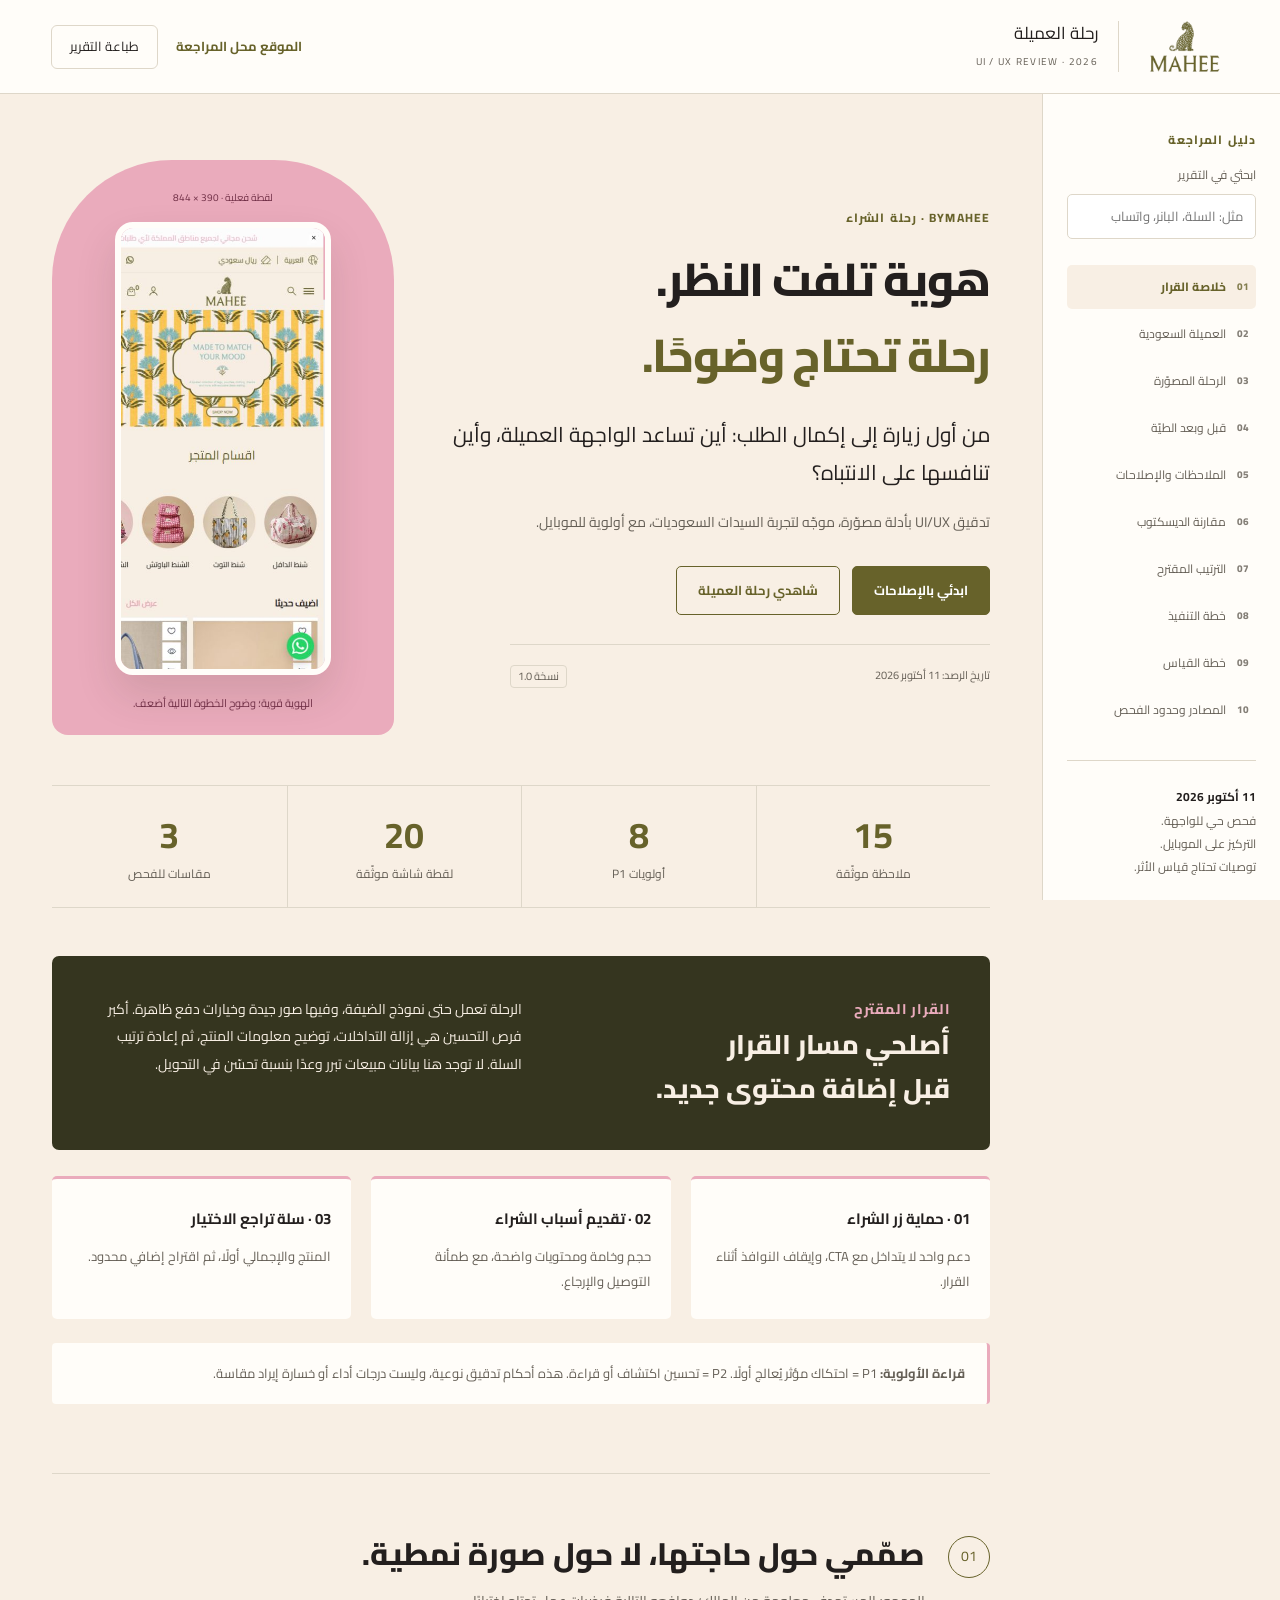
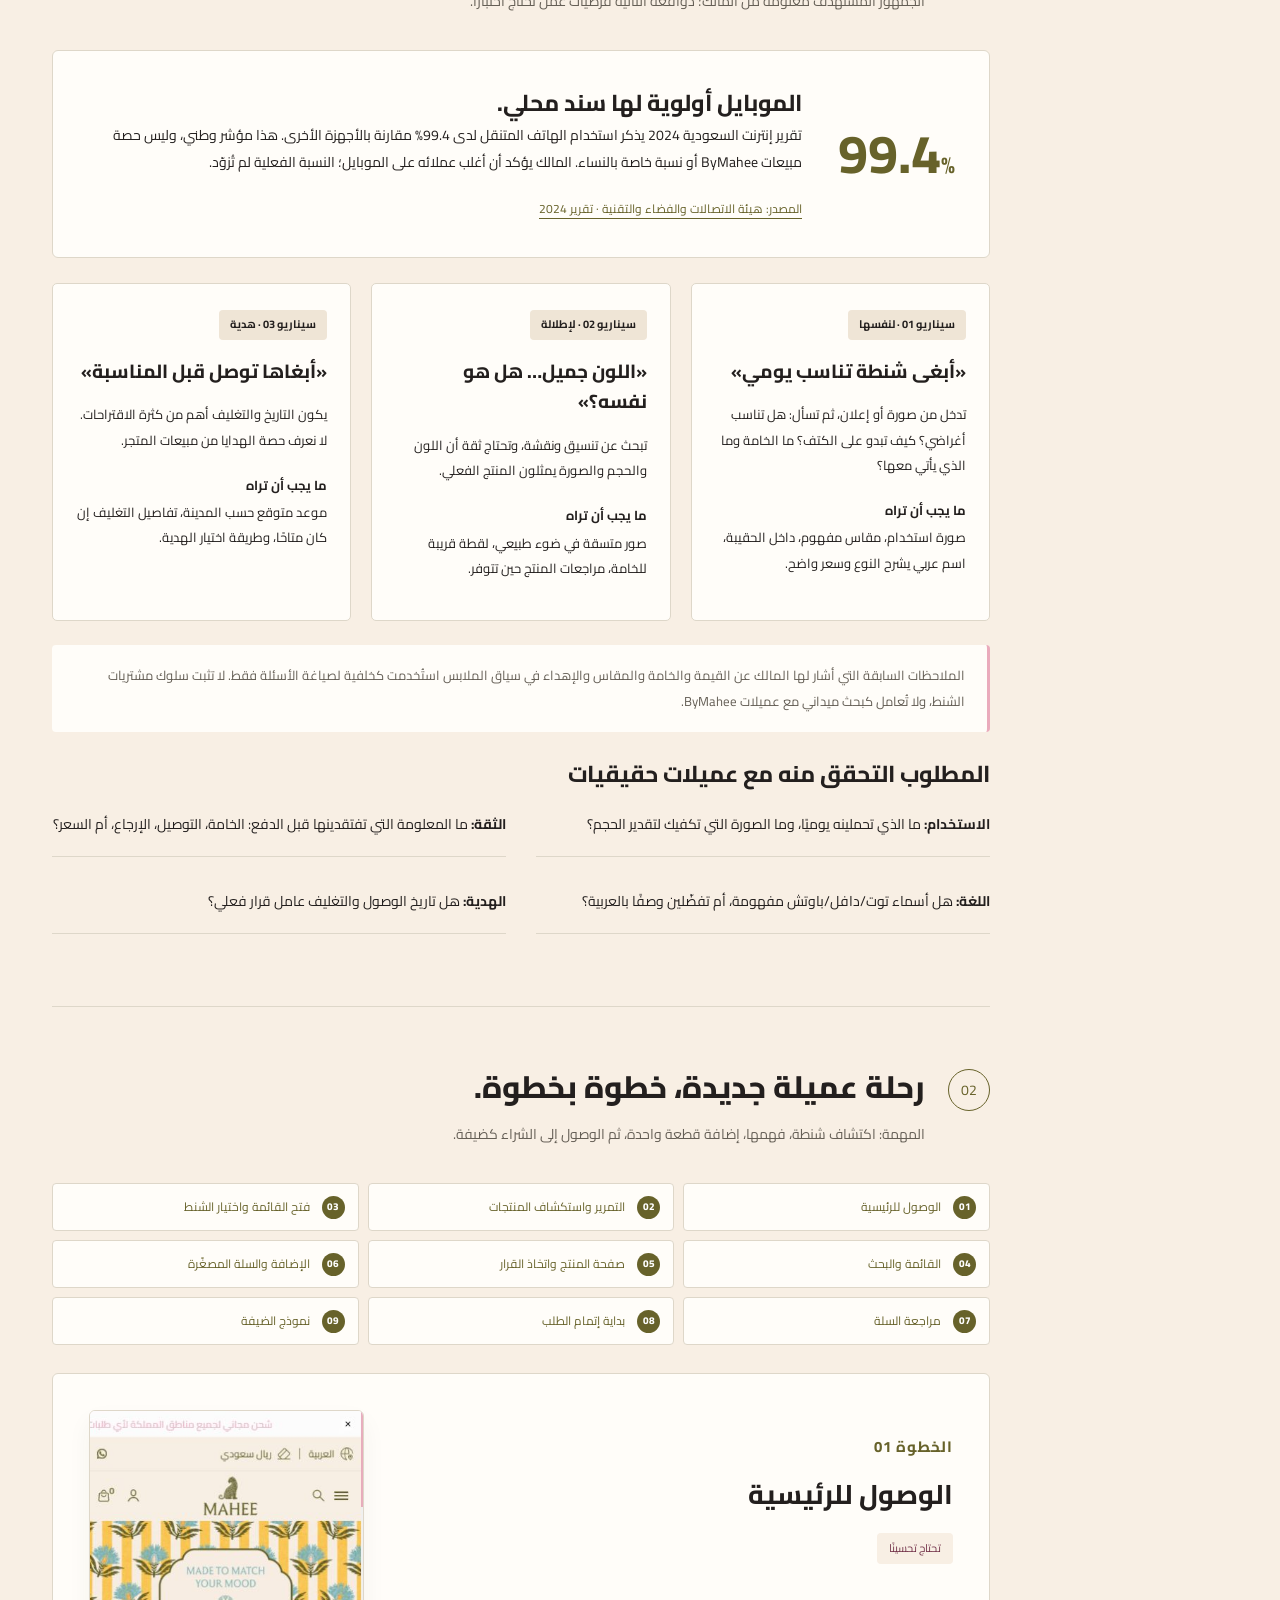
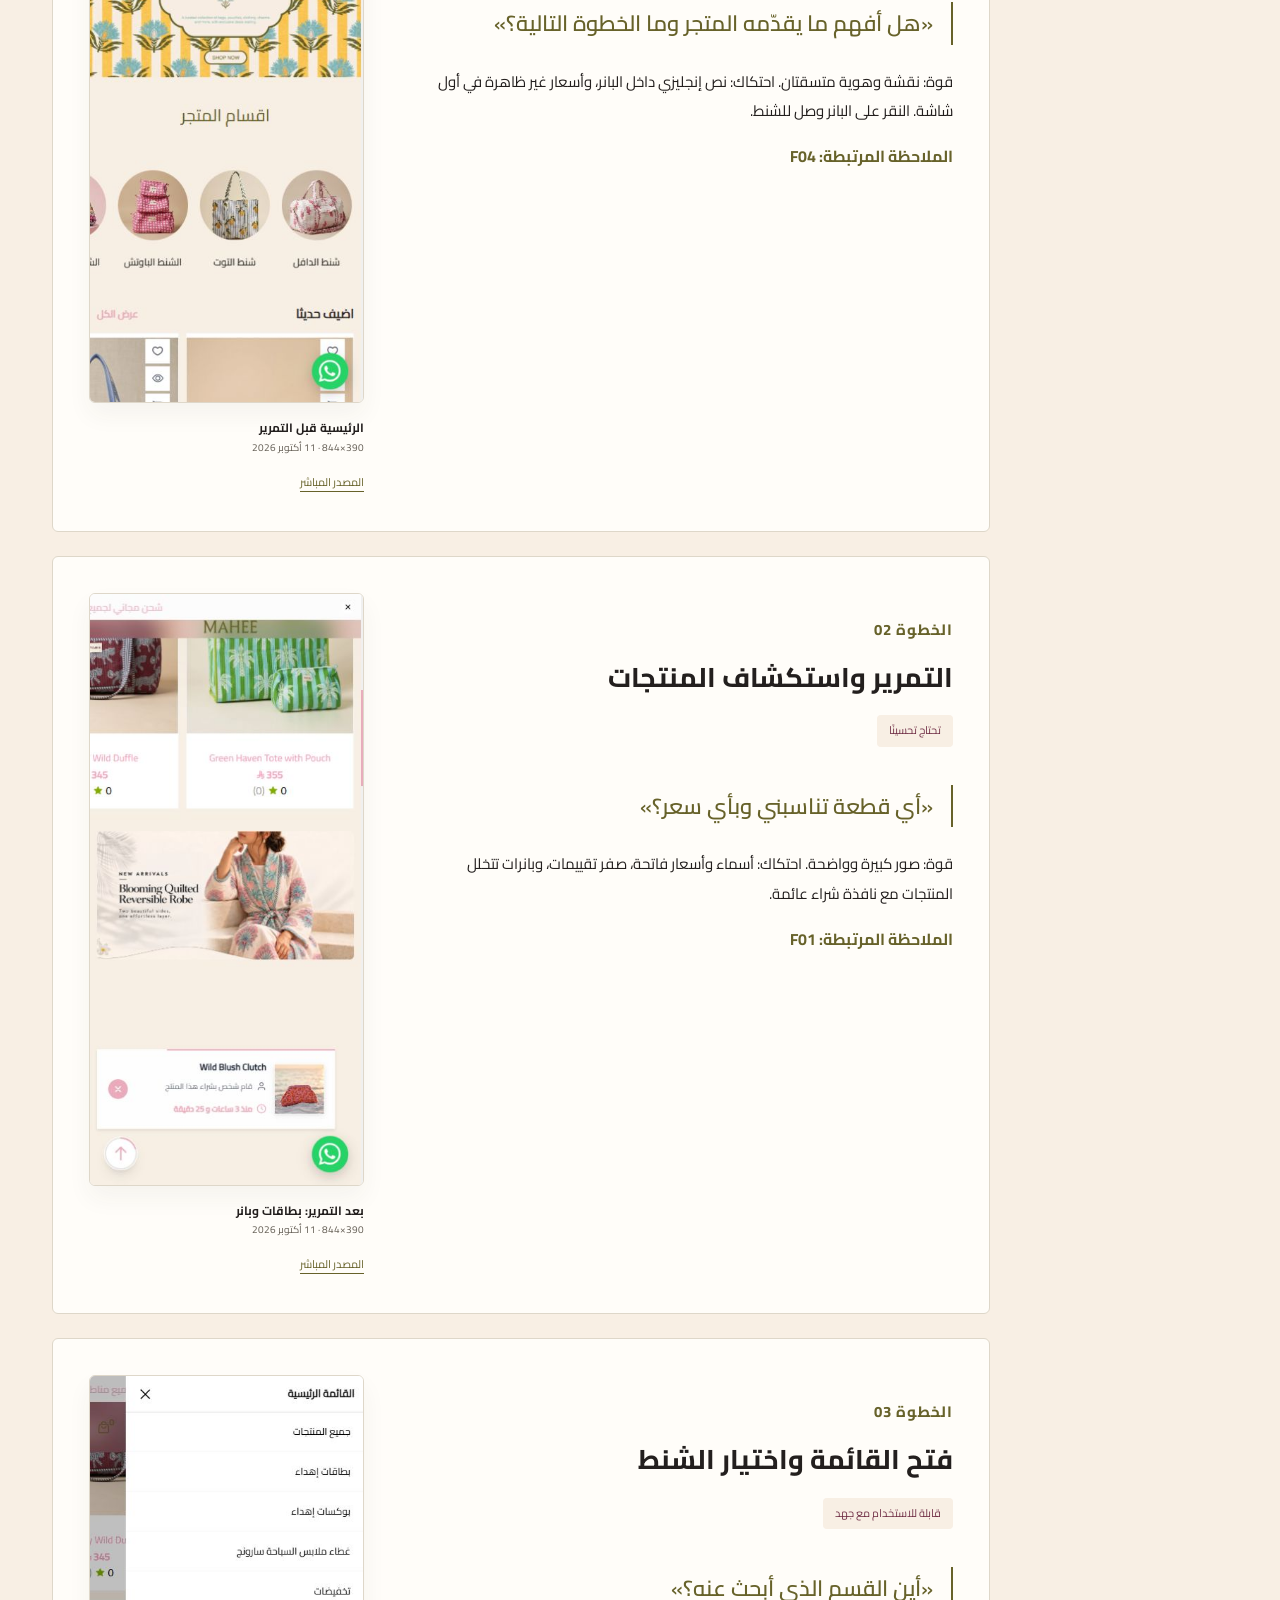
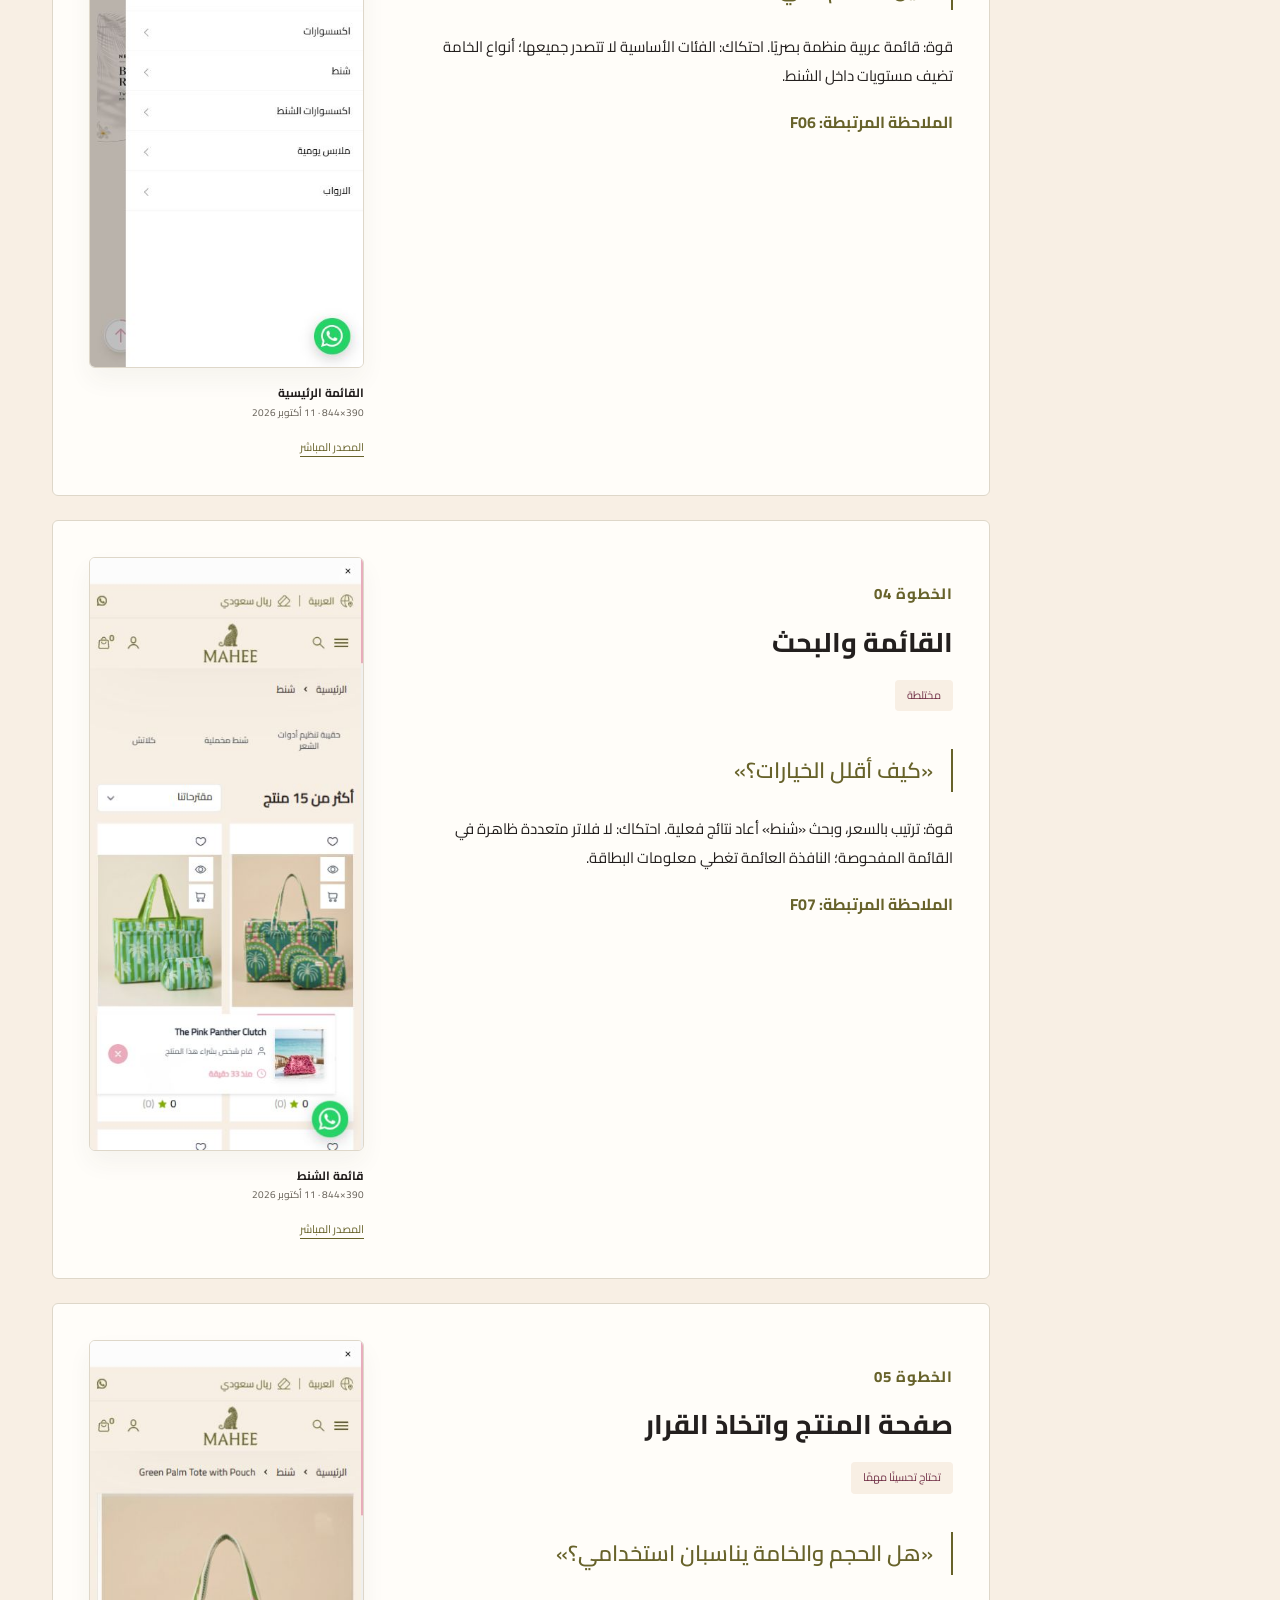
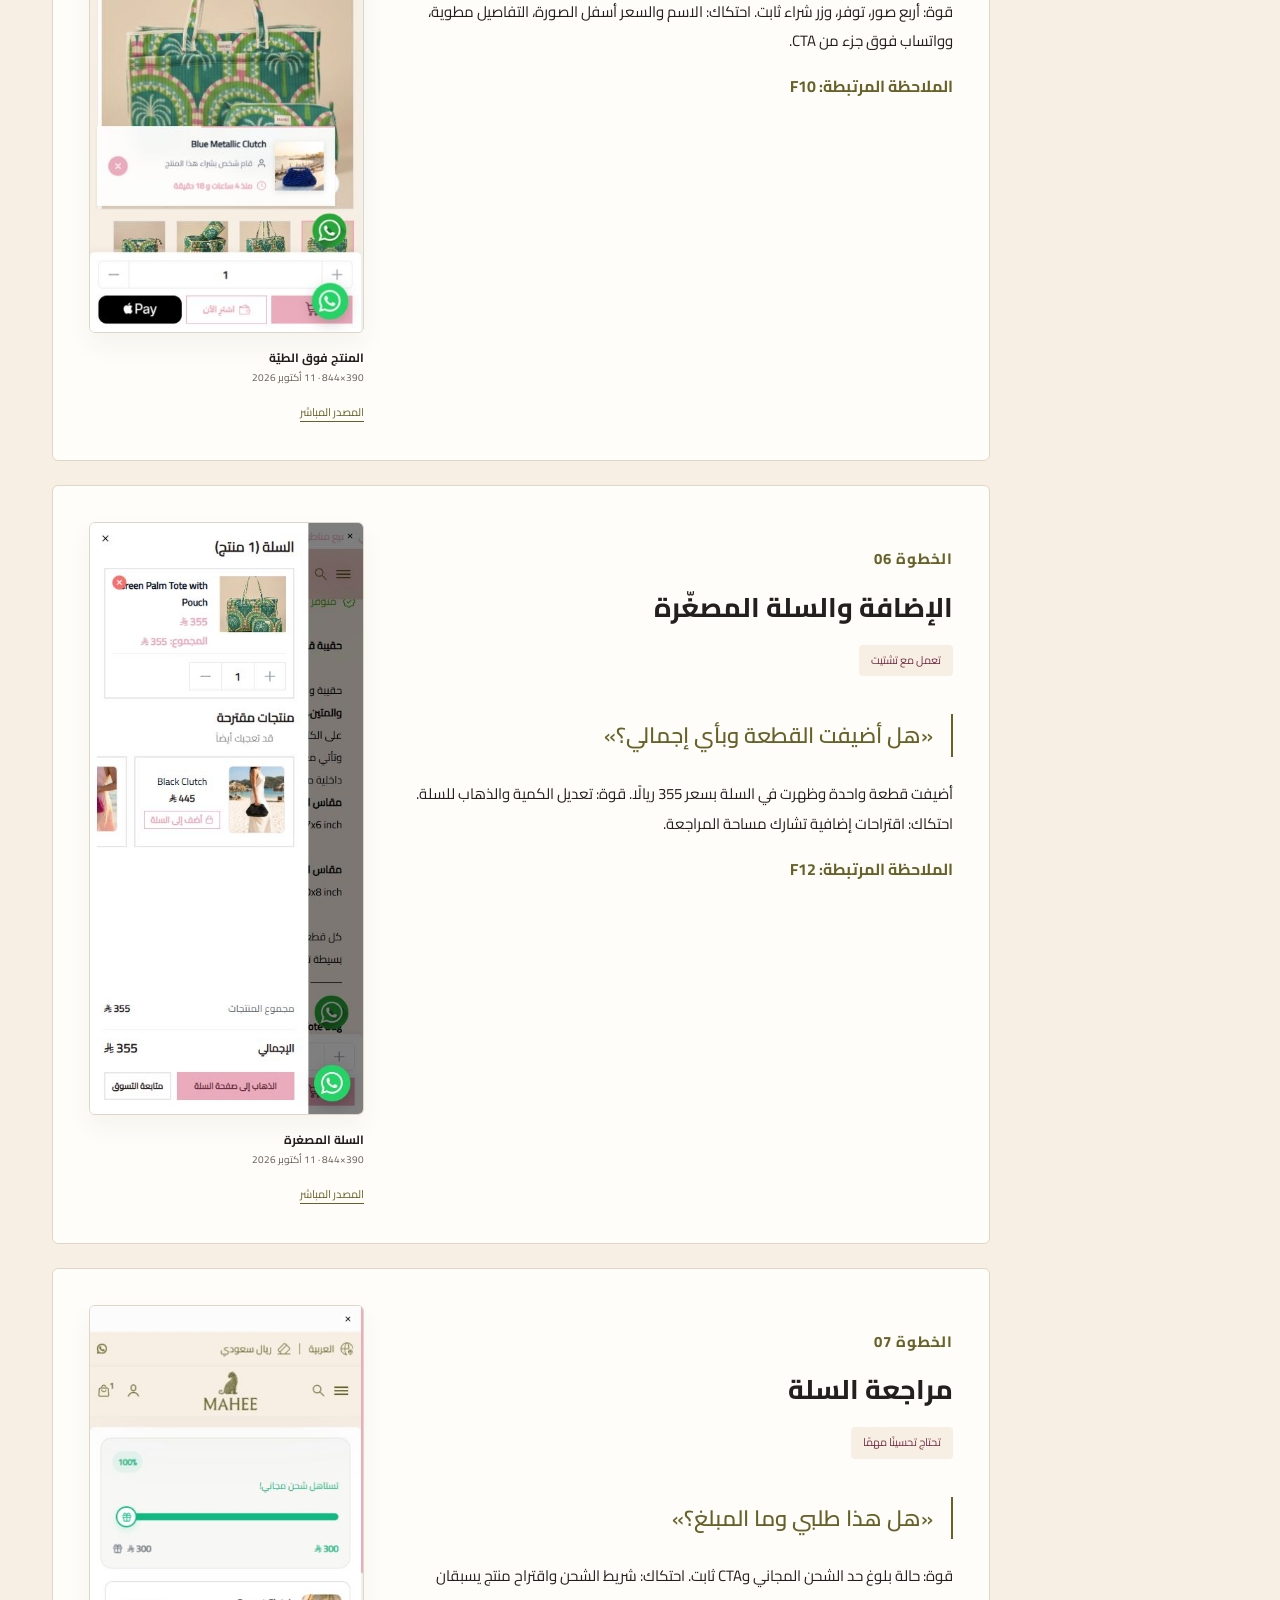
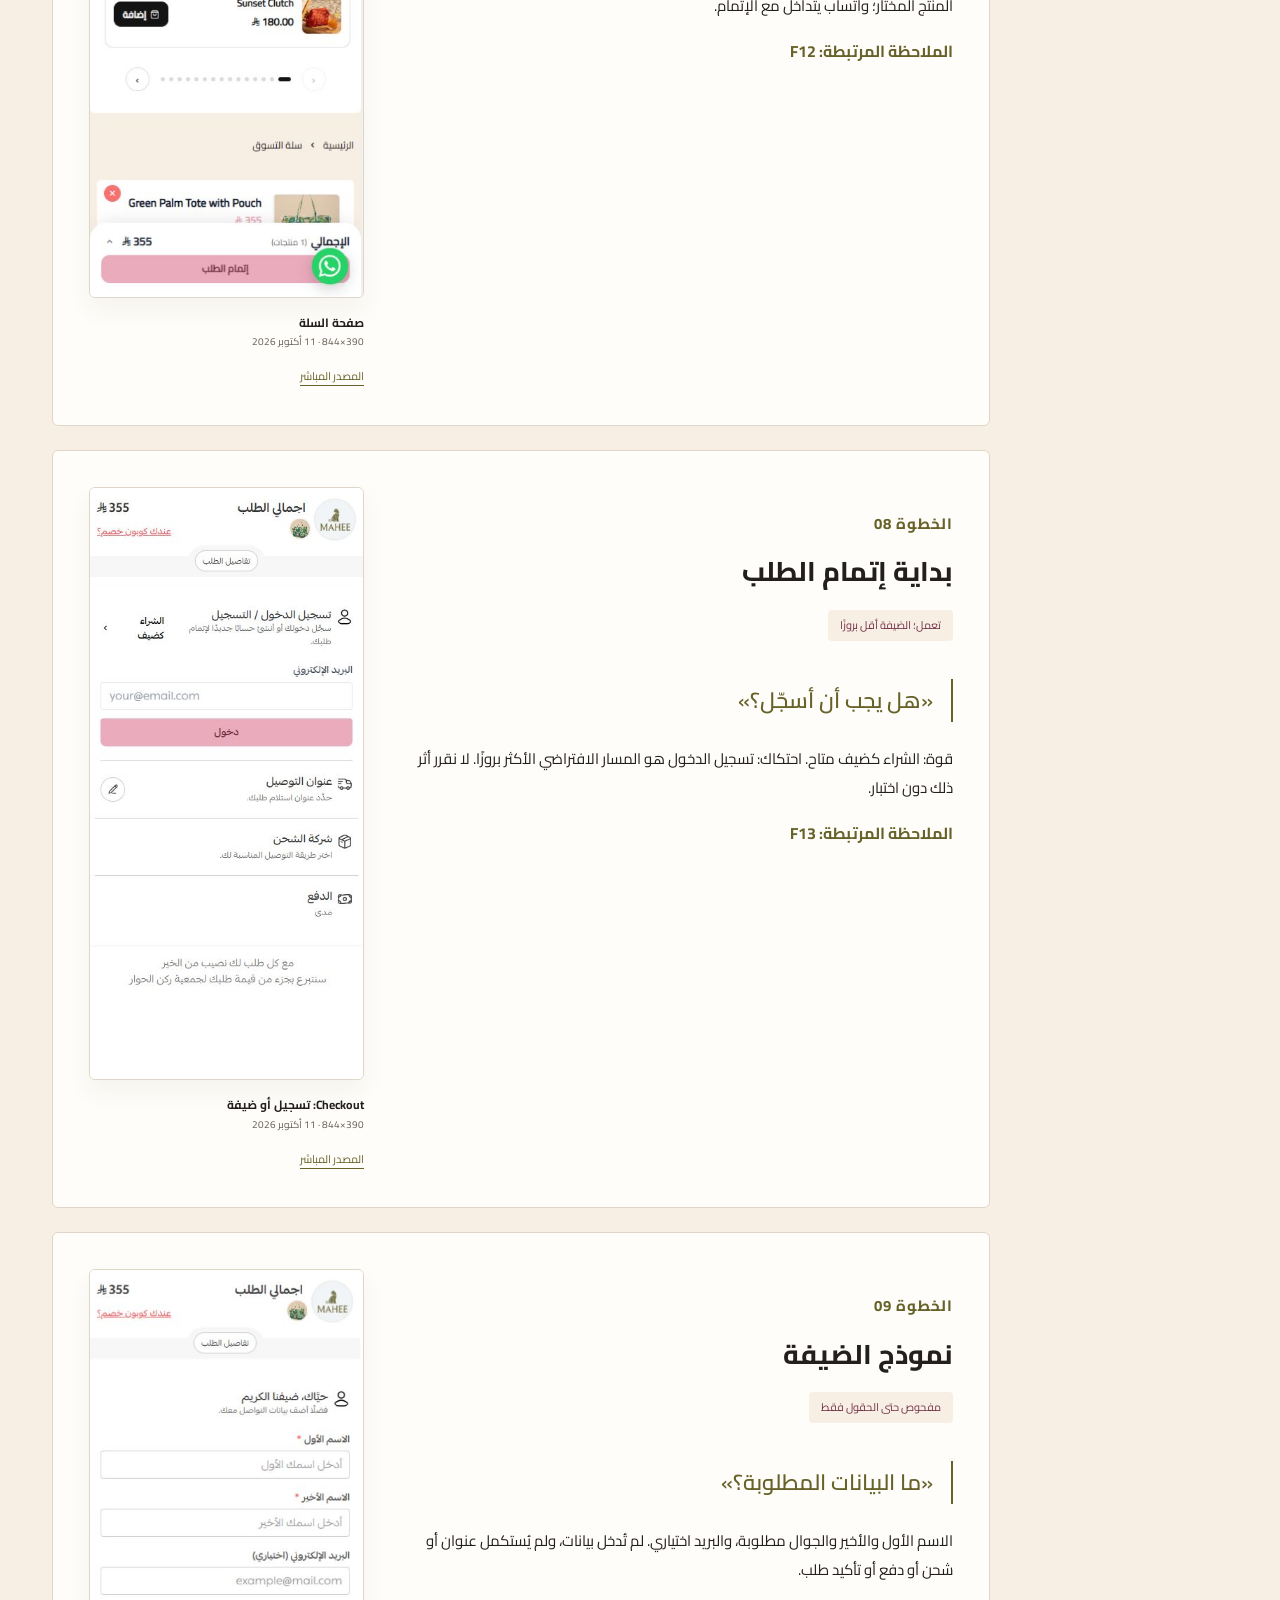
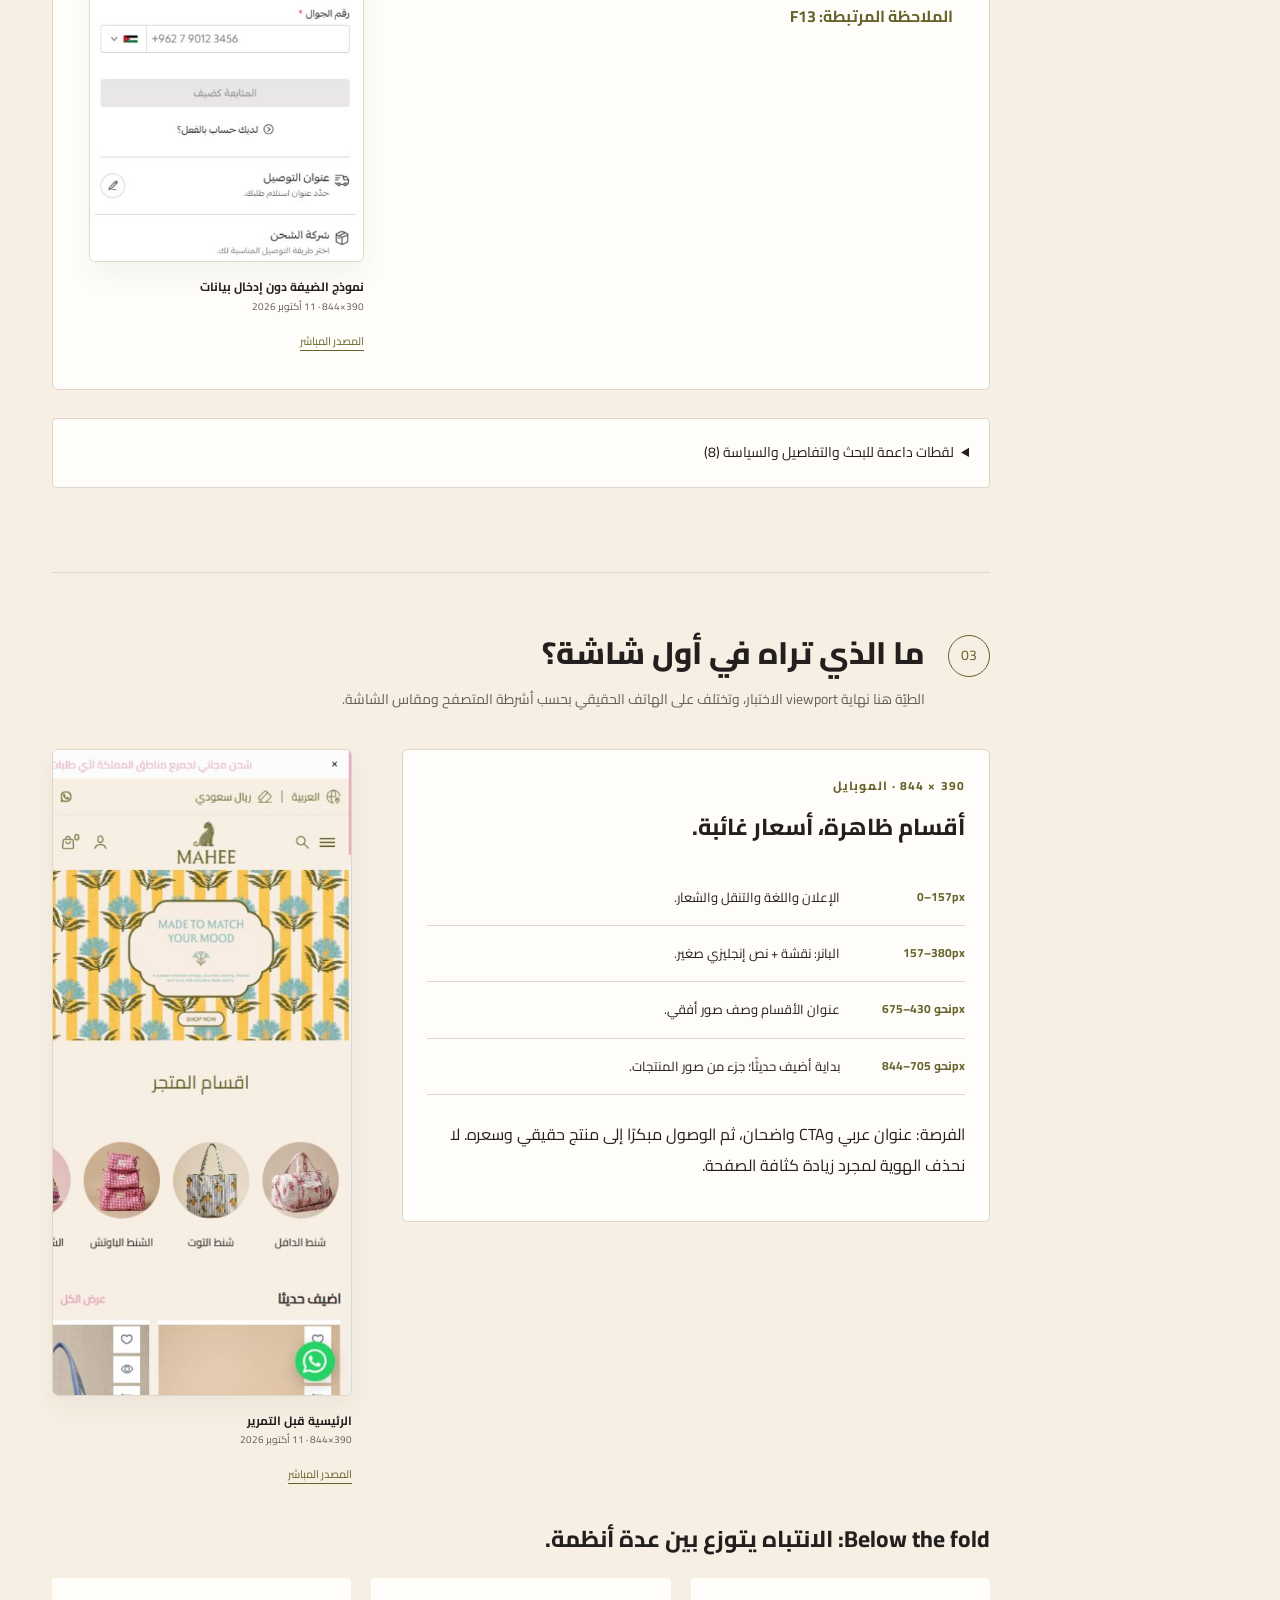
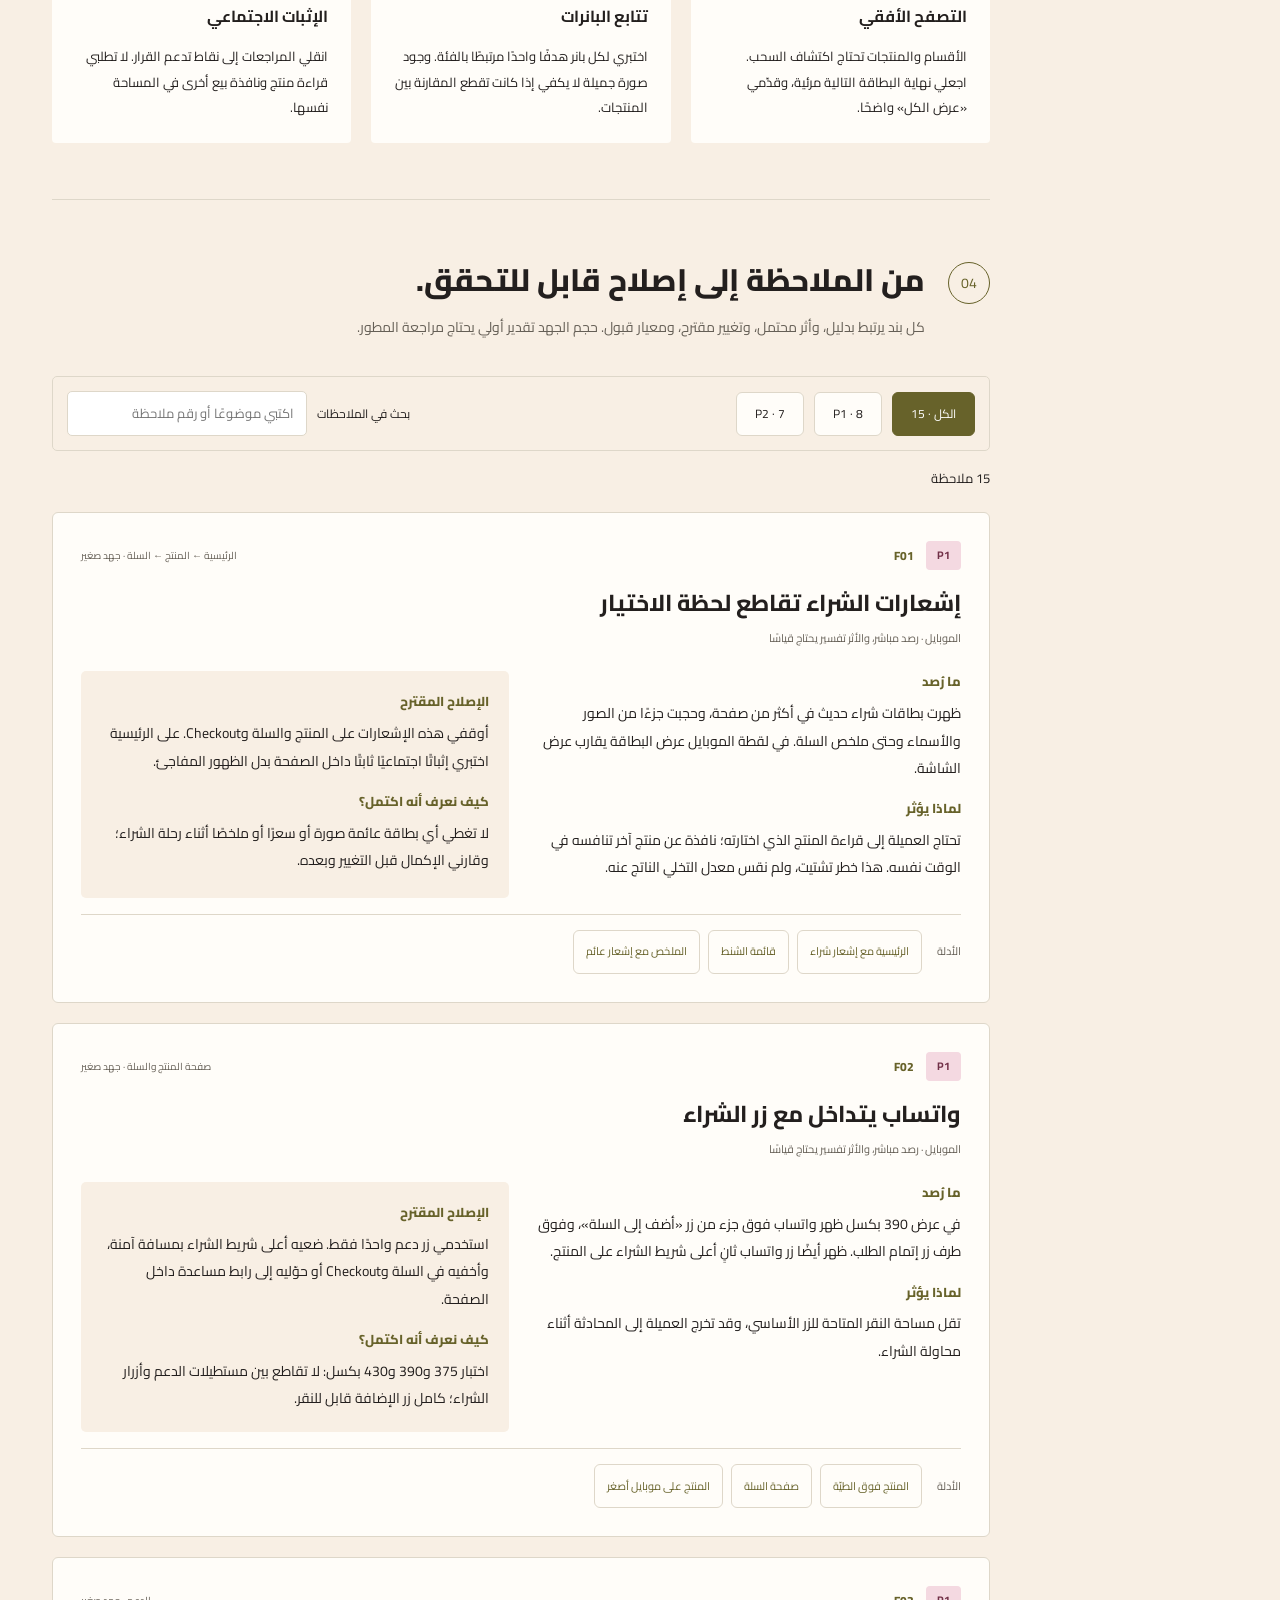
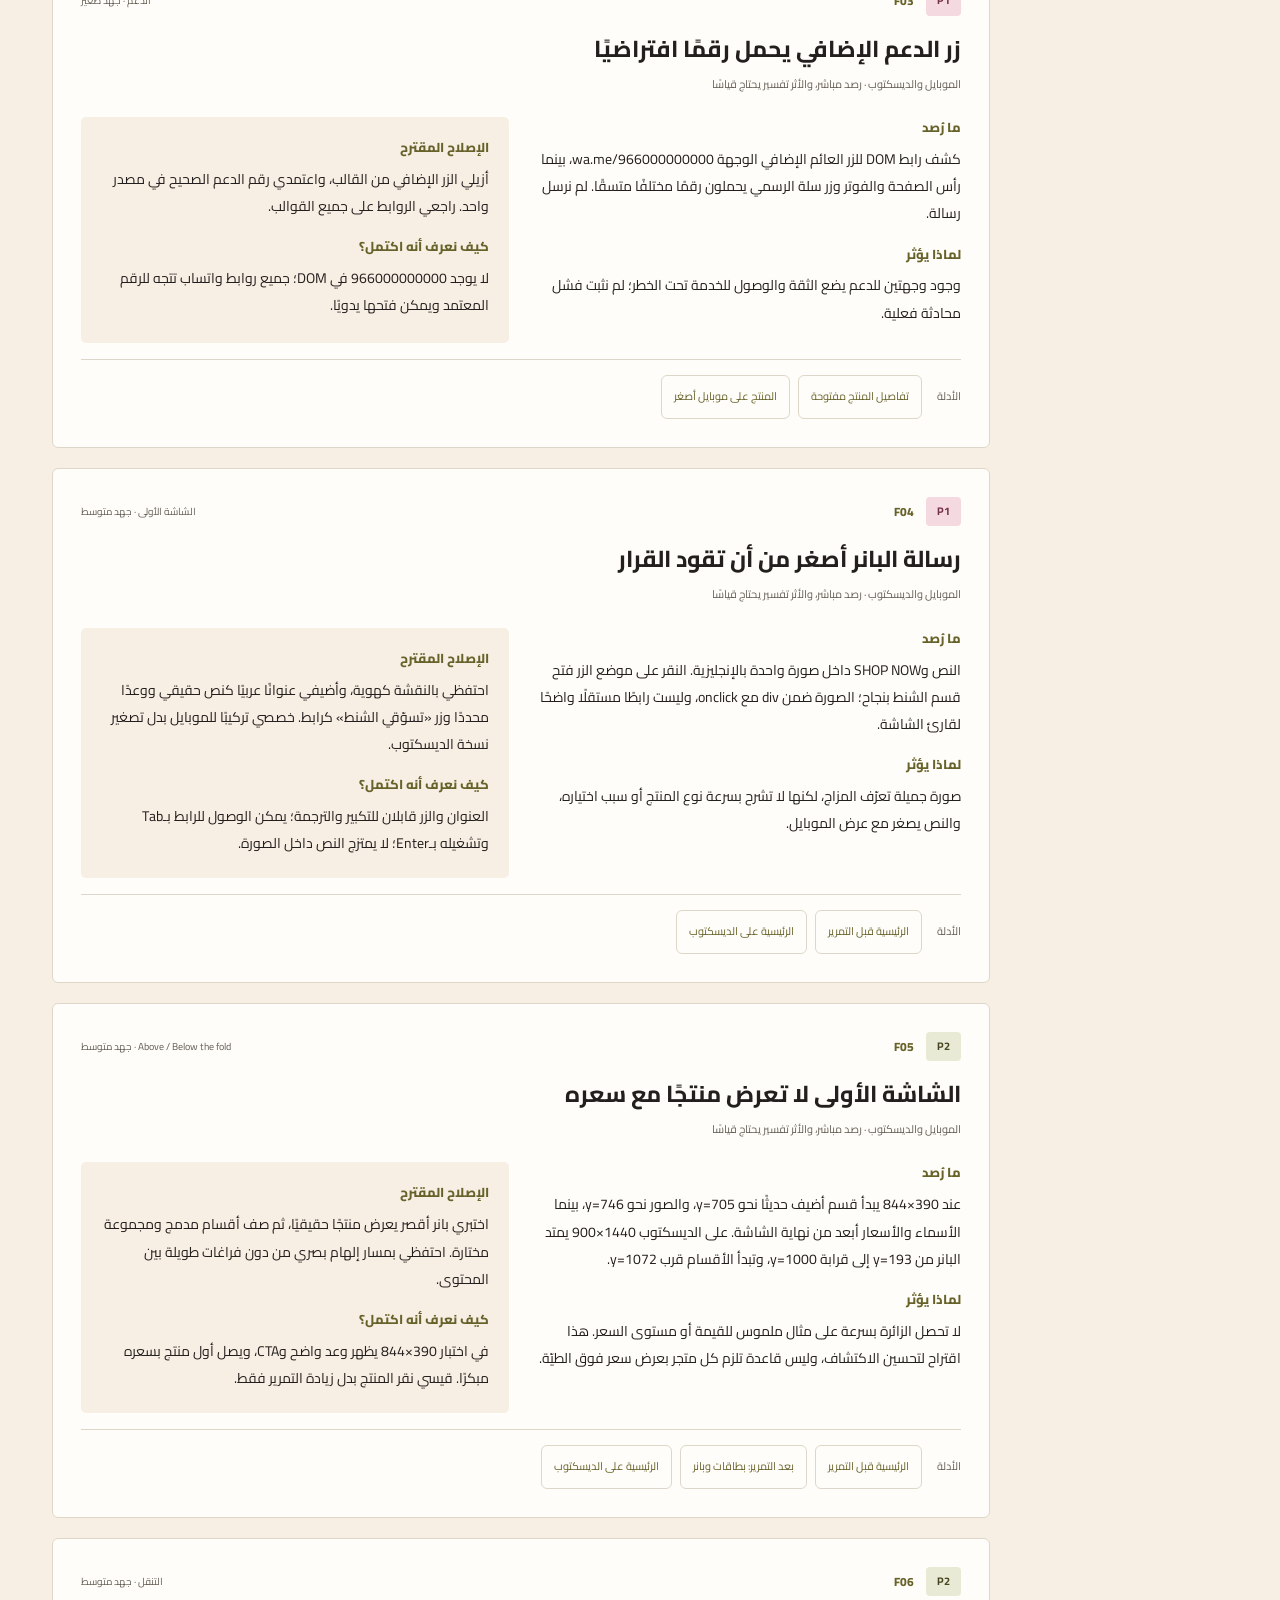
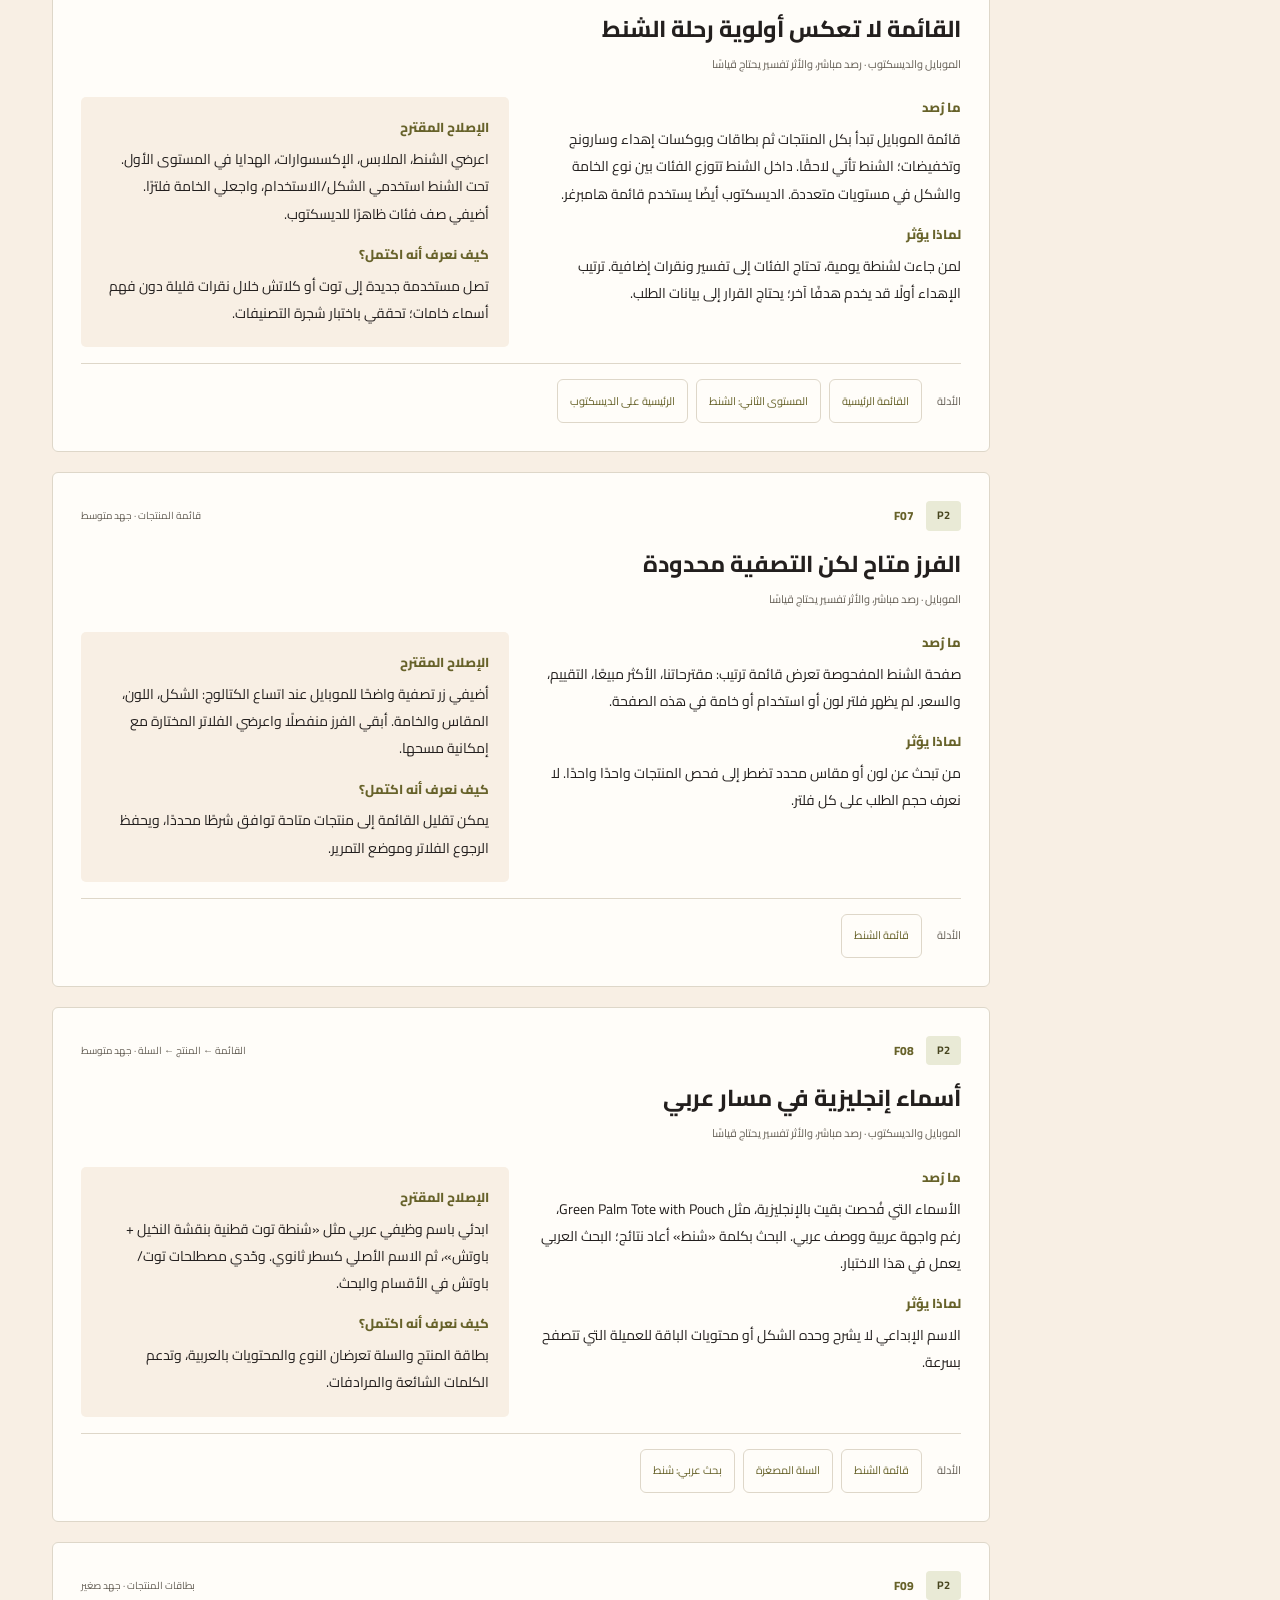
==== index.html @ 6c01fb43 "Refresh report script version for deployed navigation fix" ====
<!DOCTYPE html><html lang="ar" dir="rtl"><head><meta charset="utf-8"><meta name="viewport" content="width=device-width,initial-scale=1"><meta name="description" content="تقرير UI/UX مصوّر لرحلة شراء ByMahee مع تركيز على الموبايل والعميلة السعودية، وملاحظات قابلة للتنفيذ."><meta name="theme-color" content="#67622a"><title>ByMahee · رحلة العميلة | UI/UX Review</title><link rel="icon" href="assets/mahee-logo.webp" type="image/webp"><link rel="stylesheet" href="style.css"><script src="app.js?v=1.0.1" defer></script></head><body><a class="skip" href="#main">انتقلي إلى التقرير</a><header class="topbar"><a class="brand" href="#overview"><img src="assets/mahee-logo.webp" alt="MAHEE" width="100" height="56"><span>رحلة العميلة<br><small dir="ltr">UI / UX REVIEW · 2026</small></span></a><div class="top-actions"><a class="text-link" href="https://bymahee.com/ar" target="_blank" rel="noopener">الموقع محل المراجعة</a><button id="print">طباعة التقرير</button><button id="nav-toggle" aria-expanded="false" aria-controls="sidebar">فهرس التقرير</button></div></header><div class="layout"><aside id="sidebar"><p class="eyebrow">دليل المراجعة</p><label for="search">ابحثي في التقرير</label><input id="search" type="search" placeholder="مثل: السلة، البانر، واتساب"><div id="search-results" aria-live="polite"></div><nav aria-label="أقسام التقرير"><a href="#overview"><span>01</span>خلاصة القرار</a><a href="#audience"><span>02</span>العميلة السعودية</a><a href="#journey"><span>03</span>الرحلة المصوّرة</a><a href="#fold"><span>04</span>قبل وبعد الطيّة</a><a href="#findings"><span>05</span>الملاحظات والإصلاحات</a><a href="#desktop"><span>06</span>مقارنة الديسكتوب</a><a href="#direction"><span>07</span>الترتيب المقترح</a><a href="#roadmap"><span>08</span>خطة التنفيذ</a><a href="#testing"><span>09</span>خطة القياس</a><a href="#sources"><span>10</span>المصادر وحدود الفحص</a></nav><div class="side-note"><strong>11 أكتوبر 2026</strong><p>فحص حي للواجهة.<br>التركيز على الموبايل.<br>توصيات تحتاج قياس الأثر.</p></div><a class="repo-link" href="https://github.com/AhmadS-cell/bymahee-ux-journey" target="_blank" rel="noopener">المصدر على GitHub</a></aside><main id="main">
<section id="overview" data-title="خلاصة القرار"><div class="hero"><div class="hero-copy"><p class="eyebrow">BYMAHEE · رحلة الشراء</p><h1>هوية تلفت النظر.<br><em>رحلة تحتاج وضوحًا.</em></h1><p class="lead">من أول زيارة إلى إكمال الطلب: أين تساعد الواجهة العميلة، وأين تنافسها على الانتباه؟</p><p class="hero-note">تدقيق UI/UX بأدلة مصوّرة، موجّه لتجربة السيدات السعوديات، مع أولوية للموبايل.</p><div class="hero-actions"><a class="button primary" href="#findings">ابدئي بالإصلاحات</a><a class="button secondary" href="#journey">شاهدي رحلة العميلة</a></div><div class="edition">تاريخ الرصد: 11 أكتوبر 2026 <span>نسخة 1.0</span></div></div><div class="hero-visual"><span class="visual-label">لقطة فعلية · 390 × 844</span><div class="hero-phone"><img src="assets/17-hero-mobile-clean.jpg" alt="الشاشة الأولى الفعلية لموقع ByMahee على الموبايل" width="390" height="844"></div><p>الهوية قوية؛ وضوح الخطوة التالية أضعف.</p></div></div>
<div class="stats"><div><strong>15</strong><span>ملاحظة موثّقة</span></div><div><strong>8</strong><span>أولويات P1</span></div><div><strong>20</strong><span>لقطة شاشة موثّقة</span></div><div><strong>3</strong><span>مقاسات للفحص</span></div></div>
<div class="decision"><div><p class="eyebrow">القرار المقترح</p><h2>أصلحي مسار القرار<br>قبل إضافة محتوى جديد.</h2></div><p>الرحلة تعمل حتى نموذج الضيفة، وفيها صور جيدة وخيارات دفع ظاهرة. أكبر فرص التحسين هي إزالة التداخلات، توضيح معلومات المنتج، ثم إعادة ترتيب السلة. لا توجد هنا بيانات مبيعات تبرر وعدًا بنسبة تحسّن في التحويل.</p></div>
<div class="three-grid"><a class="summary-card" href="#F02"><b>01 · حماية زر الشراء</b><p>دعم واحد لا يتداخل مع CTA، وإيقاف النوافذ أثناء القرار.</p></a><a class="summary-card" href="#F10"><b>02 · تقديم أسباب الشراء</b><p>حجم وخامة ومحتويات واضحة، مع طمأنة التوصيل والإرجاع.</p></a><a class="summary-card" href="#F12"><b>03 · سلة تراجع الاختيار</b><p>المنتج والإجمالي أولًا، ثم اقتراح إضافي محدود.</p></a></div>
<div class="note"><b>قراءة الأولوية:</b> P1 = احتكاك مؤثر يُعالج أولًا. P2 = تحسين اكتشاف أو قراءة. هذه أحكام تدقيق نوعية، وليست درجات أداء أو خسارة إيراد مقاسة.</div></section><section id="audience" data-title="العميلة السعودية"><div class="section-head"><span class="section-no">01</span><div><h2>صمّمي حول حاجتها، لا حول صورة نمطية.</h2><p>الجمهور المستهدف معلومة من المالك؛ دوافعه التالية فرضيات عمل تحتاج اختبارًا.</p></div></div><div class="audience-intro"><div class="large-number">99.4<small>%</small></div><div><h3>الموبايل أولوية لها سند محلي.</h3><p>تقرير إنترنت السعودية 2024 يذكر استخدام الهاتف المتنقل لدى 99.4% مقارنة بالأجهزة الأخرى. هذا مؤشر وطني، وليس حصة مبيعات ByMahee أو نسبة خاصة بالنساء. المالك يؤكد أن أغلب عملائه على الموبايل؛ النسبة الفعلية لم تُزوّد.</p><a href="https://www.cst.gov.sa/media-center/news/CST-Issued-the-Saudi-Internet-Report-2024" target="_blank" rel="noopener">المصدر: هيئة الاتصالات والفضاء والتقنية · تقرير 2024</a></div></div>
<div class="three-grid persona-grid"><article><span class="tag">سيناريو 01 · لنفسها</span><h3>«أبغى شنطة تناسب يومي»</h3><p>تدخل من صورة أو إعلان، ثم تسأل: هل تناسب أغراضي؟ كيف تبدو على الكتف؟ ما الخامة وما الذي يأتي معها؟</p><b>ما يجب أن تراه</b><p>صورة استخدام، مقاس مفهوم، داخل الحقيبة، اسم عربي يشرح النوع وسعر واضح.</p></article><article><span class="tag">سيناريو 02 · لإطلالة</span><h3>«اللون جميل… هل هو نفسه؟»</h3><p>تبحث عن تنسيق ونقشة، وتحتاج ثقة أن اللون والحجم والصورة يمثلون المنتج الفعلي.</p><b>ما يجب أن تراه</b><p>صور متسقة في ضوء طبيعي، لقطة قريبة للخامة، مراجعات المنتج حين تتوفر.</p></article><article><span class="tag">سيناريو 03 · هدية</span><h3>«أبغاها توصل قبل المناسبة»</h3><p>يكون التاريخ والتغليف أهم من كثرة الاقتراحات. لا نعرف حصة الهدايا من مبيعات المتجر.</p><b>ما يجب أن تراه</b><p>موعد متوقع حسب المدينة، تفاصيل التغليف إن كان متاحًا، وطريقة اختيار الهدية.</p></article></div>
<div class="note">الملاحظات السابقة التي أشار لها المالك عن القيمة والخامة والمقاس والإهداء في سياق الملابس استُخدمت كخلفية لصياغة الأسئلة فقط. لا تثبت سلوك مشتريات الشنط، ولا تُعامل كبحث ميداني مع عميلات ByMahee.</div>
<h3>المطلوب التحقق منه مع عميلات حقيقيات</h3><div class="question-list"><p><b>الاستخدام:</b> ما الذي تحملينه يوميًا، وما الصورة التي تكفيك لتقدير الحجم؟</p><p><b>الثقة:</b> ما المعلومة التي تفتقدينها قبل الدفع: الخامة، التوصيل، الإرجاع، أم السعر؟</p><p><b>اللغة:</b> هل أسماء توت/دافل/باوتش مفهومة، أم تفضّلين وصفًا بالعربية؟</p><p><b>الهدية:</b> هل تاريخ الوصول والتغليف عامل قرار فعلي؟</p></div></section><section id="journey" data-title="الرحلة المصوّرة"><div class="section-head"><span class="section-no">02</span><div><h2>رحلة عميلة جديدة، خطوة بخطوة.</h2><p>المهمة: اكتشاف شنطة، فهمها، إضافة قطعة واحدة، ثم الوصول إلى الشراء كضيفة.</p></div></div><div class="journey-strip"><a href="#step-1"><span>01</span>الوصول للرئيسية</a><a href="#step-2"><span>02</span>التمرير واستكشاف المنتجات</a><a href="#step-3"><span>03</span>فتح القائمة واختيار الشنط</a><a href="#step-4"><span>04</span>القائمة والبحث</a><a href="#step-5"><span>05</span>صفحة المنتج واتخاذ القرار</a><a href="#step-6"><span>06</span>الإضافة والسلة المصغّرة</a><a href="#step-7"><span>07</span>مراجعة السلة</a><a href="#step-8"><span>08</span>بداية إتمام الطلب</a><a href="#step-9"><span>09</span>نموذج الضيفة</a></div><article class="journey-step" id="step-1"><div class="step-copy"><p class="eyebrow">الخطوة 01</p><h3>الوصول للرئيسية</h3><span class="health">تحتاج تحسينًا</span><blockquote>«هل أفهم ما يقدّمه المتجر وما الخطوة التالية؟»</blockquote><p>قوة: نقشة وهوية متسقتان. احتكاك: نص إنجليزي داخل البانر، وأسعار غير ظاهرة في أول شاشة. النقر على البانر وصل للشنط.</p><a class="text-link" href="#F04">الملاحظة المرتبطة: F04</a></div><figure class="evidence phone"><button class="zoom" data-image="assets/17-hero-mobile-clean.jpg" data-caption="الرئيسية قبل التمرير · 390×844 · 11 أكتوبر 2026" aria-label="تكبير لقطة الرئيسية قبل التمرير"><img src="assets/17-hero-mobile-clean.jpg" width="387" height="838" alt="الرئيسية قبل التمرير" loading="lazy"></button><figcaption><strong>الرئيسية قبل التمرير</strong><span>390×844 · 11 أكتوبر 2026</span><p></p><a href="https://bymahee.com/ar" target="_blank" rel="noopener">المصدر المباشر</a></figcaption></figure></article><article class="journey-step" id="step-2"><div class="step-copy"><p class="eyebrow">الخطوة 02</p><h3>التمرير واستكشاف المنتجات</h3><span class="health">تحتاج تحسينًا</span><blockquote>«أي قطعة تناسبني وبأي سعر؟»</blockquote><p>قوة: صور كبيرة وواضحة. احتكاك: أسماء وأسعار فاتحة، صفر تقييمات، وبانرات تتخلل المنتجات مع نافذة شراء عائمة.</p><a class="text-link" href="#F01">الملاحظة المرتبطة: F01</a></div><figure class="evidence phone"><button class="zoom" data-image="assets/02-home-below-fold.jpg" data-caption="بعد التمرير: بطاقات وبانر · 390×844 · 11 أكتوبر 2026" aria-label="تكبير لقطة بعد التمرير: بطاقات وبانر"><img src="assets/02-home-below-fold.jpg" width="387" height="838" alt="بعد التمرير: بطاقات وبانر" loading="lazy"></button><figcaption><strong>بعد التمرير: بطاقات وبانر</strong><span>390×844 · 11 أكتوبر 2026</span><p></p><a href="https://bymahee.com/ar" target="_blank" rel="noopener">المصدر المباشر</a></figcaption></figure></article><article class="journey-step" id="step-3"><div class="step-copy"><p class="eyebrow">الخطوة 03</p><h3>فتح القائمة واختيار الشنط</h3><span class="health">قابلة للاستخدام مع جهد</span><blockquote>«أين القسم الذي أبحث عنه؟»</blockquote><p>قوة: قائمة عربية منظمة بصريًا. احتكاك: الفئات الأساسية لا تتصدر جميعها؛ أنواع الخامة تضيف مستويات داخل الشنط.</p><a class="text-link" href="#F06">الملاحظة المرتبطة: F06</a></div><figure class="evidence phone"><button class="zoom" data-image="assets/03-menu-mobile.jpg" data-caption="القائمة الرئيسية · 390×844 · 11 أكتوبر 2026" aria-label="تكبير لقطة القائمة الرئيسية"><img src="assets/03-menu-mobile.jpg" width="390" height="844" alt="القائمة الرئيسية" loading="lazy"></button><figcaption><strong>القائمة الرئيسية</strong><span>390×844 · 11 أكتوبر 2026</span><p></p><a href="https://bymahee.com/ar" target="_blank" rel="noopener">المصدر المباشر</a></figcaption></figure></article><article class="journey-step" id="step-4"><div class="step-copy"><p class="eyebrow">الخطوة 04</p><h3>القائمة والبحث</h3><span class="health">مختلطة</span><blockquote>«كيف أقلل الخيارات؟»</blockquote><p>قوة: ترتيب بالسعر، وبحث «شنط» أعاد نتائج فعلية. احتكاك: لا فلاتر متعددة ظاهرة في القائمة المفحوصة؛ النافذة العائمة تغطي معلومات البطاقة.</p><a class="text-link" href="#F07">الملاحظة المرتبطة: F07</a></div><figure class="evidence phone"><button class="zoom" data-image="assets/05-category-mobile.jpg" data-caption="قائمة الشنط · 390×844 · 11 أكتوبر 2026" aria-label="تكبير لقطة قائمة الشنط"><img src="assets/05-category-mobile.jpg" width="387" height="838" alt="قائمة الشنط" loading="lazy"></button><figcaption><strong>قائمة الشنط</strong><span>390×844 · 11 أكتوبر 2026</span><p></p><a href="https://bymahee.com/ar/%D8%B4%D9%86%D8%B7/c541461361" target="_blank" rel="noopener">المصدر المباشر</a></figcaption></figure></article><article class="journey-step" id="step-5"><div class="step-copy"><p class="eyebrow">الخطوة 05</p><h3>صفحة المنتج واتخاذ القرار</h3><span class="health">تحتاج تحسينًا مهمًا</span><blockquote>«هل الحجم والخامة يناسبان استخدامي؟»</blockquote><p>قوة: أربع صور، توفر، وزر شراء ثابت. احتكاك: الاسم والسعر أسفل الصورة، التفاصيل مطوية، وواتساب فوق جزء من CTA.</p><a class="text-link" href="#F10">الملاحظة المرتبطة: F10</a></div><figure class="evidence phone"><button class="zoom" data-image="assets/06-product-mobile.jpg" data-caption="المنتج فوق الطيّة · 390×844 · 11 أكتوبر 2026" aria-label="تكبير لقطة المنتج فوق الطيّة"><img src="assets/06-product-mobile.jpg" width="387" height="838" alt="المنتج فوق الطيّة" loading="lazy"></button><figcaption><strong>المنتج فوق الطيّة</strong><span>390×844 · 11 أكتوبر 2026</span><p></p><a href="https://bymahee.com/ar/green-palm-tote-with-pouch/p1130514877" target="_blank" rel="noopener">المصدر المباشر</a></figcaption></figure></article><article class="journey-step" id="step-6"><div class="step-copy"><p class="eyebrow">الخطوة 06</p><h3>الإضافة والسلة المصغّرة</h3><span class="health">تعمل مع تشتيت</span><blockquote>«هل أضيفت القطعة وبأي إجمالي؟»</blockquote><p>أضيفت قطعة واحدة وظهرت في السلة بسعر 355 ريالًا. قوة: تعديل الكمية والذهاب للسلة. احتكاك: اقتراحات إضافية تشارك مساحة المراجعة.</p><a class="text-link" href="#F12">الملاحظة المرتبطة: F12</a></div><figure class="evidence phone"><button class="zoom" data-image="assets/10-cart-drawer.jpg" data-caption="السلة المصغرة · 390×844 · 11 أكتوبر 2026" aria-label="تكبير لقطة السلة المصغرة"><img src="assets/10-cart-drawer.jpg" width="390" height="844" alt="السلة المصغرة" loading="lazy"></button><figcaption><strong>السلة المصغرة</strong><span>390×844 · 11 أكتوبر 2026</span><p></p><a href="https://bymahee.com/ar/green-palm-tote-with-pouch/p1130514877" target="_blank" rel="noopener">المصدر المباشر</a></figcaption></figure></article><article class="journey-step" id="step-7"><div class="step-copy"><p class="eyebrow">الخطوة 07</p><h3>مراجعة السلة</h3><span class="health">تحتاج تحسينًا مهمًا</span><blockquote>«هل هذا طلبي وما المبلغ؟»</blockquote><p>قوة: حالة بلوغ حد الشحن المجاني وCTA ثابت. احتكاك: شريط الشحن واقتراح منتج يسبقان المنتج المختار؛ واتساب يتداخل مع الإتمام.</p><a class="text-link" href="#F12">الملاحظة المرتبطة: F12</a></div><figure class="evidence phone"><button class="zoom" data-image="assets/11-cart-mobile.jpg" data-caption="صفحة السلة · 390×844 · 11 أكتوبر 2026" aria-label="تكبير لقطة صفحة السلة"><img src="assets/11-cart-mobile.jpg" width="387" height="838" alt="صفحة السلة" loading="lazy"></button><figcaption><strong>صفحة السلة</strong><span>390×844 · 11 أكتوبر 2026</span><p></p><a href="https://bymahee.com/ar/cart" target="_blank" rel="noopener">المصدر المباشر</a></figcaption></figure></article><article class="journey-step" id="step-8"><div class="step-copy"><p class="eyebrow">الخطوة 08</p><h3>بداية إتمام الطلب</h3><span class="health">تعمل؛ الضيفة أقل بروزًا</span><blockquote>«هل يجب أن أسجّل؟»</blockquote><p>قوة: الشراء كضيف متاح. احتكاك: تسجيل الدخول هو المسار الافتراضي الأكثر بروزًا. لا نقرر أثر ذلك دون اختبار.</p><a class="text-link" href="#F13">الملاحظة المرتبطة: F13</a></div><figure class="evidence phone"><button class="zoom" data-image="assets/13-checkout-login.jpg" data-caption="Checkout: تسجيل أو ضيفة · 390×844 · 11 أكتوبر 2026" aria-label="تكبير لقطة Checkout: تسجيل أو ضيفة"><img src="assets/13-checkout-login.jpg" width="390" height="844" alt="Checkout: تسجيل أو ضيفة" loading="lazy"></button><figcaption><strong>Checkout: تسجيل أو ضيفة</strong><span>390×844 · 11 أكتوبر 2026</span><p></p><a href="https://bymahee.com/ar/cart" target="_blank" rel="noopener">المصدر المباشر</a></figcaption></figure></article><article class="journey-step" id="step-9"><div class="step-copy"><p class="eyebrow">الخطوة 09</p><h3>نموذج الضيفة</h3><span class="health">مفحوص حتى الحقول فقط</span><blockquote>«ما البيانات المطلوبة؟»</blockquote><p>الاسم الأول والأخير والجوال مطلوبة، والبريد اختياري. لم تُدخل بيانات، ولم يُستكمل عنوان أو شحن أو دفع أو تأكيد طلب.</p><a class="text-link" href="#F13">الملاحظة المرتبطة: F13</a></div><figure class="evidence phone"><button class="zoom" data-image="assets/14-guest-checkout.jpg" data-caption="نموذج الضيفة دون إدخال بيانات · 390×844 · 11 أكتوبر 2026" aria-label="تكبير لقطة نموذج الضيفة دون إدخال بيانات"><img src="assets/14-guest-checkout.jpg" width="386" height="835" alt="نموذج الضيفة دون إدخال بيانات" loading="lazy"></button><figcaption><strong>نموذج الضيفة دون إدخال بيانات</strong><span>390×844 · 11 أكتوبر 2026</span><p></p><a href="https://bymahee.com/ar/cart" target="_blank" rel="noopener">المصدر المباشر</a></figcaption></figure></article><details class="extra-shots"><summary>لقطات داعمة للبحث والتفاصيل والسياسة (8)</summary><div class="gallery"><figure class="evidence phone"><button class="zoom" data-image="assets/01-home-mobile.jpg" data-caption="الرئيسية مع إشعار شراء · 390×844 · 11 أكتوبر 2026" aria-label="تكبير لقطة الرئيسية مع إشعار شراء"><img src="assets/01-home-mobile.jpg" width="387" height="838" alt="الرئيسية مع إشعار شراء" loading="lazy"></button><figcaption><strong>الرئيسية مع إشعار شراء</strong><span>390×844 · 11 أكتوبر 2026</span><p></p><a href="https://bymahee.com/ar" target="_blank" rel="noopener">المصدر المباشر</a></figcaption></figure><figure class="evidence phone"><button class="zoom" data-image="assets/04-menu-bags.jpg" data-caption="المستوى الثاني: الشنط · 390×844 · 11 أكتوبر 2026" aria-label="تكبير لقطة المستوى الثاني: الشنط"><img src="assets/04-menu-bags.jpg" width="390" height="844" alt="المستوى الثاني: الشنط" loading="lazy"></button><figcaption><strong>المستوى الثاني: الشنط</strong><span>390×844 · 11 أكتوبر 2026</span><p></p><a href="https://bymahee.com/ar" target="_blank" rel="noopener">المصدر المباشر</a></figcaption></figure><figure class="evidence phone"><button class="zoom" data-image="assets/07-product-details.jpg" data-caption="تفاصيل المنتج مطوية · 390×844 · 11 أكتوبر 2026" aria-label="تكبير لقطة تفاصيل المنتج مطوية"><img src="assets/07-product-details.jpg" width="387" height="838" alt="تفاصيل المنتج مطوية" loading="lazy"></button><figcaption><strong>تفاصيل المنتج مطوية</strong><span>390×844 · 11 أكتوبر 2026</span><p></p><a href="https://bymahee.com/ar/green-palm-tote-with-pouch/p1130514877" target="_blank" rel="noopener">المصدر المباشر</a></figcaption></figure><figure class="evidence phone"><button class="zoom" data-image="assets/08-product-description.jpg" data-caption="تفاصيل المنتج مفتوحة · 390×844 · 11 أكتوبر 2026" aria-label="تكبير لقطة تفاصيل المنتج مفتوحة"><img src="assets/08-product-description.jpg" width="387" height="838" alt="تفاصيل المنتج مفتوحة" loading="lazy"></button><figcaption><strong>تفاصيل المنتج مفتوحة</strong><span>390×844 · 11 أكتوبر 2026</span><p></p><a href="https://bymahee.com/ar/green-palm-tote-with-pouch/p1130514877" target="_blank" rel="noopener">المصدر المباشر</a></figcaption></figure><figure class="evidence phone"><button class="zoom" data-image="assets/09-add-to-cart.jpg" data-caption="بعد إضافة قطعة واحدة · 390×844 · 11 أكتوبر 2026" aria-label="تكبير لقطة بعد إضافة قطعة واحدة"><img src="assets/09-add-to-cart.jpg" width="387" height="838" alt="بعد إضافة قطعة واحدة" loading="lazy"></button><figcaption><strong>بعد إضافة قطعة واحدة</strong><span>390×844 · 11 أكتوبر 2026</span><p></p><a href="https://bymahee.com/ar/green-palm-tote-with-pouch/p1130514877" target="_blank" rel="noopener">المصدر المباشر</a></figcaption></figure><figure class="evidence phone"><button class="zoom" data-image="assets/12-cart-summary.jpg" data-caption="الملخص مع إشعار عائم · 390×844 · 11 أكتوبر 2026" aria-label="تكبير لقطة الملخص مع إشعار عائم"><img src="assets/12-cart-summary.jpg" width="387" height="838" alt="الملخص مع إشعار عائم" loading="lazy"></button><figcaption><strong>الملخص مع إشعار عائم</strong><span>390×844 · 11 أكتوبر 2026</span><p></p><a href="https://bymahee.com/ar/cart" target="_blank" rel="noopener">المصدر المباشر</a></figcaption></figure><figure class="evidence wide"><button class="zoom" data-image="assets/15-return-policy.jpg" data-caption="سياسة الإرجاع · 1274×717 · 11 أكتوبر 2026" aria-label="تكبير لقطة سياسة الإرجاع"><img src="assets/15-return-policy.jpg" width="1274" height="717" alt="سياسة الإرجاع" loading="lazy"></button><figcaption><strong>سياسة الإرجاع</strong><span>1274×717 · 11 أكتوبر 2026</span><p></p><a href="https://bymahee.com/ar/%D8%B3%D9%8A%D8%A7%D8%B3%D8%A9-%D8%A7%D9%84%D8%A7%D8%B3%D8%AA%D8%A8%D8%AF%D8%A7%D9%84-%D9%88%D8%A7%D9%84%D8%A7%D8%B3%D8%AA%D8%B1%D8%AC%D8%A7%D8%B9/page-1145003807" target="_blank" rel="noopener">المصدر المباشر</a></figcaption></figure><figure class="evidence phone"><button class="zoom" data-image="assets/16-search-arabic.jpg" data-caption="بحث عربي: شنط · 390×844 · 11 أكتوبر 2026" aria-label="تكبير لقطة بحث عربي: شنط"><img src="assets/16-search-arabic.jpg" width="387" height="838" alt="بحث عربي: شنط" loading="lazy"></button><figcaption><strong>بحث عربي: شنط</strong><span>390×844 · 11 أكتوبر 2026</span><p></p><a href="https://bymahee.com/ar" target="_blank" rel="noopener">المصدر المباشر</a></figcaption></figure></div></details></section><section id="fold" data-title="قبل وبعد الطيّة"><div class="section-head"><span class="section-no">03</span><div><h2>ما الذي تراه في أول شاشة؟</h2><p>الطيّة هنا نهاية viewport الاختبار، وتختلف على الهاتف الحقيقي بحسب أشرطة المتصفح ومقاس الشاشة.</p></div></div><div class="fold-grid"><div><p class="eyebrow">390 × 844 · الموبايل</p><h3>أقسام ظاهرة، أسعار غائبة.</h3><ol class="measured"><li><b>0–157px</b><span>الإعلان واللغة والتنقل والشعار.</span></li><li><b>157–380px</b><span>البانر: نقشة + نص إنجليزي صغير.</span></li><li><b>نحو 430–675px</b><span>عنوان الأقسام وصف صور أفقي.</span></li><li><b>نحو 705–844px</b><span>بداية أضيف حديثًا؛ جزء من صور المنتجات.</span></li></ol><p>الفرصة: عنوان عربي وCTA واضحان، ثم الوصول مبكرًا إلى منتج حقيقي وسعره. لا نحذف الهوية لمجرد زيادة كثافة الصفحة.</p></div><figure class="evidence phone"><button class="zoom" data-image="assets/17-hero-mobile-clean.jpg" data-caption="الرئيسية قبل التمرير · 390×844 · 11 أكتوبر 2026" aria-label="تكبير لقطة الرئيسية قبل التمرير"><img src="assets/17-hero-mobile-clean.jpg" width="387" height="838" alt="الرئيسية قبل التمرير" loading="lazy"></button><figcaption><strong>الرئيسية قبل التمرير</strong><span>390×844 · 11 أكتوبر 2026</span><p></p><a href="https://bymahee.com/ar" target="_blank" rel="noopener">المصدر المباشر</a></figcaption></figure></div><div class="below-fold"><h3>Below the fold: الانتباه يتوزع بين عدة أنظمة.</h3><div class="three-grid"><article><b>التصفح الأفقي</b><p>الأقسام والمنتجات تحتاج اكتشاف السحب. اجعلي نهاية البطاقة التالية مرئية، وقدّمي «عرض الكل» واضحًا.</p></article><article><b>تتابع البانرات</b><p>اختبري لكل بانر هدفًا واحدًا مرتبطًا بالفئة. وجود صورة جميلة لا يكفي إذا كانت تقطع المقارنة بين المنتجات.</p></article><article><b>الإثبات الاجتماعي</b><p>انقلي المراجعات إلى نقاط تدعم القرار. لا تطلبي قراءة منتج ونافذة بيع أخرى في المساحة نفسها.</p></article></div></div></section><section id="findings" data-title="الملاحظات والإصلاحات"><div class="section-head"><span class="section-no">04</span><div><h2>من الملاحظة إلى إصلاح قابل للتحقق.</h2><p>كل بند يرتبط بدليل، وأثر محتمل، وتغيير مقترح، ومعيار قبول. حجم الجهد تقدير أولي يحتاج مراجعة المطور.</p></div></div><div class="filter-bar" role="group" aria-label="فلترة الملاحظات"><button data-filter="all" aria-pressed="true">الكل · 15</button><button data-filter="P1" aria-pressed="false">P1 · 8</button><button data-filter="P2" aria-pressed="false">P2 · 7</button><label for="finding-search">بحث في الملاحظات</label><input id="finding-search" type="search" placeholder="اكتبي موضوعًا أو رقم ملاحظة"></div><p id="finding-count" class="small" aria-live="polite">15 ملاحظة</p><div id="finding-list"><article class="finding" id="F01" data-priority="P1"><div class="finding-top"><span class="tag priority-P1">P1</span><a class="finding-id" href="#F01">F01</a><span>الرئيسية ← المنتج ← السلة · جهد صغير</span></div><h3>إشعارات الشراء تقاطع لحظة الاختيار</h3><p class="device-label">الموبايل · رصد مباشر، والأثر تفسير يحتاج قياسًا</p><div class="finding-grid"><div><h4>ما رُصد</h4><p>ظهرت بطاقات شراء حديث في أكثر من صفحة، وحجبت جزءًا من الصور والأسماء وحتى ملخص السلة. في لقطة الموبايل عرض البطاقة يقارب عرض الشاشة.</p><h4>لماذا يؤثر</h4><p>تحتاج العميلة إلى قراءة المنتج الذي اختارته؛ نافذة عن منتج آخر تنافسه في الوقت نفسه. هذا خطر تشتيت، ولم نقس معدل التخلي الناتج عنه.</p></div><div class="recommendation"><h4>الإصلاح المقترح</h4><p>أوقفي هذه الإشعارات على المنتج والسلة وCheckout. على الرئيسية اختبري إثباتًا اجتماعيًا ثابتًا داخل الصفحة بدل الظهور المفاجئ.</p><h4>كيف نعرف أنه اكتمل؟</h4><p>لا تغطي أي بطاقة عائمة صورة أو سعرًا أو ملخصًا أثناء رحلة الشراء؛ وقارني الإكمال قبل التغيير وبعده.</p></div></div><div class="evidence-links"><span>الأدلة</span><button class="evidence-link" data-image="assets/01-home-mobile.jpg" data-caption="الرئيسية مع إشعار شراء" aria-label="فتح دليل F01: الرئيسية مع إشعار شراء">الرئيسية مع إشعار شراء</button><button class="evidence-link" data-image="assets/05-category-mobile.jpg" data-caption="قائمة الشنط" aria-label="فتح دليل F01: قائمة الشنط">قائمة الشنط</button><button class="evidence-link" data-image="assets/12-cart-summary.jpg" data-caption="الملخص مع إشعار عائم" aria-label="فتح دليل F01: الملخص مع إشعار عائم">الملخص مع إشعار عائم</button></div></article><article class="finding" id="F02" data-priority="P1"><div class="finding-top"><span class="tag priority-P1">P1</span><a class="finding-id" href="#F02">F02</a><span>صفحة المنتج والسلة · جهد صغير</span></div><h3>واتساب يتداخل مع زر الشراء</h3><p class="device-label">الموبايل · رصد مباشر، والأثر تفسير يحتاج قياسًا</p><div class="finding-grid"><div><h4>ما رُصد</h4><p>في عرض 390 بكسل ظهر واتساب فوق جزء من زر «أضف إلى السلة»، وفوق طرف زر إتمام الطلب. ظهر أيضًا زر واتساب ثانٍ أعلى شريط الشراء على المنتج.</p><h4>لماذا يؤثر</h4><p>تقل مساحة النقر المتاحة للزر الأساسي، وقد تخرج العميلة إلى المحادثة أثناء محاولة الشراء.</p></div><div class="recommendation"><h4>الإصلاح المقترح</h4><p>استخدمي زر دعم واحدًا فقط. ضعيه أعلى شريط الشراء بمسافة آمنة، وأخفيه في السلة وCheckout أو حوّليه إلى رابط مساعدة داخل الصفحة.</p><h4>كيف نعرف أنه اكتمل؟</h4><p>اختبار 375 و390 و430 بكسل: لا تقاطع بين مستطيلات الدعم وأزرار الشراء؛ كامل زر الإضافة قابل للنقر.</p></div></div><div class="evidence-links"><span>الأدلة</span><button class="evidence-link" data-image="assets/06-product-mobile.jpg" data-caption="المنتج فوق الطيّة" aria-label="فتح دليل F02: المنتج فوق الطيّة">المنتج فوق الطيّة</button><button class="evidence-link" data-image="assets/11-cart-mobile.jpg" data-caption="صفحة السلة" aria-label="فتح دليل F02: صفحة السلة">صفحة السلة</button><button class="evidence-link" data-image="assets/20-product-375.jpg" data-caption="المنتج على موبايل أصغر" aria-label="فتح دليل F02: المنتج على موبايل أصغر">المنتج على موبايل أصغر</button></div></article><article class="finding" id="F03" data-priority="P1"><div class="finding-top"><span class="tag priority-P1">P1</span><a class="finding-id" href="#F03">F03</a><span>الدعم · جهد صغير</span></div><h3>زر الدعم الإضافي يحمل رقمًا افتراضيًا</h3><p class="device-label">الموبايل والديسكتوب · رصد مباشر، والأثر تفسير يحتاج قياسًا</p><div class="finding-grid"><div><h4>ما رُصد</h4><p>كشف رابط DOM للزر العائم الإضافي الوجهة wa.me/966000000000، بينما رأس الصفحة والفوتر وزر سلة الرسمي يحملون رقمًا مختلفًا متسقًا. لم نرسل رسالة.</p><h4>لماذا يؤثر</h4><p>وجود وجهتين للدعم يضع الثقة والوصول للخدمة تحت الخطر؛ لم نثبت فشل محادثة فعلية.</p></div><div class="recommendation"><h4>الإصلاح المقترح</h4><p>أزيلي الزر الإضافي من القالب، واعتمدي رقم الدعم الصحيح في مصدر واحد. راجعي الروابط على جميع القوالب.</p><h4>كيف نعرف أنه اكتمل؟</h4><p>لا يوجد 966000000000 في DOM؛ جميع روابط واتساب تتجه للرقم المعتمد ويمكن فتحها يدويًا.</p></div></div><div class="evidence-links"><span>الأدلة</span><button class="evidence-link" data-image="assets/08-product-description.jpg" data-caption="تفاصيل المنتج مفتوحة" aria-label="فتح دليل F03: تفاصيل المنتج مفتوحة">تفاصيل المنتج مفتوحة</button><button class="evidence-link" data-image="assets/20-product-375.jpg" data-caption="المنتج على موبايل أصغر" aria-label="فتح دليل F03: المنتج على موبايل أصغر">المنتج على موبايل أصغر</button></div></article><article class="finding" id="F04" data-priority="P1"><div class="finding-top"><span class="tag priority-P1">P1</span><a class="finding-id" href="#F04">F04</a><span>الشاشة الأولى · جهد متوسط</span></div><h3>رسالة البانر أصغر من أن تقود القرار</h3><p class="device-label">الموبايل والديسكتوب · رصد مباشر، والأثر تفسير يحتاج قياسًا</p><div class="finding-grid"><div><h4>ما رُصد</h4><p>النص وSHOP NOW داخل صورة واحدة بالإنجليزية. النقر على موضع الزر فتح قسم الشنط بنجاح؛ الصورة ضمن div مع onclick، وليست رابطًا مستقلًا واضحًا لقارئ الشاشة.</p><h4>لماذا يؤثر</h4><p>صورة جميلة تعرّف المزاج، لكنها لا تشرح بسرعة نوع المنتج أو سبب اختياره، والنص يصغر مع عرض الموبايل.</p></div><div class="recommendation"><h4>الإصلاح المقترح</h4><p>احتفظي بالنقشة كهوية، وأضيفي عنوانًا عربيًا كنص حقيقي ووعدًا محددًا وزر «تسوّقي الشنط» كرابط. خصصي تركيبًا للموبايل بدل تصغير نسخة الديسكتوب.</p><h4>كيف نعرف أنه اكتمل؟</h4><p>العنوان والزر قابلان للتكبير والترجمة؛ يمكن الوصول للرابط بـTab وتشغيله بـEnter؛ لا يمتزج النص داخل الصورة.</p></div></div><div class="evidence-links"><span>الأدلة</span><button class="evidence-link" data-image="assets/17-hero-mobile-clean.jpg" data-caption="الرئيسية قبل التمرير" aria-label="فتح دليل F04: الرئيسية قبل التمرير">الرئيسية قبل التمرير</button><button class="evidence-link" data-image="assets/18-home-desktop.jpg" data-caption="الرئيسية على الديسكتوب" aria-label="فتح دليل F04: الرئيسية على الديسكتوب">الرئيسية على الديسكتوب</button></div></article><article class="finding" id="F05" data-priority="P2"><div class="finding-top"><span class="tag priority-P2">P2</span><a class="finding-id" href="#F05">F05</a><span>Above / Below the fold · جهد متوسط</span></div><h3>الشاشة الأولى لا تعرض منتجًا مع سعره</h3><p class="device-label">الموبايل والديسكتوب · رصد مباشر، والأثر تفسير يحتاج قياسًا</p><div class="finding-grid"><div><h4>ما رُصد</h4><p>عند 390×844 يبدأ قسم أضيف حديثًا نحو y=705، والصور نحو y=746، بينما الأسماء والأسعار أبعد من نهاية الشاشة. على الديسكتوب 1440×900 يمتد البانر من y=193 إلى قرابة y=1000، وتبدأ الأقسام قرب y=1072.</p><h4>لماذا يؤثر</h4><p>لا تحصل الزائرة بسرعة على مثال ملموس للقيمة أو مستوى السعر. هذا اقتراح لتحسين الاكتشاف، وليس قاعدة تلزم كل متجر بعرض سعر فوق الطيّة.</p></div><div class="recommendation"><h4>الإصلاح المقترح</h4><p>اختبري بانر أقصر يعرض منتجًا حقيقيًا، ثم صف أقسام مدمج ومجموعة مختارة. احتفظي بمسار إلهام بصري من دون فراغات طويلة بين المحتوى.</p><h4>كيف نعرف أنه اكتمل؟</h4><p>في اختبار 390×844 يظهر وعد واضح وCTA، ويصل أول منتج بسعره مبكرًا. قيسي نقر المنتج بدل زيادة التمرير فقط.</p></div></div><div class="evidence-links"><span>الأدلة</span><button class="evidence-link" data-image="assets/17-hero-mobile-clean.jpg" data-caption="الرئيسية قبل التمرير" aria-label="فتح دليل F05: الرئيسية قبل التمرير">الرئيسية قبل التمرير</button><button class="evidence-link" data-image="assets/02-home-below-fold.jpg" data-caption="بعد التمرير: بطاقات وبانر" aria-label="فتح دليل F05: بعد التمرير: بطاقات وبانر">بعد التمرير: بطاقات وبانر</button><button class="evidence-link" data-image="assets/18-home-desktop.jpg" data-caption="الرئيسية على الديسكتوب" aria-label="فتح دليل F05: الرئيسية على الديسكتوب">الرئيسية على الديسكتوب</button></div></article><article class="finding" id="F06" data-priority="P2"><div class="finding-top"><span class="tag priority-P2">P2</span><a class="finding-id" href="#F06">F06</a><span>التنقل · جهد متوسط</span></div><h3>القائمة لا تعكس أولوية رحلة الشنط</h3><p class="device-label">الموبايل والديسكتوب · رصد مباشر، والأثر تفسير يحتاج قياسًا</p><div class="finding-grid"><div><h4>ما رُصد</h4><p>قائمة الموبايل تبدأ بكل المنتجات ثم بطاقات وبوكسات إهداء وسارونج وتخفيضات؛ الشنط تأتي لاحقًا. داخل الشنط تتوزع الفئات بين نوع الخامة والشكل في مستويات متعددة. الديسكتوب أيضًا يستخدم قائمة هامبرغر.</p><h4>لماذا يؤثر</h4><p>لمن جاءت لشنطة يومية، تحتاج الفئات إلى تفسير ونقرات إضافية. ترتيب الإهداء أولًا قد يخدم هدفًا آخر؛ يحتاج القرار إلى بيانات الطلب.</p></div><div class="recommendation"><h4>الإصلاح المقترح</h4><p>اعرضي الشنط، الملابس، الإكسسوارات، الهدايا في المستوى الأول. تحت الشنط استخدمي الشكل/الاستخدام، واجعلي الخامة فلترًا. أضيفي صف فئات ظاهرًا للديسكتوب.</p><h4>كيف نعرف أنه اكتمل؟</h4><p>تصل مستخدمة جديدة إلى توت أو كلاتش خلال نقرات قليلة دون فهم أسماء خامات؛ تحققي باختبار شجرة التصنيفات.</p></div></div><div class="evidence-links"><span>الأدلة</span><button class="evidence-link" data-image="assets/03-menu-mobile.jpg" data-caption="القائمة الرئيسية" aria-label="فتح دليل F06: القائمة الرئيسية">القائمة الرئيسية</button><button class="evidence-link" data-image="assets/04-menu-bags.jpg" data-caption="المستوى الثاني: الشنط" aria-label="فتح دليل F06: المستوى الثاني: الشنط">المستوى الثاني: الشنط</button><button class="evidence-link" data-image="assets/18-home-desktop.jpg" data-caption="الرئيسية على الديسكتوب" aria-label="فتح دليل F06: الرئيسية على الديسكتوب">الرئيسية على الديسكتوب</button></div></article><article class="finding" id="F07" data-priority="P2"><div class="finding-top"><span class="tag priority-P2">P2</span><a class="finding-id" href="#F07">F07</a><span>قائمة المنتجات · جهد متوسط</span></div><h3>الفرز متاح لكن التصفية محدودة</h3><p class="device-label">الموبايل · رصد مباشر، والأثر تفسير يحتاج قياسًا</p><div class="finding-grid"><div><h4>ما رُصد</h4><p>صفحة الشنط المفحوصة تعرض قائمة ترتيب: مقترحاتنا، الأكثر مبيعًا، التقييم، والسعر. لم يظهر فلتر لون أو استخدام أو خامة في هذه الصفحة.</p><h4>لماذا يؤثر</h4><p>من تبحث عن لون أو مقاس محدد تضطر إلى فحص المنتجات واحدًا واحدًا. لا نعرف حجم الطلب على كل فلتر.</p></div><div class="recommendation"><h4>الإصلاح المقترح</h4><p>أضيفي زر تصفية واضحًا للموبايل عند اتساع الكتالوج: الشكل، اللون، المقاس والخامة. أبقي الفرز منفصلًا واعرضي الفلاتر المختارة مع إمكانية مسحها.</p><h4>كيف نعرف أنه اكتمل؟</h4><p>يمكن تقليل القائمة إلى منتجات متاحة توافق شرطًا محددًا، ويحفظ الرجوع الفلاتر وموضع التمرير.</p></div></div><div class="evidence-links"><span>الأدلة</span><button class="evidence-link" data-image="assets/05-category-mobile.jpg" data-caption="قائمة الشنط" aria-label="فتح دليل F07: قائمة الشنط">قائمة الشنط</button></div></article><article class="finding" id="F08" data-priority="P2"><div class="finding-top"><span class="tag priority-P2">P2</span><a class="finding-id" href="#F08">F08</a><span>القائمة ← المنتج ← السلة · جهد متوسط</span></div><h3>أسماء إنجليزية في مسار عربي</h3><p class="device-label">الموبايل والديسكتوب · رصد مباشر، والأثر تفسير يحتاج قياسًا</p><div class="finding-grid"><div><h4>ما رُصد</h4><p>الأسماء التي فُحصت بقيت بالإنجليزية، مثل Green Palm Tote with Pouch، رغم واجهة عربية ووصف عربي. البحث بكلمة «شنط» أعاد نتائج؛ البحث العربي يعمل في هذا الاختبار.</p><h4>لماذا يؤثر</h4><p>الاسم الإبداعي لا يشرح وحده الشكل أو محتويات الباقة للعميلة التي تتصفح بسرعة.</p></div><div class="recommendation"><h4>الإصلاح المقترح</h4><p>ابدئي باسم وظيفي عربي مثل «شنطة توت قطنية بنقشة النخيل + باوتش»، ثم الاسم الأصلي كسطر ثانوي. وحّدي مصطلحات توت/باوتش في الأقسام والبحث.</p><h4>كيف نعرف أنه اكتمل؟</h4><p>بطاقة المنتج والسلة تعرضان النوع والمحتويات بالعربية، وتدعم الكلمات الشائعة والمرادفات.</p></div></div><div class="evidence-links"><span>الأدلة</span><button class="evidence-link" data-image="assets/05-category-mobile.jpg" data-caption="قائمة الشنط" aria-label="فتح دليل F08: قائمة الشنط">قائمة الشنط</button><button class="evidence-link" data-image="assets/10-cart-drawer.jpg" data-caption="السلة المصغرة" aria-label="فتح دليل F08: السلة المصغرة">السلة المصغرة</button><button class="evidence-link" data-image="assets/16-search-arabic.jpg" data-caption="بحث عربي: شنط" aria-label="فتح دليل F08: بحث عربي: شنط">بحث عربي: شنط</button></div></article><article class="finding" id="F09" data-priority="P2"><div class="finding-top"><span class="tag priority-P2">P2</span><a class="finding-id" href="#F09">F09</a><span>بطاقات المنتجات · جهد صغير</span></div><h3>صفر نجوم يوحي بجودة منخفضة</h3><p class="device-label">الموبايل · رصد مباشر، والأثر تفسير يحتاج قياسًا</p><div class="finding-grid"><div><h4>ما رُصد</h4><p>ظهرت علامة نجمة مع 0 و(0) تحت المنتجات المفحوصة. توجد شهادات عامة في الرئيسية، لكن عدد تقييمات المنتج الظاهر صفر.</p><h4>لماذا يؤثر</h4><p>قد تُقرأ على أنها تقييم صفر من خمس بدل عدم وجود تقييمات. لا يمكن إثبات هذا الفهم دون اختبار مستخدمات.</p></div><div class="recommendation"><h4>الإصلاح المقترح</h4><p>أخفي النجوم عندما يكون عدد التقييمات صفرًا، أو اكتبي «منتج جديد». لاحقًا اجمعي مراجعات موثقة مرتبطة بالمنتج والصور والمقاس.</p><h4>كيف نعرف أنه اكتمل؟</h4><p>لا تظهر قيمة تقييم صفر عندما لا توجد مراجعات؛ عدد المراجعات والتقييم واضحان حين تتوافر.</p></div></div><div class="evidence-links"><span>الأدلة</span><button class="evidence-link" data-image="assets/02-home-below-fold.jpg" data-caption="بعد التمرير: بطاقات وبانر" aria-label="فتح دليل F09: بعد التمرير: بطاقات وبانر">بعد التمرير: بطاقات وبانر</button><button class="evidence-link" data-image="assets/05-category-mobile.jpg" data-caption="قائمة الشنط" aria-label="فتح دليل F09: قائمة الشنط">قائمة الشنط</button></div></article><article class="finding" id="F10" data-priority="P1"><div class="finding-top"><span class="tag priority-P1">P1</span><a class="finding-id" href="#F10">F10</a><span>صفحة المنتج · جهد متوسط</span></div><h3>تفاصيل اتخاذ القرار مخفية ومقاسها بالبوصة</h3><p class="device-label">الموبايل والديسكتوب · رصد مباشر، والأثر تفسير يحتاج قياسًا</p><div class="finding-grid"><div><h4>ما رُصد</h4><p>قبل «اقرأ المزيد» يظهر وصف قصير جدًا. بعد فتحه تظهر الخامة والتبطين والمقاسات 19×17×6 inch و10×8 inch، ثم وصف إنجليزي يكرر المعلومات. توجد أربع صور مصغرة للمنتج.</p><h4>لماذا يؤثر</h4><p>تحتاج العميلة لتخيّل الحجم والاستعمال؛ إخفاء المعلومات وتحويل الوحدات يزيدان جهد القرار.</p></div><div class="recommendation"><h4>الإصلاح المقترح</h4><p>قدّمي الخامة، الحجم بالسنتيمتر، وما تتسع له الحقيبة في ثلاث نقاط مكشوفة قرب السعر. اذكري محاور القياس بعد تأكيدها، وصوّري الحقيبة على الكتف ومع أغراض حقيقية.</p><h4>كيف نعرف أنه اكتمل؟</h4><p>المقاس والخامة ومحتويات الباقة متاحة دون فتح نص طويل؛ الصورة توضّح الحجم. 19×17×6 بوصة ≈48.3×43.2×15.2 سم، مع التحقق من ترتيب المحاور.</p></div></div><div class="evidence-links"><span>الأدلة</span><button class="evidence-link" data-image="assets/07-product-details.jpg" data-caption="تفاصيل المنتج مطوية" aria-label="فتح دليل F10: تفاصيل المنتج مطوية">تفاصيل المنتج مطوية</button><button class="evidence-link" data-image="assets/08-product-description.jpg" data-caption="تفاصيل المنتج مفتوحة" aria-label="فتح دليل F10: تفاصيل المنتج مفتوحة">تفاصيل المنتج مفتوحة</button><button class="evidence-link" data-image="assets/19-product-desktop.jpg" data-caption="المنتج على الديسكتوب" aria-label="فتح دليل F10: المنتج على الديسكتوب">المنتج على الديسكتوب</button></div></article><article class="finding" id="F11" data-priority="P1"><div class="finding-top"><span class="tag priority-P1">P1</span><a class="finding-id" href="#F11">F11</a><span>المنتج ← السياسات · جهد متوسط</span></div><h3>طمأنة التوصيل والإرجاع بعيدة عن قرار الشراء</h3><p class="device-label">الموبايل والديسكتوب · رصد مباشر، والأثر تفسير يحتاج قياسًا</p><div class="finding-grid"><div><h4>ما رُصد</h4><p>المنتج يعرض التوفر والدفع وتمارا، ولم يظهر قرب زر الشراء موعد توصيل حسب المدينة أو ملخص إرجاع. صفحة السياسة المتاحة تذكر نافذة 24 ساعة للإرجاع/الاستبدال واستثناءات للعروض وشروطًا وتكاليف أخرى.</p><h4>لماذا يؤثر</h4><p>قبل دفع 355 ريالًا تحتاج العميلة إلى فهم متى يصل الطلب وما حدود الإرجاع. الرسالة العامة عن الجودة لا تجيب عن ذلك.</p></div><div class="recommendation"><h4>الإصلاح المقترح</h4><p>أضيفي موعدًا تقديريًا بعد اختيار المدينة وملخصًا أمينًا للشروط مع رابط السياسة. راجعي نافذة الإرجاع والاستثناءات مع المسؤول المختص قبل أي تعديل؛ لا تعدي بإرجاع مجاني أو مدد غير معتمدة.</p><h4>كيف نعرف أنه اكتمل؟</h4><p>الوعد على المنتج والسلة مطابق للسياسة المعتمدة؛ تكلفة الشحن والموعد واضحان قبل الدفع النهائي.</p></div></div><div class="evidence-links"><span>الأدلة</span><button class="evidence-link" data-image="assets/08-product-description.jpg" data-caption="تفاصيل المنتج مفتوحة" aria-label="فتح دليل F11: تفاصيل المنتج مفتوحة">تفاصيل المنتج مفتوحة</button><button class="evidence-link" data-image="assets/15-return-policy.jpg" data-caption="سياسة الإرجاع" aria-label="فتح دليل F11: سياسة الإرجاع">سياسة الإرجاع</button></div></article><article class="finding" id="F12" data-priority="P1"><div class="finding-top"><span class="tag priority-P1">P1</span><a class="finding-id" href="#F12">F12</a><span>السلة · جهد متوسط</span></div><h3>السلة تعرض الإضافة قبل تثبيت الاختيار</h3><p class="device-label">الموبايل · رصد مباشر، والأثر تفسير يحتاج قياسًا</p><div class="finding-grid"><div><h4>ما رُصد</h4><p>أعلى السلة شريط كبير يعلن بلوغ الشحن المجاني عند 300 ريال، ثم اقتراح منتج إضافي، ثم يبدأ المنتج المختار. في اللقطة يصل المنتج إلى الجزء السفلي بينما CTA ثابت. الإجمالي المعروض للقطعة المختبرة 355 ريالًا.</p><h4>لماذا يؤثر</h4><p>لمن تريد التأكد مما ستدفعه، السلة تتصرف كصفحة بيع إضافي أولًا. الاقتراح أقل صلة بعدما تحقق حد الشحن.</p></div><div class="recommendation"><h4>الإصلاح المقترح</h4><p>ابدئي بالمنتجات والكمية والإجمالي وحالة الشحن. اختصري الشحن المجاني إلى سطر، وانقلي اقتراحًا واحدًا مرتبطًا بعد الملخص. اخفي المنتهي من اقتراحات السلة.</p><h4>كيف نعرف أنه اكتمل؟</h4><p>أول شاشة تعرض المنتج المختار والإجمالي بوضوح. الاقتراحات لا تؤخر الإكمال ولا تغيّر الاختيار تلقائيًا.</p></div></div><div class="evidence-links"><span>الأدلة</span><button class="evidence-link" data-image="assets/11-cart-mobile.jpg" data-caption="صفحة السلة" aria-label="فتح دليل F12: صفحة السلة">صفحة السلة</button><button class="evidence-link" data-image="assets/12-cart-summary.jpg" data-caption="الملخص مع إشعار عائم" aria-label="فتح دليل F12: الملخص مع إشعار عائم">الملخص مع إشعار عائم</button></div></article><article class="finding" id="F13" data-priority="P2"><div class="finding-top"><span class="tag priority-P2">P2</span><a class="finding-id" href="#F13">F13</a><span>بداية Checkout · جهد متوسط</span></div><h3>الشراء كضيف موجود لكنه خيار ثانوي</h3><p class="device-label">الموبايل · رصد مباشر، والأثر تفسير يحتاج قياسًا</p><div class="finding-grid"><div><h4>ما رُصد</h4><p>تظهر شاشة تسجيل الدخول أولًا، وخيار الشراء كضيف على جانب العنوان. النقر عليه يفتح الاسم الأول والأخير والجوال، والبريد اختياري. في جلسة الفحص ظهر كود الأردن افتراضيًا.</p><h4>لماذا يؤثر</h4><p>قد تفهم زائرة جديدة أن إنشاء حساب شرط. كود البلد قد يتبع الموقع الجغرافي؛ ظهور الأردن هنا لا يثبت أنه يظهر للمستخدمات داخل السعودية.</p></div><div class="recommendation"><h4>الإصلاح المقترح</h4><p>اختبري زرًا واضحًا «إكمال الطلب كضيفة» قبل التسجيل. اختبري الافتراضي من السعودية ومن خارجها، مع إبقاء تغيير البلد سهلًا.</p><h4>كيف نعرف أنه اكتمل؟</h4><p>تكتشف زائرة جديدة خيار الضيفة دون مساعدة؛ البريد يبقى اختياريًا؛ اختبار سعودي يثبت البلد الافتراضي الصحيح.</p></div></div><div class="evidence-links"><span>الأدلة</span><button class="evidence-link" data-image="assets/13-checkout-login.jpg" data-caption="Checkout: تسجيل أو ضيفة" aria-label="فتح دليل F13: Checkout: تسجيل أو ضيفة">Checkout: تسجيل أو ضيفة</button><button class="evidence-link" data-image="assets/14-guest-checkout.jpg" data-caption="نموذج الضيفة دون إدخال بيانات" aria-label="فتح دليل F13: نموذج الضيفة دون إدخال بيانات">نموذج الضيفة دون إدخال بيانات</button></div></article><article class="finding" id="F14" data-priority="P1"><div class="finding-top"><span class="tag priority-P1">P1</span><a class="finding-id" href="#F14">F14</a><span>التباين · جهد صغير</span></div><h3>الوردي الفاتح يضعف قراءة الأسعار</h3><p class="device-label">الموبايل والديسكتوب · رصد مباشر، والأثر تفسير يحتاج قياسًا</p><div class="finding-grid"><div><h4>ما رُصد</h4><p>لون السعر المقروء من CSS هو #F5A3BC. حسابه مقابل الخلفية الكريم #F8EFE4 يعطي قرابة 1.7:1، ومقابل الأبيض 1.94:1. نص زر الإضافة الداكن #6B2C3D على #EAABBC أقوى تباينًا.</p><h4>لماذا يؤثر</h4><p>الأسعار والعناوين تحتاج قراءة سريعة، خاصة تحت الإضاءة القوية. زوج لون السعر أقل من 3:1 حتى للنص الكبير؛ يلزم تدقيق كل حالة تنفيذ.</p></div><div class="recommendation"><h4>الإصلاح المقترح</h4><p>استخدمي زيتونيًا داكنًا أو لون النص الأساسي للأسعار. احتفظي بالوردي كخلفية أو زخرفة، واختبري النصوص الأساسية عند 4.5:1 والعناوين الكبيرة عند 3:1.</p><h4>كيف نعرف أنه اكتمل؟</h4><p>قياس CSS لكل سعر وزر وحقل. لا تُعتمد لوحة جميلة وحدها دليلًا على اجتياز WCAG.</p></div></div><div class="evidence-links"><span>الأدلة</span><button class="evidence-link" data-image="assets/19-product-desktop.jpg" data-caption="المنتج على الديسكتوب" aria-label="فتح دليل F14: المنتج على الديسكتوب">المنتج على الديسكتوب</button><button class="evidence-link" data-image="assets/05-category-mobile.jpg" data-caption="قائمة الشنط" aria-label="فتح دليل F14: قائمة الشنط">قائمة الشنط</button></div></article><article class="finding" id="F15" data-priority="P2"><div class="finding-top"><span class="tag priority-P2">P2</span><a class="finding-id" href="#F15">F15</a><span>الوصول واللمس · جهد متوسط</span></div><h3>أهداف صغيرة وأسماء وصول ناقصة</h3><p class="device-label">الموبايل · رصد مباشر، والأثر تفسير يحتاج قياسًا</p><div class="finding-grid"><div><h4>ما رُصد</h4><p>زر إغلاق شريط الإعلان مقاسه 18×18، وأيقونة القائمة نحو 20×18، والبحث 20×20 بكسل. زر البحث لم يُظهر اسمًا وصفيًا في الشجرة. البانر عنصر div قابل للنقر باسم Slide عام.</p><h4>لماذا يؤثر</h4><p>صِغر الهدف وضعف الاسم يضيفان صعوبة للمس وقارئ الشاشة. WCAG 2.2 AA يطلب 24×24 أو استثناء تباعد؛ لم تُدقق جميع الاستثناءات.</p></div><div class="recommendation"><h4>الإصلاح المقترح</h4><p>وسّعي مناطق النقر إلى 44×44 كهدف عملي، وأضيفي أسماء عربية واضحة للبحث والسلة والدعم. استخدمي رابطًا دلاليًا للبانر واختبري لوحة المفاتيح والتركيز.</p><h4>كيف نعرف أنه اكتمل؟</h4><p>اختبار VoiceOver/TalkBack وTab مع ترتيب RTL مفهوم؛ لا يُحجب التركيز خلف الشريط الثابت.</p></div></div><div class="evidence-links"><span>الأدلة</span><button class="evidence-link" data-image="assets/17-hero-mobile-clean.jpg" data-caption="الرئيسية قبل التمرير" aria-label="فتح دليل F15: الرئيسية قبل التمرير">الرئيسية قبل التمرير</button><button class="evidence-link" data-image="assets/20-product-375.jpg" data-caption="المنتج على موبايل أصغر" aria-label="فتح دليل F15: المنتج على موبايل أصغر">المنتج على موبايل أصغر</button></div></article></div><div id="no-findings" hidden class="note">لا توجد ملاحظات مطابقة. جرّبي عبارة أقصر أو اختاري «الكل».</div></section><section id="desktop" data-title="مقارنة الديسكتوب"><div class="section-head"><span class="section-no">05</span><div><h2>المشكلة تتغير مع حجم الشاشة.</h2><p>الديسكتوب فُحص على 1440×900؛ الموبايل الرئيسي 390×844، وفحص إضافي للمنتج على 375×812.</p></div></div><figure class="evidence wide"><button class="zoom" data-image="assets/18-home-desktop.jpg" data-caption="الرئيسية على الديسكتوب · 1440×900 · 11 أكتوبر 2026" aria-label="تكبير لقطة الرئيسية على الديسكتوب"><img src="assets/18-home-desktop.jpg" width="1434" height="896" alt="الرئيسية على الديسكتوب" loading="lazy"></button><figcaption><strong>الرئيسية على الديسكتوب</strong><span>1440×900 · 11 أكتوبر 2026</span><p>البانر يبدأ نحو y=193 ويمتد إلى نحو y=1000؛ أول شاشة لا تعرض الأقسام، والزر المصوّر في أسفل البانر.</p><a href="https://bymahee.com/ar" target="_blank" rel="noopener">المصدر المباشر</a></figcaption></figure><div class="table-wrap"><table><caption>مقارنة تجربة الموبايل والديسكتوب</caption><thead><tr><th>البعد</th><th>الموبايل</th><th>الديسكتوب</th><th>القرار</th></tr></thead><tbody><tr><td>البانر</td><td>يتقلص النص مع الصورة؛ الأقسام ظاهرة</td><td>ارتفاع كبير؛ الأقسام أسفل أول شاشة</td><td>تركيب مستقل لكل حجم مع نص حي</td></tr><tr><td>التنقل</td><td>هامبرغر مفهوم لكنه يحتاج ترتيبًا</td><td>هامبرغر رغم اتساع المساحة</td><td>فئات ظاهرة على الديسكتوب</td></tr><tr><td>المنتج</td><td>صورة طويلة مع CTA ثابت</td><td>صورة ومعلومات بجانب بعضهما</td><td>الحفاظ على CTA وتقديم المعلومات الأساسية</td></tr><tr><td>الإشعارات</td><td>تغطي نسبة كبيرة من مساحة المحتوى</td><td>تغطي منطقة المعلومات والشراء</td><td>تعطيلها قرب القرار على الجهازين</td></tr><tr><td>الدعم</td><td>تداخل مباشر مع CTA</td><td>أقل تداخلًا في اللقطة المفحوصة</td><td>زر واحد مع قواعد موضع واضحة</td></tr><tr><td>السلة وCheckout</td><td>تدقيق فعلي حتى نموذج الضيفة</td><td>لم يُستكمل فحص مستقل كامل</td><td>إضافة اختبار مكتبي بعد الإصلاح</td></tr></tbody></table></div><figure class="evidence wide"><button class="zoom" data-image="assets/19-product-desktop.jpg" data-caption="المنتج على الديسكتوب · 1440×900 · 11 أكتوبر 2026" aria-label="تكبير لقطة المنتج على الديسكتوب"><img src="assets/19-product-desktop.jpg" width="1434" height="896" alt="المنتج على الديسكتوب" loading="lazy"></button><figcaption><strong>المنتج على الديسكتوب</strong><span>1440×900 · 11 أكتوبر 2026</span><p>العمودان أفضل للمقارنة، لكن النافذة العائمة تتداخل مع منطقة المعلومات والأزرار. السعر وردي فاتح.</p><a href="https://bymahee.com/ar/green-palm-tote-with-pouch/p1130514877" target="_blank" rel="noopener">المصدر المباشر</a></figcaption></figure><figure class="evidence phone"><button class="zoom" data-image="assets/20-product-375.jpg" data-caption="المنتج على موبايل أصغر · 375×812 · 11 أكتوبر 2026" aria-label="تكبير لقطة المنتج على موبايل أصغر"><img src="assets/20-product-375.jpg" width="372" height="806" alt="المنتج على موبايل أصغر" loading="lazy"></button><figcaption><strong>المنتج على موبايل أصغر</strong><span>375×812 · 11 أكتوبر 2026</span><p>في العرض الأصغر يتكرر تزاحم واتساب والشراء. هذه محاكاة viewport، وليست تجربة جهاز iPhone حقيقي.</p><a href="https://bymahee.com/ar/green-palm-tote-with-pouch/p1130514877" target="_blank" rel="noopener">المصدر المباشر</a></figcaption></figure></section><section id="direction" data-title="الترتيب المقترح"><div class="section-head"><span class="section-no">06</span><div><h2>هوية ByMahee، مع ترتيب يساعد الاختيار.</h2><p>تصور هيكلي مقترح، وليس تصميمًا معتمدًا أو تعديلًا للموقع الأصلي.</p></div></div><div class="direction-grid"><div class="proposed-phone"><div class="proposal-notice">مقترح ترتيب المحتوى</div><div class="proposal-brand"><img src="assets/mahee-logo.webp" alt="MAHEE" width="84" height="47"><span>شنط · ملابس · هدايا</span></div><div class="proposal-text"><span class="eyebrow">تفاصيل تضيف ليومك</span><h3>شنطة عملية.<br>ونقشة تشبه ذوقك.</h3><p>تعرّفي على الخامة والحجم قبل اختيار قطعتك.</p><a href="#F04" class="button primary">تسوّقي الشنط · مثال CTA</a></div><img class="proposal-product" src="assets/green-palm-tote.webp" alt="صورة المنتج الأصلية: شنطة توت بنقشة النخيل مع باوتش" width="730" height="933" loading="lazy"><div class="proposal-product-copy"><b>شنطة توت قطنية + باوتش</b><strong>355 ر.س</strong><span>سعر مرصود للمنتج · 11 أكتوبر 2026</span></div></div><div class="direction-copy"><p class="eyebrow">ترتيب الصفحة المقترح</p><ol class="order-list"><li><b>وعد واحد + منتج حقيقي</b><p>عنوان عربي يفهم سريعًا، مع صورة استخدام وCTA دلالي.</p></li><li><b>أقسام حسب المهمة</b><p>شنط يومية، للسفر، قطع صغيرة؛ تُختبر هذه التسميات مع العميلات قبل اعتمادها.</p></li><li><b>مجموعة مختارة بأسعار واضحة</b><p>أضيف حديثًا أو مختارات؛ لا تُسمّى «الأكثر مبيعًا» دون بيانات مبيعات.</p></li><li><b>مراجعات منتج حقيقية</b><p>صورة أو تجربة قابلة للربط بالقطعة، عندما تكون متوفرة.</p></li><li><b>توصيل وإرجاع مفهوم</b><p>ملخص مطابق للشروط، مع التفاصيل الكاملة في صفحة مستقلة.</p></li></ol><div class="note">الصورة والشعار أصلان من الموقع. السعر مرصود، والعنوان والترتيب صياغة مقترحة. الزر هنا يفتح توصية داخل التقرير.</div></div></div>
<h3>لغة بصرية تحافظ على الشخصية</h3><div class="palette"><div style="--swatch:#f8efe4"><span></span><b>كريم الموقع</b><code>#F8EFE4</code></div><div style="--swatch:#eaabbc"><span></span><b>وردي الهوية</b><code>#EAABBC</code></div><div style="--swatch:#67622a"><span></span><b>زيتوني التنقل</b><code>#67622A</code></div><div style="--swatch:#231f1e"><span></span><b>نص داكن</b><code>#231F1E</code></div></div>
<p>الخط Cairo من الموقع نفسه. استخدمي الوردي للخلفيات والتمييز، والداكن للقراءة والأسعار. قللي عناصر الواجهة العائمة، وخصصي مساحة ثابتة للصورة حتى لا يقفز المحتوى عند التحميل.</p>
<div class="copy-grid"><article><h4>صفحة المنتج</h4><p>«توت قطنية بنقشة النخيل + باوتش»<br>خامة · أبعاد بالسنتيمتر · ما الذي يأتي معها.<br>سطر توصيل حسب المدينة، ورابط شروط الإرجاع.</p></article><article><h4>سلة التسوق</h4><p>المنتج والكمية → الإجمالي → حالة الشحن → إكمال الطلب. الاقتراح الاختياري يأتي بعد ذلك، دون نافذة عائمة.</p></article><article><h4>بداية Checkout</h4><p>«إكمال الطلب كضيفة» كخيار واضح، ثم «لديك حساب؟». الحقول الضرورية فقط، مع رسائل خطأ قريبة من الحقل.</p></article></div></section><section id="roadmap" data-title="خطة التنفيذ"><div class="section-head"><span class="section-no">07</span><div><h2>ترتيب عمل واضح للفريق.</h2><p>مراحل مقترحة؛ لا توجد مواعيد أو مسؤولون معتمدون. التأشير يُحفظ على هذا المتصفح فقط.</p></div></div><div class="roadmap-grid"><article><h3>أولًا · إزالة الاحتكاك المباشر</h3><label class="task"><input type="checkbox" data-task="task-1"><span>إزالة واتساب المكرر وتصحيح وجهته<small>F02 / F03</small></span></label><label class="task"><input type="checkbox" data-task="task-2"><span>تعطيل نوافذ الشراء في المنتج والسلة<small>F01</small></span></label><label class="task"><input type="checkbox" data-task="task-3"><span>تغميق الأسعار وفحص تباينها<small>F14</small></span></label></article><article><h3>ثانيًا · تحسين قرار المنتج</h3><label class="task"><input type="checkbox" data-task="task-4"><span>عنوان عربي وCTA حقيقي للبانر<small>F04</small></span></label><label class="task"><input type="checkbox" data-task="task-5"><span>خامة ومقاس ومحتويات ظاهرة قبل النص الطويل<small>F10</small></span></label><label class="task"><input type="checkbox" data-task="task-6"><span>موعد توصيل وملخص إرجاع مطابق للسياسة<small>F11</small></span></label><label class="task"><input type="checkbox" data-task="task-7"><span>إزالة تقييم الصفر عند غياب المراجعات<small>F09</small></span></label></article><article><h3>ثالثًا · ترتيب الاكتشاف والإكمال</h3><label class="task"><input type="checkbox" data-task="task-8"><span>إعادة ترتيب القائمة وتوحيد المصطلحات<small>F06 / F08</small></span></label><label class="task"><input type="checkbox" data-task="task-9"><span>نقل اقتراحات السلة بعد المنتج والملخص<small>F12</small></span></label><label class="task"><input type="checkbox" data-task="task-10"><span>توضيح خيار الضيفة واختبار البلد الافتراضي<small>F13</small></span></label><label class="task"><input type="checkbox" data-task="task-11"><span>اختبار فلاتر الشكل/اللون حسب بيانات البحث<small>F07</small></span></label><label class="task"><input type="checkbox" data-task="task-12"><span>ضبط مناطق اللمس ودلالات الوصول<small>F15</small></span></label></article></div><div class="roadmap-footer"><p id="task-progress" aria-live="polite">0 من 12 بندًا مؤشّرًا</p><button id="reset-tasks">مسح التأشير المحلي</button></div><div class="note">تغييرات القالب والصفحات قد تتاح داخل سلة، بينما شاشة Checkout قد تملك قيودًا بحسب إعدادات المنصة. يجب تأكيد صلاحيات كل موضع قبل تقدير التنفيذ.</div></section><section id="testing" data-title="خطة القياس"><div class="section-head"><span class="section-no">08</span><div><h2>تحقّقي من الفهم قبل قياس التحويل.</h2><p>لا تكفي إزالة عنصر أو تغيير لون للحكم بنجاح الإصلاح.</p></div></div><div class="two-grid"><article class="test-card"><p class="eyebrow">اختبار مستخدمات مقترح</p><h3>5–8 عميلات من الجمهور المستهدف</h3><p>عينة نوعية لا تمثل جميع السعوديات. ضمّي عميلات جديدات ومتكررات، ومشتريات لنفسهن وأخريات لهدية، بحسب ما تثبته بيانات المتجر.</p><ol><li>اختاري شنطة تتسع لأغراضك ضمن ميزانية تحدد لك.</li><li>اشرحي الخامة والحجم وما الذي يأتي مع المنتج.</li><li>اكتشفي متى يصل الطلب وشروط الإرجاع.</li><li>أضيفي قطعة وراجعي المبلغ.</li><li>ابدئي كضيفة دون إتمام شراء في اختبار الواجهة.</li></ol><p><b>سجّلي:</b> إكمال المهمة، أول نقرة، نقاط التردد، والشرح الذي فهمته المشاركة. لا توجهيها إلى الحل.</p></article><article class="test-card"><p class="eyebrow">اختبار تقني مقترح</p><h3>هاتف حقيقي + لوحة مفاتيح</h3><ol><li>Safari على iPhone وChrome على Android، مع Safe Area ولوحة المفاتيح.</li><li>عروض 375، 390، 430؛ ثم 768، 1024، 1440.</li><li>VoiceOver/TalkBack، تكبير 200%، Tab وEnter.</li><li>سلة فارغة، قطعة واحدة، تعديل كمية، منتج منتهي.</li><li>عنوان سعودي تجريبي مصرح به، عروض الشحن، الخطأ والتعافي والدفع في بيئة اختبار.</li></ol><p><b>الأداء:</b> اجمعي LCP وINP وCLS ميدانيًا. الأهداف المرجعية الجيدة: LCP ≤2.5s، INP ≤200ms، CLS ≤0.1 عند المئين 75. لا توجد قياسات أداء للموقع في هذا التقرير.</p><a href="https://web.dev/articles/vitals" target="_blank" rel="noopener">مرجع Web Vitals</a></article></div>
<div class="table-wrap"><table><caption>أحداث ومؤشرات مقترحة قبل أي تجربة</caption><thead><tr><th>التغيير</th><th>المؤشر الأساسي</th><th>مؤشر الحماية</th></tr></thead><tbody><tr><td>إزالة التداخلات</td><td>add_to_cart ÷ جلسات مشاهدة المنتج</td><td>طلبات مساعدة الدعم والأخطاء</td></tr><tr><td>توضيح المعلومات</td><td>إكمال مهمة فهم المنتج في الاختبار</td><td>أسئلة المقاس والخامة والمرتجعات</td></tr><tr><td>ترتيب السلة</td><td>begin_checkout ÷ جلسات السلة</td><td>متوسط قيمة الطلب وهامش المساهمة</td></tr><tr><td>وضوح الضيفة</td><td>إكمال الطلب ÷ من بدأ Checkout</td><td>أخطاء الجوال والعنوان والدفع</td></tr></tbody></table></div>
<p>قسّمي القياس بحسب الجهاز، العميلة الجديدة/العائدة، قناة الوصول والفئة. راجعي الأحداث ومنع التكرار قبل المقارنة. حجم العينة ومدة التجربة يُحسبان من معدل التحويل الأساسي والأثر الأدنى المطلوب؛ لا نفترضهما مسبقًا.</p></section><section id="sources" data-title="المصادر وحدود الفحص"><div class="section-head"><span class="section-no">09</span><div><h2>الأدلة وحدود ما يمكن قوله.</h2><p>المراجعة بتاريخ 11 أكتوبر 2026 بتوقيت عمّان؛ المحتوى والمخزون والأسعار قد يتغيرون.</p></div></div><div class="two-grid"><article class="source-panel"><h3>ما تم فحصه</h3><p>الموقع العربي الحي، الرئيسية والتمرير والقائمة وقسم الشنط، بحث «شنط»، منتج Green Palm Tote with Pouch، الإضافة والسلة المصغرة والكاملة، بداية Checkout ونموذج الضيفة، وسياسة الإرجاع.</p><p>20 لقطة مقبولة مع قياسات DOM محدودة للألوان والأهداف والبانر. فُحصت الرئيسية والمنتج على الديسكتوب، والمنتج أيضًا بعرض 375 بكسل.</p><p><b>مثبت:</b> ظهور العناصر والنصوص والروابط ونجاح الوصول لنموذج الضيفة.<br><b>تفسير:</b> التأثير المحتمل على الفهم والانتباه.<br><b>اقتراح:</b> الترتيب والمحتوى والأولوية وخطة الاختبار.</p></article><article class="source-panel"><h3>ما لم يتم التحقق منه</h3><p>لم تُدخل بيانات شخصية أو عنوان، ولم يُنفّذ شراء. لا دليل على نجاح OTP أو احتساب الشحن النهائي أو الدفع أو التتبع أو تجربة ما بعد الشراء.</p><p>لا وصول إلى Analytics أو جلسات العملاء أو المبيعات. لا قياس معتمد للسرعة أو معدل التحويل أو حصة الموبايل. محاكاة حجم الشاشة لا تحاكي كل خصائص الهاتف والشبكة.</p><p>لا يُستنتج التوافق الكامل مع WCAG، ولا الحكم القانوني على السياسة. توقفت المراجعة قبل البيانات والشحن والدفع النهائي، ثم أُزيلت قطعة الاختبار من السلة.</p></article></div>
<ol class="source-list"><li><a href="https://bymahee.com/ar" target="_blank" rel="noopener">ByMahee · الرئيسية العربية</a><span>رصد حي · 11 أكتوبر 2026</span></li><li><a href="https://bymahee.com/ar/green-palm-tote-with-pouch/p1130514877" target="_blank" rel="noopener">ByMahee · المنتج المفحوص</a><span>سعر مرصود 355 ر.س؛ ليس إجمالي طلب لعنوان فعلي</span></li><li><a href="https://bymahee.com/ar/%D8%B3%D9%8A%D8%A7%D8%B3%D8%A9-%D8%A7%D9%84%D8%A7%D8%B3%D8%AA%D8%A8%D8%AF%D8%A7%D9%84-%D9%88%D8%A7%D9%84%D8%A7%D8%B3%D8%AA%D8%B1%D8%AC%D8%A7%D8%B9/page-1145003807" target="_blank" rel="noopener">ByMahee · سياسة الاستبدال والاسترجاع</a><span>ملخص واجهة وثقة؛ لم تُقيّم قانونيًا</span></li><li><a href="https://www.cst.gov.sa/media-center/news/CST-Issued-the-Saudi-Internet-Report-2024" target="_blank" rel="noopener">هيئة الاتصالات · إنترنت السعودية 2024</a><span>خلفية وطنية؛ إصدار مايو 2025، وليس بيانات المتجر أو النساء تحديدًا. بقي هذا الإصدار أساس الرقم المستخدم؛ لا يُقدّم كأحدث إحصاء 2026.</span></li><li><a href="https://www.w3.org/WAI/WCAG22/Understanding/contrast-minimum.html" target="_blank" rel="noopener">W3C · تباين النص 1.4.3</a><span>4.5:1 للنص العادي و3:1 للنص الكبير، مع استثناءات المعيار</span></li><li><a href="https://www.w3.org/WAI/WCAG22/Understanding/target-size-minimum" target="_blank" rel="noopener">W3C · حجم الهدف 2.5.8</a><span>24×24 أو استثناءات؛ 44×44 هدف عملي أوسع</span></li><li><a href="https://web.dev/articles/vitals" target="_blank" rel="noopener">Web.dev · Web Vitals</a><span>مرجع لخطة القياس، لا نتائج فعلية</span></li><li><a href="asset-sources.json">سجل مصادر الأصول</a> · <a href="findings.json">الملاحظات بصيغة JSON</a><span>مصادر قابلة للتعديل وتاريخها محفوظ على GitHub</span></li></ol>
<div class="method-data"><h3>ملاحظات القياس</h3><p>أصل لون الأسعار المقروء من CSS: <code>#F5A3BC</code>. حساب التباين باستخدام luminance لـsRGB مقابل الكريم يعطي <b>1.7:1</b>، ومقابل الأبيض <b>1.94:1</b>. نص CTA الداكن على الوردي يعطي <b>5.38:1</b>. القيم تخص أزواج الألوان المحددة، وليست اجتياز الصفحة بالكامل.</p><p>رابط البانر يعمل عبر onclick على div. رابط واتساب الإضافي يحمل رقمًا افتراضيًا. لم تُفتح جلسة دعم ولم يُرسل نص. رُموز البلد في نموذج الضيفة تعكس جلسة الاختبار من خارج السعودية.</p></div></section>
<footer class="report-footer"><img src="assets/mahee-logo.webp" width="100" height="56" alt="MAHEE"><p>تجربة أجمل حين تكون الخطوة التالية أوضح.</p><span>تقرير مستقل · 11 أكتوبر 2026 · نسخة 1.0</span><a href="#overview">العودة إلى البداية</a></footer></main></div><dialog id="image-dialog" aria-labelledby="image-title"><div class="dialog-toolbar"><p id="image-title"></p><button id="image-close">إغلاق</button></div><img id="image-full" alt=""><a id="image-original" target="_blank" rel="noopener">افتحي اللقطة بالحجم الأصلي</a></dialog></body></html>
---- style.css ----
@font-face{font-family:Cairo;src:url('assets/cairo-arabic.woff2') format('woff2');font-weight:200 1000;font-style:normal;font-display:swap;unicode-range:U+0600-06FF,U+0750-077F,U+08A0-08FF,U+FB50-FDFF,U+FE70-FEFF,U+10E60-10E7F,U+1EE00-1EEFF}
@font-face{font-family:Cairo;src:url('assets/cairo-latin.woff2') format('woff2');font-weight:200 1000;font-style:normal;font-display:swap}
:root{--cream:#f8efe4;--paper:#fffdf9;--olive:#67622a;--olive-dark:#35351f;--pink:#eaabbc;--rose:#713047;--ink:#231f1e;--muted:#655f56;--line:#ded7c9;--soft:#efe5d6;--header:94px}
*{box-sizing:border-box}html{scroll-behavior:smooth;scroll-padding-top:120px}body{margin:0;color:var(--ink);background:var(--cream);font-family:Cairo,Arial,sans-serif;font-size:16px;line-height:1.95}a{color:var(--olive);text-underline-offset:5px}a:hover{color:var(--rose)}button,input{font:inherit}button,.button{cursor:pointer}button{min-height:44px;border:1px solid var(--line);background:var(--paper);color:var(--ink);padding:8px 18px;border-radius:6px}button:hover{border-color:var(--olive);background:var(--soft)}:focus-visible{outline:3px solid var(--rose);outline-offset:4px}img{max-width:100%;height:auto;display:block}h1,h2,h3,h4,p,figure,blockquote{margin:0}p{margin-bottom:16px}h1,h2,h3,h4{line-height:1.6}h2{font-size:31px;font-weight:800}h3{font-size:23px;font-weight:750}h4{font-size:17px;font-weight:800}em{font-style:normal}small,.small{font-size:13px}.skip{position:fixed;top:-100px;right:20px;z-index:100;background:white;padding:10px}.skip:focus{top:15px}.topbar{height:var(--header);display:flex;align-items:center;justify-content:space-between;padding:14px 4%;background:var(--paper);border-bottom:1px solid var(--line);position:sticky;top:0;z-index:25}.brand{display:flex;align-items:center;gap:20px;text-decoration:none;color:var(--ink);font-size:17px;line-height:1.5}.brand img{width:90px;height:auto}.brand span{border-right:1px solid var(--line);padding-right:20px}.brand small{font-size:10px;letter-spacing:1.3px;color:var(--muted)}.top-actions{display:flex;gap:18px;align-items:center;font-size:13px}#nav-toggle{display:none}.text-link{font-weight:700;text-decoration:none}.layout{display:grid;grid-template-columns:238px minmax(0,1fr);max-width:1600px;margin:auto}aside{position:sticky;top:var(--header);height:calc(100vh - var(--header));overflow:auto;padding:34px 24px;border-left:1px solid var(--line);background:var(--paper)}.eyebrow{font-size:12px;letter-spacing:1.1px;font-weight:750;color:var(--olive);margin-bottom:12px}aside label{font-size:12px;display:block;color:var(--muted);margin-bottom:7px}input[type=search]{width:100%;border:1px solid var(--line);border-radius:5px;background:white;color:var(--ink);min-height:44px;padding:9px 12px;font-size:13px}aside nav{display:grid;gap:3px;margin-top:26px}aside nav a{padding:8px 7px;display:flex;gap:11px;text-decoration:none;font-size:12px;align-items:center;border-radius:5px;color:var(--muted);min-height:44px}aside nav a span{font-size:10px;font-weight:800;opacity:.8}aside nav a:hover,aside nav a.active{background:var(--cream);color:var(--olive);font-weight:750}.side-note{border-top:1px solid var(--line);padding-top:24px;margin-top:28px;font-size:12px;color:var(--muted)}.side-note strong{color:var(--ink)}.repo-link{font-size:12px}.layout main{min-width:0;padding:0 52px}.hero{display:grid;grid-template-columns:1.25fr .75fr;gap:25px;align-items:center;min-height:650px;padding:66px 0 50px}.hero h1{font-size:46px;line-height:1.65;font-weight:800;letter-spacing:-1.4px;margin-bottom:22px}.hero em{color:var(--olive)}.lead{font-size:21px;line-height:1.85;max-width:540px}.hero-note{font-size:14px;color:var(--muted);max-width:480px}.hero-actions{display:flex;gap:12px;margin:29px 0}.button{display:inline-flex;align-items:center;justify-content:center;padding:12px 21px;min-height:48px;text-decoration:none;font-size:13px;font-weight:700;border:1px solid var(--olive);border-radius:5px;line-height:1.8}.button.primary{background:var(--olive);color:white}.button.primary:hover{background:var(--olive-dark)}.button.secondary{background:transparent;color:var(--olive)}.edition{border-top:1px solid var(--line);padding-top:20px;font-size:11px;color:var(--muted);max-width:480px;display:flex;justify-content:space-between}.edition span{border:1px solid var(--line);border-radius:4px;padding:0 7px}.hero-visual{position:relative;display:flex;align-items:center;flex-direction:column;background:var(--pink);padding:28px 25px 20px;border-radius:120px 120px 16px 16px;max-width:360px;margin:auto;width:100%}.visual-label{font-size:10px;margin-bottom:14px;color:var(--rose)}.hero-phone{width:216px;border:6px solid var(--paper);border-radius:18px;overflow:hidden;box-shadow:0 20px 40px #35351f22}.hero-visual p{font-size:11px;color:var(--rose);margin:18px 0 0}.stats{display:grid;grid-template-columns:repeat(4,1fr);border-top:1px solid var(--line);border-bottom:1px solid var(--line);margin-bottom:48px}.stats div{display:grid;padding:22px;text-align:center;border-left:1px solid var(--line)}.stats div:last-child{border-left:0}.stats strong{font-size:36px;font-weight:700;color:var(--olive);line-height:1.5}.stats span{font-size:12px;color:var(--muted)}.decision{display:grid;grid-template-columns:1fr 1.1fr;gap:38px;background:var(--olive-dark);color:var(--cream);padding:40px;border-radius:7px;margin-bottom:26px}.decision .eyebrow{color:var(--pink)}.decision p{font-size:14px;margin-bottom:0}.decision h2{font-size:27px}.three-grid,.two-grid{display:grid;gap:20px;grid-template-columns:repeat(3,minmax(0,1fr))}.two-grid{grid-template-columns:repeat(2,minmax(0,1fr))}.summary-card{border-top:3px solid var(--pink);padding:24px 20px;background:var(--paper);text-decoration:none;color:var(--ink);border-radius:5px}.summary-card p{font-size:13px;color:var(--muted);margin:10px 0 0}.summary-card b{font-size:15px}.note{border-right:3px solid var(--pink);background:var(--paper);padding:18px 22px;border-radius:4px;font-size:13px;line-height:1.95;margin:24px 0;color:var(--muted)}section{padding:56px 0;border-bottom:1px solid var(--line);scroll-margin-top:25px}section#overview{padding:0 0 45px}.section-head{display:flex;gap:23px;align-items:flex-start;margin-bottom:35px}.section-no{font-size:14px;color:var(--olive);border:1px solid var(--olive);border-radius:50%;width:42px;height:42px;flex:0 0 42px;display:grid;place-items:center;margin-top:6px}.section-head p{font-size:14px;color:var(--muted);margin:8px 0 0}.audience-intro{display:flex;align-items:center;gap:36px;background:var(--paper);padding:34px;margin-bottom:25px;border:1px solid var(--line);border-radius:6px}.audience-intro p{font-size:14px}.audience-intro a{font-size:12px}.large-number{font-size:54px;line-height:1;color:var(--olive);direction:ltr;font-weight:750;white-space:nowrap}.large-number small{font-size:23px}.persona-grid article{background:var(--paper);border:1px solid var(--line);padding:23px;border-radius:5px}.persona-grid h3{font-size:19px;margin:16px 0}.persona-grid p,.persona-grid b{font-size:13px}.tag{font-size:11px;display:inline-block;border-radius:4px;background:var(--soft);padding:4px 11px;font-weight:700}.question-list{display:grid;grid-template-columns:1fr 1fr;gap:15px 30px;margin-top:18px;font-size:14px}.question-list p{border-bottom:1px solid var(--line);padding-bottom:18px}.journey-strip{display:grid;grid-template-columns:repeat(3,1fr);gap:9px;margin-bottom:28px}.journey-strip a{display:flex;align-items:center;gap:12px;border:1px solid var(--line);padding:10px 13px;min-height:48px;text-decoration:none;font-size:12px;background:var(--paper);border-radius:4px}.journey-strip span{font-size:10px;font-weight:800;background:var(--olive);color:white;border-radius:50%;width:23px;height:23px;flex:0 0 23px;display:grid;place-items:center}.journey-step{display:grid;grid-template-columns:minmax(0,1fr) 275px;gap:50px;background:var(--paper);padding:36px;margin:24px 0;border:1px solid var(--line);border-radius:6px;align-items:start;scroll-margin-top:120px}.step-copy{padding-top:22px}.step-copy h3{font-size:27px}.step-copy p{font-size:15px}.health{font-size:11px;display:inline-block;background:var(--cream);padding:5px 12px;border-radius:4px;margin:16px 0;color:var(--rose)}blockquote{font-size:22px;font-weight:600;color:var(--olive);border-right:2px solid var(--olive);padding-right:18px;margin:22px 0}.evidence{margin:0}.evidence.phone{max-width:300px;margin-inline:auto;width:100%}.zoom{display:block;border:1px solid var(--line);background:white;padding:0;width:100%;border-radius:6px;overflow:hidden;min-height:0}.zoom:hover{border-color:var(--olive)}.zoom img{width:100%;height:auto}.phone .zoom{box-shadow:0 12px 25px #35351f0d}figcaption{padding-top:14px;color:var(--muted);line-height:1.8}figcaption strong{display:block;font-size:12px;color:var(--ink)}figcaption span{display:block;font-size:10px}figcaption p{font-size:13px;margin:9px 0}figcaption a{font-size:11px}.wide{margin:24px 0 35px}.extra-shots{margin:28px 0}.extra-shots summary{background:var(--paper);padding:20px;border:1px solid var(--line);cursor:pointer;border-radius:4px;font-size:14px}.gallery{display:grid;grid-template-columns:repeat(3,minmax(0,1fr));gap:30px;margin-top:30px;align-items:start}.gallery .wide{grid-column:1/-1}.fold-grid{display:grid;grid-template-columns:minmax(0,1fr) 300px;gap:50px;align-items:start}.fold-grid>div{padding:24px;background:var(--paper);border:1px solid var(--line);border-radius:6px}.measured{list-style:none;padding:0;margin:24px 0}.measured li{display:grid;grid-template-columns:110px minmax(0,1fr);gap:15px;border-bottom:1px solid var(--line);padding:15px 0;font-size:13px}.measured b{direction:ltr;text-align:right;color:var(--olive);font-size:12px}.below-fold{margin-top:34px}.below-fold h3{margin-bottom:20px}.below-fold article{padding:23px;background:var(--paper);border-radius:4px}.below-fold article p{font-size:13px;margin:12px 0 0}.filter-bar{display:flex;flex-wrap:wrap;gap:10px;align-items:center;position:sticky;top:var(--header);z-index:10;padding:14px;background:var(--cream);border:1px solid var(--line);border-radius:5px}.filter-bar button{font-size:12px;padding:7px 18px}.filter-bar button[aria-pressed=true]{background:var(--olive);color:white;border-color:var(--olive)}.filter-bar label{font-size:12px;margin-right:auto}.filter-bar input{width:240px}#finding-count{margin:15px 0}.finding{background:var(--paper);border:1px solid var(--line);border-radius:6px;padding:28px;margin:20px 0;scroll-margin-top:190px}.finding-top{display:flex;align-items:center;gap:12px;font-size:10px;color:var(--muted);margin-bottom:15px}.finding-top>span:last-child{margin-right:auto}.priority-P1{background:#f4d9e1;color:var(--rose)}.priority-P2{background:#e9ead6;color:#47451f}.finding-id{font-size:12px;font-weight:800;text-decoration:none}.finding h3{font-size:23px}.device-label{font-size:11px;color:var(--muted);margin:6px 0 22px}.finding-grid{display:grid;grid-template-columns:1fr 1fr;gap:25px}.finding-grid h4{font-size:13px;color:var(--olive);margin-bottom:8px}.finding-grid p{font-size:14px}.recommendation{background:var(--cream);padding:20px;border-radius:5px}.recommendation p:last-child{margin-bottom:0}.evidence-links{border-top:1px solid var(--line);margin-top:16px;padding-top:15px;display:flex;flex-wrap:wrap;gap:8px;align-items:center}.evidence-links>span{font-size:11px;color:var(--muted);margin-left:7px}.evidence-link{font-size:11px;min-height:44px;padding:4px 12px;color:var(--olive);background:transparent}.table-wrap{overflow:auto;background:var(--paper);border:1px solid var(--line);border-radius:5px;margin:25px 0}table{border-collapse:collapse;width:100%;font-size:13px;min-width:640px}caption{text-align:right;padding:18px;font-weight:750;background:var(--soft)}th{text-align:right;background:#eeeada;color:var(--olive-dark)}th,td{padding:17px 18px;border-bottom:1px solid var(--line);vertical-align:top}tr:last-child td{border-bottom:0}.direction-grid{display:grid;grid-template-columns:340px minmax(0,1fr);gap:46px;align-items:start}.proposed-phone{border:1px solid var(--line);background:var(--paper);border-radius:12px;overflow:hidden;box-shadow:0 15px 35px #35351f0b}.proposal-notice{background:var(--pink);color:var(--rose);padding:8px;text-align:center;font-size:11px}.proposal-brand{display:flex;align-items:center;justify-content:space-between;padding:18px}.proposal-brand span{font-size:11px;color:var(--olive)}.proposal-brand img{width:74px}.proposal-text{padding:20px;background:var(--cream)}.proposal-text h3{font-size:28px;color:var(--olive-dark)}.proposal-text p{font-size:12px;margin:12px 0}.proposal-text .button{font-size:11px;min-height:44px}.proposal-product{width:100%;height:300px;object-fit:cover;object-position:center 45%}.proposal-product-copy{padding:18px;display:grid;gap:6px}.proposal-product-copy b{font-size:14px}.proposal-product-copy strong{font-size:19px;color:var(--olive)}.proposal-product-copy span{font-size:10px;color:var(--muted)}.order-list{padding-right:24px;list-style:decimal-leading-zero;margin:20px 0}.order-list li{padding-right:9px;margin-bottom:22px}.order-list li::marker{color:var(--olive);font-weight:800;font-size:14px}.order-list b{font-size:16px}.order-list p{font-size:13px;margin:4px 0}.palette{display:grid;grid-template-columns:repeat(4,1fr);gap:16px;margin:24px 0}.palette div{border:1px solid var(--line);border-radius:5px;overflow:hidden;background:var(--paper);display:grid;padding-bottom:14px}.palette span{height:66px;background:var(--swatch);display:block;margin-bottom:14px}.palette b{font-size:12px;padding:0 15px}.palette code{font-size:11px;direction:ltr;padding:0 15px;color:var(--muted)}#direction>h3{margin-top:30px}.copy-grid{display:grid;grid-template-columns:repeat(3,1fr);gap:20px}.copy-grid article{border-top:3px solid var(--pink);padding:22px;background:var(--paper);border-radius:4px}.copy-grid h4{color:var(--olive);margin-bottom:12px}.copy-grid p{font-size:13px;margin-bottom:0}.roadmap-grid{display:grid;grid-template-columns:repeat(3,1fr);gap:18px}.roadmap-grid article{background:var(--paper);padding:22px;border:1px solid var(--line);border-radius:5px}.roadmap-grid h3{font-size:17px;margin-bottom:20px}.task{display:flex;align-items:flex-start;gap:10px;font-size:13px;border-top:1px solid var(--line);padding:16px 0;cursor:pointer}.task input{flex:0 0 20px;width:20px;height:20px;margin-top:7px;accent-color:var(--olive)}.task small{display:block;font-size:10px;color:var(--muted);direction:ltr;text-align:right}.task.done span{text-decoration:line-through;color:var(--muted)}.roadmap-footer{display:flex;align-items:center;justify-content:space-between;gap:20px;margin-top:18px;font-size:12px}.roadmap-footer p{margin:0}.roadmap-footer button{font-size:11px}.test-card,.source-panel{background:var(--paper);padding:28px;border:1px solid var(--line);border-radius:5px;font-size:14px}.test-card h3,.source-panel h3{font-size:21px;margin-bottom:15px}.test-card ol{padding-right:22px}.test-card li{margin-bottom:15px}.test-card a{font-size:12px}.source-list{padding:0;list-style:none;margin:28px 0}.source-list li{padding:18px 0;border-bottom:1px solid var(--line);font-size:14px}.source-list span{display:block;font-size:12px;color:var(--muted);margin-top:5px}.method-data{padding:24px;background:var(--soft);border-radius:5px;font-size:13px}.method-data h3{font-size:18px;margin-bottom:10px}.method-data p:last-child{margin:0}.report-footer{text-align:center;padding:45px 20px 60px;color:var(--muted)}.report-footer img{margin:0 auto 18px;width:80px}.report-footer p{font-size:18px;color:var(--olive);margin-bottom:10px}.report-footer span{display:block;font-size:11px;margin-bottom:14px}.report-footer a{font-size:12px}dialog{border:0;border-radius:9px;width:calc(100% - 40px);max-width:1150px;padding:0;background:var(--paper);max-height:94vh;overflow:auto;box-shadow:0 30px 80px #0004}dialog::backdrop{background:#19180fde;backdrop-filter:blur(3px)}.dialog-toolbar{display:flex;justify-content:space-between;gap:20px;align-items:center;padding:14px 20px;position:sticky;top:0;background:var(--paper);border-bottom:1px solid var(--line)}.dialog-toolbar p{font-size:13px;margin:0}.dialog-toolbar button{font-size:12px}#image-full{margin:20px auto;max-height:none;max-width:100%;width:auto}#image-original{display:block;text-align:center;font-size:13px;padding:20px}#search-results:empty{display:none}#search-results{margin-top:10px;font-size:11px;max-height:260px;overflow:auto;border-bottom:1px solid var(--line)}#search-results a{display:block;padding:10px;background:var(--cream);margin:5px 0;text-decoration:none;border-radius:4px}#search-results p{margin-bottom:7px}body.nav-open aside{display:block}[hidden]{display:none!important}
@media(min-width:1500px){.layout main{padding:0 70px}.hero h1{font-size:52px}.hero{gap:50px}}
@media(max-width:1180px){.layout{grid-template-columns:205px minmax(0,1fr)}aside{padding:28px 16px}.layout main{padding:0 30px}.hero h1{font-size:36px}.hero-visual{padding:24px 12px}.hero-phone{width:190px}.lead{font-size:18px}.journey-step{gap:28px;padding:28px;grid-template-columns:minmax(0,1fr) 220px}.finding-grid{gap:16px}.three-grid,.roadmap-grid{gap:14px}.decision{padding:30px;gap:25px}.direction-grid{grid-template-columns:285px minmax(0,1fr);gap:30px}}
@media(max-width:960px){:root{--header:82px}.layout{display:block}.topbar{padding:10px 24px}.top-actions .text-link{display:none}#nav-toggle{display:block}aside{display:none;position:fixed;top:var(--header);right:0;width:min(340px,100%);z-index:30;box-shadow:-15px 20px 35px #0002}aside nav a{font-size:14px}.layout main{padding:0 30px}.hero h1{font-size:43px}.hero-phone{width:210px}.three-grid,.roadmap-grid{grid-template-columns:repeat(3,1fr)}.hero{min-height:620px}.finding-top>span:last-child{max-width:60%}}
@media(max-width:680px){:root{--header:76px}html{scroll-padding-top:100px}body{font-size:15px}.topbar{padding:8px 16px}.brand{gap:12px}.brand img{width:61px}.brand span{font-size:13px;padding-right:12px}.brand small{font-size:8px;letter-spacing:.5px}.top-actions{gap:8px}.top-actions button{font-size:10px;padding:7px 10px}#print{display:none}.layout main{padding:0 20px}.hero{display:flex;flex-direction:column;gap:32px;padding:42px 0 35px;min-height:0;align-items:stretch}.hero h1{font-size:35px;letter-spacing:-.8px;margin-bottom:17px}.hero-copy .eyebrow{font-size:10px}.lead{font-size:18px}.hero-note{font-size:13px}.hero-actions{gap:10px;margin:22px 0}.button{font-size:12px;padding:11px 15px}.hero-visual{width:100%;max-width:340px;align-self:center;border-radius:90px 90px 12px 12px}.hero-phone{width:195px}.hero-visual p{font-size:11px}.edition{font-size:10px}.stats{grid-template-columns:repeat(2,1fr);margin-bottom:28px}.stats div{padding:16px}.stats div:nth-child(2){border-left:0}.stats div:nth-child(-n+2){border-bottom:1px solid var(--line)}.stats strong{font-size:31px}.stats span{font-size:11px}.decision{grid-template-columns:1fr;padding:26px;gap:18px}.decision h2{font-size:24px}.decision p{font-size:14px}.three-grid,.two-grid,.roadmap-grid,.copy-grid{grid-template-columns:1fr}.summary-card{padding:21px}.summary-card p{font-size:14px}section{padding:38px 0}.section-head{gap:14px;margin-bottom:25px}.section-head h2{font-size:24px}.section-head p{font-size:13px}.section-no{width:34px;height:34px;flex-basis:34px;font-size:11px}.note{font-size:12px;padding:17px}.audience-intro{display:block;padding:24px}.large-number{font-size:46px;margin-bottom:22px}.audience-intro h3{font-size:21px}.persona-grid h3{font-size:21px}.persona-grid p{font-size:14px}.question-list{grid-template-columns:1fr;gap:0}.journey-strip{grid-template-columns:1fr 1fr;gap:8px}.journey-strip a{font-size:10px;padding:10px 8px;gap:8px}.journey-step{grid-template-columns:1fr;gap:24px;padding:24px}.step-copy{padding-top:0}.step-copy h3{font-size:23px}.step-copy p{font-size:14px}blockquote{font-size:20px;margin:18px 0}.evidence.phone{max-width:280px}.gallery{grid-template-columns:1fr;gap:30px}.gallery .wide{grid-column:auto}.fold-grid{grid-template-columns:1fr;gap:25px}.fold-grid>div{padding:23px}.fold-grid h3{font-size:22px}.measured li{grid-template-columns:94px minmax(0,1fr);gap:11px}.filter-bar{padding:10px;gap:7px;position:relative;top:auto}.filter-bar button{font-size:11px;flex:1;padding:7px 8px}.filter-bar label{width:100%;font-size:11px;margin-top:5px}.filter-bar input{width:100%}.finding{padding:22px;margin:17px 0;scroll-margin-top:105px}.finding-top{flex-wrap:wrap;gap:8px}.finding-top>span:last-child{max-width:none;width:100%;margin:0}.finding h3{font-size:22px}.finding-grid{grid-template-columns:1fr;gap:8px}.finding-grid p{font-size:14px}.recommendation{padding:18px}.evidence-links{gap:7px}.evidence-links>span{width:100%}.evidence-link{font-size:10px;padding:6px 10px}.direction-grid{grid-template-columns:1fr;gap:30px}.proposed-phone{max-width:340px;width:100%;margin:auto}.direction-copy{padding:0 4px}.palette{grid-template-columns:1fr 1fr;gap:12px}.palette span{height:58px}.order-list b{font-size:16px}.order-list p{font-size:14px}.test-card,.source-panel{padding:23px}.roadmap-footer{align-items:flex-start}.source-list{overflow-wrap:anywhere}.source-list a{font-size:13px}.method-data{padding:20px}.report-footer{padding-inline:0}.report-footer p{font-size:16px}dialog{width:calc(100% - 20px)}.dialog-toolbar{padding:10px;gap:10px}.dialog-toolbar p{font-size:11px}.dialog-toolbar button{padding:6px 12px}.dialog-toolbar~img{max-width:100%}}
@media(prefers-reduced-motion:reduce){html{scroll-behavior:auto}*{transition:none!important}}
@media print{body{background:white;color:black;font-size:11pt;line-height:1.6}.topbar,aside,.filter-bar,.hero-actions,.roadmap-footer button,dialog,.skip{display:none!important}.layout{display:block}.layout main{padding:0}.hero{padding:20px 0;min-height:0}.hero h1{font-size:30px}.hero-phone{width:130px}.hero-visual{background:transparent;padding:0}.hero-visual p{display:none}.stats{margin-bottom:20px}.stats strong{font-size:23px}.stats div{padding:12px}.decision{background:#f1f1e8;color:black;padding:20px}section{padding:24px 0}.section-head h2{font-size:23px}.finding,.journey-step{break-inside:avoid;padding:20px;margin:15px 0}.journey-step{grid-template-columns:1fr 165px;gap:25px}.finding h3{font-size:20px}.finding-grid p{font-size:10pt}.finding-grid{grid-template-columns:1fr 1fr}.finding-top{font-size:9pt}.zoom{border:1px solid #aaa}.evidence.phone{max-width:165px}.wide img{max-height:360px;object-fit:contain}.three-grid,.roadmap-grid{grid-template-columns:repeat(3,1fr)}.source-panel,.test-card{padding:20px}.gallery{grid-template-columns:repeat(3,1fr)}.direction-grid{grid-template-columns:240px 1fr}.proposed-phone{max-width:240px}.proposal-product{height:180px}.proposal-text h3{font-size:22px}.report-footer{padding:20px}.evidence-link{border:none;min-height:0;padding:3px;font-size:9pt}a{color:inherit}table{min-width:0;font-size:9pt}th,td{padding:10px}.table-wrap{overflow:visible}.note{font-size:10pt}.task input{width:15px;height:15px;flex-basis:15px}details{display:block}.recommendation{background:#f5f1e9}.palette span{print-color-adjust:exact}.priority-P1,.priority-P2,.decision{print-color-adjust:exact}}
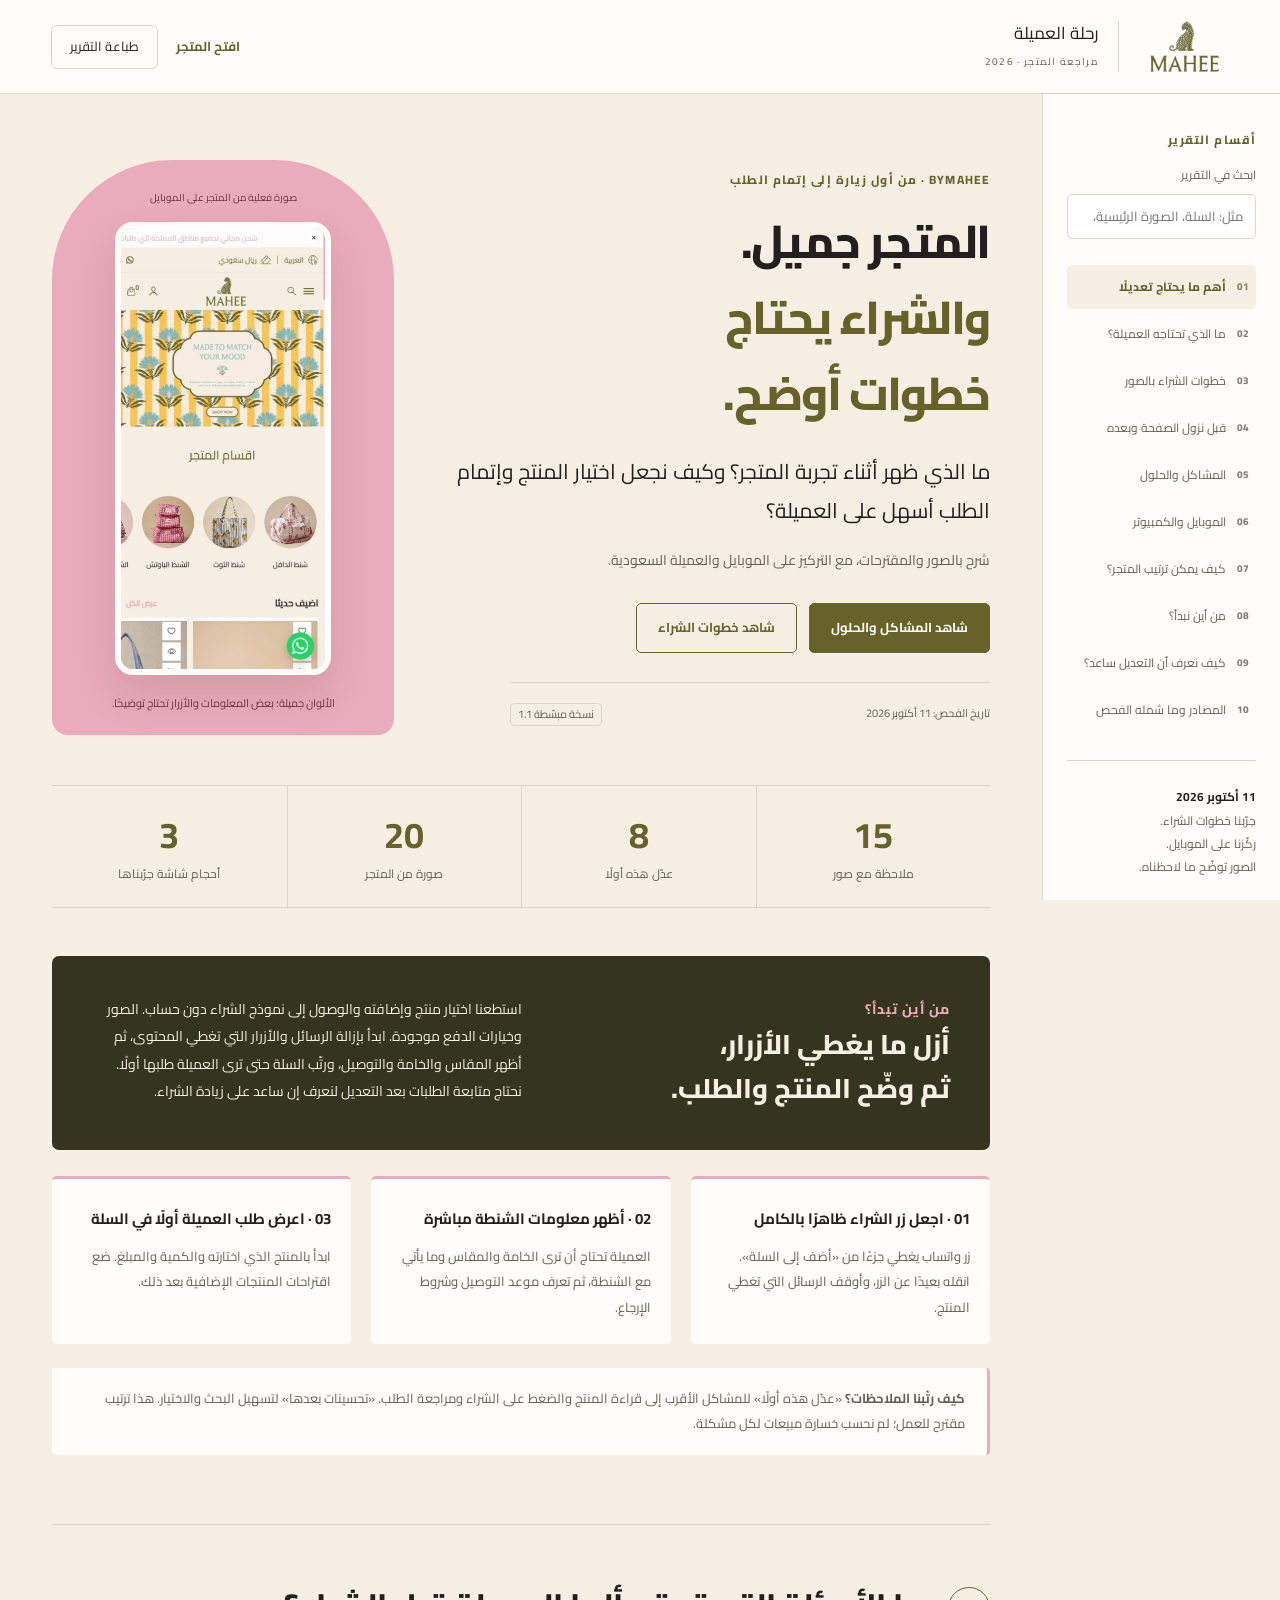
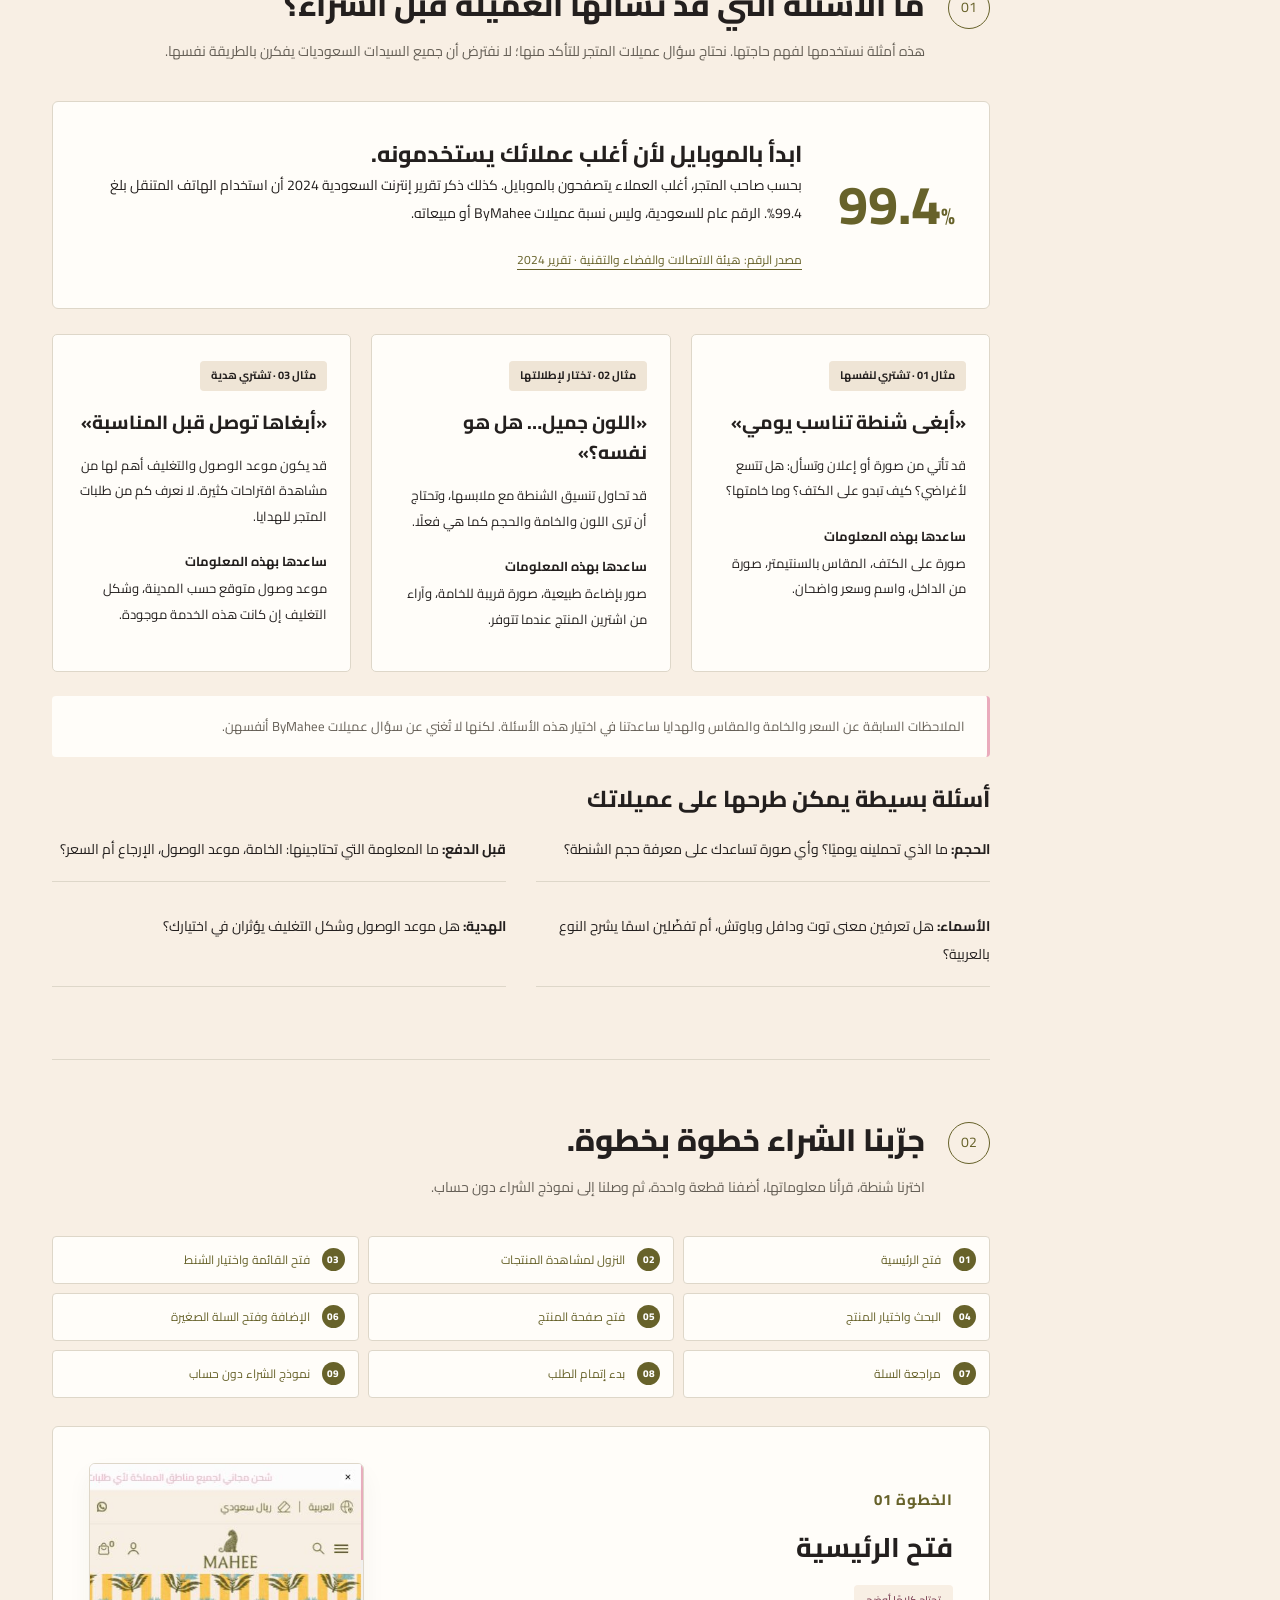
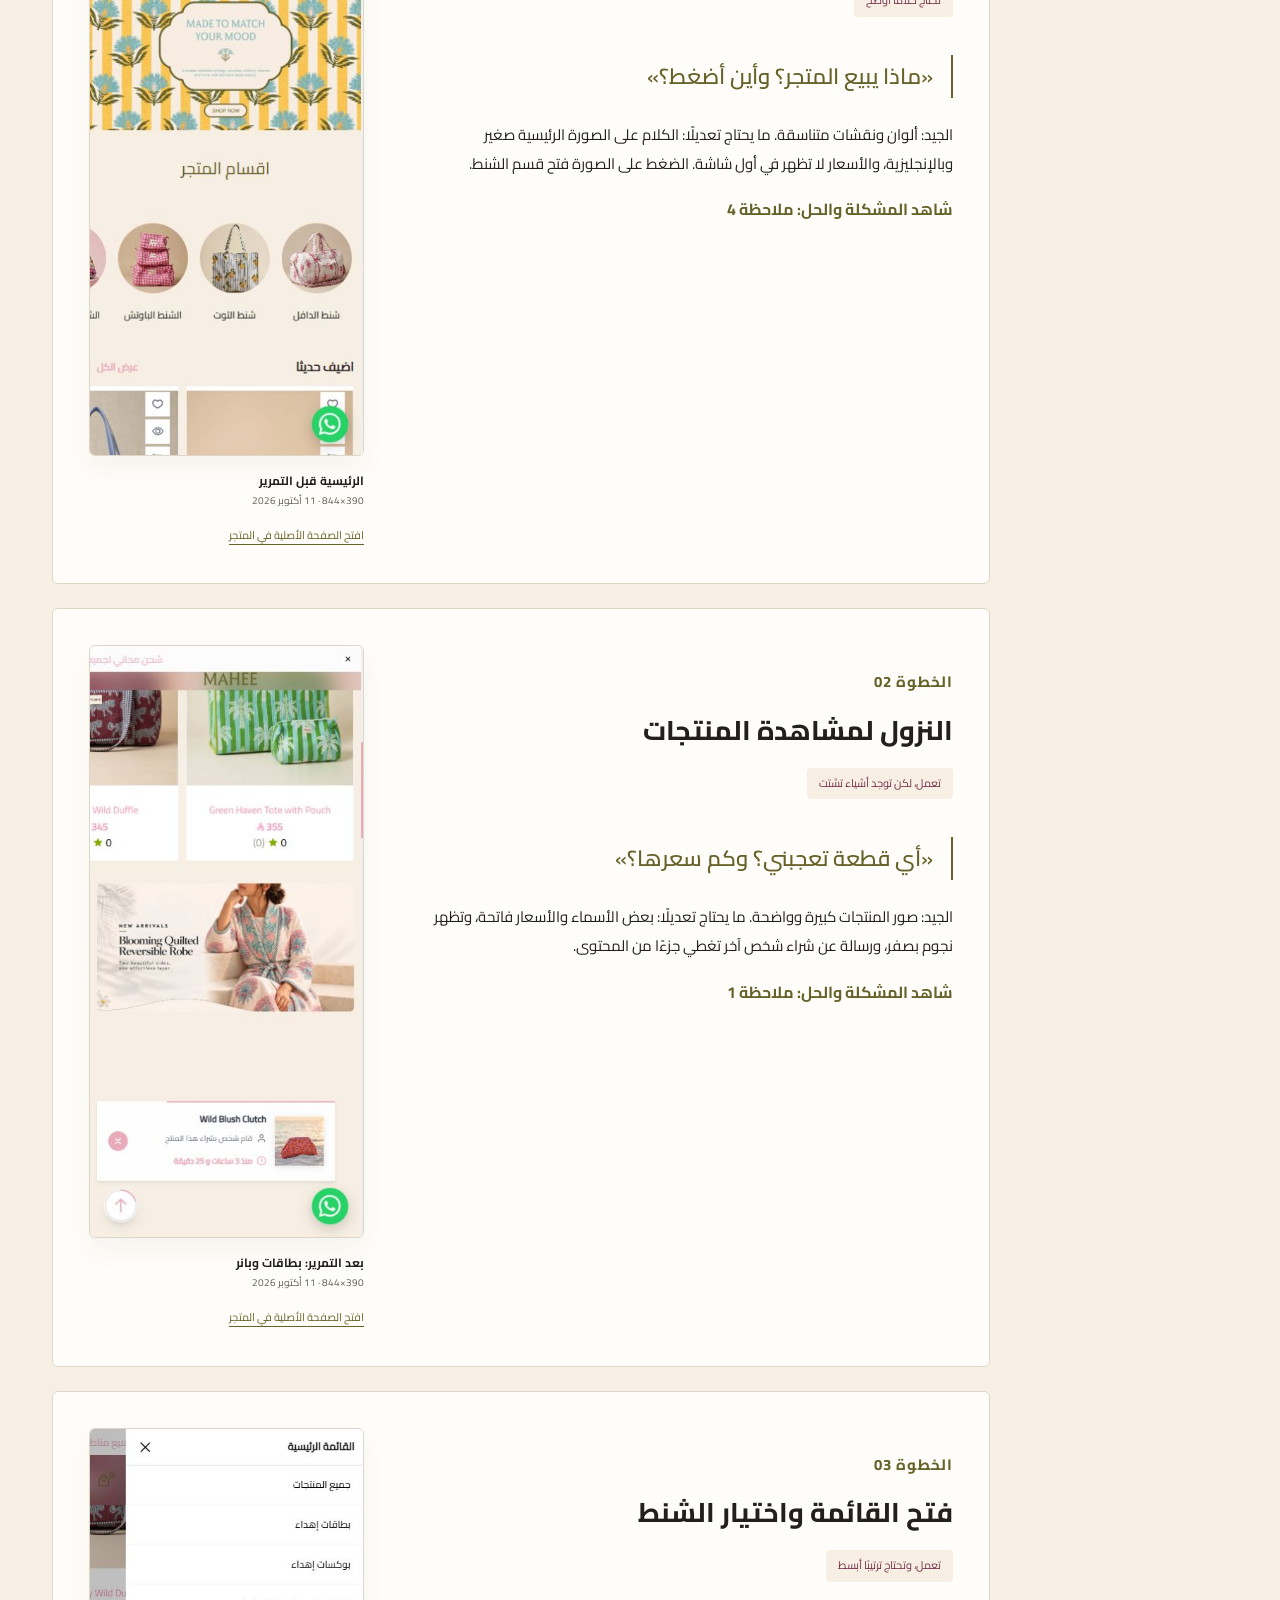
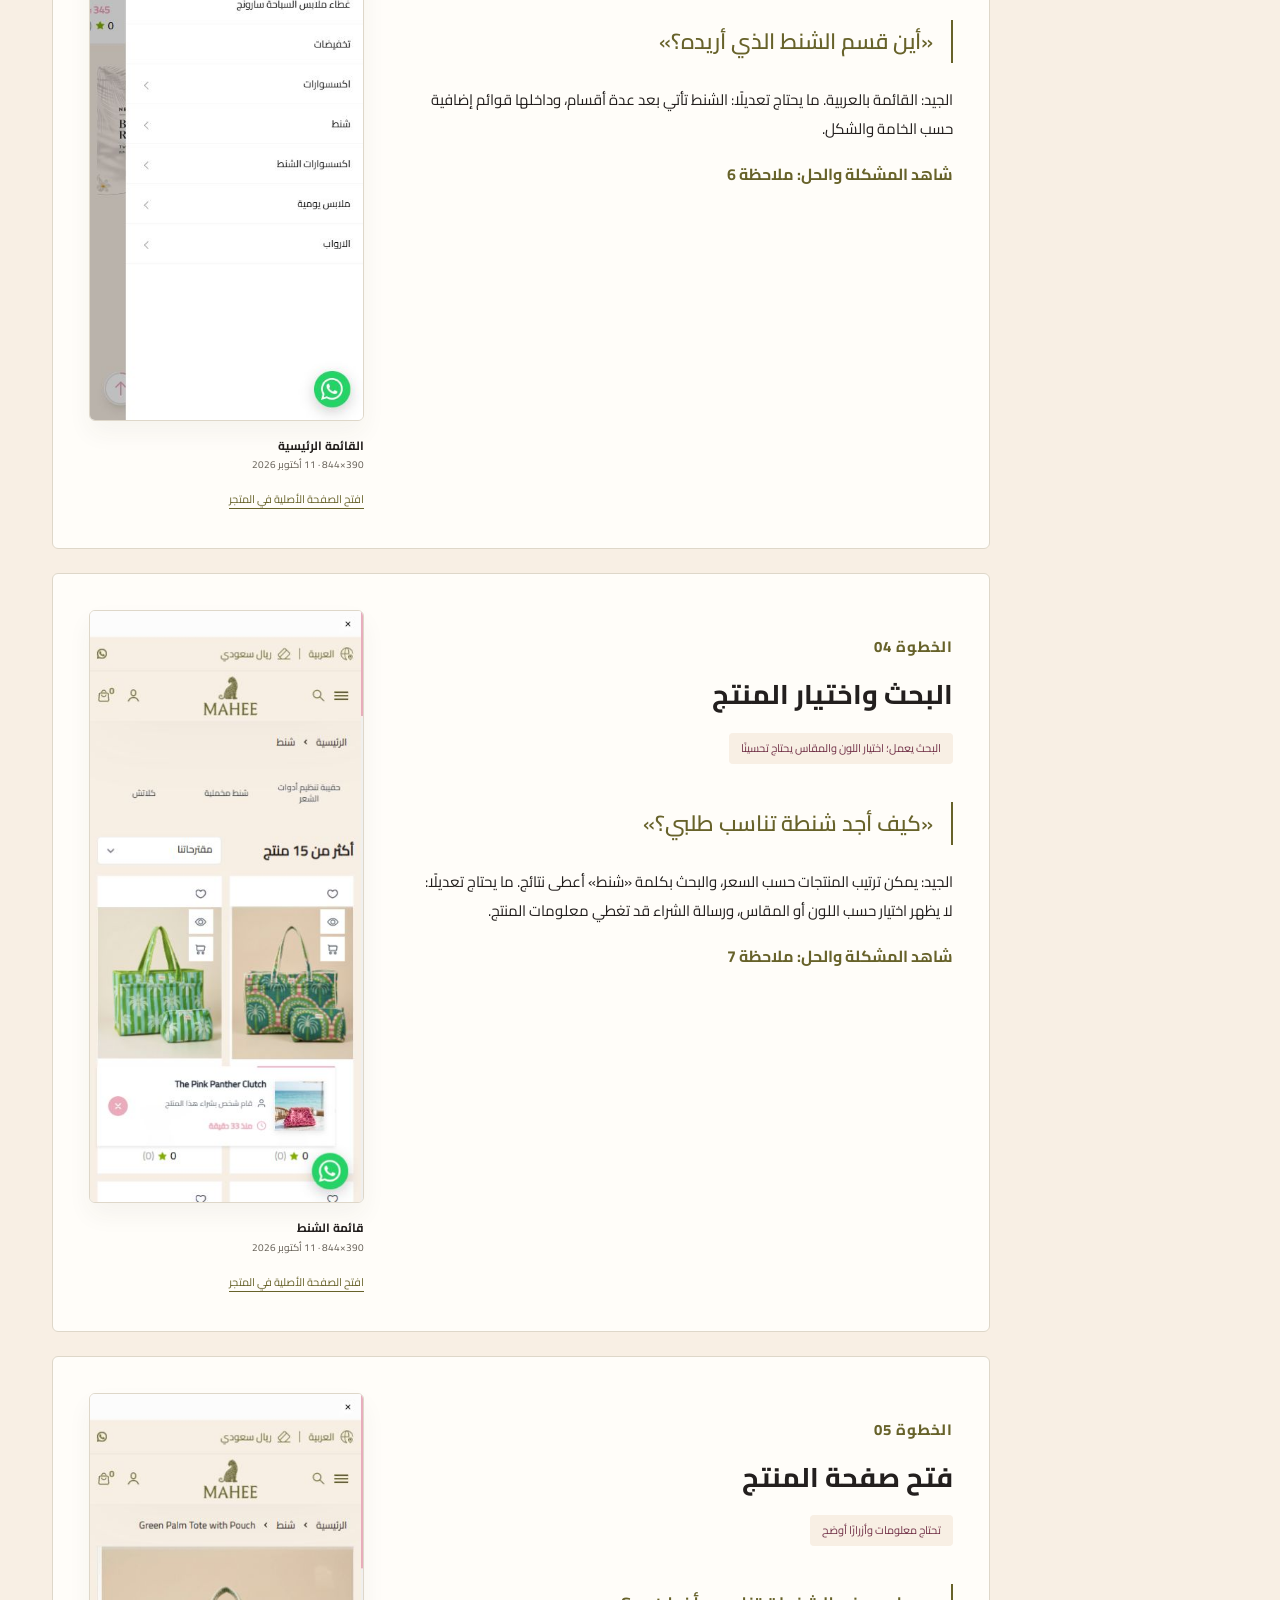
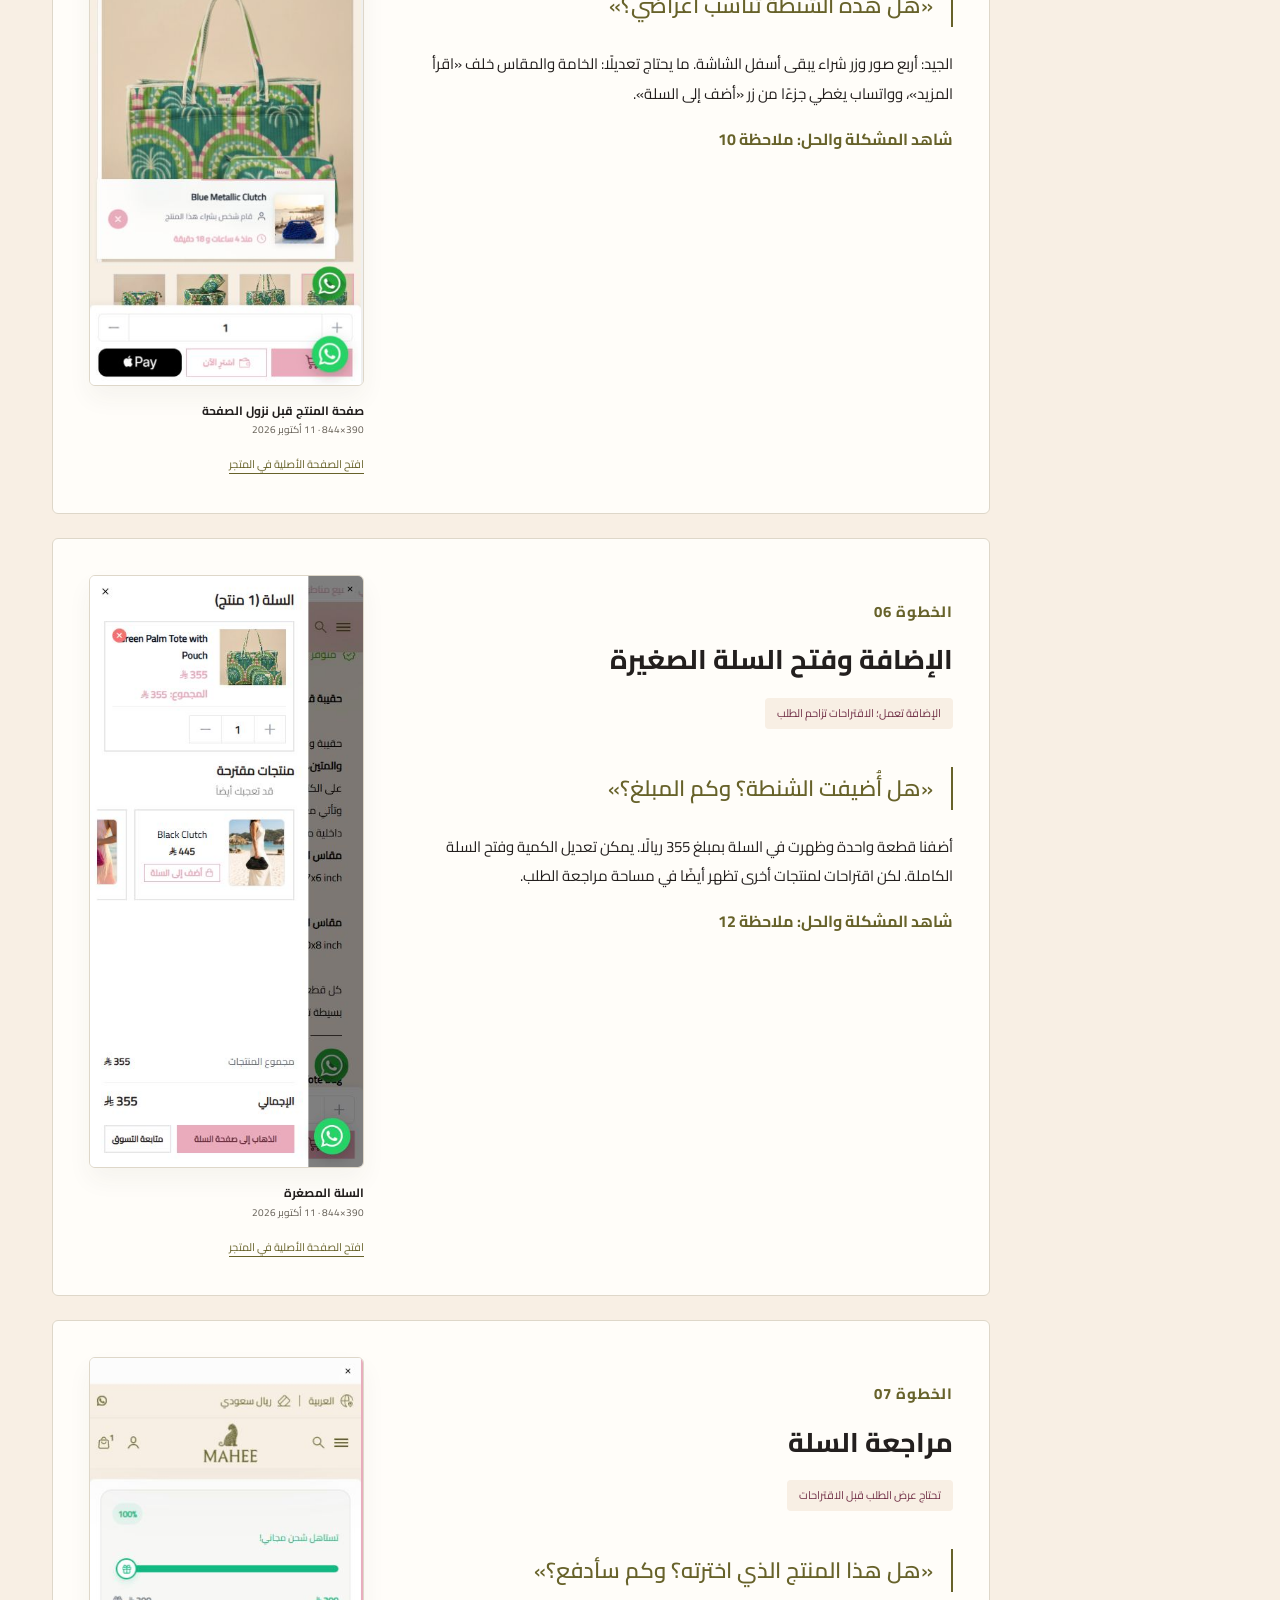
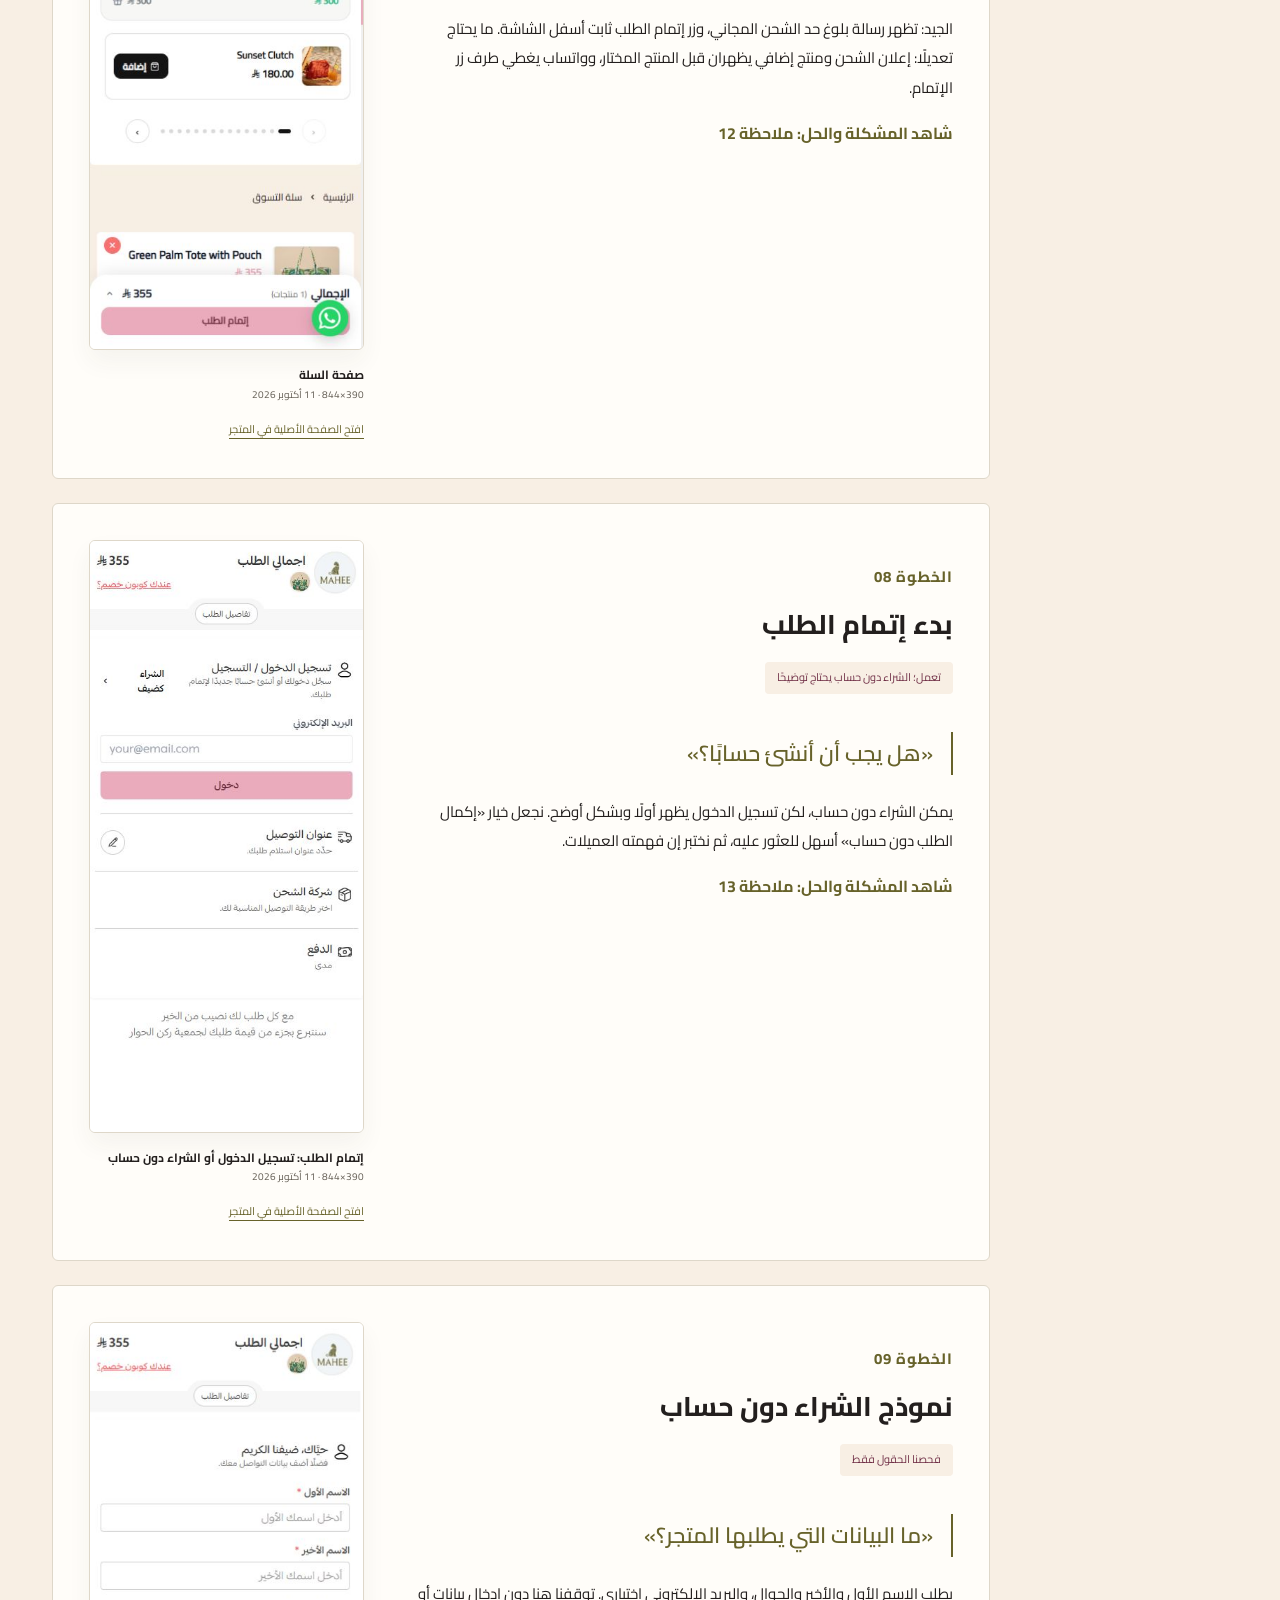
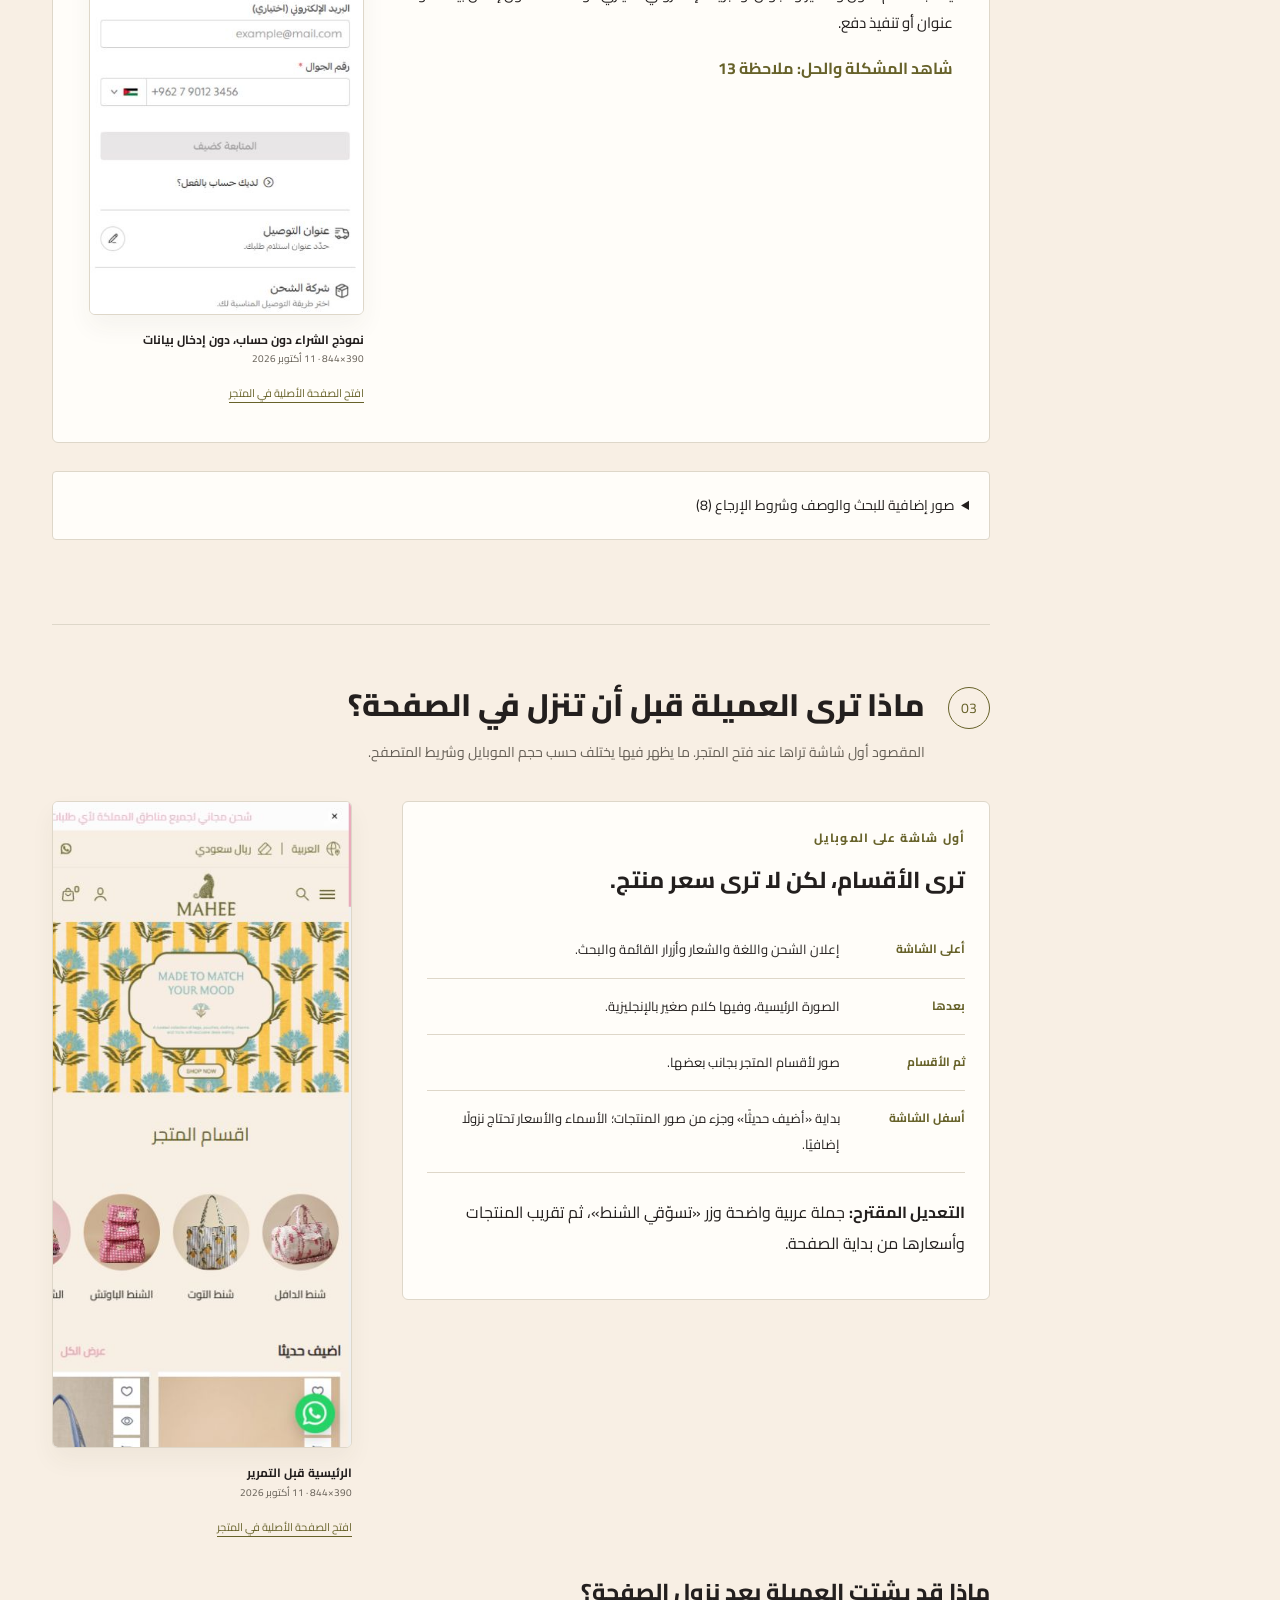
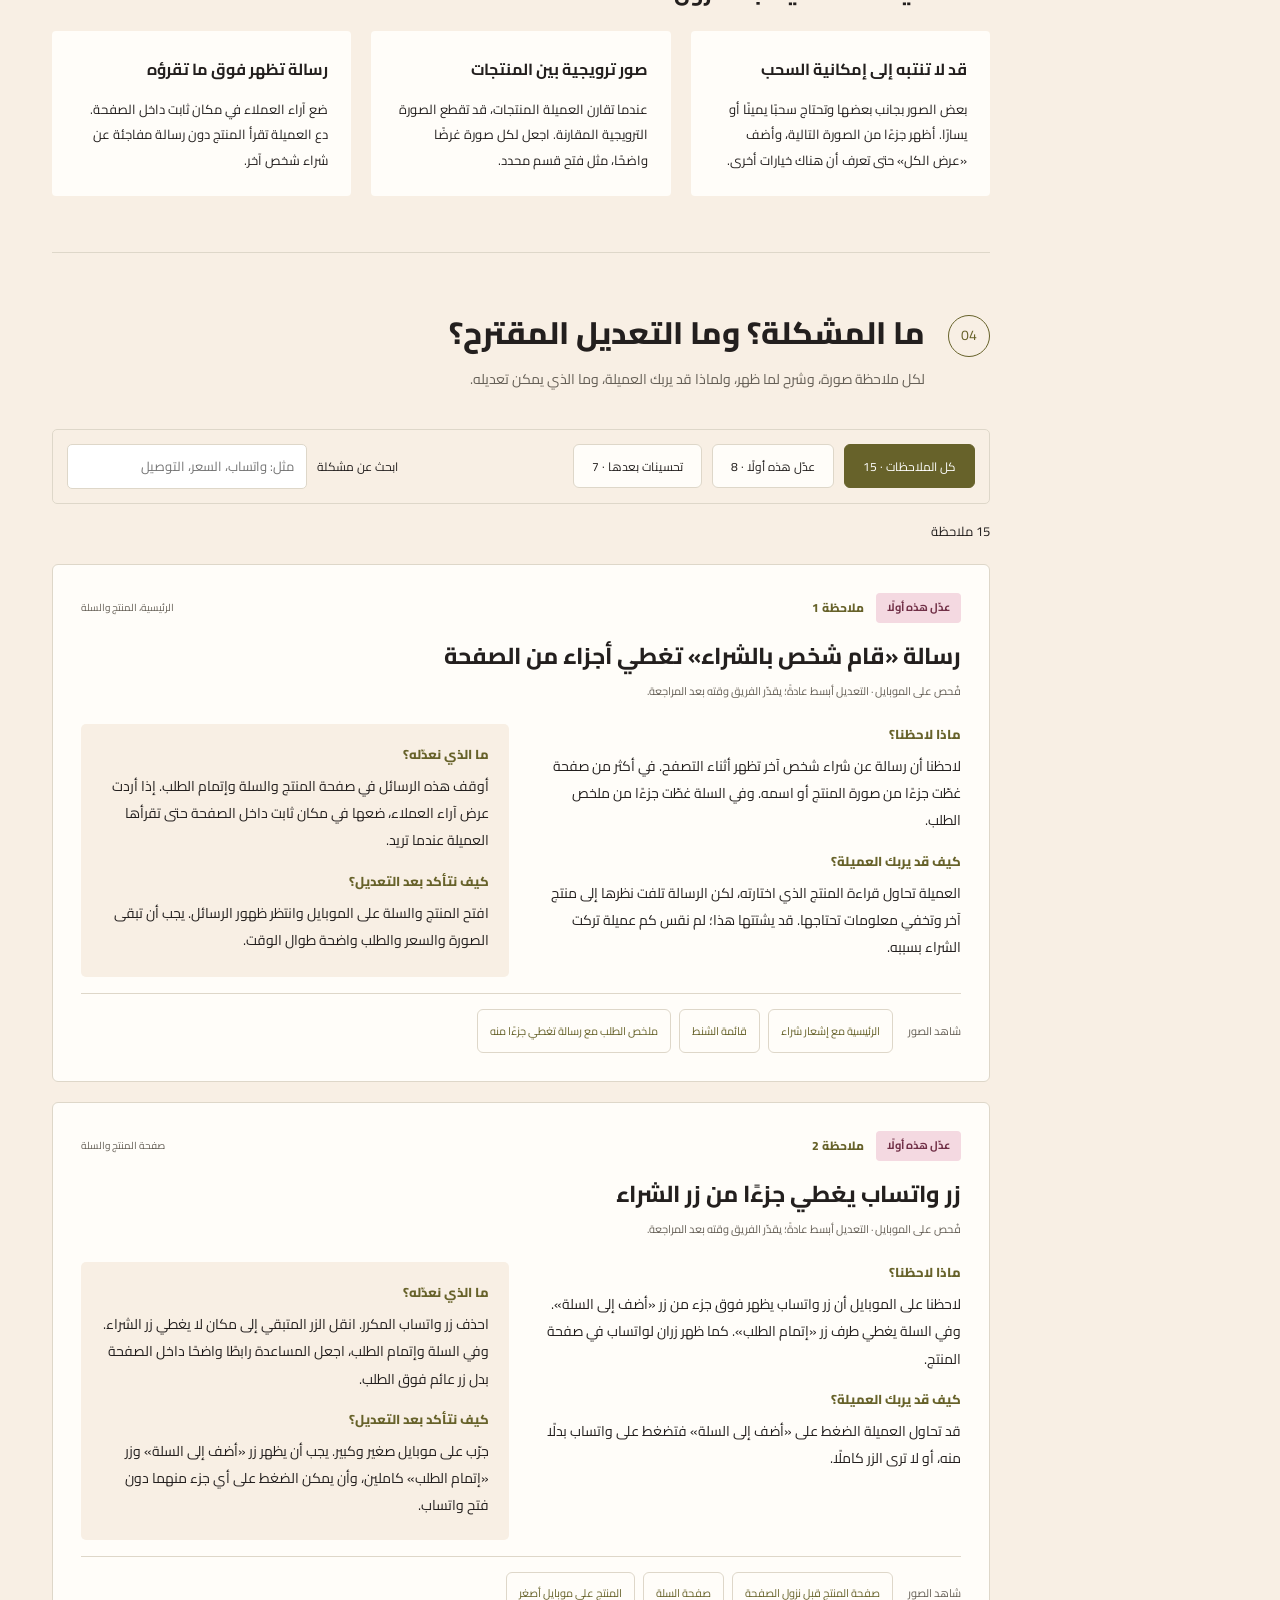
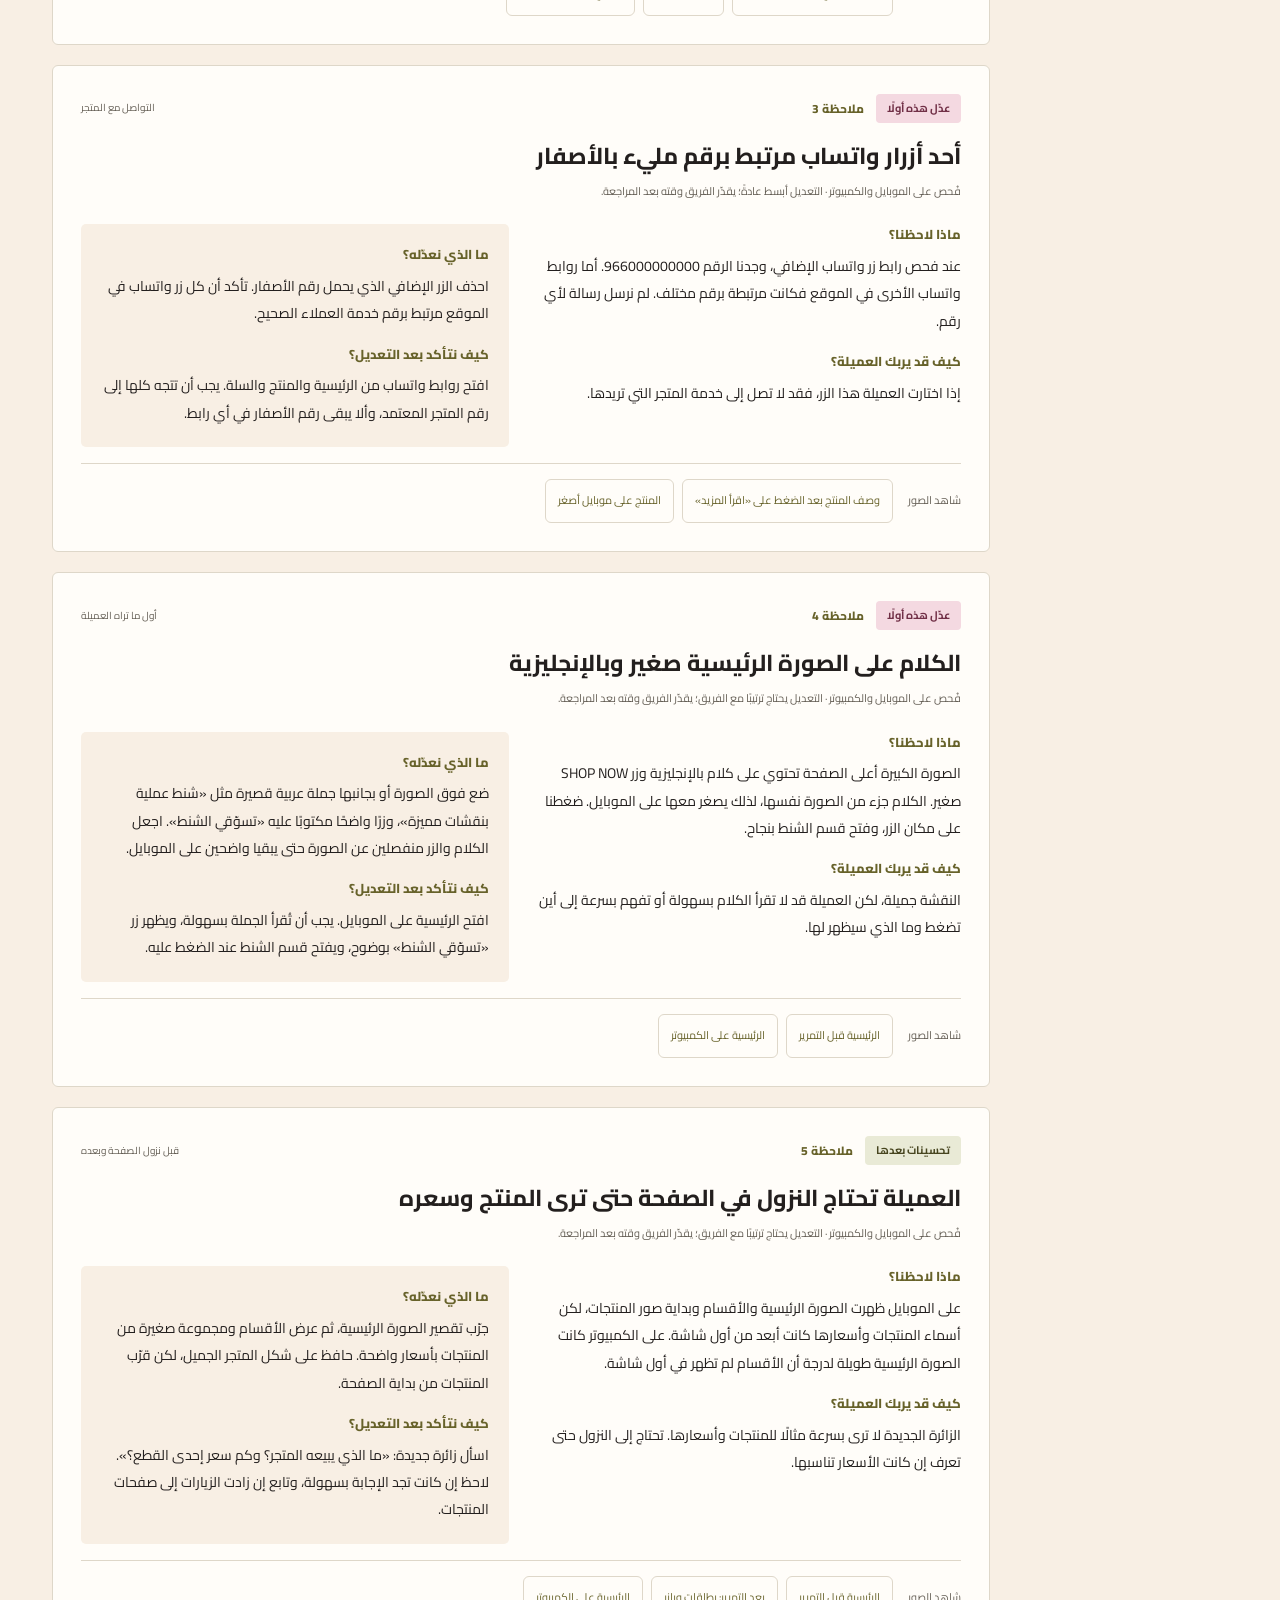
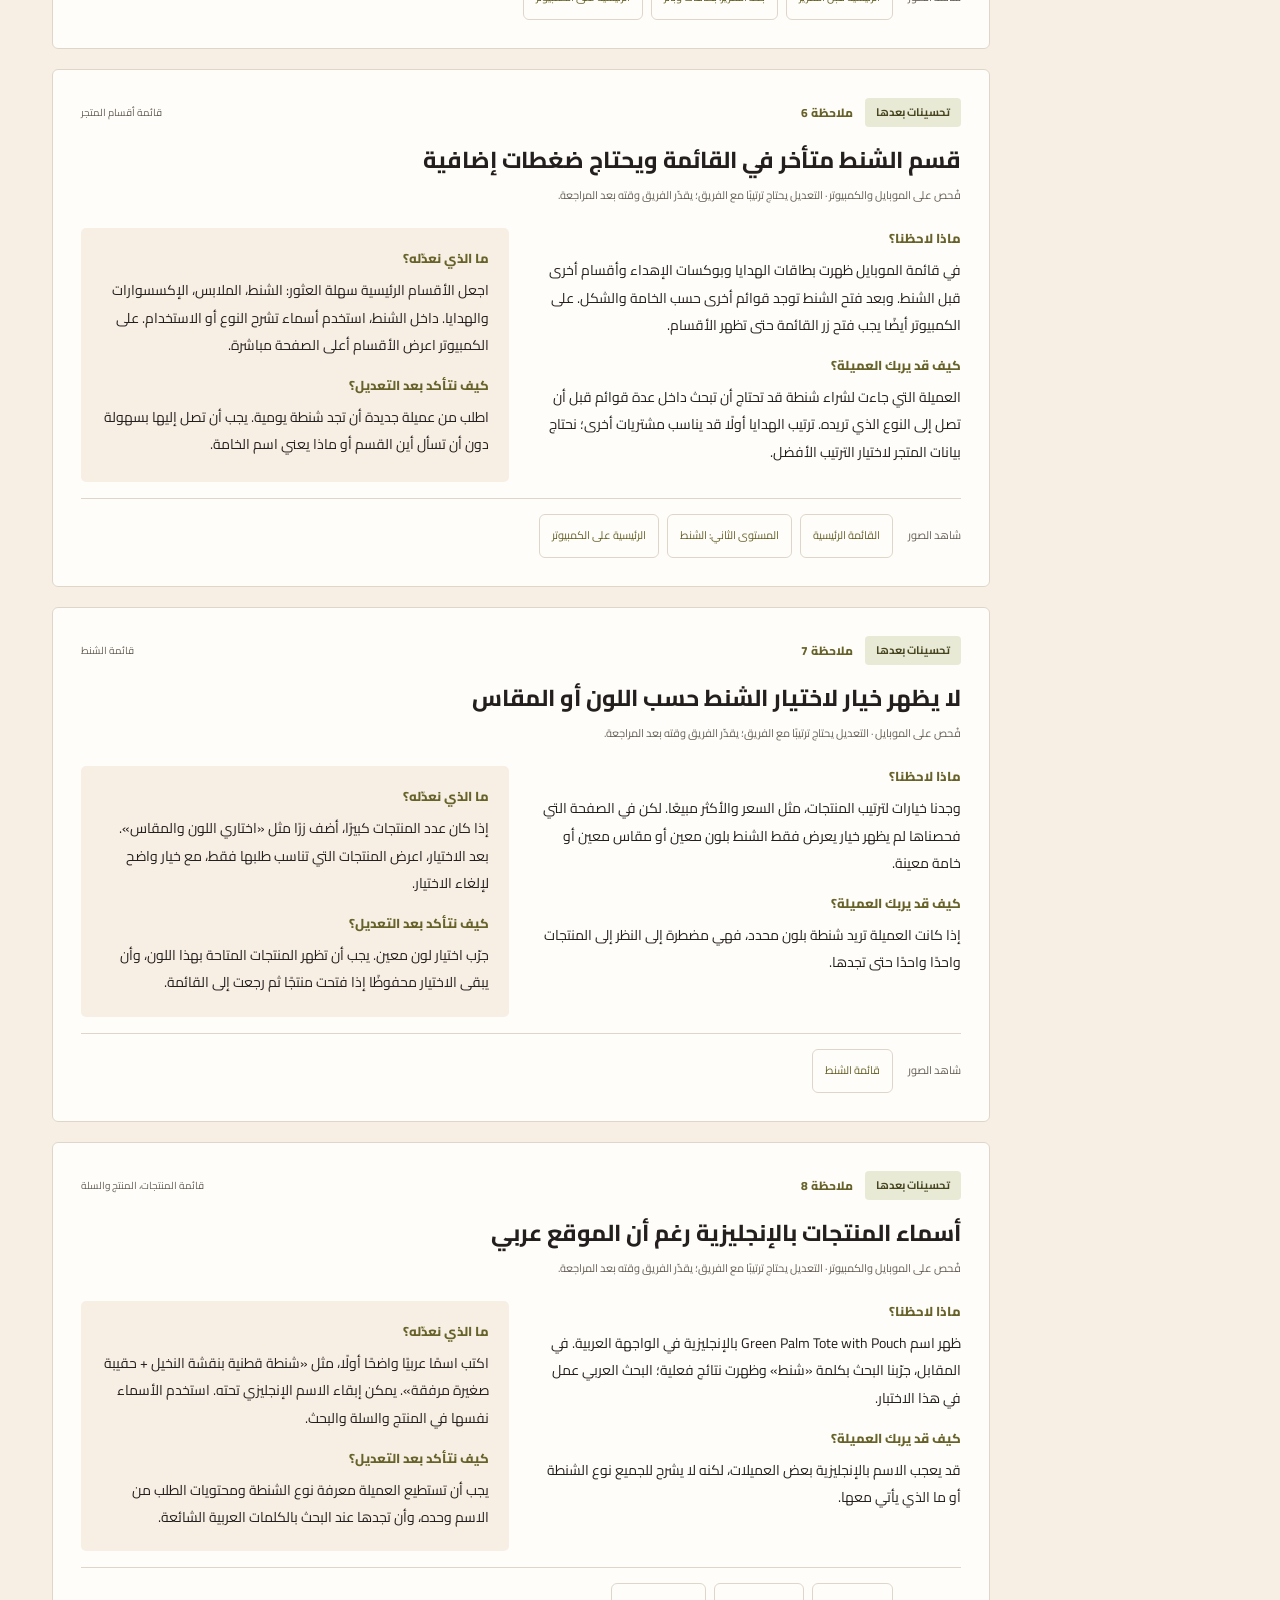
==== commit 84e60742: "Simplify report language for store owners and explain each problem directly" ====
--- a/index.html
+++ b/index.html
@@ -1,17 +1,15 @@
-<!DOCTYPE html><html lang="ar" dir="rtl"><head><meta charset="utf-8"><meta name="viewport" content="width=device-width,initial-scale=1"><meta name="description" content="تقرير UI/UX مصوّر لرحلة شراء ByMahee مع تركيز على الموبايل والعميلة السعودية، وملاحظات قابلة للتنفيذ."><meta name="theme-color" content="#67622a"><title>ByMahee · رحلة العميلة | UI/UX Review</title><link rel="icon" href="assets/mahee-logo.webp" type="image/webp"><link rel="stylesheet" href="style.css"><script src="app.js?v=1.0.1" defer></script></head><body><a class="skip" href="#main">انتقلي إلى التقرير</a><header class="topbar"><a class="brand" href="#overview"><img src="assets/mahee-logo.webp" alt="MAHEE" width="100" height="56"><span>رحلة العميلة<br><small dir="ltr">UI / UX REVIEW · 2026</small></span></a><div class="top-actions"><a class="text-link" href="https://bymahee.com/ar" target="_blank" rel="noopener">الموقع محل المراجعة</a><button id="print">طباعة التقرير</button><button id="nav-toggle" aria-expanded="false" aria-controls="sidebar">فهرس التقرير</button></div></header><div class="layout"><aside id="sidebar"><p class="eyebrow">دليل المراجعة</p><label for="search">ابحثي في التقرير</label><input id="search" type="search" placeholder="مثل: السلة، البانر، واتساب"><div id="search-results" aria-live="polite"></div><nav aria-label="أقسام التقرير"><a href="#overview"><span>01</span>خلاصة القرار</a><a href="#audience"><span>02</span>العميلة السعودية</a><a href="#journey"><span>03</span>الرحلة المصوّرة</a><a href="#fold"><span>04</span>قبل وبعد الطيّة</a><a href="#findings"><span>05</span>الملاحظات والإصلاحات</a><a href="#desktop"><span>06</span>مقارنة الديسكتوب</a><a href="#direction"><span>07</span>الترتيب المقترح</a><a href="#roadmap"><span>08</span>خطة التنفيذ</a><a href="#testing"><span>09</span>خطة القياس</a><a href="#sources"><span>10</span>المصادر وحدود الفحص</a></nav><div class="side-note"><strong>11 أكتوبر 2026</strong><p>فحص حي للواجهة.<br>التركيز على الموبايل.<br>توصيات تحتاج قياس الأثر.</p></div><a class="repo-link" href="https://github.com/AhmadS-cell/bymahee-ux-journey" target="_blank" rel="noopener">المصدر على GitHub</a></aside><main id="main">
-<section id="overview" data-title="خلاصة القرار"><div class="hero"><div class="hero-copy"><p class="eyebrow">BYMAHEE · رحلة الشراء</p><h1>هوية تلفت النظر.<br><em>رحلة تحتاج وضوحًا.</em></h1><p class="lead">من أول زيارة إلى إكمال الطلب: أين تساعد الواجهة العميلة، وأين تنافسها على الانتباه؟</p><p class="hero-note">تدقيق UI/UX بأدلة مصوّرة، موجّه لتجربة السيدات السعوديات، مع أولوية للموبايل.</p><div class="hero-actions"><a class="button primary" href="#findings">ابدئي بالإصلاحات</a><a class="button secondary" href="#journey">شاهدي رحلة العميلة</a></div><div class="edition">تاريخ الرصد: 11 أكتوبر 2026 <span>نسخة 1.0</span></div></div><div class="hero-visual"><span class="visual-label">لقطة فعلية · 390 × 844</span><div class="hero-phone"><img src="assets/17-hero-mobile-clean.jpg" alt="الشاشة الأولى الفعلية لموقع ByMahee على الموبايل" width="390" height="844"></div><p>الهوية قوية؛ وضوح الخطوة التالية أضعف.</p></div></div>
-<div class="stats"><div><strong>15</strong><span>ملاحظة موثّقة</span></div><div><strong>8</strong><span>أولويات P1</span></div><div><strong>20</strong><span>لقطة شاشة موثّقة</span></div><div><strong>3</strong><span>مقاسات للفحص</span></div></div>
-<div class="decision"><div><p class="eyebrow">القرار المقترح</p><h2>أصلحي مسار القرار<br>قبل إضافة محتوى جديد.</h2></div><p>الرحلة تعمل حتى نموذج الضيفة، وفيها صور جيدة وخيارات دفع ظاهرة. أكبر فرص التحسين هي إزالة التداخلات، توضيح معلومات المنتج، ثم إعادة ترتيب السلة. لا توجد هنا بيانات مبيعات تبرر وعدًا بنسبة تحسّن في التحويل.</p></div>
-<div class="three-grid"><a class="summary-card" href="#F02"><b>01 · حماية زر الشراء</b><p>دعم واحد لا يتداخل مع CTA، وإيقاف النوافذ أثناء القرار.</p></a><a class="summary-card" href="#F10"><b>02 · تقديم أسباب الشراء</b><p>حجم وخامة ومحتويات واضحة، مع طمأنة التوصيل والإرجاع.</p></a><a class="summary-card" href="#F12"><b>03 · سلة تراجع الاختيار</b><p>المنتج والإجمالي أولًا، ثم اقتراح إضافي محدود.</p></a></div>
-<div class="note"><b>قراءة الأولوية:</b> P1 = احتكاك مؤثر يُعالج أولًا. P2 = تحسين اكتشاف أو قراءة. هذه أحكام تدقيق نوعية، وليست درجات أداء أو خسارة إيراد مقاسة.</div></section><section id="audience" data-title="العميلة السعودية"><div class="section-head"><span class="section-no">01</span><div><h2>صمّمي حول حاجتها، لا حول صورة نمطية.</h2><p>الجمهور المستهدف معلومة من المالك؛ دوافعه التالية فرضيات عمل تحتاج اختبارًا.</p></div></div><div class="audience-intro"><div class="large-number">99.4<small>%</small></div><div><h3>الموبايل أولوية لها سند محلي.</h3><p>تقرير إنترنت السعودية 2024 يذكر استخدام الهاتف المتنقل لدى 99.4% مقارنة بالأجهزة الأخرى. هذا مؤشر وطني، وليس حصة مبيعات ByMahee أو نسبة خاصة بالنساء. المالك يؤكد أن أغلب عملائه على الموبايل؛ النسبة الفعلية لم تُزوّد.</p><a href="https://www.cst.gov.sa/media-center/news/CST-Issued-the-Saudi-Internet-Report-2024" target="_blank" rel="noopener">المصدر: هيئة الاتصالات والفضاء والتقنية · تقرير 2024</a></div></div>
-<div class="three-grid persona-grid"><article><span class="tag">سيناريو 01 · لنفسها</span><h3>«أبغى شنطة تناسب يومي»</h3><p>تدخل من صورة أو إعلان، ثم تسأل: هل تناسب أغراضي؟ كيف تبدو على الكتف؟ ما الخامة وما الذي يأتي معها؟</p><b>ما يجب أن تراه</b><p>صورة استخدام، مقاس مفهوم، داخل الحقيبة، اسم عربي يشرح النوع وسعر واضح.</p></article><article><span class="tag">سيناريو 02 · لإطلالة</span><h3>«اللون جميل… هل هو نفسه؟»</h3><p>تبحث عن تنسيق ونقشة، وتحتاج ثقة أن اللون والحجم والصورة يمثلون المنتج الفعلي.</p><b>ما يجب أن تراه</b><p>صور متسقة في ضوء طبيعي، لقطة قريبة للخامة، مراجعات المنتج حين تتوفر.</p></article><article><span class="tag">سيناريو 03 · هدية</span><h3>«أبغاها توصل قبل المناسبة»</h3><p>يكون التاريخ والتغليف أهم من كثرة الاقتراحات. لا نعرف حصة الهدايا من مبيعات المتجر.</p><b>ما يجب أن تراه</b><p>موعد متوقع حسب المدينة، تفاصيل التغليف إن كان متاحًا، وطريقة اختيار الهدية.</p></article></div>
-<div class="note">الملاحظات السابقة التي أشار لها المالك عن القيمة والخامة والمقاس والإهداء في سياق الملابس استُخدمت كخلفية لصياغة الأسئلة فقط. لا تثبت سلوك مشتريات الشنط، ولا تُعامل كبحث ميداني مع عميلات ByMahee.</div>
-<h3>المطلوب التحقق منه مع عميلات حقيقيات</h3><div class="question-list"><p><b>الاستخدام:</b> ما الذي تحملينه يوميًا، وما الصورة التي تكفيك لتقدير الحجم؟</p><p><b>الثقة:</b> ما المعلومة التي تفتقدينها قبل الدفع: الخامة، التوصيل، الإرجاع، أم السعر؟</p><p><b>اللغة:</b> هل أسماء توت/دافل/باوتش مفهومة، أم تفضّلين وصفًا بالعربية؟</p><p><b>الهدية:</b> هل تاريخ الوصول والتغليف عامل قرار فعلي؟</p></div></section><section id="journey" data-title="الرحلة المصوّرة"><div class="section-head"><span class="section-no">02</span><div><h2>رحلة عميلة جديدة، خطوة بخطوة.</h2><p>المهمة: اكتشاف شنطة، فهمها، إضافة قطعة واحدة، ثم الوصول إلى الشراء كضيفة.</p></div></div><div class="journey-strip"><a href="#step-1"><span>01</span>الوصول للرئيسية</a><a href="#step-2"><span>02</span>التمرير واستكشاف المنتجات</a><a href="#step-3"><span>03</span>فتح القائمة واختيار الشنط</a><a href="#step-4"><span>04</span>القائمة والبحث</a><a href="#step-5"><span>05</span>صفحة المنتج واتخاذ القرار</a><a href="#step-6"><span>06</span>الإضافة والسلة المصغّرة</a><a href="#step-7"><span>07</span>مراجعة السلة</a><a href="#step-8"><span>08</span>بداية إتمام الطلب</a><a href="#step-9"><span>09</span>نموذج الضيفة</a></div><article class="journey-step" id="step-1"><div class="step-copy"><p class="eyebrow">الخطوة 01</p><h3>الوصول للرئيسية</h3><span class="health">تحتاج تحسينًا</span><blockquote>«هل أفهم ما يقدّمه المتجر وما الخطوة التالية؟»</blockquote><p>قوة: نقشة وهوية متسقتان. احتكاك: نص إنجليزي داخل البانر، وأسعار غير ظاهرة في أول شاشة. النقر على البانر وصل للشنط.</p><a class="text-link" href="#F04">الملاحظة المرتبطة: F04</a></div><figure class="evidence phone"><button class="zoom" data-image="assets/17-hero-mobile-clean.jpg" data-caption="الرئيسية قبل التمرير · 390×844 · 11 أكتوبر 2026" aria-label="تكبير لقطة الرئيسية قبل التمرير"><img src="assets/17-hero-mobile-clean.jpg" width="387" height="838" alt="الرئيسية قبل التمرير" loading="lazy"></button><figcaption><strong>الرئيسية قبل التمرير</strong><span>390×844 · 11 أكتوبر 2026</span><p></p><a href="https://bymahee.com/ar" target="_blank" rel="noopener">المصدر المباشر</a></figcaption></figure></article><article class="journey-step" id="step-2"><div class="step-copy"><p class="eyebrow">الخطوة 02</p><h3>التمرير واستكشاف المنتجات</h3><span class="health">تحتاج تحسينًا</span><blockquote>«أي قطعة تناسبني وبأي سعر؟»</blockquote><p>قوة: صور كبيرة وواضحة. احتكاك: أسماء وأسعار فاتحة، صفر تقييمات، وبانرات تتخلل المنتجات مع نافذة شراء عائمة.</p><a class="text-link" href="#F01">الملاحظة المرتبطة: F01</a></div><figure class="evidence phone"><button class="zoom" data-image="assets/02-home-below-fold.jpg" data-caption="بعد التمرير: بطاقات وبانر · 390×844 · 11 أكتوبر 2026" aria-label="تكبير لقطة بعد التمرير: بطاقات وبانر"><img src="assets/02-home-below-fold.jpg" width="387" height="838" alt="بعد التمرير: بطاقات وبانر" loading="lazy"></button><figcaption><strong>بعد التمرير: بطاقات وبانر</strong><span>390×844 · 11 أكتوبر 2026</span><p></p><a href="https://bymahee.com/ar" target="_blank" rel="noopener">المصدر المباشر</a></figcaption></figure></article><article class="journey-step" id="step-3"><div class="step-copy"><p class="eyebrow">الخطوة 03</p><h3>فتح القائمة واختيار الشنط</h3><span class="health">قابلة للاستخدام مع جهد</span><blockquote>«أين القسم الذي أبحث عنه؟»</blockquote><p>قوة: قائمة عربية منظمة بصريًا. احتكاك: الفئات الأساسية لا تتصدر جميعها؛ أنواع الخامة تضيف مستويات داخل الشنط.</p><a class="text-link" href="#F06">الملاحظة المرتبطة: F06</a></div><figure class="evidence phone"><button class="zoom" data-image="assets/03-menu-mobile.jpg" data-caption="القائمة الرئيسية · 390×844 · 11 أكتوبر 2026" aria-label="تكبير لقطة القائمة الرئيسية"><img src="assets/03-menu-mobile.jpg" width="390" height="844" alt="القائمة الرئيسية" loading="lazy"></button><figcaption><strong>القائمة الرئيسية</strong><span>390×844 · 11 أكتوبر 2026</span><p></p><a href="https://bymahee.com/ar" target="_blank" rel="noopener">المصدر المباشر</a></figcaption></figure></article><article class="journey-step" id="step-4"><div class="step-copy"><p class="eyebrow">الخطوة 04</p><h3>القائمة والبحث</h3><span class="health">مختلطة</span><blockquote>«كيف أقلل الخيارات؟»</blockquote><p>قوة: ترتيب بالسعر، وبحث «شنط» أعاد نتائج فعلية. احتكاك: لا فلاتر متعددة ظاهرة في القائمة المفحوصة؛ النافذة العائمة تغطي معلومات البطاقة.</p><a class="text-link" href="#F07">الملاحظة المرتبطة: F07</a></div><figure class="evidence phone"><button class="zoom" data-image="assets/05-category-mobile.jpg" data-caption="قائمة الشنط · 390×844 · 11 أكتوبر 2026" aria-label="تكبير لقطة قائمة الشنط"><img src="assets/05-category-mobile.jpg" width="387" height="838" alt="قائمة الشنط" loading="lazy"></button><figcaption><strong>قائمة الشنط</strong><span>390×844 · 11 أكتوبر 2026</span><p></p><a href="https://bymahee.com/ar/%D8%B4%D9%86%D8%B7/c541461361" target="_blank" rel="noopener">المصدر المباشر</a></figcaption></figure></article><article class="journey-step" id="step-5"><div class="step-copy"><p class="eyebrow">الخطوة 05</p><h3>صفحة المنتج واتخاذ القرار</h3><span class="health">تحتاج تحسينًا مهمًا</span><blockquote>«هل الحجم والخامة يناسبان استخدامي؟»</blockquote><p>قوة: أربع صور، توفر، وزر شراء ثابت. احتكاك: الاسم والسعر أسفل الصورة، التفاصيل مطوية، وواتساب فوق جزء من CTA.</p><a class="text-link" href="#F10">الملاحظة المرتبطة: F10</a></div><figure class="evidence phone"><button class="zoom" data-image="assets/06-product-mobile.jpg" data-caption="المنتج فوق الطيّة · 390×844 · 11 أكتوبر 2026" aria-label="تكبير لقطة المنتج فوق الطيّة"><img src="assets/06-product-mobile.jpg" width="387" height="838" alt="المنتج فوق الطيّة" loading="lazy"></button><figcaption><strong>المنتج فوق الطيّة</strong><span>390×844 · 11 أكتوبر 2026</span><p></p><a href="https://bymahee.com/ar/green-palm-tote-with-pouch/p1130514877" target="_blank" rel="noopener">المصدر المباشر</a></figcaption></figure></article><article class="journey-step" id="step-6"><div class="step-copy"><p class="eyebrow">الخطوة 06</p><h3>الإضافة والسلة المصغّرة</h3><span class="health">تعمل مع تشتيت</span><blockquote>«هل أضيفت القطعة وبأي إجمالي؟»</blockquote><p>أضيفت قطعة واحدة وظهرت في السلة بسعر 355 ريالًا. قوة: تعديل الكمية والذهاب للسلة. احتكاك: اقتراحات إضافية تشارك مساحة المراجعة.</p><a class="text-link" href="#F12">الملاحظة المرتبطة: F12</a></div><figure class="evidence phone"><button class="zoom" data-image="assets/10-cart-drawer.jpg" data-caption="السلة المصغرة · 390×844 · 11 أكتوبر 2026" aria-label="تكبير لقطة السلة المصغرة"><img src="assets/10-cart-drawer.jpg" width="390" height="844" alt="السلة المصغرة" loading="lazy"></button><figcaption><strong>السلة المصغرة</strong><span>390×844 · 11 أكتوبر 2026</span><p></p><a href="https://bymahee.com/ar/green-palm-tote-with-pouch/p1130514877" target="_blank" rel="noopener">المصدر المباشر</a></figcaption></figure></article><article class="journey-step" id="step-7"><div class="step-copy"><p class="eyebrow">الخطوة 07</p><h3>مراجعة السلة</h3><span class="health">تحتاج تحسينًا مهمًا</span><blockquote>«هل هذا طلبي وما المبلغ؟»</blockquote><p>قوة: حالة بلوغ حد الشحن المجاني وCTA ثابت. احتكاك: شريط الشحن واقتراح منتج يسبقان المنتج المختار؛ واتساب يتداخل مع الإتمام.</p><a class="text-link" href="#F12">الملاحظة المرتبطة: F12</a></div><figure class="evidence phone"><button class="zoom" data-image="assets/11-cart-mobile.jpg" data-caption="صفحة السلة · 390×844 · 11 أكتوبر 2026" aria-label="تكبير لقطة صفحة السلة"><img src="assets/11-cart-mobile.jpg" width="387" height="838" alt="صفحة السلة" loading="lazy"></button><figcaption><strong>صفحة السلة</strong><span>390×844 · 11 أكتوبر 2026</span><p></p><a href="https://bymahee.com/ar/cart" target="_blank" rel="noopener">المصدر المباشر</a></figcaption></figure></article><article class="journey-step" id="step-8"><div class="step-copy"><p class="eyebrow">الخطوة 08</p><h3>بداية إتمام الطلب</h3><span class="health">تعمل؛ الضيفة أقل بروزًا</span><blockquote>«هل يجب أن أسجّل؟»</blockquote><p>قوة: الشراء كضيف متاح. احتكاك: تسجيل الدخول هو المسار الافتراضي الأكثر بروزًا. لا نقرر أثر ذلك دون اختبار.</p><a class="text-link" href="#F13">الملاحظة المرتبطة: F13</a></div><figure class="evidence phone"><button class="zoom" data-image="assets/13-checkout-login.jpg" data-caption="Checkout: تسجيل أو ضيفة · 390×844 · 11 أكتوبر 2026" aria-label="تكبير لقطة Checkout: تسجيل أو ضيفة"><img src="assets/13-checkout-login.jpg" width="390" height="844" alt="Checkout: تسجيل أو ضيفة" loading="lazy"></button><figcaption><strong>Checkout: تسجيل أو ضيفة</strong><span>390×844 · 11 أكتوبر 2026</span><p></p><a href="https://bymahee.com/ar/cart" target="_blank" rel="noopener">المصدر المباشر</a></figcaption></figure></article><article class="journey-step" id="step-9"><div class="step-copy"><p class="eyebrow">الخطوة 09</p><h3>نموذج الضيفة</h3><span class="health">مفحوص حتى الحقول فقط</span><blockquote>«ما البيانات المطلوبة؟»</blockquote><p>الاسم الأول والأخير والجوال مطلوبة، والبريد اختياري. لم تُدخل بيانات، ولم يُستكمل عنوان أو شحن أو دفع أو تأكيد طلب.</p><a class="text-link" href="#F13">الملاحظة المرتبطة: F13</a></div><figure class="evidence phone"><button class="zoom" data-image="assets/14-guest-checkout.jpg" data-caption="نموذج الضيفة دون إدخال بيانات · 390×844 · 11 أكتوبر 2026" aria-label="تكبير لقطة نموذج الضيفة دون إدخال بيانات"><img src="assets/14-guest-checkout.jpg" width="386" height="835" alt="نموذج الضيفة دون إدخال بيانات" loading="lazy"></button><figcaption><strong>نموذج الضيفة دون إدخال بيانات</strong><span>390×844 · 11 أكتوبر 2026</span><p></p><a href="https://bymahee.com/ar/cart" target="_blank" rel="noopener">المصدر المباشر</a></figcaption></figure></article><details class="extra-shots"><summary>لقطات داعمة للبحث والتفاصيل والسياسة (8)</summary><div class="gallery"><figure class="evidence phone"><button class="zoom" data-image="assets/01-home-mobile.jpg" data-caption="الرئيسية مع إشعار شراء · 390×844 · 11 أكتوبر 2026" aria-label="تكبير لقطة الرئيسية مع إشعار شراء"><img src="assets/01-home-mobile.jpg" width="387" height="838" alt="الرئيسية مع إشعار شراء" loading="lazy"></button><figcaption><strong>الرئيسية مع إشعار شراء</strong><span>390×844 · 11 أكتوبر 2026</span><p></p><a href="https://bymahee.com/ar" target="_blank" rel="noopener">المصدر المباشر</a></figcaption></figure><figure class="evidence phone"><button class="zoom" data-image="assets/04-menu-bags.jpg" data-caption="المستوى الثاني: الشنط · 390×844 · 11 أكتوبر 2026" aria-label="تكبير لقطة المستوى الثاني: الشنط"><img src="assets/04-menu-bags.jpg" width="390" height="844" alt="المستوى الثاني: الشنط" loading="lazy"></button><figcaption><strong>المستوى الثاني: الشنط</strong><span>390×844 · 11 أكتوبر 2026</span><p></p><a href="https://bymahee.com/ar" target="_blank" rel="noopener">المصدر المباشر</a></figcaption></figure><figure class="evidence phone"><button class="zoom" data-image="assets/07-product-details.jpg" data-caption="تفاصيل المنتج مطوية · 390×844 · 11 أكتوبر 2026" aria-label="تكبير لقطة تفاصيل المنتج مطوية"><img src="assets/07-product-details.jpg" width="387" height="838" alt="تفاصيل المنتج مطوية" loading="lazy"></button><figcaption><strong>تفاصيل المنتج مطوية</strong><span>390×844 · 11 أكتوبر 2026</span><p></p><a href="https://bymahee.com/ar/green-palm-tote-with-pouch/p1130514877" target="_blank" rel="noopener">المصدر المباشر</a></figcaption></figure><figure class="evidence phone"><button class="zoom" data-image="assets/08-product-description.jpg" data-caption="تفاصيل المنتج مفتوحة · 390×844 · 11 أكتوبر 2026" aria-label="تكبير لقطة تفاصيل المنتج مفتوحة"><img src="assets/08-product-description.jpg" width="387" height="838" alt="تفاصيل المنتج مفتوحة" loading="lazy"></button><figcaption><strong>تفاصيل المنتج مفتوحة</strong><span>390×844 · 11 أكتوبر 2026</span><p></p><a href="https://bymahee.com/ar/green-palm-tote-with-pouch/p1130514877" target="_blank" rel="noopener">المصدر المباشر</a></figcaption></figure><figure class="evidence phone"><button class="zoom" data-image="assets/09-add-to-cart.jpg" data-caption="بعد إضافة قطعة واحدة · 390×844 · 11 أكتوبر 2026" aria-label="تكبير لقطة بعد إضافة قطعة واحدة"><img src="assets/09-add-to-cart.jpg" width="387" height="838" alt="بعد إضافة قطعة واحدة" loading="lazy"></button><figcaption><strong>بعد إضافة قطعة واحدة</strong><span>390×844 · 11 أكتوبر 2026</span><p></p><a href="https://bymahee.com/ar/green-palm-tote-with-pouch/p1130514877" target="_blank" rel="noopener">المصدر المباشر</a></figcaption></figure><figure class="evidence phone"><button class="zoom" data-image="assets/12-cart-summary.jpg" data-caption="الملخص مع إشعار عائم · 390×844 · 11 أكتوبر 2026" aria-label="تكبير لقطة الملخص مع إشعار عائم"><img src="assets/12-cart-summary.jpg" width="387" height="838" alt="الملخص مع إشعار عائم" loading="lazy"></button><figcaption><strong>الملخص مع إشعار عائم</strong><span>390×844 · 11 أكتوبر 2026</span><p></p><a href="https://bymahee.com/ar/cart" target="_blank" rel="noopener">المصدر المباشر</a></figcaption></figure><figure class="evidence wide"><button class="zoom" data-image="assets/15-return-policy.jpg" data-caption="سياسة الإرجاع · 1274×717 · 11 أكتوبر 2026" aria-label="تكبير لقطة سياسة الإرجاع"><img src="assets/15-return-policy.jpg" width="1274" height="717" alt="سياسة الإرجاع" loading="lazy"></button><figcaption><strong>سياسة الإرجاع</strong><span>1274×717 · 11 أكتوبر 2026</span><p></p><a href="https://bymahee.com/ar/%D8%B3%D9%8A%D8%A7%D8%B3%D8%A9-%D8%A7%D9%84%D8%A7%D8%B3%D8%AA%D8%A8%D8%AF%D8%A7%D9%84-%D9%88%D8%A7%D9%84%D8%A7%D8%B3%D8%AA%D8%B1%D8%AC%D8%A7%D8%B9/page-1145003807" target="_blank" rel="noopener">المصدر المباشر</a></figcaption></figure><figure class="evidence phone"><button class="zoom" data-image="assets/16-search-arabic.jpg" data-caption="بحث عربي: شنط · 390×844 · 11 أكتوبر 2026" aria-label="تكبير لقطة بحث عربي: شنط"><img src="assets/16-search-arabic.jpg" width="387" height="838" alt="بحث عربي: شنط" loading="lazy"></button><figcaption><strong>بحث عربي: شنط</strong><span>390×844 · 11 أكتوبر 2026</span><p></p><a href="https://bymahee.com/ar" target="_blank" rel="noopener">المصدر المباشر</a></figcaption></figure></div></details></section><section id="fold" data-title="قبل وبعد الطيّة"><div class="section-head"><span class="section-no">03</span><div><h2>ما الذي تراه في أول شاشة؟</h2><p>الطيّة هنا نهاية viewport الاختبار، وتختلف على الهاتف الحقيقي بحسب أشرطة المتصفح ومقاس الشاشة.</p></div></div><div class="fold-grid"><div><p class="eyebrow">390 × 844 · الموبايل</p><h3>أقسام ظاهرة، أسعار غائبة.</h3><ol class="measured"><li><b>0–157px</b><span>الإعلان واللغة والتنقل والشعار.</span></li><li><b>157–380px</b><span>البانر: نقشة + نص إنجليزي صغير.</span></li><li><b>نحو 430–675px</b><span>عنوان الأقسام وصف صور أفقي.</span></li><li><b>نحو 705–844px</b><span>بداية أضيف حديثًا؛ جزء من صور المنتجات.</span></li></ol><p>الفرصة: عنوان عربي وCTA واضحان، ثم الوصول مبكرًا إلى منتج حقيقي وسعره. لا نحذف الهوية لمجرد زيادة كثافة الصفحة.</p></div><figure class="evidence phone"><button class="zoom" data-image="assets/17-hero-mobile-clean.jpg" data-caption="الرئيسية قبل التمرير · 390×844 · 11 أكتوبر 2026" aria-label="تكبير لقطة الرئيسية قبل التمرير"><img src="assets/17-hero-mobile-clean.jpg" width="387" height="838" alt="الرئيسية قبل التمرير" loading="lazy"></button><figcaption><strong>الرئيسية قبل التمرير</strong><span>390×844 · 11 أكتوبر 2026</span><p></p><a href="https://bymahee.com/ar" target="_blank" rel="noopener">المصدر المباشر</a></figcaption></figure></div><div class="below-fold"><h3>Below the fold: الانتباه يتوزع بين عدة أنظمة.</h3><div class="three-grid"><article><b>التصفح الأفقي</b><p>الأقسام والمنتجات تحتاج اكتشاف السحب. اجعلي نهاية البطاقة التالية مرئية، وقدّمي «عرض الكل» واضحًا.</p></article><article><b>تتابع البانرات</b><p>اختبري لكل بانر هدفًا واحدًا مرتبطًا بالفئة. وجود صورة جميلة لا يكفي إذا كانت تقطع المقارنة بين المنتجات.</p></article><article><b>الإثبات الاجتماعي</b><p>انقلي المراجعات إلى نقاط تدعم القرار. لا تطلبي قراءة منتج ونافذة بيع أخرى في المساحة نفسها.</p></article></div></div></section><section id="findings" data-title="الملاحظات والإصلاحات"><div class="section-head"><span class="section-no">04</span><div><h2>من الملاحظة إلى إصلاح قابل للتحقق.</h2><p>كل بند يرتبط بدليل، وأثر محتمل، وتغيير مقترح، ومعيار قبول. حجم الجهد تقدير أولي يحتاج مراجعة المطور.</p></div></div><div class="filter-bar" role="group" aria-label="فلترة الملاحظات"><button data-filter="all" aria-pressed="true">الكل · 15</button><button data-filter="P1" aria-pressed="false">P1 · 8</button><button data-filter="P2" aria-pressed="false">P2 · 7</button><label for="finding-search">بحث في الملاحظات</label><input id="finding-search" type="search" placeholder="اكتبي موضوعًا أو رقم ملاحظة"></div><p id="finding-count" class="small" aria-live="polite">15 ملاحظة</p><div id="finding-list"><article class="finding" id="F01" data-priority="P1"><div class="finding-top"><span class="tag priority-P1">P1</span><a class="finding-id" href="#F01">F01</a><span>الرئيسية ← المنتج ← السلة · جهد صغير</span></div><h3>إشعارات الشراء تقاطع لحظة الاختيار</h3><p class="device-label">الموبايل · رصد مباشر، والأثر تفسير يحتاج قياسًا</p><div class="finding-grid"><div><h4>ما رُصد</h4><p>ظهرت بطاقات شراء حديث في أكثر من صفحة، وحجبت جزءًا من الصور والأسماء وحتى ملخص السلة. في لقطة الموبايل عرض البطاقة يقارب عرض الشاشة.</p><h4>لماذا يؤثر</h4><p>تحتاج العميلة إلى قراءة المنتج الذي اختارته؛ نافذة عن منتج آخر تنافسه في الوقت نفسه. هذا خطر تشتيت، ولم نقس معدل التخلي الناتج عنه.</p></div><div class="recommendation"><h4>الإصلاح المقترح</h4><p>أوقفي هذه الإشعارات على المنتج والسلة وCheckout. على الرئيسية اختبري إثباتًا اجتماعيًا ثابتًا داخل الصفحة بدل الظهور المفاجئ.</p><h4>كيف نعرف أنه اكتمل؟</h4><p>لا تغطي أي بطاقة عائمة صورة أو سعرًا أو ملخصًا أثناء رحلة الشراء؛ وقارني الإكمال قبل التغيير وبعده.</p></div></div><div class="evidence-links"><span>الأدلة</span><button class="evidence-link" data-image="assets/01-home-mobile.jpg" data-caption="الرئيسية مع إشعار شراء" aria-label="فتح دليل F01: الرئيسية مع إشعار شراء">الرئيسية مع إشعار شراء</button><button class="evidence-link" data-image="assets/05-category-mobile.jpg" data-caption="قائمة الشنط" aria-label="فتح دليل F01: قائمة الشنط">قائمة الشنط</button><button class="evidence-link" data-image="assets/12-cart-summary.jpg" data-caption="الملخص مع إشعار عائم" aria-label="فتح دليل F01: الملخص مع إشعار عائم">الملخص مع إشعار عائم</button></div></article><article class="finding" id="F02" data-priority="P1"><div class="finding-top"><span class="tag priority-P1">P1</span><a class="finding-id" href="#F02">F02</a><span>صفحة المنتج والسلة · جهد صغير</span></div><h3>واتساب يتداخل مع زر الشراء</h3><p class="device-label">الموبايل · رصد مباشر، والأثر تفسير يحتاج قياسًا</p><div class="finding-grid"><div><h4>ما رُصد</h4><p>في عرض 390 بكسل ظهر واتساب فوق جزء من زر «أضف إلى السلة»، وفوق طرف زر إتمام الطلب. ظهر أيضًا زر واتساب ثانٍ أعلى شريط الشراء على المنتج.</p><h4>لماذا يؤثر</h4><p>تقل مساحة النقر المتاحة للزر الأساسي، وقد تخرج العميلة إلى المحادثة أثناء محاولة الشراء.</p></div><div class="recommendation"><h4>الإصلاح المقترح</h4><p>استخدمي زر دعم واحدًا فقط. ضعيه أعلى شريط الشراء بمسافة آمنة، وأخفيه في السلة وCheckout أو حوّليه إلى رابط مساعدة داخل الصفحة.</p><h4>كيف نعرف أنه اكتمل؟</h4><p>اختبار 375 و390 و430 بكسل: لا تقاطع بين مستطيلات الدعم وأزرار الشراء؛ كامل زر الإضافة قابل للنقر.</p></div></div><div class="evidence-links"><span>الأدلة</span><button class="evidence-link" data-image="assets/06-product-mobile.jpg" data-caption="المنتج فوق الطيّة" aria-label="فتح دليل F02: المنتج فوق الطيّة">المنتج فوق الطيّة</button><button class="evidence-link" data-image="assets/11-cart-mobile.jpg" data-caption="صفحة السلة" aria-label="فتح دليل F02: صفحة السلة">صفحة السلة</button><button class="evidence-link" data-image="assets/20-product-375.jpg" data-caption="المنتج على موبايل أصغر" aria-label="فتح دليل F02: المنتج على موبايل أصغر">المنتج على موبايل أصغر</button></div></article><article class="finding" id="F03" data-priority="P1"><div class="finding-top"><span class="tag priority-P1">P1</span><a class="finding-id" href="#F03">F03</a><span>الدعم · جهد صغير</span></div><h3>زر الدعم الإضافي يحمل رقمًا افتراضيًا</h3><p class="device-label">الموبايل والديسكتوب · رصد مباشر، والأثر تفسير يحتاج قياسًا</p><div class="finding-grid"><div><h4>ما رُصد</h4><p>كشف رابط DOM للزر العائم الإضافي الوجهة wa.me/966000000000، بينما رأس الصفحة والفوتر وزر سلة الرسمي يحملون رقمًا مختلفًا متسقًا. لم نرسل رسالة.</p><h4>لماذا يؤثر</h4><p>وجود وجهتين للدعم يضع الثقة والوصول للخدمة تحت الخطر؛ لم نثبت فشل محادثة فعلية.</p></div><div class="recommendation"><h4>الإصلاح المقترح</h4><p>أزيلي الزر الإضافي من القالب، واعتمدي رقم الدعم الصحيح في مصدر واحد. راجعي الروابط على جميع القوالب.</p><h4>كيف نعرف أنه اكتمل؟</h4><p>لا يوجد 966000000000 في DOM؛ جميع روابط واتساب تتجه للرقم المعتمد ويمكن فتحها يدويًا.</p></div></div><div class="evidence-links"><span>الأدلة</span><button class="evidence-link" data-image="assets/08-product-description.jpg" data-caption="تفاصيل المنتج مفتوحة" aria-label="فتح دليل F03: تفاصيل المنتج مفتوحة">تفاصيل المنتج مفتوحة</button><button class="evidence-link" data-image="assets/20-product-375.jpg" data-caption="المنتج على موبايل أصغر" aria-label="فتح دليل F03: المنتج على موبايل أصغر">المنتج على موبايل أصغر</button></div></article><article class="finding" id="F04" data-priority="P1"><div class="finding-top"><span class="tag priority-P1">P1</span><a class="finding-id" href="#F04">F04</a><span>الشاشة الأولى · جهد متوسط</span></div><h3>رسالة البانر أصغر من أن تقود القرار</h3><p class="device-label">الموبايل والديسكتوب · رصد مباشر، والأثر تفسير يحتاج قياسًا</p><div class="finding-grid"><div><h4>ما رُصد</h4><p>النص وSHOP NOW داخل صورة واحدة بالإنجليزية. النقر على موضع الزر فتح قسم الشنط بنجاح؛ الصورة ضمن div مع onclick، وليست رابطًا مستقلًا واضحًا لقارئ الشاشة.</p><h4>لماذا يؤثر</h4><p>صورة جميلة تعرّف المزاج، لكنها لا تشرح بسرعة نوع المنتج أو سبب اختياره، والنص يصغر مع عرض الموبايل.</p></div><div class="recommendation"><h4>الإصلاح المقترح</h4><p>احتفظي بالنقشة كهوية، وأضيفي عنوانًا عربيًا كنص حقيقي ووعدًا محددًا وزر «تسوّقي الشنط» كرابط. خصصي تركيبًا للموبايل بدل تصغير نسخة الديسكتوب.</p><h4>كيف نعرف أنه اكتمل؟</h4><p>العنوان والزر قابلان للتكبير والترجمة؛ يمكن الوصول للرابط بـTab وتشغيله بـEnter؛ لا يمتزج النص داخل الصورة.</p></div></div><div class="evidence-links"><span>الأدلة</span><button class="evidence-link" data-image="assets/17-hero-mobile-clean.jpg" data-caption="الرئيسية قبل التمرير" aria-label="فتح دليل F04: الرئيسية قبل التمرير">الرئيسية قبل التمرير</button><button class="evidence-link" data-image="assets/18-home-desktop.jpg" data-caption="الرئيسية على الديسكتوب" aria-label="فتح دليل F04: الرئيسية على الديسكتوب">الرئيسية على الديسكتوب</button></div></article><article class="finding" id="F05" data-priority="P2"><div class="finding-top"><span class="tag priority-P2">P2</span><a class="finding-id" href="#F05">F05</a><span>Above / Below the fold · جهد متوسط</span></div><h3>الشاشة الأولى لا تعرض منتجًا مع سعره</h3><p class="device-label">الموبايل والديسكتوب · رصد مباشر، والأثر تفسير يحتاج قياسًا</p><div class="finding-grid"><div><h4>ما رُصد</h4><p>عند 390×844 يبدأ قسم أضيف حديثًا نحو y=705، والصور نحو y=746، بينما الأسماء والأسعار أبعد من نهاية الشاشة. على الديسكتوب 1440×900 يمتد البانر من y=193 إلى قرابة y=1000، وتبدأ الأقسام قرب y=1072.</p><h4>لماذا يؤثر</h4><p>لا تحصل الزائرة بسرعة على مثال ملموس للقيمة أو مستوى السعر. هذا اقتراح لتحسين الاكتشاف، وليس قاعدة تلزم كل متجر بعرض سعر فوق الطيّة.</p></div><div class="recommendation"><h4>الإصلاح المقترح</h4><p>اختبري بانر أقصر يعرض منتجًا حقيقيًا، ثم صف أقسام مدمج ومجموعة مختارة. احتفظي بمسار إلهام بصري من دون فراغات طويلة بين المحتوى.</p><h4>كيف نعرف أنه اكتمل؟</h4><p>في اختبار 390×844 يظهر وعد واضح وCTA، ويصل أول منتج بسعره مبكرًا. قيسي نقر المنتج بدل زيادة التمرير فقط.</p></div></div><div class="evidence-links"><span>الأدلة</span><button class="evidence-link" data-image="assets/17-hero-mobile-clean.jpg" data-caption="الرئيسية قبل التمرير" aria-label="فتح دليل F05: الرئيسية قبل التمرير">الرئيسية قبل التمرير</button><button class="evidence-link" data-image="assets/02-home-below-fold.jpg" data-caption="بعد التمرير: بطاقات وبانر" aria-label="فتح دليل F05: بعد التمرير: بطاقات وبانر">بعد التمرير: بطاقات وبانر</button><button class="evidence-link" data-image="assets/18-home-desktop.jpg" data-caption="الرئيسية على الديسكتوب" aria-label="فتح دليل F05: الرئيسية على الديسكتوب">الرئيسية على الديسكتوب</button></div></article><article class="finding" id="F06" data-priority="P2"><div class="finding-top"><span class="tag priority-P2">P2</span><a class="finding-id" href="#F06">F06</a><span>التنقل · جهد متوسط</span></div><h3>القائمة لا تعكس أولوية رحلة الشنط</h3><p class="device-label">الموبايل والديسكتوب · رصد مباشر، والأثر تفسير يحتاج قياسًا</p><div class="finding-grid"><div><h4>ما رُصد</h4><p>قائمة الموبايل تبدأ بكل المنتجات ثم بطاقات وبوكسات إهداء وسارونج وتخفيضات؛ الشنط تأتي لاحقًا. داخل الشنط تتوزع الفئات بين نوع الخامة والشكل في مستويات متعددة. الديسكتوب أيضًا يستخدم قائمة هامبرغر.</p><h4>لماذا يؤثر</h4><p>لمن جاءت لشنطة يومية، تحتاج الفئات إلى تفسير ونقرات إضافية. ترتيب الإهداء أولًا قد يخدم هدفًا آخر؛ يحتاج القرار إلى بيانات الطلب.</p></div><div class="recommendation"><h4>الإصلاح المقترح</h4><p>اعرضي الشنط، الملابس، الإكسسوارات، الهدايا في المستوى الأول. تحت الشنط استخدمي الشكل/الاستخدام، واجعلي الخامة فلترًا. أضيفي صف فئات ظاهرًا للديسكتوب.</p><h4>كيف نعرف أنه اكتمل؟</h4><p>تصل مستخدمة جديدة إلى توت أو كلاتش خلال نقرات قليلة دون فهم أسماء خامات؛ تحققي باختبار شجرة التصنيفات.</p></div></div><div class="evidence-links"><span>الأدلة</span><button class="evidence-link" data-image="assets/03-menu-mobile.jpg" data-caption="القائمة الرئيسية" aria-label="فتح دليل F06: القائمة الرئيسية">القائمة الرئيسية</button><button class="evidence-link" data-image="assets/04-menu-bags.jpg" data-caption="المستوى الثاني: الشنط" aria-label="فتح دليل F06: المستوى الثاني: الشنط">المستوى الثاني: الشنط</button><button class="evidence-link" data-image="assets/18-home-desktop.jpg" data-caption="الرئيسية على الديسكتوب" aria-label="فتح دليل F06: الرئيسية على الديسكتوب">الرئيسية على الديسكتوب</button></div></article><article class="finding" id="F07" data-priority="P2"><div class="finding-top"><span class="tag priority-P2">P2</span><a class="finding-id" href="#F07">F07</a><span>قائمة المنتجات · جهد متوسط</span></div><h3>الفرز متاح لكن التصفية محدودة</h3><p class="device-label">الموبايل · رصد مباشر، والأثر تفسير يحتاج قياسًا</p><div class="finding-grid"><div><h4>ما رُصد</h4><p>صفحة الشنط المفحوصة تعرض قائمة ترتيب: مقترحاتنا، الأكثر مبيعًا، التقييم، والسعر. لم يظهر فلتر لون أو استخدام أو خامة في هذه الصفحة.</p><h4>لماذا يؤثر</h4><p>من تبحث عن لون أو مقاس محدد تضطر إلى فحص المنتجات واحدًا واحدًا. لا نعرف حجم الطلب على كل فلتر.</p></div><div class="recommendation"><h4>الإصلاح المقترح</h4><p>أضيفي زر تصفية واضحًا للموبايل عند اتساع الكتالوج: الشكل، اللون، المقاس والخامة. أبقي الفرز منفصلًا واعرضي الفلاتر المختارة مع إمكانية مسحها.</p><h4>كيف نعرف أنه اكتمل؟</h4><p>يمكن تقليل القائمة إلى منتجات متاحة توافق شرطًا محددًا، ويحفظ الرجوع الفلاتر وموضع التمرير.</p></div></div><div class="evidence-links"><span>الأدلة</span><button class="evidence-link" data-image="assets/05-category-mobile.jpg" data-caption="قائمة الشنط" aria-label="فتح دليل F07: قائمة الشنط">قائمة الشنط</button></div></article><article class="finding" id="F08" data-priority="P2"><div class="finding-top"><span class="tag priority-P2">P2</span><a class="finding-id" href="#F08">F08</a><span>القائمة ← المنتج ← السلة · جهد متوسط</span></div><h3>أسماء إنجليزية في مسار عربي</h3><p class="device-label">الموبايل والديسكتوب · رصد مباشر، والأثر تفسير يحتاج قياسًا</p><div class="finding-grid"><div><h4>ما رُصد</h4><p>الأسماء التي فُحصت بقيت بالإنجليزية، مثل Green Palm Tote with Pouch، رغم واجهة عربية ووصف عربي. البحث بكلمة «شنط» أعاد نتائج؛ البحث العربي يعمل في هذا الاختبار.</p><h4>لماذا يؤثر</h4><p>الاسم الإبداعي لا يشرح وحده الشكل أو محتويات الباقة للعميلة التي تتصفح بسرعة.</p></div><div class="recommendation"><h4>الإصلاح المقترح</h4><p>ابدئي باسم وظيفي عربي مثل «شنطة توت قطنية بنقشة النخيل + باوتش»، ثم الاسم الأصلي كسطر ثانوي. وحّدي مصطلحات توت/باوتش في الأقسام والبحث.</p><h4>كيف نعرف أنه اكتمل؟</h4><p>بطاقة المنتج والسلة تعرضان النوع والمحتويات بالعربية، وتدعم الكلمات الشائعة والمرادفات.</p></div></div><div class="evidence-links"><span>الأدلة</span><button class="evidence-link" data-image="assets/05-category-mobile.jpg" data-caption="قائمة الشنط" aria-label="فتح دليل F08: قائمة الشنط">قائمة الشنط</button><button class="evidence-link" data-image="assets/10-cart-drawer.jpg" data-caption="السلة المصغرة" aria-label="فتح دليل F08: السلة المصغرة">السلة المصغرة</button><button class="evidence-link" data-image="assets/16-search-arabic.jpg" data-caption="بحث عربي: شنط" aria-label="فتح دليل F08: بحث عربي: شنط">بحث عربي: شنط</button></div></article><article class="finding" id="F09" data-priority="P2"><div class="finding-top"><span class="tag priority-P2">P2</span><a class="finding-id" href="#F09">F09</a><span>بطاقات المنتجات · جهد صغير</span></div><h3>صفر نجوم يوحي بجودة منخفضة</h3><p class="device-label">الموبايل · رصد مباشر، والأثر تفسير يحتاج قياسًا</p><div class="finding-grid"><div><h4>ما رُصد</h4><p>ظهرت علامة نجمة مع 0 و(0) تحت المنتجات المفحوصة. توجد شهادات عامة في الرئيسية، لكن عدد تقييمات المنتج الظاهر صفر.</p><h4>لماذا يؤثر</h4><p>قد تُقرأ على أنها تقييم صفر من خمس بدل عدم وجود تقييمات. لا يمكن إثبات هذا الفهم دون اختبار مستخدمات.</p></div><div class="recommendation"><h4>الإصلاح المقترح</h4><p>أخفي النجوم عندما يكون عدد التقييمات صفرًا، أو اكتبي «منتج جديد». لاحقًا اجمعي مراجعات موثقة مرتبطة بالمنتج والصور والمقاس.</p><h4>كيف نعرف أنه اكتمل؟</h4><p>لا تظهر قيمة تقييم صفر عندما لا توجد مراجعات؛ عدد المراجعات والتقييم واضحان حين تتوافر.</p></div></div><div class="evidence-links"><span>الأدلة</span><button class="evidence-link" data-image="assets/02-home-below-fold.jpg" data-caption="بعد التمرير: بطاقات وبانر" aria-label="فتح دليل F09: بعد التمرير: بطاقات وبانر">بعد التمرير: بطاقات وبانر</button><button class="evidence-link" data-image="assets/05-category-mobile.jpg" data-caption="قائمة الشنط" aria-label="فتح دليل F09: قائمة الشنط">قائمة الشنط</button></div></article><article class="finding" id="F10" data-priority="P1"><div class="finding-top"><span class="tag priority-P1">P1</span><a class="finding-id" href="#F10">F10</a><span>صفحة المنتج · جهد متوسط</span></div><h3>تفاصيل اتخاذ القرار مخفية ومقاسها بالبوصة</h3><p class="device-label">الموبايل والديسكتوب · رصد مباشر، والأثر تفسير يحتاج قياسًا</p><div class="finding-grid"><div><h4>ما رُصد</h4><p>قبل «اقرأ المزيد» يظهر وصف قصير جدًا. بعد فتحه تظهر الخامة والتبطين والمقاسات 19×17×6 inch و10×8 inch، ثم وصف إنجليزي يكرر المعلومات. توجد أربع صور مصغرة للمنتج.</p><h4>لماذا يؤثر</h4><p>تحتاج العميلة لتخيّل الحجم والاستعمال؛ إخفاء المعلومات وتحويل الوحدات يزيدان جهد القرار.</p></div><div class="recommendation"><h4>الإصلاح المقترح</h4><p>قدّمي الخامة، الحجم بالسنتيمتر، وما تتسع له الحقيبة في ثلاث نقاط مكشوفة قرب السعر. اذكري محاور القياس بعد تأكيدها، وصوّري الحقيبة على الكتف ومع أغراض حقيقية.</p><h4>كيف نعرف أنه اكتمل؟</h4><p>المقاس والخامة ومحتويات الباقة متاحة دون فتح نص طويل؛ الصورة توضّح الحجم. 19×17×6 بوصة ≈48.3×43.2×15.2 سم، مع التحقق من ترتيب المحاور.</p></div></div><div class="evidence-links"><span>الأدلة</span><button class="evidence-link" data-image="assets/07-product-details.jpg" data-caption="تفاصيل المنتج مطوية" aria-label="فتح دليل F10: تفاصيل المنتج مطوية">تفاصيل المنتج مطوية</button><button class="evidence-link" data-image="assets/08-product-description.jpg" data-caption="تفاصيل المنتج مفتوحة" aria-label="فتح دليل F10: تفاصيل المنتج مفتوحة">تفاصيل المنتج مفتوحة</button><button class="evidence-link" data-image="assets/19-product-desktop.jpg" data-caption="المنتج على الديسكتوب" aria-label="فتح دليل F10: المنتج على الديسكتوب">المنتج على الديسكتوب</button></div></article><article class="finding" id="F11" data-priority="P1"><div class="finding-top"><span class="tag priority-P1">P1</span><a class="finding-id" href="#F11">F11</a><span>المنتج ← السياسات · جهد متوسط</span></div><h3>طمأنة التوصيل والإرجاع بعيدة عن قرار الشراء</h3><p class="device-label">الموبايل والديسكتوب · رصد مباشر، والأثر تفسير يحتاج قياسًا</p><div class="finding-grid"><div><h4>ما رُصد</h4><p>المنتج يعرض التوفر والدفع وتمارا، ولم يظهر قرب زر الشراء موعد توصيل حسب المدينة أو ملخص إرجاع. صفحة السياسة المتاحة تذكر نافذة 24 ساعة للإرجاع/الاستبدال واستثناءات للعروض وشروطًا وتكاليف أخرى.</p><h4>لماذا يؤثر</h4><p>قبل دفع 355 ريالًا تحتاج العميلة إلى فهم متى يصل الطلب وما حدود الإرجاع. الرسالة العامة عن الجودة لا تجيب عن ذلك.</p></div><div class="recommendation"><h4>الإصلاح المقترح</h4><p>أضيفي موعدًا تقديريًا بعد اختيار المدينة وملخصًا أمينًا للشروط مع رابط السياسة. راجعي نافذة الإرجاع والاستثناءات مع المسؤول المختص قبل أي تعديل؛ لا تعدي بإرجاع مجاني أو مدد غير معتمدة.</p><h4>كيف نعرف أنه اكتمل؟</h4><p>الوعد على المنتج والسلة مطابق للسياسة المعتمدة؛ تكلفة الشحن والموعد واضحان قبل الدفع النهائي.</p></div></div><div class="evidence-links"><span>الأدلة</span><button class="evidence-link" data-image="assets/08-product-description.jpg" data-caption="تفاصيل المنتج مفتوحة" aria-label="فتح دليل F11: تفاصيل المنتج مفتوحة">تفاصيل المنتج مفتوحة</button><button class="evidence-link" data-image="assets/15-return-policy.jpg" data-caption="سياسة الإرجاع" aria-label="فتح دليل F11: سياسة الإرجاع">سياسة الإرجاع</button></div></article><article class="finding" id="F12" data-priority="P1"><div class="finding-top"><span class="tag priority-P1">P1</span><a class="finding-id" href="#F12">F12</a><span>السلة · جهد متوسط</span></div><h3>السلة تعرض الإضافة قبل تثبيت الاختيار</h3><p class="device-label">الموبايل · رصد مباشر، والأثر تفسير يحتاج قياسًا</p><div class="finding-grid"><div><h4>ما رُصد</h4><p>أعلى السلة شريط كبير يعلن بلوغ الشحن المجاني عند 300 ريال، ثم اقتراح منتج إضافي، ثم يبدأ المنتج المختار. في اللقطة يصل المنتج إلى الجزء السفلي بينما CTA ثابت. الإجمالي المعروض للقطعة المختبرة 355 ريالًا.</p><h4>لماذا يؤثر</h4><p>لمن تريد التأكد مما ستدفعه، السلة تتصرف كصفحة بيع إضافي أولًا. الاقتراح أقل صلة بعدما تحقق حد الشحن.</p></div><div class="recommendation"><h4>الإصلاح المقترح</h4><p>ابدئي بالمنتجات والكمية والإجمالي وحالة الشحن. اختصري الشحن المجاني إلى سطر، وانقلي اقتراحًا واحدًا مرتبطًا بعد الملخص. اخفي المنتهي من اقتراحات السلة.</p><h4>كيف نعرف أنه اكتمل؟</h4><p>أول شاشة تعرض المنتج المختار والإجمالي بوضوح. الاقتراحات لا تؤخر الإكمال ولا تغيّر الاختيار تلقائيًا.</p></div></div><div class="evidence-links"><span>الأدلة</span><button class="evidence-link" data-image="assets/11-cart-mobile.jpg" data-caption="صفحة السلة" aria-label="فتح دليل F12: صفحة السلة">صفحة السلة</button><button class="evidence-link" data-image="assets/12-cart-summary.jpg" data-caption="الملخص مع إشعار عائم" aria-label="فتح دليل F12: الملخص مع إشعار عائم">الملخص مع إشعار عائم</button></div></article><article class="finding" id="F13" data-priority="P2"><div class="finding-top"><span class="tag priority-P2">P2</span><a class="finding-id" href="#F13">F13</a><span>بداية Checkout · جهد متوسط</span></div><h3>الشراء كضيف موجود لكنه خيار ثانوي</h3><p class="device-label">الموبايل · رصد مباشر، والأثر تفسير يحتاج قياسًا</p><div class="finding-grid"><div><h4>ما رُصد</h4><p>تظهر شاشة تسجيل الدخول أولًا، وخيار الشراء كضيف على جانب العنوان. النقر عليه يفتح الاسم الأول والأخير والجوال، والبريد اختياري. في جلسة الفحص ظهر كود الأردن افتراضيًا.</p><h4>لماذا يؤثر</h4><p>قد تفهم زائرة جديدة أن إنشاء حساب شرط. كود البلد قد يتبع الموقع الجغرافي؛ ظهور الأردن هنا لا يثبت أنه يظهر للمستخدمات داخل السعودية.</p></div><div class="recommendation"><h4>الإصلاح المقترح</h4><p>اختبري زرًا واضحًا «إكمال الطلب كضيفة» قبل التسجيل. اختبري الافتراضي من السعودية ومن خارجها، مع إبقاء تغيير البلد سهلًا.</p><h4>كيف نعرف أنه اكتمل؟</h4><p>تكتشف زائرة جديدة خيار الضيفة دون مساعدة؛ البريد يبقى اختياريًا؛ اختبار سعودي يثبت البلد الافتراضي الصحيح.</p></div></div><div class="evidence-links"><span>الأدلة</span><button class="evidence-link" data-image="assets/13-checkout-login.jpg" data-caption="Checkout: تسجيل أو ضيفة" aria-label="فتح دليل F13: Checkout: تسجيل أو ضيفة">Checkout: تسجيل أو ضيفة</button><button class="evidence-link" data-image="assets/14-guest-checkout.jpg" data-caption="نموذج الضيفة دون إدخال بيانات" aria-label="فتح دليل F13: نموذج الضيفة دون إدخال بيانات">نموذج الضيفة دون إدخال بيانات</button></div></article><article class="finding" id="F14" data-priority="P1"><div class="finding-top"><span class="tag priority-P1">P1</span><a class="finding-id" href="#F14">F14</a><span>التباين · جهد صغير</span></div><h3>الوردي الفاتح يضعف قراءة الأسعار</h3><p class="device-label">الموبايل والديسكتوب · رصد مباشر، والأثر تفسير يحتاج قياسًا</p><div class="finding-grid"><div><h4>ما رُصد</h4><p>لون السعر المقروء من CSS هو #F5A3BC. حسابه مقابل الخلفية الكريم #F8EFE4 يعطي قرابة 1.7:1، ومقابل الأبيض 1.94:1. نص زر الإضافة الداكن #6B2C3D على #EAABBC أقوى تباينًا.</p><h4>لماذا يؤثر</h4><p>الأسعار والعناوين تحتاج قراءة سريعة، خاصة تحت الإضاءة القوية. زوج لون السعر أقل من 3:1 حتى للنص الكبير؛ يلزم تدقيق كل حالة تنفيذ.</p></div><div class="recommendation"><h4>الإصلاح المقترح</h4><p>استخدمي زيتونيًا داكنًا أو لون النص الأساسي للأسعار. احتفظي بالوردي كخلفية أو زخرفة، واختبري النصوص الأساسية عند 4.5:1 والعناوين الكبيرة عند 3:1.</p><h4>كيف نعرف أنه اكتمل؟</h4><p>قياس CSS لكل سعر وزر وحقل. لا تُعتمد لوحة جميلة وحدها دليلًا على اجتياز WCAG.</p></div></div><div class="evidence-links"><span>الأدلة</span><button class="evidence-link" data-image="assets/19-product-desktop.jpg" data-caption="المنتج على الديسكتوب" aria-label="فتح دليل F14: المنتج على الديسكتوب">المنتج على الديسكتوب</button><button class="evidence-link" data-image="assets/05-category-mobile.jpg" data-caption="قائمة الشنط" aria-label="فتح دليل F14: قائمة الشنط">قائمة الشنط</button></div></article><article class="finding" id="F15" data-priority="P2"><div class="finding-top"><span class="tag priority-P2">P2</span><a class="finding-id" href="#F15">F15</a><span>الوصول واللمس · جهد متوسط</span></div><h3>أهداف صغيرة وأسماء وصول ناقصة</h3><p class="device-label">الموبايل · رصد مباشر، والأثر تفسير يحتاج قياسًا</p><div class="finding-grid"><div><h4>ما رُصد</h4><p>زر إغلاق شريط الإعلان مقاسه 18×18، وأيقونة القائمة نحو 20×18، والبحث 20×20 بكسل. زر البحث لم يُظهر اسمًا وصفيًا في الشجرة. البانر عنصر div قابل للنقر باسم Slide عام.</p><h4>لماذا يؤثر</h4><p>صِغر الهدف وضعف الاسم يضيفان صعوبة للمس وقارئ الشاشة. WCAG 2.2 AA يطلب 24×24 أو استثناء تباعد؛ لم تُدقق جميع الاستثناءات.</p></div><div class="recommendation"><h4>الإصلاح المقترح</h4><p>وسّعي مناطق النقر إلى 44×44 كهدف عملي، وأضيفي أسماء عربية واضحة للبحث والسلة والدعم. استخدمي رابطًا دلاليًا للبانر واختبري لوحة المفاتيح والتركيز.</p><h4>كيف نعرف أنه اكتمل؟</h4><p>اختبار VoiceOver/TalkBack وTab مع ترتيب RTL مفهوم؛ لا يُحجب التركيز خلف الشريط الثابت.</p></div></div><div class="evidence-links"><span>الأدلة</span><button class="evidence-link" data-image="assets/17-hero-mobile-clean.jpg" data-caption="الرئيسية قبل التمرير" aria-label="فتح دليل F15: الرئيسية قبل التمرير">الرئيسية قبل التمرير</button><button class="evidence-link" data-image="assets/20-product-375.jpg" data-caption="المنتج على موبايل أصغر" aria-label="فتح دليل F15: المنتج على موبايل أصغر">المنتج على موبايل أصغر</button></div></article></div><div id="no-findings" hidden class="note">لا توجد ملاحظات مطابقة. جرّبي عبارة أقصر أو اختاري «الكل».</div></section><section id="desktop" data-title="مقارنة الديسكتوب"><div class="section-head"><span class="section-no">05</span><div><h2>المشكلة تتغير مع حجم الشاشة.</h2><p>الديسكتوب فُحص على 1440×900؛ الموبايل الرئيسي 390×844، وفحص إضافي للمنتج على 375×812.</p></div></div><figure class="evidence wide"><button class="zoom" data-image="assets/18-home-desktop.jpg" data-caption="الرئيسية على الديسكتوب · 1440×900 · 11 أكتوبر 2026" aria-label="تكبير لقطة الرئيسية على الديسكتوب"><img src="assets/18-home-desktop.jpg" width="1434" height="896" alt="الرئيسية على الديسكتوب" loading="lazy"></button><figcaption><strong>الرئيسية على الديسكتوب</strong><span>1440×900 · 11 أكتوبر 2026</span><p>البانر يبدأ نحو y=193 ويمتد إلى نحو y=1000؛ أول شاشة لا تعرض الأقسام، والزر المصوّر في أسفل البانر.</p><a href="https://bymahee.com/ar" target="_blank" rel="noopener">المصدر المباشر</a></figcaption></figure><div class="table-wrap"><table><caption>مقارنة تجربة الموبايل والديسكتوب</caption><thead><tr><th>البعد</th><th>الموبايل</th><th>الديسكتوب</th><th>القرار</th></tr></thead><tbody><tr><td>البانر</td><td>يتقلص النص مع الصورة؛ الأقسام ظاهرة</td><td>ارتفاع كبير؛ الأقسام أسفل أول شاشة</td><td>تركيب مستقل لكل حجم مع نص حي</td></tr><tr><td>التنقل</td><td>هامبرغر مفهوم لكنه يحتاج ترتيبًا</td><td>هامبرغر رغم اتساع المساحة</td><td>فئات ظاهرة على الديسكتوب</td></tr><tr><td>المنتج</td><td>صورة طويلة مع CTA ثابت</td><td>صورة ومعلومات بجانب بعضهما</td><td>الحفاظ على CTA وتقديم المعلومات الأساسية</td></tr><tr><td>الإشعارات</td><td>تغطي نسبة كبيرة من مساحة المحتوى</td><td>تغطي منطقة المعلومات والشراء</td><td>تعطيلها قرب القرار على الجهازين</td></tr><tr><td>الدعم</td><td>تداخل مباشر مع CTA</td><td>أقل تداخلًا في اللقطة المفحوصة</td><td>زر واحد مع قواعد موضع واضحة</td></tr><tr><td>السلة وCheckout</td><td>تدقيق فعلي حتى نموذج الضيفة</td><td>لم يُستكمل فحص مستقل كامل</td><td>إضافة اختبار مكتبي بعد الإصلاح</td></tr></tbody></table></div><figure class="evidence wide"><button class="zoom" data-image="assets/19-product-desktop.jpg" data-caption="المنتج على الديسكتوب · 1440×900 · 11 أكتوبر 2026" aria-label="تكبير لقطة المنتج على الديسكتوب"><img src="assets/19-product-desktop.jpg" width="1434" height="896" alt="المنتج على الديسكتوب" loading="lazy"></button><figcaption><strong>المنتج على الديسكتوب</strong><span>1440×900 · 11 أكتوبر 2026</span><p>العمودان أفضل للمقارنة، لكن النافذة العائمة تتداخل مع منطقة المعلومات والأزرار. السعر وردي فاتح.</p><a href="https://bymahee.com/ar/green-palm-tote-with-pouch/p1130514877" target="_blank" rel="noopener">المصدر المباشر</a></figcaption></figure><figure class="evidence phone"><button class="zoom" data-image="assets/20-product-375.jpg" data-caption="المنتج على موبايل أصغر · 375×812 · 11 أكتوبر 2026" aria-label="تكبير لقطة المنتج على موبايل أصغر"><img src="assets/20-product-375.jpg" width="372" height="806" alt="المنتج على موبايل أصغر" loading="lazy"></button><figcaption><strong>المنتج على موبايل أصغر</strong><span>375×812 · 11 أكتوبر 2026</span><p>في العرض الأصغر يتكرر تزاحم واتساب والشراء. هذه محاكاة viewport، وليست تجربة جهاز iPhone حقيقي.</p><a href="https://bymahee.com/ar/green-palm-tote-with-pouch/p1130514877" target="_blank" rel="noopener">المصدر المباشر</a></figcaption></figure></section><section id="direction" data-title="الترتيب المقترح"><div class="section-head"><span class="section-no">06</span><div><h2>هوية ByMahee، مع ترتيب يساعد الاختيار.</h2><p>تصور هيكلي مقترح، وليس تصميمًا معتمدًا أو تعديلًا للموقع الأصلي.</p></div></div><div class="direction-grid"><div class="proposed-phone"><div class="proposal-notice">مقترح ترتيب المحتوى</div><div class="proposal-brand"><img src="assets/mahee-logo.webp" alt="MAHEE" width="84" height="47"><span>شنط · ملابس · هدايا</span></div><div class="proposal-text"><span class="eyebrow">تفاصيل تضيف ليومك</span><h3>شنطة عملية.<br>ونقشة تشبه ذوقك.</h3><p>تعرّفي على الخامة والحجم قبل اختيار قطعتك.</p><a href="#F04" class="button primary">تسوّقي الشنط · مثال CTA</a></div><img class="proposal-product" src="assets/green-palm-tote.webp" alt="صورة المنتج الأصلية: شنطة توت بنقشة النخيل مع باوتش" width="730" height="933" loading="lazy"><div class="proposal-product-copy"><b>شنطة توت قطنية + باوتش</b><strong>355 ر.س</strong><span>سعر مرصود للمنتج · 11 أكتوبر 2026</span></div></div><div class="direction-copy"><p class="eyebrow">ترتيب الصفحة المقترح</p><ol class="order-list"><li><b>وعد واحد + منتج حقيقي</b><p>عنوان عربي يفهم سريعًا، مع صورة استخدام وCTA دلالي.</p></li><li><b>أقسام حسب المهمة</b><p>شنط يومية، للسفر، قطع صغيرة؛ تُختبر هذه التسميات مع العميلات قبل اعتمادها.</p></li><li><b>مجموعة مختارة بأسعار واضحة</b><p>أضيف حديثًا أو مختارات؛ لا تُسمّى «الأكثر مبيعًا» دون بيانات مبيعات.</p></li><li><b>مراجعات منتج حقيقية</b><p>صورة أو تجربة قابلة للربط بالقطعة، عندما تكون متوفرة.</p></li><li><b>توصيل وإرجاع مفهوم</b><p>ملخص مطابق للشروط، مع التفاصيل الكاملة في صفحة مستقلة.</p></li></ol><div class="note">الصورة والشعار أصلان من الموقع. السعر مرصود، والعنوان والترتيب صياغة مقترحة. الزر هنا يفتح توصية داخل التقرير.</div></div></div>
-<h3>لغة بصرية تحافظ على الشخصية</h3><div class="palette"><div style="--swatch:#f8efe4"><span></span><b>كريم الموقع</b><code>#F8EFE4</code></div><div style="--swatch:#eaabbc"><span></span><b>وردي الهوية</b><code>#EAABBC</code></div><div style="--swatch:#67622a"><span></span><b>زيتوني التنقل</b><code>#67622A</code></div><div style="--swatch:#231f1e"><span></span><b>نص داكن</b><code>#231F1E</code></div></div>
-<p>الخط Cairo من الموقع نفسه. استخدمي الوردي للخلفيات والتمييز، والداكن للقراءة والأسعار. قللي عناصر الواجهة العائمة، وخصصي مساحة ثابتة للصورة حتى لا يقفز المحتوى عند التحميل.</p>
-<div class="copy-grid"><article><h4>صفحة المنتج</h4><p>«توت قطنية بنقشة النخيل + باوتش»<br>خامة · أبعاد بالسنتيمتر · ما الذي يأتي معها.<br>سطر توصيل حسب المدينة، ورابط شروط الإرجاع.</p></article><article><h4>سلة التسوق</h4><p>المنتج والكمية → الإجمالي → حالة الشحن → إكمال الطلب. الاقتراح الاختياري يأتي بعد ذلك، دون نافذة عائمة.</p></article><article><h4>بداية Checkout</h4><p>«إكمال الطلب كضيفة» كخيار واضح، ثم «لديك حساب؟». الحقول الضرورية فقط، مع رسائل خطأ قريبة من الحقل.</p></article></div></section><section id="roadmap" data-title="خطة التنفيذ"><div class="section-head"><span class="section-no">07</span><div><h2>ترتيب عمل واضح للفريق.</h2><p>مراحل مقترحة؛ لا توجد مواعيد أو مسؤولون معتمدون. التأشير يُحفظ على هذا المتصفح فقط.</p></div></div><div class="roadmap-grid"><article><h3>أولًا · إزالة الاحتكاك المباشر</h3><label class="task"><input type="checkbox" data-task="task-1"><span>إزالة واتساب المكرر وتصحيح وجهته<small>F02 / F03</small></span></label><label class="task"><input type="checkbox" data-task="task-2"><span>تعطيل نوافذ الشراء في المنتج والسلة<small>F01</small></span></label><label class="task"><input type="checkbox" data-task="task-3"><span>تغميق الأسعار وفحص تباينها<small>F14</small></span></label></article><article><h3>ثانيًا · تحسين قرار المنتج</h3><label class="task"><input type="checkbox" data-task="task-4"><span>عنوان عربي وCTA حقيقي للبانر<small>F04</small></span></label><label class="task"><input type="checkbox" data-task="task-5"><span>خامة ومقاس ومحتويات ظاهرة قبل النص الطويل<small>F10</small></span></label><label class="task"><input type="checkbox" data-task="task-6"><span>موعد توصيل وملخص إرجاع مطابق للسياسة<small>F11</small></span></label><label class="task"><input type="checkbox" data-task="task-7"><span>إزالة تقييم الصفر عند غياب المراجعات<small>F09</small></span></label></article><article><h3>ثالثًا · ترتيب الاكتشاف والإكمال</h3><label class="task"><input type="checkbox" data-task="task-8"><span>إعادة ترتيب القائمة وتوحيد المصطلحات<small>F06 / F08</small></span></label><label class="task"><input type="checkbox" data-task="task-9"><span>نقل اقتراحات السلة بعد المنتج والملخص<small>F12</small></span></label><label class="task"><input type="checkbox" data-task="task-10"><span>توضيح خيار الضيفة واختبار البلد الافتراضي<small>F13</small></span></label><label class="task"><input type="checkbox" data-task="task-11"><span>اختبار فلاتر الشكل/اللون حسب بيانات البحث<small>F07</small></span></label><label class="task"><input type="checkbox" data-task="task-12"><span>ضبط مناطق اللمس ودلالات الوصول<small>F15</small></span></label></article></div><div class="roadmap-footer"><p id="task-progress" aria-live="polite">0 من 12 بندًا مؤشّرًا</p><button id="reset-tasks">مسح التأشير المحلي</button></div><div class="note">تغييرات القالب والصفحات قد تتاح داخل سلة، بينما شاشة Checkout قد تملك قيودًا بحسب إعدادات المنصة. يجب تأكيد صلاحيات كل موضع قبل تقدير التنفيذ.</div></section><section id="testing" data-title="خطة القياس"><div class="section-head"><span class="section-no">08</span><div><h2>تحقّقي من الفهم قبل قياس التحويل.</h2><p>لا تكفي إزالة عنصر أو تغيير لون للحكم بنجاح الإصلاح.</p></div></div><div class="two-grid"><article class="test-card"><p class="eyebrow">اختبار مستخدمات مقترح</p><h3>5–8 عميلات من الجمهور المستهدف</h3><p>عينة نوعية لا تمثل جميع السعوديات. ضمّي عميلات جديدات ومتكررات، ومشتريات لنفسهن وأخريات لهدية، بحسب ما تثبته بيانات المتجر.</p><ol><li>اختاري شنطة تتسع لأغراضك ضمن ميزانية تحدد لك.</li><li>اشرحي الخامة والحجم وما الذي يأتي مع المنتج.</li><li>اكتشفي متى يصل الطلب وشروط الإرجاع.</li><li>أضيفي قطعة وراجعي المبلغ.</li><li>ابدئي كضيفة دون إتمام شراء في اختبار الواجهة.</li></ol><p><b>سجّلي:</b> إكمال المهمة، أول نقرة، نقاط التردد، والشرح الذي فهمته المشاركة. لا توجهيها إلى الحل.</p></article><article class="test-card"><p class="eyebrow">اختبار تقني مقترح</p><h3>هاتف حقيقي + لوحة مفاتيح</h3><ol><li>Safari على iPhone وChrome على Android، مع Safe Area ولوحة المفاتيح.</li><li>عروض 375، 390، 430؛ ثم 768، 1024، 1440.</li><li>VoiceOver/TalkBack، تكبير 200%، Tab وEnter.</li><li>سلة فارغة، قطعة واحدة، تعديل كمية، منتج منتهي.</li><li>عنوان سعودي تجريبي مصرح به، عروض الشحن، الخطأ والتعافي والدفع في بيئة اختبار.</li></ol><p><b>الأداء:</b> اجمعي LCP وINP وCLS ميدانيًا. الأهداف المرجعية الجيدة: LCP ≤2.5s، INP ≤200ms، CLS ≤0.1 عند المئين 75. لا توجد قياسات أداء للموقع في هذا التقرير.</p><a href="https://web.dev/articles/vitals" target="_blank" rel="noopener">مرجع Web Vitals</a></article></div>
-<div class="table-wrap"><table><caption>أحداث ومؤشرات مقترحة قبل أي تجربة</caption><thead><tr><th>التغيير</th><th>المؤشر الأساسي</th><th>مؤشر الحماية</th></tr></thead><tbody><tr><td>إزالة التداخلات</td><td>add_to_cart ÷ جلسات مشاهدة المنتج</td><td>طلبات مساعدة الدعم والأخطاء</td></tr><tr><td>توضيح المعلومات</td><td>إكمال مهمة فهم المنتج في الاختبار</td><td>أسئلة المقاس والخامة والمرتجعات</td></tr><tr><td>ترتيب السلة</td><td>begin_checkout ÷ جلسات السلة</td><td>متوسط قيمة الطلب وهامش المساهمة</td></tr><tr><td>وضوح الضيفة</td><td>إكمال الطلب ÷ من بدأ Checkout</td><td>أخطاء الجوال والعنوان والدفع</td></tr></tbody></table></div>
-<p>قسّمي القياس بحسب الجهاز، العميلة الجديدة/العائدة، قناة الوصول والفئة. راجعي الأحداث ومنع التكرار قبل المقارنة. حجم العينة ومدة التجربة يُحسبان من معدل التحويل الأساسي والأثر الأدنى المطلوب؛ لا نفترضهما مسبقًا.</p></section><section id="sources" data-title="المصادر وحدود الفحص"><div class="section-head"><span class="section-no">09</span><div><h2>الأدلة وحدود ما يمكن قوله.</h2><p>المراجعة بتاريخ 11 أكتوبر 2026 بتوقيت عمّان؛ المحتوى والمخزون والأسعار قد يتغيرون.</p></div></div><div class="two-grid"><article class="source-panel"><h3>ما تم فحصه</h3><p>الموقع العربي الحي، الرئيسية والتمرير والقائمة وقسم الشنط، بحث «شنط»، منتج Green Palm Tote with Pouch، الإضافة والسلة المصغرة والكاملة، بداية Checkout ونموذج الضيفة، وسياسة الإرجاع.</p><p>20 لقطة مقبولة مع قياسات DOM محدودة للألوان والأهداف والبانر. فُحصت الرئيسية والمنتج على الديسكتوب، والمنتج أيضًا بعرض 375 بكسل.</p><p><b>مثبت:</b> ظهور العناصر والنصوص والروابط ونجاح الوصول لنموذج الضيفة.<br><b>تفسير:</b> التأثير المحتمل على الفهم والانتباه.<br><b>اقتراح:</b> الترتيب والمحتوى والأولوية وخطة الاختبار.</p></article><article class="source-panel"><h3>ما لم يتم التحقق منه</h3><p>لم تُدخل بيانات شخصية أو عنوان، ولم يُنفّذ شراء. لا دليل على نجاح OTP أو احتساب الشحن النهائي أو الدفع أو التتبع أو تجربة ما بعد الشراء.</p><p>لا وصول إلى Analytics أو جلسات العملاء أو المبيعات. لا قياس معتمد للسرعة أو معدل التحويل أو حصة الموبايل. محاكاة حجم الشاشة لا تحاكي كل خصائص الهاتف والشبكة.</p><p>لا يُستنتج التوافق الكامل مع WCAG، ولا الحكم القانوني على السياسة. توقفت المراجعة قبل البيانات والشحن والدفع النهائي، ثم أُزيلت قطعة الاختبار من السلة.</p></article></div>
-<ol class="source-list"><li><a href="https://bymahee.com/ar" target="_blank" rel="noopener">ByMahee · الرئيسية العربية</a><span>رصد حي · 11 أكتوبر 2026</span></li><li><a href="https://bymahee.com/ar/green-palm-tote-with-pouch/p1130514877" target="_blank" rel="noopener">ByMahee · المنتج المفحوص</a><span>سعر مرصود 355 ر.س؛ ليس إجمالي طلب لعنوان فعلي</span></li><li><a href="https://bymahee.com/ar/%D8%B3%D9%8A%D8%A7%D8%B3%D8%A9-%D8%A7%D9%84%D8%A7%D8%B3%D8%AA%D8%A8%D8%AF%D8%A7%D9%84-%D9%88%D8%A7%D9%84%D8%A7%D8%B3%D8%AA%D8%B1%D8%AC%D8%A7%D8%B9/page-1145003807" target="_blank" rel="noopener">ByMahee · سياسة الاستبدال والاسترجاع</a><span>ملخص واجهة وثقة؛ لم تُقيّم قانونيًا</span></li><li><a href="https://www.cst.gov.sa/media-center/news/CST-Issued-the-Saudi-Internet-Report-2024" target="_blank" rel="noopener">هيئة الاتصالات · إنترنت السعودية 2024</a><span>خلفية وطنية؛ إصدار مايو 2025، وليس بيانات المتجر أو النساء تحديدًا. بقي هذا الإصدار أساس الرقم المستخدم؛ لا يُقدّم كأحدث إحصاء 2026.</span></li><li><a href="https://www.w3.org/WAI/WCAG22/Understanding/contrast-minimum.html" target="_blank" rel="noopener">W3C · تباين النص 1.4.3</a><span>4.5:1 للنص العادي و3:1 للنص الكبير، مع استثناءات المعيار</span></li><li><a href="https://www.w3.org/WAI/WCAG22/Understanding/target-size-minimum" target="_blank" rel="noopener">W3C · حجم الهدف 2.5.8</a><span>24×24 أو استثناءات؛ 44×44 هدف عملي أوسع</span></li><li><a href="https://web.dev/articles/vitals" target="_blank" rel="noopener">Web.dev · Web Vitals</a><span>مرجع لخطة القياس، لا نتائج فعلية</span></li><li><a href="asset-sources.json">سجل مصادر الأصول</a> · <a href="findings.json">الملاحظات بصيغة JSON</a><span>مصادر قابلة للتعديل وتاريخها محفوظ على GitHub</span></li></ol>
-<div class="method-data"><h3>ملاحظات القياس</h3><p>أصل لون الأسعار المقروء من CSS: <code>#F5A3BC</code>. حساب التباين باستخدام luminance لـsRGB مقابل الكريم يعطي <b>1.7:1</b>، ومقابل الأبيض <b>1.94:1</b>. نص CTA الداكن على الوردي يعطي <b>5.38:1</b>. القيم تخص أزواج الألوان المحددة، وليست اجتياز الصفحة بالكامل.</p><p>رابط البانر يعمل عبر onclick على div. رابط واتساب الإضافي يحمل رقمًا افتراضيًا. لم تُفتح جلسة دعم ولم يُرسل نص. رُموز البلد في نموذج الضيفة تعكس جلسة الاختبار من خارج السعودية.</p></div></section>
-<footer class="report-footer"><img src="assets/mahee-logo.webp" width="100" height="56" alt="MAHEE"><p>تجربة أجمل حين تكون الخطوة التالية أوضح.</p><span>تقرير مستقل · 11 أكتوبر 2026 · نسخة 1.0</span><a href="#overview">العودة إلى البداية</a></footer></main></div><dialog id="image-dialog" aria-labelledby="image-title"><div class="dialog-toolbar"><p id="image-title"></p><button id="image-close">إغلاق</button></div><img id="image-full" alt=""><a id="image-original" target="_blank" rel="noopener">افتحي اللقطة بالحجم الأصلي</a></dialog></body></html>+<!DOCTYPE html><html lang="ar" dir="rtl"><head><meta charset="utf-8"><meta name="viewport" content="width=device-width,initial-scale=1"><meta name="description" content="مراجعة مبسّطة لمتجر ByMahee: ما الذي قد يصعّب الشراء على العميلة، وكيف نسهّله؟ مع صور ومقترحات واضحة للموبايل والكمبيوتر."><meta name="theme-color" content="#67622a"><title>ByMahee · رحلة العميلة | تقرير مبسّط</title><link rel="icon" href="assets/mahee-logo.webp" type="image/webp"><link rel="stylesheet" href="style.css?v=1.1"><script src="app.js?v=1.1" defer></script></head><body><a class="skip" href="#main">انتقل إلى التقرير</a><header class="topbar"><a class="brand" href="#overview"><img src="assets/mahee-logo.webp" alt="MAHEE" width="100" height="56"><span>رحلة العميلة<br><small>مراجعة المتجر · 2026</small></span></a><div class="top-actions"><a class="text-link" href="https://bymahee.com/ar" target="_blank" rel="noopener">افتح المتجر</a><button id="print">طباعة التقرير</button><button id="nav-toggle" aria-expanded="false" aria-controls="sidebar">فهرس التقرير</button></div></header><div class="layout"><aside id="sidebar"><p class="eyebrow">أقسام التقرير</p><label for="search">ابحث في التقرير</label><input id="search" type="search" placeholder="مثل: السلة، الصورة الرئيسية، واتساب"><div id="search-results" aria-live="polite"></div><nav aria-label="أقسام التقرير"><a href="#overview"><span>01</span>أهم ما يحتاج تعديلًا</a><a href="#audience"><span>02</span>ما الذي تحتاجه العميلة؟</a><a href="#journey"><span>03</span>خطوات الشراء بالصور</a><a href="#fold"><span>04</span>قبل نزول الصفحة وبعده</a><a href="#findings"><span>05</span>المشاكل والحلول</a><a href="#desktop"><span>06</span>الموبايل والكمبيوتر</a><a href="#direction"><span>07</span>كيف يمكن ترتيب المتجر؟</a><a href="#roadmap"><span>08</span>من أين نبدأ؟</a><a href="#testing"><span>09</span>كيف نعرف أن التعديل ساعد؟</a><a href="#sources"><span>10</span>المصادر وما شمله الفحص</a></nav><div class="side-note"><strong>11 أكتوبر 2026</strong><p>جرّبنا خطوات الشراء.<br>ركّزنا على الموبايل.<br>الصور توضّح ما لاحظناه.</p></div><a class="repo-link" href="https://github.com/AhmadS-cell/bymahee-ux-journey" target="_blank" rel="noopener">ملفات التقرير على GitHub</a></aside><main id="main">
+<section id="overview" data-title="أهم ما يحتاج تعديلًا"><div class="hero"><div class="hero-copy"><p class="eyebrow">BYMAHEE · من أول زيارة إلى إتمام الطلب</p><h1>المتجر جميل.<br><em>والشراء يحتاج<br>خطوات أوضح.</em></h1><p class="lead">ما الذي ظهر أثناء تجربة المتجر؟ وكيف نجعل اختيار المنتج وإتمام الطلب أسهل على العميلة؟</p><p class="hero-note">شرح بالصور والمقترحات، مع التركيز على الموبايل والعميلة السعودية.</p><div class="hero-actions"><a class="button primary" href="#findings">شاهد المشاكل والحلول</a><a class="button secondary" href="#journey">شاهد خطوات الشراء</a></div><div class="edition">تاريخ الفحص: 11 أكتوبر 2026 <span>نسخة مبسّطة 1.1</span></div></div><div class="hero-visual"><span class="visual-label">صورة فعلية من المتجر على الموبايل</span><div class="hero-phone"><img src="assets/17-hero-mobile-clean.jpg" alt="أول شاشة من متجر ByMahee على الموبايل" width="390" height="844"></div><p>الألوان جميلة؛ بعض المعلومات والأزرار تحتاج توضيحًا.</p></div></div>
+<div class="stats"><div><strong>15</strong><span>ملاحظة مع صور</span></div><div><strong>8</strong><span>عدّل هذه أولًا</span></div><div><strong>20</strong><span>صورة من المتجر</span></div><div><strong>3</strong><span>أحجام شاشة جرّبناها</span></div></div>
+<div class="decision"><div><p class="eyebrow">من أين تبدأ؟</p><h2>أزل ما يغطي الأزرار،<br>ثم وضّح المنتج والطلب.</h2></div><p>استطعنا اختيار منتج وإضافته والوصول إلى نموذج الشراء دون حساب. الصور وخيارات الدفع موجودة. ابدأ بإزالة الرسائل والأزرار التي تغطي المحتوى، ثم أظهر المقاس والخامة والتوصيل، ورتّب السلة حتى ترى العميلة طلبها أولًا. نحتاج متابعة الطلبات بعد التعديل لنعرف إن ساعد على زيادة الشراء.</p></div>
+<div class="three-grid"><a class="summary-card" href="#F02"><b>01 · اجعل زر الشراء ظاهرًا بالكامل</b><p>زر واتساب يغطي جزءًا من «أضف إلى السلة». انقله بعيدًا عن الزر، وأوقف الرسائل التي تغطي المنتج.</p></a><a class="summary-card" href="#F10"><b>02 · أظهر معلومات الشنطة مباشرة</b><p>العميلة تحتاج أن ترى الخامة والمقاس وما يأتي مع الشنطة، ثم تعرف موعد التوصيل وشروط الإرجاع.</p></a><a class="summary-card" href="#F12"><b>03 · اعرض طلب العميلة أولًا في السلة</b><p>ابدأ بالمنتج الذي اختارته والكمية والمبلغ. ضع اقتراحات المنتجات الإضافية بعد ذلك.</p></a></div>
+<div class="note"><b>كيف رتّبنا الملاحظات؟</b> «عدّل هذه أولًا» للمشاكل الأقرب إلى قراءة المنتج والضغط على الشراء ومراجعة الطلب. «تحسينات بعدها» لتسهيل البحث والاختيار. هذا ترتيب مقترح للعمل؛ لم نحسب خسارة مبيعات لكل مشكلة.</div></section><section id="audience" data-title="ما الذي تحتاجه العميلة؟"><div class="section-head"><span class="section-no">01</span><div><h2>ما الأسئلة التي قد تسألها العميلة قبل الشراء؟</h2><p>هذه أمثلة نستخدمها لفهم حاجتها. نحتاج سؤال عميلات المتجر للتأكد منها؛ لا نفترض أن جميع السيدات السعوديات يفكرن بالطريقة نفسها.</p></div></div><div class="audience-intro"><div class="large-number">99.4<small>%</small></div><div><h3>ابدأ بالموبايل لأن أغلب عملائك يستخدمونه.</h3><p>بحسب صاحب المتجر، أغلب العملاء يتصفحون بالموبايل. كذلك ذكر تقرير إنترنت السعودية 2024 أن استخدام الهاتف المتنقل بلغ 99.4%. الرقم عام للسعودية، وليس نسبة عميلات ByMahee أو مبيعاته.</p><a href="https://www.cst.gov.sa/media-center/news/CST-Issued-the-Saudi-Internet-Report-2024" target="_blank" rel="noopener">مصدر الرقم: هيئة الاتصالات والفضاء والتقنية · تقرير 2024</a></div></div>
+<div class="three-grid persona-grid"><article><span class="tag">مثال 01 · تشتري لنفسها</span><h3>«أبغى شنطة تناسب يومي»</h3><p>قد تأتي من صورة أو إعلان وتسأل: هل تتسع لأغراضي؟ كيف تبدو على الكتف؟ وما خامتها؟</p><b>ساعدها بهذه المعلومات</b><p>صورة على الكتف، المقاس بالسنتيمتر، صورة من الداخل، واسم وسعر واضحان.</p></article><article><span class="tag">مثال 02 · تختار لإطلالتها</span><h3>«اللون جميل… هل هو نفسه؟»</h3><p>قد تحاول تنسيق الشنطة مع ملابسها، وتحتاج أن ترى اللون والخامة والحجم كما هي فعلًا.</p><b>ساعدها بهذه المعلومات</b><p>صور بإضاءة طبيعية، صورة قريبة للخامة، وآراء من اشترين المنتج عندما تتوفر.</p></article><article><span class="tag">مثال 03 · تشتري هدية</span><h3>«أبغاها توصل قبل المناسبة»</h3><p>قد يكون موعد الوصول والتغليف أهم لها من مشاهدة اقتراحات كثيرة. لا نعرف كم من طلبات المتجر للهدايا.</p><b>ساعدها بهذه المعلومات</b><p>موعد وصول متوقع حسب المدينة، وشكل التغليف إن كانت هذه الخدمة موجودة.</p></article></div>
+<div class="note">الملاحظات السابقة عن السعر والخامة والمقاس والهدايا ساعدتنا في اختيار هذه الأسئلة. لكنها لا تُغني عن سؤال عميلات ByMahee أنفسهن.</div>
+<h3>أسئلة بسيطة يمكن طرحها على عميلاتك</h3><div class="question-list"><p><b>الحجم:</b> ما الذي تحملينه يوميًا؟ وأي صورة تساعدك على معرفة حجم الشنطة؟</p><p><b>قبل الدفع:</b> ما المعلومة التي تحتاجينها: الخامة، موعد الوصول، الإرجاع أم السعر؟</p><p><b>الأسماء:</b> هل تعرفين معنى توت ودافل وباوتش، أم تفضّلين اسمًا يشرح النوع بالعربية؟</p><p><b>الهدية:</b> هل موعد الوصول وشكل التغليف يؤثران في اختيارك؟</p></div></section><section id="journey" data-title="خطوات الشراء بالصور"><div class="section-head"><span class="section-no">02</span><div><h2>جرّبنا الشراء خطوة بخطوة.</h2><p>اخترنا شنطة، قرأنا معلوماتها، أضفنا قطعة واحدة، ثم وصلنا إلى نموذج الشراء دون حساب.</p></div></div><div class="journey-strip"><a href="#step-1"><span>01</span>فتح الرئيسية</a><a href="#step-2"><span>02</span>النزول لمشاهدة المنتجات</a><a href="#step-3"><span>03</span>فتح القائمة واختيار الشنط</a><a href="#step-4"><span>04</span>البحث واختيار المنتج</a><a href="#step-5"><span>05</span>فتح صفحة المنتج</a><a href="#step-6"><span>06</span>الإضافة وفتح السلة الصغيرة</a><a href="#step-7"><span>07</span>مراجعة السلة</a><a href="#step-8"><span>08</span>بدء إتمام الطلب</a><a href="#step-9"><span>09</span>نموذج الشراء دون حساب</a></div><article class="journey-step" id="step-1"><div class="step-copy"><p class="eyebrow">الخطوة 01</p><h3>فتح الرئيسية</h3><span class="health">تحتاج كلامًا أوضح</span><blockquote>«ماذا يبيع المتجر؟ وأين أضغط؟»</blockquote><p>الجيد: ألوان ونقشات متناسقة. ما يحتاج تعديلًا: الكلام على الصورة الرئيسية صغير وبالإنجليزية، والأسعار لا تظهر في أول شاشة. الضغط على الصورة فتح قسم الشنط.</p><a class="text-link" href="#F04">شاهد المشكلة والحل: ملاحظة 4</a></div><figure class="evidence phone"><button class="zoom" data-image="assets/17-hero-mobile-clean.jpg" data-caption="الرئيسية قبل التمرير · 390×844 · 11 أكتوبر 2026" aria-label="تكبير صورة الرئيسية قبل التمرير"><img src="assets/17-hero-mobile-clean.jpg" width="387" height="838" alt="الرئيسية قبل التمرير" loading="lazy"></button><figcaption><strong>الرئيسية قبل التمرير</strong><span>390×844 · 11 أكتوبر 2026</span><p></p><a href="https://bymahee.com/ar" target="_blank" rel="noopener">افتح الصفحة الأصلية في المتجر</a></figcaption></figure></article><article class="journey-step" id="step-2"><div class="step-copy"><p class="eyebrow">الخطوة 02</p><h3>النزول لمشاهدة المنتجات</h3><span class="health">تعمل، لكن توجد أشياء تشتت</span><blockquote>«أي قطعة تعجبني؟ وكم سعرها؟»</blockquote><p>الجيد: صور المنتجات كبيرة وواضحة. ما يحتاج تعديلًا: بعض الأسماء والأسعار فاتحة، وتظهر نجوم بصفر، ورسالة عن شراء شخص آخر تغطي جزءًا من المحتوى.</p><a class="text-link" href="#F01">شاهد المشكلة والحل: ملاحظة 1</a></div><figure class="evidence phone"><button class="zoom" data-image="assets/02-home-below-fold.jpg" data-caption="بعد التمرير: بطاقات وبانر · 390×844 · 11 أكتوبر 2026" aria-label="تكبير صورة بعد التمرير: بطاقات وبانر"><img src="assets/02-home-below-fold.jpg" width="387" height="838" alt="بعد التمرير: بطاقات وبانر" loading="lazy"></button><figcaption><strong>بعد التمرير: بطاقات وبانر</strong><span>390×844 · 11 أكتوبر 2026</span><p></p><a href="https://bymahee.com/ar" target="_blank" rel="noopener">افتح الصفحة الأصلية في المتجر</a></figcaption></figure></article><article class="journey-step" id="step-3"><div class="step-copy"><p class="eyebrow">الخطوة 03</p><h3>فتح القائمة واختيار الشنط</h3><span class="health">تعمل، وتحتاج ترتيبًا أبسط</span><blockquote>«أين قسم الشنط الذي أريده؟»</blockquote><p>الجيد: القائمة بالعربية. ما يحتاج تعديلًا: الشنط تأتي بعد عدة أقسام، وداخلها قوائم إضافية حسب الخامة والشكل.</p><a class="text-link" href="#F06">شاهد المشكلة والحل: ملاحظة 6</a></div><figure class="evidence phone"><button class="zoom" data-image="assets/03-menu-mobile.jpg" data-caption="القائمة الرئيسية · 390×844 · 11 أكتوبر 2026" aria-label="تكبير صورة القائمة الرئيسية"><img src="assets/03-menu-mobile.jpg" width="390" height="844" alt="القائمة الرئيسية" loading="lazy"></button><figcaption><strong>القائمة الرئيسية</strong><span>390×844 · 11 أكتوبر 2026</span><p></p><a href="https://bymahee.com/ar" target="_blank" rel="noopener">افتح الصفحة الأصلية في المتجر</a></figcaption></figure></article><article class="journey-step" id="step-4"><div class="step-copy"><p class="eyebrow">الخطوة 04</p><h3>البحث واختيار المنتج</h3><span class="health">البحث يعمل؛ اختيار اللون والمقاس يحتاج تحسينًا</span><blockquote>«كيف أجد شنطة تناسب طلبي؟»</blockquote><p>الجيد: يمكن ترتيب المنتجات حسب السعر، والبحث بكلمة «شنط» أعطى نتائج. ما يحتاج تعديلًا: لا يظهر اختيار حسب اللون أو المقاس، ورسالة الشراء قد تغطي معلومات المنتج.</p><a class="text-link" href="#F07">شاهد المشكلة والحل: ملاحظة 7</a></div><figure class="evidence phone"><button class="zoom" data-image="assets/05-category-mobile.jpg" data-caption="قائمة الشنط · 390×844 · 11 أكتوبر 2026" aria-label="تكبير صورة قائمة الشنط"><img src="assets/05-category-mobile.jpg" width="387" height="838" alt="قائمة الشنط" loading="lazy"></button><figcaption><strong>قائمة الشنط</strong><span>390×844 · 11 أكتوبر 2026</span><p></p><a href="https://bymahee.com/ar/%D8%B4%D9%86%D8%B7/c541461361" target="_blank" rel="noopener">افتح الصفحة الأصلية في المتجر</a></figcaption></figure></article><article class="journey-step" id="step-5"><div class="step-copy"><p class="eyebrow">الخطوة 05</p><h3>فتح صفحة المنتج</h3><span class="health">تحتاج معلومات وأزرارًا أوضح</span><blockquote>«هل هذه الشنطة تناسب أغراضي؟»</blockquote><p>الجيد: أربع صور وزر شراء يبقى أسفل الشاشة. ما يحتاج تعديلًا: الخامة والمقاس خلف «اقرأ المزيد»، وواتساب يغطي جزءًا من زر «أضف إلى السلة».</p><a class="text-link" href="#F10">شاهد المشكلة والحل: ملاحظة 10</a></div><figure class="evidence phone"><button class="zoom" data-image="assets/06-product-mobile.jpg" data-caption="صفحة المنتج قبل نزول الصفحة · 390×844 · 11 أكتوبر 2026" aria-label="تكبير صورة صفحة المنتج قبل نزول الصفحة"><img src="assets/06-product-mobile.jpg" width="387" height="838" alt="صفحة المنتج قبل نزول الصفحة" loading="lazy"></button><figcaption><strong>صفحة المنتج قبل نزول الصفحة</strong><span>390×844 · 11 أكتوبر 2026</span><p></p><a href="https://bymahee.com/ar/green-palm-tote-with-pouch/p1130514877" target="_blank" rel="noopener">افتح الصفحة الأصلية في المتجر</a></figcaption></figure></article><article class="journey-step" id="step-6"><div class="step-copy"><p class="eyebrow">الخطوة 06</p><h3>الإضافة وفتح السلة الصغيرة</h3><span class="health">الإضافة تعمل؛ الاقتراحات تزاحم الطلب</span><blockquote>«هل أُضيفت الشنطة؟ وكم المبلغ؟»</blockquote><p>أضفنا قطعة واحدة وظهرت في السلة بمبلغ 355 ريالًا. يمكن تعديل الكمية وفتح السلة الكاملة. لكن اقتراحات لمنتجات أخرى تظهر أيضًا في مساحة مراجعة الطلب.</p><a class="text-link" href="#F12">شاهد المشكلة والحل: ملاحظة 12</a></div><figure class="evidence phone"><button class="zoom" data-image="assets/10-cart-drawer.jpg" data-caption="السلة المصغرة · 390×844 · 11 أكتوبر 2026" aria-label="تكبير صورة السلة المصغرة"><img src="assets/10-cart-drawer.jpg" width="390" height="844" alt="السلة المصغرة" loading="lazy"></button><figcaption><strong>السلة المصغرة</strong><span>390×844 · 11 أكتوبر 2026</span><p></p><a href="https://bymahee.com/ar/green-palm-tote-with-pouch/p1130514877" target="_blank" rel="noopener">افتح الصفحة الأصلية في المتجر</a></figcaption></figure></article><article class="journey-step" id="step-7"><div class="step-copy"><p class="eyebrow">الخطوة 07</p><h3>مراجعة السلة</h3><span class="health">تحتاج عرض الطلب قبل الاقتراحات</span><blockquote>«هل هذا المنتج الذي اخترته؟ وكم سأدفع؟»</blockquote><p>الجيد: تظهر رسالة بلوغ حد الشحن المجاني، وزر إتمام الطلب ثابت أسفل الشاشة. ما يحتاج تعديلًا: إعلان الشحن ومنتج إضافي يظهران قبل المنتج المختار، وواتساب يغطي طرف زر الإتمام.</p><a class="text-link" href="#F12">شاهد المشكلة والحل: ملاحظة 12</a></div><figure class="evidence phone"><button class="zoom" data-image="assets/11-cart-mobile.jpg" data-caption="صفحة السلة · 390×844 · 11 أكتوبر 2026" aria-label="تكبير صورة صفحة السلة"><img src="assets/11-cart-mobile.jpg" width="387" height="838" alt="صفحة السلة" loading="lazy"></button><figcaption><strong>صفحة السلة</strong><span>390×844 · 11 أكتوبر 2026</span><p></p><a href="https://bymahee.com/ar/cart" target="_blank" rel="noopener">افتح الصفحة الأصلية في المتجر</a></figcaption></figure></article><article class="journey-step" id="step-8"><div class="step-copy"><p class="eyebrow">الخطوة 08</p><h3>بدء إتمام الطلب</h3><span class="health">تعمل؛ الشراء دون حساب يحتاج توضيحًا</span><blockquote>«هل يجب أن أنشئ حسابًا؟»</blockquote><p>يمكن الشراء دون حساب، لكن تسجيل الدخول يظهر أولًا وبشكل أوضح. نجعل خيار «إكمال الطلب دون حساب» أسهل للعثور عليه، ثم نختبر إن فهمته العميلات.</p><a class="text-link" href="#F13">شاهد المشكلة والحل: ملاحظة 13</a></div><figure class="evidence phone"><button class="zoom" data-image="assets/13-checkout-login.jpg" data-caption="إتمام الطلب: تسجيل الدخول أو الشراء دون حساب · 390×844 · 11 أكتوبر 2026" aria-label="تكبير صورة إتمام الطلب: تسجيل الدخول أو الشراء دون حساب"><img src="assets/13-checkout-login.jpg" width="390" height="844" alt="إتمام الطلب: تسجيل الدخول أو الشراء دون حساب" loading="lazy"></button><figcaption><strong>إتمام الطلب: تسجيل الدخول أو الشراء دون حساب</strong><span>390×844 · 11 أكتوبر 2026</span><p></p><a href="https://bymahee.com/ar/cart" target="_blank" rel="noopener">افتح الصفحة الأصلية في المتجر</a></figcaption></figure></article><article class="journey-step" id="step-9"><div class="step-copy"><p class="eyebrow">الخطوة 09</p><h3>نموذج الشراء دون حساب</h3><span class="health">فحصنا الحقول فقط</span><blockquote>«ما البيانات التي يطلبها المتجر؟»</blockquote><p>يطلب الاسم الأول والأخير والجوال، والبريد الإلكتروني اختياري. توقفنا هنا دون إدخال بيانات أو عنوان أو تنفيذ دفع.</p><a class="text-link" href="#F13">شاهد المشكلة والحل: ملاحظة 13</a></div><figure class="evidence phone"><button class="zoom" data-image="assets/14-guest-checkout.jpg" data-caption="نموذج الشراء دون حساب، دون إدخال بيانات · 390×844 · 11 أكتوبر 2026" aria-label="تكبير صورة نموذج الشراء دون حساب، دون إدخال بيانات"><img src="assets/14-guest-checkout.jpg" width="386" height="835" alt="نموذج الشراء دون حساب، دون إدخال بيانات" loading="lazy"></button><figcaption><strong>نموذج الشراء دون حساب، دون إدخال بيانات</strong><span>390×844 · 11 أكتوبر 2026</span><p></p><a href="https://bymahee.com/ar/cart" target="_blank" rel="noopener">افتح الصفحة الأصلية في المتجر</a></figcaption></figure></article><details class="extra-shots"><summary>صور إضافية للبحث والوصف وشروط الإرجاع (8)</summary><div class="gallery"><figure class="evidence phone"><button class="zoom" data-image="assets/01-home-mobile.jpg" data-caption="الرئيسية مع إشعار شراء · 390×844 · 11 أكتوبر 2026" aria-label="تكبير صورة الرئيسية مع إشعار شراء"><img src="assets/01-home-mobile.jpg" width="387" height="838" alt="الرئيسية مع إشعار شراء" loading="lazy"></button><figcaption><strong>الرئيسية مع إشعار شراء</strong><span>390×844 · 11 أكتوبر 2026</span><p></p><a href="https://bymahee.com/ar" target="_blank" rel="noopener">افتح الصفحة الأصلية في المتجر</a></figcaption></figure><figure class="evidence phone"><button class="zoom" data-image="assets/04-menu-bags.jpg" data-caption="المستوى الثاني: الشنط · 390×844 · 11 أكتوبر 2026" aria-label="تكبير صورة المستوى الثاني: الشنط"><img src="assets/04-menu-bags.jpg" width="390" height="844" alt="المستوى الثاني: الشنط" loading="lazy"></button><figcaption><strong>المستوى الثاني: الشنط</strong><span>390×844 · 11 أكتوبر 2026</span><p></p><a href="https://bymahee.com/ar" target="_blank" rel="noopener">افتح الصفحة الأصلية في المتجر</a></figcaption></figure><figure class="evidence phone"><button class="zoom" data-image="assets/07-product-details.jpg" data-caption="وصف المنتج قبل الضغط على «اقرأ المزيد» · 390×844 · 11 أكتوبر 2026" aria-label="تكبير صورة وصف المنتج قبل الضغط على «اقرأ المزيد»"><img src="assets/07-product-details.jpg" width="387" height="838" alt="وصف المنتج قبل الضغط على «اقرأ المزيد»" loading="lazy"></button><figcaption><strong>وصف المنتج قبل الضغط على «اقرأ المزيد»</strong><span>390×844 · 11 أكتوبر 2026</span><p></p><a href="https://bymahee.com/ar/green-palm-tote-with-pouch/p1130514877" target="_blank" rel="noopener">افتح الصفحة الأصلية في المتجر</a></figcaption></figure><figure class="evidence phone"><button class="zoom" data-image="assets/08-product-description.jpg" data-caption="وصف المنتج بعد الضغط على «اقرأ المزيد» · 390×844 · 11 أكتوبر 2026" aria-label="تكبير صورة وصف المنتج بعد الضغط على «اقرأ المزيد»"><img src="assets/08-product-description.jpg" width="387" height="838" alt="وصف المنتج بعد الضغط على «اقرأ المزيد»" loading="lazy"></button><figcaption><strong>وصف المنتج بعد الضغط على «اقرأ المزيد»</strong><span>390×844 · 11 أكتوبر 2026</span><p></p><a href="https://bymahee.com/ar/green-palm-tote-with-pouch/p1130514877" target="_blank" rel="noopener">افتح الصفحة الأصلية في المتجر</a></figcaption></figure><figure class="evidence phone"><button class="zoom" data-image="assets/09-add-to-cart.jpg" data-caption="بعد إضافة قطعة واحدة · 390×844 · 11 أكتوبر 2026" aria-label="تكبير صورة بعد إضافة قطعة واحدة"><img src="assets/09-add-to-cart.jpg" width="387" height="838" alt="بعد إضافة قطعة واحدة" loading="lazy"></button><figcaption><strong>بعد إضافة قطعة واحدة</strong><span>390×844 · 11 أكتوبر 2026</span><p></p><a href="https://bymahee.com/ar/green-palm-tote-with-pouch/p1130514877" target="_blank" rel="noopener">افتح الصفحة الأصلية في المتجر</a></figcaption></figure><figure class="evidence phone"><button class="zoom" data-image="assets/12-cart-summary.jpg" data-caption="ملخص الطلب مع رسالة تغطي جزءًا منه · 390×844 · 11 أكتوبر 2026" aria-label="تكبير صورة ملخص الطلب مع رسالة تغطي جزءًا منه"><img src="assets/12-cart-summary.jpg" width="387" height="838" alt="ملخص الطلب مع رسالة تغطي جزءًا منه" loading="lazy"></button><figcaption><strong>ملخص الطلب مع رسالة تغطي جزءًا منه</strong><span>390×844 · 11 أكتوبر 2026</span><p></p><a href="https://bymahee.com/ar/cart" target="_blank" rel="noopener">افتح الصفحة الأصلية في المتجر</a></figcaption></figure><figure class="evidence wide"><button class="zoom" data-image="assets/15-return-policy.jpg" data-caption="سياسة الإرجاع · 1274×717 · 11 أكتوبر 2026" aria-label="تكبير صورة سياسة الإرجاع"><img src="assets/15-return-policy.jpg" width="1274" height="717" alt="سياسة الإرجاع" loading="lazy"></button><figcaption><strong>سياسة الإرجاع</strong><span>1274×717 · 11 أكتوبر 2026</span><p></p><a href="https://bymahee.com/ar/%D8%B3%D9%8A%D8%A7%D8%B3%D8%A9-%D8%A7%D9%84%D8%A7%D8%B3%D8%AA%D8%A8%D8%AF%D8%A7%D9%84-%D9%88%D8%A7%D9%84%D8%A7%D8%B3%D8%AA%D8%B1%D8%AC%D8%A7%D8%B9/page-1145003807" target="_blank" rel="noopener">افتح الصفحة الأصلية في المتجر</a></figcaption></figure><figure class="evidence phone"><button class="zoom" data-image="assets/16-search-arabic.jpg" data-caption="بحث عربي: شنط · 390×844 · 11 أكتوبر 2026" aria-label="تكبير صورة بحث عربي: شنط"><img src="assets/16-search-arabic.jpg" width="387" height="838" alt="بحث عربي: شنط" loading="lazy"></button><figcaption><strong>بحث عربي: شنط</strong><span>390×844 · 11 أكتوبر 2026</span><p></p><a href="https://bymahee.com/ar" target="_blank" rel="noopener">افتح الصفحة الأصلية في المتجر</a></figcaption></figure></div></details></section><section id="fold" data-title="قبل نزول الصفحة وبعده"><div class="section-head"><span class="section-no">03</span><div><h2>ماذا ترى العميلة قبل أن تنزل في الصفحة؟</h2><p>المقصود أول شاشة تراها عند فتح المتجر. ما يظهر فيها يختلف حسب حجم الموبايل وشريط المتصفح.</p></div></div><div class="fold-grid"><div><p class="eyebrow">أول شاشة على الموبايل</p><h3>ترى الأقسام، لكن لا ترى سعر منتج.</h3><ol class="measured"><li><b>أعلى الشاشة</b><span>إعلان الشحن واللغة والشعار وأزرار القائمة والبحث.</span></li><li><b>بعدها</b><span>الصورة الرئيسية، وفيها كلام صغير بالإنجليزية.</span></li><li><b>ثم الأقسام</b><span>صور لأقسام المتجر بجانب بعضها.</span></li><li><b>أسفل الشاشة</b><span>بداية «أضيف حديثًا» وجزء من صور المنتجات؛ الأسماء والأسعار تحتاج نزولًا إضافيًا.</span></li></ol><p><b>التعديل المقترح:</b> جملة عربية واضحة وزر «تسوّقي الشنط»، ثم تقريب المنتجات وأسعارها من بداية الصفحة.</p></div><figure class="evidence phone"><button class="zoom" data-image="assets/17-hero-mobile-clean.jpg" data-caption="الرئيسية قبل التمرير · 390×844 · 11 أكتوبر 2026" aria-label="تكبير صورة الرئيسية قبل التمرير"><img src="assets/17-hero-mobile-clean.jpg" width="387" height="838" alt="الرئيسية قبل التمرير" loading="lazy"></button><figcaption><strong>الرئيسية قبل التمرير</strong><span>390×844 · 11 أكتوبر 2026</span><p></p><a href="https://bymahee.com/ar" target="_blank" rel="noopener">افتح الصفحة الأصلية في المتجر</a></figcaption></figure></div><div class="below-fold"><h3>ماذا قد يشتت العميلة بعد نزول الصفحة؟</h3><div class="three-grid"><article><b>قد لا تنتبه إلى إمكانية السحب</b><p>بعض الصور بجانب بعضها وتحتاج سحبًا يمينًا أو يسارًا. أظهر جزءًا من الصورة التالية، وأضف «عرض الكل» حتى تعرف أن هناك خيارات أخرى.</p></article><article><b>صور ترويجية بين المنتجات</b><p>عندما تقارن العميلة المنتجات، قد تقطع الصورة الترويجية المقارنة. اجعل لكل صورة غرضًا واضحًا، مثل فتح قسم محدد.</p></article><article><b>رسالة تظهر فوق ما تقرؤه</b><p>ضع آراء العملاء في مكان ثابت داخل الصفحة. دع العميلة تقرأ المنتج دون رسالة مفاجئة عن شراء شخص آخر.</p></article></div></div></section><section id="findings" data-title="المشاكل والحلول"><div class="section-head"><span class="section-no">04</span><div><h2>ما المشكلة؟ وما التعديل المقترح؟</h2><p>لكل ملاحظة صورة، وشرح لما ظهر، ولماذا قد يربك العميلة، وما الذي يمكن تعديله.</p></div></div><div class="filter-bar" role="group" aria-label="اختيار الملاحظات حسب ترتيب العمل"><button data-filter="all" aria-pressed="true">كل الملاحظات · 15</button><button data-filter="P1" aria-pressed="false">عدّل هذه أولًا · 8</button><button data-filter="P2" aria-pressed="false">تحسينات بعدها · 7</button><label for="finding-search">ابحث عن مشكلة</label><input id="finding-search" type="search" placeholder="مثل: واتساب، السعر، التوصيل"></div><p id="finding-count" class="small" aria-live="polite">15 ملاحظة</p><div id="finding-list"><article class="finding" id="F01" data-priority="P1"><div class="finding-top"><span class="tag priority-P1">عدّل هذه أولًا</span><a class="finding-id" href="#F01">ملاحظة 1</a><span>الرئيسية، المنتج والسلة</span></div><h3>رسالة «قام شخص بالشراء» تغطي أجزاء من الصفحة</h3><p class="device-label">فُحص على الموبايل · التعديل أبسط عادةً؛ يقدّر الفريق وقته بعد المراجعة.</p><div class="finding-grid"><div><h4>ماذا لاحظنا؟</h4><p>لاحظنا أن رسالة عن شراء شخص آخر تظهر أثناء التصفح. في أكثر من صفحة غطّت جزءًا من صورة المنتج أو اسمه. وفي السلة غطّت جزءًا من ملخص الطلب.</p><h4>كيف قد يربك العميلة؟</h4><p>العميلة تحاول قراءة المنتج الذي اختارته، لكن الرسالة تلفت نظرها إلى منتج آخر وتخفي معلومات تحتاجها. قد يشتتها هذا؛ لم نقس كم عميلة تركت الشراء بسببه.</p></div><div class="recommendation"><h4>ما الذي نعدّله؟</h4><p>أوقف هذه الرسائل في صفحة المنتج والسلة وإتمام الطلب. إذا أردت عرض آراء العملاء، ضعها في مكان ثابت داخل الصفحة حتى تقرأها العميلة عندما تريد.</p><h4>كيف نتأكد بعد التعديل؟</h4><p>افتح المنتج والسلة على الموبايل وانتظر ظهور الرسائل. يجب أن تبقى الصورة والسعر والطلب واضحة طوال الوقت.</p></div></div><div class="evidence-links"><span>شاهد الصور</span><button class="evidence-link" data-image="assets/01-home-mobile.jpg" data-caption="الرئيسية مع إشعار شراء" aria-label="شاهد صورة الملاحظة 1: الرئيسية مع إشعار شراء">الرئيسية مع إشعار شراء</button><button class="evidence-link" data-image="assets/05-category-mobile.jpg" data-caption="قائمة الشنط" aria-label="شاهد صورة الملاحظة 1: قائمة الشنط">قائمة الشنط</button><button class="evidence-link" data-image="assets/12-cart-summary.jpg" data-caption="ملخص الطلب مع رسالة تغطي جزءًا منه" aria-label="شاهد صورة الملاحظة 1: ملخص الطلب مع رسالة تغطي جزءًا منه">ملخص الطلب مع رسالة تغطي جزءًا منه</button></div></article><article class="finding" id="F02" data-priority="P1"><div class="finding-top"><span class="tag priority-P1">عدّل هذه أولًا</span><a class="finding-id" href="#F02">ملاحظة 2</a><span>صفحة المنتج والسلة</span></div><h3>زر واتساب يغطي جزءًا من زر الشراء</h3><p class="device-label">فُحص على الموبايل · التعديل أبسط عادةً؛ يقدّر الفريق وقته بعد المراجعة.</p><div class="finding-grid"><div><h4>ماذا لاحظنا؟</h4><p>لاحظنا على الموبايل أن زر واتساب يظهر فوق جزء من زر «أضف إلى السلة». وفي السلة يغطي طرف زر «إتمام الطلب». كما ظهر زران لواتساب في صفحة المنتج.</p><h4>كيف قد يربك العميلة؟</h4><p>قد تحاول العميلة الضغط على «أضف إلى السلة» فتضغط على واتساب بدلًا منه، أو لا ترى الزر كاملًا.</p></div><div class="recommendation"><h4>ما الذي نعدّله؟</h4><p>احذف زر واتساب المكرر. انقل الزر المتبقي إلى مكان لا يغطي زر الشراء. وفي السلة وإتمام الطلب، اجعل المساعدة رابطًا واضحًا داخل الصفحة بدل زر عائم فوق الطلب.</p><h4>كيف نتأكد بعد التعديل؟</h4><p>جرّب على موبايل صغير وكبير. يجب أن يظهر زر «أضف إلى السلة» وزر «إتمام الطلب» كاملين، وأن يمكن الضغط على أي جزء منهما دون فتح واتساب.</p></div></div><div class="evidence-links"><span>شاهد الصور</span><button class="evidence-link" data-image="assets/06-product-mobile.jpg" data-caption="صفحة المنتج قبل نزول الصفحة" aria-label="شاهد صورة الملاحظة 2: صفحة المنتج قبل نزول الصفحة">صفحة المنتج قبل نزول الصفحة</button><button class="evidence-link" data-image="assets/11-cart-mobile.jpg" data-caption="صفحة السلة" aria-label="شاهد صورة الملاحظة 2: صفحة السلة">صفحة السلة</button><button class="evidence-link" data-image="assets/20-product-375.jpg" data-caption="المنتج على موبايل أصغر" aria-label="شاهد صورة الملاحظة 2: المنتج على موبايل أصغر">المنتج على موبايل أصغر</button></div></article><article class="finding" id="F03" data-priority="P1"><div class="finding-top"><span class="tag priority-P1">عدّل هذه أولًا</span><a class="finding-id" href="#F03">ملاحظة 3</a><span>التواصل مع المتجر</span></div><h3>أحد أزرار واتساب مرتبط برقم مليء بالأصفار</h3><p class="device-label">فُحص على الموبايل والكمبيوتر · التعديل أبسط عادةً؛ يقدّر الفريق وقته بعد المراجعة.</p><div class="finding-grid"><div><h4>ماذا لاحظنا؟</h4><p>عند فحص رابط زر واتساب الإضافي، وجدنا الرقم 966000000000. أما روابط واتساب الأخرى في الموقع فكانت مرتبطة برقم مختلف. لم نرسل رسالة لأي رقم.</p><h4>كيف قد يربك العميلة؟</h4><p>إذا اختارت العميلة هذا الزر، فقد لا تصل إلى خدمة المتجر التي تريدها.</p></div><div class="recommendation"><h4>ما الذي نعدّله؟</h4><p>احذف الزر الإضافي الذي يحمل رقم الأصفار. تأكد أن كل زر واتساب في الموقع مرتبط برقم خدمة العملاء الصحيح.</p><h4>كيف نتأكد بعد التعديل؟</h4><p>افتح روابط واتساب من الرئيسية والمنتج والسلة. يجب أن تتجه كلها إلى رقم المتجر المعتمد، وألا يبقى رقم الأصفار في أي رابط.</p></div></div><div class="evidence-links"><span>شاهد الصور</span><button class="evidence-link" data-image="assets/08-product-description.jpg" data-caption="وصف المنتج بعد الضغط على «اقرأ المزيد»" aria-label="شاهد صورة الملاحظة 3: وصف المنتج بعد الضغط على «اقرأ المزيد»">وصف المنتج بعد الضغط على «اقرأ المزيد»</button><button class="evidence-link" data-image="assets/20-product-375.jpg" data-caption="المنتج على موبايل أصغر" aria-label="شاهد صورة الملاحظة 3: المنتج على موبايل أصغر">المنتج على موبايل أصغر</button></div></article><article class="finding" id="F04" data-priority="P1"><div class="finding-top"><span class="tag priority-P1">عدّل هذه أولًا</span><a class="finding-id" href="#F04">ملاحظة 4</a><span>أول ما تراه العميلة</span></div><h3>الكلام على الصورة الرئيسية صغير وبالإنجليزية</h3><p class="device-label">فُحص على الموبايل والكمبيوتر · التعديل يحتاج ترتيبًا مع الفريق؛ يقدّر الفريق وقته بعد المراجعة.</p><div class="finding-grid"><div><h4>ماذا لاحظنا؟</h4><p>الصورة الكبيرة أعلى الصفحة تحتوي على كلام بالإنجليزية وزر SHOP NOW صغير. الكلام جزء من الصورة نفسها، لذلك يصغر معها على الموبايل. ضغطنا على مكان الزر، وفتح قسم الشنط بنجاح.</p><h4>كيف قد يربك العميلة؟</h4><p>النقشة جميلة، لكن العميلة قد لا تقرأ الكلام بسهولة أو تفهم بسرعة إلى أين تضغط وما الذي سيظهر لها.</p></div><div class="recommendation"><h4>ما الذي نعدّله؟</h4><p>ضع فوق الصورة أو بجانبها جملة عربية قصيرة مثل «شنط عملية بنقشات مميزة»، وزرًا واضحًا مكتوبًا عليه «تسوّقي الشنط». اجعل الكلام والزر منفصلين عن الصورة حتى يبقيا واضحين على الموبايل.</p><h4>كيف نتأكد بعد التعديل؟</h4><p>افتح الرئيسية على الموبايل. يجب أن تُقرأ الجملة بسهولة، ويظهر زر «تسوّقي الشنط» بوضوح، ويفتح قسم الشنط عند الضغط عليه.</p></div></div><div class="evidence-links"><span>شاهد الصور</span><button class="evidence-link" data-image="assets/17-hero-mobile-clean.jpg" data-caption="الرئيسية قبل التمرير" aria-label="شاهد صورة الملاحظة 4: الرئيسية قبل التمرير">الرئيسية قبل التمرير</button><button class="evidence-link" data-image="assets/18-home-desktop.jpg" data-caption="الرئيسية على الكمبيوتر" aria-label="شاهد صورة الملاحظة 4: الرئيسية على الكمبيوتر">الرئيسية على الكمبيوتر</button></div></article><article class="finding" id="F05" data-priority="P2"><div class="finding-top"><span class="tag priority-P2">تحسينات بعدها</span><a class="finding-id" href="#F05">ملاحظة 5</a><span>قبل نزول الصفحة وبعده</span></div><h3>العميلة تحتاج النزول في الصفحة حتى ترى المنتج وسعره</h3><p class="device-label">فُحص على الموبايل والكمبيوتر · التعديل يحتاج ترتيبًا مع الفريق؛ يقدّر الفريق وقته بعد المراجعة.</p><div class="finding-grid"><div><h4>ماذا لاحظنا؟</h4><p>على الموبايل ظهرت الصورة الرئيسية والأقسام وبداية صور المنتجات، لكن أسماء المنتجات وأسعارها كانت أبعد من أول شاشة. على الكمبيوتر كانت الصورة الرئيسية طويلة لدرجة أن الأقسام لم تظهر في أول شاشة.</p><h4>كيف قد يربك العميلة؟</h4><p>الزائرة الجديدة لا ترى بسرعة مثالًا للمنتجات وأسعارها. تحتاج إلى النزول حتى تعرف إن كانت الأسعار تناسبها.</p></div><div class="recommendation"><h4>ما الذي نعدّله؟</h4><p>جرّب تقصير الصورة الرئيسية، ثم عرض الأقسام ومجموعة صغيرة من المنتجات بأسعار واضحة. حافظ على شكل المتجر الجميل، لكن قرّب المنتجات من بداية الصفحة.</p><h4>كيف نتأكد بعد التعديل؟</h4><p>اسأل زائرة جديدة: «ما الذي يبيعه المتجر؟ وكم سعر إحدى القطع؟». لاحظ إن كانت تجد الإجابة بسهولة، وتابع إن زادت الزيارات إلى صفحات المنتجات.</p></div></div><div class="evidence-links"><span>شاهد الصور</span><button class="evidence-link" data-image="assets/17-hero-mobile-clean.jpg" data-caption="الرئيسية قبل التمرير" aria-label="شاهد صورة الملاحظة 5: الرئيسية قبل التمرير">الرئيسية قبل التمرير</button><button class="evidence-link" data-image="assets/02-home-below-fold.jpg" data-caption="بعد التمرير: بطاقات وبانر" aria-label="شاهد صورة الملاحظة 5: بعد التمرير: بطاقات وبانر">بعد التمرير: بطاقات وبانر</button><button class="evidence-link" data-image="assets/18-home-desktop.jpg" data-caption="الرئيسية على الكمبيوتر" aria-label="شاهد صورة الملاحظة 5: الرئيسية على الكمبيوتر">الرئيسية على الكمبيوتر</button></div></article><article class="finding" id="F06" data-priority="P2"><div class="finding-top"><span class="tag priority-P2">تحسينات بعدها</span><a class="finding-id" href="#F06">ملاحظة 6</a><span>قائمة أقسام المتجر</span></div><h3>قسم الشنط متأخر في القائمة ويحتاج ضغطات إضافية</h3><p class="device-label">فُحص على الموبايل والكمبيوتر · التعديل يحتاج ترتيبًا مع الفريق؛ يقدّر الفريق وقته بعد المراجعة.</p><div class="finding-grid"><div><h4>ماذا لاحظنا؟</h4><p>في قائمة الموبايل ظهرت بطاقات الهدايا وبوكسات الإهداء وأقسام أخرى قبل الشنط. وبعد فتح الشنط توجد قوائم أخرى حسب الخامة والشكل. على الكمبيوتر أيضًا يجب فتح زر القائمة حتى تظهر الأقسام.</p><h4>كيف قد يربك العميلة؟</h4><p>العميلة التي جاءت لشراء شنطة قد تحتاج أن تبحث داخل عدة قوائم قبل أن تصل إلى النوع الذي تريده. ترتيب الهدايا أولًا قد يناسب مشتريات أخرى؛ نحتاج بيانات المتجر لاختيار الترتيب الأفضل.</p></div><div class="recommendation"><h4>ما الذي نعدّله؟</h4><p>اجعل الأقسام الرئيسية سهلة العثور: الشنط، الملابس، الإكسسوارات والهدايا. داخل الشنط، استخدم أسماء تشرح النوع أو الاستخدام. على الكمبيوتر اعرض الأقسام أعلى الصفحة مباشرة.</p><h4>كيف نتأكد بعد التعديل؟</h4><p>اطلب من عميلة جديدة أن تجد شنطة يومية. يجب أن تصل إليها بسهولة دون أن تسأل أين القسم أو ماذا يعني اسم الخامة.</p></div></div><div class="evidence-links"><span>شاهد الصور</span><button class="evidence-link" data-image="assets/03-menu-mobile.jpg" data-caption="القائمة الرئيسية" aria-label="شاهد صورة الملاحظة 6: القائمة الرئيسية">القائمة الرئيسية</button><button class="evidence-link" data-image="assets/04-menu-bags.jpg" data-caption="المستوى الثاني: الشنط" aria-label="شاهد صورة الملاحظة 6: المستوى الثاني: الشنط">المستوى الثاني: الشنط</button><button class="evidence-link" data-image="assets/18-home-desktop.jpg" data-caption="الرئيسية على الكمبيوتر" aria-label="شاهد صورة الملاحظة 6: الرئيسية على الكمبيوتر">الرئيسية على الكمبيوتر</button></div></article><article class="finding" id="F07" data-priority="P2"><div class="finding-top"><span class="tag priority-P2">تحسينات بعدها</span><a class="finding-id" href="#F07">ملاحظة 7</a><span>قائمة الشنط</span></div><h3>لا يظهر خيار لاختيار الشنط حسب اللون أو المقاس</h3><p class="device-label">فُحص على الموبايل · التعديل يحتاج ترتيبًا مع الفريق؛ يقدّر الفريق وقته بعد المراجعة.</p><div class="finding-grid"><div><h4>ماذا لاحظنا؟</h4><p>وجدنا خيارات لترتيب المنتجات، مثل السعر والأكثر مبيعًا. لكن في الصفحة التي فحصناها لم يظهر خيار يعرض فقط الشنط بلون معين أو مقاس معين أو خامة معينة.</p><h4>كيف قد يربك العميلة؟</h4><p>إذا كانت العميلة تريد شنطة بلون محدد، فهي مضطرة إلى النظر إلى المنتجات واحدًا واحدًا حتى تجدها.</p></div><div class="recommendation"><h4>ما الذي نعدّله؟</h4><p>إذا كان عدد المنتجات كبيرًا، أضف زرًا مثل «اختاري اللون والمقاس». بعد الاختيار، اعرض المنتجات التي تناسب طلبها فقط، مع خيار واضح لإلغاء الاختيار.</p><h4>كيف نتأكد بعد التعديل؟</h4><p>جرّب اختيار لون معين. يجب أن تظهر المنتجات المتاحة بهذا اللون، وأن يبقى الاختيار محفوظًا إذا فتحت منتجًا ثم رجعت إلى القائمة.</p></div></div><div class="evidence-links"><span>شاهد الصور</span><button class="evidence-link" data-image="assets/05-category-mobile.jpg" data-caption="قائمة الشنط" aria-label="شاهد صورة الملاحظة 7: قائمة الشنط">قائمة الشنط</button></div></article><article class="finding" id="F08" data-priority="P2"><div class="finding-top"><span class="tag priority-P2">تحسينات بعدها</span><a class="finding-id" href="#F08">ملاحظة 8</a><span>قائمة المنتجات، المنتج والسلة</span></div><h3>أسماء المنتجات بالإنجليزية رغم أن الموقع عربي</h3><p class="device-label">فُحص على الموبايل والكمبيوتر · التعديل يحتاج ترتيبًا مع الفريق؛ يقدّر الفريق وقته بعد المراجعة.</p><div class="finding-grid"><div><h4>ماذا لاحظنا؟</h4><p>ظهر اسم Green Palm Tote with Pouch بالإنجليزية في الواجهة العربية. في المقابل، جرّبنا البحث بكلمة «شنط» وظهرت نتائج فعلية؛ البحث العربي عمل في هذا الاختبار.</p><h4>كيف قد يربك العميلة؟</h4><p>قد يعجب الاسم بالإنجليزية بعض العميلات، لكنه لا يشرح للجميع نوع الشنطة أو ما الذي يأتي معها.</p></div><div class="recommendation"><h4>ما الذي نعدّله؟</h4><p>اكتب اسمًا عربيًا واضحًا أولًا، مثل «شنطة قطنية بنقشة النخيل + حقيبة صغيرة مرفقة». يمكن إبقاء الاسم الإنجليزي تحته. استخدم الأسماء نفسها في المنتج والسلة والبحث.</p><h4>كيف نتأكد بعد التعديل؟</h4><p>يجب أن تستطيع العميلة معرفة نوع الشنطة ومحتويات الطلب من الاسم وحده، وأن تجدها عند البحث بالكلمات العربية الشائعة.</p></div></div><div class="evidence-links"><span>شاهد الصور</span><button class="evidence-link" data-image="assets/05-category-mobile.jpg" data-caption="قائمة الشنط" aria-label="شاهد صورة الملاحظة 8: قائمة الشنط">قائمة الشنط</button><button class="evidence-link" data-image="assets/10-cart-drawer.jpg" data-caption="السلة المصغرة" aria-label="شاهد صورة الملاحظة 8: السلة المصغرة">السلة المصغرة</button><button class="evidence-link" data-image="assets/16-search-arabic.jpg" data-caption="بحث عربي: شنط" aria-label="شاهد صورة الملاحظة 8: بحث عربي: شنط">بحث عربي: شنط</button></div></article><article class="finding" id="F09" data-priority="P2"><div class="finding-top"><span class="tag priority-P2">تحسينات بعدها</span><a class="finding-id" href="#F09">ملاحظة 9</a><span>صور المنتجات وأسعارها</span></div><h3>ظهور صفر بجانب النجمة قد يوحي بأن المنتج سيئ</h3><p class="device-label">فُحص على الموبايل · التعديل أبسط عادةً؛ يقدّر الفريق وقته بعد المراجعة.</p><div class="finding-grid"><div><h4>ماذا لاحظنا؟</h4><p>لاحظنا نجمة وبجانبها الرقم 0 و(0) تحت المنتجات التي فحصناها. لم تظهر لها تقييمات مسجلة، رغم وجود آراء عامة عن المتجر في الرئيسية.</p><h4>كيف قد يربك العميلة؟</h4><p>قد تفهم العميلة أن تقييم المنتج صفر من خمسة، بينما المقصود أنه لم يحصل على تقييم بعد. نحتاج سؤال عميلات للتأكد من طريقة فهمه.</p></div><div class="recommendation"><h4>ما الذي نعدّله؟</h4><p>عندما لا توجد تقييمات، أخفِ النجمة والصفر أو اكتب «لا توجد تقييمات بعد». اعرض النجوم عندما توجد تقييمات حقيقية لهذا المنتج.</p><h4>كيف نتأكد بعد التعديل؟</h4><p>راجع منتجًا لا توجد له تقييمات. يجب أن يظهر ذلك بوضوح، دون أن يبدو كأنه حصل على تقييم سيئ.</p></div></div><div class="evidence-links"><span>شاهد الصور</span><button class="evidence-link" data-image="assets/02-home-below-fold.jpg" data-caption="بعد التمرير: بطاقات وبانر" aria-label="شاهد صورة الملاحظة 9: بعد التمرير: بطاقات وبانر">بعد التمرير: بطاقات وبانر</button><button class="evidence-link" data-image="assets/05-category-mobile.jpg" data-caption="قائمة الشنط" aria-label="شاهد صورة الملاحظة 9: قائمة الشنط">قائمة الشنط</button></div></article><article class="finding" id="F10" data-priority="P1"><div class="finding-top"><span class="tag priority-P1">عدّل هذه أولًا</span><a class="finding-id" href="#F10">ملاحظة 10</a><span>صفحة المنتج</span></div><h3>الخامة والمقاس مخفيان خلف «اقرأ المزيد»</h3><p class="device-label">فُحص على الموبايل والكمبيوتر · التعديل يحتاج ترتيبًا مع الفريق؛ يقدّر الفريق وقته بعد المراجعة.</p><div class="finding-grid"><div><h4>ماذا لاحظنا؟</h4><p>قبل الضغط على «اقرأ المزيد» يظهر وصف قصير جدًا. بعد الضغط تظهر الخامة والتبطين والمقاسات بالبوصة، ثم وصف إنجليزي يكرر المعلومات. توجد أربع صور للمنتج.</p><h4>كيف قد يربك العميلة؟</h4><p>العميلة تريد أن تعرف: هل الشنطة كبيرة؟ هل تتسع لأغراضي؟ وما خامتها؟ قد تفوتها هذه المعلومات إذا لم تفتح الوصف، والمقاس بالبوصة قد لا يكون مألوفًا لها.</p></div><div class="recommendation"><h4>ما الذي نعدّله؟</h4><p>ضع ثلاث معلومات واضحة قرب السعر: الخامة، المقاس بالسنتيمتر، وما الذي يأتي مع الشنطة. أضف صورة على الكتف أو بجانب أغراض يومية حتى يظهر حجمها الحقيقي.</p><h4>كيف نتأكد بعد التعديل؟</h4><p>افتح المنتج دون الضغط على «اقرأ المزيد». يجب أن تجد الخامة والمقاس والمحتويات مباشرة. المقاس 19×17×6 بوصة يساوي تقريبًا 48.3×43.2×15.2 سم؛ تأكد أي رقم للطول والعرض والعمق قبل كتابته.</p></div></div><div class="evidence-links"><span>شاهد الصور</span><button class="evidence-link" data-image="assets/07-product-details.jpg" data-caption="وصف المنتج قبل الضغط على «اقرأ المزيد»" aria-label="شاهد صورة الملاحظة 10: وصف المنتج قبل الضغط على «اقرأ المزيد»">وصف المنتج قبل الضغط على «اقرأ المزيد»</button><button class="evidence-link" data-image="assets/08-product-description.jpg" data-caption="وصف المنتج بعد الضغط على «اقرأ المزيد»" aria-label="شاهد صورة الملاحظة 10: وصف المنتج بعد الضغط على «اقرأ المزيد»">وصف المنتج بعد الضغط على «اقرأ المزيد»</button><button class="evidence-link" data-image="assets/19-product-desktop.jpg" data-caption="صفحة المنتج على الكمبيوتر" aria-label="شاهد صورة الملاحظة 10: صفحة المنتج على الكمبيوتر">صفحة المنتج على الكمبيوتر</button></div></article><article class="finding" id="F11" data-priority="P1"><div class="finding-top"><span class="tag priority-P1">عدّل هذه أولًا</span><a class="finding-id" href="#F11">ملاحظة 11</a><span>المنتج وشروط المتجر</span></div><h3>موعد التوصيل وشروط الإرجاع بعيدان عن زر الشراء</h3><p class="device-label">فُحص على الموبايل والكمبيوتر · التعديل يحتاج ترتيبًا مع الفريق؛ يقدّر الفريق وقته بعد المراجعة.</p><div class="finding-grid"><div><h4>ماذا لاحظنا؟</h4><p>في صفحة المنتج ظهرت معلومات عن التوفر والدفع وتمارا، لكن لم نجد قرب زر الشراء موعد توصيل حسب المدينة أو شرحًا مختصرًا للإرجاع. صفحة الشروط تذكر 24 ساعة للإرجاع أو الاستبدال، مع استثناءات وتكاليف أخرى.</p><h4>كيف قد يربك العميلة؟</h4><p>قبل دفع 355 ريالًا، قد تسأل العميلة: متى يصل الطلب؟ وإذا لم يناسبني، هل أستطيع إرجاعه؟ البحث عن هذه الإجابات في صفحة أخرى يزيد الخطوات المطلوبة منها.</p></div><div class="recommendation"><h4>ما الذي نعدّله؟</h4><p>قرب زر الشراء، اعرض موعدًا متوقعًا حسب المدينة وملخصًا واضحًا لشروط الإرجاع مع رابط التفاصيل. يجب أن يطابق الكلام شروط المتجر الفعلية. راجع الشروط مع المسؤول عنها قبل تعديلها.</p><h4>كيف نتأكد بعد التعديل؟</h4><p>تستطيع العميلة معرفة تكلفة الشحن والموعد المتوقع وشروط الإرجاع قبل الدفع. يجب ألا يَعِد ملخص المنتج بإرجاع مجاني أو مدة مختلفة عن الشروط المعتمدة.</p></div></div><div class="evidence-links"><span>شاهد الصور</span><button class="evidence-link" data-image="assets/08-product-description.jpg" data-caption="وصف المنتج بعد الضغط على «اقرأ المزيد»" aria-label="شاهد صورة الملاحظة 11: وصف المنتج بعد الضغط على «اقرأ المزيد»">وصف المنتج بعد الضغط على «اقرأ المزيد»</button><button class="evidence-link" data-image="assets/15-return-policy.jpg" data-caption="سياسة الإرجاع" aria-label="شاهد صورة الملاحظة 11: سياسة الإرجاع">سياسة الإرجاع</button></div></article><article class="finding" id="F12" data-priority="P1"><div class="finding-top"><span class="tag priority-P1">عدّل هذه أولًا</span><a class="finding-id" href="#F12">ملاحظة 12</a><span>سلة التسوق</span></div><h3>السلة تعرض منتجًا إضافيًا قبل المنتج الذي اختارته العميلة</h3><p class="device-label">فُحص على الموبايل · التعديل يحتاج ترتيبًا مع الفريق؛ يقدّر الفريق وقته بعد المراجعة.</p><div class="finding-grid"><div><h4>ماذا لاحظنا؟</h4><p>أعلى السلة ظهر إعلان كبير عن الشحن المجاني للطلبات التي تبلغ 300 ريال، ثم اقتراح لمنتج إضافي، وبعده المنتج المختار. كان مبلغ القطعة التي جرّبناها 355 ريالًا، وزر «إتمام الطلب» ثابتًا أسفل الشاشة.</p><h4>كيف قد يربك العميلة؟</h4><p>عند فتح السلة، تريد العميلة التأكد من المنتج والكمية والمبلغ. لكنها ترى اقتراحًا جديدًا قبل أن ترى طلبها بوضوح.</p></div><div class="recommendation"><h4>ما الذي نعدّله؟</h4><p>اعرض المنتج المختار والكمية والمبلغ أولًا. اختصر رسالة الشحن المجاني إلى سطر. ضع الاقتراح الإضافي بعد ملخص الطلب، واعرض فيه منتجات متاحة فقط.</p><h4>كيف نتأكد بعد التعديل؟</h4><p>افتح السلة على الموبايل. يجب أن ترى المنتج الذي اخترته والمبلغ بسهولة، وأن تستطيع إكمال الطلب دون أن تعيقك اقتراحات أخرى.</p></div></div><div class="evidence-links"><span>شاهد الصور</span><button class="evidence-link" data-image="assets/11-cart-mobile.jpg" data-caption="صفحة السلة" aria-label="شاهد صورة الملاحظة 12: صفحة السلة">صفحة السلة</button><button class="evidence-link" data-image="assets/12-cart-summary.jpg" data-caption="ملخص الطلب مع رسالة تغطي جزءًا منه" aria-label="شاهد صورة الملاحظة 12: ملخص الطلب مع رسالة تغطي جزءًا منه">ملخص الطلب مع رسالة تغطي جزءًا منه</button></div></article><article class="finding" id="F13" data-priority="P2"><div class="finding-top"><span class="tag priority-P2">تحسينات بعدها</span><a class="finding-id" href="#F13">ملاحظة 13</a><span>بداية إتمام الطلب</span></div><h3>الشراء دون حساب موجود، لكنه أقل وضوحًا من تسجيل الدخول</h3><p class="device-label">فُحص على الموبايل · التعديل يحتاج ترتيبًا مع الفريق؛ يقدّر الفريق وقته بعد المراجعة.</p><div class="finding-grid"><div><h4>ماذا لاحظنا؟</h4><p>ظهر تسجيل الدخول أولًا، وبجانبه خيار «الشراء كضيف». عند الضغط عليه ظهرت حقول الاسم والجوال، والبريد الإلكتروني اختياري. ظهر رمز الاتصال الأردني في جلسة الفحص من خارج السعودية.</p><h4>كيف قد يربك العميلة؟</h4><p>قد تظن الزائرة الجديدة أنها ملزمة بإنشاء حساب قبل الشراء. ظهور رمز الأردن في اختبارنا لا يعني أنه يظهر للعميلات داخل السعودية.</p></div><div class="recommendation"><h4>ما الذي نعدّله؟</h4><p>اجعل خيار «إكمال الطلب دون حساب» واضحًا قبل تسجيل الدخول. اطلب من شخص داخل السعودية تجربة رمز الاتصال الذي يظهر تلقائيًا، مع إبقاء تغيير البلد سهلًا.</p><h4>كيف نتأكد بعد التعديل؟</h4><p>يجب أن تجد زائرة جديدة طريقة الشراء دون حساب ودون مساعدة. جرّب من داخل السعودية للتأكد أن رمز الاتصال المناسب يظهر، وأن البريد يبقى اختياريًا.</p></div></div><div class="evidence-links"><span>شاهد الصور</span><button class="evidence-link" data-image="assets/13-checkout-login.jpg" data-caption="إتمام الطلب: تسجيل الدخول أو الشراء دون حساب" aria-label="شاهد صورة الملاحظة 13: إتمام الطلب: تسجيل الدخول أو الشراء دون حساب">إتمام الطلب: تسجيل الدخول أو الشراء دون حساب</button><button class="evidence-link" data-image="assets/14-guest-checkout.jpg" data-caption="نموذج الشراء دون حساب، دون إدخال بيانات" aria-label="شاهد صورة الملاحظة 13: نموذج الشراء دون حساب، دون إدخال بيانات">نموذج الشراء دون حساب، دون إدخال بيانات</button></div></article><article class="finding" id="F14" data-priority="P1"><div class="finding-top"><span class="tag priority-P1">عدّل هذه أولًا</span><a class="finding-id" href="#F14">ملاحظة 14</a><span>وضوح الأسعار</span></div><h3>لون السعر فاتح ويصعب تمييزه عن الخلفية</h3><p class="device-label">فُحص على الموبايل والكمبيوتر · التعديل أبسط عادةً؛ يقدّر الفريق وقته بعد المراجعة.</p><div class="finding-grid"><div><h4>ماذا لاحظنا؟</h4><p>لاحظنا أن الأسعار مكتوبة بالوردي الفاتح على خلفية فاتحة. عند فحص اللون وجدنا أن الفرق بينهما ضعيف. في المقابل، الكتابة الداكنة داخل زر «أضف إلى السلة» أوضح.</p><h4>كيف قد يربك العميلة؟</h4><p>قد تضطر العميلة إلى التدقيق حتى تقرأ السعر، خاصة على الموبايل في ضوء قوي.</p></div><div class="recommendation"><h4>ما الذي نعدّله؟</h4><p>اكتب الأسعار بلون داكن، مثل الزيتوني أو لون النص الأساسي. يمكن الاحتفاظ بالوردي في الخلفيات والزينة. اطلب من المصمم أو المطور التأكد أن الكلام واضح على خلفيته.</p><h4>كيف نتأكد بعد التعديل؟</h4><p>افتح قائمة المنتجات وصفحة المنتج على الموبايل. يجب أن تقرأ السعر بسهولة دون تكبير الشاشة. التفاصيل الرقمية لفحص الألوان موجودة في قسم المصادر لمن يحتاجها.</p></div></div><div class="evidence-links"><span>شاهد الصور</span><button class="evidence-link" data-image="assets/19-product-desktop.jpg" data-caption="صفحة المنتج على الكمبيوتر" aria-label="شاهد صورة الملاحظة 14: صفحة المنتج على الكمبيوتر">صفحة المنتج على الكمبيوتر</button><button class="evidence-link" data-image="assets/05-category-mobile.jpg" data-caption="قائمة الشنط" aria-label="شاهد صورة الملاحظة 14: قائمة الشنط">قائمة الشنط</button></div></article><article class="finding" id="F15" data-priority="P2"><div class="finding-top"><span class="tag priority-P2">تحسينات بعدها</span><a class="finding-id" href="#F15">ملاحظة 15</a><span>البحث والقائمة وإغلاق الإعلان</span></div><h3>بعض الأزرار صغيرة وتحتاج مساحة أسهل للضغط</h3><p class="device-label">فُحص على الموبايل · التعديل يحتاج ترتيبًا مع الفريق؛ يقدّر الفريق وقته بعد المراجعة.</p><div class="finding-grid"><div><h4>ماذا لاحظنا؟</h4><p>وجدنا أن زر إغلاق الإعلان وأزرار القائمة والبحث صغيرة. كما لم يظهر اسم يشرح زر البحث عند فحصه بأداة تقرأ محتوى الشاشة بصوت، وهي أداة يستخدمها بعض ضعاف البصر.</p><h4>كيف قد يربك العميلة؟</h4><p>قد تضغط العميلة بجانب الزر بدلًا منه. ومن تستخدم القراءة الصوتية قد لا تعرف وظيفة زر لا يحمل اسمًا واضحًا.</p></div><div class="recommendation"><h4>ما الذي نعدّله؟</h4><p>كبّر مساحة الضغط حول الأزرار، حتى لو بقي شكل الأيقونة صغيرًا. اطلب من المطور إضافة أسماء واضحة مثل «بحث» و«سلة التسوق»، بحيث تقرؤها أدوات القراءة الصوتية.</p><h4>كيف نتأكد بعد التعديل؟</h4><p>جرّب الأزرار بيد واحدة على موبايل صغير، ثم جرّب القراءة الصوتية والتنقل بلوحة المفاتيح. يجب أن تكون وظيفة كل زر واضحة ويسهل الوصول إليه.</p></div></div><div class="evidence-links"><span>شاهد الصور</span><button class="evidence-link" data-image="assets/17-hero-mobile-clean.jpg" data-caption="الرئيسية قبل التمرير" aria-label="شاهد صورة الملاحظة 15: الرئيسية قبل التمرير">الرئيسية قبل التمرير</button><button class="evidence-link" data-image="assets/20-product-375.jpg" data-caption="المنتج على موبايل أصغر" aria-label="شاهد صورة الملاحظة 15: المنتج على موبايل أصغر">المنتج على موبايل أصغر</button></div></article></div><div id="no-findings" hidden class="note">لا توجد ملاحظات بهذا البحث. جرّب كلمة أخرى أو اختر «كل الملاحظات».</div></section><section id="desktop" data-title="الموبايل والكمبيوتر"><div class="section-head"><span class="section-no">05</span><div><h2>ما الذي يختلف بين الموبايل والكمبيوتر؟</h2><p>جرّبنا الرئيسية والمنتج على الكمبيوتر، والرحلة حتى نموذج الشراء دون حساب على الموبايل.</p></div></div><figure class="evidence wide"><button class="zoom" data-image="assets/18-home-desktop.jpg" data-caption="الرئيسية على الكمبيوتر · 1440×900 · 11 أكتوبر 2026" aria-label="تكبير صورة الرئيسية على الكمبيوتر"><img src="assets/18-home-desktop.jpg" width="1434" height="896" alt="الرئيسية على الكمبيوتر" loading="lazy"></button><figcaption><strong>الرئيسية على الكمبيوتر</strong><span>1440×900 · 11 أكتوبر 2026</span><p>الصورة الرئيسية طويلة؛ أقسام المتجر لا تظهر قبل نزول الصفحة على شاشة الكمبيوتر التي جرّبناها.</p><a href="https://bymahee.com/ar" target="_blank" rel="noopener">افتح الصفحة الأصلية في المتجر</a></figcaption></figure><div class="table-wrap"><table><caption>المشكلة وما يمكن تعديله على كل جهاز</caption><thead><tr><th>المكان</th><th>على الموبايل</th><th>على الكمبيوتر</th><th>ماذا نعدّل؟</th></tr></thead><tbody><tr><td>الصورة الرئيسية</td><td>الكلام صغير لأن الصورة تصغر</td><td>الصورة طويلة وتؤخر ظهور الأقسام</td><td>صورة مناسبة لكل شاشة مع كلام وزر واضحين</td></tr><tr><td>أقسام المتجر</td><td>تحتاج فتح القائمة ثم أقسام داخلية</td><td>الأقسام مخفية داخل زر القائمة رغم وجود مساحة</td><td>تبسيط القائمة، وإظهار الأقسام أعلى الصفحة على الكمبيوتر</td></tr><tr><td>صفحة المنتج</td><td>صورة طويلة وزر شراء يبقى أسفل الشاشة</td><td>الصورة والمعلومات بجانب بعضهما</td><td>الإبقاء على سهولة الوصول لزر الشراء، وإظهار الخامة والمقاس</td></tr><tr><td>رسائل الشراء</td><td>تغطي جزءًا كبيرًا من الشاشة</td><td>تغطي بعض معلومات المنتج والأزرار</td><td>إيقافها في المنتج والسلة وإتمام الطلب</td></tr><tr><td>واتساب</td><td>يغطي جزءًا من زر الشراء</td><td>أقل تغطية للأزرار في الصورة التي فحصناها</td><td>زر واحد بعيد عن أزرار الشراء</td></tr><tr><td>السلة وإتمام الطلب</td><td>فحصنا حتى نموذج الشراء دون حساب</td><td>لم نفحص هذه الخطوات كاملة بشكل مستقل</td><td>تجربتها أيضًا على الكمبيوتر بعد التعديل</td></tr></tbody></table></div><figure class="evidence wide"><button class="zoom" data-image="assets/19-product-desktop.jpg" data-caption="صفحة المنتج على الكمبيوتر · 1440×900 · 11 أكتوبر 2026" aria-label="تكبير صورة صفحة المنتج على الكمبيوتر"><img src="assets/19-product-desktop.jpg" width="1434" height="896" alt="صفحة المنتج على الكمبيوتر" loading="lazy"></button><figcaption><strong>صفحة المنتج على الكمبيوتر</strong><span>1440×900 · 11 أكتوبر 2026</span><p>الصورة والمعلومات بجانب بعضهما، لكن رسالة الشراء تظهر فوق منطقة المعلومات والأزرار. السعر لونه فاتح.</p><a href="https://bymahee.com/ar/green-palm-tote-with-pouch/p1130514877" target="_blank" rel="noopener">افتح الصفحة الأصلية في المتجر</a></figcaption></figure><figure class="evidence phone"><button class="zoom" data-image="assets/20-product-375.jpg" data-caption="المنتج على موبايل أصغر · 375×812 · 11 أكتوبر 2026" aria-label="تكبير صورة المنتج على موبايل أصغر"><img src="assets/20-product-375.jpg" width="372" height="806" alt="المنتج على موبايل أصغر" loading="lazy"></button><figcaption><strong>المنتج على موبايل أصغر</strong><span>375×812 · 11 أكتوبر 2026</span><p>على شاشة موبايل أصغر بقي واتساب قريبًا من أزرار الشراء. الفحص بتغيير حجم الشاشة في المتصفح؛ لم نستخدم هاتفًا فعليًا.</p><a href="https://bymahee.com/ar/green-palm-tote-with-pouch/p1130514877" target="_blank" rel="noopener">افتح الصفحة الأصلية في المتجر</a></figcaption></figure></section><section id="direction" data-title="كيف يمكن ترتيب المتجر؟"><div class="section-head"><span class="section-no">06</span><div><h2>نحافظ على الألوان، ونرتّب الصفحة بشكل أوضح.</h2><p>هذا مثال لما نقترحه داخل التقرير. لم يُطبّق على المتجر الأصلي.</p></div></div><div class="direction-grid"><div class="proposed-phone"><div class="proposal-notice">مثال مقترح لترتيب الصفحة</div><div class="proposal-brand"><img src="assets/mahee-logo.webp" alt="MAHEE" width="84" height="47"><span>شنط · ملابس · هدايا</span></div><div class="proposal-text"><span class="eyebrow">تفاصيل تضيف ليومك</span><h3>شنطة عملية.<br>ونقشة تشبه ذوقك.</h3><p>تعرّفي على الخامة والحجم قبل اختيار قطعتك.</p><a href="#F04" class="button primary">تسوّقي الشنط</a></div><img class="proposal-product" src="assets/green-palm-tote.webp" alt="صورة المنتج الأصلي: شنطة بنقشة النخيل مع حقيبة صغيرة مرفقة" width="730" height="933" loading="lazy"><div class="proposal-product-copy"><b>شنطة قطنية + حقيبة صغيرة مرفقة</b><strong>355 ر.س</strong><span>السعر الذي ظهر أثناء الفحص · 11 أكتوبر 2026</span></div></div><div class="direction-copy"><p class="eyebrow">الترتيب من أعلى الصفحة إلى أسفلها</p><ol class="order-list"><li><b>جملة تشرح المنتج وزر واضح</b><p>مثل «شنط عملية بنقشات مميزة»، مع صورة استخدام وزر «تسوّقي الشنط».</p></li><li><b>أقسام بأسماء سهلة</b><p>مثل شنط يومية، شنط سفر وشنط صغيرة. اسأل العميلات إن كانت هذه الأسماء مفهومة قبل اعتمادها.</p></li><li><b>منتجات وأسعار واضحة</b><p>اعرض مجموعة مختارة أو المنتجات الجديدة. استخدم «الأكثر مبيعًا» فقط إذا أكدت بيانات المتجر ذلك.</p></li><li><b>آراء من اشترين المنتج</b><p>ضع التقييم بجانب المنتج الذي يخصه، مع صور العميلات إذا توفرت وبإذنهن.</p></li><li><b>موعد التوصيل وشروط الإرجاع</b><p>اكتب شرحًا مختصرًا، مع رابط الشروط الكاملة.</p></li></ol><div class="note">الصورة والشعار من المتجر، والسعر ظهر أثناء الفحص. الكلمات والترتيب مقترحان. زر «تسوّقي الشنط» في هذا المثال يفتح الملاحظة المتعلقة به داخل التقرير.</div></div></div>
+<h3>نفس الألوان، مع كتابة أسهل للقراءة</h3><div class="palette"><div style="--swatch:#f8efe4"><span></span><b>الخلفية الكريمية</b><code>#F8EFE4</code></div><div style="--swatch:#eaabbc"><span></span><b>الوردي</b><code>#EAABBC</code></div><div style="--swatch:#67622a"><span></span><b>الزيتوني</b><code>#67622A</code></div><div style="--swatch:#231f1e"><span></span><b>الكتابة الداكنة</b><code>#231F1E</code></div></div>
+<p>احتفظ بخط الموقع وألوانه. استخدم الوردي في الخلفيات والزينة، واللون الداكن للأسعار والكتابة المهمة. قلّل الرسائل والأزرار التي تظهر فوق الصفحة، واحجز مساحة الصور قبل تحميلها حتى لا يتحرك الكلام فجأة أثناء القراءة.</p>
+<div class="copy-grid"><article><h4>في صفحة المنتج</h4><p>اسم يشرح الشنطة ومحتوياتها، ثم الخامة والمقاس بالسنتيمتر. قرب زر الشراء: التوصيل وشروط الإرجاع.</p></article><article><h4>في السلة</h4><p>المنتج والكمية، ثم المبلغ والشحن، ثم زر «إتمام الطلب». الاقتراح الإضافي يأتي بعد مراجعة الطلب.</p></article><article><h4>عند إتمام الطلب</h4><p>زر واضح «إكمال الطلب دون حساب»، ثم خيار تسجيل الدخول. اطلب البيانات الضرورية، واشرح أي خطأ بجانب الحقل الذي يحتاج تصحيحًا.</p></article></div></section><section id="roadmap" data-title="من أين نبدأ؟"><div class="section-head"><span class="section-no">07</span><div><h2>هذه قائمة عمل بالترتيب المقترح.</h2><p>يمكنك وضع علامة على البنود لمتابعتها. العلامات تُحفظ في متصفحك فقط، ولا تعني أن التعديل طُبّق على المتجر.</p></div></div><div class="roadmap-grid"><article><h3>أولًا · ما يغطي الأزرار ويصعّب القراءة</h3><label class="task"><input type="checkbox" data-task="task-1"><span>إزالة واتساب المكرر وإبعاده عن أزرار الشراء<small>الملاحظات: 2، 3</small></span></label><label class="task"><input type="checkbox" data-task="task-2"><span>إيقاف رسائل شراء الآخرين في المنتج والسلة<small>الملاحظات: 1</small></span></label><label class="task"><input type="checkbox" data-task="task-3"><span>جعل لون الأسعار داكنًا وواضحًا<small>الملاحظات: 14</small></span></label></article><article><h3>ثانيًا · معلومات تساعد العميلة على الاختيار</h3><label class="task"><input type="checkbox" data-task="task-4"><span>كلام عربي وزر واضح على الصورة الرئيسية<small>الملاحظات: 4</small></span></label><label class="task"><input type="checkbox" data-task="task-5"><span>إظهار الخامة والمقاس والمحتويات دون «اقرأ المزيد»<small>الملاحظات: 10</small></span></label><label class="task"><input type="checkbox" data-task="task-6"><span>توضيح موعد التوصيل وشروط الإرجاع قرب الشراء<small>الملاحظات: 11</small></span></label><label class="task"><input type="checkbox" data-task="task-7"><span>إخفاء نجمة الصفر عندما لا توجد تقييمات<small>الملاحظات: 9</small></span></label></article><article><h3>ثالثًا · البحث ومراجعة الطلب</h3><label class="task"><input type="checkbox" data-task="task-8"><span>تبسيط القائمة وكتابة أسماء منتجات عربية<small>الملاحظات: 6، 8</small></span></label><label class="task"><input type="checkbox" data-task="task-9"><span>عرض طلب العميلة قبل اقتراحات السلة<small>الملاحظات: 12</small></span></label><label class="task"><input type="checkbox" data-task="task-10"><span>توضيح الشراء دون حساب وتجربة رمز الاتصال<small>الملاحظات: 13</small></span></label><label class="task"><input type="checkbox" data-task="task-11"><span>إضافة اختيار اللون والمقاس إذا احتاجته العميلات<small>الملاحظات: 7</small></span></label><label class="task"><input type="checkbox" data-task="task-12"><span>تكبير مساحة الأزرار وتوضيح أسمائها<small>الملاحظات: 15</small></span></label></article></div><div class="roadmap-footer"><p id="task-progress" aria-live="polite">0 من 12 بندًا عليه علامة</p><button id="reset-tasks">إزالة كل العلامات</button></div><div class="note">بعض التعديلات يقدر فريق المتجر تنفيذها داخل منصة سلة. بعض خطوات إتمام الطلب قد تتحكم بها المنصة. اطلب من الفريق تحديد ما يستطيع تعديله وكم يحتاج وقتًا قبل الاتفاق على التنفيذ.</div></section><section id="testing" data-title="كيف نعرف أن التعديل ساعد؟"><div class="section-head"><span class="section-no">08</span><div><h2>جرّب مع عميلات، ثم تابع الطلبات.</h2><p>تحسن شكل الصفحة وحده لا يكفي. نريد أن تفهم العميلة المنتج وتجد الأزرار وتكمل الخطوات بسهولة.</p></div></div><div class="two-grid"><article class="test-card"><p class="eyebrow">تجربة بسيطة مع عميلاتك</p><h3>ابدأ مع 5 إلى 8 عميلات</h3><p>اختر عميلات جديدات وأخريات اشترين من قبل. هذه المجموعة تساعدك على اكتشاف الصعوبات، لكنها لا تمثل جميع السعوديات.</p><ol><li>اطلب منها اختيار شنطة تناسب أغراضها وميزانيتها.</li><li>اسألها عن الخامة والمقاس وما يأتي مع الشنطة.</li><li>اطلب منها العثور على موعد التوصيل وشروط الإرجاع.</li><li>اطلب منها إضافة قطعة وشرح ما تراه في السلة والمبلغ.</li><li>اطلب منها بدء الطلب دون حساب، والتوقف قبل الدفع.</li></ol><p><b>راقب:</b> أين تتردد؟ هل تطلب مساعدة؟ هل فهمت المقاس والمبلغ؟ دعها تحاول أولًا دون أن تشرح لها أين تضغط.</p></article><article class="test-card"><p class="eyebrow">فحص مع فريق المتجر</p><h3>جرّب على هواتف فعلية</h3><ol><li>هاتف آيفون وهاتف أندرويد، وشاشة صغيرة وأخرى أكبر.</li><li>تأكد أن واتساب لا يغطي الأزرار، حتى عند فتح لوحة كتابة الجوال.</li><li>كبّر الكتابة، وجرّب قراءة الشاشة بالصوت والتنقل بلوحة المفاتيح.</li><li>جرّب سلة فارغة، قطعة واحدة، تغيير الكمية ومنتجًا غير متاح.</li><li>في بيئة اختبار مخصصة، جرّب عنوانًا سعوديًا والشحن ورسائل الخطأ والدفع، دون طلب حقيقي.</li></ol><p><b>السرعة:</b> اطلب من المطور فحص وقت ظهور الصفحة، وسرعة استجابة الأزرار، وهل تتحرك عناصر الصفحة أثناء تحميلها. لم نقس هذه الأمور في التقرير الحالي.</p></article></div>
+<div class="table-wrap"><table><caption>ما الذي نتابعه بعد كل تعديل؟</caption><thead><tr><th>التعديل</th><th>السؤال الأساسي</th><th>ماذا نتابع أيضًا؟</th></tr></thead><tbody><tr><td>إبعاد ما يغطي أزرار الشراء</td><td>من كل 100 زائرة لصفحة المنتج، هل أصبح عدد من يضفن إلى السلة أكبر؟</td><td>هل قلت طلبات المساعدة والأخطاء؟</td></tr><tr><td>إظهار الخامة والمقاس</td><td>هل تستطيع العميلة شرح المنتج وحجمه دون مساعدة؟</td><td>هل قلت أسئلة المقاس والخامة؟ وما الذي يحدث للمرتجعات؟</td></tr><tr><td>ترتيب السلة</td><td>من كل 100 زائرة للسلة، هل أصبح عدد من يبدأن إتمام الطلب أكبر؟</td><td>هل بقي متوسط مبلغ الطلب والربح مناسبين؟</td></tr><tr><td>توضيح الشراء دون حساب</td><td>من كل 100 عميلة بدأت إتمام الطلب، هل أصبح عدد من يكملنه أكبر؟</td><td>هل توجد أخطاء في الجوال أو العنوان أو الدفع؟</td></tr></tbody></table></div>
+<p>قارن عددًا كافيًا من الزيارات قبل التعديل وبعده، وافصل الموبايل عن الكمبيوتر. انتبه إذا تغيّر الإعلان أو السعر أو المخزون أثناء المقارنة، لأن هذه التغييرات قد تؤثر في الطلبات أيضًا. يساعدك مسؤول بيانات المتجر على تحديد المدة المناسبة للتجربة.</p></section><section id="sources" data-title="المصادر وما شمله الفحص"><div class="section-head"><span class="section-no">09</span><div><h2>ما الذي جرّبناه؟ وما الذي بقي دون فحص؟</h2><p>الصور والملاحظات من 11 أكتوبر 2026. قد تتغير الأسعار والمنتجات والمحتوى بعد ذلك.</p></div></div><div class="two-grid"><article class="source-panel"><h3>ما الذي جرّبناه؟</h3><p>الرئيسية العربية، النزول في الصفحة، القائمة وقسم الشنط، البحث بكلمة «شنط»، المنتج، إضافته، السلة الصغيرة والكاملة، بداية إتمام الطلب والشراء دون حساب، وشروط الإرجاع.</p><p>حفظنا 20 صورة. جرّبنا الرئيسية والمنتج على الكمبيوتر، والمنتج على حجمين للموبايل.</p><p><b>ما لاحظناه:</b> ما ظهر فعلًا في الموقع، وما حدث عند الضغط.<br><b>ما نقترحه:</b> كيف يمكن تبسيط الخطوات.<br><b>ما يحتاج متابعة:</b> هل ساعد التعديل على الفهم وزيادة الطلبات؟</p></article><article class="source-panel"><h3>ما الذي لم نجرّبه؟</h3><p>توقفنا عند نموذج الشراء دون حساب، دون إدخال بيانات شخصية أو عنوان أو دفع. لم نختبر رسالة التحقق بالجوال أو مبلغ الشحن النهائي أو الدفع أو تتبع الطلب بعد الشراء. أزلنا قطعة الاختبار من السلة بعد انتهاء الفحص.</p><p>لا نملك بيانات مبيعات المتجر أو تسجيلات زيارات العملاء، لذلك لا نذكر نسبة زيادة أو خسارة في المبيعات. تجربة حجم الشاشة في المتصفح لا تغني عن هاتف فعلي.</p><p>مراجعة شروط الإرجاع هنا تتعلق بوضوحها للعميلة؛ لم نقدم حكمًا قانونيًا عليها. كذلك نحتاج فحصًا إضافيًا للتأكد أن المتجر سهل الاستخدام لذوي الإعاقة.</p></article></div><ol class="source-list"><li><a href="https://bymahee.com/ar" target="_blank" rel="noopener">ByMahee · الرئيسية</a><span>صفحة المتجر الأصلية التي فحصناها.</span></li><li><a href="https://bymahee.com/ar/green-palm-tote-with-pouch/p1130514877" target="_blank" rel="noopener">ByMahee · المنتج الذي جرّبناه</a><span>ظهر بسعر 355 ريالًا. هذا سعر القطعة أثناء الفحص، وليس مبلغ طلب نهائي لعنوان فعلي.</span></li><li><a href="https://bymahee.com/ar/%D8%B3%D9%8A%D8%A7%D8%B3%D8%A9-%D8%A7%D9%84%D8%A7%D8%B3%D8%AA%D8%A8%D8%AF%D8%A7%D9%84-%D9%88%D8%A7%D9%84%D8%A7%D8%B3%D8%AA%D8%B1%D8%AC%D8%A7%D8%B9/page-1145003807" target="_blank" rel="noopener">ByMahee · شروط الاستبدال والإرجاع</a><span>استندنا إلى هذه الصفحة عند مراجعة وضوح شروط المتجر.</span></li><li><a href="https://www.cst.gov.sa/media-center/news/CST-Issued-the-Saudi-Internet-Report-2024" target="_blank" rel="noopener">هيئة الاتصالات · تقرير إنترنت السعودية 2024</a><span>مصدر رقم استخدام الموبايل. صدر في مايو 2025، ولا نقدمه باعتباره أحدث رقم لعام 2026.</span></li><li><a href="https://www.w3.org/WAI/WCAG22/Understanding/contrast-minimum.html" target="_blank" rel="noopener">مرجع للمطور: وضوح الكتابة على الخلفية</a><span>يشرح كيف يُفحص الفرق بين لون الكتابة ولون الخلفية.</span></li><li><a href="https://www.w3.org/WAI/WCAG22/Understanding/target-size-minimum" target="_blank" rel="noopener">مرجع للمطور: مساحة الضغط على الأزرار</a><span>يشرح أحجام مناطق الضغط والمسافات بين الأزرار.</span></li><li><a href="https://web.dev/articles/vitals" target="_blank" rel="noopener">مرجع للمطور: سرعة الصفحة واستجابة الأزرار</a><span>لإجراء فحص السرعة لاحقًا؛ لا توجد نتائج سرعة للموقع في هذا التقرير.</span></li><li><a href="asset-sources.json">مصادر الصور والخط</a> · <a href="findings.json">ملف الملاحظات للفريق</a><span>ملفات تساعد الفريق على حفظ المعلومات وتحديث التقرير.</span></li></ol><details class="extra-shots"><summary>تفاصيل فنية للمطور عند التنفيذ — يمكن تجاوزها</summary><div class="method-data"><h3>الألوان والأزرار التي فحصناها</h3><p>لون السعر <code>#F5A3BC</code> على الخلفية <code>#F8EFE4</code> يعطي فرق ألوان بنسبة <b>1.70:1</b>، وعلى الأبيض <b>1.94:1</b>. كتابة زر الإضافة <code>#6B2C3D</code> على <code>#EAABBC</code> أوضح، بنسبة <b>5.38:1</b>. معيار WCAG يحتاج عادةً 4.5:1 للكتابة العادية و3:1 للكلام الكبير، مع استثناءات. هذه ألوان محددة؛ لم نفحص توافق الصفحة كلها.</p><p>أحجام العناصر المقروءة: إغلاق الإعلان 18×18، القائمة نحو 20×18، البحث 20×20 بكسل. وسّع مناطق الضغط إلى 44×44 كهدف عملي، وافحص استثناءات الحجم والتباعد في المعيار.</p><p>الصورة الرئيسية تنفذ الضغط عبر <code>onclick</code> على <code>div</code>، وليست رابطًا مستقلًا واضحًا لأدوات القراءة الصوتية. اجعل زر التسوق رابطًا حقيقيًا، وافحص أسماء الأزرار والتنقل بلوحة المفاتيح.</p><p>رابط واتساب الإضافي كان يحمل <code>wa.me/966000000000</code>. لم نرسل رسالة. رمز الاتصال الأردني ظهر في جلسة اختبار من خارج السعودية؛ يلزم فحص من داخل السعودية.</p><h3>قياسات الشاشة والسرعة</h3><p>الموبايل الرئيسي 390×844، وفحص إضافي للمنتج 375×812، والكمبيوتر 1440×900. على الموبايل بدأ البانر عند 157 بكسل وانتهى قرب 380، وبدأ عنوان «أضيف حديثًا» قرب 705 والصور قرب 746. على الكمبيوتر بدأ البانر قرب 193 وانتهى قرب 1000، وبدأت الأقسام قرب 1072. نهاية أول شاشة تختلف حسب الجهاز والمتصفح.</p><p>لفحص الأداء لاحقًا: LCP ≤2.5 ثانية، INP ≤200 ملّي ثانية، CLS ≤0.1 عند المئين 75. المقصود سرعة ظهور المحتوى، وسرعة استجابة التفاعل، وثبات الصفحة أثناء التحميل. لم نقس أداء المتجر في هذه المراجعة.</p></div></details></section>
+<footer class="report-footer"><img src="assets/mahee-logo.webp" width="100" height="56" alt="MAHEE"><p>كلما كانت المعلومة والزر أوضح، أصبحت الخطوة التالية أسهل.</p><span>تقرير مستقل · فحص 11 أكتوبر 2026 · نسخة مبسّطة 1.1</span><a href="#overview">العودة إلى البداية</a></footer></main></div><dialog id="image-dialog" aria-labelledby="image-title"><div class="dialog-toolbar"><p id="image-title"></p><button id="image-close">إغلاق</button></div><img id="image-full" alt=""><a id="image-original" target="_blank" rel="noopener">افتح الصورة بالحجم الأصلي</a></dialog></body></html>
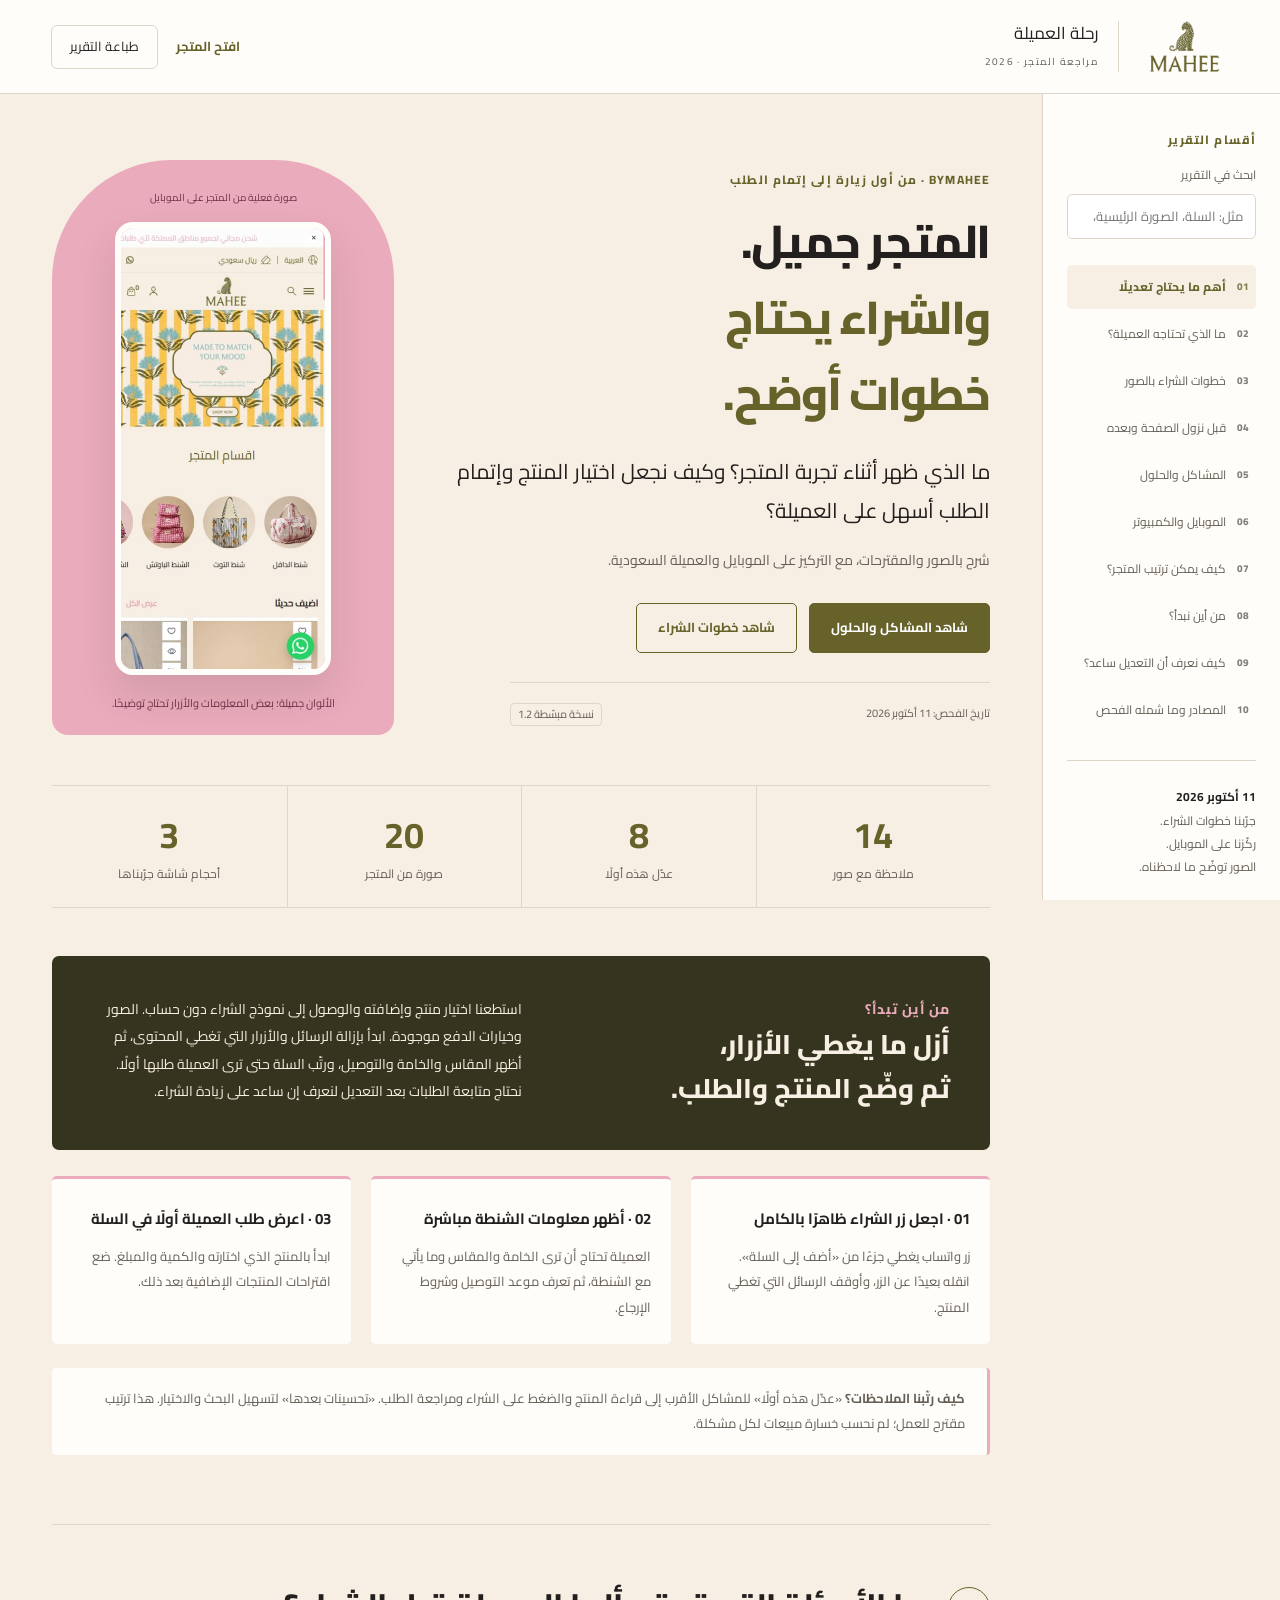
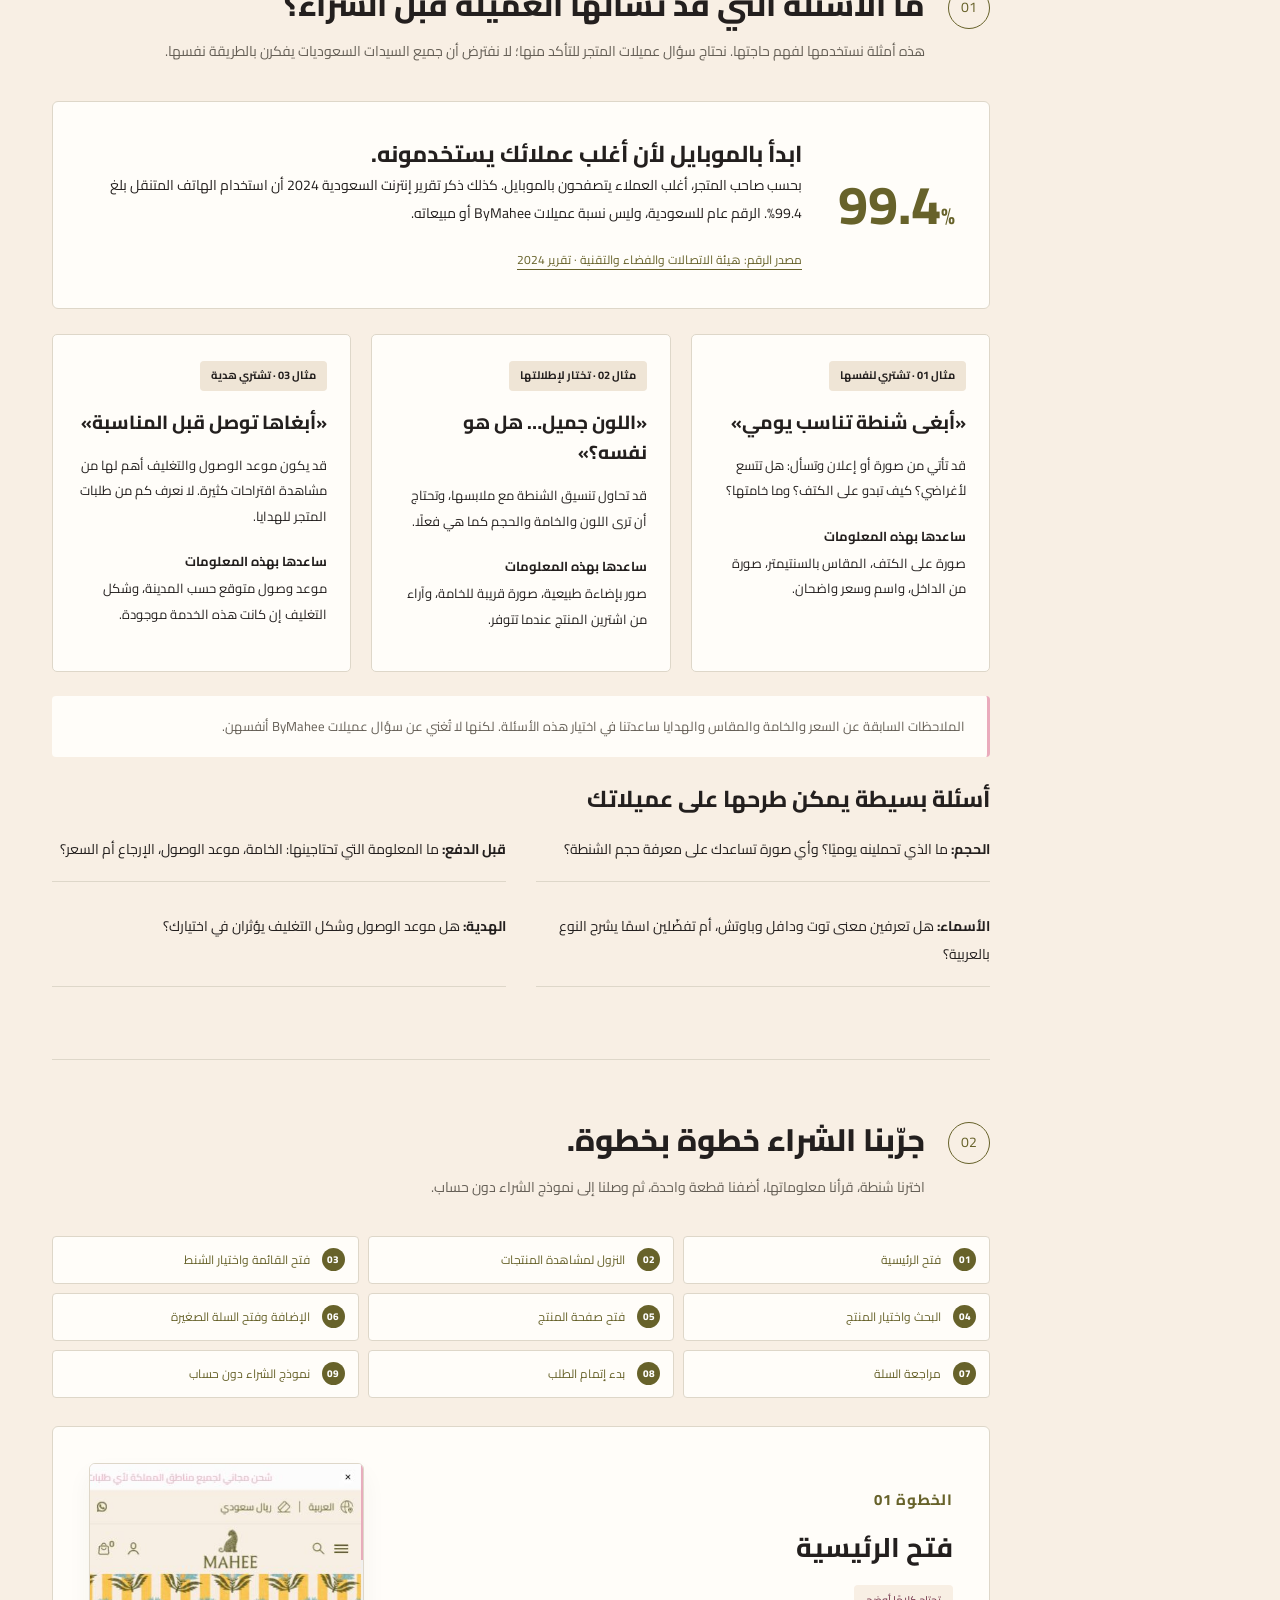
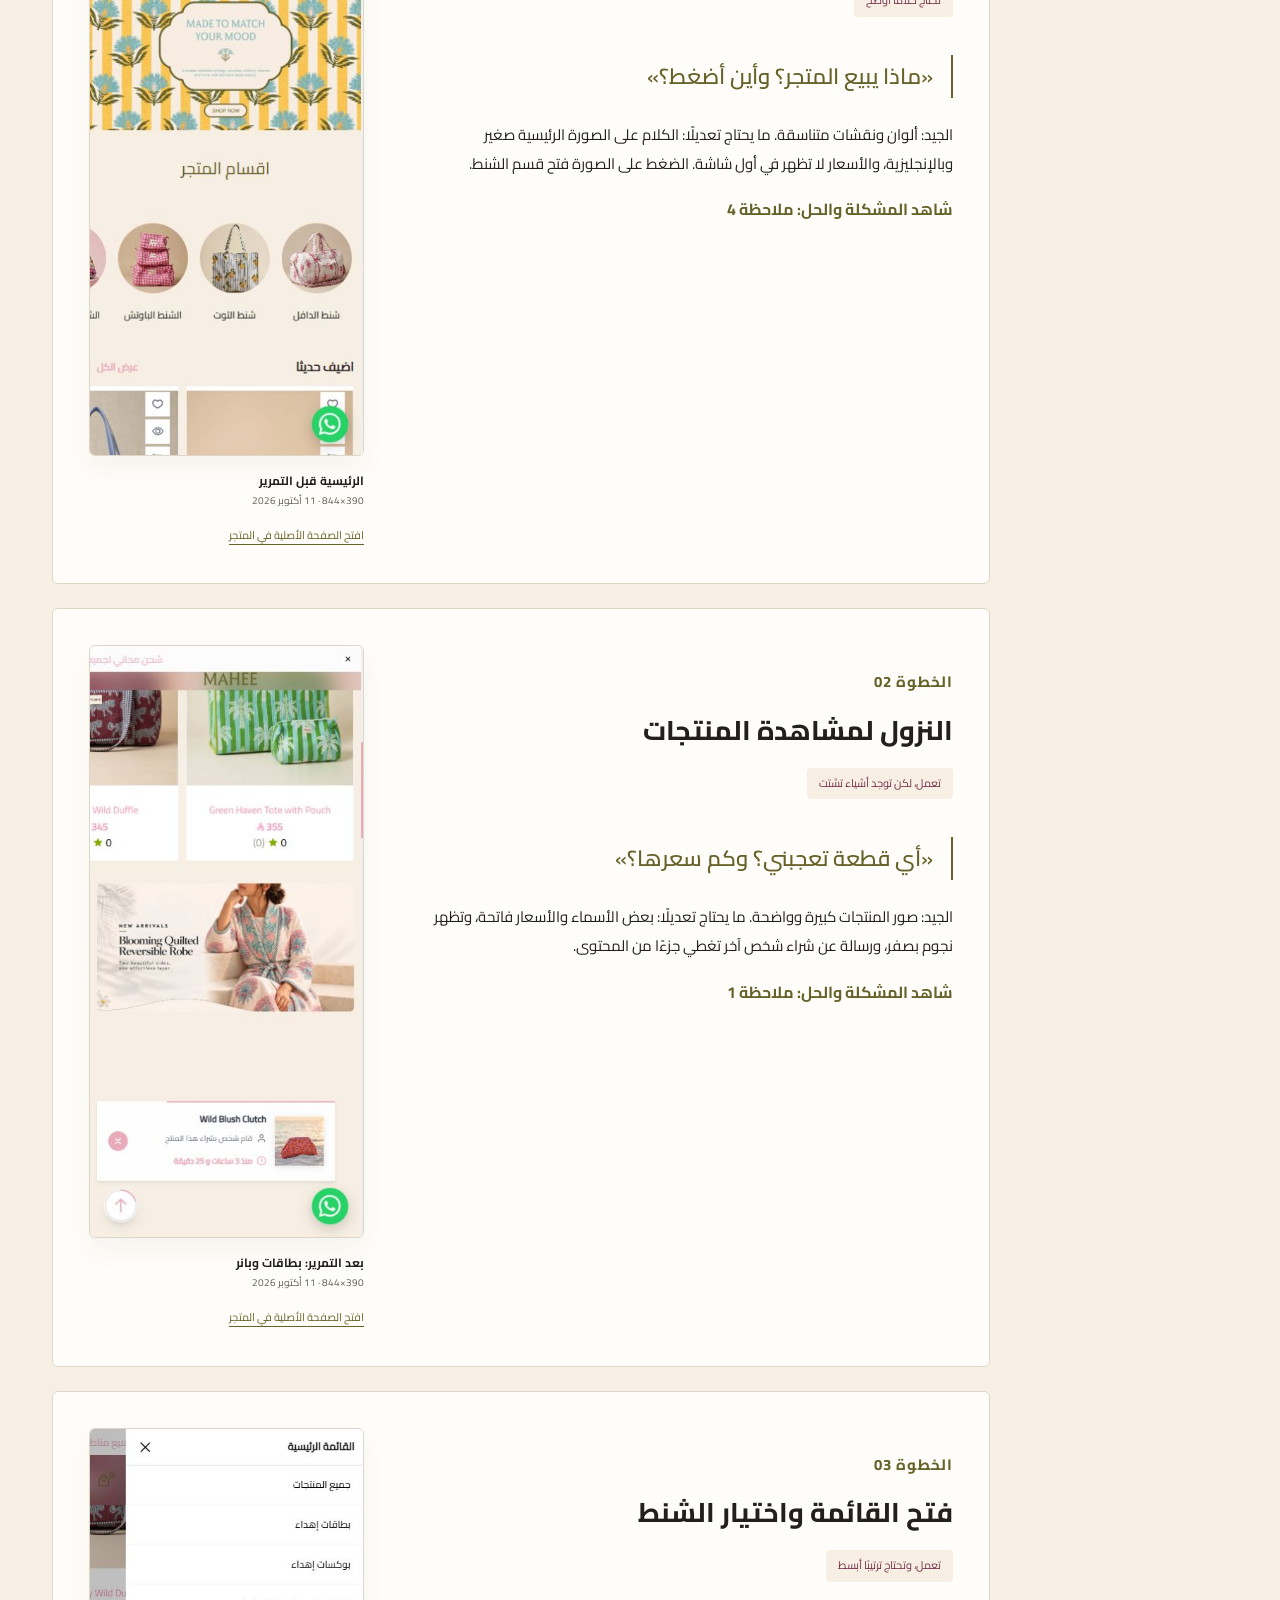
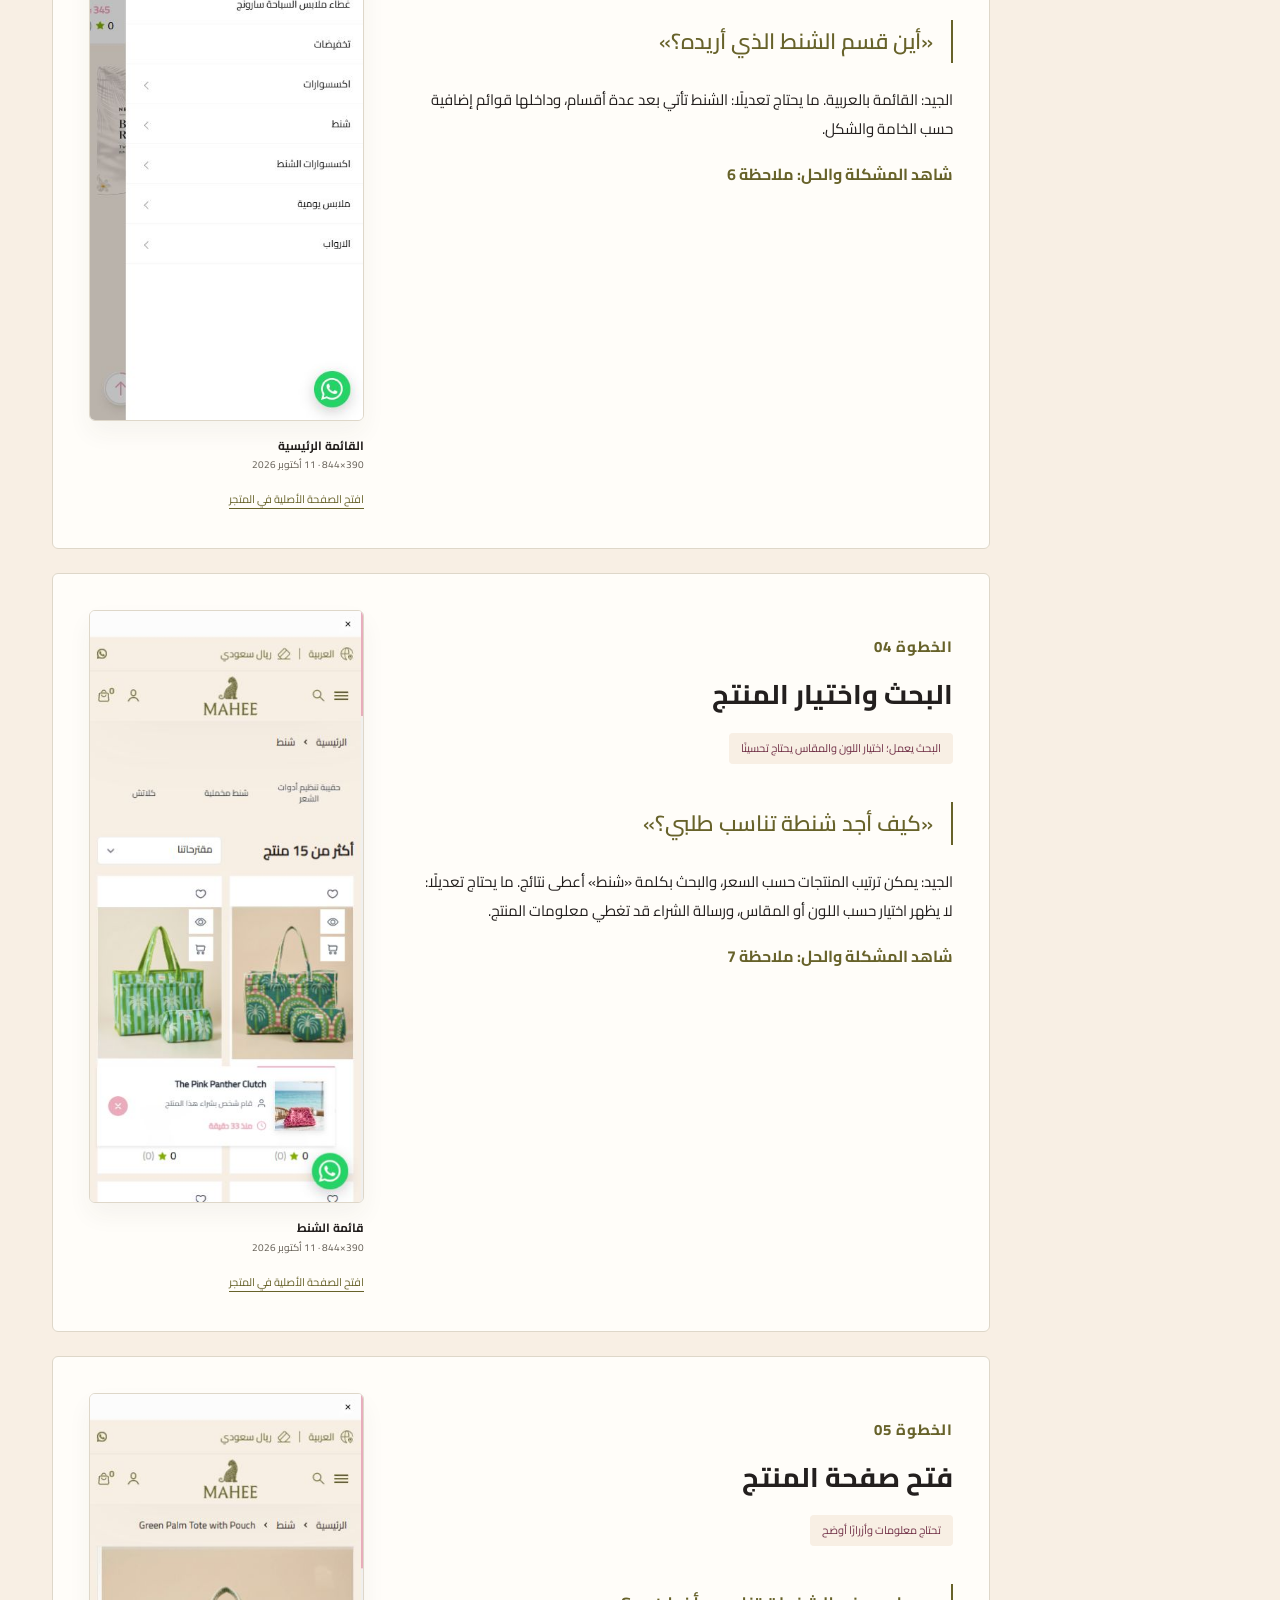
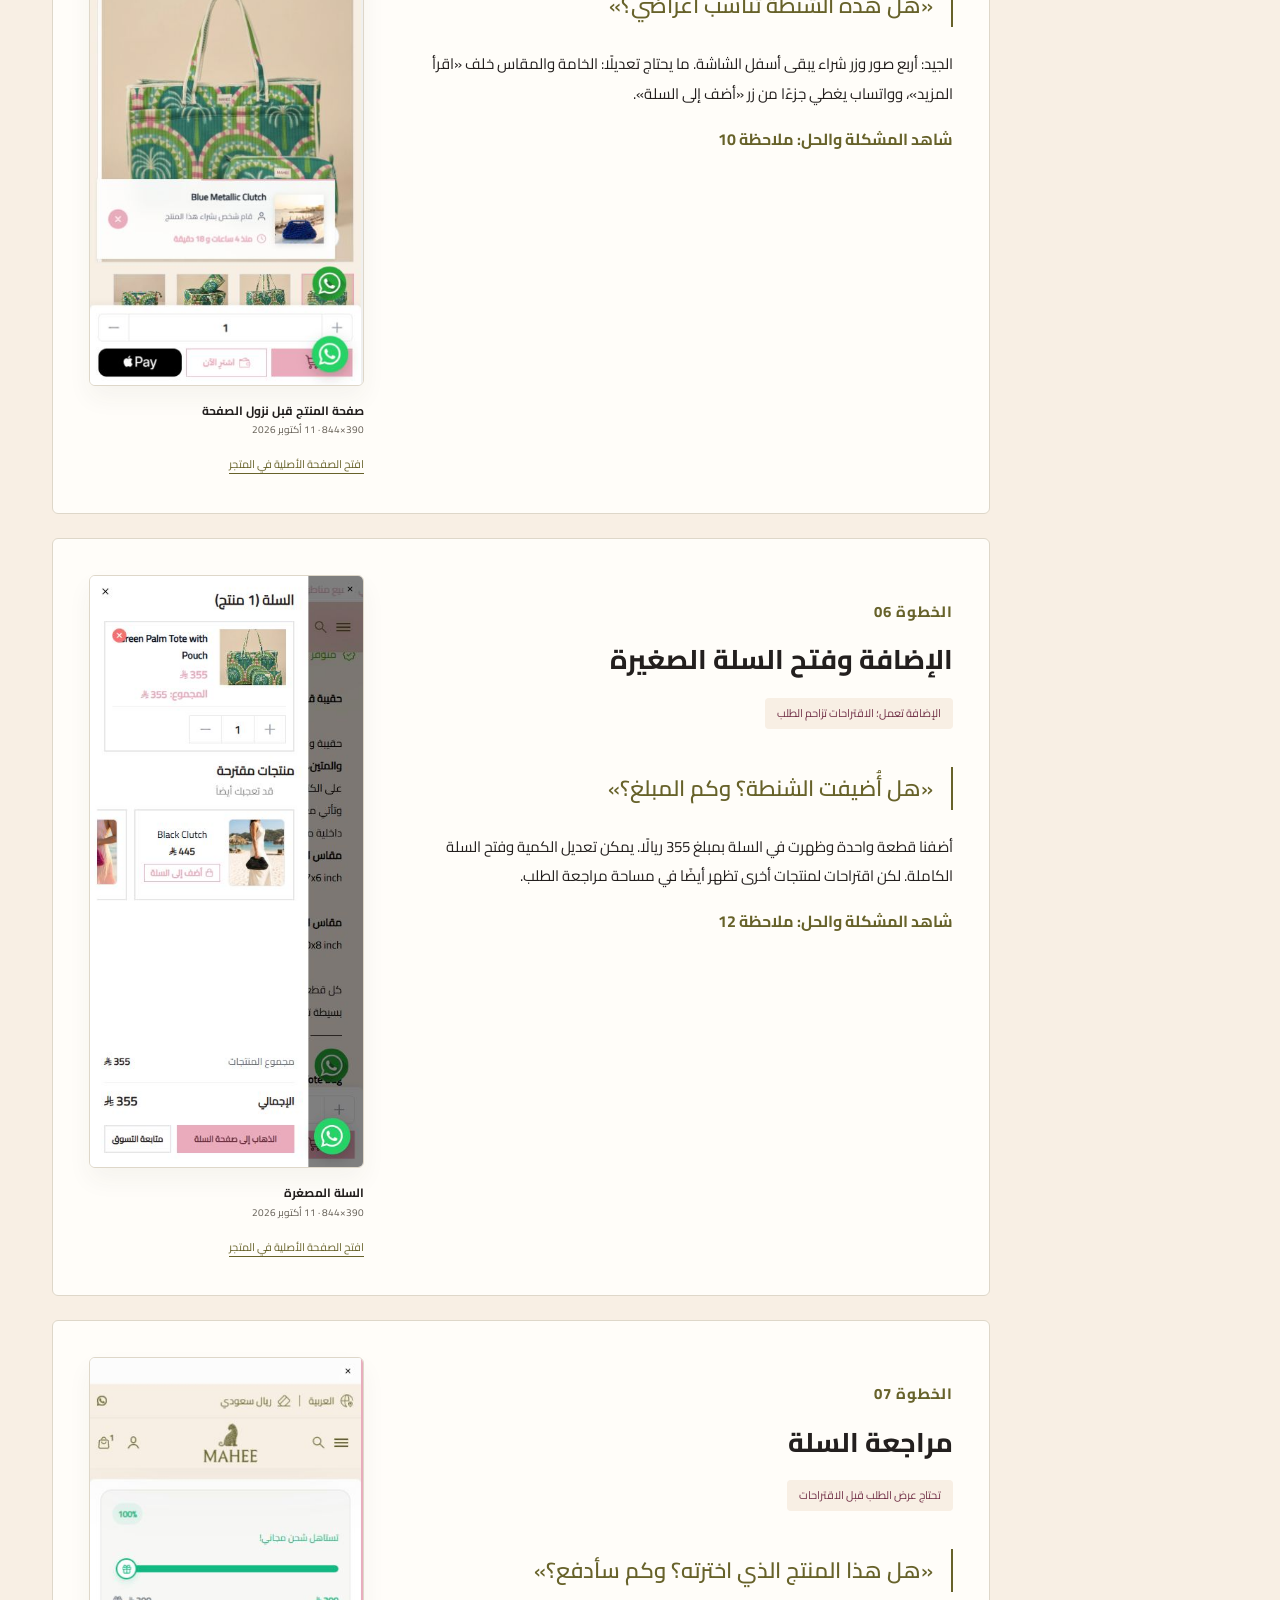
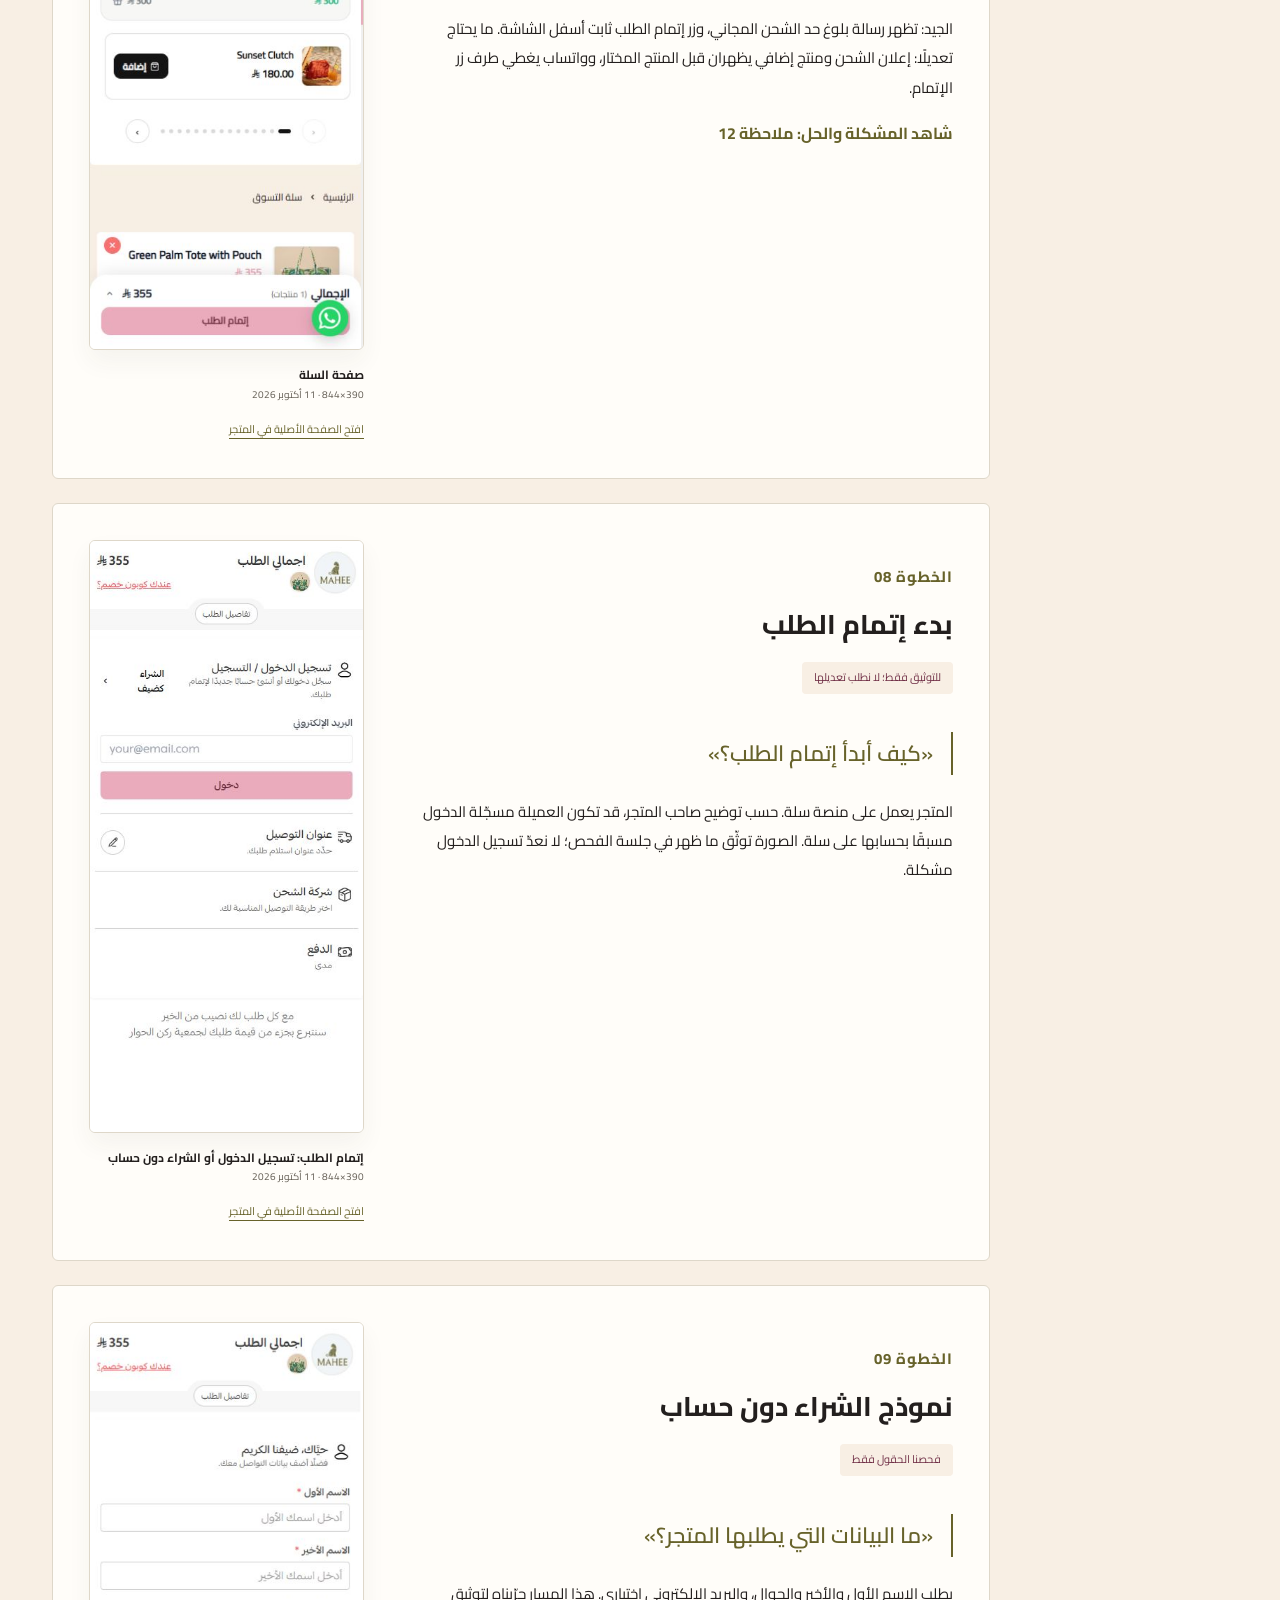
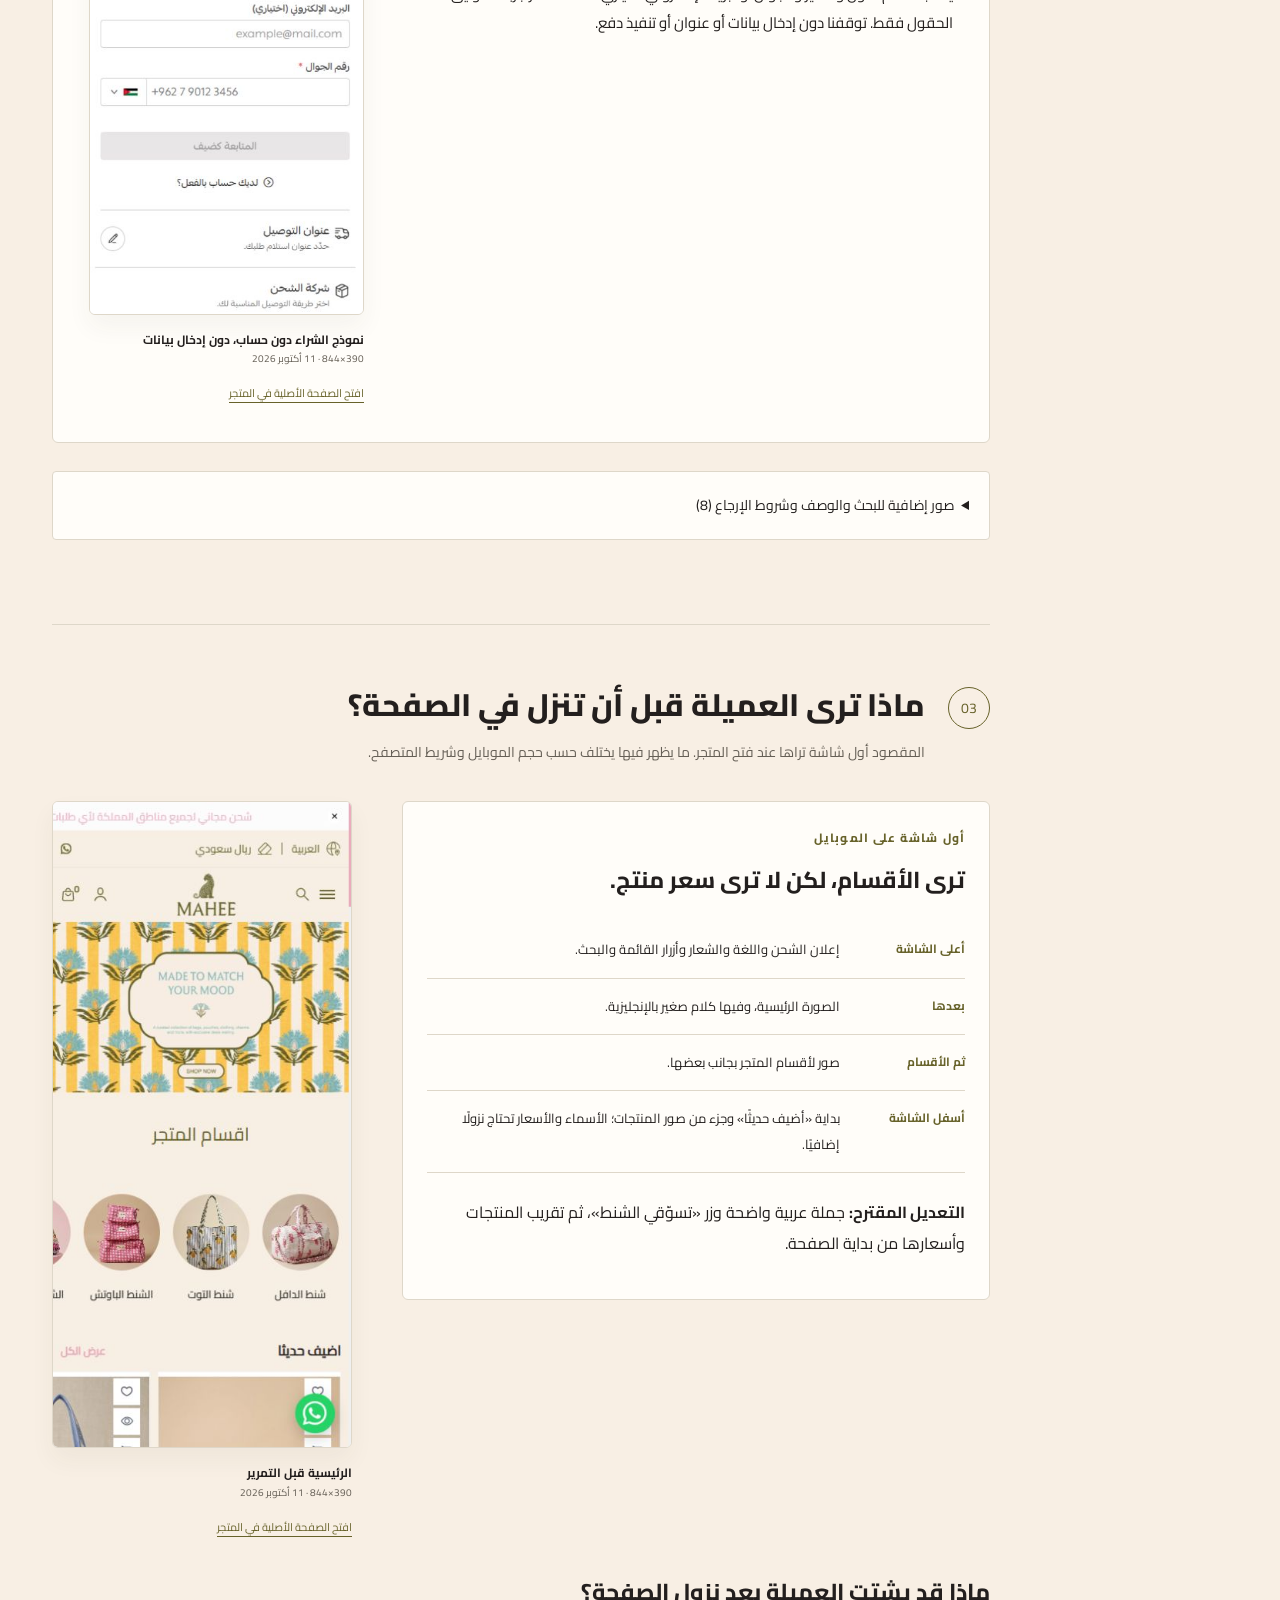
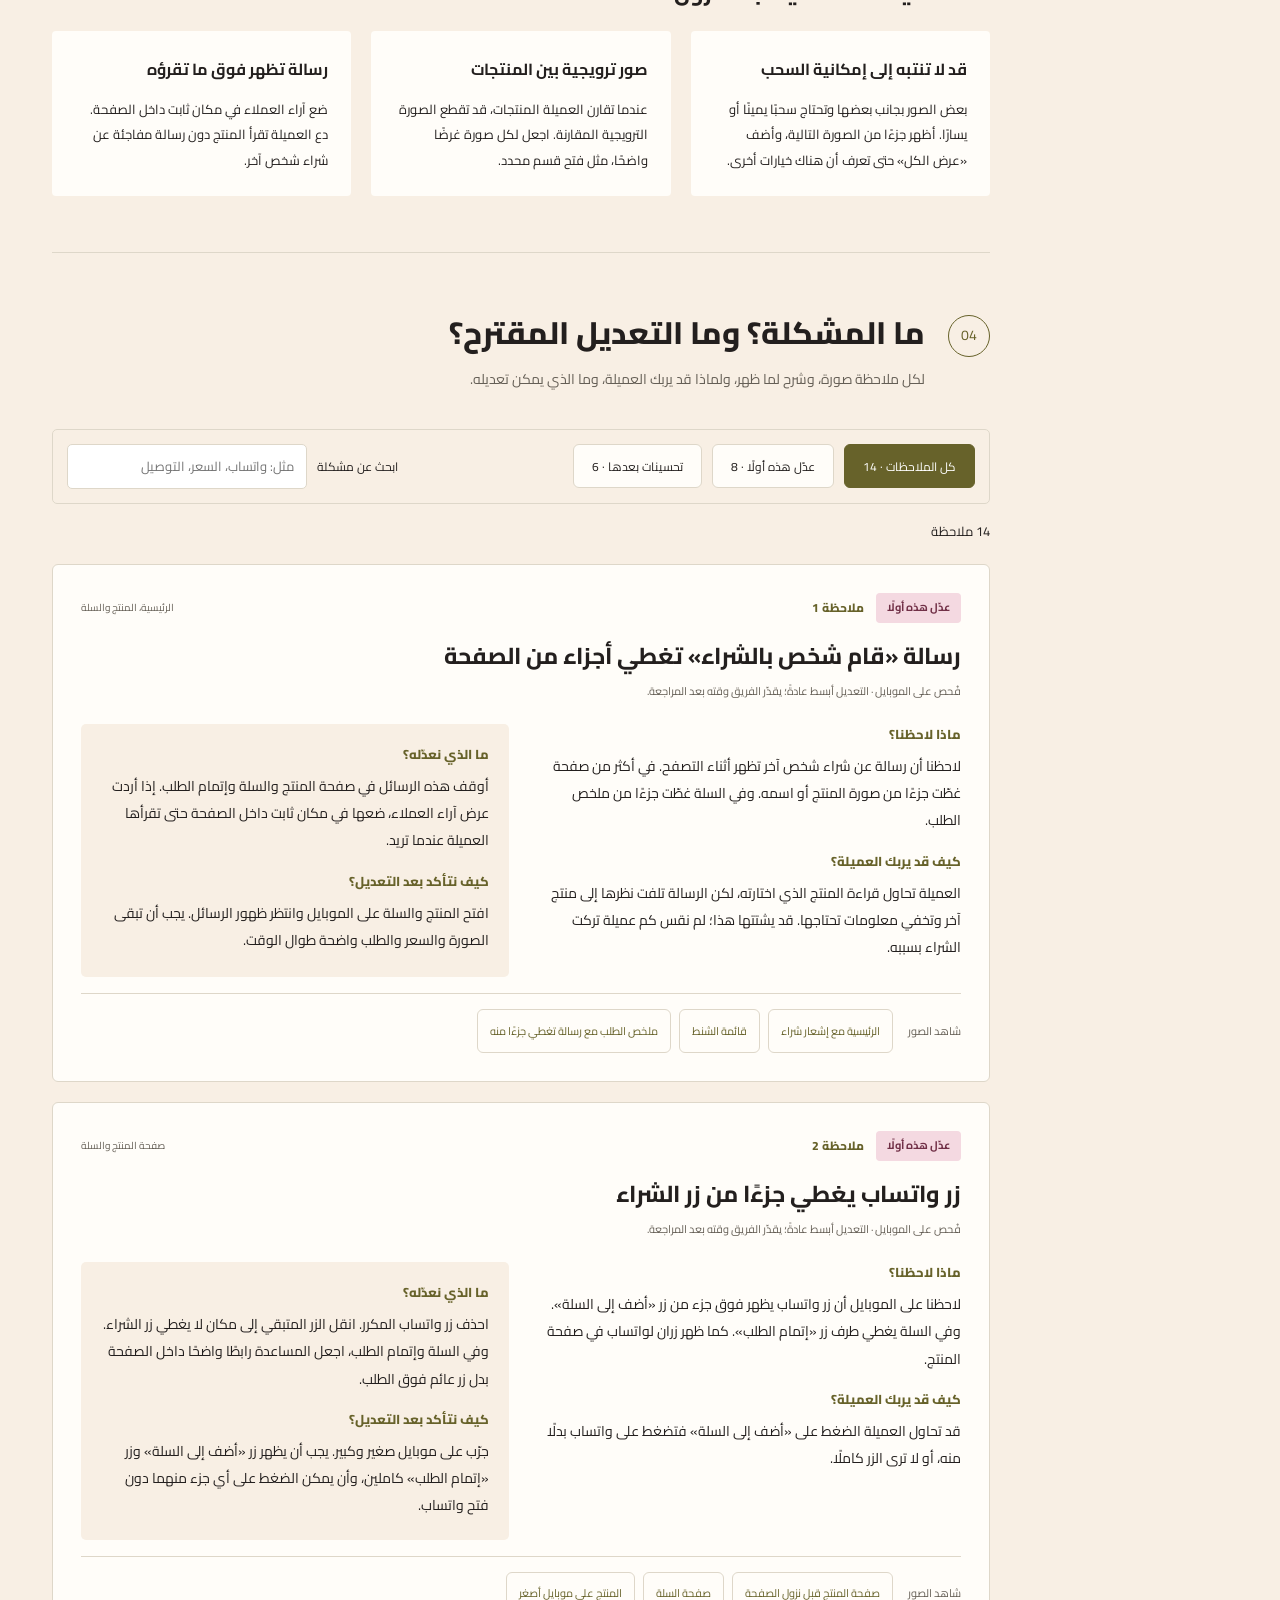
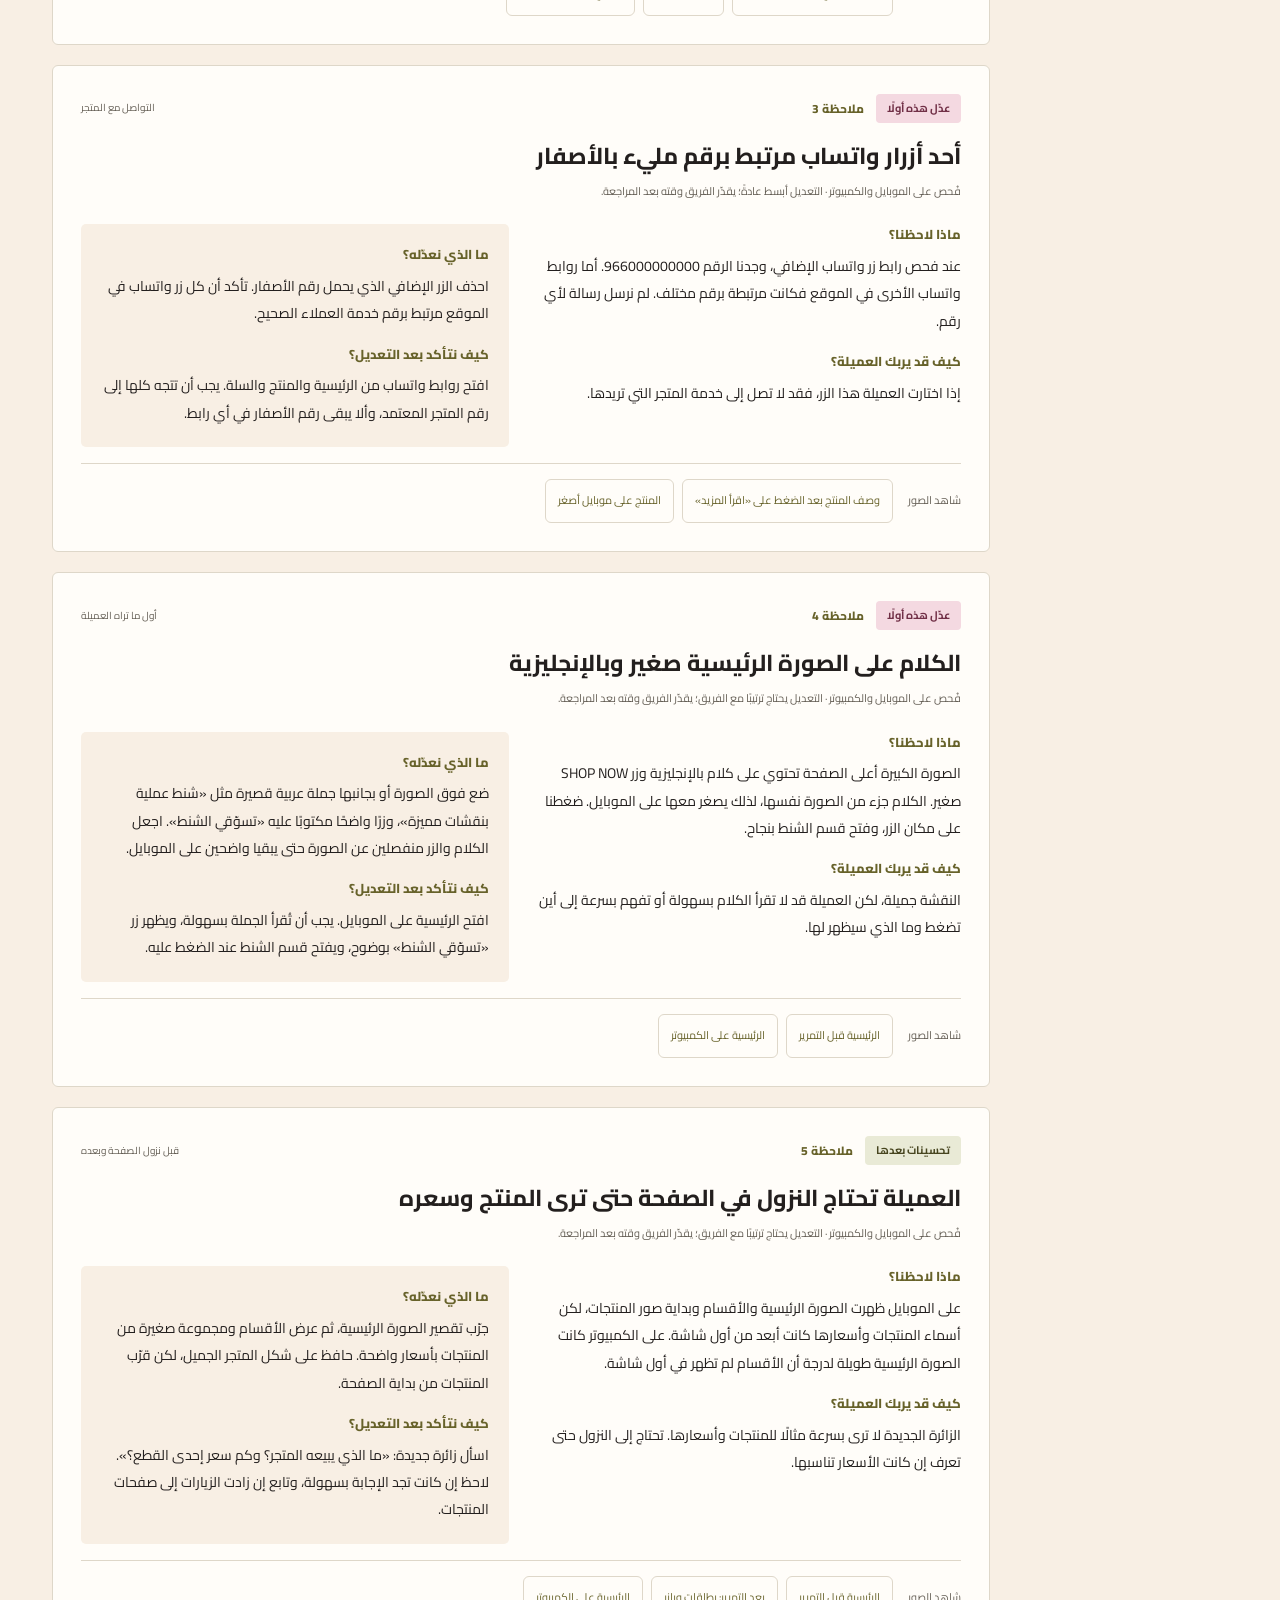
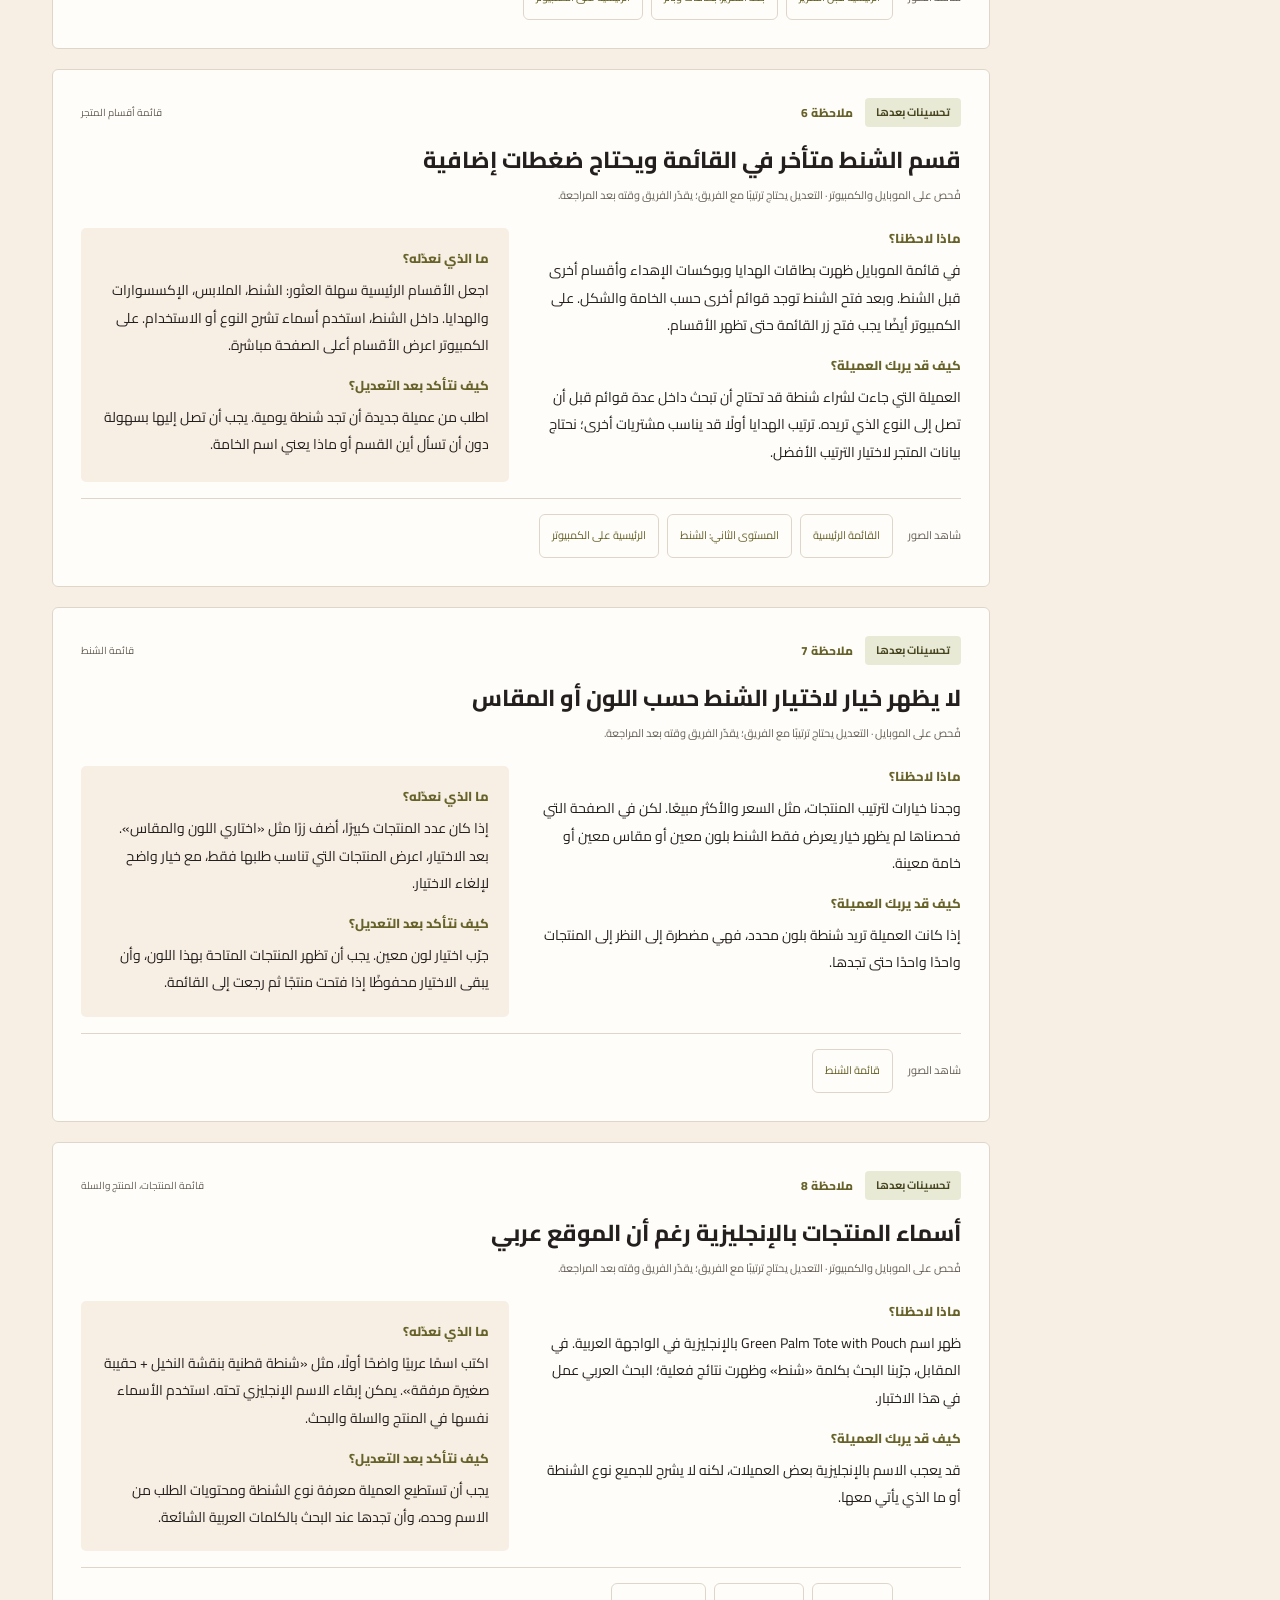
==== commit 7a266e3c: "Remove guest checkout recommendation based on Salla store context" ====
--- a/index.html
+++ b/index.html
@@ -1,15 +1,15 @@
-<!DOCTYPE html><html lang="ar" dir="rtl"><head><meta charset="utf-8"><meta name="viewport" content="width=device-width,initial-scale=1"><meta name="description" content="مراجعة مبسّطة لمتجر ByMahee: ما الذي قد يصعّب الشراء على العميلة، وكيف نسهّله؟ مع صور ومقترحات واضحة للموبايل والكمبيوتر."><meta name="theme-color" content="#67622a"><title>ByMahee · رحلة العميلة | تقرير مبسّط</title><link rel="icon" href="assets/mahee-logo.webp" type="image/webp"><link rel="stylesheet" href="style.css?v=1.1"><script src="app.js?v=1.1" defer></script></head><body><a class="skip" href="#main">انتقل إلى التقرير</a><header class="topbar"><a class="brand" href="#overview"><img src="assets/mahee-logo.webp" alt="MAHEE" width="100" height="56"><span>رحلة العميلة<br><small>مراجعة المتجر · 2026</small></span></a><div class="top-actions"><a class="text-link" href="https://bymahee.com/ar" target="_blank" rel="noopener">افتح المتجر</a><button id="print">طباعة التقرير</button><button id="nav-toggle" aria-expanded="false" aria-controls="sidebar">فهرس التقرير</button></div></header><div class="layout"><aside id="sidebar"><p class="eyebrow">أقسام التقرير</p><label for="search">ابحث في التقرير</label><input id="search" type="search" placeholder="مثل: السلة، الصورة الرئيسية، واتساب"><div id="search-results" aria-live="polite"></div><nav aria-label="أقسام التقرير"><a href="#overview"><span>01</span>أهم ما يحتاج تعديلًا</a><a href="#audience"><span>02</span>ما الذي تحتاجه العميلة؟</a><a href="#journey"><span>03</span>خطوات الشراء بالصور</a><a href="#fold"><span>04</span>قبل نزول الصفحة وبعده</a><a href="#findings"><span>05</span>المشاكل والحلول</a><a href="#desktop"><span>06</span>الموبايل والكمبيوتر</a><a href="#direction"><span>07</span>كيف يمكن ترتيب المتجر؟</a><a href="#roadmap"><span>08</span>من أين نبدأ؟</a><a href="#testing"><span>09</span>كيف نعرف أن التعديل ساعد؟</a><a href="#sources"><span>10</span>المصادر وما شمله الفحص</a></nav><div class="side-note"><strong>11 أكتوبر 2026</strong><p>جرّبنا خطوات الشراء.<br>ركّزنا على الموبايل.<br>الصور توضّح ما لاحظناه.</p></div><a class="repo-link" href="https://github.com/AhmadS-cell/bymahee-ux-journey" target="_blank" rel="noopener">ملفات التقرير على GitHub</a></aside><main id="main">
-<section id="overview" data-title="أهم ما يحتاج تعديلًا"><div class="hero"><div class="hero-copy"><p class="eyebrow">BYMAHEE · من أول زيارة إلى إتمام الطلب</p><h1>المتجر جميل.<br><em>والشراء يحتاج<br>خطوات أوضح.</em></h1><p class="lead">ما الذي ظهر أثناء تجربة المتجر؟ وكيف نجعل اختيار المنتج وإتمام الطلب أسهل على العميلة؟</p><p class="hero-note">شرح بالصور والمقترحات، مع التركيز على الموبايل والعميلة السعودية.</p><div class="hero-actions"><a class="button primary" href="#findings">شاهد المشاكل والحلول</a><a class="button secondary" href="#journey">شاهد خطوات الشراء</a></div><div class="edition">تاريخ الفحص: 11 أكتوبر 2026 <span>نسخة مبسّطة 1.1</span></div></div><div class="hero-visual"><span class="visual-label">صورة فعلية من المتجر على الموبايل</span><div class="hero-phone"><img src="assets/17-hero-mobile-clean.jpg" alt="أول شاشة من متجر ByMahee على الموبايل" width="390" height="844"></div><p>الألوان جميلة؛ بعض المعلومات والأزرار تحتاج توضيحًا.</p></div></div>
-<div class="stats"><div><strong>15</strong><span>ملاحظة مع صور</span></div><div><strong>8</strong><span>عدّل هذه أولًا</span></div><div><strong>20</strong><span>صورة من المتجر</span></div><div><strong>3</strong><span>أحجام شاشة جرّبناها</span></div></div>
+<!DOCTYPE html><html lang="ar" dir="rtl"><head><meta charset="utf-8"><meta name="viewport" content="width=device-width,initial-scale=1"><meta name="description" content="مراجعة مبسّطة لمتجر ByMahee: ما الذي قد يصعّب الشراء على العميلة، وكيف نسهّله؟ مع صور ومقترحات واضحة للموبايل والكمبيوتر."><meta name="theme-color" content="#67622a"><title>ByMahee · رحلة العميلة | تقرير مبسّط</title><link rel="icon" href="assets/mahee-logo.webp" type="image/webp"><link rel="stylesheet" href="style.css?v=1.2"><script src="app.js?v=1.2" defer></script></head><body><a class="skip" href="#main">انتقل إلى التقرير</a><header class="topbar"><a class="brand" href="#overview"><img src="assets/mahee-logo.webp" alt="MAHEE" width="100" height="56"><span>رحلة العميلة<br><small>مراجعة المتجر · 2026</small></span></a><div class="top-actions"><a class="text-link" href="https://bymahee.com/ar" target="_blank" rel="noopener">افتح المتجر</a><button id="print">طباعة التقرير</button><button id="nav-toggle" aria-expanded="false" aria-controls="sidebar">فهرس التقرير</button></div></header><div class="layout"><aside id="sidebar"><p class="eyebrow">أقسام التقرير</p><label for="search">ابحث في التقرير</label><input id="search" type="search" placeholder="مثل: السلة، الصورة الرئيسية، واتساب"><div id="search-results" aria-live="polite"></div><nav aria-label="أقسام التقرير"><a href="#overview"><span>01</span>أهم ما يحتاج تعديلًا</a><a href="#audience"><span>02</span>ما الذي تحتاجه العميلة؟</a><a href="#journey"><span>03</span>خطوات الشراء بالصور</a><a href="#fold"><span>04</span>قبل نزول الصفحة وبعده</a><a href="#findings"><span>05</span>المشاكل والحلول</a><a href="#desktop"><span>06</span>الموبايل والكمبيوتر</a><a href="#direction"><span>07</span>كيف يمكن ترتيب المتجر؟</a><a href="#roadmap"><span>08</span>من أين نبدأ؟</a><a href="#testing"><span>09</span>كيف نعرف أن التعديل ساعد؟</a><a href="#sources"><span>10</span>المصادر وما شمله الفحص</a></nav><div class="side-note"><strong>11 أكتوبر 2026</strong><p>جرّبنا خطوات الشراء.<br>ركّزنا على الموبايل.<br>الصور توضّح ما لاحظناه.</p></div><a class="repo-link" href="https://github.com/AhmadS-cell/bymahee-ux-journey" target="_blank" rel="noopener">ملفات التقرير على GitHub</a></aside><main id="main">
+<section id="overview" data-title="أهم ما يحتاج تعديلًا"><div class="hero"><div class="hero-copy"><p class="eyebrow">BYMAHEE · من أول زيارة إلى إتمام الطلب</p><h1>المتجر جميل.<br><em>والشراء يحتاج<br>خطوات أوضح.</em></h1><p class="lead">ما الذي ظهر أثناء تجربة المتجر؟ وكيف نجعل اختيار المنتج وإتمام الطلب أسهل على العميلة؟</p><p class="hero-note">شرح بالصور والمقترحات، مع التركيز على الموبايل والعميلة السعودية.</p><div class="hero-actions"><a class="button primary" href="#findings">شاهد المشاكل والحلول</a><a class="button secondary" href="#journey">شاهد خطوات الشراء</a></div><div class="edition">تاريخ الفحص: 11 أكتوبر 2026 <span>نسخة مبسّطة 1.2</span></div></div><div class="hero-visual"><span class="visual-label">صورة فعلية من المتجر على الموبايل</span><div class="hero-phone"><img src="assets/17-hero-mobile-clean.jpg" alt="أول شاشة من متجر ByMahee على الموبايل" width="390" height="844"></div><p>الألوان جميلة؛ بعض المعلومات والأزرار تحتاج توضيحًا.</p></div></div>
+<div class="stats"><div><strong>14</strong><span>ملاحظة مع صور</span></div><div><strong>8</strong><span>عدّل هذه أولًا</span></div><div><strong>20</strong><span>صورة من المتجر</span></div><div><strong>3</strong><span>أحجام شاشة جرّبناها</span></div></div>
 <div class="decision"><div><p class="eyebrow">من أين تبدأ؟</p><h2>أزل ما يغطي الأزرار،<br>ثم وضّح المنتج والطلب.</h2></div><p>استطعنا اختيار منتج وإضافته والوصول إلى نموذج الشراء دون حساب. الصور وخيارات الدفع موجودة. ابدأ بإزالة الرسائل والأزرار التي تغطي المحتوى، ثم أظهر المقاس والخامة والتوصيل، ورتّب السلة حتى ترى العميلة طلبها أولًا. نحتاج متابعة الطلبات بعد التعديل لنعرف إن ساعد على زيادة الشراء.</p></div>
 <div class="three-grid"><a class="summary-card" href="#F02"><b>01 · اجعل زر الشراء ظاهرًا بالكامل</b><p>زر واتساب يغطي جزءًا من «أضف إلى السلة». انقله بعيدًا عن الزر، وأوقف الرسائل التي تغطي المنتج.</p></a><a class="summary-card" href="#F10"><b>02 · أظهر معلومات الشنطة مباشرة</b><p>العميلة تحتاج أن ترى الخامة والمقاس وما يأتي مع الشنطة، ثم تعرف موعد التوصيل وشروط الإرجاع.</p></a><a class="summary-card" href="#F12"><b>03 · اعرض طلب العميلة أولًا في السلة</b><p>ابدأ بالمنتج الذي اختارته والكمية والمبلغ. ضع اقتراحات المنتجات الإضافية بعد ذلك.</p></a></div>
 <div class="note"><b>كيف رتّبنا الملاحظات؟</b> «عدّل هذه أولًا» للمشاكل الأقرب إلى قراءة المنتج والضغط على الشراء ومراجعة الطلب. «تحسينات بعدها» لتسهيل البحث والاختيار. هذا ترتيب مقترح للعمل؛ لم نحسب خسارة مبيعات لكل مشكلة.</div></section><section id="audience" data-title="ما الذي تحتاجه العميلة؟"><div class="section-head"><span class="section-no">01</span><div><h2>ما الأسئلة التي قد تسألها العميلة قبل الشراء؟</h2><p>هذه أمثلة نستخدمها لفهم حاجتها. نحتاج سؤال عميلات المتجر للتأكد منها؛ لا نفترض أن جميع السيدات السعوديات يفكرن بالطريقة نفسها.</p></div></div><div class="audience-intro"><div class="large-number">99.4<small>%</small></div><div><h3>ابدأ بالموبايل لأن أغلب عملائك يستخدمونه.</h3><p>بحسب صاحب المتجر، أغلب العملاء يتصفحون بالموبايل. كذلك ذكر تقرير إنترنت السعودية 2024 أن استخدام الهاتف المتنقل بلغ 99.4%. الرقم عام للسعودية، وليس نسبة عميلات ByMahee أو مبيعاته.</p><a href="https://www.cst.gov.sa/media-center/news/CST-Issued-the-Saudi-Internet-Report-2024" target="_blank" rel="noopener">مصدر الرقم: هيئة الاتصالات والفضاء والتقنية · تقرير 2024</a></div></div>
 <div class="three-grid persona-grid"><article><span class="tag">مثال 01 · تشتري لنفسها</span><h3>«أبغى شنطة تناسب يومي»</h3><p>قد تأتي من صورة أو إعلان وتسأل: هل تتسع لأغراضي؟ كيف تبدو على الكتف؟ وما خامتها؟</p><b>ساعدها بهذه المعلومات</b><p>صورة على الكتف، المقاس بالسنتيمتر، صورة من الداخل، واسم وسعر واضحان.</p></article><article><span class="tag">مثال 02 · تختار لإطلالتها</span><h3>«اللون جميل… هل هو نفسه؟»</h3><p>قد تحاول تنسيق الشنطة مع ملابسها، وتحتاج أن ترى اللون والخامة والحجم كما هي فعلًا.</p><b>ساعدها بهذه المعلومات</b><p>صور بإضاءة طبيعية، صورة قريبة للخامة، وآراء من اشترين المنتج عندما تتوفر.</p></article><article><span class="tag">مثال 03 · تشتري هدية</span><h3>«أبغاها توصل قبل المناسبة»</h3><p>قد يكون موعد الوصول والتغليف أهم لها من مشاهدة اقتراحات كثيرة. لا نعرف كم من طلبات المتجر للهدايا.</p><b>ساعدها بهذه المعلومات</b><p>موعد وصول متوقع حسب المدينة، وشكل التغليف إن كانت هذه الخدمة موجودة.</p></article></div>
 <div class="note">الملاحظات السابقة عن السعر والخامة والمقاس والهدايا ساعدتنا في اختيار هذه الأسئلة. لكنها لا تُغني عن سؤال عميلات ByMahee أنفسهن.</div>
-<h3>أسئلة بسيطة يمكن طرحها على عميلاتك</h3><div class="question-list"><p><b>الحجم:</b> ما الذي تحملينه يوميًا؟ وأي صورة تساعدك على معرفة حجم الشنطة؟</p><p><b>قبل الدفع:</b> ما المعلومة التي تحتاجينها: الخامة، موعد الوصول، الإرجاع أم السعر؟</p><p><b>الأسماء:</b> هل تعرفين معنى توت ودافل وباوتش، أم تفضّلين اسمًا يشرح النوع بالعربية؟</p><p><b>الهدية:</b> هل موعد الوصول وشكل التغليف يؤثران في اختيارك؟</p></div></section><section id="journey" data-title="خطوات الشراء بالصور"><div class="section-head"><span class="section-no">02</span><div><h2>جرّبنا الشراء خطوة بخطوة.</h2><p>اخترنا شنطة، قرأنا معلوماتها، أضفنا قطعة واحدة، ثم وصلنا إلى نموذج الشراء دون حساب.</p></div></div><div class="journey-strip"><a href="#step-1"><span>01</span>فتح الرئيسية</a><a href="#step-2"><span>02</span>النزول لمشاهدة المنتجات</a><a href="#step-3"><span>03</span>فتح القائمة واختيار الشنط</a><a href="#step-4"><span>04</span>البحث واختيار المنتج</a><a href="#step-5"><span>05</span>فتح صفحة المنتج</a><a href="#step-6"><span>06</span>الإضافة وفتح السلة الصغيرة</a><a href="#step-7"><span>07</span>مراجعة السلة</a><a href="#step-8"><span>08</span>بدء إتمام الطلب</a><a href="#step-9"><span>09</span>نموذج الشراء دون حساب</a></div><article class="journey-step" id="step-1"><div class="step-copy"><p class="eyebrow">الخطوة 01</p><h3>فتح الرئيسية</h3><span class="health">تحتاج كلامًا أوضح</span><blockquote>«ماذا يبيع المتجر؟ وأين أضغط؟»</blockquote><p>الجيد: ألوان ونقشات متناسقة. ما يحتاج تعديلًا: الكلام على الصورة الرئيسية صغير وبالإنجليزية، والأسعار لا تظهر في أول شاشة. الضغط على الصورة فتح قسم الشنط.</p><a class="text-link" href="#F04">شاهد المشكلة والحل: ملاحظة 4</a></div><figure class="evidence phone"><button class="zoom" data-image="assets/17-hero-mobile-clean.jpg" data-caption="الرئيسية قبل التمرير · 390×844 · 11 أكتوبر 2026" aria-label="تكبير صورة الرئيسية قبل التمرير"><img src="assets/17-hero-mobile-clean.jpg" width="387" height="838" alt="الرئيسية قبل التمرير" loading="lazy"></button><figcaption><strong>الرئيسية قبل التمرير</strong><span>390×844 · 11 أكتوبر 2026</span><p></p><a href="https://bymahee.com/ar" target="_blank" rel="noopener">افتح الصفحة الأصلية في المتجر</a></figcaption></figure></article><article class="journey-step" id="step-2"><div class="step-copy"><p class="eyebrow">الخطوة 02</p><h3>النزول لمشاهدة المنتجات</h3><span class="health">تعمل، لكن توجد أشياء تشتت</span><blockquote>«أي قطعة تعجبني؟ وكم سعرها؟»</blockquote><p>الجيد: صور المنتجات كبيرة وواضحة. ما يحتاج تعديلًا: بعض الأسماء والأسعار فاتحة، وتظهر نجوم بصفر، ورسالة عن شراء شخص آخر تغطي جزءًا من المحتوى.</p><a class="text-link" href="#F01">شاهد المشكلة والحل: ملاحظة 1</a></div><figure class="evidence phone"><button class="zoom" data-image="assets/02-home-below-fold.jpg" data-caption="بعد التمرير: بطاقات وبانر · 390×844 · 11 أكتوبر 2026" aria-label="تكبير صورة بعد التمرير: بطاقات وبانر"><img src="assets/02-home-below-fold.jpg" width="387" height="838" alt="بعد التمرير: بطاقات وبانر" loading="lazy"></button><figcaption><strong>بعد التمرير: بطاقات وبانر</strong><span>390×844 · 11 أكتوبر 2026</span><p></p><a href="https://bymahee.com/ar" target="_blank" rel="noopener">افتح الصفحة الأصلية في المتجر</a></figcaption></figure></article><article class="journey-step" id="step-3"><div class="step-copy"><p class="eyebrow">الخطوة 03</p><h3>فتح القائمة واختيار الشنط</h3><span class="health">تعمل، وتحتاج ترتيبًا أبسط</span><blockquote>«أين قسم الشنط الذي أريده؟»</blockquote><p>الجيد: القائمة بالعربية. ما يحتاج تعديلًا: الشنط تأتي بعد عدة أقسام، وداخلها قوائم إضافية حسب الخامة والشكل.</p><a class="text-link" href="#F06">شاهد المشكلة والحل: ملاحظة 6</a></div><figure class="evidence phone"><button class="zoom" data-image="assets/03-menu-mobile.jpg" data-caption="القائمة الرئيسية · 390×844 · 11 أكتوبر 2026" aria-label="تكبير صورة القائمة الرئيسية"><img src="assets/03-menu-mobile.jpg" width="390" height="844" alt="القائمة الرئيسية" loading="lazy"></button><figcaption><strong>القائمة الرئيسية</strong><span>390×844 · 11 أكتوبر 2026</span><p></p><a href="https://bymahee.com/ar" target="_blank" rel="noopener">افتح الصفحة الأصلية في المتجر</a></figcaption></figure></article><article class="journey-step" id="step-4"><div class="step-copy"><p class="eyebrow">الخطوة 04</p><h3>البحث واختيار المنتج</h3><span class="health">البحث يعمل؛ اختيار اللون والمقاس يحتاج تحسينًا</span><blockquote>«كيف أجد شنطة تناسب طلبي؟»</blockquote><p>الجيد: يمكن ترتيب المنتجات حسب السعر، والبحث بكلمة «شنط» أعطى نتائج. ما يحتاج تعديلًا: لا يظهر اختيار حسب اللون أو المقاس، ورسالة الشراء قد تغطي معلومات المنتج.</p><a class="text-link" href="#F07">شاهد المشكلة والحل: ملاحظة 7</a></div><figure class="evidence phone"><button class="zoom" data-image="assets/05-category-mobile.jpg" data-caption="قائمة الشنط · 390×844 · 11 أكتوبر 2026" aria-label="تكبير صورة قائمة الشنط"><img src="assets/05-category-mobile.jpg" width="387" height="838" alt="قائمة الشنط" loading="lazy"></button><figcaption><strong>قائمة الشنط</strong><span>390×844 · 11 أكتوبر 2026</span><p></p><a href="https://bymahee.com/ar/%D8%B4%D9%86%D8%B7/c541461361" target="_blank" rel="noopener">افتح الصفحة الأصلية في المتجر</a></figcaption></figure></article><article class="journey-step" id="step-5"><div class="step-copy"><p class="eyebrow">الخطوة 05</p><h3>فتح صفحة المنتج</h3><span class="health">تحتاج معلومات وأزرارًا أوضح</span><blockquote>«هل هذه الشنطة تناسب أغراضي؟»</blockquote><p>الجيد: أربع صور وزر شراء يبقى أسفل الشاشة. ما يحتاج تعديلًا: الخامة والمقاس خلف «اقرأ المزيد»، وواتساب يغطي جزءًا من زر «أضف إلى السلة».</p><a class="text-link" href="#F10">شاهد المشكلة والحل: ملاحظة 10</a></div><figure class="evidence phone"><button class="zoom" data-image="assets/06-product-mobile.jpg" data-caption="صفحة المنتج قبل نزول الصفحة · 390×844 · 11 أكتوبر 2026" aria-label="تكبير صورة صفحة المنتج قبل نزول الصفحة"><img src="assets/06-product-mobile.jpg" width="387" height="838" alt="صفحة المنتج قبل نزول الصفحة" loading="lazy"></button><figcaption><strong>صفحة المنتج قبل نزول الصفحة</strong><span>390×844 · 11 أكتوبر 2026</span><p></p><a href="https://bymahee.com/ar/green-palm-tote-with-pouch/p1130514877" target="_blank" rel="noopener">افتح الصفحة الأصلية في المتجر</a></figcaption></figure></article><article class="journey-step" id="step-6"><div class="step-copy"><p class="eyebrow">الخطوة 06</p><h3>الإضافة وفتح السلة الصغيرة</h3><span class="health">الإضافة تعمل؛ الاقتراحات تزاحم الطلب</span><blockquote>«هل أُضيفت الشنطة؟ وكم المبلغ؟»</blockquote><p>أضفنا قطعة واحدة وظهرت في السلة بمبلغ 355 ريالًا. يمكن تعديل الكمية وفتح السلة الكاملة. لكن اقتراحات لمنتجات أخرى تظهر أيضًا في مساحة مراجعة الطلب.</p><a class="text-link" href="#F12">شاهد المشكلة والحل: ملاحظة 12</a></div><figure class="evidence phone"><button class="zoom" data-image="assets/10-cart-drawer.jpg" data-caption="السلة المصغرة · 390×844 · 11 أكتوبر 2026" aria-label="تكبير صورة السلة المصغرة"><img src="assets/10-cart-drawer.jpg" width="390" height="844" alt="السلة المصغرة" loading="lazy"></button><figcaption><strong>السلة المصغرة</strong><span>390×844 · 11 أكتوبر 2026</span><p></p><a href="https://bymahee.com/ar/green-palm-tote-with-pouch/p1130514877" target="_blank" rel="noopener">افتح الصفحة الأصلية في المتجر</a></figcaption></figure></article><article class="journey-step" id="step-7"><div class="step-copy"><p class="eyebrow">الخطوة 07</p><h3>مراجعة السلة</h3><span class="health">تحتاج عرض الطلب قبل الاقتراحات</span><blockquote>«هل هذا المنتج الذي اخترته؟ وكم سأدفع؟»</blockquote><p>الجيد: تظهر رسالة بلوغ حد الشحن المجاني، وزر إتمام الطلب ثابت أسفل الشاشة. ما يحتاج تعديلًا: إعلان الشحن ومنتج إضافي يظهران قبل المنتج المختار، وواتساب يغطي طرف زر الإتمام.</p><a class="text-link" href="#F12">شاهد المشكلة والحل: ملاحظة 12</a></div><figure class="evidence phone"><button class="zoom" data-image="assets/11-cart-mobile.jpg" data-caption="صفحة السلة · 390×844 · 11 أكتوبر 2026" aria-label="تكبير صورة صفحة السلة"><img src="assets/11-cart-mobile.jpg" width="387" height="838" alt="صفحة السلة" loading="lazy"></button><figcaption><strong>صفحة السلة</strong><span>390×844 · 11 أكتوبر 2026</span><p></p><a href="https://bymahee.com/ar/cart" target="_blank" rel="noopener">افتح الصفحة الأصلية في المتجر</a></figcaption></figure></article><article class="journey-step" id="step-8"><div class="step-copy"><p class="eyebrow">الخطوة 08</p><h3>بدء إتمام الطلب</h3><span class="health">تعمل؛ الشراء دون حساب يحتاج توضيحًا</span><blockquote>«هل يجب أن أنشئ حسابًا؟»</blockquote><p>يمكن الشراء دون حساب، لكن تسجيل الدخول يظهر أولًا وبشكل أوضح. نجعل خيار «إكمال الطلب دون حساب» أسهل للعثور عليه، ثم نختبر إن فهمته العميلات.</p><a class="text-link" href="#F13">شاهد المشكلة والحل: ملاحظة 13</a></div><figure class="evidence phone"><button class="zoom" data-image="assets/13-checkout-login.jpg" data-caption="إتمام الطلب: تسجيل الدخول أو الشراء دون حساب · 390×844 · 11 أكتوبر 2026" aria-label="تكبير صورة إتمام الطلب: تسجيل الدخول أو الشراء دون حساب"><img src="assets/13-checkout-login.jpg" width="390" height="844" alt="إتمام الطلب: تسجيل الدخول أو الشراء دون حساب" loading="lazy"></button><figcaption><strong>إتمام الطلب: تسجيل الدخول أو الشراء دون حساب</strong><span>390×844 · 11 أكتوبر 2026</span><p></p><a href="https://bymahee.com/ar/cart" target="_blank" rel="noopener">افتح الصفحة الأصلية في المتجر</a></figcaption></figure></article><article class="journey-step" id="step-9"><div class="step-copy"><p class="eyebrow">الخطوة 09</p><h3>نموذج الشراء دون حساب</h3><span class="health">فحصنا الحقول فقط</span><blockquote>«ما البيانات التي يطلبها المتجر؟»</blockquote><p>يطلب الاسم الأول والأخير والجوال، والبريد الإلكتروني اختياري. توقفنا هنا دون إدخال بيانات أو عنوان أو تنفيذ دفع.</p><a class="text-link" href="#F13">شاهد المشكلة والحل: ملاحظة 13</a></div><figure class="evidence phone"><button class="zoom" data-image="assets/14-guest-checkout.jpg" data-caption="نموذج الشراء دون حساب، دون إدخال بيانات · 390×844 · 11 أكتوبر 2026" aria-label="تكبير صورة نموذج الشراء دون حساب، دون إدخال بيانات"><img src="assets/14-guest-checkout.jpg" width="386" height="835" alt="نموذج الشراء دون حساب، دون إدخال بيانات" loading="lazy"></button><figcaption><strong>نموذج الشراء دون حساب، دون إدخال بيانات</strong><span>390×844 · 11 أكتوبر 2026</span><p></p><a href="https://bymahee.com/ar/cart" target="_blank" rel="noopener">افتح الصفحة الأصلية في المتجر</a></figcaption></figure></article><details class="extra-shots"><summary>صور إضافية للبحث والوصف وشروط الإرجاع (8)</summary><div class="gallery"><figure class="evidence phone"><button class="zoom" data-image="assets/01-home-mobile.jpg" data-caption="الرئيسية مع إشعار شراء · 390×844 · 11 أكتوبر 2026" aria-label="تكبير صورة الرئيسية مع إشعار شراء"><img src="assets/01-home-mobile.jpg" width="387" height="838" alt="الرئيسية مع إشعار شراء" loading="lazy"></button><figcaption><strong>الرئيسية مع إشعار شراء</strong><span>390×844 · 11 أكتوبر 2026</span><p></p><a href="https://bymahee.com/ar" target="_blank" rel="noopener">افتح الصفحة الأصلية في المتجر</a></figcaption></figure><figure class="evidence phone"><button class="zoom" data-image="assets/04-menu-bags.jpg" data-caption="المستوى الثاني: الشنط · 390×844 · 11 أكتوبر 2026" aria-label="تكبير صورة المستوى الثاني: الشنط"><img src="assets/04-menu-bags.jpg" width="390" height="844" alt="المستوى الثاني: الشنط" loading="lazy"></button><figcaption><strong>المستوى الثاني: الشنط</strong><span>390×844 · 11 أكتوبر 2026</span><p></p><a href="https://bymahee.com/ar" target="_blank" rel="noopener">افتح الصفحة الأصلية في المتجر</a></figcaption></figure><figure class="evidence phone"><button class="zoom" data-image="assets/07-product-details.jpg" data-caption="وصف المنتج قبل الضغط على «اقرأ المزيد» · 390×844 · 11 أكتوبر 2026" aria-label="تكبير صورة وصف المنتج قبل الضغط على «اقرأ المزيد»"><img src="assets/07-product-details.jpg" width="387" height="838" alt="وصف المنتج قبل الضغط على «اقرأ المزيد»" loading="lazy"></button><figcaption><strong>وصف المنتج قبل الضغط على «اقرأ المزيد»</strong><span>390×844 · 11 أكتوبر 2026</span><p></p><a href="https://bymahee.com/ar/green-palm-tote-with-pouch/p1130514877" target="_blank" rel="noopener">افتح الصفحة الأصلية في المتجر</a></figcaption></figure><figure class="evidence phone"><button class="zoom" data-image="assets/08-product-description.jpg" data-caption="وصف المنتج بعد الضغط على «اقرأ المزيد» · 390×844 · 11 أكتوبر 2026" aria-label="تكبير صورة وصف المنتج بعد الضغط على «اقرأ المزيد»"><img src="assets/08-product-description.jpg" width="387" height="838" alt="وصف المنتج بعد الضغط على «اقرأ المزيد»" loading="lazy"></button><figcaption><strong>وصف المنتج بعد الضغط على «اقرأ المزيد»</strong><span>390×844 · 11 أكتوبر 2026</span><p></p><a href="https://bymahee.com/ar/green-palm-tote-with-pouch/p1130514877" target="_blank" rel="noopener">افتح الصفحة الأصلية في المتجر</a></figcaption></figure><figure class="evidence phone"><button class="zoom" data-image="assets/09-add-to-cart.jpg" data-caption="بعد إضافة قطعة واحدة · 390×844 · 11 أكتوبر 2026" aria-label="تكبير صورة بعد إضافة قطعة واحدة"><img src="assets/09-add-to-cart.jpg" width="387" height="838" alt="بعد إضافة قطعة واحدة" loading="lazy"></button><figcaption><strong>بعد إضافة قطعة واحدة</strong><span>390×844 · 11 أكتوبر 2026</span><p></p><a href="https://bymahee.com/ar/green-palm-tote-with-pouch/p1130514877" target="_blank" rel="noopener">افتح الصفحة الأصلية في المتجر</a></figcaption></figure><figure class="evidence phone"><button class="zoom" data-image="assets/12-cart-summary.jpg" data-caption="ملخص الطلب مع رسالة تغطي جزءًا منه · 390×844 · 11 أكتوبر 2026" aria-label="تكبير صورة ملخص الطلب مع رسالة تغطي جزءًا منه"><img src="assets/12-cart-summary.jpg" width="387" height="838" alt="ملخص الطلب مع رسالة تغطي جزءًا منه" loading="lazy"></button><figcaption><strong>ملخص الطلب مع رسالة تغطي جزءًا منه</strong><span>390×844 · 11 أكتوبر 2026</span><p></p><a href="https://bymahee.com/ar/cart" target="_blank" rel="noopener">افتح الصفحة الأصلية في المتجر</a></figcaption></figure><figure class="evidence wide"><button class="zoom" data-image="assets/15-return-policy.jpg" data-caption="سياسة الإرجاع · 1274×717 · 11 أكتوبر 2026" aria-label="تكبير صورة سياسة الإرجاع"><img src="assets/15-return-policy.jpg" width="1274" height="717" alt="سياسة الإرجاع" loading="lazy"></button><figcaption><strong>سياسة الإرجاع</strong><span>1274×717 · 11 أكتوبر 2026</span><p></p><a href="https://bymahee.com/ar/%D8%B3%D9%8A%D8%A7%D8%B3%D8%A9-%D8%A7%D9%84%D8%A7%D8%B3%D8%AA%D8%A8%D8%AF%D8%A7%D9%84-%D9%88%D8%A7%D9%84%D8%A7%D8%B3%D8%AA%D8%B1%D8%AC%D8%A7%D8%B9/page-1145003807" target="_blank" rel="noopener">افتح الصفحة الأصلية في المتجر</a></figcaption></figure><figure class="evidence phone"><button class="zoom" data-image="assets/16-search-arabic.jpg" data-caption="بحث عربي: شنط · 390×844 · 11 أكتوبر 2026" aria-label="تكبير صورة بحث عربي: شنط"><img src="assets/16-search-arabic.jpg" width="387" height="838" alt="بحث عربي: شنط" loading="lazy"></button><figcaption><strong>بحث عربي: شنط</strong><span>390×844 · 11 أكتوبر 2026</span><p></p><a href="https://bymahee.com/ar" target="_blank" rel="noopener">افتح الصفحة الأصلية في المتجر</a></figcaption></figure></div></details></section><section id="fold" data-title="قبل نزول الصفحة وبعده"><div class="section-head"><span class="section-no">03</span><div><h2>ماذا ترى العميلة قبل أن تنزل في الصفحة؟</h2><p>المقصود أول شاشة تراها عند فتح المتجر. ما يظهر فيها يختلف حسب حجم الموبايل وشريط المتصفح.</p></div></div><div class="fold-grid"><div><p class="eyebrow">أول شاشة على الموبايل</p><h3>ترى الأقسام، لكن لا ترى سعر منتج.</h3><ol class="measured"><li><b>أعلى الشاشة</b><span>إعلان الشحن واللغة والشعار وأزرار القائمة والبحث.</span></li><li><b>بعدها</b><span>الصورة الرئيسية، وفيها كلام صغير بالإنجليزية.</span></li><li><b>ثم الأقسام</b><span>صور لأقسام المتجر بجانب بعضها.</span></li><li><b>أسفل الشاشة</b><span>بداية «أضيف حديثًا» وجزء من صور المنتجات؛ الأسماء والأسعار تحتاج نزولًا إضافيًا.</span></li></ol><p><b>التعديل المقترح:</b> جملة عربية واضحة وزر «تسوّقي الشنط»، ثم تقريب المنتجات وأسعارها من بداية الصفحة.</p></div><figure class="evidence phone"><button class="zoom" data-image="assets/17-hero-mobile-clean.jpg" data-caption="الرئيسية قبل التمرير · 390×844 · 11 أكتوبر 2026" aria-label="تكبير صورة الرئيسية قبل التمرير"><img src="assets/17-hero-mobile-clean.jpg" width="387" height="838" alt="الرئيسية قبل التمرير" loading="lazy"></button><figcaption><strong>الرئيسية قبل التمرير</strong><span>390×844 · 11 أكتوبر 2026</span><p></p><a href="https://bymahee.com/ar" target="_blank" rel="noopener">افتح الصفحة الأصلية في المتجر</a></figcaption></figure></div><div class="below-fold"><h3>ماذا قد يشتت العميلة بعد نزول الصفحة؟</h3><div class="three-grid"><article><b>قد لا تنتبه إلى إمكانية السحب</b><p>بعض الصور بجانب بعضها وتحتاج سحبًا يمينًا أو يسارًا. أظهر جزءًا من الصورة التالية، وأضف «عرض الكل» حتى تعرف أن هناك خيارات أخرى.</p></article><article><b>صور ترويجية بين المنتجات</b><p>عندما تقارن العميلة المنتجات، قد تقطع الصورة الترويجية المقارنة. اجعل لكل صورة غرضًا واضحًا، مثل فتح قسم محدد.</p></article><article><b>رسالة تظهر فوق ما تقرؤه</b><p>ضع آراء العملاء في مكان ثابت داخل الصفحة. دع العميلة تقرأ المنتج دون رسالة مفاجئة عن شراء شخص آخر.</p></article></div></div></section><section id="findings" data-title="المشاكل والحلول"><div class="section-head"><span class="section-no">04</span><div><h2>ما المشكلة؟ وما التعديل المقترح؟</h2><p>لكل ملاحظة صورة، وشرح لما ظهر، ولماذا قد يربك العميلة، وما الذي يمكن تعديله.</p></div></div><div class="filter-bar" role="group" aria-label="اختيار الملاحظات حسب ترتيب العمل"><button data-filter="all" aria-pressed="true">كل الملاحظات · 15</button><button data-filter="P1" aria-pressed="false">عدّل هذه أولًا · 8</button><button data-filter="P2" aria-pressed="false">تحسينات بعدها · 7</button><label for="finding-search">ابحث عن مشكلة</label><input id="finding-search" type="search" placeholder="مثل: واتساب، السعر، التوصيل"></div><p id="finding-count" class="small" aria-live="polite">15 ملاحظة</p><div id="finding-list"><article class="finding" id="F01" data-priority="P1"><div class="finding-top"><span class="tag priority-P1">عدّل هذه أولًا</span><a class="finding-id" href="#F01">ملاحظة 1</a><span>الرئيسية، المنتج والسلة</span></div><h3>رسالة «قام شخص بالشراء» تغطي أجزاء من الصفحة</h3><p class="device-label">فُحص على الموبايل · التعديل أبسط عادةً؛ يقدّر الفريق وقته بعد المراجعة.</p><div class="finding-grid"><div><h4>ماذا لاحظنا؟</h4><p>لاحظنا أن رسالة عن شراء شخص آخر تظهر أثناء التصفح. في أكثر من صفحة غطّت جزءًا من صورة المنتج أو اسمه. وفي السلة غطّت جزءًا من ملخص الطلب.</p><h4>كيف قد يربك العميلة؟</h4><p>العميلة تحاول قراءة المنتج الذي اختارته، لكن الرسالة تلفت نظرها إلى منتج آخر وتخفي معلومات تحتاجها. قد يشتتها هذا؛ لم نقس كم عميلة تركت الشراء بسببه.</p></div><div class="recommendation"><h4>ما الذي نعدّله؟</h4><p>أوقف هذه الرسائل في صفحة المنتج والسلة وإتمام الطلب. إذا أردت عرض آراء العملاء، ضعها في مكان ثابت داخل الصفحة حتى تقرأها العميلة عندما تريد.</p><h4>كيف نتأكد بعد التعديل؟</h4><p>افتح المنتج والسلة على الموبايل وانتظر ظهور الرسائل. يجب أن تبقى الصورة والسعر والطلب واضحة طوال الوقت.</p></div></div><div class="evidence-links"><span>شاهد الصور</span><button class="evidence-link" data-image="assets/01-home-mobile.jpg" data-caption="الرئيسية مع إشعار شراء" aria-label="شاهد صورة الملاحظة 1: الرئيسية مع إشعار شراء">الرئيسية مع إشعار شراء</button><button class="evidence-link" data-image="assets/05-category-mobile.jpg" data-caption="قائمة الشنط" aria-label="شاهد صورة الملاحظة 1: قائمة الشنط">قائمة الشنط</button><button class="evidence-link" data-image="assets/12-cart-summary.jpg" data-caption="ملخص الطلب مع رسالة تغطي جزءًا منه" aria-label="شاهد صورة الملاحظة 1: ملخص الطلب مع رسالة تغطي جزءًا منه">ملخص الطلب مع رسالة تغطي جزءًا منه</button></div></article><article class="finding" id="F02" data-priority="P1"><div class="finding-top"><span class="tag priority-P1">عدّل هذه أولًا</span><a class="finding-id" href="#F02">ملاحظة 2</a><span>صفحة المنتج والسلة</span></div><h3>زر واتساب يغطي جزءًا من زر الشراء</h3><p class="device-label">فُحص على الموبايل · التعديل أبسط عادةً؛ يقدّر الفريق وقته بعد المراجعة.</p><div class="finding-grid"><div><h4>ماذا لاحظنا؟</h4><p>لاحظنا على الموبايل أن زر واتساب يظهر فوق جزء من زر «أضف إلى السلة». وفي السلة يغطي طرف زر «إتمام الطلب». كما ظهر زران لواتساب في صفحة المنتج.</p><h4>كيف قد يربك العميلة؟</h4><p>قد تحاول العميلة الضغط على «أضف إلى السلة» فتضغط على واتساب بدلًا منه، أو لا ترى الزر كاملًا.</p></div><div class="recommendation"><h4>ما الذي نعدّله؟</h4><p>احذف زر واتساب المكرر. انقل الزر المتبقي إلى مكان لا يغطي زر الشراء. وفي السلة وإتمام الطلب، اجعل المساعدة رابطًا واضحًا داخل الصفحة بدل زر عائم فوق الطلب.</p><h4>كيف نتأكد بعد التعديل؟</h4><p>جرّب على موبايل صغير وكبير. يجب أن يظهر زر «أضف إلى السلة» وزر «إتمام الطلب» كاملين، وأن يمكن الضغط على أي جزء منهما دون فتح واتساب.</p></div></div><div class="evidence-links"><span>شاهد الصور</span><button class="evidence-link" data-image="assets/06-product-mobile.jpg" data-caption="صفحة المنتج قبل نزول الصفحة" aria-label="شاهد صورة الملاحظة 2: صفحة المنتج قبل نزول الصفحة">صفحة المنتج قبل نزول الصفحة</button><button class="evidence-link" data-image="assets/11-cart-mobile.jpg" data-caption="صفحة السلة" aria-label="شاهد صورة الملاحظة 2: صفحة السلة">صفحة السلة</button><button class="evidence-link" data-image="assets/20-product-375.jpg" data-caption="المنتج على موبايل أصغر" aria-label="شاهد صورة الملاحظة 2: المنتج على موبايل أصغر">المنتج على موبايل أصغر</button></div></article><article class="finding" id="F03" data-priority="P1"><div class="finding-top"><span class="tag priority-P1">عدّل هذه أولًا</span><a class="finding-id" href="#F03">ملاحظة 3</a><span>التواصل مع المتجر</span></div><h3>أحد أزرار واتساب مرتبط برقم مليء بالأصفار</h3><p class="device-label">فُحص على الموبايل والكمبيوتر · التعديل أبسط عادةً؛ يقدّر الفريق وقته بعد المراجعة.</p><div class="finding-grid"><div><h4>ماذا لاحظنا؟</h4><p>عند فحص رابط زر واتساب الإضافي، وجدنا الرقم 966000000000. أما روابط واتساب الأخرى في الموقع فكانت مرتبطة برقم مختلف. لم نرسل رسالة لأي رقم.</p><h4>كيف قد يربك العميلة؟</h4><p>إذا اختارت العميلة هذا الزر، فقد لا تصل إلى خدمة المتجر التي تريدها.</p></div><div class="recommendation"><h4>ما الذي نعدّله؟</h4><p>احذف الزر الإضافي الذي يحمل رقم الأصفار. تأكد أن كل زر واتساب في الموقع مرتبط برقم خدمة العملاء الصحيح.</p><h4>كيف نتأكد بعد التعديل؟</h4><p>افتح روابط واتساب من الرئيسية والمنتج والسلة. يجب أن تتجه كلها إلى رقم المتجر المعتمد، وألا يبقى رقم الأصفار في أي رابط.</p></div></div><div class="evidence-links"><span>شاهد الصور</span><button class="evidence-link" data-image="assets/08-product-description.jpg" data-caption="وصف المنتج بعد الضغط على «اقرأ المزيد»" aria-label="شاهد صورة الملاحظة 3: وصف المنتج بعد الضغط على «اقرأ المزيد»">وصف المنتج بعد الضغط على «اقرأ المزيد»</button><button class="evidence-link" data-image="assets/20-product-375.jpg" data-caption="المنتج على موبايل أصغر" aria-label="شاهد صورة الملاحظة 3: المنتج على موبايل أصغر">المنتج على موبايل أصغر</button></div></article><article class="finding" id="F04" data-priority="P1"><div class="finding-top"><span class="tag priority-P1">عدّل هذه أولًا</span><a class="finding-id" href="#F04">ملاحظة 4</a><span>أول ما تراه العميلة</span></div><h3>الكلام على الصورة الرئيسية صغير وبالإنجليزية</h3><p class="device-label">فُحص على الموبايل والكمبيوتر · التعديل يحتاج ترتيبًا مع الفريق؛ يقدّر الفريق وقته بعد المراجعة.</p><div class="finding-grid"><div><h4>ماذا لاحظنا؟</h4><p>الصورة الكبيرة أعلى الصفحة تحتوي على كلام بالإنجليزية وزر SHOP NOW صغير. الكلام جزء من الصورة نفسها، لذلك يصغر معها على الموبايل. ضغطنا على مكان الزر، وفتح قسم الشنط بنجاح.</p><h4>كيف قد يربك العميلة؟</h4><p>النقشة جميلة، لكن العميلة قد لا تقرأ الكلام بسهولة أو تفهم بسرعة إلى أين تضغط وما الذي سيظهر لها.</p></div><div class="recommendation"><h4>ما الذي نعدّله؟</h4><p>ضع فوق الصورة أو بجانبها جملة عربية قصيرة مثل «شنط عملية بنقشات مميزة»، وزرًا واضحًا مكتوبًا عليه «تسوّقي الشنط». اجعل الكلام والزر منفصلين عن الصورة حتى يبقيا واضحين على الموبايل.</p><h4>كيف نتأكد بعد التعديل؟</h4><p>افتح الرئيسية على الموبايل. يجب أن تُقرأ الجملة بسهولة، ويظهر زر «تسوّقي الشنط» بوضوح، ويفتح قسم الشنط عند الضغط عليه.</p></div></div><div class="evidence-links"><span>شاهد الصور</span><button class="evidence-link" data-image="assets/17-hero-mobile-clean.jpg" data-caption="الرئيسية قبل التمرير" aria-label="شاهد صورة الملاحظة 4: الرئيسية قبل التمرير">الرئيسية قبل التمرير</button><button class="evidence-link" data-image="assets/18-home-desktop.jpg" data-caption="الرئيسية على الكمبيوتر" aria-label="شاهد صورة الملاحظة 4: الرئيسية على الكمبيوتر">الرئيسية على الكمبيوتر</button></div></article><article class="finding" id="F05" data-priority="P2"><div class="finding-top"><span class="tag priority-P2">تحسينات بعدها</span><a class="finding-id" href="#F05">ملاحظة 5</a><span>قبل نزول الصفحة وبعده</span></div><h3>العميلة تحتاج النزول في الصفحة حتى ترى المنتج وسعره</h3><p class="device-label">فُحص على الموبايل والكمبيوتر · التعديل يحتاج ترتيبًا مع الفريق؛ يقدّر الفريق وقته بعد المراجعة.</p><div class="finding-grid"><div><h4>ماذا لاحظنا؟</h4><p>على الموبايل ظهرت الصورة الرئيسية والأقسام وبداية صور المنتجات، لكن أسماء المنتجات وأسعارها كانت أبعد من أول شاشة. على الكمبيوتر كانت الصورة الرئيسية طويلة لدرجة أن الأقسام لم تظهر في أول شاشة.</p><h4>كيف قد يربك العميلة؟</h4><p>الزائرة الجديدة لا ترى بسرعة مثالًا للمنتجات وأسعارها. تحتاج إلى النزول حتى تعرف إن كانت الأسعار تناسبها.</p></div><div class="recommendation"><h4>ما الذي نعدّله؟</h4><p>جرّب تقصير الصورة الرئيسية، ثم عرض الأقسام ومجموعة صغيرة من المنتجات بأسعار واضحة. حافظ على شكل المتجر الجميل، لكن قرّب المنتجات من بداية الصفحة.</p><h4>كيف نتأكد بعد التعديل؟</h4><p>اسأل زائرة جديدة: «ما الذي يبيعه المتجر؟ وكم سعر إحدى القطع؟». لاحظ إن كانت تجد الإجابة بسهولة، وتابع إن زادت الزيارات إلى صفحات المنتجات.</p></div></div><div class="evidence-links"><span>شاهد الصور</span><button class="evidence-link" data-image="assets/17-hero-mobile-clean.jpg" data-caption="الرئيسية قبل التمرير" aria-label="شاهد صورة الملاحظة 5: الرئيسية قبل التمرير">الرئيسية قبل التمرير</button><button class="evidence-link" data-image="assets/02-home-below-fold.jpg" data-caption="بعد التمرير: بطاقات وبانر" aria-label="شاهد صورة الملاحظة 5: بعد التمرير: بطاقات وبانر">بعد التمرير: بطاقات وبانر</button><button class="evidence-link" data-image="assets/18-home-desktop.jpg" data-caption="الرئيسية على الكمبيوتر" aria-label="شاهد صورة الملاحظة 5: الرئيسية على الكمبيوتر">الرئيسية على الكمبيوتر</button></div></article><article class="finding" id="F06" data-priority="P2"><div class="finding-top"><span class="tag priority-P2">تحسينات بعدها</span><a class="finding-id" href="#F06">ملاحظة 6</a><span>قائمة أقسام المتجر</span></div><h3>قسم الشنط متأخر في القائمة ويحتاج ضغطات إضافية</h3><p class="device-label">فُحص على الموبايل والكمبيوتر · التعديل يحتاج ترتيبًا مع الفريق؛ يقدّر الفريق وقته بعد المراجعة.</p><div class="finding-grid"><div><h4>ماذا لاحظنا؟</h4><p>في قائمة الموبايل ظهرت بطاقات الهدايا وبوكسات الإهداء وأقسام أخرى قبل الشنط. وبعد فتح الشنط توجد قوائم أخرى حسب الخامة والشكل. على الكمبيوتر أيضًا يجب فتح زر القائمة حتى تظهر الأقسام.</p><h4>كيف قد يربك العميلة؟</h4><p>العميلة التي جاءت لشراء شنطة قد تحتاج أن تبحث داخل عدة قوائم قبل أن تصل إلى النوع الذي تريده. ترتيب الهدايا أولًا قد يناسب مشتريات أخرى؛ نحتاج بيانات المتجر لاختيار الترتيب الأفضل.</p></div><div class="recommendation"><h4>ما الذي نعدّله؟</h4><p>اجعل الأقسام الرئيسية سهلة العثور: الشنط، الملابس، الإكسسوارات والهدايا. داخل الشنط، استخدم أسماء تشرح النوع أو الاستخدام. على الكمبيوتر اعرض الأقسام أعلى الصفحة مباشرة.</p><h4>كيف نتأكد بعد التعديل؟</h4><p>اطلب من عميلة جديدة أن تجد شنطة يومية. يجب أن تصل إليها بسهولة دون أن تسأل أين القسم أو ماذا يعني اسم الخامة.</p></div></div><div class="evidence-links"><span>شاهد الصور</span><button class="evidence-link" data-image="assets/03-menu-mobile.jpg" data-caption="القائمة الرئيسية" aria-label="شاهد صورة الملاحظة 6: القائمة الرئيسية">القائمة الرئيسية</button><button class="evidence-link" data-image="assets/04-menu-bags.jpg" data-caption="المستوى الثاني: الشنط" aria-label="شاهد صورة الملاحظة 6: المستوى الثاني: الشنط">المستوى الثاني: الشنط</button><button class="evidence-link" data-image="assets/18-home-desktop.jpg" data-caption="الرئيسية على الكمبيوتر" aria-label="شاهد صورة الملاحظة 6: الرئيسية على الكمبيوتر">الرئيسية على الكمبيوتر</button></div></article><article class="finding" id="F07" data-priority="P2"><div class="finding-top"><span class="tag priority-P2">تحسينات بعدها</span><a class="finding-id" href="#F07">ملاحظة 7</a><span>قائمة الشنط</span></div><h3>لا يظهر خيار لاختيار الشنط حسب اللون أو المقاس</h3><p class="device-label">فُحص على الموبايل · التعديل يحتاج ترتيبًا مع الفريق؛ يقدّر الفريق وقته بعد المراجعة.</p><div class="finding-grid"><div><h4>ماذا لاحظنا؟</h4><p>وجدنا خيارات لترتيب المنتجات، مثل السعر والأكثر مبيعًا. لكن في الصفحة التي فحصناها لم يظهر خيار يعرض فقط الشنط بلون معين أو مقاس معين أو خامة معينة.</p><h4>كيف قد يربك العميلة؟</h4><p>إذا كانت العميلة تريد شنطة بلون محدد، فهي مضطرة إلى النظر إلى المنتجات واحدًا واحدًا حتى تجدها.</p></div><div class="recommendation"><h4>ما الذي نعدّله؟</h4><p>إذا كان عدد المنتجات كبيرًا، أضف زرًا مثل «اختاري اللون والمقاس». بعد الاختيار، اعرض المنتجات التي تناسب طلبها فقط، مع خيار واضح لإلغاء الاختيار.</p><h4>كيف نتأكد بعد التعديل؟</h4><p>جرّب اختيار لون معين. يجب أن تظهر المنتجات المتاحة بهذا اللون، وأن يبقى الاختيار محفوظًا إذا فتحت منتجًا ثم رجعت إلى القائمة.</p></div></div><div class="evidence-links"><span>شاهد الصور</span><button class="evidence-link" data-image="assets/05-category-mobile.jpg" data-caption="قائمة الشنط" aria-label="شاهد صورة الملاحظة 7: قائمة الشنط">قائمة الشنط</button></div></article><article class="finding" id="F08" data-priority="P2"><div class="finding-top"><span class="tag priority-P2">تحسينات بعدها</span><a class="finding-id" href="#F08">ملاحظة 8</a><span>قائمة المنتجات، المنتج والسلة</span></div><h3>أسماء المنتجات بالإنجليزية رغم أن الموقع عربي</h3><p class="device-label">فُحص على الموبايل والكمبيوتر · التعديل يحتاج ترتيبًا مع الفريق؛ يقدّر الفريق وقته بعد المراجعة.</p><div class="finding-grid"><div><h4>ماذا لاحظنا؟</h4><p>ظهر اسم Green Palm Tote with Pouch بالإنجليزية في الواجهة العربية. في المقابل، جرّبنا البحث بكلمة «شنط» وظهرت نتائج فعلية؛ البحث العربي عمل في هذا الاختبار.</p><h4>كيف قد يربك العميلة؟</h4><p>قد يعجب الاسم بالإنجليزية بعض العميلات، لكنه لا يشرح للجميع نوع الشنطة أو ما الذي يأتي معها.</p></div><div class="recommendation"><h4>ما الذي نعدّله؟</h4><p>اكتب اسمًا عربيًا واضحًا أولًا، مثل «شنطة قطنية بنقشة النخيل + حقيبة صغيرة مرفقة». يمكن إبقاء الاسم الإنجليزي تحته. استخدم الأسماء نفسها في المنتج والسلة والبحث.</p><h4>كيف نتأكد بعد التعديل؟</h4><p>يجب أن تستطيع العميلة معرفة نوع الشنطة ومحتويات الطلب من الاسم وحده، وأن تجدها عند البحث بالكلمات العربية الشائعة.</p></div></div><div class="evidence-links"><span>شاهد الصور</span><button class="evidence-link" data-image="assets/05-category-mobile.jpg" data-caption="قائمة الشنط" aria-label="شاهد صورة الملاحظة 8: قائمة الشنط">قائمة الشنط</button><button class="evidence-link" data-image="assets/10-cart-drawer.jpg" data-caption="السلة المصغرة" aria-label="شاهد صورة الملاحظة 8: السلة المصغرة">السلة المصغرة</button><button class="evidence-link" data-image="assets/16-search-arabic.jpg" data-caption="بحث عربي: شنط" aria-label="شاهد صورة الملاحظة 8: بحث عربي: شنط">بحث عربي: شنط</button></div></article><article class="finding" id="F09" data-priority="P2"><div class="finding-top"><span class="tag priority-P2">تحسينات بعدها</span><a class="finding-id" href="#F09">ملاحظة 9</a><span>صور المنتجات وأسعارها</span></div><h3>ظهور صفر بجانب النجمة قد يوحي بأن المنتج سيئ</h3><p class="device-label">فُحص على الموبايل · التعديل أبسط عادةً؛ يقدّر الفريق وقته بعد المراجعة.</p><div class="finding-grid"><div><h4>ماذا لاحظنا؟</h4><p>لاحظنا نجمة وبجانبها الرقم 0 و(0) تحت المنتجات التي فحصناها. لم تظهر لها تقييمات مسجلة، رغم وجود آراء عامة عن المتجر في الرئيسية.</p><h4>كيف قد يربك العميلة؟</h4><p>قد تفهم العميلة أن تقييم المنتج صفر من خمسة، بينما المقصود أنه لم يحصل على تقييم بعد. نحتاج سؤال عميلات للتأكد من طريقة فهمه.</p></div><div class="recommendation"><h4>ما الذي نعدّله؟</h4><p>عندما لا توجد تقييمات، أخفِ النجمة والصفر أو اكتب «لا توجد تقييمات بعد». اعرض النجوم عندما توجد تقييمات حقيقية لهذا المنتج.</p><h4>كيف نتأكد بعد التعديل؟</h4><p>راجع منتجًا لا توجد له تقييمات. يجب أن يظهر ذلك بوضوح، دون أن يبدو كأنه حصل على تقييم سيئ.</p></div></div><div class="evidence-links"><span>شاهد الصور</span><button class="evidence-link" data-image="assets/02-home-below-fold.jpg" data-caption="بعد التمرير: بطاقات وبانر" aria-label="شاهد صورة الملاحظة 9: بعد التمرير: بطاقات وبانر">بعد التمرير: بطاقات وبانر</button><button class="evidence-link" data-image="assets/05-category-mobile.jpg" data-caption="قائمة الشنط" aria-label="شاهد صورة الملاحظة 9: قائمة الشنط">قائمة الشنط</button></div></article><article class="finding" id="F10" data-priority="P1"><div class="finding-top"><span class="tag priority-P1">عدّل هذه أولًا</span><a class="finding-id" href="#F10">ملاحظة 10</a><span>صفحة المنتج</span></div><h3>الخامة والمقاس مخفيان خلف «اقرأ المزيد»</h3><p class="device-label">فُحص على الموبايل والكمبيوتر · التعديل يحتاج ترتيبًا مع الفريق؛ يقدّر الفريق وقته بعد المراجعة.</p><div class="finding-grid"><div><h4>ماذا لاحظنا؟</h4><p>قبل الضغط على «اقرأ المزيد» يظهر وصف قصير جدًا. بعد الضغط تظهر الخامة والتبطين والمقاسات بالبوصة، ثم وصف إنجليزي يكرر المعلومات. توجد أربع صور للمنتج.</p><h4>كيف قد يربك العميلة؟</h4><p>العميلة تريد أن تعرف: هل الشنطة كبيرة؟ هل تتسع لأغراضي؟ وما خامتها؟ قد تفوتها هذه المعلومات إذا لم تفتح الوصف، والمقاس بالبوصة قد لا يكون مألوفًا لها.</p></div><div class="recommendation"><h4>ما الذي نعدّله؟</h4><p>ضع ثلاث معلومات واضحة قرب السعر: الخامة، المقاس بالسنتيمتر، وما الذي يأتي مع الشنطة. أضف صورة على الكتف أو بجانب أغراض يومية حتى يظهر حجمها الحقيقي.</p><h4>كيف نتأكد بعد التعديل؟</h4><p>افتح المنتج دون الضغط على «اقرأ المزيد». يجب أن تجد الخامة والمقاس والمحتويات مباشرة. المقاس 19×17×6 بوصة يساوي تقريبًا 48.3×43.2×15.2 سم؛ تأكد أي رقم للطول والعرض والعمق قبل كتابته.</p></div></div><div class="evidence-links"><span>شاهد الصور</span><button class="evidence-link" data-image="assets/07-product-details.jpg" data-caption="وصف المنتج قبل الضغط على «اقرأ المزيد»" aria-label="شاهد صورة الملاحظة 10: وصف المنتج قبل الضغط على «اقرأ المزيد»">وصف المنتج قبل الضغط على «اقرأ المزيد»</button><button class="evidence-link" data-image="assets/08-product-description.jpg" data-caption="وصف المنتج بعد الضغط على «اقرأ المزيد»" aria-label="شاهد صورة الملاحظة 10: وصف المنتج بعد الضغط على «اقرأ المزيد»">وصف المنتج بعد الضغط على «اقرأ المزيد»</button><button class="evidence-link" data-image="assets/19-product-desktop.jpg" data-caption="صفحة المنتج على الكمبيوتر" aria-label="شاهد صورة الملاحظة 10: صفحة المنتج على الكمبيوتر">صفحة المنتج على الكمبيوتر</button></div></article><article class="finding" id="F11" data-priority="P1"><div class="finding-top"><span class="tag priority-P1">عدّل هذه أولًا</span><a class="finding-id" href="#F11">ملاحظة 11</a><span>المنتج وشروط المتجر</span></div><h3>موعد التوصيل وشروط الإرجاع بعيدان عن زر الشراء</h3><p class="device-label">فُحص على الموبايل والكمبيوتر · التعديل يحتاج ترتيبًا مع الفريق؛ يقدّر الفريق وقته بعد المراجعة.</p><div class="finding-grid"><div><h4>ماذا لاحظنا؟</h4><p>في صفحة المنتج ظهرت معلومات عن التوفر والدفع وتمارا، لكن لم نجد قرب زر الشراء موعد توصيل حسب المدينة أو شرحًا مختصرًا للإرجاع. صفحة الشروط تذكر 24 ساعة للإرجاع أو الاستبدال، مع استثناءات وتكاليف أخرى.</p><h4>كيف قد يربك العميلة؟</h4><p>قبل دفع 355 ريالًا، قد تسأل العميلة: متى يصل الطلب؟ وإذا لم يناسبني، هل أستطيع إرجاعه؟ البحث عن هذه الإجابات في صفحة أخرى يزيد الخطوات المطلوبة منها.</p></div><div class="recommendation"><h4>ما الذي نعدّله؟</h4><p>قرب زر الشراء، اعرض موعدًا متوقعًا حسب المدينة وملخصًا واضحًا لشروط الإرجاع مع رابط التفاصيل. يجب أن يطابق الكلام شروط المتجر الفعلية. راجع الشروط مع المسؤول عنها قبل تعديلها.</p><h4>كيف نتأكد بعد التعديل؟</h4><p>تستطيع العميلة معرفة تكلفة الشحن والموعد المتوقع وشروط الإرجاع قبل الدفع. يجب ألا يَعِد ملخص المنتج بإرجاع مجاني أو مدة مختلفة عن الشروط المعتمدة.</p></div></div><div class="evidence-links"><span>شاهد الصور</span><button class="evidence-link" data-image="assets/08-product-description.jpg" data-caption="وصف المنتج بعد الضغط على «اقرأ المزيد»" aria-label="شاهد صورة الملاحظة 11: وصف المنتج بعد الضغط على «اقرأ المزيد»">وصف المنتج بعد الضغط على «اقرأ المزيد»</button><button class="evidence-link" data-image="assets/15-return-policy.jpg" data-caption="سياسة الإرجاع" aria-label="شاهد صورة الملاحظة 11: سياسة الإرجاع">سياسة الإرجاع</button></div></article><article class="finding" id="F12" data-priority="P1"><div class="finding-top"><span class="tag priority-P1">عدّل هذه أولًا</span><a class="finding-id" href="#F12">ملاحظة 12</a><span>سلة التسوق</span></div><h3>السلة تعرض منتجًا إضافيًا قبل المنتج الذي اختارته العميلة</h3><p class="device-label">فُحص على الموبايل · التعديل يحتاج ترتيبًا مع الفريق؛ يقدّر الفريق وقته بعد المراجعة.</p><div class="finding-grid"><div><h4>ماذا لاحظنا؟</h4><p>أعلى السلة ظهر إعلان كبير عن الشحن المجاني للطلبات التي تبلغ 300 ريال، ثم اقتراح لمنتج إضافي، وبعده المنتج المختار. كان مبلغ القطعة التي جرّبناها 355 ريالًا، وزر «إتمام الطلب» ثابتًا أسفل الشاشة.</p><h4>كيف قد يربك العميلة؟</h4><p>عند فتح السلة، تريد العميلة التأكد من المنتج والكمية والمبلغ. لكنها ترى اقتراحًا جديدًا قبل أن ترى طلبها بوضوح.</p></div><div class="recommendation"><h4>ما الذي نعدّله؟</h4><p>اعرض المنتج المختار والكمية والمبلغ أولًا. اختصر رسالة الشحن المجاني إلى سطر. ضع الاقتراح الإضافي بعد ملخص الطلب، واعرض فيه منتجات متاحة فقط.</p><h4>كيف نتأكد بعد التعديل؟</h4><p>افتح السلة على الموبايل. يجب أن ترى المنتج الذي اخترته والمبلغ بسهولة، وأن تستطيع إكمال الطلب دون أن تعيقك اقتراحات أخرى.</p></div></div><div class="evidence-links"><span>شاهد الصور</span><button class="evidence-link" data-image="assets/11-cart-mobile.jpg" data-caption="صفحة السلة" aria-label="شاهد صورة الملاحظة 12: صفحة السلة">صفحة السلة</button><button class="evidence-link" data-image="assets/12-cart-summary.jpg" data-caption="ملخص الطلب مع رسالة تغطي جزءًا منه" aria-label="شاهد صورة الملاحظة 12: ملخص الطلب مع رسالة تغطي جزءًا منه">ملخص الطلب مع رسالة تغطي جزءًا منه</button></div></article><article class="finding" id="F13" data-priority="P2"><div class="finding-top"><span class="tag priority-P2">تحسينات بعدها</span><a class="finding-id" href="#F13">ملاحظة 13</a><span>بداية إتمام الطلب</span></div><h3>الشراء دون حساب موجود، لكنه أقل وضوحًا من تسجيل الدخول</h3><p class="device-label">فُحص على الموبايل · التعديل يحتاج ترتيبًا مع الفريق؛ يقدّر الفريق وقته بعد المراجعة.</p><div class="finding-grid"><div><h4>ماذا لاحظنا؟</h4><p>ظهر تسجيل الدخول أولًا، وبجانبه خيار «الشراء كضيف». عند الضغط عليه ظهرت حقول الاسم والجوال، والبريد الإلكتروني اختياري. ظهر رمز الاتصال الأردني في جلسة الفحص من خارج السعودية.</p><h4>كيف قد يربك العميلة؟</h4><p>قد تظن الزائرة الجديدة أنها ملزمة بإنشاء حساب قبل الشراء. ظهور رمز الأردن في اختبارنا لا يعني أنه يظهر للعميلات داخل السعودية.</p></div><div class="recommendation"><h4>ما الذي نعدّله؟</h4><p>اجعل خيار «إكمال الطلب دون حساب» واضحًا قبل تسجيل الدخول. اطلب من شخص داخل السعودية تجربة رمز الاتصال الذي يظهر تلقائيًا، مع إبقاء تغيير البلد سهلًا.</p><h4>كيف نتأكد بعد التعديل؟</h4><p>يجب أن تجد زائرة جديدة طريقة الشراء دون حساب ودون مساعدة. جرّب من داخل السعودية للتأكد أن رمز الاتصال المناسب يظهر، وأن البريد يبقى اختياريًا.</p></div></div><div class="evidence-links"><span>شاهد الصور</span><button class="evidence-link" data-image="assets/13-checkout-login.jpg" data-caption="إتمام الطلب: تسجيل الدخول أو الشراء دون حساب" aria-label="شاهد صورة الملاحظة 13: إتمام الطلب: تسجيل الدخول أو الشراء دون حساب">إتمام الطلب: تسجيل الدخول أو الشراء دون حساب</button><button class="evidence-link" data-image="assets/14-guest-checkout.jpg" data-caption="نموذج الشراء دون حساب، دون إدخال بيانات" aria-label="شاهد صورة الملاحظة 13: نموذج الشراء دون حساب، دون إدخال بيانات">نموذج الشراء دون حساب، دون إدخال بيانات</button></div></article><article class="finding" id="F14" data-priority="P1"><div class="finding-top"><span class="tag priority-P1">عدّل هذه أولًا</span><a class="finding-id" href="#F14">ملاحظة 14</a><span>وضوح الأسعار</span></div><h3>لون السعر فاتح ويصعب تمييزه عن الخلفية</h3><p class="device-label">فُحص على الموبايل والكمبيوتر · التعديل أبسط عادةً؛ يقدّر الفريق وقته بعد المراجعة.</p><div class="finding-grid"><div><h4>ماذا لاحظنا؟</h4><p>لاحظنا أن الأسعار مكتوبة بالوردي الفاتح على خلفية فاتحة. عند فحص اللون وجدنا أن الفرق بينهما ضعيف. في المقابل، الكتابة الداكنة داخل زر «أضف إلى السلة» أوضح.</p><h4>كيف قد يربك العميلة؟</h4><p>قد تضطر العميلة إلى التدقيق حتى تقرأ السعر، خاصة على الموبايل في ضوء قوي.</p></div><div class="recommendation"><h4>ما الذي نعدّله؟</h4><p>اكتب الأسعار بلون داكن، مثل الزيتوني أو لون النص الأساسي. يمكن الاحتفاظ بالوردي في الخلفيات والزينة. اطلب من المصمم أو المطور التأكد أن الكلام واضح على خلفيته.</p><h4>كيف نتأكد بعد التعديل؟</h4><p>افتح قائمة المنتجات وصفحة المنتج على الموبايل. يجب أن تقرأ السعر بسهولة دون تكبير الشاشة. التفاصيل الرقمية لفحص الألوان موجودة في قسم المصادر لمن يحتاجها.</p></div></div><div class="evidence-links"><span>شاهد الصور</span><button class="evidence-link" data-image="assets/19-product-desktop.jpg" data-caption="صفحة المنتج على الكمبيوتر" aria-label="شاهد صورة الملاحظة 14: صفحة المنتج على الكمبيوتر">صفحة المنتج على الكمبيوتر</button><button class="evidence-link" data-image="assets/05-category-mobile.jpg" data-caption="قائمة الشنط" aria-label="شاهد صورة الملاحظة 14: قائمة الشنط">قائمة الشنط</button></div></article><article class="finding" id="F15" data-priority="P2"><div class="finding-top"><span class="tag priority-P2">تحسينات بعدها</span><a class="finding-id" href="#F15">ملاحظة 15</a><span>البحث والقائمة وإغلاق الإعلان</span></div><h3>بعض الأزرار صغيرة وتحتاج مساحة أسهل للضغط</h3><p class="device-label">فُحص على الموبايل · التعديل يحتاج ترتيبًا مع الفريق؛ يقدّر الفريق وقته بعد المراجعة.</p><div class="finding-grid"><div><h4>ماذا لاحظنا؟</h4><p>وجدنا أن زر إغلاق الإعلان وأزرار القائمة والبحث صغيرة. كما لم يظهر اسم يشرح زر البحث عند فحصه بأداة تقرأ محتوى الشاشة بصوت، وهي أداة يستخدمها بعض ضعاف البصر.</p><h4>كيف قد يربك العميلة؟</h4><p>قد تضغط العميلة بجانب الزر بدلًا منه. ومن تستخدم القراءة الصوتية قد لا تعرف وظيفة زر لا يحمل اسمًا واضحًا.</p></div><div class="recommendation"><h4>ما الذي نعدّله؟</h4><p>كبّر مساحة الضغط حول الأزرار، حتى لو بقي شكل الأيقونة صغيرًا. اطلب من المطور إضافة أسماء واضحة مثل «بحث» و«سلة التسوق»، بحيث تقرؤها أدوات القراءة الصوتية.</p><h4>كيف نتأكد بعد التعديل؟</h4><p>جرّب الأزرار بيد واحدة على موبايل صغير، ثم جرّب القراءة الصوتية والتنقل بلوحة المفاتيح. يجب أن تكون وظيفة كل زر واضحة ويسهل الوصول إليه.</p></div></div><div class="evidence-links"><span>شاهد الصور</span><button class="evidence-link" data-image="assets/17-hero-mobile-clean.jpg" data-caption="الرئيسية قبل التمرير" aria-label="شاهد صورة الملاحظة 15: الرئيسية قبل التمرير">الرئيسية قبل التمرير</button><button class="evidence-link" data-image="assets/20-product-375.jpg" data-caption="المنتج على موبايل أصغر" aria-label="شاهد صورة الملاحظة 15: المنتج على موبايل أصغر">المنتج على موبايل أصغر</button></div></article></div><div id="no-findings" hidden class="note">لا توجد ملاحظات بهذا البحث. جرّب كلمة أخرى أو اختر «كل الملاحظات».</div></section><section id="desktop" data-title="الموبايل والكمبيوتر"><div class="section-head"><span class="section-no">05</span><div><h2>ما الذي يختلف بين الموبايل والكمبيوتر؟</h2><p>جرّبنا الرئيسية والمنتج على الكمبيوتر، والرحلة حتى نموذج الشراء دون حساب على الموبايل.</p></div></div><figure class="evidence wide"><button class="zoom" data-image="assets/18-home-desktop.jpg" data-caption="الرئيسية على الكمبيوتر · 1440×900 · 11 أكتوبر 2026" aria-label="تكبير صورة الرئيسية على الكمبيوتر"><img src="assets/18-home-desktop.jpg" width="1434" height="896" alt="الرئيسية على الكمبيوتر" loading="lazy"></button><figcaption><strong>الرئيسية على الكمبيوتر</strong><span>1440×900 · 11 أكتوبر 2026</span><p>الصورة الرئيسية طويلة؛ أقسام المتجر لا تظهر قبل نزول الصفحة على شاشة الكمبيوتر التي جرّبناها.</p><a href="https://bymahee.com/ar" target="_blank" rel="noopener">افتح الصفحة الأصلية في المتجر</a></figcaption></figure><div class="table-wrap"><table><caption>المشكلة وما يمكن تعديله على كل جهاز</caption><thead><tr><th>المكان</th><th>على الموبايل</th><th>على الكمبيوتر</th><th>ماذا نعدّل؟</th></tr></thead><tbody><tr><td>الصورة الرئيسية</td><td>الكلام صغير لأن الصورة تصغر</td><td>الصورة طويلة وتؤخر ظهور الأقسام</td><td>صورة مناسبة لكل شاشة مع كلام وزر واضحين</td></tr><tr><td>أقسام المتجر</td><td>تحتاج فتح القائمة ثم أقسام داخلية</td><td>الأقسام مخفية داخل زر القائمة رغم وجود مساحة</td><td>تبسيط القائمة، وإظهار الأقسام أعلى الصفحة على الكمبيوتر</td></tr><tr><td>صفحة المنتج</td><td>صورة طويلة وزر شراء يبقى أسفل الشاشة</td><td>الصورة والمعلومات بجانب بعضهما</td><td>الإبقاء على سهولة الوصول لزر الشراء، وإظهار الخامة والمقاس</td></tr><tr><td>رسائل الشراء</td><td>تغطي جزءًا كبيرًا من الشاشة</td><td>تغطي بعض معلومات المنتج والأزرار</td><td>إيقافها في المنتج والسلة وإتمام الطلب</td></tr><tr><td>واتساب</td><td>يغطي جزءًا من زر الشراء</td><td>أقل تغطية للأزرار في الصورة التي فحصناها</td><td>زر واحد بعيد عن أزرار الشراء</td></tr><tr><td>السلة وإتمام الطلب</td><td>فحصنا حتى نموذج الشراء دون حساب</td><td>لم نفحص هذه الخطوات كاملة بشكل مستقل</td><td>تجربتها أيضًا على الكمبيوتر بعد التعديل</td></tr></tbody></table></div><figure class="evidence wide"><button class="zoom" data-image="assets/19-product-desktop.jpg" data-caption="صفحة المنتج على الكمبيوتر · 1440×900 · 11 أكتوبر 2026" aria-label="تكبير صورة صفحة المنتج على الكمبيوتر"><img src="assets/19-product-desktop.jpg" width="1434" height="896" alt="صفحة المنتج على الكمبيوتر" loading="lazy"></button><figcaption><strong>صفحة المنتج على الكمبيوتر</strong><span>1440×900 · 11 أكتوبر 2026</span><p>الصورة والمعلومات بجانب بعضهما، لكن رسالة الشراء تظهر فوق منطقة المعلومات والأزرار. السعر لونه فاتح.</p><a href="https://bymahee.com/ar/green-palm-tote-with-pouch/p1130514877" target="_blank" rel="noopener">افتح الصفحة الأصلية في المتجر</a></figcaption></figure><figure class="evidence phone"><button class="zoom" data-image="assets/20-product-375.jpg" data-caption="المنتج على موبايل أصغر · 375×812 · 11 أكتوبر 2026" aria-label="تكبير صورة المنتج على موبايل أصغر"><img src="assets/20-product-375.jpg" width="372" height="806" alt="المنتج على موبايل أصغر" loading="lazy"></button><figcaption><strong>المنتج على موبايل أصغر</strong><span>375×812 · 11 أكتوبر 2026</span><p>على شاشة موبايل أصغر بقي واتساب قريبًا من أزرار الشراء. الفحص بتغيير حجم الشاشة في المتصفح؛ لم نستخدم هاتفًا فعليًا.</p><a href="https://bymahee.com/ar/green-palm-tote-with-pouch/p1130514877" target="_blank" rel="noopener">افتح الصفحة الأصلية في المتجر</a></figcaption></figure></section><section id="direction" data-title="كيف يمكن ترتيب المتجر؟"><div class="section-head"><span class="section-no">06</span><div><h2>نحافظ على الألوان، ونرتّب الصفحة بشكل أوضح.</h2><p>هذا مثال لما نقترحه داخل التقرير. لم يُطبّق على المتجر الأصلي.</p></div></div><div class="direction-grid"><div class="proposed-phone"><div class="proposal-notice">مثال مقترح لترتيب الصفحة</div><div class="proposal-brand"><img src="assets/mahee-logo.webp" alt="MAHEE" width="84" height="47"><span>شنط · ملابس · هدايا</span></div><div class="proposal-text"><span class="eyebrow">تفاصيل تضيف ليومك</span><h3>شنطة عملية.<br>ونقشة تشبه ذوقك.</h3><p>تعرّفي على الخامة والحجم قبل اختيار قطعتك.</p><a href="#F04" class="button primary">تسوّقي الشنط</a></div><img class="proposal-product" src="assets/green-palm-tote.webp" alt="صورة المنتج الأصلي: شنطة بنقشة النخيل مع حقيبة صغيرة مرفقة" width="730" height="933" loading="lazy"><div class="proposal-product-copy"><b>شنطة قطنية + حقيبة صغيرة مرفقة</b><strong>355 ر.س</strong><span>السعر الذي ظهر أثناء الفحص · 11 أكتوبر 2026</span></div></div><div class="direction-copy"><p class="eyebrow">الترتيب من أعلى الصفحة إلى أسفلها</p><ol class="order-list"><li><b>جملة تشرح المنتج وزر واضح</b><p>مثل «شنط عملية بنقشات مميزة»، مع صورة استخدام وزر «تسوّقي الشنط».</p></li><li><b>أقسام بأسماء سهلة</b><p>مثل شنط يومية، شنط سفر وشنط صغيرة. اسأل العميلات إن كانت هذه الأسماء مفهومة قبل اعتمادها.</p></li><li><b>منتجات وأسعار واضحة</b><p>اعرض مجموعة مختارة أو المنتجات الجديدة. استخدم «الأكثر مبيعًا» فقط إذا أكدت بيانات المتجر ذلك.</p></li><li><b>آراء من اشترين المنتج</b><p>ضع التقييم بجانب المنتج الذي يخصه، مع صور العميلات إذا توفرت وبإذنهن.</p></li><li><b>موعد التوصيل وشروط الإرجاع</b><p>اكتب شرحًا مختصرًا، مع رابط الشروط الكاملة.</p></li></ol><div class="note">الصورة والشعار من المتجر، والسعر ظهر أثناء الفحص. الكلمات والترتيب مقترحان. زر «تسوّقي الشنط» في هذا المثال يفتح الملاحظة المتعلقة به داخل التقرير.</div></div></div>
+<h3>أسئلة بسيطة يمكن طرحها على عميلاتك</h3><div class="question-list"><p><b>الحجم:</b> ما الذي تحملينه يوميًا؟ وأي صورة تساعدك على معرفة حجم الشنطة؟</p><p><b>قبل الدفع:</b> ما المعلومة التي تحتاجينها: الخامة، موعد الوصول، الإرجاع أم السعر؟</p><p><b>الأسماء:</b> هل تعرفين معنى توت ودافل وباوتش، أم تفضّلين اسمًا يشرح النوع بالعربية؟</p><p><b>الهدية:</b> هل موعد الوصول وشكل التغليف يؤثران في اختيارك؟</p></div></section><section id="journey" data-title="خطوات الشراء بالصور"><div class="section-head"><span class="section-no">02</span><div><h2>جرّبنا الشراء خطوة بخطوة.</h2><p>اخترنا شنطة، قرأنا معلوماتها، أضفنا قطعة واحدة، ثم وصلنا إلى نموذج الشراء دون حساب.</p></div></div><div class="journey-strip"><a href="#step-1"><span>01</span>فتح الرئيسية</a><a href="#step-2"><span>02</span>النزول لمشاهدة المنتجات</a><a href="#step-3"><span>03</span>فتح القائمة واختيار الشنط</a><a href="#step-4"><span>04</span>البحث واختيار المنتج</a><a href="#step-5"><span>05</span>فتح صفحة المنتج</a><a href="#step-6"><span>06</span>الإضافة وفتح السلة الصغيرة</a><a href="#step-7"><span>07</span>مراجعة السلة</a><a href="#step-8"><span>08</span>بدء إتمام الطلب</a><a href="#step-9"><span>09</span>نموذج الشراء دون حساب</a></div><article class="journey-step" id="step-1"><div class="step-copy"><p class="eyebrow">الخطوة 01</p><h3>فتح الرئيسية</h3><span class="health">تحتاج كلامًا أوضح</span><blockquote>«ماذا يبيع المتجر؟ وأين أضغط؟»</blockquote><p>الجيد: ألوان ونقشات متناسقة. ما يحتاج تعديلًا: الكلام على الصورة الرئيسية صغير وبالإنجليزية، والأسعار لا تظهر في أول شاشة. الضغط على الصورة فتح قسم الشنط.</p><a class="text-link" href="#F04">شاهد المشكلة والحل: ملاحظة 4</a></div><figure class="evidence phone"><button class="zoom" data-image="assets/17-hero-mobile-clean.jpg" data-caption="الرئيسية قبل التمرير · 390×844 · 11 أكتوبر 2026" aria-label="تكبير صورة الرئيسية قبل التمرير"><img src="assets/17-hero-mobile-clean.jpg" width="387" height="838" alt="الرئيسية قبل التمرير" loading="lazy"></button><figcaption><strong>الرئيسية قبل التمرير</strong><span>390×844 · 11 أكتوبر 2026</span><p></p><a href="https://bymahee.com/ar" target="_blank" rel="noopener">افتح الصفحة الأصلية في المتجر</a></figcaption></figure></article><article class="journey-step" id="step-2"><div class="step-copy"><p class="eyebrow">الخطوة 02</p><h3>النزول لمشاهدة المنتجات</h3><span class="health">تعمل، لكن توجد أشياء تشتت</span><blockquote>«أي قطعة تعجبني؟ وكم سعرها؟»</blockquote><p>الجيد: صور المنتجات كبيرة وواضحة. ما يحتاج تعديلًا: بعض الأسماء والأسعار فاتحة، وتظهر نجوم بصفر، ورسالة عن شراء شخص آخر تغطي جزءًا من المحتوى.</p><a class="text-link" href="#F01">شاهد المشكلة والحل: ملاحظة 1</a></div><figure class="evidence phone"><button class="zoom" data-image="assets/02-home-below-fold.jpg" data-caption="بعد التمرير: بطاقات وبانر · 390×844 · 11 أكتوبر 2026" aria-label="تكبير صورة بعد التمرير: بطاقات وبانر"><img src="assets/02-home-below-fold.jpg" width="387" height="838" alt="بعد التمرير: بطاقات وبانر" loading="lazy"></button><figcaption><strong>بعد التمرير: بطاقات وبانر</strong><span>390×844 · 11 أكتوبر 2026</span><p></p><a href="https://bymahee.com/ar" target="_blank" rel="noopener">افتح الصفحة الأصلية في المتجر</a></figcaption></figure></article><article class="journey-step" id="step-3"><div class="step-copy"><p class="eyebrow">الخطوة 03</p><h3>فتح القائمة واختيار الشنط</h3><span class="health">تعمل، وتحتاج ترتيبًا أبسط</span><blockquote>«أين قسم الشنط الذي أريده؟»</blockquote><p>الجيد: القائمة بالعربية. ما يحتاج تعديلًا: الشنط تأتي بعد عدة أقسام، وداخلها قوائم إضافية حسب الخامة والشكل.</p><a class="text-link" href="#F06">شاهد المشكلة والحل: ملاحظة 6</a></div><figure class="evidence phone"><button class="zoom" data-image="assets/03-menu-mobile.jpg" data-caption="القائمة الرئيسية · 390×844 · 11 أكتوبر 2026" aria-label="تكبير صورة القائمة الرئيسية"><img src="assets/03-menu-mobile.jpg" width="390" height="844" alt="القائمة الرئيسية" loading="lazy"></button><figcaption><strong>القائمة الرئيسية</strong><span>390×844 · 11 أكتوبر 2026</span><p></p><a href="https://bymahee.com/ar" target="_blank" rel="noopener">افتح الصفحة الأصلية في المتجر</a></figcaption></figure></article><article class="journey-step" id="step-4"><div class="step-copy"><p class="eyebrow">الخطوة 04</p><h3>البحث واختيار المنتج</h3><span class="health">البحث يعمل؛ اختيار اللون والمقاس يحتاج تحسينًا</span><blockquote>«كيف أجد شنطة تناسب طلبي؟»</blockquote><p>الجيد: يمكن ترتيب المنتجات حسب السعر، والبحث بكلمة «شنط» أعطى نتائج. ما يحتاج تعديلًا: لا يظهر اختيار حسب اللون أو المقاس، ورسالة الشراء قد تغطي معلومات المنتج.</p><a class="text-link" href="#F07">شاهد المشكلة والحل: ملاحظة 7</a></div><figure class="evidence phone"><button class="zoom" data-image="assets/05-category-mobile.jpg" data-caption="قائمة الشنط · 390×844 · 11 أكتوبر 2026" aria-label="تكبير صورة قائمة الشنط"><img src="assets/05-category-mobile.jpg" width="387" height="838" alt="قائمة الشنط" loading="lazy"></button><figcaption><strong>قائمة الشنط</strong><span>390×844 · 11 أكتوبر 2026</span><p></p><a href="https://bymahee.com/ar/%D8%B4%D9%86%D8%B7/c541461361" target="_blank" rel="noopener">افتح الصفحة الأصلية في المتجر</a></figcaption></figure></article><article class="journey-step" id="step-5"><div class="step-copy"><p class="eyebrow">الخطوة 05</p><h3>فتح صفحة المنتج</h3><span class="health">تحتاج معلومات وأزرارًا أوضح</span><blockquote>«هل هذه الشنطة تناسب أغراضي؟»</blockquote><p>الجيد: أربع صور وزر شراء يبقى أسفل الشاشة. ما يحتاج تعديلًا: الخامة والمقاس خلف «اقرأ المزيد»، وواتساب يغطي جزءًا من زر «أضف إلى السلة».</p><a class="text-link" href="#F10">شاهد المشكلة والحل: ملاحظة 10</a></div><figure class="evidence phone"><button class="zoom" data-image="assets/06-product-mobile.jpg" data-caption="صفحة المنتج قبل نزول الصفحة · 390×844 · 11 أكتوبر 2026" aria-label="تكبير صورة صفحة المنتج قبل نزول الصفحة"><img src="assets/06-product-mobile.jpg" width="387" height="838" alt="صفحة المنتج قبل نزول الصفحة" loading="lazy"></button><figcaption><strong>صفحة المنتج قبل نزول الصفحة</strong><span>390×844 · 11 أكتوبر 2026</span><p></p><a href="https://bymahee.com/ar/green-palm-tote-with-pouch/p1130514877" target="_blank" rel="noopener">افتح الصفحة الأصلية في المتجر</a></figcaption></figure></article><article class="journey-step" id="step-6"><div class="step-copy"><p class="eyebrow">الخطوة 06</p><h3>الإضافة وفتح السلة الصغيرة</h3><span class="health">الإضافة تعمل؛ الاقتراحات تزاحم الطلب</span><blockquote>«هل أُضيفت الشنطة؟ وكم المبلغ؟»</blockquote><p>أضفنا قطعة واحدة وظهرت في السلة بمبلغ 355 ريالًا. يمكن تعديل الكمية وفتح السلة الكاملة. لكن اقتراحات لمنتجات أخرى تظهر أيضًا في مساحة مراجعة الطلب.</p><a class="text-link" href="#F12">شاهد المشكلة والحل: ملاحظة 12</a></div><figure class="evidence phone"><button class="zoom" data-image="assets/10-cart-drawer.jpg" data-caption="السلة المصغرة · 390×844 · 11 أكتوبر 2026" aria-label="تكبير صورة السلة المصغرة"><img src="assets/10-cart-drawer.jpg" width="390" height="844" alt="السلة المصغرة" loading="lazy"></button><figcaption><strong>السلة المصغرة</strong><span>390×844 · 11 أكتوبر 2026</span><p></p><a href="https://bymahee.com/ar/green-palm-tote-with-pouch/p1130514877" target="_blank" rel="noopener">افتح الصفحة الأصلية في المتجر</a></figcaption></figure></article><article class="journey-step" id="step-7"><div class="step-copy"><p class="eyebrow">الخطوة 07</p><h3>مراجعة السلة</h3><span class="health">تحتاج عرض الطلب قبل الاقتراحات</span><blockquote>«هل هذا المنتج الذي اخترته؟ وكم سأدفع؟»</blockquote><p>الجيد: تظهر رسالة بلوغ حد الشحن المجاني، وزر إتمام الطلب ثابت أسفل الشاشة. ما يحتاج تعديلًا: إعلان الشحن ومنتج إضافي يظهران قبل المنتج المختار، وواتساب يغطي طرف زر الإتمام.</p><a class="text-link" href="#F12">شاهد المشكلة والحل: ملاحظة 12</a></div><figure class="evidence phone"><button class="zoom" data-image="assets/11-cart-mobile.jpg" data-caption="صفحة السلة · 390×844 · 11 أكتوبر 2026" aria-label="تكبير صورة صفحة السلة"><img src="assets/11-cart-mobile.jpg" width="387" height="838" alt="صفحة السلة" loading="lazy"></button><figcaption><strong>صفحة السلة</strong><span>390×844 · 11 أكتوبر 2026</span><p></p><a href="https://bymahee.com/ar/cart" target="_blank" rel="noopener">افتح الصفحة الأصلية في المتجر</a></figcaption></figure></article><article class="journey-step" id="step-8"><div class="step-copy"><p class="eyebrow">الخطوة 08</p><h3>بدء إتمام الطلب</h3><span class="health">للتوثيق فقط؛ لا نطلب تعديلها</span><blockquote>«كيف أبدأ إتمام الطلب؟»</blockquote><p>المتجر يعمل على منصة سلة. حسب توضيح صاحب المتجر، قد تكون العميلة مسجّلة الدخول مسبقًا بحسابها على سلة. الصورة توثّق ما ظهر في جلسة الفحص؛ لا نعدّ تسجيل الدخول مشكلة.</p></div><figure class="evidence phone"><button class="zoom" data-image="assets/13-checkout-login.jpg" data-caption="إتمام الطلب: تسجيل الدخول أو الشراء دون حساب · 390×844 · 11 أكتوبر 2026" aria-label="تكبير صورة إتمام الطلب: تسجيل الدخول أو الشراء دون حساب"><img src="assets/13-checkout-login.jpg" width="390" height="844" alt="إتمام الطلب: تسجيل الدخول أو الشراء دون حساب" loading="lazy"></button><figcaption><strong>إتمام الطلب: تسجيل الدخول أو الشراء دون حساب</strong><span>390×844 · 11 أكتوبر 2026</span><p></p><a href="https://bymahee.com/ar/cart" target="_blank" rel="noopener">افتح الصفحة الأصلية في المتجر</a></figcaption></figure></article><article class="journey-step" id="step-9"><div class="step-copy"><p class="eyebrow">الخطوة 09</p><h3>نموذج الشراء دون حساب</h3><span class="health">فحصنا الحقول فقط</span><blockquote>«ما البيانات التي يطلبها المتجر؟»</blockquote><p>يطلب الاسم الأول والأخير والجوال، والبريد الإلكتروني اختياري. هذا المسار جرّبناه لتوثيق الحقول فقط. توقفنا دون إدخال بيانات أو عنوان أو تنفيذ دفع.</p></div><figure class="evidence phone"><button class="zoom" data-image="assets/14-guest-checkout.jpg" data-caption="نموذج الشراء دون حساب، دون إدخال بيانات · 390×844 · 11 أكتوبر 2026" aria-label="تكبير صورة نموذج الشراء دون حساب، دون إدخال بيانات"><img src="assets/14-guest-checkout.jpg" width="386" height="835" alt="نموذج الشراء دون حساب، دون إدخال بيانات" loading="lazy"></button><figcaption><strong>نموذج الشراء دون حساب، دون إدخال بيانات</strong><span>390×844 · 11 أكتوبر 2026</span><p></p><a href="https://bymahee.com/ar/cart" target="_blank" rel="noopener">افتح الصفحة الأصلية في المتجر</a></figcaption></figure></article><details class="extra-shots"><summary>صور إضافية للبحث والوصف وشروط الإرجاع (8)</summary><div class="gallery"><figure class="evidence phone"><button class="zoom" data-image="assets/01-home-mobile.jpg" data-caption="الرئيسية مع إشعار شراء · 390×844 · 11 أكتوبر 2026" aria-label="تكبير صورة الرئيسية مع إشعار شراء"><img src="assets/01-home-mobile.jpg" width="387" height="838" alt="الرئيسية مع إشعار شراء" loading="lazy"></button><figcaption><strong>الرئيسية مع إشعار شراء</strong><span>390×844 · 11 أكتوبر 2026</span><p></p><a href="https://bymahee.com/ar" target="_blank" rel="noopener">افتح الصفحة الأصلية في المتجر</a></figcaption></figure><figure class="evidence phone"><button class="zoom" data-image="assets/04-menu-bags.jpg" data-caption="المستوى الثاني: الشنط · 390×844 · 11 أكتوبر 2026" aria-label="تكبير صورة المستوى الثاني: الشنط"><img src="assets/04-menu-bags.jpg" width="390" height="844" alt="المستوى الثاني: الشنط" loading="lazy"></button><figcaption><strong>المستوى الثاني: الشنط</strong><span>390×844 · 11 أكتوبر 2026</span><p></p><a href="https://bymahee.com/ar" target="_blank" rel="noopener">افتح الصفحة الأصلية في المتجر</a></figcaption></figure><figure class="evidence phone"><button class="zoom" data-image="assets/07-product-details.jpg" data-caption="وصف المنتج قبل الضغط على «اقرأ المزيد» · 390×844 · 11 أكتوبر 2026" aria-label="تكبير صورة وصف المنتج قبل الضغط على «اقرأ المزيد»"><img src="assets/07-product-details.jpg" width="387" height="838" alt="وصف المنتج قبل الضغط على «اقرأ المزيد»" loading="lazy"></button><figcaption><strong>وصف المنتج قبل الضغط على «اقرأ المزيد»</strong><span>390×844 · 11 أكتوبر 2026</span><p></p><a href="https://bymahee.com/ar/green-palm-tote-with-pouch/p1130514877" target="_blank" rel="noopener">افتح الصفحة الأصلية في المتجر</a></figcaption></figure><figure class="evidence phone"><button class="zoom" data-image="assets/08-product-description.jpg" data-caption="وصف المنتج بعد الضغط على «اقرأ المزيد» · 390×844 · 11 أكتوبر 2026" aria-label="تكبير صورة وصف المنتج بعد الضغط على «اقرأ المزيد»"><img src="assets/08-product-description.jpg" width="387" height="838" alt="وصف المنتج بعد الضغط على «اقرأ المزيد»" loading="lazy"></button><figcaption><strong>وصف المنتج بعد الضغط على «اقرأ المزيد»</strong><span>390×844 · 11 أكتوبر 2026</span><p></p><a href="https://bymahee.com/ar/green-palm-tote-with-pouch/p1130514877" target="_blank" rel="noopener">افتح الصفحة الأصلية في المتجر</a></figcaption></figure><figure class="evidence phone"><button class="zoom" data-image="assets/09-add-to-cart.jpg" data-caption="بعد إضافة قطعة واحدة · 390×844 · 11 أكتوبر 2026" aria-label="تكبير صورة بعد إضافة قطعة واحدة"><img src="assets/09-add-to-cart.jpg" width="387" height="838" alt="بعد إضافة قطعة واحدة" loading="lazy"></button><figcaption><strong>بعد إضافة قطعة واحدة</strong><span>390×844 · 11 أكتوبر 2026</span><p></p><a href="https://bymahee.com/ar/green-palm-tote-with-pouch/p1130514877" target="_blank" rel="noopener">افتح الصفحة الأصلية في المتجر</a></figcaption></figure><figure class="evidence phone"><button class="zoom" data-image="assets/12-cart-summary.jpg" data-caption="ملخص الطلب مع رسالة تغطي جزءًا منه · 390×844 · 11 أكتوبر 2026" aria-label="تكبير صورة ملخص الطلب مع رسالة تغطي جزءًا منه"><img src="assets/12-cart-summary.jpg" width="387" height="838" alt="ملخص الطلب مع رسالة تغطي جزءًا منه" loading="lazy"></button><figcaption><strong>ملخص الطلب مع رسالة تغطي جزءًا منه</strong><span>390×844 · 11 أكتوبر 2026</span><p></p><a href="https://bymahee.com/ar/cart" target="_blank" rel="noopener">افتح الصفحة الأصلية في المتجر</a></figcaption></figure><figure class="evidence wide"><button class="zoom" data-image="assets/15-return-policy.jpg" data-caption="سياسة الإرجاع · 1274×717 · 11 أكتوبر 2026" aria-label="تكبير صورة سياسة الإرجاع"><img src="assets/15-return-policy.jpg" width="1274" height="717" alt="سياسة الإرجاع" loading="lazy"></button><figcaption><strong>سياسة الإرجاع</strong><span>1274×717 · 11 أكتوبر 2026</span><p></p><a href="https://bymahee.com/ar/%D8%B3%D9%8A%D8%A7%D8%B3%D8%A9-%D8%A7%D9%84%D8%A7%D8%B3%D8%AA%D8%A8%D8%AF%D8%A7%D9%84-%D9%88%D8%A7%D9%84%D8%A7%D8%B3%D8%AA%D8%B1%D8%AC%D8%A7%D8%B9/page-1145003807" target="_blank" rel="noopener">افتح الصفحة الأصلية في المتجر</a></figcaption></figure><figure class="evidence phone"><button class="zoom" data-image="assets/16-search-arabic.jpg" data-caption="بحث عربي: شنط · 390×844 · 11 أكتوبر 2026" aria-label="تكبير صورة بحث عربي: شنط"><img src="assets/16-search-arabic.jpg" width="387" height="838" alt="بحث عربي: شنط" loading="lazy"></button><figcaption><strong>بحث عربي: شنط</strong><span>390×844 · 11 أكتوبر 2026</span><p></p><a href="https://bymahee.com/ar" target="_blank" rel="noopener">افتح الصفحة الأصلية في المتجر</a></figcaption></figure></div></details></section><section id="fold" data-title="قبل نزول الصفحة وبعده"><div class="section-head"><span class="section-no">03</span><div><h2>ماذا ترى العميلة قبل أن تنزل في الصفحة؟</h2><p>المقصود أول شاشة تراها عند فتح المتجر. ما يظهر فيها يختلف حسب حجم الموبايل وشريط المتصفح.</p></div></div><div class="fold-grid"><div><p class="eyebrow">أول شاشة على الموبايل</p><h3>ترى الأقسام، لكن لا ترى سعر منتج.</h3><ol class="measured"><li><b>أعلى الشاشة</b><span>إعلان الشحن واللغة والشعار وأزرار القائمة والبحث.</span></li><li><b>بعدها</b><span>الصورة الرئيسية، وفيها كلام صغير بالإنجليزية.</span></li><li><b>ثم الأقسام</b><span>صور لأقسام المتجر بجانب بعضها.</span></li><li><b>أسفل الشاشة</b><span>بداية «أضيف حديثًا» وجزء من صور المنتجات؛ الأسماء والأسعار تحتاج نزولًا إضافيًا.</span></li></ol><p><b>التعديل المقترح:</b> جملة عربية واضحة وزر «تسوّقي الشنط»، ثم تقريب المنتجات وأسعارها من بداية الصفحة.</p></div><figure class="evidence phone"><button class="zoom" data-image="assets/17-hero-mobile-clean.jpg" data-caption="الرئيسية قبل التمرير · 390×844 · 11 أكتوبر 2026" aria-label="تكبير صورة الرئيسية قبل التمرير"><img src="assets/17-hero-mobile-clean.jpg" width="387" height="838" alt="الرئيسية قبل التمرير" loading="lazy"></button><figcaption><strong>الرئيسية قبل التمرير</strong><span>390×844 · 11 أكتوبر 2026</span><p></p><a href="https://bymahee.com/ar" target="_blank" rel="noopener">افتح الصفحة الأصلية في المتجر</a></figcaption></figure></div><div class="below-fold"><h3>ماذا قد يشتت العميلة بعد نزول الصفحة؟</h3><div class="three-grid"><article><b>قد لا تنتبه إلى إمكانية السحب</b><p>بعض الصور بجانب بعضها وتحتاج سحبًا يمينًا أو يسارًا. أظهر جزءًا من الصورة التالية، وأضف «عرض الكل» حتى تعرف أن هناك خيارات أخرى.</p></article><article><b>صور ترويجية بين المنتجات</b><p>عندما تقارن العميلة المنتجات، قد تقطع الصورة الترويجية المقارنة. اجعل لكل صورة غرضًا واضحًا، مثل فتح قسم محدد.</p></article><article><b>رسالة تظهر فوق ما تقرؤه</b><p>ضع آراء العملاء في مكان ثابت داخل الصفحة. دع العميلة تقرأ المنتج دون رسالة مفاجئة عن شراء شخص آخر.</p></article></div></div></section><section id="findings" data-title="المشاكل والحلول"><div class="section-head"><span class="section-no">04</span><div><h2>ما المشكلة؟ وما التعديل المقترح؟</h2><p>لكل ملاحظة صورة، وشرح لما ظهر، ولماذا قد يربك العميلة، وما الذي يمكن تعديله.</p></div></div><div class="filter-bar" role="group" aria-label="اختيار الملاحظات حسب ترتيب العمل"><button data-filter="all" aria-pressed="true">كل الملاحظات · 14</button><button data-filter="P1" aria-pressed="false">عدّل هذه أولًا · 8</button><button data-filter="P2" aria-pressed="false">تحسينات بعدها · 6</button><label for="finding-search">ابحث عن مشكلة</label><input id="finding-search" type="search" placeholder="مثل: واتساب، السعر، التوصيل"></div><p id="finding-count" class="small" aria-live="polite">14 ملاحظة</p><div id="finding-list"><article class="finding" id="F01" data-number="1" data-priority="P1"><div class="finding-top"><span class="tag priority-P1">عدّل هذه أولًا</span><a class="finding-id" href="#F01">ملاحظة 1</a><span>الرئيسية، المنتج والسلة</span></div><h3>رسالة «قام شخص بالشراء» تغطي أجزاء من الصفحة</h3><p class="device-label">فُحص على الموبايل · التعديل أبسط عادةً؛ يقدّر الفريق وقته بعد المراجعة.</p><div class="finding-grid"><div><h4>ماذا لاحظنا؟</h4><p>لاحظنا أن رسالة عن شراء شخص آخر تظهر أثناء التصفح. في أكثر من صفحة غطّت جزءًا من صورة المنتج أو اسمه. وفي السلة غطّت جزءًا من ملخص الطلب.</p><h4>كيف قد يربك العميلة؟</h4><p>العميلة تحاول قراءة المنتج الذي اختارته، لكن الرسالة تلفت نظرها إلى منتج آخر وتخفي معلومات تحتاجها. قد يشتتها هذا؛ لم نقس كم عميلة تركت الشراء بسببه.</p></div><div class="recommendation"><h4>ما الذي نعدّله؟</h4><p>أوقف هذه الرسائل في صفحة المنتج والسلة وإتمام الطلب. إذا أردت عرض آراء العملاء، ضعها في مكان ثابت داخل الصفحة حتى تقرأها العميلة عندما تريد.</p><h4>كيف نتأكد بعد التعديل؟</h4><p>افتح المنتج والسلة على الموبايل وانتظر ظهور الرسائل. يجب أن تبقى الصورة والسعر والطلب واضحة طوال الوقت.</p></div></div><div class="evidence-links"><span>شاهد الصور</span><button class="evidence-link" data-image="assets/01-home-mobile.jpg" data-caption="الرئيسية مع إشعار شراء" aria-label="شاهد صورة الملاحظة 1: الرئيسية مع إشعار شراء">الرئيسية مع إشعار شراء</button><button class="evidence-link" data-image="assets/05-category-mobile.jpg" data-caption="قائمة الشنط" aria-label="شاهد صورة الملاحظة 1: قائمة الشنط">قائمة الشنط</button><button class="evidence-link" data-image="assets/12-cart-summary.jpg" data-caption="ملخص الطلب مع رسالة تغطي جزءًا منه" aria-label="شاهد صورة الملاحظة 1: ملخص الطلب مع رسالة تغطي جزءًا منه">ملخص الطلب مع رسالة تغطي جزءًا منه</button></div></article><article class="finding" id="F02" data-number="2" data-priority="P1"><div class="finding-top"><span class="tag priority-P1">عدّل هذه أولًا</span><a class="finding-id" href="#F02">ملاحظة 2</a><span>صفحة المنتج والسلة</span></div><h3>زر واتساب يغطي جزءًا من زر الشراء</h3><p class="device-label">فُحص على الموبايل · التعديل أبسط عادةً؛ يقدّر الفريق وقته بعد المراجعة.</p><div class="finding-grid"><div><h4>ماذا لاحظنا؟</h4><p>لاحظنا على الموبايل أن زر واتساب يظهر فوق جزء من زر «أضف إلى السلة». وفي السلة يغطي طرف زر «إتمام الطلب». كما ظهر زران لواتساب في صفحة المنتج.</p><h4>كيف قد يربك العميلة؟</h4><p>قد تحاول العميلة الضغط على «أضف إلى السلة» فتضغط على واتساب بدلًا منه، أو لا ترى الزر كاملًا.</p></div><div class="recommendation"><h4>ما الذي نعدّله؟</h4><p>احذف زر واتساب المكرر. انقل الزر المتبقي إلى مكان لا يغطي زر الشراء. وفي السلة وإتمام الطلب، اجعل المساعدة رابطًا واضحًا داخل الصفحة بدل زر عائم فوق الطلب.</p><h4>كيف نتأكد بعد التعديل؟</h4><p>جرّب على موبايل صغير وكبير. يجب أن يظهر زر «أضف إلى السلة» وزر «إتمام الطلب» كاملين، وأن يمكن الضغط على أي جزء منهما دون فتح واتساب.</p></div></div><div class="evidence-links"><span>شاهد الصور</span><button class="evidence-link" data-image="assets/06-product-mobile.jpg" data-caption="صفحة المنتج قبل نزول الصفحة" aria-label="شاهد صورة الملاحظة 2: صفحة المنتج قبل نزول الصفحة">صفحة المنتج قبل نزول الصفحة</button><button class="evidence-link" data-image="assets/11-cart-mobile.jpg" data-caption="صفحة السلة" aria-label="شاهد صورة الملاحظة 2: صفحة السلة">صفحة السلة</button><button class="evidence-link" data-image="assets/20-product-375.jpg" data-caption="المنتج على موبايل أصغر" aria-label="شاهد صورة الملاحظة 2: المنتج على موبايل أصغر">المنتج على موبايل أصغر</button></div></article><article class="finding" id="F03" data-number="3" data-priority="P1"><div class="finding-top"><span class="tag priority-P1">عدّل هذه أولًا</span><a class="finding-id" href="#F03">ملاحظة 3</a><span>التواصل مع المتجر</span></div><h3>أحد أزرار واتساب مرتبط برقم مليء بالأصفار</h3><p class="device-label">فُحص على الموبايل والكمبيوتر · التعديل أبسط عادةً؛ يقدّر الفريق وقته بعد المراجعة.</p><div class="finding-grid"><div><h4>ماذا لاحظنا؟</h4><p>عند فحص رابط زر واتساب الإضافي، وجدنا الرقم 966000000000. أما روابط واتساب الأخرى في الموقع فكانت مرتبطة برقم مختلف. لم نرسل رسالة لأي رقم.</p><h4>كيف قد يربك العميلة؟</h4><p>إذا اختارت العميلة هذا الزر، فقد لا تصل إلى خدمة المتجر التي تريدها.</p></div><div class="recommendation"><h4>ما الذي نعدّله؟</h4><p>احذف الزر الإضافي الذي يحمل رقم الأصفار. تأكد أن كل زر واتساب في الموقع مرتبط برقم خدمة العملاء الصحيح.</p><h4>كيف نتأكد بعد التعديل؟</h4><p>افتح روابط واتساب من الرئيسية والمنتج والسلة. يجب أن تتجه كلها إلى رقم المتجر المعتمد، وألا يبقى رقم الأصفار في أي رابط.</p></div></div><div class="evidence-links"><span>شاهد الصور</span><button class="evidence-link" data-image="assets/08-product-description.jpg" data-caption="وصف المنتج بعد الضغط على «اقرأ المزيد»" aria-label="شاهد صورة الملاحظة 3: وصف المنتج بعد الضغط على «اقرأ المزيد»">وصف المنتج بعد الضغط على «اقرأ المزيد»</button><button class="evidence-link" data-image="assets/20-product-375.jpg" data-caption="المنتج على موبايل أصغر" aria-label="شاهد صورة الملاحظة 3: المنتج على موبايل أصغر">المنتج على موبايل أصغر</button></div></article><article class="finding" id="F04" data-number="4" data-priority="P1"><div class="finding-top"><span class="tag priority-P1">عدّل هذه أولًا</span><a class="finding-id" href="#F04">ملاحظة 4</a><span>أول ما تراه العميلة</span></div><h3>الكلام على الصورة الرئيسية صغير وبالإنجليزية</h3><p class="device-label">فُحص على الموبايل والكمبيوتر · التعديل يحتاج ترتيبًا مع الفريق؛ يقدّر الفريق وقته بعد المراجعة.</p><div class="finding-grid"><div><h4>ماذا لاحظنا؟</h4><p>الصورة الكبيرة أعلى الصفحة تحتوي على كلام بالإنجليزية وزر SHOP NOW صغير. الكلام جزء من الصورة نفسها، لذلك يصغر معها على الموبايل. ضغطنا على مكان الزر، وفتح قسم الشنط بنجاح.</p><h4>كيف قد يربك العميلة؟</h4><p>النقشة جميلة، لكن العميلة قد لا تقرأ الكلام بسهولة أو تفهم بسرعة إلى أين تضغط وما الذي سيظهر لها.</p></div><div class="recommendation"><h4>ما الذي نعدّله؟</h4><p>ضع فوق الصورة أو بجانبها جملة عربية قصيرة مثل «شنط عملية بنقشات مميزة»، وزرًا واضحًا مكتوبًا عليه «تسوّقي الشنط». اجعل الكلام والزر منفصلين عن الصورة حتى يبقيا واضحين على الموبايل.</p><h4>كيف نتأكد بعد التعديل؟</h4><p>افتح الرئيسية على الموبايل. يجب أن تُقرأ الجملة بسهولة، ويظهر زر «تسوّقي الشنط» بوضوح، ويفتح قسم الشنط عند الضغط عليه.</p></div></div><div class="evidence-links"><span>شاهد الصور</span><button class="evidence-link" data-image="assets/17-hero-mobile-clean.jpg" data-caption="الرئيسية قبل التمرير" aria-label="شاهد صورة الملاحظة 4: الرئيسية قبل التمرير">الرئيسية قبل التمرير</button><button class="evidence-link" data-image="assets/18-home-desktop.jpg" data-caption="الرئيسية على الكمبيوتر" aria-label="شاهد صورة الملاحظة 4: الرئيسية على الكمبيوتر">الرئيسية على الكمبيوتر</button></div></article><article class="finding" id="F05" data-number="5" data-priority="P2"><div class="finding-top"><span class="tag priority-P2">تحسينات بعدها</span><a class="finding-id" href="#F05">ملاحظة 5</a><span>قبل نزول الصفحة وبعده</span></div><h3>العميلة تحتاج النزول في الصفحة حتى ترى المنتج وسعره</h3><p class="device-label">فُحص على الموبايل والكمبيوتر · التعديل يحتاج ترتيبًا مع الفريق؛ يقدّر الفريق وقته بعد المراجعة.</p><div class="finding-grid"><div><h4>ماذا لاحظنا؟</h4><p>على الموبايل ظهرت الصورة الرئيسية والأقسام وبداية صور المنتجات، لكن أسماء المنتجات وأسعارها كانت أبعد من أول شاشة. على الكمبيوتر كانت الصورة الرئيسية طويلة لدرجة أن الأقسام لم تظهر في أول شاشة.</p><h4>كيف قد يربك العميلة؟</h4><p>الزائرة الجديدة لا ترى بسرعة مثالًا للمنتجات وأسعارها. تحتاج إلى النزول حتى تعرف إن كانت الأسعار تناسبها.</p></div><div class="recommendation"><h4>ما الذي نعدّله؟</h4><p>جرّب تقصير الصورة الرئيسية، ثم عرض الأقسام ومجموعة صغيرة من المنتجات بأسعار واضحة. حافظ على شكل المتجر الجميل، لكن قرّب المنتجات من بداية الصفحة.</p><h4>كيف نتأكد بعد التعديل؟</h4><p>اسأل زائرة جديدة: «ما الذي يبيعه المتجر؟ وكم سعر إحدى القطع؟». لاحظ إن كانت تجد الإجابة بسهولة، وتابع إن زادت الزيارات إلى صفحات المنتجات.</p></div></div><div class="evidence-links"><span>شاهد الصور</span><button class="evidence-link" data-image="assets/17-hero-mobile-clean.jpg" data-caption="الرئيسية قبل التمرير" aria-label="شاهد صورة الملاحظة 5: الرئيسية قبل التمرير">الرئيسية قبل التمرير</button><button class="evidence-link" data-image="assets/02-home-below-fold.jpg" data-caption="بعد التمرير: بطاقات وبانر" aria-label="شاهد صورة الملاحظة 5: بعد التمرير: بطاقات وبانر">بعد التمرير: بطاقات وبانر</button><button class="evidence-link" data-image="assets/18-home-desktop.jpg" data-caption="الرئيسية على الكمبيوتر" aria-label="شاهد صورة الملاحظة 5: الرئيسية على الكمبيوتر">الرئيسية على الكمبيوتر</button></div></article><article class="finding" id="F06" data-number="6" data-priority="P2"><div class="finding-top"><span class="tag priority-P2">تحسينات بعدها</span><a class="finding-id" href="#F06">ملاحظة 6</a><span>قائمة أقسام المتجر</span></div><h3>قسم الشنط متأخر في القائمة ويحتاج ضغطات إضافية</h3><p class="device-label">فُحص على الموبايل والكمبيوتر · التعديل يحتاج ترتيبًا مع الفريق؛ يقدّر الفريق وقته بعد المراجعة.</p><div class="finding-grid"><div><h4>ماذا لاحظنا؟</h4><p>في قائمة الموبايل ظهرت بطاقات الهدايا وبوكسات الإهداء وأقسام أخرى قبل الشنط. وبعد فتح الشنط توجد قوائم أخرى حسب الخامة والشكل. على الكمبيوتر أيضًا يجب فتح زر القائمة حتى تظهر الأقسام.</p><h4>كيف قد يربك العميلة؟</h4><p>العميلة التي جاءت لشراء شنطة قد تحتاج أن تبحث داخل عدة قوائم قبل أن تصل إلى النوع الذي تريده. ترتيب الهدايا أولًا قد يناسب مشتريات أخرى؛ نحتاج بيانات المتجر لاختيار الترتيب الأفضل.</p></div><div class="recommendation"><h4>ما الذي نعدّله؟</h4><p>اجعل الأقسام الرئيسية سهلة العثور: الشنط، الملابس، الإكسسوارات والهدايا. داخل الشنط، استخدم أسماء تشرح النوع أو الاستخدام. على الكمبيوتر اعرض الأقسام أعلى الصفحة مباشرة.</p><h4>كيف نتأكد بعد التعديل؟</h4><p>اطلب من عميلة جديدة أن تجد شنطة يومية. يجب أن تصل إليها بسهولة دون أن تسأل أين القسم أو ماذا يعني اسم الخامة.</p></div></div><div class="evidence-links"><span>شاهد الصور</span><button class="evidence-link" data-image="assets/03-menu-mobile.jpg" data-caption="القائمة الرئيسية" aria-label="شاهد صورة الملاحظة 6: القائمة الرئيسية">القائمة الرئيسية</button><button class="evidence-link" data-image="assets/04-menu-bags.jpg" data-caption="المستوى الثاني: الشنط" aria-label="شاهد صورة الملاحظة 6: المستوى الثاني: الشنط">المستوى الثاني: الشنط</button><button class="evidence-link" data-image="assets/18-home-desktop.jpg" data-caption="الرئيسية على الكمبيوتر" aria-label="شاهد صورة الملاحظة 6: الرئيسية على الكمبيوتر">الرئيسية على الكمبيوتر</button></div></article><article class="finding" id="F07" data-number="7" data-priority="P2"><div class="finding-top"><span class="tag priority-P2">تحسينات بعدها</span><a class="finding-id" href="#F07">ملاحظة 7</a><span>قائمة الشنط</span></div><h3>لا يظهر خيار لاختيار الشنط حسب اللون أو المقاس</h3><p class="device-label">فُحص على الموبايل · التعديل يحتاج ترتيبًا مع الفريق؛ يقدّر الفريق وقته بعد المراجعة.</p><div class="finding-grid"><div><h4>ماذا لاحظنا؟</h4><p>وجدنا خيارات لترتيب المنتجات، مثل السعر والأكثر مبيعًا. لكن في الصفحة التي فحصناها لم يظهر خيار يعرض فقط الشنط بلون معين أو مقاس معين أو خامة معينة.</p><h4>كيف قد يربك العميلة؟</h4><p>إذا كانت العميلة تريد شنطة بلون محدد، فهي مضطرة إلى النظر إلى المنتجات واحدًا واحدًا حتى تجدها.</p></div><div class="recommendation"><h4>ما الذي نعدّله؟</h4><p>إذا كان عدد المنتجات كبيرًا، أضف زرًا مثل «اختاري اللون والمقاس». بعد الاختيار، اعرض المنتجات التي تناسب طلبها فقط، مع خيار واضح لإلغاء الاختيار.</p><h4>كيف نتأكد بعد التعديل؟</h4><p>جرّب اختيار لون معين. يجب أن تظهر المنتجات المتاحة بهذا اللون، وأن يبقى الاختيار محفوظًا إذا فتحت منتجًا ثم رجعت إلى القائمة.</p></div></div><div class="evidence-links"><span>شاهد الصور</span><button class="evidence-link" data-image="assets/05-category-mobile.jpg" data-caption="قائمة الشنط" aria-label="شاهد صورة الملاحظة 7: قائمة الشنط">قائمة الشنط</button></div></article><article class="finding" id="F08" data-number="8" data-priority="P2"><div class="finding-top"><span class="tag priority-P2">تحسينات بعدها</span><a class="finding-id" href="#F08">ملاحظة 8</a><span>قائمة المنتجات، المنتج والسلة</span></div><h3>أسماء المنتجات بالإنجليزية رغم أن الموقع عربي</h3><p class="device-label">فُحص على الموبايل والكمبيوتر · التعديل يحتاج ترتيبًا مع الفريق؛ يقدّر الفريق وقته بعد المراجعة.</p><div class="finding-grid"><div><h4>ماذا لاحظنا؟</h4><p>ظهر اسم Green Palm Tote with Pouch بالإنجليزية في الواجهة العربية. في المقابل، جرّبنا البحث بكلمة «شنط» وظهرت نتائج فعلية؛ البحث العربي عمل في هذا الاختبار.</p><h4>كيف قد يربك العميلة؟</h4><p>قد يعجب الاسم بالإنجليزية بعض العميلات، لكنه لا يشرح للجميع نوع الشنطة أو ما الذي يأتي معها.</p></div><div class="recommendation"><h4>ما الذي نعدّله؟</h4><p>اكتب اسمًا عربيًا واضحًا أولًا، مثل «شنطة قطنية بنقشة النخيل + حقيبة صغيرة مرفقة». يمكن إبقاء الاسم الإنجليزي تحته. استخدم الأسماء نفسها في المنتج والسلة والبحث.</p><h4>كيف نتأكد بعد التعديل؟</h4><p>يجب أن تستطيع العميلة معرفة نوع الشنطة ومحتويات الطلب من الاسم وحده، وأن تجدها عند البحث بالكلمات العربية الشائعة.</p></div></div><div class="evidence-links"><span>شاهد الصور</span><button class="evidence-link" data-image="assets/05-category-mobile.jpg" data-caption="قائمة الشنط" aria-label="شاهد صورة الملاحظة 8: قائمة الشنط">قائمة الشنط</button><button class="evidence-link" data-image="assets/10-cart-drawer.jpg" data-caption="السلة المصغرة" aria-label="شاهد صورة الملاحظة 8: السلة المصغرة">السلة المصغرة</button><button class="evidence-link" data-image="assets/16-search-arabic.jpg" data-caption="بحث عربي: شنط" aria-label="شاهد صورة الملاحظة 8: بحث عربي: شنط">بحث عربي: شنط</button></div></article><article class="finding" id="F09" data-number="9" data-priority="P2"><div class="finding-top"><span class="tag priority-P2">تحسينات بعدها</span><a class="finding-id" href="#F09">ملاحظة 9</a><span>صور المنتجات وأسعارها</span></div><h3>ظهور صفر بجانب النجمة قد يوحي بأن المنتج سيئ</h3><p class="device-label">فُحص على الموبايل · التعديل أبسط عادةً؛ يقدّر الفريق وقته بعد المراجعة.</p><div class="finding-grid"><div><h4>ماذا لاحظنا؟</h4><p>لاحظنا نجمة وبجانبها الرقم 0 و(0) تحت المنتجات التي فحصناها. لم تظهر لها تقييمات مسجلة، رغم وجود آراء عامة عن المتجر في الرئيسية.</p><h4>كيف قد يربك العميلة؟</h4><p>قد تفهم العميلة أن تقييم المنتج صفر من خمسة، بينما المقصود أنه لم يحصل على تقييم بعد. نحتاج سؤال عميلات للتأكد من طريقة فهمه.</p></div><div class="recommendation"><h4>ما الذي نعدّله؟</h4><p>عندما لا توجد تقييمات، أخفِ النجمة والصفر أو اكتب «لا توجد تقييمات بعد». اعرض النجوم عندما توجد تقييمات حقيقية لهذا المنتج.</p><h4>كيف نتأكد بعد التعديل؟</h4><p>راجع منتجًا لا توجد له تقييمات. يجب أن يظهر ذلك بوضوح، دون أن يبدو كأنه حصل على تقييم سيئ.</p></div></div><div class="evidence-links"><span>شاهد الصور</span><button class="evidence-link" data-image="assets/02-home-below-fold.jpg" data-caption="بعد التمرير: بطاقات وبانر" aria-label="شاهد صورة الملاحظة 9: بعد التمرير: بطاقات وبانر">بعد التمرير: بطاقات وبانر</button><button class="evidence-link" data-image="assets/05-category-mobile.jpg" data-caption="قائمة الشنط" aria-label="شاهد صورة الملاحظة 9: قائمة الشنط">قائمة الشنط</button></div></article><article class="finding" id="F10" data-number="10" data-priority="P1"><div class="finding-top"><span class="tag priority-P1">عدّل هذه أولًا</span><a class="finding-id" href="#F10">ملاحظة 10</a><span>صفحة المنتج</span></div><h3>الخامة والمقاس مخفيان خلف «اقرأ المزيد»</h3><p class="device-label">فُحص على الموبايل والكمبيوتر · التعديل يحتاج ترتيبًا مع الفريق؛ يقدّر الفريق وقته بعد المراجعة.</p><div class="finding-grid"><div><h4>ماذا لاحظنا؟</h4><p>قبل الضغط على «اقرأ المزيد» يظهر وصف قصير جدًا. بعد الضغط تظهر الخامة والتبطين والمقاسات بالبوصة، ثم وصف إنجليزي يكرر المعلومات. توجد أربع صور للمنتج.</p><h4>كيف قد يربك العميلة؟</h4><p>العميلة تريد أن تعرف: هل الشنطة كبيرة؟ هل تتسع لأغراضي؟ وما خامتها؟ قد تفوتها هذه المعلومات إذا لم تفتح الوصف، والمقاس بالبوصة قد لا يكون مألوفًا لها.</p></div><div class="recommendation"><h4>ما الذي نعدّله؟</h4><p>ضع ثلاث معلومات واضحة قرب السعر: الخامة، المقاس بالسنتيمتر، وما الذي يأتي مع الشنطة. أضف صورة على الكتف أو بجانب أغراض يومية حتى يظهر حجمها الحقيقي.</p><h4>كيف نتأكد بعد التعديل؟</h4><p>افتح المنتج دون الضغط على «اقرأ المزيد». يجب أن تجد الخامة والمقاس والمحتويات مباشرة. المقاس 19×17×6 بوصة يساوي تقريبًا 48.3×43.2×15.2 سم؛ تأكد أي رقم للطول والعرض والعمق قبل كتابته.</p></div></div><div class="evidence-links"><span>شاهد الصور</span><button class="evidence-link" data-image="assets/07-product-details.jpg" data-caption="وصف المنتج قبل الضغط على «اقرأ المزيد»" aria-label="شاهد صورة الملاحظة 10: وصف المنتج قبل الضغط على «اقرأ المزيد»">وصف المنتج قبل الضغط على «اقرأ المزيد»</button><button class="evidence-link" data-image="assets/08-product-description.jpg" data-caption="وصف المنتج بعد الضغط على «اقرأ المزيد»" aria-label="شاهد صورة الملاحظة 10: وصف المنتج بعد الضغط على «اقرأ المزيد»">وصف المنتج بعد الضغط على «اقرأ المزيد»</button><button class="evidence-link" data-image="assets/19-product-desktop.jpg" data-caption="صفحة المنتج على الكمبيوتر" aria-label="شاهد صورة الملاحظة 10: صفحة المنتج على الكمبيوتر">صفحة المنتج على الكمبيوتر</button></div></article><article class="finding" id="F11" data-number="11" data-priority="P1"><div class="finding-top"><span class="tag priority-P1">عدّل هذه أولًا</span><a class="finding-id" href="#F11">ملاحظة 11</a><span>المنتج وشروط المتجر</span></div><h3>موعد التوصيل وشروط الإرجاع بعيدان عن زر الشراء</h3><p class="device-label">فُحص على الموبايل والكمبيوتر · التعديل يحتاج ترتيبًا مع الفريق؛ يقدّر الفريق وقته بعد المراجعة.</p><div class="finding-grid"><div><h4>ماذا لاحظنا؟</h4><p>في صفحة المنتج ظهرت معلومات عن التوفر والدفع وتمارا، لكن لم نجد قرب زر الشراء موعد توصيل حسب المدينة أو شرحًا مختصرًا للإرجاع. صفحة الشروط تذكر 24 ساعة للإرجاع أو الاستبدال، مع استثناءات وتكاليف أخرى.</p><h4>كيف قد يربك العميلة؟</h4><p>قبل دفع 355 ريالًا، قد تسأل العميلة: متى يصل الطلب؟ وإذا لم يناسبني، هل أستطيع إرجاعه؟ البحث عن هذه الإجابات في صفحة أخرى يزيد الخطوات المطلوبة منها.</p></div><div class="recommendation"><h4>ما الذي نعدّله؟</h4><p>قرب زر الشراء، اعرض موعدًا متوقعًا حسب المدينة وملخصًا واضحًا لشروط الإرجاع مع رابط التفاصيل. يجب أن يطابق الكلام شروط المتجر الفعلية. راجع الشروط مع المسؤول عنها قبل تعديلها.</p><h4>كيف نتأكد بعد التعديل؟</h4><p>تستطيع العميلة معرفة تكلفة الشحن والموعد المتوقع وشروط الإرجاع قبل الدفع. يجب ألا يَعِد ملخص المنتج بإرجاع مجاني أو مدة مختلفة عن الشروط المعتمدة.</p></div></div><div class="evidence-links"><span>شاهد الصور</span><button class="evidence-link" data-image="assets/08-product-description.jpg" data-caption="وصف المنتج بعد الضغط على «اقرأ المزيد»" aria-label="شاهد صورة الملاحظة 11: وصف المنتج بعد الضغط على «اقرأ المزيد»">وصف المنتج بعد الضغط على «اقرأ المزيد»</button><button class="evidence-link" data-image="assets/15-return-policy.jpg" data-caption="سياسة الإرجاع" aria-label="شاهد صورة الملاحظة 11: سياسة الإرجاع">سياسة الإرجاع</button></div></article><article class="finding" id="F12" data-number="12" data-priority="P1"><div class="finding-top"><span class="tag priority-P1">عدّل هذه أولًا</span><a class="finding-id" href="#F12">ملاحظة 12</a><span>سلة التسوق</span></div><h3>السلة تعرض منتجًا إضافيًا قبل المنتج الذي اختارته العميلة</h3><p class="device-label">فُحص على الموبايل · التعديل يحتاج ترتيبًا مع الفريق؛ يقدّر الفريق وقته بعد المراجعة.</p><div class="finding-grid"><div><h4>ماذا لاحظنا؟</h4><p>أعلى السلة ظهر إعلان كبير عن الشحن المجاني للطلبات التي تبلغ 300 ريال، ثم اقتراح لمنتج إضافي، وبعده المنتج المختار. كان مبلغ القطعة التي جرّبناها 355 ريالًا، وزر «إتمام الطلب» ثابتًا أسفل الشاشة.</p><h4>كيف قد يربك العميلة؟</h4><p>عند فتح السلة، تريد العميلة التأكد من المنتج والكمية والمبلغ. لكنها ترى اقتراحًا جديدًا قبل أن ترى طلبها بوضوح.</p></div><div class="recommendation"><h4>ما الذي نعدّله؟</h4><p>اعرض المنتج المختار والكمية والمبلغ أولًا. اختصر رسالة الشحن المجاني إلى سطر. ضع الاقتراح الإضافي بعد ملخص الطلب، واعرض فيه منتجات متاحة فقط.</p><h4>كيف نتأكد بعد التعديل؟</h4><p>افتح السلة على الموبايل. يجب أن ترى المنتج الذي اخترته والمبلغ بسهولة، وأن تستطيع إكمال الطلب دون أن تعيقك اقتراحات أخرى.</p></div></div><div class="evidence-links"><span>شاهد الصور</span><button class="evidence-link" data-image="assets/11-cart-mobile.jpg" data-caption="صفحة السلة" aria-label="شاهد صورة الملاحظة 12: صفحة السلة">صفحة السلة</button><button class="evidence-link" data-image="assets/12-cart-summary.jpg" data-caption="ملخص الطلب مع رسالة تغطي جزءًا منه" aria-label="شاهد صورة الملاحظة 12: ملخص الطلب مع رسالة تغطي جزءًا منه">ملخص الطلب مع رسالة تغطي جزءًا منه</button></div></article><article class="finding" id="F14" data-number="13" data-priority="P1"><div class="finding-top"><span class="tag priority-P1">عدّل هذه أولًا</span><a class="finding-id" href="#F14">ملاحظة 13</a><span>وضوح الأسعار</span></div><h3>لون السعر فاتح ويصعب تمييزه عن الخلفية</h3><p class="device-label">فُحص على الموبايل والكمبيوتر · التعديل أبسط عادةً؛ يقدّر الفريق وقته بعد المراجعة.</p><div class="finding-grid"><div><h4>ماذا لاحظنا؟</h4><p>لاحظنا أن الأسعار مكتوبة بالوردي الفاتح على خلفية فاتحة. عند فحص اللون وجدنا أن الفرق بينهما ضعيف. في المقابل، الكتابة الداكنة داخل زر «أضف إلى السلة» أوضح.</p><h4>كيف قد يربك العميلة؟</h4><p>قد تضطر العميلة إلى التدقيق حتى تقرأ السعر، خاصة على الموبايل في ضوء قوي.</p></div><div class="recommendation"><h4>ما الذي نعدّله؟</h4><p>اكتب الأسعار بلون داكن، مثل الزيتوني أو لون النص الأساسي. يمكن الاحتفاظ بالوردي في الخلفيات والزينة. اطلب من المصمم أو المطور التأكد أن الكلام واضح على خلفيته.</p><h4>كيف نتأكد بعد التعديل؟</h4><p>افتح قائمة المنتجات وصفحة المنتج على الموبايل. يجب أن تقرأ السعر بسهولة دون تكبير الشاشة. التفاصيل الرقمية لفحص الألوان موجودة في قسم المصادر لمن يحتاجها.</p></div></div><div class="evidence-links"><span>شاهد الصور</span><button class="evidence-link" data-image="assets/19-product-desktop.jpg" data-caption="صفحة المنتج على الكمبيوتر" aria-label="شاهد صورة الملاحظة 13: صفحة المنتج على الكمبيوتر">صفحة المنتج على الكمبيوتر</button><button class="evidence-link" data-image="assets/05-category-mobile.jpg" data-caption="قائمة الشنط" aria-label="شاهد صورة الملاحظة 13: قائمة الشنط">قائمة الشنط</button></div></article><article class="finding" id="F15" data-number="14" data-priority="P2"><div class="finding-top"><span class="tag priority-P2">تحسينات بعدها</span><a class="finding-id" href="#F15">ملاحظة 14</a><span>البحث والقائمة وإغلاق الإعلان</span></div><h3>بعض الأزرار صغيرة وتحتاج مساحة أسهل للضغط</h3><p class="device-label">فُحص على الموبايل · التعديل يحتاج ترتيبًا مع الفريق؛ يقدّر الفريق وقته بعد المراجعة.</p><div class="finding-grid"><div><h4>ماذا لاحظنا؟</h4><p>وجدنا أن زر إغلاق الإعلان وأزرار القائمة والبحث صغيرة. كما لم يظهر اسم يشرح زر البحث عند فحصه بأداة تقرأ محتوى الشاشة بصوت، وهي أداة يستخدمها بعض ضعاف البصر.</p><h4>كيف قد يربك العميلة؟</h4><p>قد تضغط العميلة بجانب الزر بدلًا منه. ومن تستخدم القراءة الصوتية قد لا تعرف وظيفة زر لا يحمل اسمًا واضحًا.</p></div><div class="recommendation"><h4>ما الذي نعدّله؟</h4><p>كبّر مساحة الضغط حول الأزرار، حتى لو بقي شكل الأيقونة صغيرًا. اطلب من المطور إضافة أسماء واضحة مثل «بحث» و«سلة التسوق»، بحيث تقرؤها أدوات القراءة الصوتية.</p><h4>كيف نتأكد بعد التعديل؟</h4><p>جرّب الأزرار بيد واحدة على موبايل صغير، ثم جرّب القراءة الصوتية والتنقل بلوحة المفاتيح. يجب أن تكون وظيفة كل زر واضحة ويسهل الوصول إليه.</p></div></div><div class="evidence-links"><span>شاهد الصور</span><button class="evidence-link" data-image="assets/17-hero-mobile-clean.jpg" data-caption="الرئيسية قبل التمرير" aria-label="شاهد صورة الملاحظة 14: الرئيسية قبل التمرير">الرئيسية قبل التمرير</button><button class="evidence-link" data-image="assets/20-product-375.jpg" data-caption="المنتج على موبايل أصغر" aria-label="شاهد صورة الملاحظة 14: المنتج على موبايل أصغر">المنتج على موبايل أصغر</button></div></article></div><div id="no-findings" hidden class="note">لا توجد ملاحظات بهذا البحث. جرّب كلمة أخرى أو اختر «كل الملاحظات».</div></section><section id="desktop" data-title="الموبايل والكمبيوتر"><div class="section-head"><span class="section-no">05</span><div><h2>ما الذي يختلف بين الموبايل والكمبيوتر؟</h2><p>جرّبنا الرئيسية والمنتج على الكمبيوتر، والرحلة حتى نموذج الشراء دون حساب على الموبايل.</p></div></div><figure class="evidence wide"><button class="zoom" data-image="assets/18-home-desktop.jpg" data-caption="الرئيسية على الكمبيوتر · 1440×900 · 11 أكتوبر 2026" aria-label="تكبير صورة الرئيسية على الكمبيوتر"><img src="assets/18-home-desktop.jpg" width="1434" height="896" alt="الرئيسية على الكمبيوتر" loading="lazy"></button><figcaption><strong>الرئيسية على الكمبيوتر</strong><span>1440×900 · 11 أكتوبر 2026</span><p>الصورة الرئيسية طويلة؛ أقسام المتجر لا تظهر قبل نزول الصفحة على شاشة الكمبيوتر التي جرّبناها.</p><a href="https://bymahee.com/ar" target="_blank" rel="noopener">افتح الصفحة الأصلية في المتجر</a></figcaption></figure><div class="table-wrap"><table><caption>المشكلة وما يمكن تعديله على كل جهاز</caption><thead><tr><th>المكان</th><th>على الموبايل</th><th>على الكمبيوتر</th><th>ماذا نعدّل؟</th></tr></thead><tbody><tr><td>الصورة الرئيسية</td><td>الكلام صغير لأن الصورة تصغر</td><td>الصورة طويلة وتؤخر ظهور الأقسام</td><td>صورة مناسبة لكل شاشة مع كلام وزر واضحين</td></tr><tr><td>أقسام المتجر</td><td>تحتاج فتح القائمة ثم أقسام داخلية</td><td>الأقسام مخفية داخل زر القائمة رغم وجود مساحة</td><td>تبسيط القائمة، وإظهار الأقسام أعلى الصفحة على الكمبيوتر</td></tr><tr><td>صفحة المنتج</td><td>صورة طويلة وزر شراء يبقى أسفل الشاشة</td><td>الصورة والمعلومات بجانب بعضهما</td><td>الإبقاء على سهولة الوصول لزر الشراء، وإظهار الخامة والمقاس</td></tr><tr><td>رسائل الشراء</td><td>تغطي جزءًا كبيرًا من الشاشة</td><td>تغطي بعض معلومات المنتج والأزرار</td><td>إيقافها في المنتج والسلة وإتمام الطلب</td></tr><tr><td>واتساب</td><td>يغطي جزءًا من زر الشراء</td><td>أقل تغطية للأزرار في الصورة التي فحصناها</td><td>زر واحد بعيد عن أزرار الشراء</td></tr><tr><td>السلة وإتمام الطلب</td><td>فحصنا حتى نموذج الشراء دون حساب</td><td>لم نفحص هذه الخطوات كاملة بشكل مستقل</td><td>تجربتها أيضًا على الكمبيوتر بعد التعديل</td></tr></tbody></table></div><figure class="evidence wide"><button class="zoom" data-image="assets/19-product-desktop.jpg" data-caption="صفحة المنتج على الكمبيوتر · 1440×900 · 11 أكتوبر 2026" aria-label="تكبير صورة صفحة المنتج على الكمبيوتر"><img src="assets/19-product-desktop.jpg" width="1434" height="896" alt="صفحة المنتج على الكمبيوتر" loading="lazy"></button><figcaption><strong>صفحة المنتج على الكمبيوتر</strong><span>1440×900 · 11 أكتوبر 2026</span><p>الصورة والمعلومات بجانب بعضهما، لكن رسالة الشراء تظهر فوق منطقة المعلومات والأزرار. السعر لونه فاتح.</p><a href="https://bymahee.com/ar/green-palm-tote-with-pouch/p1130514877" target="_blank" rel="noopener">افتح الصفحة الأصلية في المتجر</a></figcaption></figure><figure class="evidence phone"><button class="zoom" data-image="assets/20-product-375.jpg" data-caption="المنتج على موبايل أصغر · 375×812 · 11 أكتوبر 2026" aria-label="تكبير صورة المنتج على موبايل أصغر"><img src="assets/20-product-375.jpg" width="372" height="806" alt="المنتج على موبايل أصغر" loading="lazy"></button><figcaption><strong>المنتج على موبايل أصغر</strong><span>375×812 · 11 أكتوبر 2026</span><p>على شاشة موبايل أصغر بقي واتساب قريبًا من أزرار الشراء. الفحص بتغيير حجم الشاشة في المتصفح؛ لم نستخدم هاتفًا فعليًا.</p><a href="https://bymahee.com/ar/green-palm-tote-with-pouch/p1130514877" target="_blank" rel="noopener">افتح الصفحة الأصلية في المتجر</a></figcaption></figure></section><section id="direction" data-title="كيف يمكن ترتيب المتجر؟"><div class="section-head"><span class="section-no">06</span><div><h2>نحافظ على الألوان، ونرتّب الصفحة بشكل أوضح.</h2><p>هذا مثال لما نقترحه داخل التقرير. لم يُطبّق على المتجر الأصلي.</p></div></div><div class="direction-grid"><div class="proposed-phone"><div class="proposal-notice">مثال مقترح لترتيب الصفحة</div><div class="proposal-brand"><img src="assets/mahee-logo.webp" alt="MAHEE" width="84" height="47"><span>شنط · ملابس · هدايا</span></div><div class="proposal-text"><span class="eyebrow">تفاصيل تضيف ليومك</span><h3>شنطة عملية.<br>ونقشة تشبه ذوقك.</h3><p>تعرّفي على الخامة والحجم قبل اختيار قطعتك.</p><a href="#F04" class="button primary">تسوّقي الشنط</a></div><img class="proposal-product" src="assets/green-palm-tote.webp" alt="صورة المنتج الأصلي: شنطة بنقشة النخيل مع حقيبة صغيرة مرفقة" width="730" height="933" loading="lazy"><div class="proposal-product-copy"><b>شنطة قطنية + حقيبة صغيرة مرفقة</b><strong>355 ر.س</strong><span>السعر الذي ظهر أثناء الفحص · 11 أكتوبر 2026</span></div></div><div class="direction-copy"><p class="eyebrow">الترتيب من أعلى الصفحة إلى أسفلها</p><ol class="order-list"><li><b>جملة تشرح المنتج وزر واضح</b><p>مثل «شنط عملية بنقشات مميزة»، مع صورة استخدام وزر «تسوّقي الشنط».</p></li><li><b>أقسام بأسماء سهلة</b><p>مثل شنط يومية، شنط سفر وشنط صغيرة. اسأل العميلات إن كانت هذه الأسماء مفهومة قبل اعتمادها.</p></li><li><b>منتجات وأسعار واضحة</b><p>اعرض مجموعة مختارة أو المنتجات الجديدة. استخدم «الأكثر مبيعًا» فقط إذا أكدت بيانات المتجر ذلك.</p></li><li><b>آراء من اشترين المنتج</b><p>ضع التقييم بجانب المنتج الذي يخصه، مع صور العميلات إذا توفرت وبإذنهن.</p></li><li><b>موعد التوصيل وشروط الإرجاع</b><p>اكتب شرحًا مختصرًا، مع رابط الشروط الكاملة.</p></li></ol><div class="note">الصورة والشعار من المتجر، والسعر ظهر أثناء الفحص. الكلمات والترتيب مقترحان. زر «تسوّقي الشنط» في هذا المثال يفتح الملاحظة المتعلقة به داخل التقرير.</div></div></div>
 <h3>نفس الألوان، مع كتابة أسهل للقراءة</h3><div class="palette"><div style="--swatch:#f8efe4"><span></span><b>الخلفية الكريمية</b><code>#F8EFE4</code></div><div style="--swatch:#eaabbc"><span></span><b>الوردي</b><code>#EAABBC</code></div><div style="--swatch:#67622a"><span></span><b>الزيتوني</b><code>#67622A</code></div><div style="--swatch:#231f1e"><span></span><b>الكتابة الداكنة</b><code>#231F1E</code></div></div>
 <p>احتفظ بخط الموقع وألوانه. استخدم الوردي في الخلفيات والزينة، واللون الداكن للأسعار والكتابة المهمة. قلّل الرسائل والأزرار التي تظهر فوق الصفحة، واحجز مساحة الصور قبل تحميلها حتى لا يتحرك الكلام فجأة أثناء القراءة.</p>
-<div class="copy-grid"><article><h4>في صفحة المنتج</h4><p>اسم يشرح الشنطة ومحتوياتها، ثم الخامة والمقاس بالسنتيمتر. قرب زر الشراء: التوصيل وشروط الإرجاع.</p></article><article><h4>في السلة</h4><p>المنتج والكمية، ثم المبلغ والشحن، ثم زر «إتمام الطلب». الاقتراح الإضافي يأتي بعد مراجعة الطلب.</p></article><article><h4>عند إتمام الطلب</h4><p>زر واضح «إكمال الطلب دون حساب»، ثم خيار تسجيل الدخول. اطلب البيانات الضرورية، واشرح أي خطأ بجانب الحقل الذي يحتاج تصحيحًا.</p></article></div></section><section id="roadmap" data-title="من أين نبدأ؟"><div class="section-head"><span class="section-no">07</span><div><h2>هذه قائمة عمل بالترتيب المقترح.</h2><p>يمكنك وضع علامة على البنود لمتابعتها. العلامات تُحفظ في متصفحك فقط، ولا تعني أن التعديل طُبّق على المتجر.</p></div></div><div class="roadmap-grid"><article><h3>أولًا · ما يغطي الأزرار ويصعّب القراءة</h3><label class="task"><input type="checkbox" data-task="task-1"><span>إزالة واتساب المكرر وإبعاده عن أزرار الشراء<small>الملاحظات: 2، 3</small></span></label><label class="task"><input type="checkbox" data-task="task-2"><span>إيقاف رسائل شراء الآخرين في المنتج والسلة<small>الملاحظات: 1</small></span></label><label class="task"><input type="checkbox" data-task="task-3"><span>جعل لون الأسعار داكنًا وواضحًا<small>الملاحظات: 14</small></span></label></article><article><h3>ثانيًا · معلومات تساعد العميلة على الاختيار</h3><label class="task"><input type="checkbox" data-task="task-4"><span>كلام عربي وزر واضح على الصورة الرئيسية<small>الملاحظات: 4</small></span></label><label class="task"><input type="checkbox" data-task="task-5"><span>إظهار الخامة والمقاس والمحتويات دون «اقرأ المزيد»<small>الملاحظات: 10</small></span></label><label class="task"><input type="checkbox" data-task="task-6"><span>توضيح موعد التوصيل وشروط الإرجاع قرب الشراء<small>الملاحظات: 11</small></span></label><label class="task"><input type="checkbox" data-task="task-7"><span>إخفاء نجمة الصفر عندما لا توجد تقييمات<small>الملاحظات: 9</small></span></label></article><article><h3>ثالثًا · البحث ومراجعة الطلب</h3><label class="task"><input type="checkbox" data-task="task-8"><span>تبسيط القائمة وكتابة أسماء منتجات عربية<small>الملاحظات: 6، 8</small></span></label><label class="task"><input type="checkbox" data-task="task-9"><span>عرض طلب العميلة قبل اقتراحات السلة<small>الملاحظات: 12</small></span></label><label class="task"><input type="checkbox" data-task="task-10"><span>توضيح الشراء دون حساب وتجربة رمز الاتصال<small>الملاحظات: 13</small></span></label><label class="task"><input type="checkbox" data-task="task-11"><span>إضافة اختيار اللون والمقاس إذا احتاجته العميلات<small>الملاحظات: 7</small></span></label><label class="task"><input type="checkbox" data-task="task-12"><span>تكبير مساحة الأزرار وتوضيح أسمائها<small>الملاحظات: 15</small></span></label></article></div><div class="roadmap-footer"><p id="task-progress" aria-live="polite">0 من 12 بندًا عليه علامة</p><button id="reset-tasks">إزالة كل العلامات</button></div><div class="note">بعض التعديلات يقدر فريق المتجر تنفيذها داخل منصة سلة. بعض خطوات إتمام الطلب قد تتحكم بها المنصة. اطلب من الفريق تحديد ما يستطيع تعديله وكم يحتاج وقتًا قبل الاتفاق على التنفيذ.</div></section><section id="testing" data-title="كيف نعرف أن التعديل ساعد؟"><div class="section-head"><span class="section-no">08</span><div><h2>جرّب مع عميلات، ثم تابع الطلبات.</h2><p>تحسن شكل الصفحة وحده لا يكفي. نريد أن تفهم العميلة المنتج وتجد الأزرار وتكمل الخطوات بسهولة.</p></div></div><div class="two-grid"><article class="test-card"><p class="eyebrow">تجربة بسيطة مع عميلاتك</p><h3>ابدأ مع 5 إلى 8 عميلات</h3><p>اختر عميلات جديدات وأخريات اشترين من قبل. هذه المجموعة تساعدك على اكتشاف الصعوبات، لكنها لا تمثل جميع السعوديات.</p><ol><li>اطلب منها اختيار شنطة تناسب أغراضها وميزانيتها.</li><li>اسألها عن الخامة والمقاس وما يأتي مع الشنطة.</li><li>اطلب منها العثور على موعد التوصيل وشروط الإرجاع.</li><li>اطلب منها إضافة قطعة وشرح ما تراه في السلة والمبلغ.</li><li>اطلب منها بدء الطلب دون حساب، والتوقف قبل الدفع.</li></ol><p><b>راقب:</b> أين تتردد؟ هل تطلب مساعدة؟ هل فهمت المقاس والمبلغ؟ دعها تحاول أولًا دون أن تشرح لها أين تضغط.</p></article><article class="test-card"><p class="eyebrow">فحص مع فريق المتجر</p><h3>جرّب على هواتف فعلية</h3><ol><li>هاتف آيفون وهاتف أندرويد، وشاشة صغيرة وأخرى أكبر.</li><li>تأكد أن واتساب لا يغطي الأزرار، حتى عند فتح لوحة كتابة الجوال.</li><li>كبّر الكتابة، وجرّب قراءة الشاشة بالصوت والتنقل بلوحة المفاتيح.</li><li>جرّب سلة فارغة، قطعة واحدة، تغيير الكمية ومنتجًا غير متاح.</li><li>في بيئة اختبار مخصصة، جرّب عنوانًا سعوديًا والشحن ورسائل الخطأ والدفع، دون طلب حقيقي.</li></ol><p><b>السرعة:</b> اطلب من المطور فحص وقت ظهور الصفحة، وسرعة استجابة الأزرار، وهل تتحرك عناصر الصفحة أثناء تحميلها. لم نقس هذه الأمور في التقرير الحالي.</p></article></div>
-<div class="table-wrap"><table><caption>ما الذي نتابعه بعد كل تعديل؟</caption><thead><tr><th>التعديل</th><th>السؤال الأساسي</th><th>ماذا نتابع أيضًا؟</th></tr></thead><tbody><tr><td>إبعاد ما يغطي أزرار الشراء</td><td>من كل 100 زائرة لصفحة المنتج، هل أصبح عدد من يضفن إلى السلة أكبر؟</td><td>هل قلت طلبات المساعدة والأخطاء؟</td></tr><tr><td>إظهار الخامة والمقاس</td><td>هل تستطيع العميلة شرح المنتج وحجمه دون مساعدة؟</td><td>هل قلت أسئلة المقاس والخامة؟ وما الذي يحدث للمرتجعات؟</td></tr><tr><td>ترتيب السلة</td><td>من كل 100 زائرة للسلة، هل أصبح عدد من يبدأن إتمام الطلب أكبر؟</td><td>هل بقي متوسط مبلغ الطلب والربح مناسبين؟</td></tr><tr><td>توضيح الشراء دون حساب</td><td>من كل 100 عميلة بدأت إتمام الطلب، هل أصبح عدد من يكملنه أكبر؟</td><td>هل توجد أخطاء في الجوال أو العنوان أو الدفع؟</td></tr></tbody></table></div>
-<p>قارن عددًا كافيًا من الزيارات قبل التعديل وبعده، وافصل الموبايل عن الكمبيوتر. انتبه إذا تغيّر الإعلان أو السعر أو المخزون أثناء المقارنة، لأن هذه التغييرات قد تؤثر في الطلبات أيضًا. يساعدك مسؤول بيانات المتجر على تحديد المدة المناسبة للتجربة.</p></section><section id="sources" data-title="المصادر وما شمله الفحص"><div class="section-head"><span class="section-no">09</span><div><h2>ما الذي جرّبناه؟ وما الذي بقي دون فحص؟</h2><p>الصور والملاحظات من 11 أكتوبر 2026. قد تتغير الأسعار والمنتجات والمحتوى بعد ذلك.</p></div></div><div class="two-grid"><article class="source-panel"><h3>ما الذي جرّبناه؟</h3><p>الرئيسية العربية، النزول في الصفحة، القائمة وقسم الشنط، البحث بكلمة «شنط»، المنتج، إضافته، السلة الصغيرة والكاملة، بداية إتمام الطلب والشراء دون حساب، وشروط الإرجاع.</p><p>حفظنا 20 صورة. جرّبنا الرئيسية والمنتج على الكمبيوتر، والمنتج على حجمين للموبايل.</p><p><b>ما لاحظناه:</b> ما ظهر فعلًا في الموقع، وما حدث عند الضغط.<br><b>ما نقترحه:</b> كيف يمكن تبسيط الخطوات.<br><b>ما يحتاج متابعة:</b> هل ساعد التعديل على الفهم وزيادة الطلبات؟</p></article><article class="source-panel"><h3>ما الذي لم نجرّبه؟</h3><p>توقفنا عند نموذج الشراء دون حساب، دون إدخال بيانات شخصية أو عنوان أو دفع. لم نختبر رسالة التحقق بالجوال أو مبلغ الشحن النهائي أو الدفع أو تتبع الطلب بعد الشراء. أزلنا قطعة الاختبار من السلة بعد انتهاء الفحص.</p><p>لا نملك بيانات مبيعات المتجر أو تسجيلات زيارات العملاء، لذلك لا نذكر نسبة زيادة أو خسارة في المبيعات. تجربة حجم الشاشة في المتصفح لا تغني عن هاتف فعلي.</p><p>مراجعة شروط الإرجاع هنا تتعلق بوضوحها للعميلة؛ لم نقدم حكمًا قانونيًا عليها. كذلك نحتاج فحصًا إضافيًا للتأكد أن المتجر سهل الاستخدام لذوي الإعاقة.</p></article></div><ol class="source-list"><li><a href="https://bymahee.com/ar" target="_blank" rel="noopener">ByMahee · الرئيسية</a><span>صفحة المتجر الأصلية التي فحصناها.</span></li><li><a href="https://bymahee.com/ar/green-palm-tote-with-pouch/p1130514877" target="_blank" rel="noopener">ByMahee · المنتج الذي جرّبناه</a><span>ظهر بسعر 355 ريالًا. هذا سعر القطعة أثناء الفحص، وليس مبلغ طلب نهائي لعنوان فعلي.</span></li><li><a href="https://bymahee.com/ar/%D8%B3%D9%8A%D8%A7%D8%B3%D8%A9-%D8%A7%D9%84%D8%A7%D8%B3%D8%AA%D8%A8%D8%AF%D8%A7%D9%84-%D9%88%D8%A7%D9%84%D8%A7%D8%B3%D8%AA%D8%B1%D8%AC%D8%A7%D8%B9/page-1145003807" target="_blank" rel="noopener">ByMahee · شروط الاستبدال والإرجاع</a><span>استندنا إلى هذه الصفحة عند مراجعة وضوح شروط المتجر.</span></li><li><a href="https://www.cst.gov.sa/media-center/news/CST-Issued-the-Saudi-Internet-Report-2024" target="_blank" rel="noopener">هيئة الاتصالات · تقرير إنترنت السعودية 2024</a><span>مصدر رقم استخدام الموبايل. صدر في مايو 2025، ولا نقدمه باعتباره أحدث رقم لعام 2026.</span></li><li><a href="https://www.w3.org/WAI/WCAG22/Understanding/contrast-minimum.html" target="_blank" rel="noopener">مرجع للمطور: وضوح الكتابة على الخلفية</a><span>يشرح كيف يُفحص الفرق بين لون الكتابة ولون الخلفية.</span></li><li><a href="https://www.w3.org/WAI/WCAG22/Understanding/target-size-minimum" target="_blank" rel="noopener">مرجع للمطور: مساحة الضغط على الأزرار</a><span>يشرح أحجام مناطق الضغط والمسافات بين الأزرار.</span></li><li><a href="https://web.dev/articles/vitals" target="_blank" rel="noopener">مرجع للمطور: سرعة الصفحة واستجابة الأزرار</a><span>لإجراء فحص السرعة لاحقًا؛ لا توجد نتائج سرعة للموقع في هذا التقرير.</span></li><li><a href="asset-sources.json">مصادر الصور والخط</a> · <a href="findings.json">ملف الملاحظات للفريق</a><span>ملفات تساعد الفريق على حفظ المعلومات وتحديث التقرير.</span></li></ol><details class="extra-shots"><summary>تفاصيل فنية للمطور عند التنفيذ — يمكن تجاوزها</summary><div class="method-data"><h3>الألوان والأزرار التي فحصناها</h3><p>لون السعر <code>#F5A3BC</code> على الخلفية <code>#F8EFE4</code> يعطي فرق ألوان بنسبة <b>1.70:1</b>، وعلى الأبيض <b>1.94:1</b>. كتابة زر الإضافة <code>#6B2C3D</code> على <code>#EAABBC</code> أوضح، بنسبة <b>5.38:1</b>. معيار WCAG يحتاج عادةً 4.5:1 للكتابة العادية و3:1 للكلام الكبير، مع استثناءات. هذه ألوان محددة؛ لم نفحص توافق الصفحة كلها.</p><p>أحجام العناصر المقروءة: إغلاق الإعلان 18×18، القائمة نحو 20×18، البحث 20×20 بكسل. وسّع مناطق الضغط إلى 44×44 كهدف عملي، وافحص استثناءات الحجم والتباعد في المعيار.</p><p>الصورة الرئيسية تنفذ الضغط عبر <code>onclick</code> على <code>div</code>، وليست رابطًا مستقلًا واضحًا لأدوات القراءة الصوتية. اجعل زر التسوق رابطًا حقيقيًا، وافحص أسماء الأزرار والتنقل بلوحة المفاتيح.</p><p>رابط واتساب الإضافي كان يحمل <code>wa.me/966000000000</code>. لم نرسل رسالة. رمز الاتصال الأردني ظهر في جلسة اختبار من خارج السعودية؛ يلزم فحص من داخل السعودية.</p><h3>قياسات الشاشة والسرعة</h3><p>الموبايل الرئيسي 390×844، وفحص إضافي للمنتج 375×812، والكمبيوتر 1440×900. على الموبايل بدأ البانر عند 157 بكسل وانتهى قرب 380، وبدأ عنوان «أضيف حديثًا» قرب 705 والصور قرب 746. على الكمبيوتر بدأ البانر قرب 193 وانتهى قرب 1000، وبدأت الأقسام قرب 1072. نهاية أول شاشة تختلف حسب الجهاز والمتصفح.</p><p>لفحص الأداء لاحقًا: LCP ≤2.5 ثانية، INP ≤200 ملّي ثانية، CLS ≤0.1 عند المئين 75. المقصود سرعة ظهور المحتوى، وسرعة استجابة التفاعل، وثبات الصفحة أثناء التحميل. لم نقس أداء المتجر في هذه المراجعة.</p></div></details></section>
-<footer class="report-footer"><img src="assets/mahee-logo.webp" width="100" height="56" alt="MAHEE"><p>كلما كانت المعلومة والزر أوضح، أصبحت الخطوة التالية أسهل.</p><span>تقرير مستقل · فحص 11 أكتوبر 2026 · نسخة مبسّطة 1.1</span><a href="#overview">العودة إلى البداية</a></footer></main></div><dialog id="image-dialog" aria-labelledby="image-title"><div class="dialog-toolbar"><p id="image-title"></p><button id="image-close">إغلاق</button></div><img id="image-full" alt=""><a id="image-original" target="_blank" rel="noopener">افتح الصورة بالحجم الأصلي</a></dialog></body></html>+<div class="copy-grid"><article><h4>في صفحة المنتج</h4><p>اسم يشرح الشنطة ومحتوياتها، ثم الخامة والمقاس بالسنتيمتر. قرب زر الشراء: التوصيل وشروط الإرجاع.</p></article><article><h4>في السلة</h4><p>المنتج والكمية، ثم المبلغ والشحن، ثم زر «إتمام الطلب». الاقتراح الإضافي يأتي بعد مراجعة الطلب.</p></article><article><h4>عند إتمام الطلب</h4><p>اعرض المبلغ والشحن بوضوح قبل الدفع، واشرح أي خطأ بجانب الحقل الذي يحتاج تصحيحًا.</p></article></div></section><section id="roadmap" data-title="من أين نبدأ؟"><div class="section-head"><span class="section-no">07</span><div><h2>هذه قائمة عمل بالترتيب المقترح.</h2><p>يمكنك وضع علامة على البنود لمتابعتها. العلامات تُحفظ في متصفحك فقط، ولا تعني أن التعديل طُبّق على المتجر.</p></div></div><div class="roadmap-grid"><article><h3>أولًا · ما يغطي الأزرار ويصعّب القراءة</h3><label class="task"><input type="checkbox" data-task="F02-F03"><span>إزالة واتساب المكرر وإبعاده عن أزرار الشراء<small>الملاحظات: 2، 3</small></span></label><label class="task"><input type="checkbox" data-task="F01"><span>إيقاف رسائل شراء الآخرين في المنتج والسلة<small>الملاحظات: 1</small></span></label><label class="task"><input type="checkbox" data-task="F14"><span>جعل لون الأسعار داكنًا وواضحًا<small>الملاحظات: 13</small></span></label></article><article><h3>ثانيًا · معلومات تساعد العميلة على الاختيار</h3><label class="task"><input type="checkbox" data-task="F04"><span>كلام عربي وزر واضح على الصورة الرئيسية<small>الملاحظات: 4</small></span></label><label class="task"><input type="checkbox" data-task="F10"><span>إظهار الخامة والمقاس والمحتويات دون «اقرأ المزيد»<small>الملاحظات: 10</small></span></label><label class="task"><input type="checkbox" data-task="F11"><span>توضيح موعد التوصيل وشروط الإرجاع قرب الشراء<small>الملاحظات: 11</small></span></label><label class="task"><input type="checkbox" data-task="F09"><span>إخفاء نجمة الصفر عندما لا توجد تقييمات<small>الملاحظات: 9</small></span></label></article><article><h3>ثالثًا · البحث ومراجعة الطلب</h3><label class="task"><input type="checkbox" data-task="F06-F08"><span>تبسيط القائمة وكتابة أسماء منتجات عربية<small>الملاحظات: 6، 8</small></span></label><label class="task"><input type="checkbox" data-task="F12"><span>عرض طلب العميلة قبل اقتراحات السلة<small>الملاحظات: 12</small></span></label><label class="task"><input type="checkbox" data-task="F07"><span>إضافة اختيار اللون والمقاس إذا احتاجته العميلات<small>الملاحظات: 7</small></span></label><label class="task"><input type="checkbox" data-task="F15"><span>تكبير مساحة الأزرار وتوضيح أسمائها<small>الملاحظات: 14</small></span></label></article></div><div class="roadmap-footer"><p id="task-progress" aria-live="polite">0 من 11 بندًا عليه علامة</p><button id="reset-tasks">إزالة كل العلامات</button></div><div class="note">بعض التعديلات يقدر فريق المتجر تنفيذها داخل منصة سلة. بعض خطوات إتمام الطلب قد تتحكم بها المنصة. اطلب من الفريق تحديد ما يستطيع تعديله وكم يحتاج وقتًا قبل الاتفاق على التنفيذ.</div></section><section id="testing" data-title="كيف نعرف أن التعديل ساعد؟"><div class="section-head"><span class="section-no">08</span><div><h2>جرّب مع عميلات، ثم تابع الطلبات.</h2><p>تحسن شكل الصفحة وحده لا يكفي. نريد أن تفهم العميلة المنتج وتجد الأزرار وتكمل الخطوات بسهولة.</p></div></div><div class="two-grid"><article class="test-card"><p class="eyebrow">تجربة بسيطة مع عميلاتك</p><h3>ابدأ مع 5 إلى 8 عميلات</h3><p>اختر عميلات جديدات وأخريات اشترين من قبل. هذه المجموعة تساعدك على اكتشاف الصعوبات، لكنها لا تمثل جميع السعوديات.</p><ol><li>اطلب منها اختيار شنطة تناسب أغراضها وميزانيتها.</li><li>اسألها عن الخامة والمقاس وما يأتي مع الشنطة.</li><li>اطلب منها العثور على موعد التوصيل وشروط الإرجاع.</li><li>اطلب منها إضافة قطعة وشرح ما تراه في السلة والمبلغ.</li><li>اطلب منها بدء إتمام الطلب بالطريقة المتاحة لها، والتوقف قبل الدفع.</li></ol><p><b>راقب:</b> أين تتردد؟ هل تطلب مساعدة؟ هل فهمت المقاس والمبلغ؟ دعها تحاول أولًا دون أن تشرح لها أين تضغط.</p></article><article class="test-card"><p class="eyebrow">فحص مع فريق المتجر</p><h3>جرّب على هواتف فعلية</h3><ol><li>هاتف آيفون وهاتف أندرويد، وشاشة صغيرة وأخرى أكبر.</li><li>تأكد أن واتساب لا يغطي الأزرار، حتى عند فتح لوحة كتابة الجوال.</li><li>كبّر الكتابة، وجرّب قراءة الشاشة بالصوت والتنقل بلوحة المفاتيح.</li><li>جرّب سلة فارغة، قطعة واحدة، تغيير الكمية ومنتجًا غير متاح.</li><li>في بيئة اختبار مخصصة، جرّب عنوانًا سعوديًا والشحن ورسائل الخطأ والدفع، دون طلب حقيقي.</li></ol><p><b>السرعة:</b> اطلب من المطور فحص وقت ظهور الصفحة، وسرعة استجابة الأزرار، وهل تتحرك عناصر الصفحة أثناء تحميلها. لم نقس هذه الأمور في التقرير الحالي.</p></article></div>
+<div class="table-wrap"><table><caption>ما الذي نتابعه بعد كل تعديل؟</caption><thead><tr><th>التعديل</th><th>السؤال الأساسي</th><th>ماذا نتابع أيضًا؟</th></tr></thead><tbody><tr><td>إبعاد ما يغطي أزرار الشراء</td><td>من كل 100 زائرة لصفحة المنتج، هل أصبح عدد من يضفن إلى السلة أكبر؟</td><td>هل قلت طلبات المساعدة والأخطاء؟</td></tr><tr><td>إظهار الخامة والمقاس</td><td>هل تستطيع العميلة شرح المنتج وحجمه دون مساعدة؟</td><td>هل قلت أسئلة المقاس والخامة؟ وما الذي يحدث للمرتجعات؟</td></tr><tr><td>ترتيب السلة</td><td>من كل 100 زائرة للسلة، هل أصبح عدد من يبدأن إتمام الطلب أكبر؟</td><td>هل بقي متوسط مبلغ الطلب والربح مناسبين؟</td></tr></tbody></table></div>
+<p>قارن عددًا كافيًا من الزيارات قبل التعديل وبعده، وافصل الموبايل عن الكمبيوتر. انتبه إذا تغيّر الإعلان أو السعر أو المخزون أثناء المقارنة، لأن هذه التغييرات قد تؤثر في الطلبات أيضًا. يساعدك مسؤول بيانات المتجر على تحديد المدة المناسبة للتجربة.</p></section><section id="sources" data-title="المصادر وما شمله الفحص"><div class="section-head"><span class="section-no">09</span><div><h2>ما الذي جرّبناه؟ وما الذي بقي دون فحص؟</h2><p>الصور والملاحظات من 11 أكتوبر 2026. قد تتغير الأسعار والمنتجات والمحتوى بعد ذلك.</p></div></div><div class="two-grid"><article class="source-panel"><h3>ما الذي جرّبناه؟</h3><p>الرئيسية العربية، النزول في الصفحة، القائمة وقسم الشنط، البحث بكلمة «شنط»، المنتج، إضافته، السلة الصغيرة والكاملة، بداية إتمام الطلب والشراء دون حساب، وشروط الإرجاع.</p><p>حفظنا 20 صورة. جرّبنا الرئيسية والمنتج على الكمبيوتر، والمنتج على حجمين للموبايل.</p><p><b>ما لاحظناه:</b> ما ظهر فعلًا في الموقع، وما حدث عند الضغط.<br><b>ما نقترحه:</b> كيف يمكن تبسيط الخطوات.<br><b>ما يحتاج متابعة:</b> هل ساعد التعديل على الفهم وزيادة الطلبات؟</p></article><article class="source-panel"><h3>ما الذي لم نجرّبه؟</h3><p>توقفنا عند نموذج الشراء دون حساب، دون إدخال بيانات شخصية أو عنوان أو دفع. لم نختبر رسالة التحقق بالجوال أو مبلغ الشحن النهائي أو الدفع أو تتبع الطلب بعد الشراء. أزلنا قطعة الاختبار من السلة بعد انتهاء الفحص.</p><p>لا نملك بيانات مبيعات المتجر أو تسجيلات زيارات العملاء، لذلك لا نذكر نسبة زيادة أو خسارة في المبيعات. تجربة حجم الشاشة في المتصفح لا تغني عن هاتف فعلي.</p><p>مراجعة شروط الإرجاع هنا تتعلق بوضوحها للعميلة؛ لم نقدم حكمًا قانونيًا عليها. كذلك نحتاج فحصًا إضافيًا للتأكد أن المتجر سهل الاستخدام لذوي الإعاقة.</p></article></div><ol class="source-list"><li><a href="https://bymahee.com/ar" target="_blank" rel="noopener">ByMahee · الرئيسية</a><span>صفحة المتجر الأصلية التي فحصناها.</span></li><li><a href="https://bymahee.com/ar/green-palm-tote-with-pouch/p1130514877" target="_blank" rel="noopener">ByMahee · المنتج الذي جرّبناه</a><span>ظهر بسعر 355 ريالًا. هذا سعر القطعة أثناء الفحص، وليس مبلغ طلب نهائي لعنوان فعلي.</span></li><li><a href="https://bymahee.com/ar/%D8%B3%D9%8A%D8%A7%D8%B3%D8%A9-%D8%A7%D9%84%D8%A7%D8%B3%D8%AA%D8%A8%D8%AF%D8%A7%D9%84-%D9%88%D8%A7%D9%84%D8%A7%D8%B3%D8%AA%D8%B1%D8%AC%D8%A7%D8%B9/page-1145003807" target="_blank" rel="noopener">ByMahee · شروط الاستبدال والإرجاع</a><span>استندنا إلى هذه الصفحة عند مراجعة وضوح شروط المتجر.</span></li><li><a href="https://www.cst.gov.sa/media-center/news/CST-Issued-the-Saudi-Internet-Report-2024" target="_blank" rel="noopener">هيئة الاتصالات · تقرير إنترنت السعودية 2024</a><span>مصدر رقم استخدام الموبايل. صدر في مايو 2025، ولا نقدمه باعتباره أحدث رقم لعام 2026.</span></li><li><a href="https://www.w3.org/WAI/WCAG22/Understanding/contrast-minimum.html" target="_blank" rel="noopener">مرجع للمطور: وضوح الكتابة على الخلفية</a><span>يشرح كيف يُفحص الفرق بين لون الكتابة ولون الخلفية.</span></li><li><a href="https://www.w3.org/WAI/WCAG22/Understanding/target-size-minimum" target="_blank" rel="noopener">مرجع للمطور: مساحة الضغط على الأزرار</a><span>يشرح أحجام مناطق الضغط والمسافات بين الأزرار.</span></li><li><a href="https://web.dev/articles/vitals" target="_blank" rel="noopener">مرجع للمطور: سرعة الصفحة واستجابة الأزرار</a><span>لإجراء فحص السرعة لاحقًا؛ لا توجد نتائج سرعة للموقع في هذا التقرير.</span></li><li><a href="asset-sources.json">مصادر الصور والخط</a> · <a href="findings.json">ملف الملاحظات للفريق</a><span>ملفات تساعد الفريق على حفظ المعلومات وتحديث التقرير.</span></li></ol><details class="extra-shots"><summary>تفاصيل فنية للمطور عند التنفيذ — يمكن تجاوزها</summary><div class="method-data"><h3>الألوان والأزرار التي فحصناها</h3><p>لون السعر <code>#F5A3BC</code> على الخلفية <code>#F8EFE4</code> يعطي فرق ألوان بنسبة <b>1.70:1</b>، وعلى الأبيض <b>1.94:1</b>. كتابة زر الإضافة <code>#6B2C3D</code> على <code>#EAABBC</code> أوضح، بنسبة <b>5.38:1</b>. معيار WCAG يحتاج عادةً 4.5:1 للكتابة العادية و3:1 للكلام الكبير، مع استثناءات. هذه ألوان محددة؛ لم نفحص توافق الصفحة كلها.</p><p>أحجام العناصر المقروءة: إغلاق الإعلان 18×18، القائمة نحو 20×18، البحث 20×20 بكسل. وسّع مناطق الضغط إلى 44×44 كهدف عملي، وافحص استثناءات الحجم والتباعد في المعيار.</p><p>الصورة الرئيسية تنفذ الضغط عبر <code>onclick</code> على <code>div</code>، وليست رابطًا مستقلًا واضحًا لأدوات القراءة الصوتية. اجعل زر التسوق رابطًا حقيقيًا، وافحص أسماء الأزرار والتنقل بلوحة المفاتيح.</p><p>رابط واتساب الإضافي كان يحمل <code>wa.me/966000000000</code>. لم نرسل رسالة.</p><h3>قياسات الشاشة والسرعة</h3><p>الموبايل الرئيسي 390×844، وفحص إضافي للمنتج 375×812، والكمبيوتر 1440×900. على الموبايل بدأ البانر عند 157 بكسل وانتهى قرب 380، وبدأ عنوان «أضيف حديثًا» قرب 705 والصور قرب 746. على الكمبيوتر بدأ البانر قرب 193 وانتهى قرب 1000، وبدأت الأقسام قرب 1072. نهاية أول شاشة تختلف حسب الجهاز والمتصفح.</p><p>لفحص الأداء لاحقًا: LCP ≤2.5 ثانية، INP ≤200 ملّي ثانية، CLS ≤0.1 عند المئين 75. المقصود سرعة ظهور المحتوى، وسرعة استجابة التفاعل، وثبات الصفحة أثناء التحميل. لم نقس أداء المتجر في هذه المراجعة.</p></div></details></section>
+<footer class="report-footer"><img src="assets/mahee-logo.webp" width="100" height="56" alt="MAHEE"><p>كلما كانت المعلومة والزر أوضح، أصبحت الخطوة التالية أسهل.</p><span>تقرير مستقل · فحص 11 أكتوبر 2026 · نسخة مبسّطة 1.2</span><a href="#overview">العودة إلى البداية</a></footer></main></div><dialog id="image-dialog" aria-labelledby="image-title"><div class="dialog-toolbar"><p id="image-title"></p><button id="image-close">إغلاق</button></div><img id="image-full" alt=""><a id="image-original" target="_blank" rel="noopener">افتح الصورة بالحجم الأصلي</a></dialog></body></html>
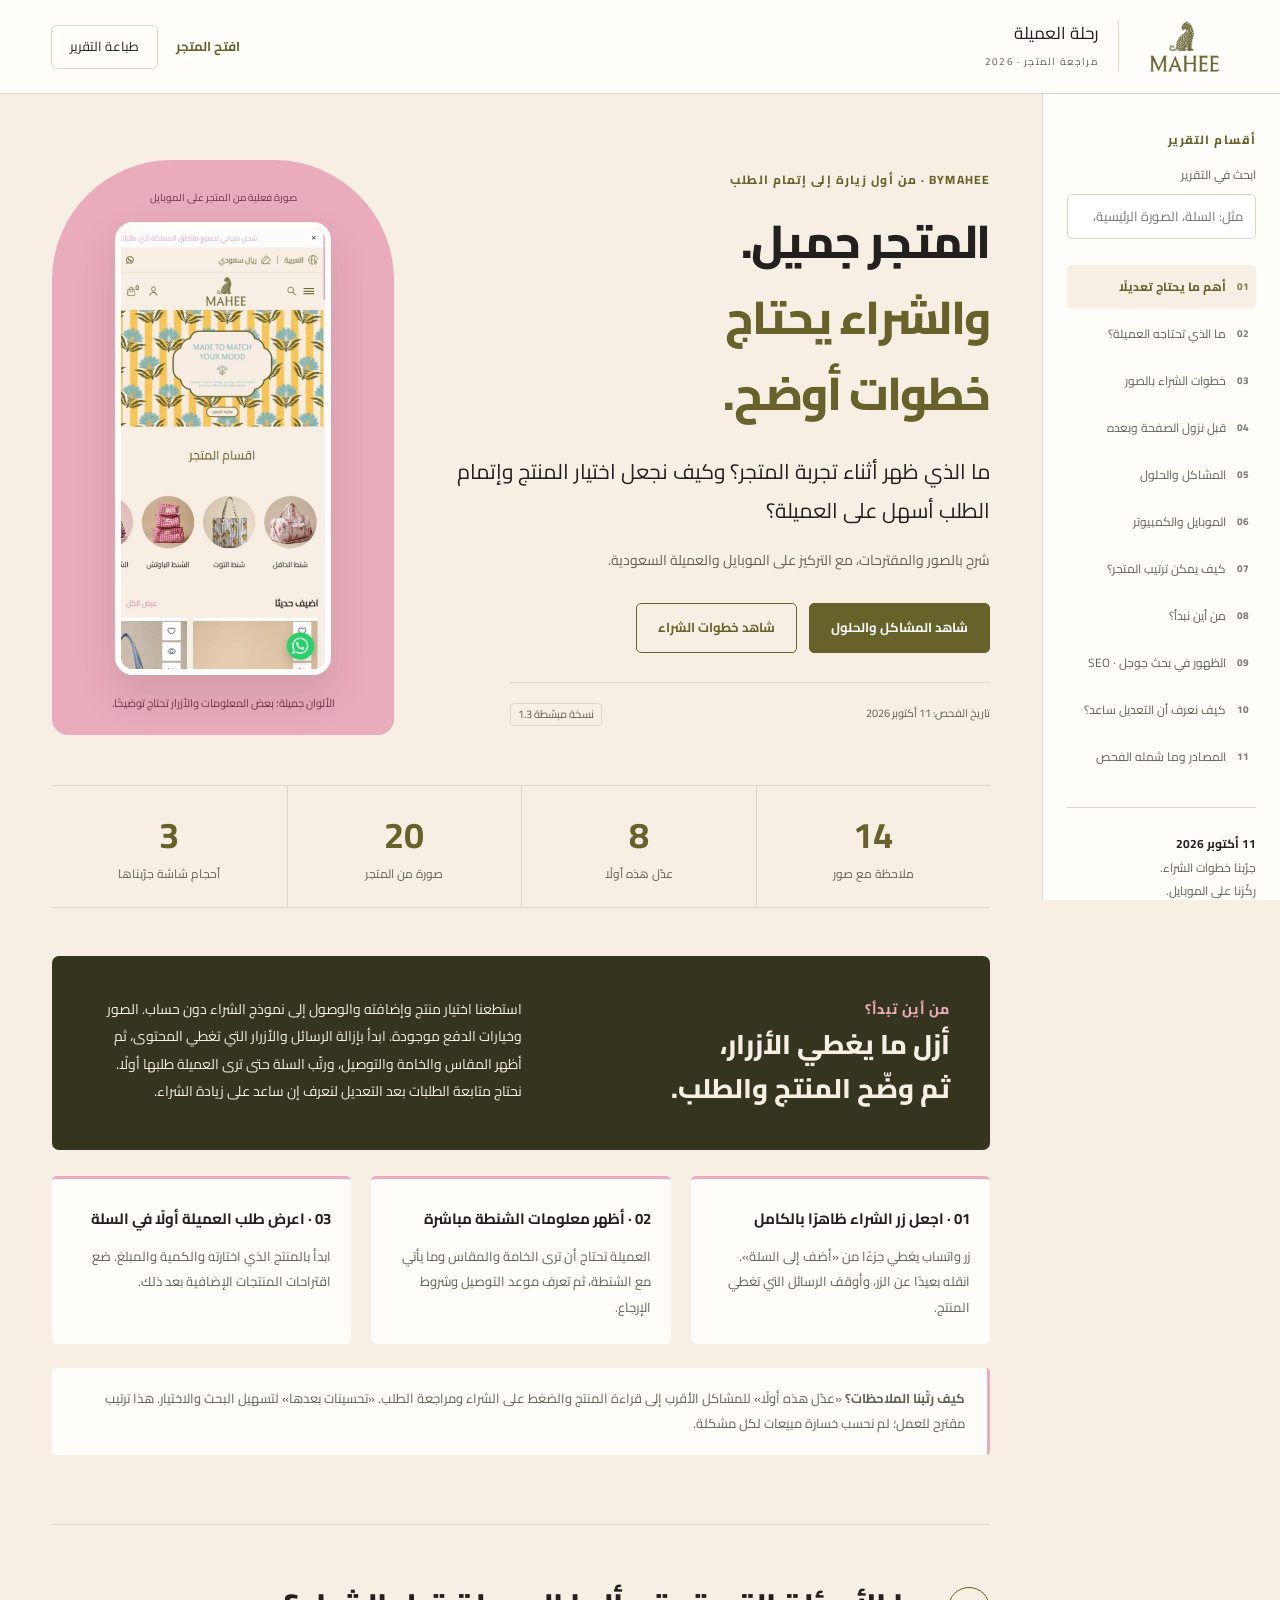
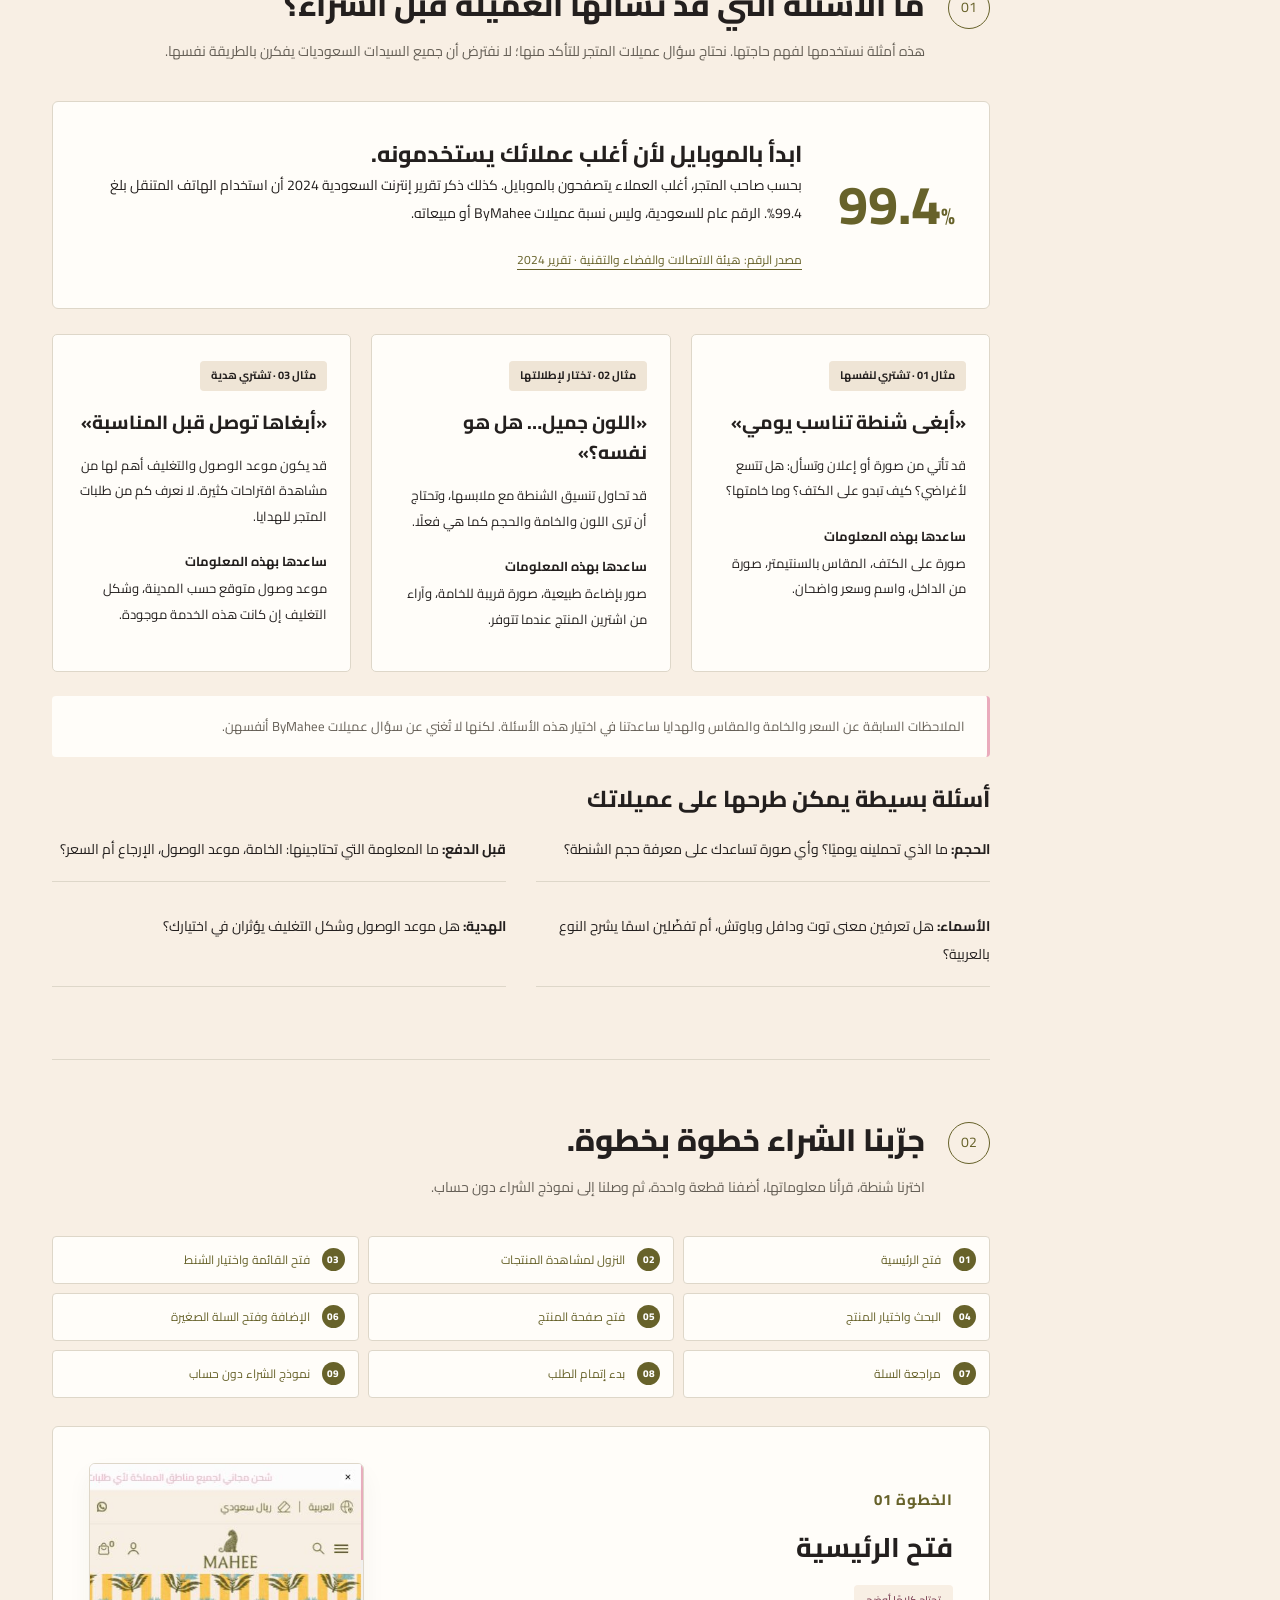
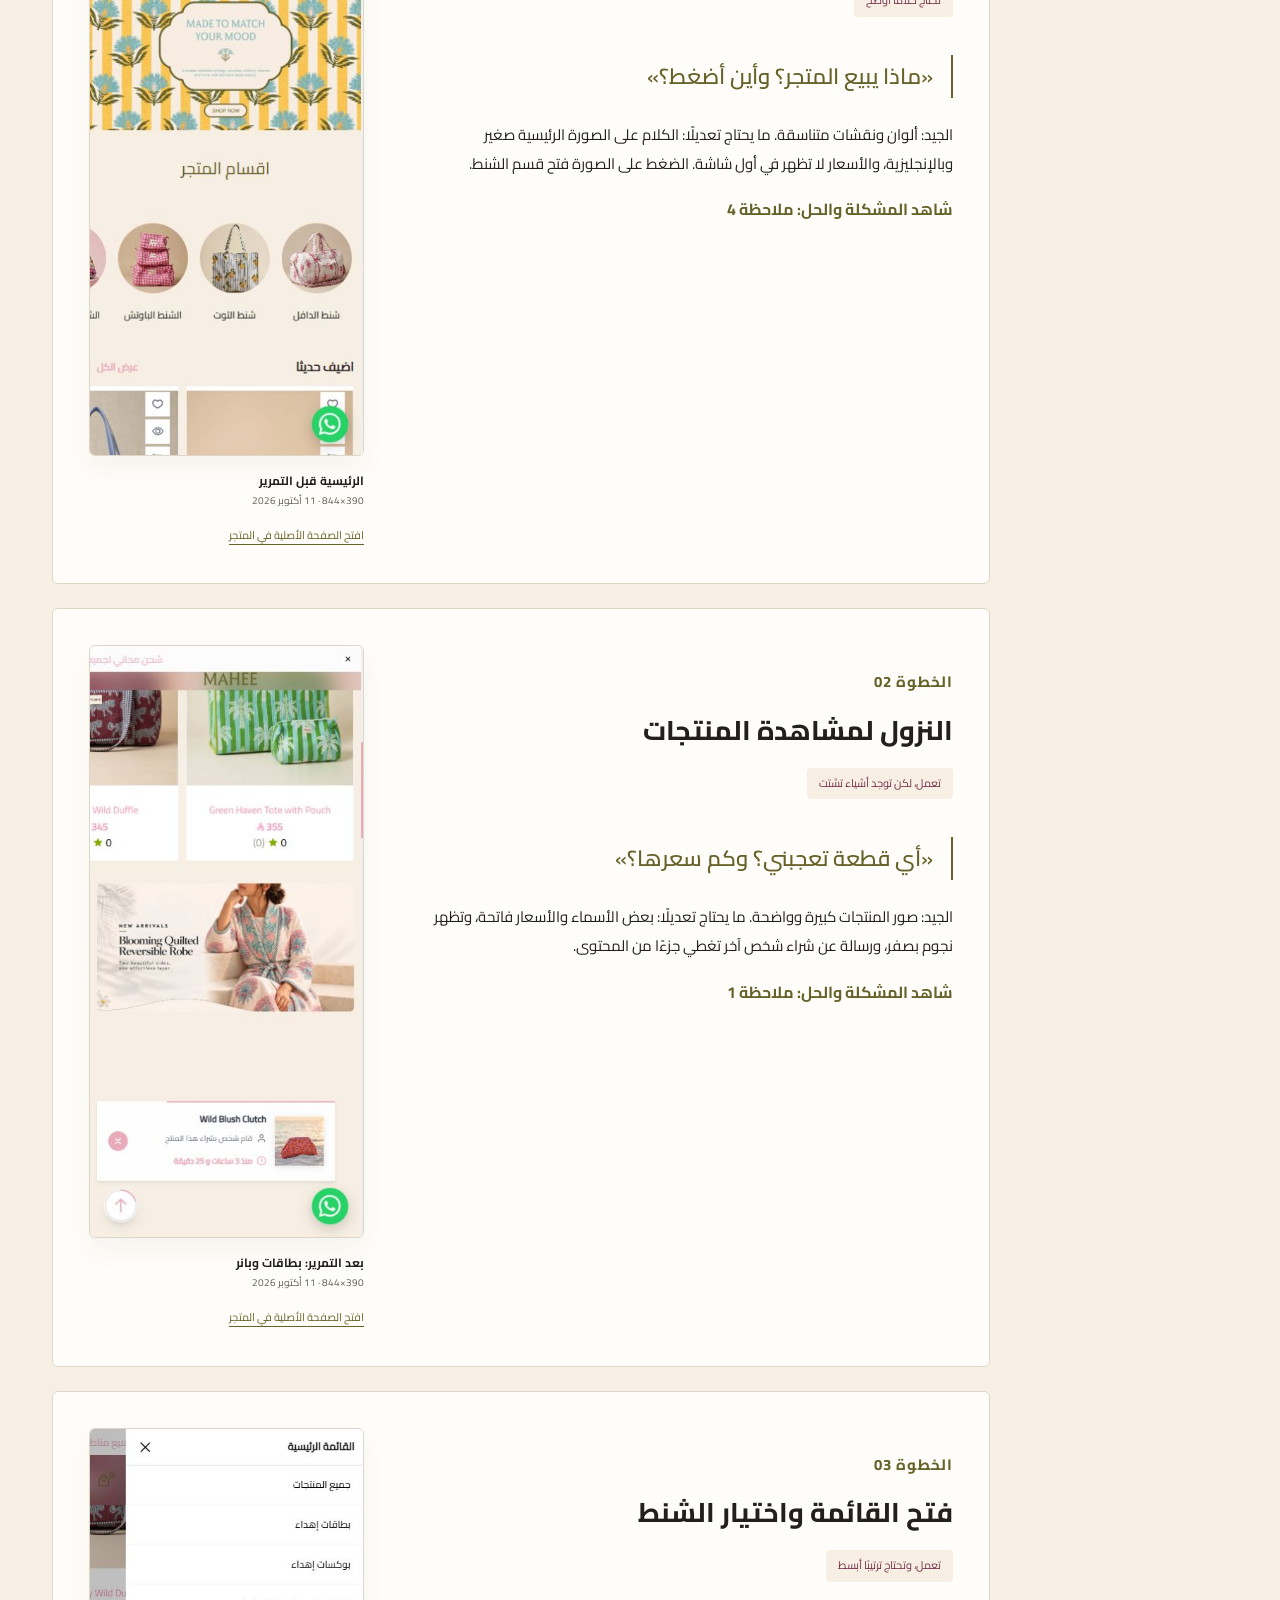
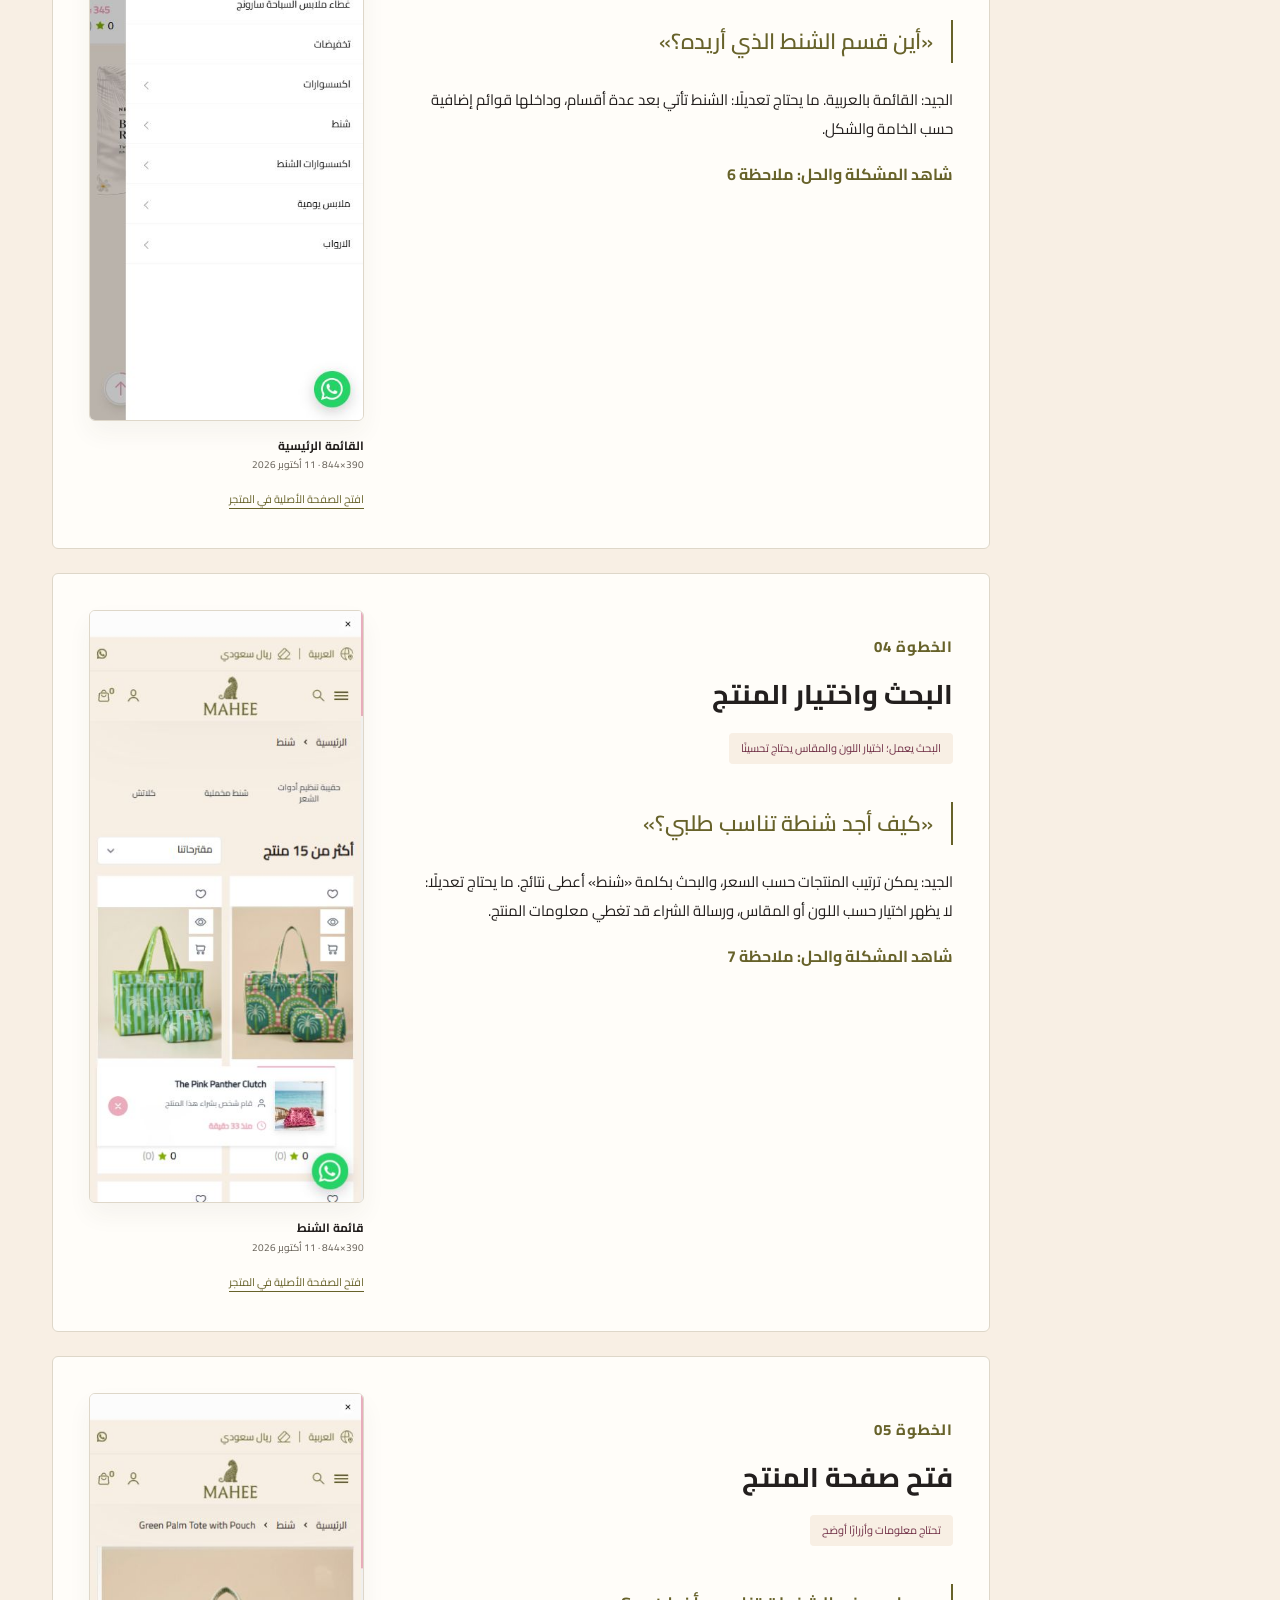
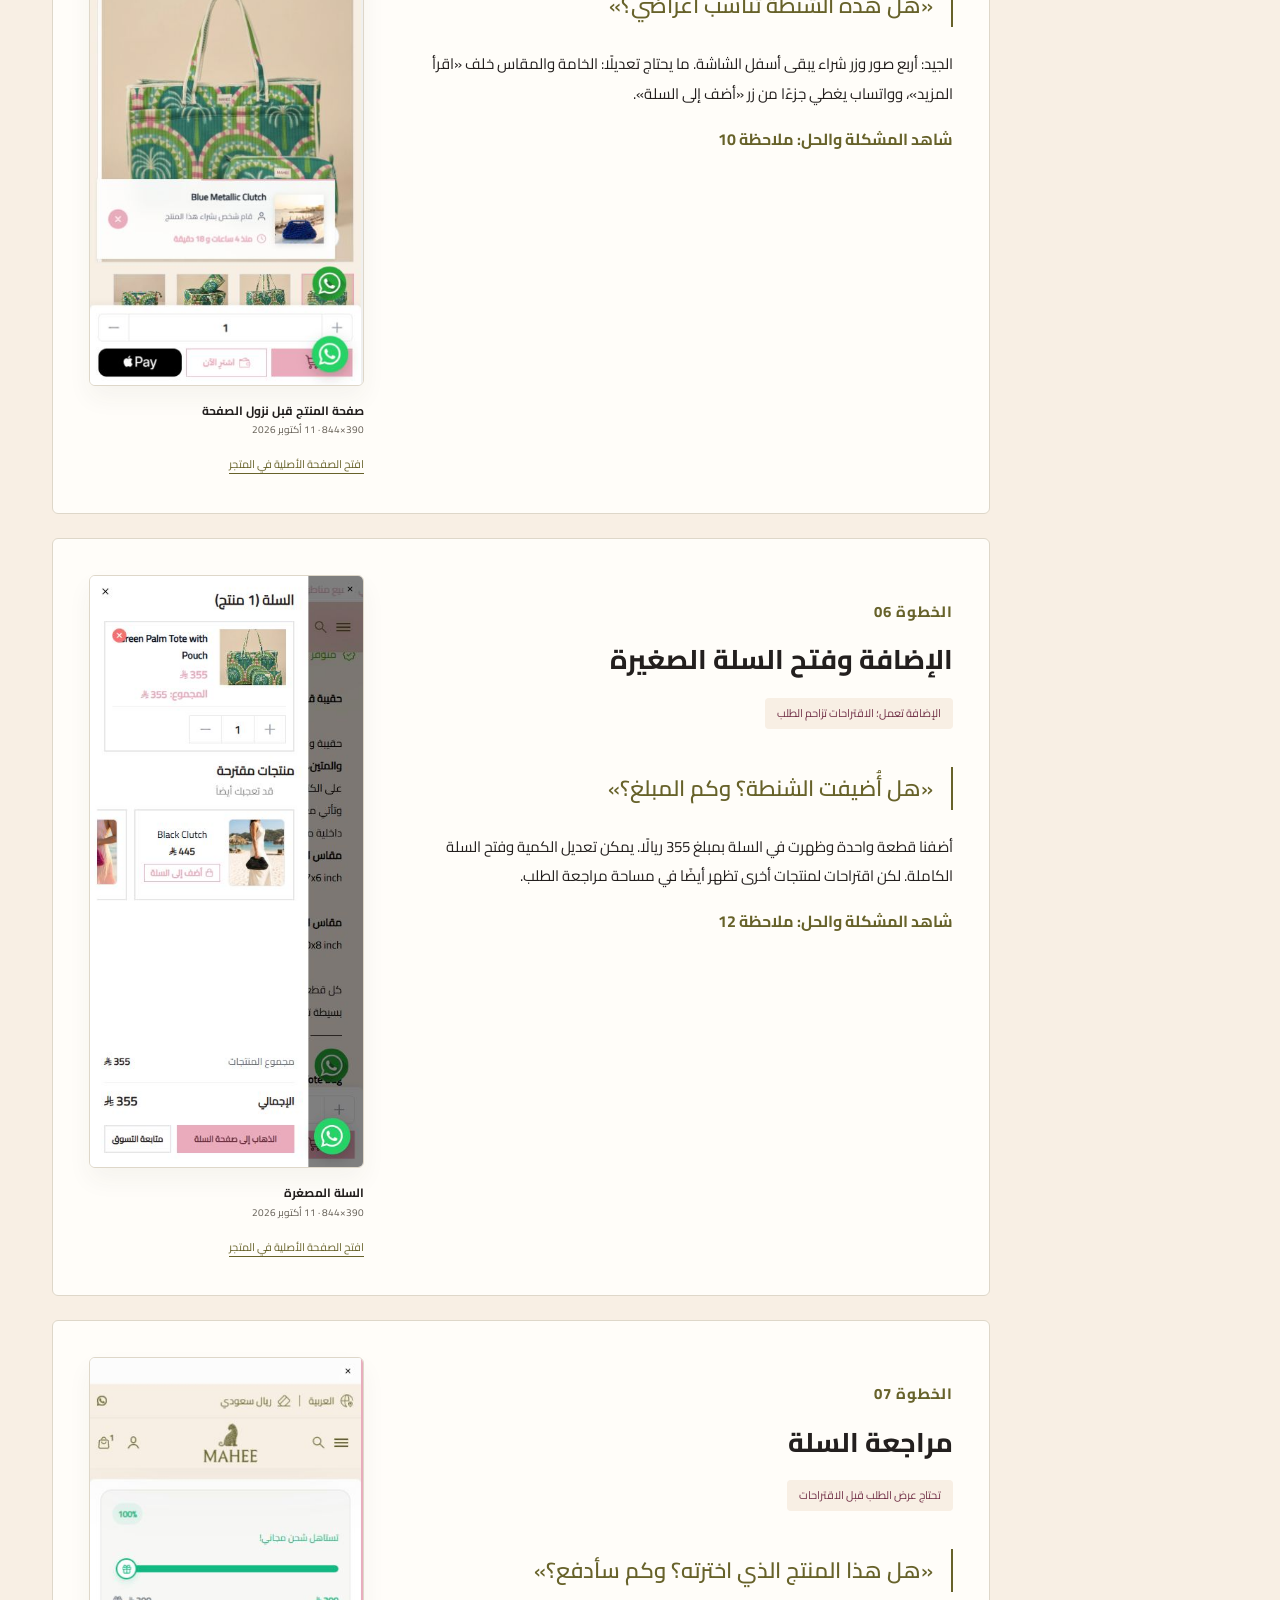
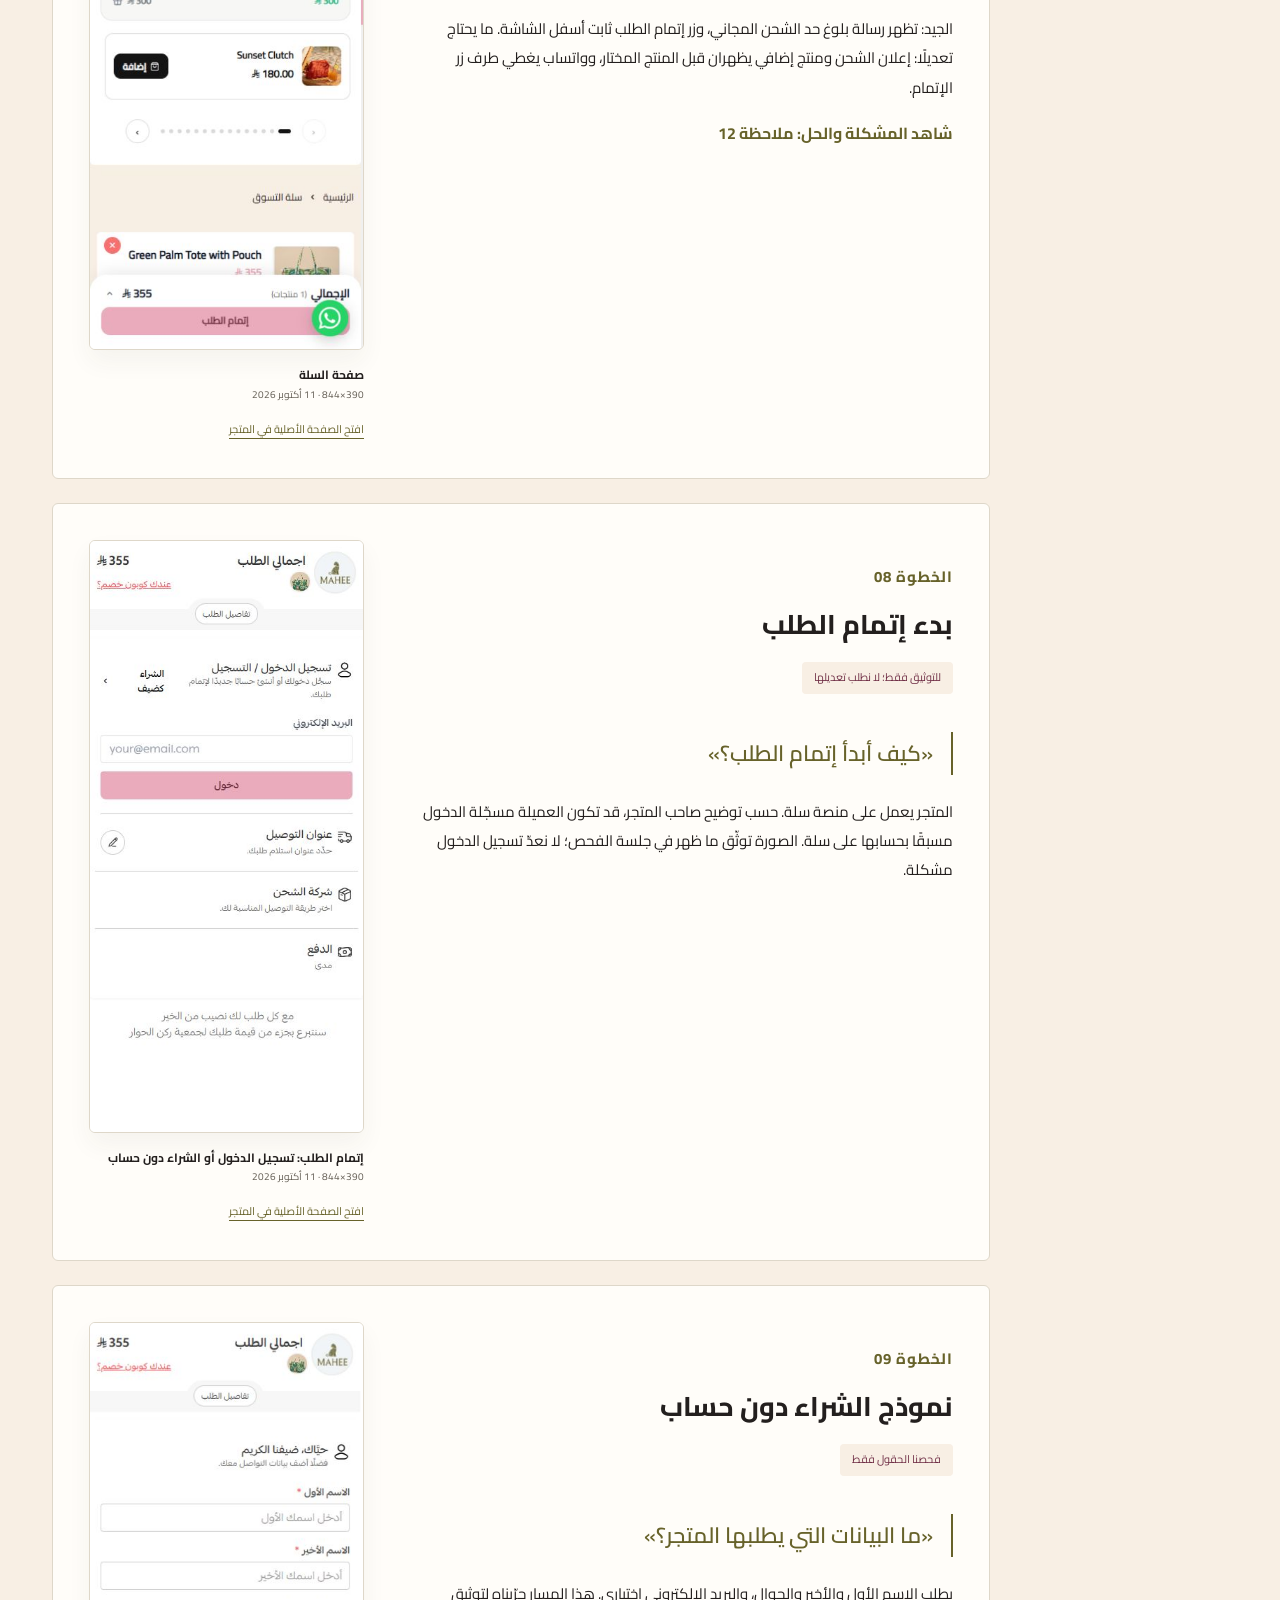
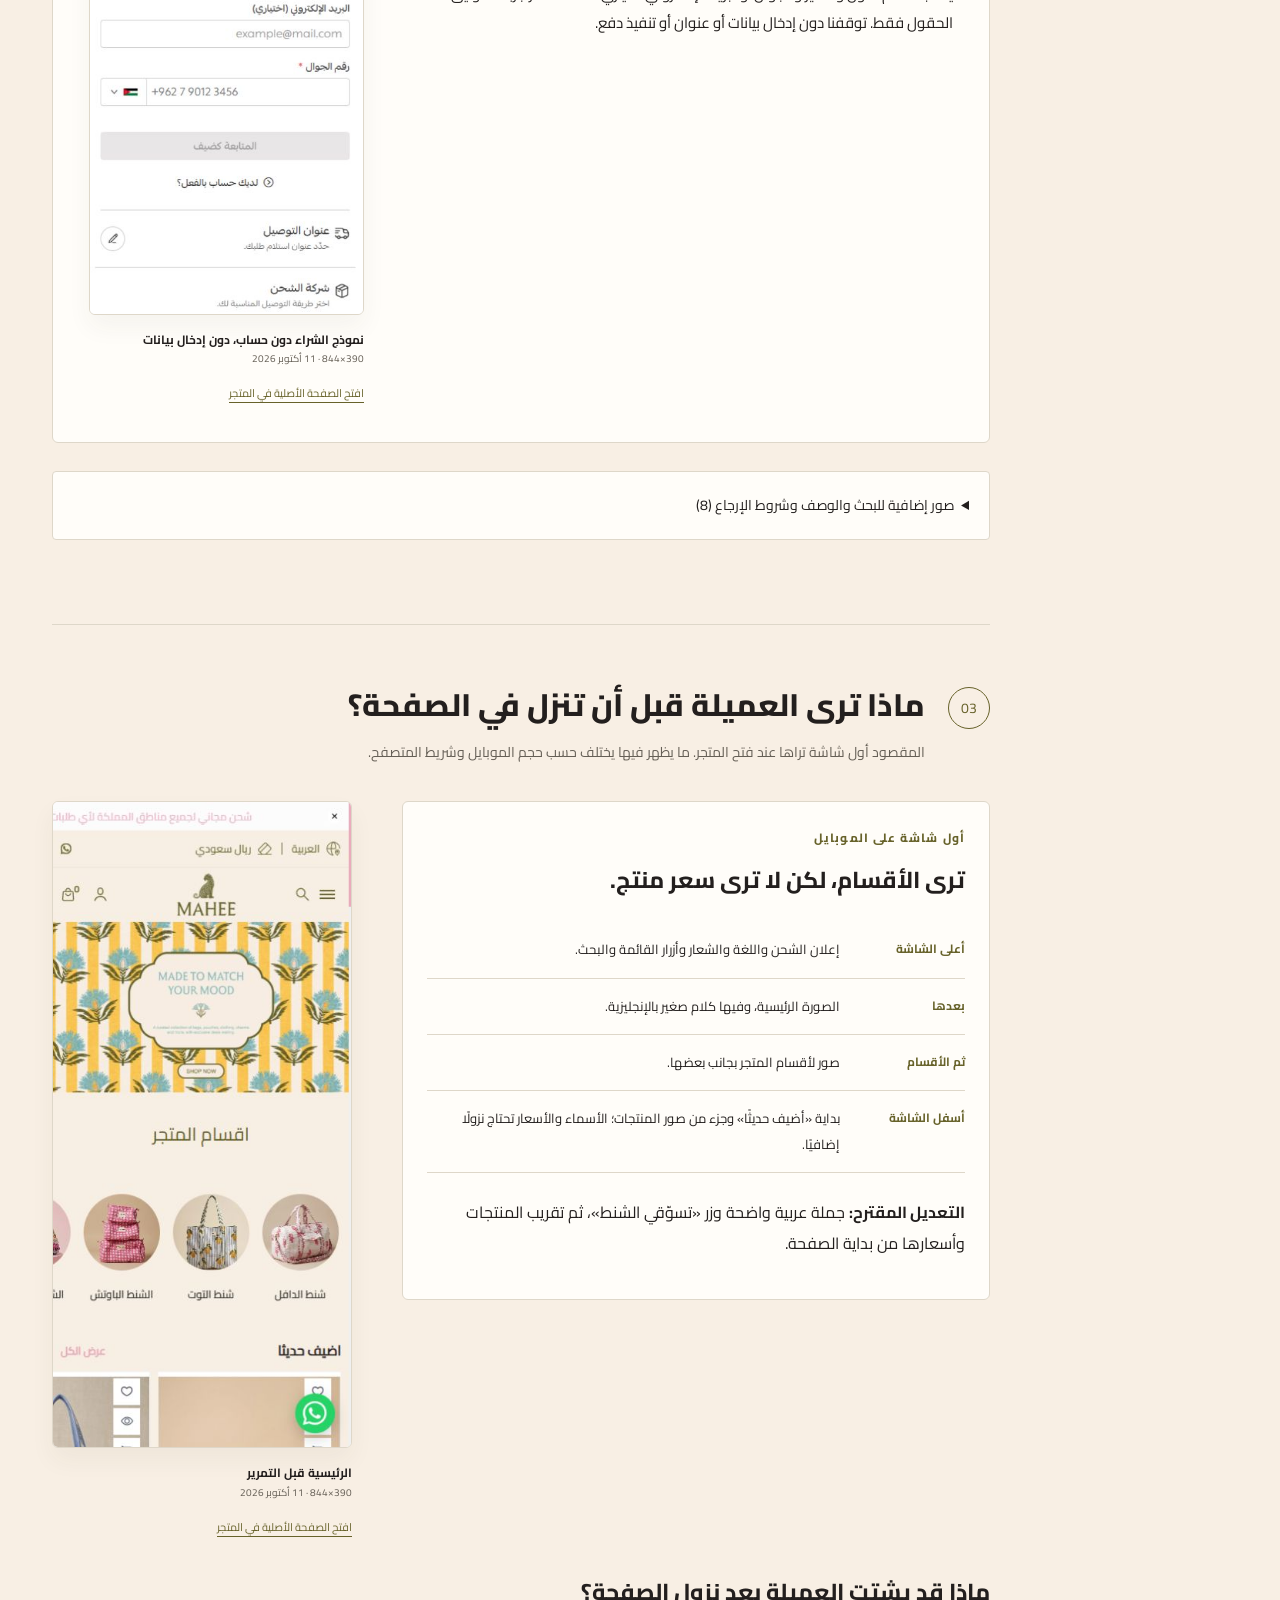
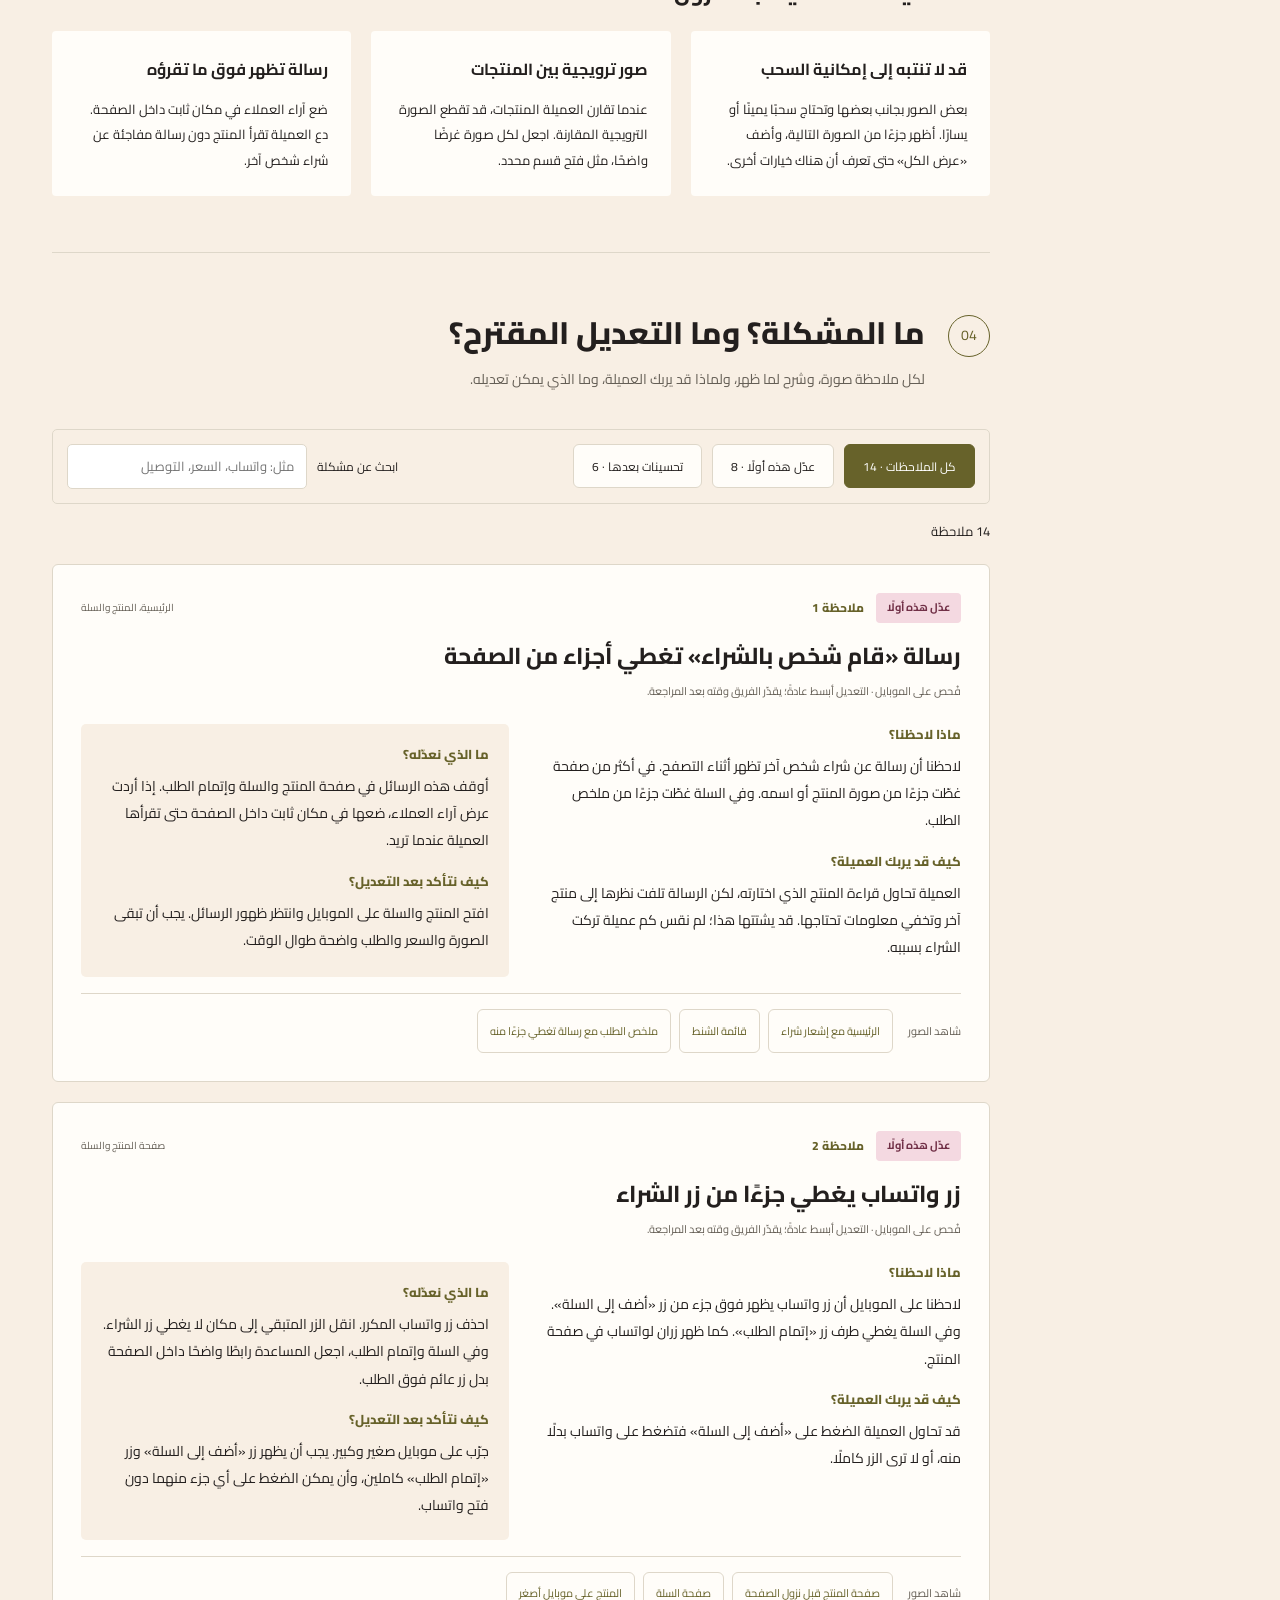
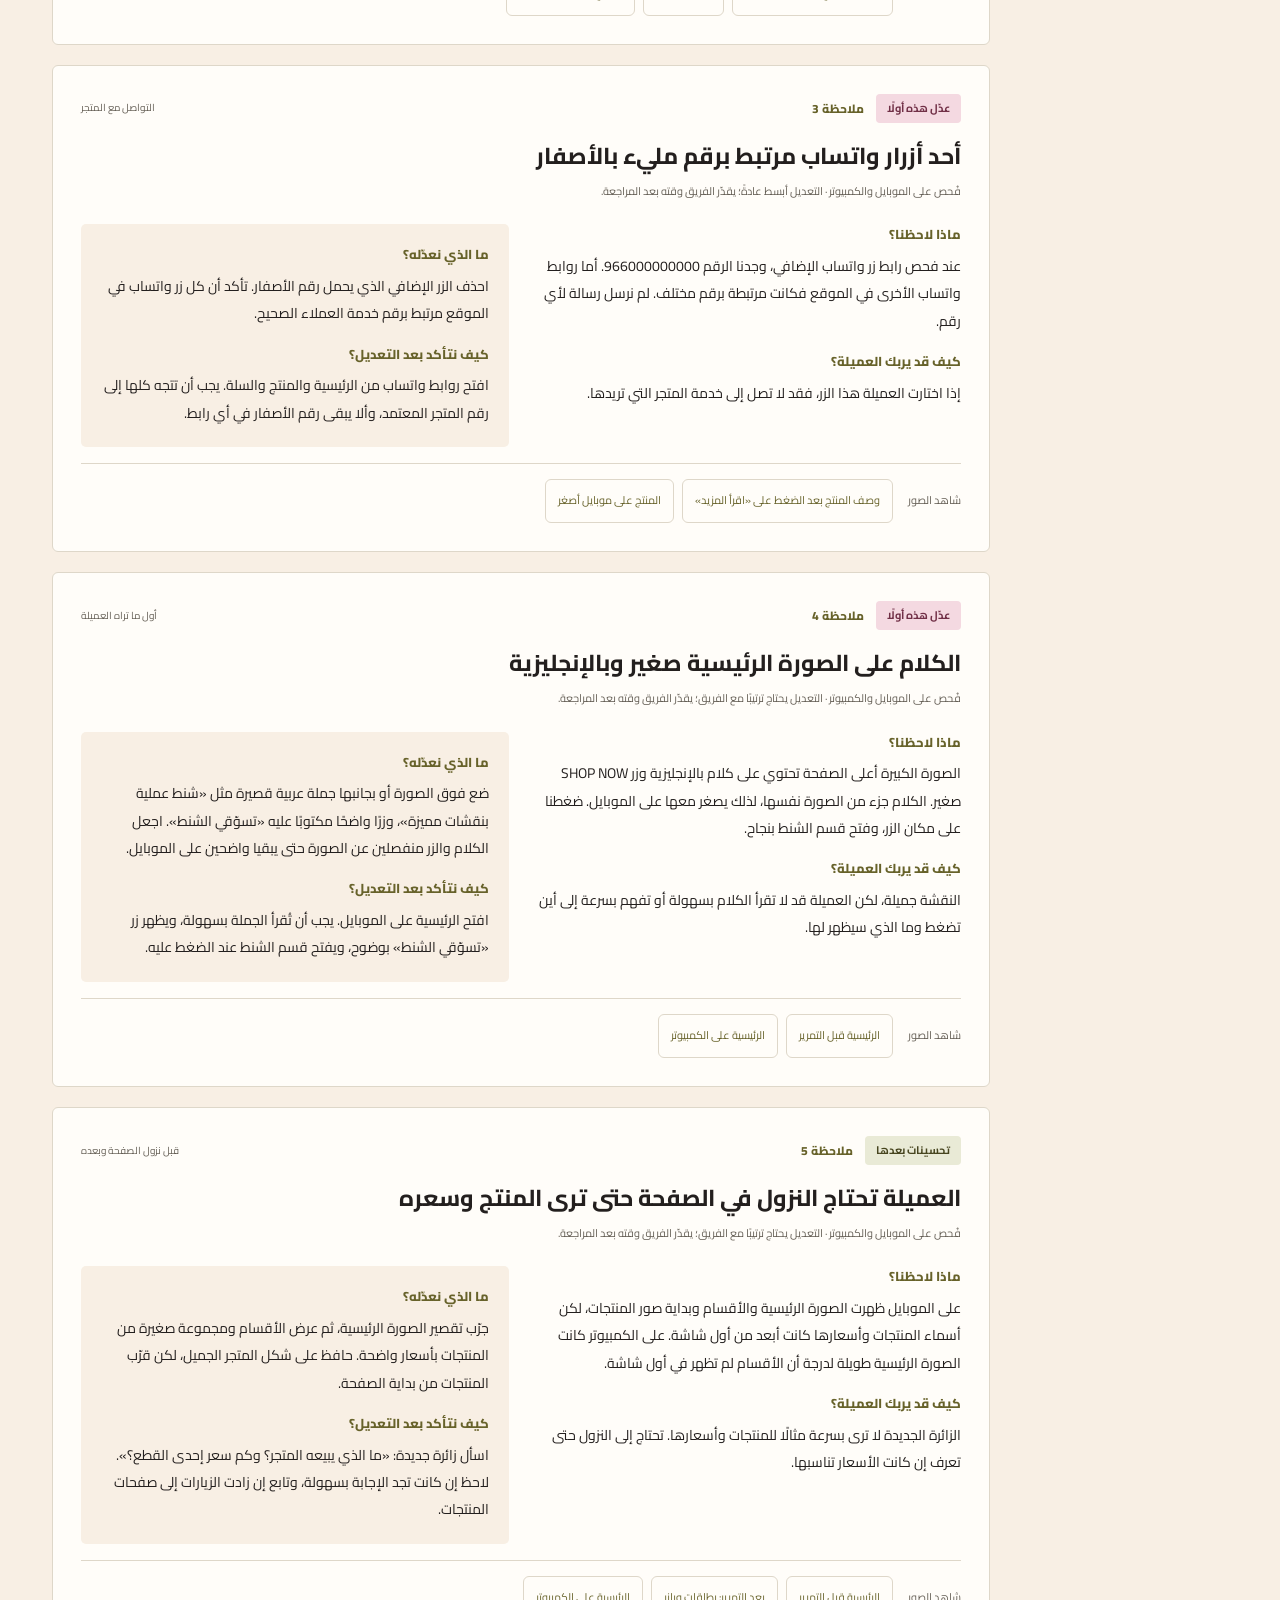
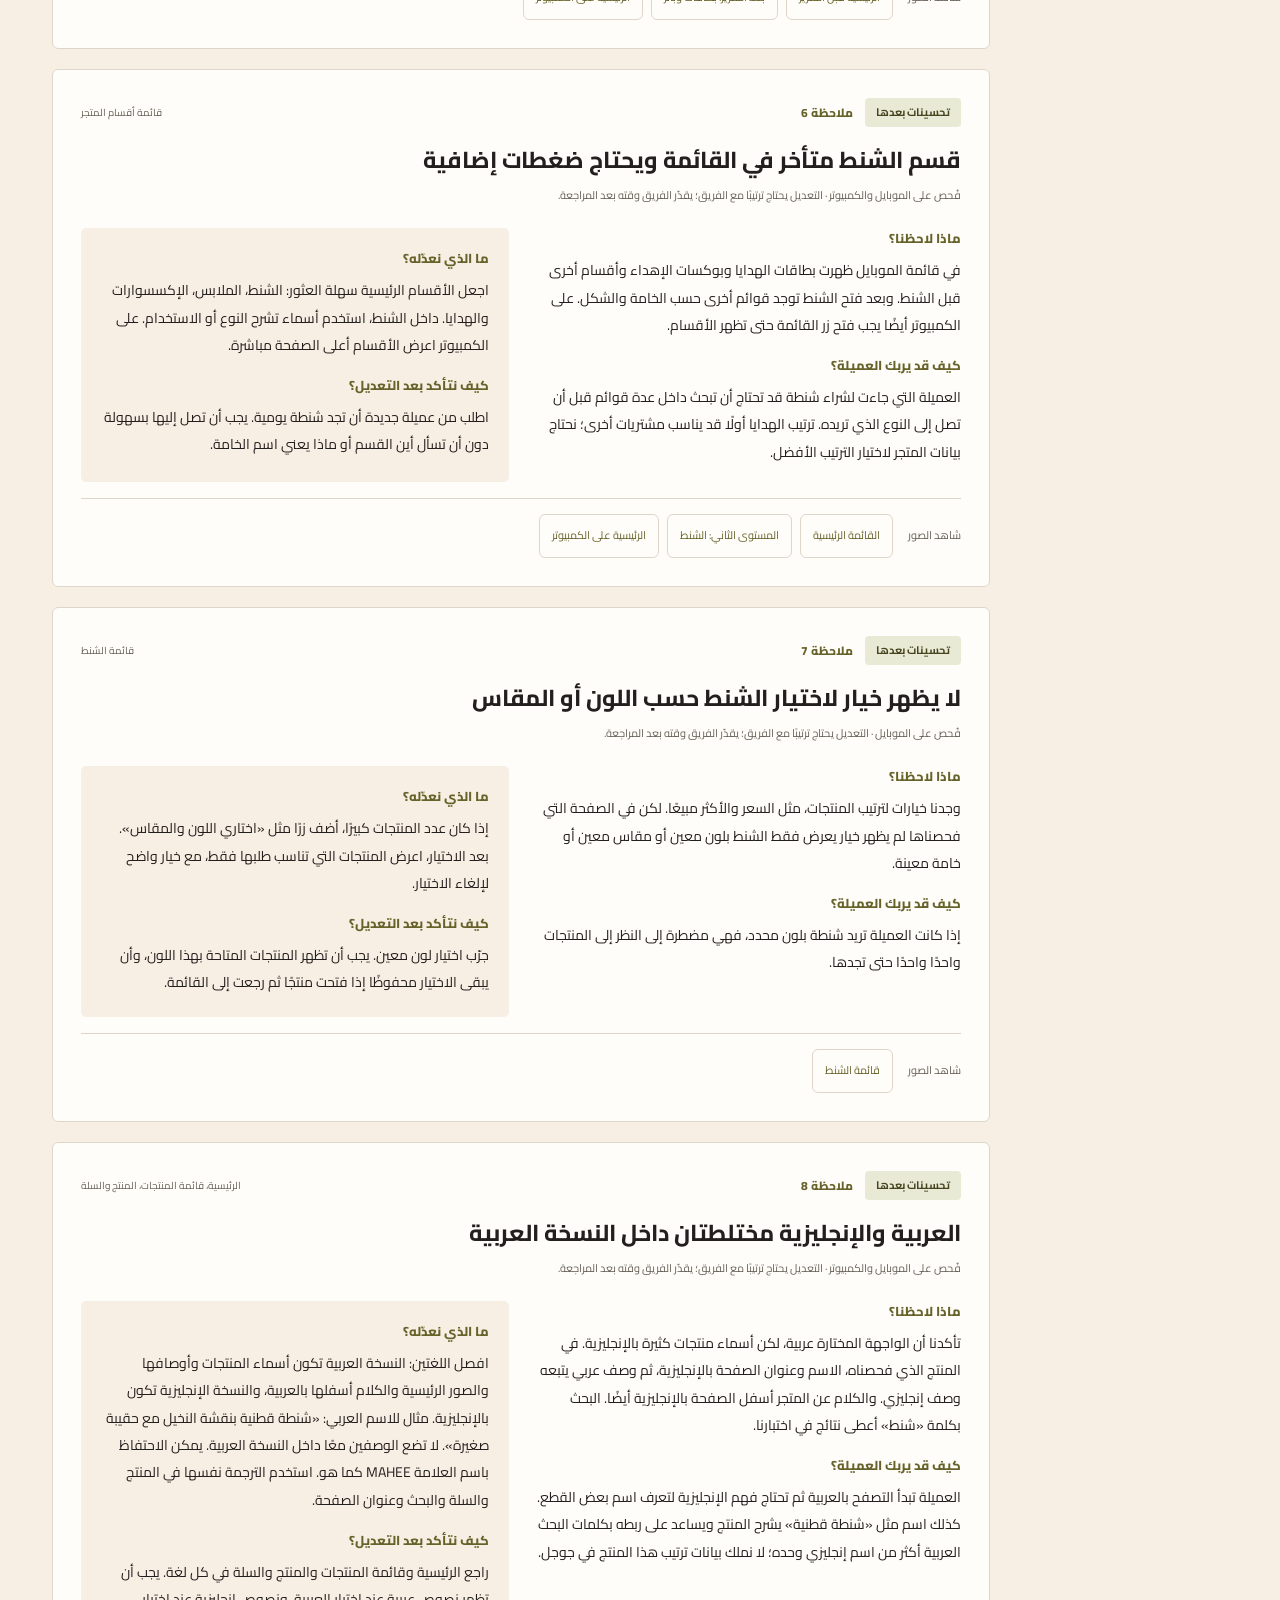
==== commit 0cdf173a: "Add plain Arabic SEO guidance and separate storefront languages" ====
--- a/index.html
+++ b/index.html
@@ -1,15 +1,61 @@
-<!DOCTYPE html><html lang="ar" dir="rtl"><head><meta charset="utf-8"><meta name="viewport" content="width=device-width,initial-scale=1"><meta name="description" content="مراجعة مبسّطة لمتجر ByMahee: ما الذي قد يصعّب الشراء على العميلة، وكيف نسهّله؟ مع صور ومقترحات واضحة للموبايل والكمبيوتر."><meta name="theme-color" content="#67622a"><title>ByMahee · رحلة العميلة | تقرير مبسّط</title><link rel="icon" href="assets/mahee-logo.webp" type="image/webp"><link rel="stylesheet" href="style.css?v=1.2"><script src="app.js?v=1.2" defer></script></head><body><a class="skip" href="#main">انتقل إلى التقرير</a><header class="topbar"><a class="brand" href="#overview"><img src="assets/mahee-logo.webp" alt="MAHEE" width="100" height="56"><span>رحلة العميلة<br><small>مراجعة المتجر · 2026</small></span></a><div class="top-actions"><a class="text-link" href="https://bymahee.com/ar" target="_blank" rel="noopener">افتح المتجر</a><button id="print">طباعة التقرير</button><button id="nav-toggle" aria-expanded="false" aria-controls="sidebar">فهرس التقرير</button></div></header><div class="layout"><aside id="sidebar"><p class="eyebrow">أقسام التقرير</p><label for="search">ابحث في التقرير</label><input id="search" type="search" placeholder="مثل: السلة، الصورة الرئيسية، واتساب"><div id="search-results" aria-live="polite"></div><nav aria-label="أقسام التقرير"><a href="#overview"><span>01</span>أهم ما يحتاج تعديلًا</a><a href="#audience"><span>02</span>ما الذي تحتاجه العميلة؟</a><a href="#journey"><span>03</span>خطوات الشراء بالصور</a><a href="#fold"><span>04</span>قبل نزول الصفحة وبعده</a><a href="#findings"><span>05</span>المشاكل والحلول</a><a href="#desktop"><span>06</span>الموبايل والكمبيوتر</a><a href="#direction"><span>07</span>كيف يمكن ترتيب المتجر؟</a><a href="#roadmap"><span>08</span>من أين نبدأ؟</a><a href="#testing"><span>09</span>كيف نعرف أن التعديل ساعد؟</a><a href="#sources"><span>10</span>المصادر وما شمله الفحص</a></nav><div class="side-note"><strong>11 أكتوبر 2026</strong><p>جرّبنا خطوات الشراء.<br>ركّزنا على الموبايل.<br>الصور توضّح ما لاحظناه.</p></div><a class="repo-link" href="https://github.com/AhmadS-cell/bymahee-ux-journey" target="_blank" rel="noopener">ملفات التقرير على GitHub</a></aside><main id="main">
-<section id="overview" data-title="أهم ما يحتاج تعديلًا"><div class="hero"><div class="hero-copy"><p class="eyebrow">BYMAHEE · من أول زيارة إلى إتمام الطلب</p><h1>المتجر جميل.<br><em>والشراء يحتاج<br>خطوات أوضح.</em></h1><p class="lead">ما الذي ظهر أثناء تجربة المتجر؟ وكيف نجعل اختيار المنتج وإتمام الطلب أسهل على العميلة؟</p><p class="hero-note">شرح بالصور والمقترحات، مع التركيز على الموبايل والعميلة السعودية.</p><div class="hero-actions"><a class="button primary" href="#findings">شاهد المشاكل والحلول</a><a class="button secondary" href="#journey">شاهد خطوات الشراء</a></div><div class="edition">تاريخ الفحص: 11 أكتوبر 2026 <span>نسخة مبسّطة 1.2</span></div></div><div class="hero-visual"><span class="visual-label">صورة فعلية من المتجر على الموبايل</span><div class="hero-phone"><img src="assets/17-hero-mobile-clean.jpg" alt="أول شاشة من متجر ByMahee على الموبايل" width="390" height="844"></div><p>الألوان جميلة؛ بعض المعلومات والأزرار تحتاج توضيحًا.</p></div></div>
+<!DOCTYPE html><html lang="ar" dir="rtl"><head><meta charset="utf-8"><meta name="viewport" content="width=device-width,initial-scale=1"><meta name="description" content="مراجعة مبسّطة لمتجر ByMahee: ما الذي قد يصعّب الشراء على العميلة، وكيف نسهّله؟ مع صور ومقترحات واضحة للموبايل والكمبيوتر وأساسيات الظهور في بحث جوجل."><meta name="theme-color" content="#67622a"><title>ByMahee · رحلة العميلة | تقرير مبسّط</title><link rel="icon" href="assets/mahee-logo.webp" type="image/webp"><link rel="stylesheet" href="style.css?v=1.3"><script src="app.js?v=1.3" defer></script></head><body><a class="skip" href="#main">انتقل إلى التقرير</a><header class="topbar"><a class="brand" href="#overview"><img src="assets/mahee-logo.webp" alt="MAHEE" width="100" height="56"><span>رحلة العميلة<br><small>مراجعة المتجر · 2026</small></span></a><div class="top-actions"><a class="text-link" href="https://bymahee.com/ar" target="_blank" rel="noopener">افتح المتجر</a><button id="print">طباعة التقرير</button><button id="nav-toggle" aria-expanded="false" aria-controls="sidebar">فهرس التقرير</button></div></header><div class="layout"><aside id="sidebar"><p class="eyebrow">أقسام التقرير</p><label for="search">ابحث في التقرير</label><input id="search" type="search" placeholder="مثل: السلة، الصورة الرئيسية، واتساب"><div id="search-results" aria-live="polite"></div><nav aria-label="أقسام التقرير"><a href="#overview"><span>01</span>أهم ما يحتاج تعديلًا</a><a href="#audience"><span>02</span>ما الذي تحتاجه العميلة؟</a><a href="#journey"><span>03</span>خطوات الشراء بالصور</a><a href="#fold"><span>04</span>قبل نزول الصفحة وبعده</a><a href="#findings"><span>05</span>المشاكل والحلول</a><a href="#desktop"><span>06</span>الموبايل والكمبيوتر</a><a href="#direction"><span>07</span>كيف يمكن ترتيب المتجر؟</a><a href="#roadmap"><span>08</span>من أين نبدأ؟</a><a href="#seo"><span>09</span>الظهور في بحث جوجل · SEO</a><a href="#testing"><span>10</span>كيف نعرف أن التعديل ساعد؟</a><a href="#sources"><span>11</span>المصادر وما شمله الفحص</a></nav><div class="side-note"><strong>11 أكتوبر 2026</strong><p>جرّبنا خطوات الشراء.<br>ركّزنا على الموبايل.<br>الصور توضّح ما لاحظناه.</p></div><a class="repo-link" href="https://github.com/AhmadS-cell/bymahee-ux-journey" target="_blank" rel="noopener">ملفات التقرير على GitHub</a></aside><main id="main">
+<section id="overview" data-title="أهم ما يحتاج تعديلًا"><div class="hero"><div class="hero-copy"><p class="eyebrow">BYMAHEE · من أول زيارة إلى إتمام الطلب</p><h1>المتجر جميل.<br><em>والشراء يحتاج<br>خطوات أوضح.</em></h1><p class="lead">ما الذي ظهر أثناء تجربة المتجر؟ وكيف نجعل اختيار المنتج وإتمام الطلب أسهل على العميلة؟</p><p class="hero-note">شرح بالصور والمقترحات، مع التركيز على الموبايل والعميلة السعودية.</p><div class="hero-actions"><a class="button primary" href="#findings">شاهد المشاكل والحلول</a><a class="button secondary" href="#journey">شاهد خطوات الشراء</a></div><div class="edition">تاريخ الفحص: 11 أكتوبر 2026 <span>نسخة مبسّطة 1.3</span></div></div><div class="hero-visual"><span class="visual-label">صورة فعلية من المتجر على الموبايل</span><div class="hero-phone"><img src="assets/17-hero-mobile-clean.jpg" alt="أول شاشة من متجر ByMahee على الموبايل" width="390" height="844"></div><p>الألوان جميلة؛ بعض المعلومات والأزرار تحتاج توضيحًا.</p></div></div>
 <div class="stats"><div><strong>14</strong><span>ملاحظة مع صور</span></div><div><strong>8</strong><span>عدّل هذه أولًا</span></div><div><strong>20</strong><span>صورة من المتجر</span></div><div><strong>3</strong><span>أحجام شاشة جرّبناها</span></div></div>
 <div class="decision"><div><p class="eyebrow">من أين تبدأ؟</p><h2>أزل ما يغطي الأزرار،<br>ثم وضّح المنتج والطلب.</h2></div><p>استطعنا اختيار منتج وإضافته والوصول إلى نموذج الشراء دون حساب. الصور وخيارات الدفع موجودة. ابدأ بإزالة الرسائل والأزرار التي تغطي المحتوى، ثم أظهر المقاس والخامة والتوصيل، ورتّب السلة حتى ترى العميلة طلبها أولًا. نحتاج متابعة الطلبات بعد التعديل لنعرف إن ساعد على زيادة الشراء.</p></div>
 <div class="three-grid"><a class="summary-card" href="#F02"><b>01 · اجعل زر الشراء ظاهرًا بالكامل</b><p>زر واتساب يغطي جزءًا من «أضف إلى السلة». انقله بعيدًا عن الزر، وأوقف الرسائل التي تغطي المنتج.</p></a><a class="summary-card" href="#F10"><b>02 · أظهر معلومات الشنطة مباشرة</b><p>العميلة تحتاج أن ترى الخامة والمقاس وما يأتي مع الشنطة، ثم تعرف موعد التوصيل وشروط الإرجاع.</p></a><a class="summary-card" href="#F12"><b>03 · اعرض طلب العميلة أولًا في السلة</b><p>ابدأ بالمنتج الذي اختارته والكمية والمبلغ. ضع اقتراحات المنتجات الإضافية بعد ذلك.</p></a></div>
 <div class="note"><b>كيف رتّبنا الملاحظات؟</b> «عدّل هذه أولًا» للمشاكل الأقرب إلى قراءة المنتج والضغط على الشراء ومراجعة الطلب. «تحسينات بعدها» لتسهيل البحث والاختيار. هذا ترتيب مقترح للعمل؛ لم نحسب خسارة مبيعات لكل مشكلة.</div></section><section id="audience" data-title="ما الذي تحتاجه العميلة؟"><div class="section-head"><span class="section-no">01</span><div><h2>ما الأسئلة التي قد تسألها العميلة قبل الشراء؟</h2><p>هذه أمثلة نستخدمها لفهم حاجتها. نحتاج سؤال عميلات المتجر للتأكد منها؛ لا نفترض أن جميع السيدات السعوديات يفكرن بالطريقة نفسها.</p></div></div><div class="audience-intro"><div class="large-number">99.4<small>%</small></div><div><h3>ابدأ بالموبايل لأن أغلب عملائك يستخدمونه.</h3><p>بحسب صاحب المتجر، أغلب العملاء يتصفحون بالموبايل. كذلك ذكر تقرير إنترنت السعودية 2024 أن استخدام الهاتف المتنقل بلغ 99.4%. الرقم عام للسعودية، وليس نسبة عميلات ByMahee أو مبيعاته.</p><a href="https://www.cst.gov.sa/media-center/news/CST-Issued-the-Saudi-Internet-Report-2024" target="_blank" rel="noopener">مصدر الرقم: هيئة الاتصالات والفضاء والتقنية · تقرير 2024</a></div></div>
 <div class="three-grid persona-grid"><article><span class="tag">مثال 01 · تشتري لنفسها</span><h3>«أبغى شنطة تناسب يومي»</h3><p>قد تأتي من صورة أو إعلان وتسأل: هل تتسع لأغراضي؟ كيف تبدو على الكتف؟ وما خامتها؟</p><b>ساعدها بهذه المعلومات</b><p>صورة على الكتف، المقاس بالسنتيمتر، صورة من الداخل، واسم وسعر واضحان.</p></article><article><span class="tag">مثال 02 · تختار لإطلالتها</span><h3>«اللون جميل… هل هو نفسه؟»</h3><p>قد تحاول تنسيق الشنطة مع ملابسها، وتحتاج أن ترى اللون والخامة والحجم كما هي فعلًا.</p><b>ساعدها بهذه المعلومات</b><p>صور بإضاءة طبيعية، صورة قريبة للخامة، وآراء من اشترين المنتج عندما تتوفر.</p></article><article><span class="tag">مثال 03 · تشتري هدية</span><h3>«أبغاها توصل قبل المناسبة»</h3><p>قد يكون موعد الوصول والتغليف أهم لها من مشاهدة اقتراحات كثيرة. لا نعرف كم من طلبات المتجر للهدايا.</p><b>ساعدها بهذه المعلومات</b><p>موعد وصول متوقع حسب المدينة، وشكل التغليف إن كانت هذه الخدمة موجودة.</p></article></div>
 <div class="note">الملاحظات السابقة عن السعر والخامة والمقاس والهدايا ساعدتنا في اختيار هذه الأسئلة. لكنها لا تُغني عن سؤال عميلات ByMahee أنفسهن.</div>
-<h3>أسئلة بسيطة يمكن طرحها على عميلاتك</h3><div class="question-list"><p><b>الحجم:</b> ما الذي تحملينه يوميًا؟ وأي صورة تساعدك على معرفة حجم الشنطة؟</p><p><b>قبل الدفع:</b> ما المعلومة التي تحتاجينها: الخامة، موعد الوصول، الإرجاع أم السعر؟</p><p><b>الأسماء:</b> هل تعرفين معنى توت ودافل وباوتش، أم تفضّلين اسمًا يشرح النوع بالعربية؟</p><p><b>الهدية:</b> هل موعد الوصول وشكل التغليف يؤثران في اختيارك؟</p></div></section><section id="journey" data-title="خطوات الشراء بالصور"><div class="section-head"><span class="section-no">02</span><div><h2>جرّبنا الشراء خطوة بخطوة.</h2><p>اخترنا شنطة، قرأنا معلوماتها، أضفنا قطعة واحدة، ثم وصلنا إلى نموذج الشراء دون حساب.</p></div></div><div class="journey-strip"><a href="#step-1"><span>01</span>فتح الرئيسية</a><a href="#step-2"><span>02</span>النزول لمشاهدة المنتجات</a><a href="#step-3"><span>03</span>فتح القائمة واختيار الشنط</a><a href="#step-4"><span>04</span>البحث واختيار المنتج</a><a href="#step-5"><span>05</span>فتح صفحة المنتج</a><a href="#step-6"><span>06</span>الإضافة وفتح السلة الصغيرة</a><a href="#step-7"><span>07</span>مراجعة السلة</a><a href="#step-8"><span>08</span>بدء إتمام الطلب</a><a href="#step-9"><span>09</span>نموذج الشراء دون حساب</a></div><article class="journey-step" id="step-1"><div class="step-copy"><p class="eyebrow">الخطوة 01</p><h3>فتح الرئيسية</h3><span class="health">تحتاج كلامًا أوضح</span><blockquote>«ماذا يبيع المتجر؟ وأين أضغط؟»</blockquote><p>الجيد: ألوان ونقشات متناسقة. ما يحتاج تعديلًا: الكلام على الصورة الرئيسية صغير وبالإنجليزية، والأسعار لا تظهر في أول شاشة. الضغط على الصورة فتح قسم الشنط.</p><a class="text-link" href="#F04">شاهد المشكلة والحل: ملاحظة 4</a></div><figure class="evidence phone"><button class="zoom" data-image="assets/17-hero-mobile-clean.jpg" data-caption="الرئيسية قبل التمرير · 390×844 · 11 أكتوبر 2026" aria-label="تكبير صورة الرئيسية قبل التمرير"><img src="assets/17-hero-mobile-clean.jpg" width="387" height="838" alt="الرئيسية قبل التمرير" loading="lazy"></button><figcaption><strong>الرئيسية قبل التمرير</strong><span>390×844 · 11 أكتوبر 2026</span><p></p><a href="https://bymahee.com/ar" target="_blank" rel="noopener">افتح الصفحة الأصلية في المتجر</a></figcaption></figure></article><article class="journey-step" id="step-2"><div class="step-copy"><p class="eyebrow">الخطوة 02</p><h3>النزول لمشاهدة المنتجات</h3><span class="health">تعمل، لكن توجد أشياء تشتت</span><blockquote>«أي قطعة تعجبني؟ وكم سعرها؟»</blockquote><p>الجيد: صور المنتجات كبيرة وواضحة. ما يحتاج تعديلًا: بعض الأسماء والأسعار فاتحة، وتظهر نجوم بصفر، ورسالة عن شراء شخص آخر تغطي جزءًا من المحتوى.</p><a class="text-link" href="#F01">شاهد المشكلة والحل: ملاحظة 1</a></div><figure class="evidence phone"><button class="zoom" data-image="assets/02-home-below-fold.jpg" data-caption="بعد التمرير: بطاقات وبانر · 390×844 · 11 أكتوبر 2026" aria-label="تكبير صورة بعد التمرير: بطاقات وبانر"><img src="assets/02-home-below-fold.jpg" width="387" height="838" alt="بعد التمرير: بطاقات وبانر" loading="lazy"></button><figcaption><strong>بعد التمرير: بطاقات وبانر</strong><span>390×844 · 11 أكتوبر 2026</span><p></p><a href="https://bymahee.com/ar" target="_blank" rel="noopener">افتح الصفحة الأصلية في المتجر</a></figcaption></figure></article><article class="journey-step" id="step-3"><div class="step-copy"><p class="eyebrow">الخطوة 03</p><h3>فتح القائمة واختيار الشنط</h3><span class="health">تعمل، وتحتاج ترتيبًا أبسط</span><blockquote>«أين قسم الشنط الذي أريده؟»</blockquote><p>الجيد: القائمة بالعربية. ما يحتاج تعديلًا: الشنط تأتي بعد عدة أقسام، وداخلها قوائم إضافية حسب الخامة والشكل.</p><a class="text-link" href="#F06">شاهد المشكلة والحل: ملاحظة 6</a></div><figure class="evidence phone"><button class="zoom" data-image="assets/03-menu-mobile.jpg" data-caption="القائمة الرئيسية · 390×844 · 11 أكتوبر 2026" aria-label="تكبير صورة القائمة الرئيسية"><img src="assets/03-menu-mobile.jpg" width="390" height="844" alt="القائمة الرئيسية" loading="lazy"></button><figcaption><strong>القائمة الرئيسية</strong><span>390×844 · 11 أكتوبر 2026</span><p></p><a href="https://bymahee.com/ar" target="_blank" rel="noopener">افتح الصفحة الأصلية في المتجر</a></figcaption></figure></article><article class="journey-step" id="step-4"><div class="step-copy"><p class="eyebrow">الخطوة 04</p><h3>البحث واختيار المنتج</h3><span class="health">البحث يعمل؛ اختيار اللون والمقاس يحتاج تحسينًا</span><blockquote>«كيف أجد شنطة تناسب طلبي؟»</blockquote><p>الجيد: يمكن ترتيب المنتجات حسب السعر، والبحث بكلمة «شنط» أعطى نتائج. ما يحتاج تعديلًا: لا يظهر اختيار حسب اللون أو المقاس، ورسالة الشراء قد تغطي معلومات المنتج.</p><a class="text-link" href="#F07">شاهد المشكلة والحل: ملاحظة 7</a></div><figure class="evidence phone"><button class="zoom" data-image="assets/05-category-mobile.jpg" data-caption="قائمة الشنط · 390×844 · 11 أكتوبر 2026" aria-label="تكبير صورة قائمة الشنط"><img src="assets/05-category-mobile.jpg" width="387" height="838" alt="قائمة الشنط" loading="lazy"></button><figcaption><strong>قائمة الشنط</strong><span>390×844 · 11 أكتوبر 2026</span><p></p><a href="https://bymahee.com/ar/%D8%B4%D9%86%D8%B7/c541461361" target="_blank" rel="noopener">افتح الصفحة الأصلية في المتجر</a></figcaption></figure></article><article class="journey-step" id="step-5"><div class="step-copy"><p class="eyebrow">الخطوة 05</p><h3>فتح صفحة المنتج</h3><span class="health">تحتاج معلومات وأزرارًا أوضح</span><blockquote>«هل هذه الشنطة تناسب أغراضي؟»</blockquote><p>الجيد: أربع صور وزر شراء يبقى أسفل الشاشة. ما يحتاج تعديلًا: الخامة والمقاس خلف «اقرأ المزيد»، وواتساب يغطي جزءًا من زر «أضف إلى السلة».</p><a class="text-link" href="#F10">شاهد المشكلة والحل: ملاحظة 10</a></div><figure class="evidence phone"><button class="zoom" data-image="assets/06-product-mobile.jpg" data-caption="صفحة المنتج قبل نزول الصفحة · 390×844 · 11 أكتوبر 2026" aria-label="تكبير صورة صفحة المنتج قبل نزول الصفحة"><img src="assets/06-product-mobile.jpg" width="387" height="838" alt="صفحة المنتج قبل نزول الصفحة" loading="lazy"></button><figcaption><strong>صفحة المنتج قبل نزول الصفحة</strong><span>390×844 · 11 أكتوبر 2026</span><p></p><a href="https://bymahee.com/ar/green-palm-tote-with-pouch/p1130514877" target="_blank" rel="noopener">افتح الصفحة الأصلية في المتجر</a></figcaption></figure></article><article class="journey-step" id="step-6"><div class="step-copy"><p class="eyebrow">الخطوة 06</p><h3>الإضافة وفتح السلة الصغيرة</h3><span class="health">الإضافة تعمل؛ الاقتراحات تزاحم الطلب</span><blockquote>«هل أُضيفت الشنطة؟ وكم المبلغ؟»</blockquote><p>أضفنا قطعة واحدة وظهرت في السلة بمبلغ 355 ريالًا. يمكن تعديل الكمية وفتح السلة الكاملة. لكن اقتراحات لمنتجات أخرى تظهر أيضًا في مساحة مراجعة الطلب.</p><a class="text-link" href="#F12">شاهد المشكلة والحل: ملاحظة 12</a></div><figure class="evidence phone"><button class="zoom" data-image="assets/10-cart-drawer.jpg" data-caption="السلة المصغرة · 390×844 · 11 أكتوبر 2026" aria-label="تكبير صورة السلة المصغرة"><img src="assets/10-cart-drawer.jpg" width="390" height="844" alt="السلة المصغرة" loading="lazy"></button><figcaption><strong>السلة المصغرة</strong><span>390×844 · 11 أكتوبر 2026</span><p></p><a href="https://bymahee.com/ar/green-palm-tote-with-pouch/p1130514877" target="_blank" rel="noopener">افتح الصفحة الأصلية في المتجر</a></figcaption></figure></article><article class="journey-step" id="step-7"><div class="step-copy"><p class="eyebrow">الخطوة 07</p><h3>مراجعة السلة</h3><span class="health">تحتاج عرض الطلب قبل الاقتراحات</span><blockquote>«هل هذا المنتج الذي اخترته؟ وكم سأدفع؟»</blockquote><p>الجيد: تظهر رسالة بلوغ حد الشحن المجاني، وزر إتمام الطلب ثابت أسفل الشاشة. ما يحتاج تعديلًا: إعلان الشحن ومنتج إضافي يظهران قبل المنتج المختار، وواتساب يغطي طرف زر الإتمام.</p><a class="text-link" href="#F12">شاهد المشكلة والحل: ملاحظة 12</a></div><figure class="evidence phone"><button class="zoom" data-image="assets/11-cart-mobile.jpg" data-caption="صفحة السلة · 390×844 · 11 أكتوبر 2026" aria-label="تكبير صورة صفحة السلة"><img src="assets/11-cart-mobile.jpg" width="387" height="838" alt="صفحة السلة" loading="lazy"></button><figcaption><strong>صفحة السلة</strong><span>390×844 · 11 أكتوبر 2026</span><p></p><a href="https://bymahee.com/ar/cart" target="_blank" rel="noopener">افتح الصفحة الأصلية في المتجر</a></figcaption></figure></article><article class="journey-step" id="step-8"><div class="step-copy"><p class="eyebrow">الخطوة 08</p><h3>بدء إتمام الطلب</h3><span class="health">للتوثيق فقط؛ لا نطلب تعديلها</span><blockquote>«كيف أبدأ إتمام الطلب؟»</blockquote><p>المتجر يعمل على منصة سلة. حسب توضيح صاحب المتجر، قد تكون العميلة مسجّلة الدخول مسبقًا بحسابها على سلة. الصورة توثّق ما ظهر في جلسة الفحص؛ لا نعدّ تسجيل الدخول مشكلة.</p></div><figure class="evidence phone"><button class="zoom" data-image="assets/13-checkout-login.jpg" data-caption="إتمام الطلب: تسجيل الدخول أو الشراء دون حساب · 390×844 · 11 أكتوبر 2026" aria-label="تكبير صورة إتمام الطلب: تسجيل الدخول أو الشراء دون حساب"><img src="assets/13-checkout-login.jpg" width="390" height="844" alt="إتمام الطلب: تسجيل الدخول أو الشراء دون حساب" loading="lazy"></button><figcaption><strong>إتمام الطلب: تسجيل الدخول أو الشراء دون حساب</strong><span>390×844 · 11 أكتوبر 2026</span><p></p><a href="https://bymahee.com/ar/cart" target="_blank" rel="noopener">افتح الصفحة الأصلية في المتجر</a></figcaption></figure></article><article class="journey-step" id="step-9"><div class="step-copy"><p class="eyebrow">الخطوة 09</p><h3>نموذج الشراء دون حساب</h3><span class="health">فحصنا الحقول فقط</span><blockquote>«ما البيانات التي يطلبها المتجر؟»</blockquote><p>يطلب الاسم الأول والأخير والجوال، والبريد الإلكتروني اختياري. هذا المسار جرّبناه لتوثيق الحقول فقط. توقفنا دون إدخال بيانات أو عنوان أو تنفيذ دفع.</p></div><figure class="evidence phone"><button class="zoom" data-image="assets/14-guest-checkout.jpg" data-caption="نموذج الشراء دون حساب، دون إدخال بيانات · 390×844 · 11 أكتوبر 2026" aria-label="تكبير صورة نموذج الشراء دون حساب، دون إدخال بيانات"><img src="assets/14-guest-checkout.jpg" width="386" height="835" alt="نموذج الشراء دون حساب، دون إدخال بيانات" loading="lazy"></button><figcaption><strong>نموذج الشراء دون حساب، دون إدخال بيانات</strong><span>390×844 · 11 أكتوبر 2026</span><p></p><a href="https://bymahee.com/ar/cart" target="_blank" rel="noopener">افتح الصفحة الأصلية في المتجر</a></figcaption></figure></article><details class="extra-shots"><summary>صور إضافية للبحث والوصف وشروط الإرجاع (8)</summary><div class="gallery"><figure class="evidence phone"><button class="zoom" data-image="assets/01-home-mobile.jpg" data-caption="الرئيسية مع إشعار شراء · 390×844 · 11 أكتوبر 2026" aria-label="تكبير صورة الرئيسية مع إشعار شراء"><img src="assets/01-home-mobile.jpg" width="387" height="838" alt="الرئيسية مع إشعار شراء" loading="lazy"></button><figcaption><strong>الرئيسية مع إشعار شراء</strong><span>390×844 · 11 أكتوبر 2026</span><p></p><a href="https://bymahee.com/ar" target="_blank" rel="noopener">افتح الصفحة الأصلية في المتجر</a></figcaption></figure><figure class="evidence phone"><button class="zoom" data-image="assets/04-menu-bags.jpg" data-caption="المستوى الثاني: الشنط · 390×844 · 11 أكتوبر 2026" aria-label="تكبير صورة المستوى الثاني: الشنط"><img src="assets/04-menu-bags.jpg" width="390" height="844" alt="المستوى الثاني: الشنط" loading="lazy"></button><figcaption><strong>المستوى الثاني: الشنط</strong><span>390×844 · 11 أكتوبر 2026</span><p></p><a href="https://bymahee.com/ar" target="_blank" rel="noopener">افتح الصفحة الأصلية في المتجر</a></figcaption></figure><figure class="evidence phone"><button class="zoom" data-image="assets/07-product-details.jpg" data-caption="وصف المنتج قبل الضغط على «اقرأ المزيد» · 390×844 · 11 أكتوبر 2026" aria-label="تكبير صورة وصف المنتج قبل الضغط على «اقرأ المزيد»"><img src="assets/07-product-details.jpg" width="387" height="838" alt="وصف المنتج قبل الضغط على «اقرأ المزيد»" loading="lazy"></button><figcaption><strong>وصف المنتج قبل الضغط على «اقرأ المزيد»</strong><span>390×844 · 11 أكتوبر 2026</span><p></p><a href="https://bymahee.com/ar/green-palm-tote-with-pouch/p1130514877" target="_blank" rel="noopener">افتح الصفحة الأصلية في المتجر</a></figcaption></figure><figure class="evidence phone"><button class="zoom" data-image="assets/08-product-description.jpg" data-caption="وصف المنتج بعد الضغط على «اقرأ المزيد» · 390×844 · 11 أكتوبر 2026" aria-label="تكبير صورة وصف المنتج بعد الضغط على «اقرأ المزيد»"><img src="assets/08-product-description.jpg" width="387" height="838" alt="وصف المنتج بعد الضغط على «اقرأ المزيد»" loading="lazy"></button><figcaption><strong>وصف المنتج بعد الضغط على «اقرأ المزيد»</strong><span>390×844 · 11 أكتوبر 2026</span><p></p><a href="https://bymahee.com/ar/green-palm-tote-with-pouch/p1130514877" target="_blank" rel="noopener">افتح الصفحة الأصلية في المتجر</a></figcaption></figure><figure class="evidence phone"><button class="zoom" data-image="assets/09-add-to-cart.jpg" data-caption="بعد إضافة قطعة واحدة · 390×844 · 11 أكتوبر 2026" aria-label="تكبير صورة بعد إضافة قطعة واحدة"><img src="assets/09-add-to-cart.jpg" width="387" height="838" alt="بعد إضافة قطعة واحدة" loading="lazy"></button><figcaption><strong>بعد إضافة قطعة واحدة</strong><span>390×844 · 11 أكتوبر 2026</span><p></p><a href="https://bymahee.com/ar/green-palm-tote-with-pouch/p1130514877" target="_blank" rel="noopener">افتح الصفحة الأصلية في المتجر</a></figcaption></figure><figure class="evidence phone"><button class="zoom" data-image="assets/12-cart-summary.jpg" data-caption="ملخص الطلب مع رسالة تغطي جزءًا منه · 390×844 · 11 أكتوبر 2026" aria-label="تكبير صورة ملخص الطلب مع رسالة تغطي جزءًا منه"><img src="assets/12-cart-summary.jpg" width="387" height="838" alt="ملخص الطلب مع رسالة تغطي جزءًا منه" loading="lazy"></button><figcaption><strong>ملخص الطلب مع رسالة تغطي جزءًا منه</strong><span>390×844 · 11 أكتوبر 2026</span><p></p><a href="https://bymahee.com/ar/cart" target="_blank" rel="noopener">افتح الصفحة الأصلية في المتجر</a></figcaption></figure><figure class="evidence wide"><button class="zoom" data-image="assets/15-return-policy.jpg" data-caption="سياسة الإرجاع · 1274×717 · 11 أكتوبر 2026" aria-label="تكبير صورة سياسة الإرجاع"><img src="assets/15-return-policy.jpg" width="1274" height="717" alt="سياسة الإرجاع" loading="lazy"></button><figcaption><strong>سياسة الإرجاع</strong><span>1274×717 · 11 أكتوبر 2026</span><p></p><a href="https://bymahee.com/ar/%D8%B3%D9%8A%D8%A7%D8%B3%D8%A9-%D8%A7%D9%84%D8%A7%D8%B3%D8%AA%D8%A8%D8%AF%D8%A7%D9%84-%D9%88%D8%A7%D9%84%D8%A7%D8%B3%D8%AA%D8%B1%D8%AC%D8%A7%D8%B9/page-1145003807" target="_blank" rel="noopener">افتح الصفحة الأصلية في المتجر</a></figcaption></figure><figure class="evidence phone"><button class="zoom" data-image="assets/16-search-arabic.jpg" data-caption="بحث عربي: شنط · 390×844 · 11 أكتوبر 2026" aria-label="تكبير صورة بحث عربي: شنط"><img src="assets/16-search-arabic.jpg" width="387" height="838" alt="بحث عربي: شنط" loading="lazy"></button><figcaption><strong>بحث عربي: شنط</strong><span>390×844 · 11 أكتوبر 2026</span><p></p><a href="https://bymahee.com/ar" target="_blank" rel="noopener">افتح الصفحة الأصلية في المتجر</a></figcaption></figure></div></details></section><section id="fold" data-title="قبل نزول الصفحة وبعده"><div class="section-head"><span class="section-no">03</span><div><h2>ماذا ترى العميلة قبل أن تنزل في الصفحة؟</h2><p>المقصود أول شاشة تراها عند فتح المتجر. ما يظهر فيها يختلف حسب حجم الموبايل وشريط المتصفح.</p></div></div><div class="fold-grid"><div><p class="eyebrow">أول شاشة على الموبايل</p><h3>ترى الأقسام، لكن لا ترى سعر منتج.</h3><ol class="measured"><li><b>أعلى الشاشة</b><span>إعلان الشحن واللغة والشعار وأزرار القائمة والبحث.</span></li><li><b>بعدها</b><span>الصورة الرئيسية، وفيها كلام صغير بالإنجليزية.</span></li><li><b>ثم الأقسام</b><span>صور لأقسام المتجر بجانب بعضها.</span></li><li><b>أسفل الشاشة</b><span>بداية «أضيف حديثًا» وجزء من صور المنتجات؛ الأسماء والأسعار تحتاج نزولًا إضافيًا.</span></li></ol><p><b>التعديل المقترح:</b> جملة عربية واضحة وزر «تسوّقي الشنط»، ثم تقريب المنتجات وأسعارها من بداية الصفحة.</p></div><figure class="evidence phone"><button class="zoom" data-image="assets/17-hero-mobile-clean.jpg" data-caption="الرئيسية قبل التمرير · 390×844 · 11 أكتوبر 2026" aria-label="تكبير صورة الرئيسية قبل التمرير"><img src="assets/17-hero-mobile-clean.jpg" width="387" height="838" alt="الرئيسية قبل التمرير" loading="lazy"></button><figcaption><strong>الرئيسية قبل التمرير</strong><span>390×844 · 11 أكتوبر 2026</span><p></p><a href="https://bymahee.com/ar" target="_blank" rel="noopener">افتح الصفحة الأصلية في المتجر</a></figcaption></figure></div><div class="below-fold"><h3>ماذا قد يشتت العميلة بعد نزول الصفحة؟</h3><div class="three-grid"><article><b>قد لا تنتبه إلى إمكانية السحب</b><p>بعض الصور بجانب بعضها وتحتاج سحبًا يمينًا أو يسارًا. أظهر جزءًا من الصورة التالية، وأضف «عرض الكل» حتى تعرف أن هناك خيارات أخرى.</p></article><article><b>صور ترويجية بين المنتجات</b><p>عندما تقارن العميلة المنتجات، قد تقطع الصورة الترويجية المقارنة. اجعل لكل صورة غرضًا واضحًا، مثل فتح قسم محدد.</p></article><article><b>رسالة تظهر فوق ما تقرؤه</b><p>ضع آراء العملاء في مكان ثابت داخل الصفحة. دع العميلة تقرأ المنتج دون رسالة مفاجئة عن شراء شخص آخر.</p></article></div></div></section><section id="findings" data-title="المشاكل والحلول"><div class="section-head"><span class="section-no">04</span><div><h2>ما المشكلة؟ وما التعديل المقترح؟</h2><p>لكل ملاحظة صورة، وشرح لما ظهر، ولماذا قد يربك العميلة، وما الذي يمكن تعديله.</p></div></div><div class="filter-bar" role="group" aria-label="اختيار الملاحظات حسب ترتيب العمل"><button data-filter="all" aria-pressed="true">كل الملاحظات · 14</button><button data-filter="P1" aria-pressed="false">عدّل هذه أولًا · 8</button><button data-filter="P2" aria-pressed="false">تحسينات بعدها · 6</button><label for="finding-search">ابحث عن مشكلة</label><input id="finding-search" type="search" placeholder="مثل: واتساب، السعر، التوصيل"></div><p id="finding-count" class="small" aria-live="polite">14 ملاحظة</p><div id="finding-list"><article class="finding" id="F01" data-number="1" data-priority="P1"><div class="finding-top"><span class="tag priority-P1">عدّل هذه أولًا</span><a class="finding-id" href="#F01">ملاحظة 1</a><span>الرئيسية، المنتج والسلة</span></div><h3>رسالة «قام شخص بالشراء» تغطي أجزاء من الصفحة</h3><p class="device-label">فُحص على الموبايل · التعديل أبسط عادةً؛ يقدّر الفريق وقته بعد المراجعة.</p><div class="finding-grid"><div><h4>ماذا لاحظنا؟</h4><p>لاحظنا أن رسالة عن شراء شخص آخر تظهر أثناء التصفح. في أكثر من صفحة غطّت جزءًا من صورة المنتج أو اسمه. وفي السلة غطّت جزءًا من ملخص الطلب.</p><h4>كيف قد يربك العميلة؟</h4><p>العميلة تحاول قراءة المنتج الذي اختارته، لكن الرسالة تلفت نظرها إلى منتج آخر وتخفي معلومات تحتاجها. قد يشتتها هذا؛ لم نقس كم عميلة تركت الشراء بسببه.</p></div><div class="recommendation"><h4>ما الذي نعدّله؟</h4><p>أوقف هذه الرسائل في صفحة المنتج والسلة وإتمام الطلب. إذا أردت عرض آراء العملاء، ضعها في مكان ثابت داخل الصفحة حتى تقرأها العميلة عندما تريد.</p><h4>كيف نتأكد بعد التعديل؟</h4><p>افتح المنتج والسلة على الموبايل وانتظر ظهور الرسائل. يجب أن تبقى الصورة والسعر والطلب واضحة طوال الوقت.</p></div></div><div class="evidence-links"><span>شاهد الصور</span><button class="evidence-link" data-image="assets/01-home-mobile.jpg" data-caption="الرئيسية مع إشعار شراء" aria-label="شاهد صورة الملاحظة 1: الرئيسية مع إشعار شراء">الرئيسية مع إشعار شراء</button><button class="evidence-link" data-image="assets/05-category-mobile.jpg" data-caption="قائمة الشنط" aria-label="شاهد صورة الملاحظة 1: قائمة الشنط">قائمة الشنط</button><button class="evidence-link" data-image="assets/12-cart-summary.jpg" data-caption="ملخص الطلب مع رسالة تغطي جزءًا منه" aria-label="شاهد صورة الملاحظة 1: ملخص الطلب مع رسالة تغطي جزءًا منه">ملخص الطلب مع رسالة تغطي جزءًا منه</button></div></article><article class="finding" id="F02" data-number="2" data-priority="P1"><div class="finding-top"><span class="tag priority-P1">عدّل هذه أولًا</span><a class="finding-id" href="#F02">ملاحظة 2</a><span>صفحة المنتج والسلة</span></div><h3>زر واتساب يغطي جزءًا من زر الشراء</h3><p class="device-label">فُحص على الموبايل · التعديل أبسط عادةً؛ يقدّر الفريق وقته بعد المراجعة.</p><div class="finding-grid"><div><h4>ماذا لاحظنا؟</h4><p>لاحظنا على الموبايل أن زر واتساب يظهر فوق جزء من زر «أضف إلى السلة». وفي السلة يغطي طرف زر «إتمام الطلب». كما ظهر زران لواتساب في صفحة المنتج.</p><h4>كيف قد يربك العميلة؟</h4><p>قد تحاول العميلة الضغط على «أضف إلى السلة» فتضغط على واتساب بدلًا منه، أو لا ترى الزر كاملًا.</p></div><div class="recommendation"><h4>ما الذي نعدّله؟</h4><p>احذف زر واتساب المكرر. انقل الزر المتبقي إلى مكان لا يغطي زر الشراء. وفي السلة وإتمام الطلب، اجعل المساعدة رابطًا واضحًا داخل الصفحة بدل زر عائم فوق الطلب.</p><h4>كيف نتأكد بعد التعديل؟</h4><p>جرّب على موبايل صغير وكبير. يجب أن يظهر زر «أضف إلى السلة» وزر «إتمام الطلب» كاملين، وأن يمكن الضغط على أي جزء منهما دون فتح واتساب.</p></div></div><div class="evidence-links"><span>شاهد الصور</span><button class="evidence-link" data-image="assets/06-product-mobile.jpg" data-caption="صفحة المنتج قبل نزول الصفحة" aria-label="شاهد صورة الملاحظة 2: صفحة المنتج قبل نزول الصفحة">صفحة المنتج قبل نزول الصفحة</button><button class="evidence-link" data-image="assets/11-cart-mobile.jpg" data-caption="صفحة السلة" aria-label="شاهد صورة الملاحظة 2: صفحة السلة">صفحة السلة</button><button class="evidence-link" data-image="assets/20-product-375.jpg" data-caption="المنتج على موبايل أصغر" aria-label="شاهد صورة الملاحظة 2: المنتج على موبايل أصغر">المنتج على موبايل أصغر</button></div></article><article class="finding" id="F03" data-number="3" data-priority="P1"><div class="finding-top"><span class="tag priority-P1">عدّل هذه أولًا</span><a class="finding-id" href="#F03">ملاحظة 3</a><span>التواصل مع المتجر</span></div><h3>أحد أزرار واتساب مرتبط برقم مليء بالأصفار</h3><p class="device-label">فُحص على الموبايل والكمبيوتر · التعديل أبسط عادةً؛ يقدّر الفريق وقته بعد المراجعة.</p><div class="finding-grid"><div><h4>ماذا لاحظنا؟</h4><p>عند فحص رابط زر واتساب الإضافي، وجدنا الرقم 966000000000. أما روابط واتساب الأخرى في الموقع فكانت مرتبطة برقم مختلف. لم نرسل رسالة لأي رقم.</p><h4>كيف قد يربك العميلة؟</h4><p>إذا اختارت العميلة هذا الزر، فقد لا تصل إلى خدمة المتجر التي تريدها.</p></div><div class="recommendation"><h4>ما الذي نعدّله؟</h4><p>احذف الزر الإضافي الذي يحمل رقم الأصفار. تأكد أن كل زر واتساب في الموقع مرتبط برقم خدمة العملاء الصحيح.</p><h4>كيف نتأكد بعد التعديل؟</h4><p>افتح روابط واتساب من الرئيسية والمنتج والسلة. يجب أن تتجه كلها إلى رقم المتجر المعتمد، وألا يبقى رقم الأصفار في أي رابط.</p></div></div><div class="evidence-links"><span>شاهد الصور</span><button class="evidence-link" data-image="assets/08-product-description.jpg" data-caption="وصف المنتج بعد الضغط على «اقرأ المزيد»" aria-label="شاهد صورة الملاحظة 3: وصف المنتج بعد الضغط على «اقرأ المزيد»">وصف المنتج بعد الضغط على «اقرأ المزيد»</button><button class="evidence-link" data-image="assets/20-product-375.jpg" data-caption="المنتج على موبايل أصغر" aria-label="شاهد صورة الملاحظة 3: المنتج على موبايل أصغر">المنتج على موبايل أصغر</button></div></article><article class="finding" id="F04" data-number="4" data-priority="P1"><div class="finding-top"><span class="tag priority-P1">عدّل هذه أولًا</span><a class="finding-id" href="#F04">ملاحظة 4</a><span>أول ما تراه العميلة</span></div><h3>الكلام على الصورة الرئيسية صغير وبالإنجليزية</h3><p class="device-label">فُحص على الموبايل والكمبيوتر · التعديل يحتاج ترتيبًا مع الفريق؛ يقدّر الفريق وقته بعد المراجعة.</p><div class="finding-grid"><div><h4>ماذا لاحظنا؟</h4><p>الصورة الكبيرة أعلى الصفحة تحتوي على كلام بالإنجليزية وزر SHOP NOW صغير. الكلام جزء من الصورة نفسها، لذلك يصغر معها على الموبايل. ضغطنا على مكان الزر، وفتح قسم الشنط بنجاح.</p><h4>كيف قد يربك العميلة؟</h4><p>النقشة جميلة، لكن العميلة قد لا تقرأ الكلام بسهولة أو تفهم بسرعة إلى أين تضغط وما الذي سيظهر لها.</p></div><div class="recommendation"><h4>ما الذي نعدّله؟</h4><p>ضع فوق الصورة أو بجانبها جملة عربية قصيرة مثل «شنط عملية بنقشات مميزة»، وزرًا واضحًا مكتوبًا عليه «تسوّقي الشنط». اجعل الكلام والزر منفصلين عن الصورة حتى يبقيا واضحين على الموبايل.</p><h4>كيف نتأكد بعد التعديل؟</h4><p>افتح الرئيسية على الموبايل. يجب أن تُقرأ الجملة بسهولة، ويظهر زر «تسوّقي الشنط» بوضوح، ويفتح قسم الشنط عند الضغط عليه.</p></div></div><div class="evidence-links"><span>شاهد الصور</span><button class="evidence-link" data-image="assets/17-hero-mobile-clean.jpg" data-caption="الرئيسية قبل التمرير" aria-label="شاهد صورة الملاحظة 4: الرئيسية قبل التمرير">الرئيسية قبل التمرير</button><button class="evidence-link" data-image="assets/18-home-desktop.jpg" data-caption="الرئيسية على الكمبيوتر" aria-label="شاهد صورة الملاحظة 4: الرئيسية على الكمبيوتر">الرئيسية على الكمبيوتر</button></div></article><article class="finding" id="F05" data-number="5" data-priority="P2"><div class="finding-top"><span class="tag priority-P2">تحسينات بعدها</span><a class="finding-id" href="#F05">ملاحظة 5</a><span>قبل نزول الصفحة وبعده</span></div><h3>العميلة تحتاج النزول في الصفحة حتى ترى المنتج وسعره</h3><p class="device-label">فُحص على الموبايل والكمبيوتر · التعديل يحتاج ترتيبًا مع الفريق؛ يقدّر الفريق وقته بعد المراجعة.</p><div class="finding-grid"><div><h4>ماذا لاحظنا؟</h4><p>على الموبايل ظهرت الصورة الرئيسية والأقسام وبداية صور المنتجات، لكن أسماء المنتجات وأسعارها كانت أبعد من أول شاشة. على الكمبيوتر كانت الصورة الرئيسية طويلة لدرجة أن الأقسام لم تظهر في أول شاشة.</p><h4>كيف قد يربك العميلة؟</h4><p>الزائرة الجديدة لا ترى بسرعة مثالًا للمنتجات وأسعارها. تحتاج إلى النزول حتى تعرف إن كانت الأسعار تناسبها.</p></div><div class="recommendation"><h4>ما الذي نعدّله؟</h4><p>جرّب تقصير الصورة الرئيسية، ثم عرض الأقسام ومجموعة صغيرة من المنتجات بأسعار واضحة. حافظ على شكل المتجر الجميل، لكن قرّب المنتجات من بداية الصفحة.</p><h4>كيف نتأكد بعد التعديل؟</h4><p>اسأل زائرة جديدة: «ما الذي يبيعه المتجر؟ وكم سعر إحدى القطع؟». لاحظ إن كانت تجد الإجابة بسهولة، وتابع إن زادت الزيارات إلى صفحات المنتجات.</p></div></div><div class="evidence-links"><span>شاهد الصور</span><button class="evidence-link" data-image="assets/17-hero-mobile-clean.jpg" data-caption="الرئيسية قبل التمرير" aria-label="شاهد صورة الملاحظة 5: الرئيسية قبل التمرير">الرئيسية قبل التمرير</button><button class="evidence-link" data-image="assets/02-home-below-fold.jpg" data-caption="بعد التمرير: بطاقات وبانر" aria-label="شاهد صورة الملاحظة 5: بعد التمرير: بطاقات وبانر">بعد التمرير: بطاقات وبانر</button><button class="evidence-link" data-image="assets/18-home-desktop.jpg" data-caption="الرئيسية على الكمبيوتر" aria-label="شاهد صورة الملاحظة 5: الرئيسية على الكمبيوتر">الرئيسية على الكمبيوتر</button></div></article><article class="finding" id="F06" data-number="6" data-priority="P2"><div class="finding-top"><span class="tag priority-P2">تحسينات بعدها</span><a class="finding-id" href="#F06">ملاحظة 6</a><span>قائمة أقسام المتجر</span></div><h3>قسم الشنط متأخر في القائمة ويحتاج ضغطات إضافية</h3><p class="device-label">فُحص على الموبايل والكمبيوتر · التعديل يحتاج ترتيبًا مع الفريق؛ يقدّر الفريق وقته بعد المراجعة.</p><div class="finding-grid"><div><h4>ماذا لاحظنا؟</h4><p>في قائمة الموبايل ظهرت بطاقات الهدايا وبوكسات الإهداء وأقسام أخرى قبل الشنط. وبعد فتح الشنط توجد قوائم أخرى حسب الخامة والشكل. على الكمبيوتر أيضًا يجب فتح زر القائمة حتى تظهر الأقسام.</p><h4>كيف قد يربك العميلة؟</h4><p>العميلة التي جاءت لشراء شنطة قد تحتاج أن تبحث داخل عدة قوائم قبل أن تصل إلى النوع الذي تريده. ترتيب الهدايا أولًا قد يناسب مشتريات أخرى؛ نحتاج بيانات المتجر لاختيار الترتيب الأفضل.</p></div><div class="recommendation"><h4>ما الذي نعدّله؟</h4><p>اجعل الأقسام الرئيسية سهلة العثور: الشنط، الملابس، الإكسسوارات والهدايا. داخل الشنط، استخدم أسماء تشرح النوع أو الاستخدام. على الكمبيوتر اعرض الأقسام أعلى الصفحة مباشرة.</p><h4>كيف نتأكد بعد التعديل؟</h4><p>اطلب من عميلة جديدة أن تجد شنطة يومية. يجب أن تصل إليها بسهولة دون أن تسأل أين القسم أو ماذا يعني اسم الخامة.</p></div></div><div class="evidence-links"><span>شاهد الصور</span><button class="evidence-link" data-image="assets/03-menu-mobile.jpg" data-caption="القائمة الرئيسية" aria-label="شاهد صورة الملاحظة 6: القائمة الرئيسية">القائمة الرئيسية</button><button class="evidence-link" data-image="assets/04-menu-bags.jpg" data-caption="المستوى الثاني: الشنط" aria-label="شاهد صورة الملاحظة 6: المستوى الثاني: الشنط">المستوى الثاني: الشنط</button><button class="evidence-link" data-image="assets/18-home-desktop.jpg" data-caption="الرئيسية على الكمبيوتر" aria-label="شاهد صورة الملاحظة 6: الرئيسية على الكمبيوتر">الرئيسية على الكمبيوتر</button></div></article><article class="finding" id="F07" data-number="7" data-priority="P2"><div class="finding-top"><span class="tag priority-P2">تحسينات بعدها</span><a class="finding-id" href="#F07">ملاحظة 7</a><span>قائمة الشنط</span></div><h3>لا يظهر خيار لاختيار الشنط حسب اللون أو المقاس</h3><p class="device-label">فُحص على الموبايل · التعديل يحتاج ترتيبًا مع الفريق؛ يقدّر الفريق وقته بعد المراجعة.</p><div class="finding-grid"><div><h4>ماذا لاحظنا؟</h4><p>وجدنا خيارات لترتيب المنتجات، مثل السعر والأكثر مبيعًا. لكن في الصفحة التي فحصناها لم يظهر خيار يعرض فقط الشنط بلون معين أو مقاس معين أو خامة معينة.</p><h4>كيف قد يربك العميلة؟</h4><p>إذا كانت العميلة تريد شنطة بلون محدد، فهي مضطرة إلى النظر إلى المنتجات واحدًا واحدًا حتى تجدها.</p></div><div class="recommendation"><h4>ما الذي نعدّله؟</h4><p>إذا كان عدد المنتجات كبيرًا، أضف زرًا مثل «اختاري اللون والمقاس». بعد الاختيار، اعرض المنتجات التي تناسب طلبها فقط، مع خيار واضح لإلغاء الاختيار.</p><h4>كيف نتأكد بعد التعديل؟</h4><p>جرّب اختيار لون معين. يجب أن تظهر المنتجات المتاحة بهذا اللون، وأن يبقى الاختيار محفوظًا إذا فتحت منتجًا ثم رجعت إلى القائمة.</p></div></div><div class="evidence-links"><span>شاهد الصور</span><button class="evidence-link" data-image="assets/05-category-mobile.jpg" data-caption="قائمة الشنط" aria-label="شاهد صورة الملاحظة 7: قائمة الشنط">قائمة الشنط</button></div></article><article class="finding" id="F08" data-number="8" data-priority="P2"><div class="finding-top"><span class="tag priority-P2">تحسينات بعدها</span><a class="finding-id" href="#F08">ملاحظة 8</a><span>قائمة المنتجات، المنتج والسلة</span></div><h3>أسماء المنتجات بالإنجليزية رغم أن الموقع عربي</h3><p class="device-label">فُحص على الموبايل والكمبيوتر · التعديل يحتاج ترتيبًا مع الفريق؛ يقدّر الفريق وقته بعد المراجعة.</p><div class="finding-grid"><div><h4>ماذا لاحظنا؟</h4><p>ظهر اسم Green Palm Tote with Pouch بالإنجليزية في الواجهة العربية. في المقابل، جرّبنا البحث بكلمة «شنط» وظهرت نتائج فعلية؛ البحث العربي عمل في هذا الاختبار.</p><h4>كيف قد يربك العميلة؟</h4><p>قد يعجب الاسم بالإنجليزية بعض العميلات، لكنه لا يشرح للجميع نوع الشنطة أو ما الذي يأتي معها.</p></div><div class="recommendation"><h4>ما الذي نعدّله؟</h4><p>اكتب اسمًا عربيًا واضحًا أولًا، مثل «شنطة قطنية بنقشة النخيل + حقيبة صغيرة مرفقة». يمكن إبقاء الاسم الإنجليزي تحته. استخدم الأسماء نفسها في المنتج والسلة والبحث.</p><h4>كيف نتأكد بعد التعديل؟</h4><p>يجب أن تستطيع العميلة معرفة نوع الشنطة ومحتويات الطلب من الاسم وحده، وأن تجدها عند البحث بالكلمات العربية الشائعة.</p></div></div><div class="evidence-links"><span>شاهد الصور</span><button class="evidence-link" data-image="assets/05-category-mobile.jpg" data-caption="قائمة الشنط" aria-label="شاهد صورة الملاحظة 8: قائمة الشنط">قائمة الشنط</button><button class="evidence-link" data-image="assets/10-cart-drawer.jpg" data-caption="السلة المصغرة" aria-label="شاهد صورة الملاحظة 8: السلة المصغرة">السلة المصغرة</button><button class="evidence-link" data-image="assets/16-search-arabic.jpg" data-caption="بحث عربي: شنط" aria-label="شاهد صورة الملاحظة 8: بحث عربي: شنط">بحث عربي: شنط</button></div></article><article class="finding" id="F09" data-number="9" data-priority="P2"><div class="finding-top"><span class="tag priority-P2">تحسينات بعدها</span><a class="finding-id" href="#F09">ملاحظة 9</a><span>صور المنتجات وأسعارها</span></div><h3>ظهور صفر بجانب النجمة قد يوحي بأن المنتج سيئ</h3><p class="device-label">فُحص على الموبايل · التعديل أبسط عادةً؛ يقدّر الفريق وقته بعد المراجعة.</p><div class="finding-grid"><div><h4>ماذا لاحظنا؟</h4><p>لاحظنا نجمة وبجانبها الرقم 0 و(0) تحت المنتجات التي فحصناها. لم تظهر لها تقييمات مسجلة، رغم وجود آراء عامة عن المتجر في الرئيسية.</p><h4>كيف قد يربك العميلة؟</h4><p>قد تفهم العميلة أن تقييم المنتج صفر من خمسة، بينما المقصود أنه لم يحصل على تقييم بعد. نحتاج سؤال عميلات للتأكد من طريقة فهمه.</p></div><div class="recommendation"><h4>ما الذي نعدّله؟</h4><p>عندما لا توجد تقييمات، أخفِ النجمة والصفر أو اكتب «لا توجد تقييمات بعد». اعرض النجوم عندما توجد تقييمات حقيقية لهذا المنتج.</p><h4>كيف نتأكد بعد التعديل؟</h4><p>راجع منتجًا لا توجد له تقييمات. يجب أن يظهر ذلك بوضوح، دون أن يبدو كأنه حصل على تقييم سيئ.</p></div></div><div class="evidence-links"><span>شاهد الصور</span><button class="evidence-link" data-image="assets/02-home-below-fold.jpg" data-caption="بعد التمرير: بطاقات وبانر" aria-label="شاهد صورة الملاحظة 9: بعد التمرير: بطاقات وبانر">بعد التمرير: بطاقات وبانر</button><button class="evidence-link" data-image="assets/05-category-mobile.jpg" data-caption="قائمة الشنط" aria-label="شاهد صورة الملاحظة 9: قائمة الشنط">قائمة الشنط</button></div></article><article class="finding" id="F10" data-number="10" data-priority="P1"><div class="finding-top"><span class="tag priority-P1">عدّل هذه أولًا</span><a class="finding-id" href="#F10">ملاحظة 10</a><span>صفحة المنتج</span></div><h3>الخامة والمقاس مخفيان خلف «اقرأ المزيد»</h3><p class="device-label">فُحص على الموبايل والكمبيوتر · التعديل يحتاج ترتيبًا مع الفريق؛ يقدّر الفريق وقته بعد المراجعة.</p><div class="finding-grid"><div><h4>ماذا لاحظنا؟</h4><p>قبل الضغط على «اقرأ المزيد» يظهر وصف قصير جدًا. بعد الضغط تظهر الخامة والتبطين والمقاسات بالبوصة، ثم وصف إنجليزي يكرر المعلومات. توجد أربع صور للمنتج.</p><h4>كيف قد يربك العميلة؟</h4><p>العميلة تريد أن تعرف: هل الشنطة كبيرة؟ هل تتسع لأغراضي؟ وما خامتها؟ قد تفوتها هذه المعلومات إذا لم تفتح الوصف، والمقاس بالبوصة قد لا يكون مألوفًا لها.</p></div><div class="recommendation"><h4>ما الذي نعدّله؟</h4><p>ضع ثلاث معلومات واضحة قرب السعر: الخامة، المقاس بالسنتيمتر، وما الذي يأتي مع الشنطة. أضف صورة على الكتف أو بجانب أغراض يومية حتى يظهر حجمها الحقيقي.</p><h4>كيف نتأكد بعد التعديل؟</h4><p>افتح المنتج دون الضغط على «اقرأ المزيد». يجب أن تجد الخامة والمقاس والمحتويات مباشرة. المقاس 19×17×6 بوصة يساوي تقريبًا 48.3×43.2×15.2 سم؛ تأكد أي رقم للطول والعرض والعمق قبل كتابته.</p></div></div><div class="evidence-links"><span>شاهد الصور</span><button class="evidence-link" data-image="assets/07-product-details.jpg" data-caption="وصف المنتج قبل الضغط على «اقرأ المزيد»" aria-label="شاهد صورة الملاحظة 10: وصف المنتج قبل الضغط على «اقرأ المزيد»">وصف المنتج قبل الضغط على «اقرأ المزيد»</button><button class="evidence-link" data-image="assets/08-product-description.jpg" data-caption="وصف المنتج بعد الضغط على «اقرأ المزيد»" aria-label="شاهد صورة الملاحظة 10: وصف المنتج بعد الضغط على «اقرأ المزيد»">وصف المنتج بعد الضغط على «اقرأ المزيد»</button><button class="evidence-link" data-image="assets/19-product-desktop.jpg" data-caption="صفحة المنتج على الكمبيوتر" aria-label="شاهد صورة الملاحظة 10: صفحة المنتج على الكمبيوتر">صفحة المنتج على الكمبيوتر</button></div></article><article class="finding" id="F11" data-number="11" data-priority="P1"><div class="finding-top"><span class="tag priority-P1">عدّل هذه أولًا</span><a class="finding-id" href="#F11">ملاحظة 11</a><span>المنتج وشروط المتجر</span></div><h3>موعد التوصيل وشروط الإرجاع بعيدان عن زر الشراء</h3><p class="device-label">فُحص على الموبايل والكمبيوتر · التعديل يحتاج ترتيبًا مع الفريق؛ يقدّر الفريق وقته بعد المراجعة.</p><div class="finding-grid"><div><h4>ماذا لاحظنا؟</h4><p>في صفحة المنتج ظهرت معلومات عن التوفر والدفع وتمارا، لكن لم نجد قرب زر الشراء موعد توصيل حسب المدينة أو شرحًا مختصرًا للإرجاع. صفحة الشروط تذكر 24 ساعة للإرجاع أو الاستبدال، مع استثناءات وتكاليف أخرى.</p><h4>كيف قد يربك العميلة؟</h4><p>قبل دفع 355 ريالًا، قد تسأل العميلة: متى يصل الطلب؟ وإذا لم يناسبني، هل أستطيع إرجاعه؟ البحث عن هذه الإجابات في صفحة أخرى يزيد الخطوات المطلوبة منها.</p></div><div class="recommendation"><h4>ما الذي نعدّله؟</h4><p>قرب زر الشراء، اعرض موعدًا متوقعًا حسب المدينة وملخصًا واضحًا لشروط الإرجاع مع رابط التفاصيل. يجب أن يطابق الكلام شروط المتجر الفعلية. راجع الشروط مع المسؤول عنها قبل تعديلها.</p><h4>كيف نتأكد بعد التعديل؟</h4><p>تستطيع العميلة معرفة تكلفة الشحن والموعد المتوقع وشروط الإرجاع قبل الدفع. يجب ألا يَعِد ملخص المنتج بإرجاع مجاني أو مدة مختلفة عن الشروط المعتمدة.</p></div></div><div class="evidence-links"><span>شاهد الصور</span><button class="evidence-link" data-image="assets/08-product-description.jpg" data-caption="وصف المنتج بعد الضغط على «اقرأ المزيد»" aria-label="شاهد صورة الملاحظة 11: وصف المنتج بعد الضغط على «اقرأ المزيد»">وصف المنتج بعد الضغط على «اقرأ المزيد»</button><button class="evidence-link" data-image="assets/15-return-policy.jpg" data-caption="سياسة الإرجاع" aria-label="شاهد صورة الملاحظة 11: سياسة الإرجاع">سياسة الإرجاع</button></div></article><article class="finding" id="F12" data-number="12" data-priority="P1"><div class="finding-top"><span class="tag priority-P1">عدّل هذه أولًا</span><a class="finding-id" href="#F12">ملاحظة 12</a><span>سلة التسوق</span></div><h3>السلة تعرض منتجًا إضافيًا قبل المنتج الذي اختارته العميلة</h3><p class="device-label">فُحص على الموبايل · التعديل يحتاج ترتيبًا مع الفريق؛ يقدّر الفريق وقته بعد المراجعة.</p><div class="finding-grid"><div><h4>ماذا لاحظنا؟</h4><p>أعلى السلة ظهر إعلان كبير عن الشحن المجاني للطلبات التي تبلغ 300 ريال، ثم اقتراح لمنتج إضافي، وبعده المنتج المختار. كان مبلغ القطعة التي جرّبناها 355 ريالًا، وزر «إتمام الطلب» ثابتًا أسفل الشاشة.</p><h4>كيف قد يربك العميلة؟</h4><p>عند فتح السلة، تريد العميلة التأكد من المنتج والكمية والمبلغ. لكنها ترى اقتراحًا جديدًا قبل أن ترى طلبها بوضوح.</p></div><div class="recommendation"><h4>ما الذي نعدّله؟</h4><p>اعرض المنتج المختار والكمية والمبلغ أولًا. اختصر رسالة الشحن المجاني إلى سطر. ضع الاقتراح الإضافي بعد ملخص الطلب، واعرض فيه منتجات متاحة فقط.</p><h4>كيف نتأكد بعد التعديل؟</h4><p>افتح السلة على الموبايل. يجب أن ترى المنتج الذي اخترته والمبلغ بسهولة، وأن تستطيع إكمال الطلب دون أن تعيقك اقتراحات أخرى.</p></div></div><div class="evidence-links"><span>شاهد الصور</span><button class="evidence-link" data-image="assets/11-cart-mobile.jpg" data-caption="صفحة السلة" aria-label="شاهد صورة الملاحظة 12: صفحة السلة">صفحة السلة</button><button class="evidence-link" data-image="assets/12-cart-summary.jpg" data-caption="ملخص الطلب مع رسالة تغطي جزءًا منه" aria-label="شاهد صورة الملاحظة 12: ملخص الطلب مع رسالة تغطي جزءًا منه">ملخص الطلب مع رسالة تغطي جزءًا منه</button></div></article><article class="finding" id="F14" data-number="13" data-priority="P1"><div class="finding-top"><span class="tag priority-P1">عدّل هذه أولًا</span><a class="finding-id" href="#F14">ملاحظة 13</a><span>وضوح الأسعار</span></div><h3>لون السعر فاتح ويصعب تمييزه عن الخلفية</h3><p class="device-label">فُحص على الموبايل والكمبيوتر · التعديل أبسط عادةً؛ يقدّر الفريق وقته بعد المراجعة.</p><div class="finding-grid"><div><h4>ماذا لاحظنا؟</h4><p>لاحظنا أن الأسعار مكتوبة بالوردي الفاتح على خلفية فاتحة. عند فحص اللون وجدنا أن الفرق بينهما ضعيف. في المقابل، الكتابة الداكنة داخل زر «أضف إلى السلة» أوضح.</p><h4>كيف قد يربك العميلة؟</h4><p>قد تضطر العميلة إلى التدقيق حتى تقرأ السعر، خاصة على الموبايل في ضوء قوي.</p></div><div class="recommendation"><h4>ما الذي نعدّله؟</h4><p>اكتب الأسعار بلون داكن، مثل الزيتوني أو لون النص الأساسي. يمكن الاحتفاظ بالوردي في الخلفيات والزينة. اطلب من المصمم أو المطور التأكد أن الكلام واضح على خلفيته.</p><h4>كيف نتأكد بعد التعديل؟</h4><p>افتح قائمة المنتجات وصفحة المنتج على الموبايل. يجب أن تقرأ السعر بسهولة دون تكبير الشاشة. التفاصيل الرقمية لفحص الألوان موجودة في قسم المصادر لمن يحتاجها.</p></div></div><div class="evidence-links"><span>شاهد الصور</span><button class="evidence-link" data-image="assets/19-product-desktop.jpg" data-caption="صفحة المنتج على الكمبيوتر" aria-label="شاهد صورة الملاحظة 13: صفحة المنتج على الكمبيوتر">صفحة المنتج على الكمبيوتر</button><button class="evidence-link" data-image="assets/05-category-mobile.jpg" data-caption="قائمة الشنط" aria-label="شاهد صورة الملاحظة 13: قائمة الشنط">قائمة الشنط</button></div></article><article class="finding" id="F15" data-number="14" data-priority="P2"><div class="finding-top"><span class="tag priority-P2">تحسينات بعدها</span><a class="finding-id" href="#F15">ملاحظة 14</a><span>البحث والقائمة وإغلاق الإعلان</span></div><h3>بعض الأزرار صغيرة وتحتاج مساحة أسهل للضغط</h3><p class="device-label">فُحص على الموبايل · التعديل يحتاج ترتيبًا مع الفريق؛ يقدّر الفريق وقته بعد المراجعة.</p><div class="finding-grid"><div><h4>ماذا لاحظنا؟</h4><p>وجدنا أن زر إغلاق الإعلان وأزرار القائمة والبحث صغيرة. كما لم يظهر اسم يشرح زر البحث عند فحصه بأداة تقرأ محتوى الشاشة بصوت، وهي أداة يستخدمها بعض ضعاف البصر.</p><h4>كيف قد يربك العميلة؟</h4><p>قد تضغط العميلة بجانب الزر بدلًا منه. ومن تستخدم القراءة الصوتية قد لا تعرف وظيفة زر لا يحمل اسمًا واضحًا.</p></div><div class="recommendation"><h4>ما الذي نعدّله؟</h4><p>كبّر مساحة الضغط حول الأزرار، حتى لو بقي شكل الأيقونة صغيرًا. اطلب من المطور إضافة أسماء واضحة مثل «بحث» و«سلة التسوق»، بحيث تقرؤها أدوات القراءة الصوتية.</p><h4>كيف نتأكد بعد التعديل؟</h4><p>جرّب الأزرار بيد واحدة على موبايل صغير، ثم جرّب القراءة الصوتية والتنقل بلوحة المفاتيح. يجب أن تكون وظيفة كل زر واضحة ويسهل الوصول إليه.</p></div></div><div class="evidence-links"><span>شاهد الصور</span><button class="evidence-link" data-image="assets/17-hero-mobile-clean.jpg" data-caption="الرئيسية قبل التمرير" aria-label="شاهد صورة الملاحظة 14: الرئيسية قبل التمرير">الرئيسية قبل التمرير</button><button class="evidence-link" data-image="assets/20-product-375.jpg" data-caption="المنتج على موبايل أصغر" aria-label="شاهد صورة الملاحظة 14: المنتج على موبايل أصغر">المنتج على موبايل أصغر</button></div></article></div><div id="no-findings" hidden class="note">لا توجد ملاحظات بهذا البحث. جرّب كلمة أخرى أو اختر «كل الملاحظات».</div></section><section id="desktop" data-title="الموبايل والكمبيوتر"><div class="section-head"><span class="section-no">05</span><div><h2>ما الذي يختلف بين الموبايل والكمبيوتر؟</h2><p>جرّبنا الرئيسية والمنتج على الكمبيوتر، والرحلة حتى نموذج الشراء دون حساب على الموبايل.</p></div></div><figure class="evidence wide"><button class="zoom" data-image="assets/18-home-desktop.jpg" data-caption="الرئيسية على الكمبيوتر · 1440×900 · 11 أكتوبر 2026" aria-label="تكبير صورة الرئيسية على الكمبيوتر"><img src="assets/18-home-desktop.jpg" width="1434" height="896" alt="الرئيسية على الكمبيوتر" loading="lazy"></button><figcaption><strong>الرئيسية على الكمبيوتر</strong><span>1440×900 · 11 أكتوبر 2026</span><p>الصورة الرئيسية طويلة؛ أقسام المتجر لا تظهر قبل نزول الصفحة على شاشة الكمبيوتر التي جرّبناها.</p><a href="https://bymahee.com/ar" target="_blank" rel="noopener">افتح الصفحة الأصلية في المتجر</a></figcaption></figure><div class="table-wrap"><table><caption>المشكلة وما يمكن تعديله على كل جهاز</caption><thead><tr><th>المكان</th><th>على الموبايل</th><th>على الكمبيوتر</th><th>ماذا نعدّل؟</th></tr></thead><tbody><tr><td>الصورة الرئيسية</td><td>الكلام صغير لأن الصورة تصغر</td><td>الصورة طويلة وتؤخر ظهور الأقسام</td><td>صورة مناسبة لكل شاشة مع كلام وزر واضحين</td></tr><tr><td>أقسام المتجر</td><td>تحتاج فتح القائمة ثم أقسام داخلية</td><td>الأقسام مخفية داخل زر القائمة رغم وجود مساحة</td><td>تبسيط القائمة، وإظهار الأقسام أعلى الصفحة على الكمبيوتر</td></tr><tr><td>صفحة المنتج</td><td>صورة طويلة وزر شراء يبقى أسفل الشاشة</td><td>الصورة والمعلومات بجانب بعضهما</td><td>الإبقاء على سهولة الوصول لزر الشراء، وإظهار الخامة والمقاس</td></tr><tr><td>رسائل الشراء</td><td>تغطي جزءًا كبيرًا من الشاشة</td><td>تغطي بعض معلومات المنتج والأزرار</td><td>إيقافها في المنتج والسلة وإتمام الطلب</td></tr><tr><td>واتساب</td><td>يغطي جزءًا من زر الشراء</td><td>أقل تغطية للأزرار في الصورة التي فحصناها</td><td>زر واحد بعيد عن أزرار الشراء</td></tr><tr><td>السلة وإتمام الطلب</td><td>فحصنا حتى نموذج الشراء دون حساب</td><td>لم نفحص هذه الخطوات كاملة بشكل مستقل</td><td>تجربتها أيضًا على الكمبيوتر بعد التعديل</td></tr></tbody></table></div><figure class="evidence wide"><button class="zoom" data-image="assets/19-product-desktop.jpg" data-caption="صفحة المنتج على الكمبيوتر · 1440×900 · 11 أكتوبر 2026" aria-label="تكبير صورة صفحة المنتج على الكمبيوتر"><img src="assets/19-product-desktop.jpg" width="1434" height="896" alt="صفحة المنتج على الكمبيوتر" loading="lazy"></button><figcaption><strong>صفحة المنتج على الكمبيوتر</strong><span>1440×900 · 11 أكتوبر 2026</span><p>الصورة والمعلومات بجانب بعضهما، لكن رسالة الشراء تظهر فوق منطقة المعلومات والأزرار. السعر لونه فاتح.</p><a href="https://bymahee.com/ar/green-palm-tote-with-pouch/p1130514877" target="_blank" rel="noopener">افتح الصفحة الأصلية في المتجر</a></figcaption></figure><figure class="evidence phone"><button class="zoom" data-image="assets/20-product-375.jpg" data-caption="المنتج على موبايل أصغر · 375×812 · 11 أكتوبر 2026" aria-label="تكبير صورة المنتج على موبايل أصغر"><img src="assets/20-product-375.jpg" width="372" height="806" alt="المنتج على موبايل أصغر" loading="lazy"></button><figcaption><strong>المنتج على موبايل أصغر</strong><span>375×812 · 11 أكتوبر 2026</span><p>على شاشة موبايل أصغر بقي واتساب قريبًا من أزرار الشراء. الفحص بتغيير حجم الشاشة في المتصفح؛ لم نستخدم هاتفًا فعليًا.</p><a href="https://bymahee.com/ar/green-palm-tote-with-pouch/p1130514877" target="_blank" rel="noopener">افتح الصفحة الأصلية في المتجر</a></figcaption></figure></section><section id="direction" data-title="كيف يمكن ترتيب المتجر؟"><div class="section-head"><span class="section-no">06</span><div><h2>نحافظ على الألوان، ونرتّب الصفحة بشكل أوضح.</h2><p>هذا مثال لما نقترحه داخل التقرير. لم يُطبّق على المتجر الأصلي.</p></div></div><div class="direction-grid"><div class="proposed-phone"><div class="proposal-notice">مثال مقترح لترتيب الصفحة</div><div class="proposal-brand"><img src="assets/mahee-logo.webp" alt="MAHEE" width="84" height="47"><span>شنط · ملابس · هدايا</span></div><div class="proposal-text"><span class="eyebrow">تفاصيل تضيف ليومك</span><h3>شنطة عملية.<br>ونقشة تشبه ذوقك.</h3><p>تعرّفي على الخامة والحجم قبل اختيار قطعتك.</p><a href="#F04" class="button primary">تسوّقي الشنط</a></div><img class="proposal-product" src="assets/green-palm-tote.webp" alt="صورة المنتج الأصلي: شنطة بنقشة النخيل مع حقيبة صغيرة مرفقة" width="730" height="933" loading="lazy"><div class="proposal-product-copy"><b>شنطة قطنية + حقيبة صغيرة مرفقة</b><strong>355 ر.س</strong><span>السعر الذي ظهر أثناء الفحص · 11 أكتوبر 2026</span></div></div><div class="direction-copy"><p class="eyebrow">الترتيب من أعلى الصفحة إلى أسفلها</p><ol class="order-list"><li><b>جملة تشرح المنتج وزر واضح</b><p>مثل «شنط عملية بنقشات مميزة»، مع صورة استخدام وزر «تسوّقي الشنط».</p></li><li><b>أقسام بأسماء سهلة</b><p>مثل شنط يومية، شنط سفر وشنط صغيرة. اسأل العميلات إن كانت هذه الأسماء مفهومة قبل اعتمادها.</p></li><li><b>منتجات وأسعار واضحة</b><p>اعرض مجموعة مختارة أو المنتجات الجديدة. استخدم «الأكثر مبيعًا» فقط إذا أكدت بيانات المتجر ذلك.</p></li><li><b>آراء من اشترين المنتج</b><p>ضع التقييم بجانب المنتج الذي يخصه، مع صور العميلات إذا توفرت وبإذنهن.</p></li><li><b>موعد التوصيل وشروط الإرجاع</b><p>اكتب شرحًا مختصرًا، مع رابط الشروط الكاملة.</p></li></ol><div class="note">الصورة والشعار من المتجر، والسعر ظهر أثناء الفحص. الكلمات والترتيب مقترحان. زر «تسوّقي الشنط» في هذا المثال يفتح الملاحظة المتعلقة به داخل التقرير.</div></div></div>
+<h3>أسئلة بسيطة يمكن طرحها على عميلاتك</h3><div class="question-list"><p><b>الحجم:</b> ما الذي تحملينه يوميًا؟ وأي صورة تساعدك على معرفة حجم الشنطة؟</p><p><b>قبل الدفع:</b> ما المعلومة التي تحتاجينها: الخامة، موعد الوصول، الإرجاع أم السعر؟</p><p><b>الأسماء:</b> هل تعرفين معنى توت ودافل وباوتش، أم تفضّلين اسمًا يشرح النوع بالعربية؟</p><p><b>الهدية:</b> هل موعد الوصول وشكل التغليف يؤثران في اختيارك؟</p></div></section><section id="journey" data-title="خطوات الشراء بالصور"><div class="section-head"><span class="section-no">02</span><div><h2>جرّبنا الشراء خطوة بخطوة.</h2><p>اخترنا شنطة، قرأنا معلوماتها، أضفنا قطعة واحدة، ثم وصلنا إلى نموذج الشراء دون حساب.</p></div></div><div class="journey-strip"><a href="#step-1"><span>01</span>فتح الرئيسية</a><a href="#step-2"><span>02</span>النزول لمشاهدة المنتجات</a><a href="#step-3"><span>03</span>فتح القائمة واختيار الشنط</a><a href="#step-4"><span>04</span>البحث واختيار المنتج</a><a href="#step-5"><span>05</span>فتح صفحة المنتج</a><a href="#step-6"><span>06</span>الإضافة وفتح السلة الصغيرة</a><a href="#step-7"><span>07</span>مراجعة السلة</a><a href="#step-8"><span>08</span>بدء إتمام الطلب</a><a href="#step-9"><span>09</span>نموذج الشراء دون حساب</a></div><article class="journey-step" id="step-1"><div class="step-copy"><p class="eyebrow">الخطوة 01</p><h3>فتح الرئيسية</h3><span class="health">تحتاج كلامًا أوضح</span><blockquote>«ماذا يبيع المتجر؟ وأين أضغط؟»</blockquote><p>الجيد: ألوان ونقشات متناسقة. ما يحتاج تعديلًا: الكلام على الصورة الرئيسية صغير وبالإنجليزية، والأسعار لا تظهر في أول شاشة. الضغط على الصورة فتح قسم الشنط.</p><a class="text-link" href="#F04">شاهد المشكلة والحل: ملاحظة 4</a></div><figure class="evidence phone"><button class="zoom" data-image="assets/17-hero-mobile-clean.jpg" data-caption="الرئيسية قبل التمرير · 390×844 · 11 أكتوبر 2026" aria-label="تكبير صورة الرئيسية قبل التمرير"><img src="assets/17-hero-mobile-clean.jpg" width="387" height="838" alt="الرئيسية قبل التمرير" loading="lazy"></button><figcaption><strong>الرئيسية قبل التمرير</strong><span>390×844 · 11 أكتوبر 2026</span><p></p><a href="https://bymahee.com/ar" target="_blank" rel="noopener">افتح الصفحة الأصلية في المتجر</a></figcaption></figure></article><article class="journey-step" id="step-2"><div class="step-copy"><p class="eyebrow">الخطوة 02</p><h3>النزول لمشاهدة المنتجات</h3><span class="health">تعمل، لكن توجد أشياء تشتت</span><blockquote>«أي قطعة تعجبني؟ وكم سعرها؟»</blockquote><p>الجيد: صور المنتجات كبيرة وواضحة. ما يحتاج تعديلًا: بعض الأسماء والأسعار فاتحة، وتظهر نجوم بصفر، ورسالة عن شراء شخص آخر تغطي جزءًا من المحتوى.</p><a class="text-link" href="#F01">شاهد المشكلة والحل: ملاحظة 1</a></div><figure class="evidence phone"><button class="zoom" data-image="assets/02-home-below-fold.jpg" data-caption="بعد التمرير: بطاقات وبانر · 390×844 · 11 أكتوبر 2026" aria-label="تكبير صورة بعد التمرير: بطاقات وبانر"><img src="assets/02-home-below-fold.jpg" width="387" height="838" alt="بعد التمرير: بطاقات وبانر" loading="lazy"></button><figcaption><strong>بعد التمرير: بطاقات وبانر</strong><span>390×844 · 11 أكتوبر 2026</span><p></p><a href="https://bymahee.com/ar" target="_blank" rel="noopener">افتح الصفحة الأصلية في المتجر</a></figcaption></figure></article><article class="journey-step" id="step-3"><div class="step-copy"><p class="eyebrow">الخطوة 03</p><h3>فتح القائمة واختيار الشنط</h3><span class="health">تعمل، وتحتاج ترتيبًا أبسط</span><blockquote>«أين قسم الشنط الذي أريده؟»</blockquote><p>الجيد: القائمة بالعربية. ما يحتاج تعديلًا: الشنط تأتي بعد عدة أقسام، وداخلها قوائم إضافية حسب الخامة والشكل.</p><a class="text-link" href="#F06">شاهد المشكلة والحل: ملاحظة 6</a></div><figure class="evidence phone"><button class="zoom" data-image="assets/03-menu-mobile.jpg" data-caption="القائمة الرئيسية · 390×844 · 11 أكتوبر 2026" aria-label="تكبير صورة القائمة الرئيسية"><img src="assets/03-menu-mobile.jpg" width="390" height="844" alt="القائمة الرئيسية" loading="lazy"></button><figcaption><strong>القائمة الرئيسية</strong><span>390×844 · 11 أكتوبر 2026</span><p></p><a href="https://bymahee.com/ar" target="_blank" rel="noopener">افتح الصفحة الأصلية في المتجر</a></figcaption></figure></article><article class="journey-step" id="step-4"><div class="step-copy"><p class="eyebrow">الخطوة 04</p><h3>البحث واختيار المنتج</h3><span class="health">البحث يعمل؛ اختيار اللون والمقاس يحتاج تحسينًا</span><blockquote>«كيف أجد شنطة تناسب طلبي؟»</blockquote><p>الجيد: يمكن ترتيب المنتجات حسب السعر، والبحث بكلمة «شنط» أعطى نتائج. ما يحتاج تعديلًا: لا يظهر اختيار حسب اللون أو المقاس، ورسالة الشراء قد تغطي معلومات المنتج.</p><a class="text-link" href="#F07">شاهد المشكلة والحل: ملاحظة 7</a></div><figure class="evidence phone"><button class="zoom" data-image="assets/05-category-mobile.jpg" data-caption="قائمة الشنط · 390×844 · 11 أكتوبر 2026" aria-label="تكبير صورة قائمة الشنط"><img src="assets/05-category-mobile.jpg" width="387" height="838" alt="قائمة الشنط" loading="lazy"></button><figcaption><strong>قائمة الشنط</strong><span>390×844 · 11 أكتوبر 2026</span><p></p><a href="https://bymahee.com/ar/%D8%B4%D9%86%D8%B7/c541461361" target="_blank" rel="noopener">افتح الصفحة الأصلية في المتجر</a></figcaption></figure></article><article class="journey-step" id="step-5"><div class="step-copy"><p class="eyebrow">الخطوة 05</p><h3>فتح صفحة المنتج</h3><span class="health">تحتاج معلومات وأزرارًا أوضح</span><blockquote>«هل هذه الشنطة تناسب أغراضي؟»</blockquote><p>الجيد: أربع صور وزر شراء يبقى أسفل الشاشة. ما يحتاج تعديلًا: الخامة والمقاس خلف «اقرأ المزيد»، وواتساب يغطي جزءًا من زر «أضف إلى السلة».</p><a class="text-link" href="#F10">شاهد المشكلة والحل: ملاحظة 10</a></div><figure class="evidence phone"><button class="zoom" data-image="assets/06-product-mobile.jpg" data-caption="صفحة المنتج قبل نزول الصفحة · 390×844 · 11 أكتوبر 2026" aria-label="تكبير صورة صفحة المنتج قبل نزول الصفحة"><img src="assets/06-product-mobile.jpg" width="387" height="838" alt="صفحة المنتج قبل نزول الصفحة" loading="lazy"></button><figcaption><strong>صفحة المنتج قبل نزول الصفحة</strong><span>390×844 · 11 أكتوبر 2026</span><p></p><a href="https://bymahee.com/ar/green-palm-tote-with-pouch/p1130514877" target="_blank" rel="noopener">افتح الصفحة الأصلية في المتجر</a></figcaption></figure></article><article class="journey-step" id="step-6"><div class="step-copy"><p class="eyebrow">الخطوة 06</p><h3>الإضافة وفتح السلة الصغيرة</h3><span class="health">الإضافة تعمل؛ الاقتراحات تزاحم الطلب</span><blockquote>«هل أُضيفت الشنطة؟ وكم المبلغ؟»</blockquote><p>أضفنا قطعة واحدة وظهرت في السلة بمبلغ 355 ريالًا. يمكن تعديل الكمية وفتح السلة الكاملة. لكن اقتراحات لمنتجات أخرى تظهر أيضًا في مساحة مراجعة الطلب.</p><a class="text-link" href="#F12">شاهد المشكلة والحل: ملاحظة 12</a></div><figure class="evidence phone"><button class="zoom" data-image="assets/10-cart-drawer.jpg" data-caption="السلة المصغرة · 390×844 · 11 أكتوبر 2026" aria-label="تكبير صورة السلة المصغرة"><img src="assets/10-cart-drawer.jpg" width="390" height="844" alt="السلة المصغرة" loading="lazy"></button><figcaption><strong>السلة المصغرة</strong><span>390×844 · 11 أكتوبر 2026</span><p></p><a href="https://bymahee.com/ar/green-palm-tote-with-pouch/p1130514877" target="_blank" rel="noopener">افتح الصفحة الأصلية في المتجر</a></figcaption></figure></article><article class="journey-step" id="step-7"><div class="step-copy"><p class="eyebrow">الخطوة 07</p><h3>مراجعة السلة</h3><span class="health">تحتاج عرض الطلب قبل الاقتراحات</span><blockquote>«هل هذا المنتج الذي اخترته؟ وكم سأدفع؟»</blockquote><p>الجيد: تظهر رسالة بلوغ حد الشحن المجاني، وزر إتمام الطلب ثابت أسفل الشاشة. ما يحتاج تعديلًا: إعلان الشحن ومنتج إضافي يظهران قبل المنتج المختار، وواتساب يغطي طرف زر الإتمام.</p><a class="text-link" href="#F12">شاهد المشكلة والحل: ملاحظة 12</a></div><figure class="evidence phone"><button class="zoom" data-image="assets/11-cart-mobile.jpg" data-caption="صفحة السلة · 390×844 · 11 أكتوبر 2026" aria-label="تكبير صورة صفحة السلة"><img src="assets/11-cart-mobile.jpg" width="387" height="838" alt="صفحة السلة" loading="lazy"></button><figcaption><strong>صفحة السلة</strong><span>390×844 · 11 أكتوبر 2026</span><p></p><a href="https://bymahee.com/ar/cart" target="_blank" rel="noopener">افتح الصفحة الأصلية في المتجر</a></figcaption></figure></article><article class="journey-step" id="step-8"><div class="step-copy"><p class="eyebrow">الخطوة 08</p><h3>بدء إتمام الطلب</h3><span class="health">للتوثيق فقط؛ لا نطلب تعديلها</span><blockquote>«كيف أبدأ إتمام الطلب؟»</blockquote><p>المتجر يعمل على منصة سلة. حسب توضيح صاحب المتجر، قد تكون العميلة مسجّلة الدخول مسبقًا بحسابها على سلة. الصورة توثّق ما ظهر في جلسة الفحص؛ لا نعدّ تسجيل الدخول مشكلة.</p></div><figure class="evidence phone"><button class="zoom" data-image="assets/13-checkout-login.jpg" data-caption="إتمام الطلب: تسجيل الدخول أو الشراء دون حساب · 390×844 · 11 أكتوبر 2026" aria-label="تكبير صورة إتمام الطلب: تسجيل الدخول أو الشراء دون حساب"><img src="assets/13-checkout-login.jpg" width="390" height="844" alt="إتمام الطلب: تسجيل الدخول أو الشراء دون حساب" loading="lazy"></button><figcaption><strong>إتمام الطلب: تسجيل الدخول أو الشراء دون حساب</strong><span>390×844 · 11 أكتوبر 2026</span><p></p><a href="https://bymahee.com/ar/cart" target="_blank" rel="noopener">افتح الصفحة الأصلية في المتجر</a></figcaption></figure></article><article class="journey-step" id="step-9"><div class="step-copy"><p class="eyebrow">الخطوة 09</p><h3>نموذج الشراء دون حساب</h3><span class="health">فحصنا الحقول فقط</span><blockquote>«ما البيانات التي يطلبها المتجر؟»</blockquote><p>يطلب الاسم الأول والأخير والجوال، والبريد الإلكتروني اختياري. هذا المسار جرّبناه لتوثيق الحقول فقط. توقفنا دون إدخال بيانات أو عنوان أو تنفيذ دفع.</p></div><figure class="evidence phone"><button class="zoom" data-image="assets/14-guest-checkout.jpg" data-caption="نموذج الشراء دون حساب، دون إدخال بيانات · 390×844 · 11 أكتوبر 2026" aria-label="تكبير صورة نموذج الشراء دون حساب، دون إدخال بيانات"><img src="assets/14-guest-checkout.jpg" width="386" height="835" alt="نموذج الشراء دون حساب، دون إدخال بيانات" loading="lazy"></button><figcaption><strong>نموذج الشراء دون حساب، دون إدخال بيانات</strong><span>390×844 · 11 أكتوبر 2026</span><p></p><a href="https://bymahee.com/ar/cart" target="_blank" rel="noopener">افتح الصفحة الأصلية في المتجر</a></figcaption></figure></article><details class="extra-shots"><summary>صور إضافية للبحث والوصف وشروط الإرجاع (8)</summary><div class="gallery"><figure class="evidence phone"><button class="zoom" data-image="assets/01-home-mobile.jpg" data-caption="الرئيسية مع إشعار شراء · 390×844 · 11 أكتوبر 2026" aria-label="تكبير صورة الرئيسية مع إشعار شراء"><img src="assets/01-home-mobile.jpg" width="387" height="838" alt="الرئيسية مع إشعار شراء" loading="lazy"></button><figcaption><strong>الرئيسية مع إشعار شراء</strong><span>390×844 · 11 أكتوبر 2026</span><p></p><a href="https://bymahee.com/ar" target="_blank" rel="noopener">افتح الصفحة الأصلية في المتجر</a></figcaption></figure><figure class="evidence phone"><button class="zoom" data-image="assets/04-menu-bags.jpg" data-caption="المستوى الثاني: الشنط · 390×844 · 11 أكتوبر 2026" aria-label="تكبير صورة المستوى الثاني: الشنط"><img src="assets/04-menu-bags.jpg" width="390" height="844" alt="المستوى الثاني: الشنط" loading="lazy"></button><figcaption><strong>المستوى الثاني: الشنط</strong><span>390×844 · 11 أكتوبر 2026</span><p></p><a href="https://bymahee.com/ar" target="_blank" rel="noopener">افتح الصفحة الأصلية في المتجر</a></figcaption></figure><figure class="evidence phone"><button class="zoom" data-image="assets/07-product-details.jpg" data-caption="وصف المنتج قبل الضغط على «اقرأ المزيد» · 390×844 · 11 أكتوبر 2026" aria-label="تكبير صورة وصف المنتج قبل الضغط على «اقرأ المزيد»"><img src="assets/07-product-details.jpg" width="387" height="838" alt="وصف المنتج قبل الضغط على «اقرأ المزيد»" loading="lazy"></button><figcaption><strong>وصف المنتج قبل الضغط على «اقرأ المزيد»</strong><span>390×844 · 11 أكتوبر 2026</span><p></p><a href="https://bymahee.com/ar/green-palm-tote-with-pouch/p1130514877" target="_blank" rel="noopener">افتح الصفحة الأصلية في المتجر</a></figcaption></figure><figure class="evidence phone"><button class="zoom" data-image="assets/08-product-description.jpg" data-caption="وصف المنتج بعد الضغط على «اقرأ المزيد» · 390×844 · 11 أكتوبر 2026" aria-label="تكبير صورة وصف المنتج بعد الضغط على «اقرأ المزيد»"><img src="assets/08-product-description.jpg" width="387" height="838" alt="وصف المنتج بعد الضغط على «اقرأ المزيد»" loading="lazy"></button><figcaption><strong>وصف المنتج بعد الضغط على «اقرأ المزيد»</strong><span>390×844 · 11 أكتوبر 2026</span><p></p><a href="https://bymahee.com/ar/green-palm-tote-with-pouch/p1130514877" target="_blank" rel="noopener">افتح الصفحة الأصلية في المتجر</a></figcaption></figure><figure class="evidence phone"><button class="zoom" data-image="assets/09-add-to-cart.jpg" data-caption="بعد إضافة قطعة واحدة · 390×844 · 11 أكتوبر 2026" aria-label="تكبير صورة بعد إضافة قطعة واحدة"><img src="assets/09-add-to-cart.jpg" width="387" height="838" alt="بعد إضافة قطعة واحدة" loading="lazy"></button><figcaption><strong>بعد إضافة قطعة واحدة</strong><span>390×844 · 11 أكتوبر 2026</span><p></p><a href="https://bymahee.com/ar/green-palm-tote-with-pouch/p1130514877" target="_blank" rel="noopener">افتح الصفحة الأصلية في المتجر</a></figcaption></figure><figure class="evidence phone"><button class="zoom" data-image="assets/12-cart-summary.jpg" data-caption="ملخص الطلب مع رسالة تغطي جزءًا منه · 390×844 · 11 أكتوبر 2026" aria-label="تكبير صورة ملخص الطلب مع رسالة تغطي جزءًا منه"><img src="assets/12-cart-summary.jpg" width="387" height="838" alt="ملخص الطلب مع رسالة تغطي جزءًا منه" loading="lazy"></button><figcaption><strong>ملخص الطلب مع رسالة تغطي جزءًا منه</strong><span>390×844 · 11 أكتوبر 2026</span><p></p><a href="https://bymahee.com/ar/cart" target="_blank" rel="noopener">افتح الصفحة الأصلية في المتجر</a></figcaption></figure><figure class="evidence wide"><button class="zoom" data-image="assets/15-return-policy.jpg" data-caption="سياسة الإرجاع · 1274×717 · 11 أكتوبر 2026" aria-label="تكبير صورة سياسة الإرجاع"><img src="assets/15-return-policy.jpg" width="1274" height="717" alt="سياسة الإرجاع" loading="lazy"></button><figcaption><strong>سياسة الإرجاع</strong><span>1274×717 · 11 أكتوبر 2026</span><p></p><a href="https://bymahee.com/ar/%D8%B3%D9%8A%D8%A7%D8%B3%D8%A9-%D8%A7%D9%84%D8%A7%D8%B3%D8%AA%D8%A8%D8%AF%D8%A7%D9%84-%D9%88%D8%A7%D9%84%D8%A7%D8%B3%D8%AA%D8%B1%D8%AC%D8%A7%D8%B9/page-1145003807" target="_blank" rel="noopener">افتح الصفحة الأصلية في المتجر</a></figcaption></figure><figure class="evidence phone"><button class="zoom" data-image="assets/16-search-arabic.jpg" data-caption="بحث عربي: شنط · 390×844 · 11 أكتوبر 2026" aria-label="تكبير صورة بحث عربي: شنط"><img src="assets/16-search-arabic.jpg" width="387" height="838" alt="بحث عربي: شنط" loading="lazy"></button><figcaption><strong>بحث عربي: شنط</strong><span>390×844 · 11 أكتوبر 2026</span><p></p><a href="https://bymahee.com/ar" target="_blank" rel="noopener">افتح الصفحة الأصلية في المتجر</a></figcaption></figure></div></details></section><section id="fold" data-title="قبل نزول الصفحة وبعده"><div class="section-head"><span class="section-no">03</span><div><h2>ماذا ترى العميلة قبل أن تنزل في الصفحة؟</h2><p>المقصود أول شاشة تراها عند فتح المتجر. ما يظهر فيها يختلف حسب حجم الموبايل وشريط المتصفح.</p></div></div><div class="fold-grid"><div><p class="eyebrow">أول شاشة على الموبايل</p><h3>ترى الأقسام، لكن لا ترى سعر منتج.</h3><ol class="measured"><li><b>أعلى الشاشة</b><span>إعلان الشحن واللغة والشعار وأزرار القائمة والبحث.</span></li><li><b>بعدها</b><span>الصورة الرئيسية، وفيها كلام صغير بالإنجليزية.</span></li><li><b>ثم الأقسام</b><span>صور لأقسام المتجر بجانب بعضها.</span></li><li><b>أسفل الشاشة</b><span>بداية «أضيف حديثًا» وجزء من صور المنتجات؛ الأسماء والأسعار تحتاج نزولًا إضافيًا.</span></li></ol><p><b>التعديل المقترح:</b> جملة عربية واضحة وزر «تسوّقي الشنط»، ثم تقريب المنتجات وأسعارها من بداية الصفحة.</p></div><figure class="evidence phone"><button class="zoom" data-image="assets/17-hero-mobile-clean.jpg" data-caption="الرئيسية قبل التمرير · 390×844 · 11 أكتوبر 2026" aria-label="تكبير صورة الرئيسية قبل التمرير"><img src="assets/17-hero-mobile-clean.jpg" width="387" height="838" alt="الرئيسية قبل التمرير" loading="lazy"></button><figcaption><strong>الرئيسية قبل التمرير</strong><span>390×844 · 11 أكتوبر 2026</span><p></p><a href="https://bymahee.com/ar" target="_blank" rel="noopener">افتح الصفحة الأصلية في المتجر</a></figcaption></figure></div><div class="below-fold"><h3>ماذا قد يشتت العميلة بعد نزول الصفحة؟</h3><div class="three-grid"><article><b>قد لا تنتبه إلى إمكانية السحب</b><p>بعض الصور بجانب بعضها وتحتاج سحبًا يمينًا أو يسارًا. أظهر جزءًا من الصورة التالية، وأضف «عرض الكل» حتى تعرف أن هناك خيارات أخرى.</p></article><article><b>صور ترويجية بين المنتجات</b><p>عندما تقارن العميلة المنتجات، قد تقطع الصورة الترويجية المقارنة. اجعل لكل صورة غرضًا واضحًا، مثل فتح قسم محدد.</p></article><article><b>رسالة تظهر فوق ما تقرؤه</b><p>ضع آراء العملاء في مكان ثابت داخل الصفحة. دع العميلة تقرأ المنتج دون رسالة مفاجئة عن شراء شخص آخر.</p></article></div></div></section><section id="findings" data-title="المشاكل والحلول"><div class="section-head"><span class="section-no">04</span><div><h2>ما المشكلة؟ وما التعديل المقترح؟</h2><p>لكل ملاحظة صورة، وشرح لما ظهر، ولماذا قد يربك العميلة، وما الذي يمكن تعديله.</p></div></div><div class="filter-bar" role="group" aria-label="اختيار الملاحظات حسب ترتيب العمل"><button data-filter="all" aria-pressed="true">كل الملاحظات · 14</button><button data-filter="P1" aria-pressed="false">عدّل هذه أولًا · 8</button><button data-filter="P2" aria-pressed="false">تحسينات بعدها · 6</button><label for="finding-search">ابحث عن مشكلة</label><input id="finding-search" type="search" placeholder="مثل: واتساب، السعر، التوصيل"></div><p id="finding-count" class="small" aria-live="polite">14 ملاحظة</p><div id="finding-list"><article class="finding" id="F01" data-number="1" data-priority="P1"><div class="finding-top"><span class="tag priority-P1">عدّل هذه أولًا</span><a class="finding-id" href="#F01">ملاحظة 1</a><span>الرئيسية، المنتج والسلة</span></div><h3>رسالة «قام شخص بالشراء» تغطي أجزاء من الصفحة</h3><p class="device-label">فُحص على الموبايل · التعديل أبسط عادةً؛ يقدّر الفريق وقته بعد المراجعة.</p><div class="finding-grid"><div><h4>ماذا لاحظنا؟</h4><p>لاحظنا أن رسالة عن شراء شخص آخر تظهر أثناء التصفح. في أكثر من صفحة غطّت جزءًا من صورة المنتج أو اسمه. وفي السلة غطّت جزءًا من ملخص الطلب.</p><h4>كيف قد يربك العميلة؟</h4><p>العميلة تحاول قراءة المنتج الذي اختارته، لكن الرسالة تلفت نظرها إلى منتج آخر وتخفي معلومات تحتاجها. قد يشتتها هذا؛ لم نقس كم عميلة تركت الشراء بسببه.</p></div><div class="recommendation"><h4>ما الذي نعدّله؟</h4><p>أوقف هذه الرسائل في صفحة المنتج والسلة وإتمام الطلب. إذا أردت عرض آراء العملاء، ضعها في مكان ثابت داخل الصفحة حتى تقرأها العميلة عندما تريد.</p><h4>كيف نتأكد بعد التعديل؟</h4><p>افتح المنتج والسلة على الموبايل وانتظر ظهور الرسائل. يجب أن تبقى الصورة والسعر والطلب واضحة طوال الوقت.</p></div></div><div class="evidence-links"><span>شاهد الصور</span><button class="evidence-link" data-image="assets/01-home-mobile.jpg" data-caption="الرئيسية مع إشعار شراء" aria-label="شاهد صورة الملاحظة 1: الرئيسية مع إشعار شراء">الرئيسية مع إشعار شراء</button><button class="evidence-link" data-image="assets/05-category-mobile.jpg" data-caption="قائمة الشنط" aria-label="شاهد صورة الملاحظة 1: قائمة الشنط">قائمة الشنط</button><button class="evidence-link" data-image="assets/12-cart-summary.jpg" data-caption="ملخص الطلب مع رسالة تغطي جزءًا منه" aria-label="شاهد صورة الملاحظة 1: ملخص الطلب مع رسالة تغطي جزءًا منه">ملخص الطلب مع رسالة تغطي جزءًا منه</button></div></article><article class="finding" id="F02" data-number="2" data-priority="P1"><div class="finding-top"><span class="tag priority-P1">عدّل هذه أولًا</span><a class="finding-id" href="#F02">ملاحظة 2</a><span>صفحة المنتج والسلة</span></div><h3>زر واتساب يغطي جزءًا من زر الشراء</h3><p class="device-label">فُحص على الموبايل · التعديل أبسط عادةً؛ يقدّر الفريق وقته بعد المراجعة.</p><div class="finding-grid"><div><h4>ماذا لاحظنا؟</h4><p>لاحظنا على الموبايل أن زر واتساب يظهر فوق جزء من زر «أضف إلى السلة». وفي السلة يغطي طرف زر «إتمام الطلب». كما ظهر زران لواتساب في صفحة المنتج.</p><h4>كيف قد يربك العميلة؟</h4><p>قد تحاول العميلة الضغط على «أضف إلى السلة» فتضغط على واتساب بدلًا منه، أو لا ترى الزر كاملًا.</p></div><div class="recommendation"><h4>ما الذي نعدّله؟</h4><p>احذف زر واتساب المكرر. انقل الزر المتبقي إلى مكان لا يغطي زر الشراء. وفي السلة وإتمام الطلب، اجعل المساعدة رابطًا واضحًا داخل الصفحة بدل زر عائم فوق الطلب.</p><h4>كيف نتأكد بعد التعديل؟</h4><p>جرّب على موبايل صغير وكبير. يجب أن يظهر زر «أضف إلى السلة» وزر «إتمام الطلب» كاملين، وأن يمكن الضغط على أي جزء منهما دون فتح واتساب.</p></div></div><div class="evidence-links"><span>شاهد الصور</span><button class="evidence-link" data-image="assets/06-product-mobile.jpg" data-caption="صفحة المنتج قبل نزول الصفحة" aria-label="شاهد صورة الملاحظة 2: صفحة المنتج قبل نزول الصفحة">صفحة المنتج قبل نزول الصفحة</button><button class="evidence-link" data-image="assets/11-cart-mobile.jpg" data-caption="صفحة السلة" aria-label="شاهد صورة الملاحظة 2: صفحة السلة">صفحة السلة</button><button class="evidence-link" data-image="assets/20-product-375.jpg" data-caption="المنتج على موبايل أصغر" aria-label="شاهد صورة الملاحظة 2: المنتج على موبايل أصغر">المنتج على موبايل أصغر</button></div></article><article class="finding" id="F03" data-number="3" data-priority="P1"><div class="finding-top"><span class="tag priority-P1">عدّل هذه أولًا</span><a class="finding-id" href="#F03">ملاحظة 3</a><span>التواصل مع المتجر</span></div><h3>أحد أزرار واتساب مرتبط برقم مليء بالأصفار</h3><p class="device-label">فُحص على الموبايل والكمبيوتر · التعديل أبسط عادةً؛ يقدّر الفريق وقته بعد المراجعة.</p><div class="finding-grid"><div><h4>ماذا لاحظنا؟</h4><p>عند فحص رابط زر واتساب الإضافي، وجدنا الرقم 966000000000. أما روابط واتساب الأخرى في الموقع فكانت مرتبطة برقم مختلف. لم نرسل رسالة لأي رقم.</p><h4>كيف قد يربك العميلة؟</h4><p>إذا اختارت العميلة هذا الزر، فقد لا تصل إلى خدمة المتجر التي تريدها.</p></div><div class="recommendation"><h4>ما الذي نعدّله؟</h4><p>احذف الزر الإضافي الذي يحمل رقم الأصفار. تأكد أن كل زر واتساب في الموقع مرتبط برقم خدمة العملاء الصحيح.</p><h4>كيف نتأكد بعد التعديل؟</h4><p>افتح روابط واتساب من الرئيسية والمنتج والسلة. يجب أن تتجه كلها إلى رقم المتجر المعتمد، وألا يبقى رقم الأصفار في أي رابط.</p></div></div><div class="evidence-links"><span>شاهد الصور</span><button class="evidence-link" data-image="assets/08-product-description.jpg" data-caption="وصف المنتج بعد الضغط على «اقرأ المزيد»" aria-label="شاهد صورة الملاحظة 3: وصف المنتج بعد الضغط على «اقرأ المزيد»">وصف المنتج بعد الضغط على «اقرأ المزيد»</button><button class="evidence-link" data-image="assets/20-product-375.jpg" data-caption="المنتج على موبايل أصغر" aria-label="شاهد صورة الملاحظة 3: المنتج على موبايل أصغر">المنتج على موبايل أصغر</button></div></article><article class="finding" id="F04" data-number="4" data-priority="P1"><div class="finding-top"><span class="tag priority-P1">عدّل هذه أولًا</span><a class="finding-id" href="#F04">ملاحظة 4</a><span>أول ما تراه العميلة</span></div><h3>الكلام على الصورة الرئيسية صغير وبالإنجليزية</h3><p class="device-label">فُحص على الموبايل والكمبيوتر · التعديل يحتاج ترتيبًا مع الفريق؛ يقدّر الفريق وقته بعد المراجعة.</p><div class="finding-grid"><div><h4>ماذا لاحظنا؟</h4><p>الصورة الكبيرة أعلى الصفحة تحتوي على كلام بالإنجليزية وزر SHOP NOW صغير. الكلام جزء من الصورة نفسها، لذلك يصغر معها على الموبايل. ضغطنا على مكان الزر، وفتح قسم الشنط بنجاح.</p><h4>كيف قد يربك العميلة؟</h4><p>النقشة جميلة، لكن العميلة قد لا تقرأ الكلام بسهولة أو تفهم بسرعة إلى أين تضغط وما الذي سيظهر لها.</p></div><div class="recommendation"><h4>ما الذي نعدّله؟</h4><p>ضع فوق الصورة أو بجانبها جملة عربية قصيرة مثل «شنط عملية بنقشات مميزة»، وزرًا واضحًا مكتوبًا عليه «تسوّقي الشنط». اجعل الكلام والزر منفصلين عن الصورة حتى يبقيا واضحين على الموبايل.</p><h4>كيف نتأكد بعد التعديل؟</h4><p>افتح الرئيسية على الموبايل. يجب أن تُقرأ الجملة بسهولة، ويظهر زر «تسوّقي الشنط» بوضوح، ويفتح قسم الشنط عند الضغط عليه.</p></div></div><div class="evidence-links"><span>شاهد الصور</span><button class="evidence-link" data-image="assets/17-hero-mobile-clean.jpg" data-caption="الرئيسية قبل التمرير" aria-label="شاهد صورة الملاحظة 4: الرئيسية قبل التمرير">الرئيسية قبل التمرير</button><button class="evidence-link" data-image="assets/18-home-desktop.jpg" data-caption="الرئيسية على الكمبيوتر" aria-label="شاهد صورة الملاحظة 4: الرئيسية على الكمبيوتر">الرئيسية على الكمبيوتر</button></div></article><article class="finding" id="F05" data-number="5" data-priority="P2"><div class="finding-top"><span class="tag priority-P2">تحسينات بعدها</span><a class="finding-id" href="#F05">ملاحظة 5</a><span>قبل نزول الصفحة وبعده</span></div><h3>العميلة تحتاج النزول في الصفحة حتى ترى المنتج وسعره</h3><p class="device-label">فُحص على الموبايل والكمبيوتر · التعديل يحتاج ترتيبًا مع الفريق؛ يقدّر الفريق وقته بعد المراجعة.</p><div class="finding-grid"><div><h4>ماذا لاحظنا؟</h4><p>على الموبايل ظهرت الصورة الرئيسية والأقسام وبداية صور المنتجات، لكن أسماء المنتجات وأسعارها كانت أبعد من أول شاشة. على الكمبيوتر كانت الصورة الرئيسية طويلة لدرجة أن الأقسام لم تظهر في أول شاشة.</p><h4>كيف قد يربك العميلة؟</h4><p>الزائرة الجديدة لا ترى بسرعة مثالًا للمنتجات وأسعارها. تحتاج إلى النزول حتى تعرف إن كانت الأسعار تناسبها.</p></div><div class="recommendation"><h4>ما الذي نعدّله؟</h4><p>جرّب تقصير الصورة الرئيسية، ثم عرض الأقسام ومجموعة صغيرة من المنتجات بأسعار واضحة. حافظ على شكل المتجر الجميل، لكن قرّب المنتجات من بداية الصفحة.</p><h4>كيف نتأكد بعد التعديل؟</h4><p>اسأل زائرة جديدة: «ما الذي يبيعه المتجر؟ وكم سعر إحدى القطع؟». لاحظ إن كانت تجد الإجابة بسهولة، وتابع إن زادت الزيارات إلى صفحات المنتجات.</p></div></div><div class="evidence-links"><span>شاهد الصور</span><button class="evidence-link" data-image="assets/17-hero-mobile-clean.jpg" data-caption="الرئيسية قبل التمرير" aria-label="شاهد صورة الملاحظة 5: الرئيسية قبل التمرير">الرئيسية قبل التمرير</button><button class="evidence-link" data-image="assets/02-home-below-fold.jpg" data-caption="بعد التمرير: بطاقات وبانر" aria-label="شاهد صورة الملاحظة 5: بعد التمرير: بطاقات وبانر">بعد التمرير: بطاقات وبانر</button><button class="evidence-link" data-image="assets/18-home-desktop.jpg" data-caption="الرئيسية على الكمبيوتر" aria-label="شاهد صورة الملاحظة 5: الرئيسية على الكمبيوتر">الرئيسية على الكمبيوتر</button></div></article><article class="finding" id="F06" data-number="6" data-priority="P2"><div class="finding-top"><span class="tag priority-P2">تحسينات بعدها</span><a class="finding-id" href="#F06">ملاحظة 6</a><span>قائمة أقسام المتجر</span></div><h3>قسم الشنط متأخر في القائمة ويحتاج ضغطات إضافية</h3><p class="device-label">فُحص على الموبايل والكمبيوتر · التعديل يحتاج ترتيبًا مع الفريق؛ يقدّر الفريق وقته بعد المراجعة.</p><div class="finding-grid"><div><h4>ماذا لاحظنا؟</h4><p>في قائمة الموبايل ظهرت بطاقات الهدايا وبوكسات الإهداء وأقسام أخرى قبل الشنط. وبعد فتح الشنط توجد قوائم أخرى حسب الخامة والشكل. على الكمبيوتر أيضًا يجب فتح زر القائمة حتى تظهر الأقسام.</p><h4>كيف قد يربك العميلة؟</h4><p>العميلة التي جاءت لشراء شنطة قد تحتاج أن تبحث داخل عدة قوائم قبل أن تصل إلى النوع الذي تريده. ترتيب الهدايا أولًا قد يناسب مشتريات أخرى؛ نحتاج بيانات المتجر لاختيار الترتيب الأفضل.</p></div><div class="recommendation"><h4>ما الذي نعدّله؟</h4><p>اجعل الأقسام الرئيسية سهلة العثور: الشنط، الملابس، الإكسسوارات والهدايا. داخل الشنط، استخدم أسماء تشرح النوع أو الاستخدام. على الكمبيوتر اعرض الأقسام أعلى الصفحة مباشرة.</p><h4>كيف نتأكد بعد التعديل؟</h4><p>اطلب من عميلة جديدة أن تجد شنطة يومية. يجب أن تصل إليها بسهولة دون أن تسأل أين القسم أو ماذا يعني اسم الخامة.</p></div></div><div class="evidence-links"><span>شاهد الصور</span><button class="evidence-link" data-image="assets/03-menu-mobile.jpg" data-caption="القائمة الرئيسية" aria-label="شاهد صورة الملاحظة 6: القائمة الرئيسية">القائمة الرئيسية</button><button class="evidence-link" data-image="assets/04-menu-bags.jpg" data-caption="المستوى الثاني: الشنط" aria-label="شاهد صورة الملاحظة 6: المستوى الثاني: الشنط">المستوى الثاني: الشنط</button><button class="evidence-link" data-image="assets/18-home-desktop.jpg" data-caption="الرئيسية على الكمبيوتر" aria-label="شاهد صورة الملاحظة 6: الرئيسية على الكمبيوتر">الرئيسية على الكمبيوتر</button></div></article><article class="finding" id="F07" data-number="7" data-priority="P2"><div class="finding-top"><span class="tag priority-P2">تحسينات بعدها</span><a class="finding-id" href="#F07">ملاحظة 7</a><span>قائمة الشنط</span></div><h3>لا يظهر خيار لاختيار الشنط حسب اللون أو المقاس</h3><p class="device-label">فُحص على الموبايل · التعديل يحتاج ترتيبًا مع الفريق؛ يقدّر الفريق وقته بعد المراجعة.</p><div class="finding-grid"><div><h4>ماذا لاحظنا؟</h4><p>وجدنا خيارات لترتيب المنتجات، مثل السعر والأكثر مبيعًا. لكن في الصفحة التي فحصناها لم يظهر خيار يعرض فقط الشنط بلون معين أو مقاس معين أو خامة معينة.</p><h4>كيف قد يربك العميلة؟</h4><p>إذا كانت العميلة تريد شنطة بلون محدد، فهي مضطرة إلى النظر إلى المنتجات واحدًا واحدًا حتى تجدها.</p></div><div class="recommendation"><h4>ما الذي نعدّله؟</h4><p>إذا كان عدد المنتجات كبيرًا، أضف زرًا مثل «اختاري اللون والمقاس». بعد الاختيار، اعرض المنتجات التي تناسب طلبها فقط، مع خيار واضح لإلغاء الاختيار.</p><h4>كيف نتأكد بعد التعديل؟</h4><p>جرّب اختيار لون معين. يجب أن تظهر المنتجات المتاحة بهذا اللون، وأن يبقى الاختيار محفوظًا إذا فتحت منتجًا ثم رجعت إلى القائمة.</p></div></div><div class="evidence-links"><span>شاهد الصور</span><button class="evidence-link" data-image="assets/05-category-mobile.jpg" data-caption="قائمة الشنط" aria-label="شاهد صورة الملاحظة 7: قائمة الشنط">قائمة الشنط</button></div></article><article class="finding" id="F08" data-number="8" data-priority="P2"><div class="finding-top"><span class="tag priority-P2">تحسينات بعدها</span><a class="finding-id" href="#F08">ملاحظة 8</a><span>الرئيسية، قائمة المنتجات، المنتج والسلة</span></div><h3>العربية والإنجليزية مختلطتان داخل النسخة العربية</h3><p class="device-label">فُحص على الموبايل والكمبيوتر · التعديل يحتاج ترتيبًا مع الفريق؛ يقدّر الفريق وقته بعد المراجعة.</p><div class="finding-grid"><div><h4>ماذا لاحظنا؟</h4><p>تأكدنا أن الواجهة المختارة عربية، لكن أسماء منتجات كثيرة بالإنجليزية. في المنتج الذي فحصناه، الاسم وعنوان الصفحة بالإنجليزية، ثم وصف عربي يتبعه وصف إنجليزي. والكلام عن المتجر أسفل الصفحة بالإنجليزية أيضًا. البحث بكلمة «شنط» أعطى نتائج في اختبارنا.</p><h4>كيف قد يربك العميلة؟</h4><p>العميلة تبدأ التصفح بالعربية ثم تحتاج فهم الإنجليزية لتعرف اسم بعض القطع. كذلك اسم مثل «شنطة قطنية» يشرح المنتج ويساعد على ربطه بكلمات البحث العربية أكثر من اسم إنجليزي وحده؛ لا نملك بيانات ترتيب هذا المنتج في جوجل.</p></div><div class="recommendation"><h4>ما الذي نعدّله؟</h4><p>افصل اللغتين: النسخة العربية تكون أسماء المنتجات وأوصافها والصور الرئيسية والكلام أسفلها بالعربية، والنسخة الإنجليزية تكون بالإنجليزية. مثال للاسم العربي: «شنطة قطنية بنقشة النخيل مع حقيبة صغيرة». لا تضع الوصفين معًا داخل النسخة العربية. يمكن الاحتفاظ باسم العلامة MAHEE كما هو. استخدم الترجمة نفسها في المنتج والسلة والبحث وعنوان الصفحة.</p><h4>كيف نتأكد بعد التعديل؟</h4><p>راجع الرئيسية وقائمة المنتجات والمنتج والسلة في كل لغة. يجب أن تظهر نصوص عربية عند اختيار العربية، ونصوص إنجليزية عند اختيار الإنجليزية. تستطيع العميلة فهم نوع القطعة ومحتوياتها من الاسم والبحث عنها بالعربية.</p></div></div><div class="evidence-links"><span>شاهد الصور</span><button class="evidence-link" data-image="assets/05-category-mobile.jpg" data-caption="قائمة الشنط" aria-label="شاهد صورة الملاحظة 8: قائمة الشنط">قائمة الشنط</button><button class="evidence-link" data-image="assets/10-cart-drawer.jpg" data-caption="السلة المصغرة" aria-label="شاهد صورة الملاحظة 8: السلة المصغرة">السلة المصغرة</button><button class="evidence-link" data-image="assets/16-search-arabic.jpg" data-caption="بحث عربي: شنط" aria-label="شاهد صورة الملاحظة 8: بحث عربي: شنط">بحث عربي: شنط</button><button class="evidence-link" data-image="assets/08-product-description.jpg" data-caption="وصف المنتج بعد الضغط على «اقرأ المزيد»" aria-label="شاهد صورة الملاحظة 8: وصف المنتج بعد الضغط على «اقرأ المزيد»">وصف المنتج بعد الضغط على «اقرأ المزيد»</button></div></article><article class="finding" id="F09" data-number="9" data-priority="P2"><div class="finding-top"><span class="tag priority-P2">تحسينات بعدها</span><a class="finding-id" href="#F09">ملاحظة 9</a><span>صور المنتجات وأسعارها</span></div><h3>ظهور صفر بجانب النجمة قد يوحي بأن المنتج سيئ</h3><p class="device-label">فُحص على الموبايل · التعديل أبسط عادةً؛ يقدّر الفريق وقته بعد المراجعة.</p><div class="finding-grid"><div><h4>ماذا لاحظنا؟</h4><p>لاحظنا نجمة وبجانبها الرقم 0 و(0) تحت المنتجات التي فحصناها. لم تظهر لها تقييمات مسجلة، رغم وجود آراء عامة عن المتجر في الرئيسية.</p><h4>كيف قد يربك العميلة؟</h4><p>قد تفهم العميلة أن تقييم المنتج صفر من خمسة، بينما المقصود أنه لم يحصل على تقييم بعد. نحتاج سؤال عميلات للتأكد من طريقة فهمه.</p></div><div class="recommendation"><h4>ما الذي نعدّله؟</h4><p>عندما لا توجد تقييمات، أخفِ النجمة والصفر أو اكتب «لا توجد تقييمات بعد». اعرض النجوم عندما توجد تقييمات حقيقية لهذا المنتج.</p><h4>كيف نتأكد بعد التعديل؟</h4><p>راجع منتجًا لا توجد له تقييمات. يجب أن يظهر ذلك بوضوح، دون أن يبدو كأنه حصل على تقييم سيئ.</p></div></div><div class="evidence-links"><span>شاهد الصور</span><button class="evidence-link" data-image="assets/02-home-below-fold.jpg" data-caption="بعد التمرير: بطاقات وبانر" aria-label="شاهد صورة الملاحظة 9: بعد التمرير: بطاقات وبانر">بعد التمرير: بطاقات وبانر</button><button class="evidence-link" data-image="assets/05-category-mobile.jpg" data-caption="قائمة الشنط" aria-label="شاهد صورة الملاحظة 9: قائمة الشنط">قائمة الشنط</button></div></article><article class="finding" id="F10" data-number="10" data-priority="P1"><div class="finding-top"><span class="tag priority-P1">عدّل هذه أولًا</span><a class="finding-id" href="#F10">ملاحظة 10</a><span>صفحة المنتج</span></div><h3>الخامة والمقاس مخفيان خلف «اقرأ المزيد»</h3><p class="device-label">فُحص على الموبايل والكمبيوتر · التعديل يحتاج ترتيبًا مع الفريق؛ يقدّر الفريق وقته بعد المراجعة.</p><div class="finding-grid"><div><h4>ماذا لاحظنا؟</h4><p>قبل الضغط على «اقرأ المزيد» يظهر وصف قصير جدًا. بعد الضغط تظهر الخامة والتبطين والمقاسات بالبوصة، ثم وصف إنجليزي يكرر المعلومات. توجد أربع صور للمنتج.</p><h4>كيف قد يربك العميلة؟</h4><p>العميلة تريد أن تعرف: هل الشنطة كبيرة؟ هل تتسع لأغراضي؟ وما خامتها؟ قد تفوتها هذه المعلومات إذا لم تفتح الوصف، والمقاس بالبوصة قد لا يكون مألوفًا لها.</p></div><div class="recommendation"><h4>ما الذي نعدّله؟</h4><p>ضع ثلاث معلومات واضحة قرب السعر: الخامة، المقاس بالسنتيمتر، وما الذي يأتي مع الشنطة. أضف صورة على الكتف أو بجانب أغراض يومية حتى يظهر حجمها الحقيقي.</p><h4>كيف نتأكد بعد التعديل؟</h4><p>افتح المنتج دون الضغط على «اقرأ المزيد». يجب أن تجد الخامة والمقاس والمحتويات مباشرة. المقاس 19×17×6 بوصة يساوي تقريبًا 48.3×43.2×15.2 سم؛ تأكد أي رقم للطول والعرض والعمق قبل كتابته.</p></div></div><div class="evidence-links"><span>شاهد الصور</span><button class="evidence-link" data-image="assets/07-product-details.jpg" data-caption="وصف المنتج قبل الضغط على «اقرأ المزيد»" aria-label="شاهد صورة الملاحظة 10: وصف المنتج قبل الضغط على «اقرأ المزيد»">وصف المنتج قبل الضغط على «اقرأ المزيد»</button><button class="evidence-link" data-image="assets/08-product-description.jpg" data-caption="وصف المنتج بعد الضغط على «اقرأ المزيد»" aria-label="شاهد صورة الملاحظة 10: وصف المنتج بعد الضغط على «اقرأ المزيد»">وصف المنتج بعد الضغط على «اقرأ المزيد»</button><button class="evidence-link" data-image="assets/19-product-desktop.jpg" data-caption="صفحة المنتج على الكمبيوتر" aria-label="شاهد صورة الملاحظة 10: صفحة المنتج على الكمبيوتر">صفحة المنتج على الكمبيوتر</button></div></article><article class="finding" id="F11" data-number="11" data-priority="P1"><div class="finding-top"><span class="tag priority-P1">عدّل هذه أولًا</span><a class="finding-id" href="#F11">ملاحظة 11</a><span>المنتج وشروط المتجر</span></div><h3>موعد التوصيل وشروط الإرجاع بعيدان عن زر الشراء</h3><p class="device-label">فُحص على الموبايل والكمبيوتر · التعديل يحتاج ترتيبًا مع الفريق؛ يقدّر الفريق وقته بعد المراجعة.</p><div class="finding-grid"><div><h4>ماذا لاحظنا؟</h4><p>في صفحة المنتج ظهرت معلومات عن التوفر والدفع وتمارا، لكن لم نجد قرب زر الشراء موعد توصيل حسب المدينة أو شرحًا مختصرًا للإرجاع. صفحة الشروط تذكر 24 ساعة للإرجاع أو الاستبدال، مع استثناءات وتكاليف أخرى.</p><h4>كيف قد يربك العميلة؟</h4><p>قبل دفع 355 ريالًا، قد تسأل العميلة: متى يصل الطلب؟ وإذا لم يناسبني، هل أستطيع إرجاعه؟ البحث عن هذه الإجابات في صفحة أخرى يزيد الخطوات المطلوبة منها.</p></div><div class="recommendation"><h4>ما الذي نعدّله؟</h4><p>قرب زر الشراء، اعرض موعدًا متوقعًا حسب المدينة وملخصًا واضحًا لشروط الإرجاع مع رابط التفاصيل. يجب أن يطابق الكلام شروط المتجر الفعلية. راجع الشروط مع المسؤول عنها قبل تعديلها.</p><h4>كيف نتأكد بعد التعديل؟</h4><p>تستطيع العميلة معرفة تكلفة الشحن والموعد المتوقع وشروط الإرجاع قبل الدفع. يجب ألا يَعِد ملخص المنتج بإرجاع مجاني أو مدة مختلفة عن الشروط المعتمدة.</p></div></div><div class="evidence-links"><span>شاهد الصور</span><button class="evidence-link" data-image="assets/08-product-description.jpg" data-caption="وصف المنتج بعد الضغط على «اقرأ المزيد»" aria-label="شاهد صورة الملاحظة 11: وصف المنتج بعد الضغط على «اقرأ المزيد»">وصف المنتج بعد الضغط على «اقرأ المزيد»</button><button class="evidence-link" data-image="assets/15-return-policy.jpg" data-caption="سياسة الإرجاع" aria-label="شاهد صورة الملاحظة 11: سياسة الإرجاع">سياسة الإرجاع</button></div></article><article class="finding" id="F12" data-number="12" data-priority="P1"><div class="finding-top"><span class="tag priority-P1">عدّل هذه أولًا</span><a class="finding-id" href="#F12">ملاحظة 12</a><span>سلة التسوق</span></div><h3>السلة تعرض منتجًا إضافيًا قبل المنتج الذي اختارته العميلة</h3><p class="device-label">فُحص على الموبايل · التعديل يحتاج ترتيبًا مع الفريق؛ يقدّر الفريق وقته بعد المراجعة.</p><div class="finding-grid"><div><h4>ماذا لاحظنا؟</h4><p>أعلى السلة ظهر إعلان كبير عن الشحن المجاني للطلبات التي تبلغ 300 ريال، ثم اقتراح لمنتج إضافي، وبعده المنتج المختار. كان مبلغ القطعة التي جرّبناها 355 ريالًا، وزر «إتمام الطلب» ثابتًا أسفل الشاشة.</p><h4>كيف قد يربك العميلة؟</h4><p>عند فتح السلة، تريد العميلة التأكد من المنتج والكمية والمبلغ. لكنها ترى اقتراحًا جديدًا قبل أن ترى طلبها بوضوح.</p></div><div class="recommendation"><h4>ما الذي نعدّله؟</h4><p>اعرض المنتج المختار والكمية والمبلغ أولًا. اختصر رسالة الشحن المجاني إلى سطر. ضع الاقتراح الإضافي بعد ملخص الطلب، واعرض فيه منتجات متاحة فقط.</p><h4>كيف نتأكد بعد التعديل؟</h4><p>افتح السلة على الموبايل. يجب أن ترى المنتج الذي اخترته والمبلغ بسهولة، وأن تستطيع إكمال الطلب دون أن تعيقك اقتراحات أخرى.</p></div></div><div class="evidence-links"><span>شاهد الصور</span><button class="evidence-link" data-image="assets/11-cart-mobile.jpg" data-caption="صفحة السلة" aria-label="شاهد صورة الملاحظة 12: صفحة السلة">صفحة السلة</button><button class="evidence-link" data-image="assets/12-cart-summary.jpg" data-caption="ملخص الطلب مع رسالة تغطي جزءًا منه" aria-label="شاهد صورة الملاحظة 12: ملخص الطلب مع رسالة تغطي جزءًا منه">ملخص الطلب مع رسالة تغطي جزءًا منه</button></div></article><article class="finding" id="F14" data-number="13" data-priority="P1"><div class="finding-top"><span class="tag priority-P1">عدّل هذه أولًا</span><a class="finding-id" href="#F14">ملاحظة 13</a><span>وضوح الأسعار</span></div><h3>لون السعر فاتح ويصعب تمييزه عن الخلفية</h3><p class="device-label">فُحص على الموبايل والكمبيوتر · التعديل أبسط عادةً؛ يقدّر الفريق وقته بعد المراجعة.</p><div class="finding-grid"><div><h4>ماذا لاحظنا؟</h4><p>لاحظنا أن الأسعار مكتوبة بالوردي الفاتح على خلفية فاتحة. عند فحص اللون وجدنا أن الفرق بينهما ضعيف. في المقابل، الكتابة الداكنة داخل زر «أضف إلى السلة» أوضح.</p><h4>كيف قد يربك العميلة؟</h4><p>قد تضطر العميلة إلى التدقيق حتى تقرأ السعر، خاصة على الموبايل في ضوء قوي.</p></div><div class="recommendation"><h4>ما الذي نعدّله؟</h4><p>اكتب الأسعار بلون داكن، مثل الزيتوني أو لون النص الأساسي. يمكن الاحتفاظ بالوردي في الخلفيات والزينة. اطلب من المصمم أو المطور التأكد أن الكلام واضح على خلفيته.</p><h4>كيف نتأكد بعد التعديل؟</h4><p>افتح قائمة المنتجات وصفحة المنتج على الموبايل. يجب أن تقرأ السعر بسهولة دون تكبير الشاشة. التفاصيل الرقمية لفحص الألوان موجودة في قسم المصادر لمن يحتاجها.</p></div></div><div class="evidence-links"><span>شاهد الصور</span><button class="evidence-link" data-image="assets/19-product-desktop.jpg" data-caption="صفحة المنتج على الكمبيوتر" aria-label="شاهد صورة الملاحظة 13: صفحة المنتج على الكمبيوتر">صفحة المنتج على الكمبيوتر</button><button class="evidence-link" data-image="assets/05-category-mobile.jpg" data-caption="قائمة الشنط" aria-label="شاهد صورة الملاحظة 13: قائمة الشنط">قائمة الشنط</button></div></article><article class="finding" id="F15" data-number="14" data-priority="P2"><div class="finding-top"><span class="tag priority-P2">تحسينات بعدها</span><a class="finding-id" href="#F15">ملاحظة 14</a><span>البحث والقائمة وإغلاق الإعلان</span></div><h3>بعض الأزرار صغيرة وتحتاج مساحة أسهل للضغط</h3><p class="device-label">فُحص على الموبايل · التعديل يحتاج ترتيبًا مع الفريق؛ يقدّر الفريق وقته بعد المراجعة.</p><div class="finding-grid"><div><h4>ماذا لاحظنا؟</h4><p>وجدنا أن زر إغلاق الإعلان وأزرار القائمة والبحث صغيرة. كما لم يظهر اسم يشرح زر البحث عند فحصه بأداة تقرأ محتوى الشاشة بصوت، وهي أداة يستخدمها بعض ضعاف البصر.</p><h4>كيف قد يربك العميلة؟</h4><p>قد تضغط العميلة بجانب الزر بدلًا منه. ومن تستخدم القراءة الصوتية قد لا تعرف وظيفة زر لا يحمل اسمًا واضحًا.</p></div><div class="recommendation"><h4>ما الذي نعدّله؟</h4><p>كبّر مساحة الضغط حول الأزرار، حتى لو بقي شكل الأيقونة صغيرًا. اطلب من المطور إضافة أسماء واضحة مثل «بحث» و«سلة التسوق»، بحيث تقرؤها أدوات القراءة الصوتية.</p><h4>كيف نتأكد بعد التعديل؟</h4><p>جرّب الأزرار بيد واحدة على موبايل صغير، ثم جرّب القراءة الصوتية والتنقل بلوحة المفاتيح. يجب أن تكون وظيفة كل زر واضحة ويسهل الوصول إليه.</p></div></div><div class="evidence-links"><span>شاهد الصور</span><button class="evidence-link" data-image="assets/17-hero-mobile-clean.jpg" data-caption="الرئيسية قبل التمرير" aria-label="شاهد صورة الملاحظة 14: الرئيسية قبل التمرير">الرئيسية قبل التمرير</button><button class="evidence-link" data-image="assets/20-product-375.jpg" data-caption="المنتج على موبايل أصغر" aria-label="شاهد صورة الملاحظة 14: المنتج على موبايل أصغر">المنتج على موبايل أصغر</button></div></article></div><div id="no-findings" hidden class="note">لا توجد ملاحظات بهذا البحث. جرّب كلمة أخرى أو اختر «كل الملاحظات».</div></section><section id="desktop" data-title="الموبايل والكمبيوتر"><div class="section-head"><span class="section-no">05</span><div><h2>ما الذي يختلف بين الموبايل والكمبيوتر؟</h2><p>جرّبنا الرئيسية والمنتج على الكمبيوتر، والرحلة حتى نموذج الشراء دون حساب على الموبايل.</p></div></div><figure class="evidence wide"><button class="zoom" data-image="assets/18-home-desktop.jpg" data-caption="الرئيسية على الكمبيوتر · 1440×900 · 11 أكتوبر 2026" aria-label="تكبير صورة الرئيسية على الكمبيوتر"><img src="assets/18-home-desktop.jpg" width="1434" height="896" alt="الرئيسية على الكمبيوتر" loading="lazy"></button><figcaption><strong>الرئيسية على الكمبيوتر</strong><span>1440×900 · 11 أكتوبر 2026</span><p>الصورة الرئيسية طويلة؛ أقسام المتجر لا تظهر قبل نزول الصفحة على شاشة الكمبيوتر التي جرّبناها.</p><a href="https://bymahee.com/ar" target="_blank" rel="noopener">افتح الصفحة الأصلية في المتجر</a></figcaption></figure><div class="table-wrap"><table><caption>المشكلة وما يمكن تعديله على كل جهاز</caption><thead><tr><th>المكان</th><th>على الموبايل</th><th>على الكمبيوتر</th><th>ماذا نعدّل؟</th></tr></thead><tbody><tr><td>الصورة الرئيسية</td><td>الكلام صغير لأن الصورة تصغر</td><td>الصورة طويلة وتؤخر ظهور الأقسام</td><td>صورة مناسبة لكل شاشة مع كلام وزر واضحين</td></tr><tr><td>أقسام المتجر</td><td>تحتاج فتح القائمة ثم أقسام داخلية</td><td>الأقسام مخفية داخل زر القائمة رغم وجود مساحة</td><td>تبسيط القائمة، وإظهار الأقسام أعلى الصفحة على الكمبيوتر</td></tr><tr><td>صفحة المنتج</td><td>صورة طويلة وزر شراء يبقى أسفل الشاشة</td><td>الصورة والمعلومات بجانب بعضهما</td><td>الإبقاء على سهولة الوصول لزر الشراء، وإظهار الخامة والمقاس</td></tr><tr><td>رسائل الشراء</td><td>تغطي جزءًا كبيرًا من الشاشة</td><td>تغطي بعض معلومات المنتج والأزرار</td><td>إيقافها في المنتج والسلة وإتمام الطلب</td></tr><tr><td>واتساب</td><td>يغطي جزءًا من زر الشراء</td><td>أقل تغطية للأزرار في الصورة التي فحصناها</td><td>زر واحد بعيد عن أزرار الشراء</td></tr><tr><td>السلة وإتمام الطلب</td><td>فحصنا حتى نموذج الشراء دون حساب</td><td>لم نفحص هذه الخطوات كاملة بشكل مستقل</td><td>تجربتها أيضًا على الكمبيوتر بعد التعديل</td></tr></tbody></table></div><figure class="evidence wide"><button class="zoom" data-image="assets/19-product-desktop.jpg" data-caption="صفحة المنتج على الكمبيوتر · 1440×900 · 11 أكتوبر 2026" aria-label="تكبير صورة صفحة المنتج على الكمبيوتر"><img src="assets/19-product-desktop.jpg" width="1434" height="896" alt="صفحة المنتج على الكمبيوتر" loading="lazy"></button><figcaption><strong>صفحة المنتج على الكمبيوتر</strong><span>1440×900 · 11 أكتوبر 2026</span><p>الصورة والمعلومات بجانب بعضهما، لكن رسالة الشراء تظهر فوق منطقة المعلومات والأزرار. السعر لونه فاتح.</p><a href="https://bymahee.com/ar/green-palm-tote-with-pouch/p1130514877" target="_blank" rel="noopener">افتح الصفحة الأصلية في المتجر</a></figcaption></figure><figure class="evidence phone"><button class="zoom" data-image="assets/20-product-375.jpg" data-caption="المنتج على موبايل أصغر · 375×812 · 11 أكتوبر 2026" aria-label="تكبير صورة المنتج على موبايل أصغر"><img src="assets/20-product-375.jpg" width="372" height="806" alt="المنتج على موبايل أصغر" loading="lazy"></button><figcaption><strong>المنتج على موبايل أصغر</strong><span>375×812 · 11 أكتوبر 2026</span><p>على شاشة موبايل أصغر بقي واتساب قريبًا من أزرار الشراء. الفحص بتغيير حجم الشاشة في المتصفح؛ لم نستخدم هاتفًا فعليًا.</p><a href="https://bymahee.com/ar/green-palm-tote-with-pouch/p1130514877" target="_blank" rel="noopener">افتح الصفحة الأصلية في المتجر</a></figcaption></figure></section><section id="direction" data-title="كيف يمكن ترتيب المتجر؟"><div class="section-head"><span class="section-no">06</span><div><h2>نحافظ على الألوان، ونرتّب الصفحة بشكل أوضح.</h2><p>هذا مثال لما نقترحه داخل التقرير. لم يُطبّق على المتجر الأصلي.</p></div></div><div class="direction-grid"><div class="proposed-phone"><div class="proposal-notice">مثال مقترح لترتيب الصفحة</div><div class="proposal-brand"><img src="assets/mahee-logo.webp" alt="MAHEE" width="84" height="47"><span>شنط · ملابس · هدايا</span></div><div class="proposal-text"><span class="eyebrow">تفاصيل تضيف ليومك</span><h3>شنطة عملية.<br>ونقشة تشبه ذوقك.</h3><p>تعرّفي على الخامة والحجم قبل اختيار قطعتك.</p><a href="#F04" class="button primary">تسوّقي الشنط</a></div><img class="proposal-product" src="assets/green-palm-tote.webp" alt="صورة المنتج الأصلي: شنطة بنقشة النخيل مع حقيبة صغيرة مرفقة" width="730" height="933" loading="lazy"><div class="proposal-product-copy"><b>شنطة قطنية + حقيبة صغيرة مرفقة</b><strong>355 ر.س</strong><span>السعر الذي ظهر أثناء الفحص · 11 أكتوبر 2026</span></div></div><div class="direction-copy"><p class="eyebrow">الترتيب من أعلى الصفحة إلى أسفلها</p><ol class="order-list"><li><b>جملة تشرح المنتج وزر واضح</b><p>مثل «شنط عملية بنقشات مميزة»، مع صورة استخدام وزر «تسوّقي الشنط».</p></li><li><b>أقسام بأسماء سهلة</b><p>مثل شنط يومية، شنط سفر وشنط صغيرة. اسأل العميلات إن كانت هذه الأسماء مفهومة قبل اعتمادها.</p></li><li><b>منتجات وأسعار واضحة</b><p>اعرض مجموعة مختارة أو المنتجات الجديدة. استخدم «الأكثر مبيعًا» فقط إذا أكدت بيانات المتجر ذلك.</p></li><li><b>آراء من اشترين المنتج</b><p>ضع التقييم بجانب المنتج الذي يخصه، مع صور العميلات إذا توفرت وبإذنهن.</p></li><li><b>موعد التوصيل وشروط الإرجاع</b><p>اكتب شرحًا مختصرًا، مع رابط الشروط الكاملة.</p></li></ol><div class="note">الصورة والشعار من المتجر، والسعر ظهر أثناء الفحص. الكلمات والترتيب مقترحان. زر «تسوّقي الشنط» في هذا المثال يفتح الملاحظة المتعلقة به داخل التقرير.</div></div></div>
 <h3>نفس الألوان، مع كتابة أسهل للقراءة</h3><div class="palette"><div style="--swatch:#f8efe4"><span></span><b>الخلفية الكريمية</b><code>#F8EFE4</code></div><div style="--swatch:#eaabbc"><span></span><b>الوردي</b><code>#EAABBC</code></div><div style="--swatch:#67622a"><span></span><b>الزيتوني</b><code>#67622A</code></div><div style="--swatch:#231f1e"><span></span><b>الكتابة الداكنة</b><code>#231F1E</code></div></div>
 <p>احتفظ بخط الموقع وألوانه. استخدم الوردي في الخلفيات والزينة، واللون الداكن للأسعار والكتابة المهمة. قلّل الرسائل والأزرار التي تظهر فوق الصفحة، واحجز مساحة الصور قبل تحميلها حتى لا يتحرك الكلام فجأة أثناء القراءة.</p>
-<div class="copy-grid"><article><h4>في صفحة المنتج</h4><p>اسم يشرح الشنطة ومحتوياتها، ثم الخامة والمقاس بالسنتيمتر. قرب زر الشراء: التوصيل وشروط الإرجاع.</p></article><article><h4>في السلة</h4><p>المنتج والكمية، ثم المبلغ والشحن، ثم زر «إتمام الطلب». الاقتراح الإضافي يأتي بعد مراجعة الطلب.</p></article><article><h4>عند إتمام الطلب</h4><p>اعرض المبلغ والشحن بوضوح قبل الدفع، واشرح أي خطأ بجانب الحقل الذي يحتاج تصحيحًا.</p></article></div></section><section id="roadmap" data-title="من أين نبدأ؟"><div class="section-head"><span class="section-no">07</span><div><h2>هذه قائمة عمل بالترتيب المقترح.</h2><p>يمكنك وضع علامة على البنود لمتابعتها. العلامات تُحفظ في متصفحك فقط، ولا تعني أن التعديل طُبّق على المتجر.</p></div></div><div class="roadmap-grid"><article><h3>أولًا · ما يغطي الأزرار ويصعّب القراءة</h3><label class="task"><input type="checkbox" data-task="F02-F03"><span>إزالة واتساب المكرر وإبعاده عن أزرار الشراء<small>الملاحظات: 2، 3</small></span></label><label class="task"><input type="checkbox" data-task="F01"><span>إيقاف رسائل شراء الآخرين في المنتج والسلة<small>الملاحظات: 1</small></span></label><label class="task"><input type="checkbox" data-task="F14"><span>جعل لون الأسعار داكنًا وواضحًا<small>الملاحظات: 13</small></span></label></article><article><h3>ثانيًا · معلومات تساعد العميلة على الاختيار</h3><label class="task"><input type="checkbox" data-task="F04"><span>كلام عربي وزر واضح على الصورة الرئيسية<small>الملاحظات: 4</small></span></label><label class="task"><input type="checkbox" data-task="F10"><span>إظهار الخامة والمقاس والمحتويات دون «اقرأ المزيد»<small>الملاحظات: 10</small></span></label><label class="task"><input type="checkbox" data-task="F11"><span>توضيح موعد التوصيل وشروط الإرجاع قرب الشراء<small>الملاحظات: 11</small></span></label><label class="task"><input type="checkbox" data-task="F09"><span>إخفاء نجمة الصفر عندما لا توجد تقييمات<small>الملاحظات: 9</small></span></label></article><article><h3>ثالثًا · البحث ومراجعة الطلب</h3><label class="task"><input type="checkbox" data-task="F06-F08"><span>تبسيط القائمة وكتابة أسماء منتجات عربية<small>الملاحظات: 6، 8</small></span></label><label class="task"><input type="checkbox" data-task="F12"><span>عرض طلب العميلة قبل اقتراحات السلة<small>الملاحظات: 12</small></span></label><label class="task"><input type="checkbox" data-task="F07"><span>إضافة اختيار اللون والمقاس إذا احتاجته العميلات<small>الملاحظات: 7</small></span></label><label class="task"><input type="checkbox" data-task="F15"><span>تكبير مساحة الأزرار وتوضيح أسمائها<small>الملاحظات: 14</small></span></label></article></div><div class="roadmap-footer"><p id="task-progress" aria-live="polite">0 من 11 بندًا عليه علامة</p><button id="reset-tasks">إزالة كل العلامات</button></div><div class="note">بعض التعديلات يقدر فريق المتجر تنفيذها داخل منصة سلة. بعض خطوات إتمام الطلب قد تتحكم بها المنصة. اطلب من الفريق تحديد ما يستطيع تعديله وكم يحتاج وقتًا قبل الاتفاق على التنفيذ.</div></section><section id="testing" data-title="كيف نعرف أن التعديل ساعد؟"><div class="section-head"><span class="section-no">08</span><div><h2>جرّب مع عميلات، ثم تابع الطلبات.</h2><p>تحسن شكل الصفحة وحده لا يكفي. نريد أن تفهم العميلة المنتج وتجد الأزرار وتكمل الخطوات بسهولة.</p></div></div><div class="two-grid"><article class="test-card"><p class="eyebrow">تجربة بسيطة مع عميلاتك</p><h3>ابدأ مع 5 إلى 8 عميلات</h3><p>اختر عميلات جديدات وأخريات اشترين من قبل. هذه المجموعة تساعدك على اكتشاف الصعوبات، لكنها لا تمثل جميع السعوديات.</p><ol><li>اطلب منها اختيار شنطة تناسب أغراضها وميزانيتها.</li><li>اسألها عن الخامة والمقاس وما يأتي مع الشنطة.</li><li>اطلب منها العثور على موعد التوصيل وشروط الإرجاع.</li><li>اطلب منها إضافة قطعة وشرح ما تراه في السلة والمبلغ.</li><li>اطلب منها بدء إتمام الطلب بالطريقة المتاحة لها، والتوقف قبل الدفع.</li></ol><p><b>راقب:</b> أين تتردد؟ هل تطلب مساعدة؟ هل فهمت المقاس والمبلغ؟ دعها تحاول أولًا دون أن تشرح لها أين تضغط.</p></article><article class="test-card"><p class="eyebrow">فحص مع فريق المتجر</p><h3>جرّب على هواتف فعلية</h3><ol><li>هاتف آيفون وهاتف أندرويد، وشاشة صغيرة وأخرى أكبر.</li><li>تأكد أن واتساب لا يغطي الأزرار، حتى عند فتح لوحة كتابة الجوال.</li><li>كبّر الكتابة، وجرّب قراءة الشاشة بالصوت والتنقل بلوحة المفاتيح.</li><li>جرّب سلة فارغة، قطعة واحدة، تغيير الكمية ومنتجًا غير متاح.</li><li>في بيئة اختبار مخصصة، جرّب عنوانًا سعوديًا والشحن ورسائل الخطأ والدفع، دون طلب حقيقي.</li></ol><p><b>السرعة:</b> اطلب من المطور فحص وقت ظهور الصفحة، وسرعة استجابة الأزرار، وهل تتحرك عناصر الصفحة أثناء تحميلها. لم نقس هذه الأمور في التقرير الحالي.</p></article></div>
+<div class="copy-grid"><article><h4>في صفحة المنتج</h4><p>اسم يشرح الشنطة ومحتوياتها، ثم الخامة والمقاس بالسنتيمتر. قرب زر الشراء: التوصيل وشروط الإرجاع.</p></article><article><h4>في السلة</h4><p>المنتج والكمية، ثم المبلغ والشحن، ثم زر «إتمام الطلب». الاقتراح الإضافي يأتي بعد مراجعة الطلب.</p></article><article><h4>عند إتمام الطلب</h4><p>اعرض المبلغ والشحن بوضوح قبل الدفع، واشرح أي خطأ بجانب الحقل الذي يحتاج تصحيحًا.</p></article></div></section><section id="roadmap" data-title="من أين نبدأ؟"><div class="section-head"><span class="section-no">07</span><div><h2>هذه قائمة عمل بالترتيب المقترح.</h2><p>يمكنك وضع علامة على البنود لمتابعتها. العلامات تُحفظ في متصفحك فقط، ولا تعني أن التعديل طُبّق على المتجر.</p></div></div><div class="roadmap-grid"><article><h3>أولًا · ما يغطي الأزرار ويصعّب القراءة</h3><label class="task"><input type="checkbox" data-task="F02-F03"><span>إزالة واتساب المكرر وإبعاده عن أزرار الشراء<small>الملاحظات: 2، 3</small></span></label><label class="task"><input type="checkbox" data-task="F01"><span>إيقاف رسائل شراء الآخرين في المنتج والسلة<small>الملاحظات: 1</small></span></label><label class="task"><input type="checkbox" data-task="F14"><span>جعل لون الأسعار داكنًا وواضحًا<small>الملاحظات: 13</small></span></label></article><article><h3>ثانيًا · معلومات تساعد العميلة على الاختيار</h3><label class="task"><input type="checkbox" data-task="F04"><span>كلام عربي وزر واضح على الصورة الرئيسية<small>الملاحظات: 4</small></span></label><label class="task"><input type="checkbox" data-task="F10"><span>إظهار الخامة والمقاس والمحتويات دون «اقرأ المزيد»<small>الملاحظات: 10</small></span></label><label class="task"><input type="checkbox" data-task="F11"><span>توضيح موعد التوصيل وشروط الإرجاع قرب الشراء<small>الملاحظات: 11</small></span></label><label class="task"><input type="checkbox" data-task="F09"><span>إخفاء نجمة الصفر عندما لا توجد تقييمات<small>الملاحظات: 9</small></span></label></article><article><h3>ثالثًا · البحث ومراجعة الطلب</h3><label class="task"><input type="checkbox" data-task="F06-F08"><span>تبسيط القائمة وفصل العربية عن الإنجليزية في نصوص المتجر<small>الملاحظات: 6، 8</small></span></label><label class="task"><input type="checkbox" data-task="F12"><span>عرض طلب العميلة قبل اقتراحات السلة<small>الملاحظات: 12</small></span></label><label class="task"><input type="checkbox" data-task="F07"><span>إضافة اختيار اللون والمقاس إذا احتاجته العميلات<small>الملاحظات: 7</small></span></label><label class="task"><input type="checkbox" data-task="F15"><span>تكبير مساحة الأزرار وتوضيح أسمائها<small>الملاحظات: 14</small></span></label></article></div><div class="roadmap-footer"><p id="task-progress" aria-live="polite">0 من 11 بندًا عليه علامة</p><button id="reset-tasks">إزالة كل العلامات</button></div><div class="note">بعض التعديلات يقدر فريق المتجر تنفيذها داخل منصة سلة. بعض خطوات إتمام الطلب قد تتحكم بها المنصة. اطلب من الفريق تحديد ما يستطيع تعديله وكم يحتاج وقتًا قبل الاتفاق على التنفيذ.</div></section><section id="seo" data-title="الظهور في بحث جوجل · SEO"><div class="section-head"><span class="section-no">08</span><div><h2>كيف تجد العميلة المتجر من بحث جوجل؟</h2><p>تحسينات أساسية تجعل صفحات المتجر أوضح لجوجل ولمن تبحث عن شنطة. نبدأ بالمنتجات واللغة، ثم نتابع النتائج.</p></div></div><div class="note"><b>المقصود بالـSEO:</b> أن نفهم الكلمات التي تستخدمها العميلة في جوجل، ثم نكتب صفحات توضّح المنتجات التي تبحث عنها. هذه مراجعة للرئيسية ومنتج واحد، وليست فحصًا لكل صفحات المتجر. لا نملك بيانات البحث أو ترتيب المتجر، لذلك الكلمات أدناه مقترحات نختبرها، ولا يوجد وعد بترتيب معيّن.</div>
+
+<div class="two-grid">
+  <article class="source-panel"><h3>ما الموجود أصلًا؟</h3><p>للرئيسية عنوان ووصف بالعربية يشرحان الشنط والإكسسوارات. توجد أيضًا روابط تعرّف جوجل بالنسخة العربية والإنجليزية في الرئيسية والمنتج. وصف المنتج بالعربية موجود، وكذلك معلومات منظّمة عن السعر والتوفر. هذه أساسيات جيدة؛ لا نحتاج البدء من الصفر.</p></article>
+  <article class="source-panel"><h3>أوضح فرصة للتحسين</h3><p>في <a href="https://bymahee.com/ar/green-palm-tote-with-pouch/p1130514877" target="_blank" rel="noopener">المنتج الذي فحصناه</a>، الاسم وعنوان الصفحة بالإنجليزية داخل النسخة العربية. والوصف يجمع اللغتين، ووصف نتيجة البحث يبدأ بكلمتين ملتصقتين. نبدأ باسم عربي يشرح القطعة، ثم وصف مرتب وواضح. <a href="#F08">شاهد ملاحظة خلط اللغتين</a>.</p></article>
+</div>
+
+<h3 class="seo-subhead">ما الكلمات التي يمكن أن تبحث بها العميلة؟</h3>
+<p>اختر لكل صفحة موضوعًا يناسب ما تبيعه فعلًا. هذه أمثلة من منتجات المتجر؛ حجم البحث عنها لم يُقَس بعد.</p>
+<p class="seo-source">على الموبايل، اسحب الجدول يمينًا ويسارًا لقراءة الأعمدة.</p>
+<div class="table-wrap"><table><thead><tr><th>الصفحة</th><th>كلمات مقترحة</th><th>كيف نستخدمها؟</th></tr></thead><tbody>
+<tr><td>الرئيسية</td><td>متجر شنط نسائية · شنط نسائية السعودية</td><td>تعريف مختصر بالمتجر ومنتجاته والشحن داخل المملكة.</td></tr>
+<tr><td>قسم شنط التوت</td><td>شنط توت نسائية · شنط قطنية</td><td>اسم القسم ووصف قصير للأنواع المتاحة. استخدم «قطنية» للمنتجات القطنية فقط.</td></tr>
+<tr><td>قسم الكلاتش</td><td>شنط كلاتش · شنط صغيرة نسائية</td><td>وصف يوضح الأشكال والمقاسات الموجودة فعلًا في القسم.</td></tr>
+<tr><td>منتج الشنطة الخضراء</td><td>شنطة قطنية بنقشة النخيل · شنطة مع حقيبة صغيرة</td><td>اسم ووصف خاصان بهذا المنتج، بدل كلمات عامة لكل المتجر.</td></tr>
+<tr><td>قسم الأرواب</td><td>أرواب نسائية</td><td>صفحة للمنتجات المتاحة في هذا القسم. أضف الخامة فقط إذا كانت مؤكدة.</td></tr>
+</tbody></table></div>
+<p class="seo-source">لا تكرر الكلمات في كل سطر، ولا تضع قائمة كلمات مخفية. اكتب للعميلة بشكل طبيعي. <a href="https://developers.google.com/search/docs/fundamentals/seo-starter-guide" target="_blank" rel="noopener">مرجع جوجل: أساسيات تحسين البحث</a>.</p>
+
+<h3 class="seo-subhead">ثمانية تعديلات بسيطة، بالترتيب المقترح</h3>
+<div class="two-grid seo-actions">
+  <article class="test-card"><span class="eyebrow">01 · نبدأ هنا</span><h3>افصل العربية عن الإنجليزية</h3><p>ترجم اسم المنتج ووصفه واسم القسم والكلام أسفل الصفحة في النسخة العربية. اجعل النصوص الإنجليزية في النسخة الإنجليزية. اسم العلامة MAHEE يبقى كما هو.</p><p><b>كيف نتأكد؟</b> افتح المنتج بكل لغة: الاسم والوصف وعنوان الصفحة تكون بلغة النسخة المختارة.</p><a href="https://developers.google.com/search/docs/appearance/title-link" target="_blank" rel="noopener">جوجل: عنوان الصفحة يطابق لغة محتواها</a></article>
+  <article class="test-card"><span class="eyebrow">02 · عنوان يشرح الصفحة</span><h3>سمِّ كل صفحة بما تبيعه</h3><p>عنوان الصفحة هو الكلام الذي يظهر في تبويب المتصفح وقد يستخدمه جوجل في نتيجة البحث. اجعله واضحًا ومختلفًا لكل منتج وقسم، ويذكر نوع القطعة.</p><p><b>مثال مقترح:</b> «شنطة قطنية بنقشة النخيل مع حقيبة صغيرة | MAHEE». استخدم اسمًا عربيًا مطابقًا داخل صفحة المنتج. عنوان الرئيسية العربي الموجود بداية جيدة.</p><a href="https://developers.google.com/search/docs/appearance/title-link" target="_blank" rel="noopener">جوجل: كتابة عناوين واضحة للصفحات</a></article>
+  <article class="test-card"><span class="eyebrow">03 · سبب لفتح النتيجة</span><h3>رتّب الوصف الذي قد يظهر في جوجل</h3><p>اكتب جملة أو جملتين تلخصان المنتج. أصلح الكلمات الملتصقة في الوصف الحالي، واجعل لكل منتج وصفًا يخصه. قد يعرض جوجل نصًا آخر من الصفحة.</p><p><b>مثال مقترح:</b> «شنطة قطنية بنقشة النخيل، مبطنة وبمقابض للحمل على الكتف، مع حقيبة صغيرة مرفقة. شاهدي المقاسات وتفاصيل الشحن داخل السعودية». هذا الوصف يساعد الزائرة على فهم النتيجة واختيارها؛ لا يضمن تحسن ترتيبها.</p><a href="https://developers.google.com/search/docs/appearance/snippet" target="_blank" rel="noopener">جوجل: الوصف الظاهر أسفل نتيجة البحث</a></article>
+  <article class="test-card"><span class="eyebrow">04 · معلومات مفيدة</span><h3>اشرح كل منتج بكلام يخصه</h3><p>اكتب الخامة والمقاس وما يأتي مع القطعة وطريقة استخدامها والعناية بها إذا كانت معتمدة. لا تنسخ وصفًا واحدًا لكل الشنط، ولا تضف كلامًا طويلًا لمجرد تكرار الكلمات.</p><p><b>كيف نتأكد؟</b> تستطيع العميلة تمييز هذا المنتج عن غيره من الاسم والوصف. راجع أيضًا <a href="#F10">إظهار الخامة والمقاس بوضوح</a>.</p><a href="https://developers.google.com/search/docs/fundamentals/seo-starter-guide" target="_blank" rel="noopener">جوجل: كتابة محتوى مفيد وواضح</a></article>
+  <article class="test-card"><span class="eyebrow">05 · صور مفهومة</span><h3>اكتب وصفًا مناسبًا للصورة</h3><p>صور المنتج الذي فحصناه تحمل اسمه الإنجليزي. في النسخة العربية، اكتب وصفًا قصيرًا يشرح ما في كل صورة، مثل «شنطة قطنية خضراء بنقشة نخيل مع حقيبة صغيرة». للصورة الجانبية اذكر أنها جانبية، بدل تكرار وصف لا يشرحها.</p><p><b>كيف نتأكد؟</b> اطلب من الفريق مراجعة وصف الصور في القالب. اجعلها واضحة وخفيفة التحميل دون فقد تفاصيل المنتج.</p><a href="https://developers.google.com/search/docs/appearance/google-images" target="_blank" rel="noopener">جوجل: تحسين وصف الصور وعرضها</a></article>
+  <article class="test-card"><span class="eyebrow">06 · طريق واضح للمنتجات</span><h3>اربط الأقسام والمنتجات بأسماء واضحة</h3><p>استخدم روابط مثل «شنط توت قطنية» تفتح القسم المناسب، وأظهر المنتجات داخله. يمكن وضع فقرة قصيرة تشرح القسم بدل أن يكون مجرد صور.</p><p><b>كيف نتأكد؟</b> تستطيع العميلة الوصول من الرئيسية إلى القسم ثم المنتج. لا تغيّر الروابط الحالية لمجرد جعلها عربية؛ اسم الرابط والنص داخل الصفحة هما بداية العمل هنا.</p><a href="https://developers.google.com/search/docs/crawling-indexing/links-crawlable" target="_blank" rel="noopener">جوجل: روابط تساعد على فهم الصفحات والعثور عليها</a></article>
+  <article class="test-card"><span class="eyebrow">07 · متابعة حقيقية</span><h3>شاهد الكلمات التي تجلب زيارات</h3><p>اربط المتجر بأداة جوجل المجانية Search Console إن لم تكن مربوطة. تعرض الكلمات التي ظهر بها المتجر، وعدد مرات الظهور والضغط، ومتوسط الترتيب، والصفحات التي لم يضفها جوجل إلى نتائجه.</p><p><b>كيف نستخدمها؟</b> سجّل وضع الصفحات قبل التعديل. بعدها قارن فترات متساوية مع مراعاة المواسم والعروض، وراجع البحث من السعودية والموبايل. اعتمد الكلمات التي ظهرت فعلًا لتطوير القائمة المقترحة.</p><a href="https://developers.google.com/search/docs/monitor-debug/search-console-start" target="_blank" rel="noopener">جوجل: البدء بأداة متابعة البحث</a></article>
+  <article class="test-card"><span class="eyebrow">08 · فحص ما توفره سلة</span><h3>تأكد أن السعر والتوفر يصلان لجوجل بشكل صحيح</h3><p>صفحة المنتج تحتوي أصلًا على معلومات منظّمة لجوجل عن المنتج: السعر 355 ريالًا والتوفر أثناء الفحص. اطلب من المطور فحصها بأداة جوجل؛ وجودها وحده لا يعني أن كل شيء صحيح أو أن نتيجة خاصة ستظهر.</p><p><b>كيف نتأكد؟</b> السعر والتوفر يطابقان الصفحة، وأي تقييم يعكس آراء حقيقية. راجع الموجود في سلة والقالب قبل إضافة أداة أخرى تكرر المعلومات.</p><a href="https://developers.google.com/search/docs/appearance/structured-data/product" target="_blank" rel="noopener">جوجل: معلومات المنتجات في نتائج البحث</a></article>
+</div>
+
+<h3 class="seo-subhead">خطة بداية سهلة للفريق</h3>
+<div class="three-grid">
+  <article class="summary-card"><h3>أولًا: الرئيسية ومنتجات البداية</h3><p>اختر أهم المنتجات حسب مبيعات المتجر. ابدأ بخمسة: الاسم العربي، عنوان الصفحة، الوصف، ووصف الصور. طبّق فصل اللغتين على الرئيسية أيضًا.</p></article>
+  <article class="summary-card"><h3>ثم: الأقسام وباقي المنتجات</h3><p>رتّب أسماء الأقسام وروابطها، واكتب تعريفًا قصيرًا لكل قسم. كرر العمل على باقي المنتجات، بناءً على ما تبحث عنه العميلات فعلًا.</p></article>
+  <article class="summary-card"><h3>بعدها: متابعة النتائج</h3><p>راجع ظهور الصفحات والكلمات والضغطات في Search Console، ثم تابع الزيارات والطلبات في بيانات المتجر. الترتيب يحتاج وقتًا ويتأثر بالمنافسة؛ لا نحكم من يوم واحد.</p></article>
+</div>
+
+<details class="extra-shots"><summary>تفاصيل SEO للمطور في سلة — يمكن تجاوزها</summary><div class="method-data">
+<p>الفحص بتاريخ 11 أكتوبر 2026 للرئيسية العربية وصفحة المنتج المرتبطة أعلاه. يوجد <code>title</code> و<code>meta description</code> في الصفحتين، و<code>html lang="ar"</code>. في المنتج، الاسم الظاهر داخل <code>h1</code> والعنوان بالإنجليزية. ترجمة العنوان والمحتوى أهم من إضافة وسم لغة آخر.</p>
+<p>روابط <code>hreflang</code> موجودة للغات <code>ar</code> و<code>en</code> و<code>x-default</code>، ويوجد <code>canonical</code> يشير إلى الصفحة العربية نفسها في الصفحتين. لم نفحص كل الصفحات الإنجليزية أو التبادل بين اللغات. حافظ على الموجود وافحص الربط المتبادل بين الصفحات المكافئة، ثم ترجم المحتوى داخل كل نسخة. <a href="https://developers.google.com/search/docs/specialty/international/localized-versions" target="_blank" rel="noopener">مرجع جوجل للنسخ اللغوية</a>.</p>
+<p>وصف المنتج المستخدم لنتيجة البحث يبدأ بكلمتين ملتصقتين. راجع الحقل في سلة وما يولده القالب، ثم اختبر الصفحة بعد الحفظ. لم ندخل لوحة تحكم سلة؛ مكان الحقول وإمكانية التعديل يحتاجان مراجعة إعدادات المتجر والقالب.</p>
+<p>توجد بيانات <code>Product</code> داخل <code>JSON-LD @graph</code>، وتشمل <code>offers</code> بسعر 355 وعملة <code>SAR</code> وحالة <code>InStock</code> وقت الفحص. لم ننفذ اختبار صلاحية كاملًا. افحص بواسطة <a href="https://search.google.com/test/rich-results" target="_blank" rel="noopener">Rich Results Test</a>، دون إنشاء نسخة مكررة من البيانات.</p>
+<p>في Search Console: تحقق من ملكية النطاق، أرسل رابط خريطة الموقع التي يولدها المتجر بعد التأكد منه، وافحص عينة من روابط المنتجات وتقرير فهرسة الصفحات. لم نفحص ملف منع محركات البحث أو خريطة الموقع، ولم نثبت وجود مشكلة فيهما. لا توجد نتائج أداء أو حجم بحث أو تقرير ترتيب فعلي في هذه المراجعة.</p>
+<p><a href="seo-audit.json">ملف الملاحظات التي تحققنا منها في الصفحة</a>. الأمثلة التحريرية مقترحة للتطبيق، وليست تغييرات منفذة في المتجر.</p>
+</div></details>
+</section><section id="testing" data-title="كيف نعرف أن التعديل ساعد؟"><div class="section-head"><span class="section-no">09</span><div><h2>جرّب مع عميلات، ثم تابع الطلبات.</h2><p>تحسن شكل الصفحة وحده لا يكفي. نريد أن تفهم العميلة المنتج وتجد الأزرار وتكمل الخطوات بسهولة.</p></div></div><div class="two-grid"><article class="test-card"><p class="eyebrow">تجربة بسيطة مع عميلاتك</p><h3>ابدأ مع 5 إلى 8 عميلات</h3><p>اختر عميلات جديدات وأخريات اشترين من قبل. هذه المجموعة تساعدك على اكتشاف الصعوبات، لكنها لا تمثل جميع السعوديات.</p><ol><li>اطلب منها اختيار شنطة تناسب أغراضها وميزانيتها.</li><li>اسألها عن الخامة والمقاس وما يأتي مع الشنطة.</li><li>اطلب منها العثور على موعد التوصيل وشروط الإرجاع.</li><li>اطلب منها إضافة قطعة وشرح ما تراه في السلة والمبلغ.</li><li>اطلب منها بدء إتمام الطلب بالطريقة المتاحة لها، والتوقف قبل الدفع.</li></ol><p><b>راقب:</b> أين تتردد؟ هل تطلب مساعدة؟ هل فهمت المقاس والمبلغ؟ دعها تحاول أولًا دون أن تشرح لها أين تضغط.</p></article><article class="test-card"><p class="eyebrow">فحص مع فريق المتجر</p><h3>جرّب على هواتف فعلية</h3><ol><li>هاتف آيفون وهاتف أندرويد، وشاشة صغيرة وأخرى أكبر.</li><li>تأكد أن واتساب لا يغطي الأزرار، حتى عند فتح لوحة كتابة الجوال.</li><li>كبّر الكتابة، وجرّب قراءة الشاشة بالصوت والتنقل بلوحة المفاتيح.</li><li>جرّب سلة فارغة، قطعة واحدة، تغيير الكمية ومنتجًا غير متاح.</li><li>في بيئة اختبار مخصصة، جرّب عنوانًا سعوديًا والشحن ورسائل الخطأ والدفع، دون طلب حقيقي.</li></ol><p><b>السرعة:</b> اطلب من المطور فحص وقت ظهور الصفحة، وسرعة استجابة الأزرار، وهل تتحرك عناصر الصفحة أثناء تحميلها. لم نقس هذه الأمور في التقرير الحالي.</p></article></div>
 <div class="table-wrap"><table><caption>ما الذي نتابعه بعد كل تعديل؟</caption><thead><tr><th>التعديل</th><th>السؤال الأساسي</th><th>ماذا نتابع أيضًا؟</th></tr></thead><tbody><tr><td>إبعاد ما يغطي أزرار الشراء</td><td>من كل 100 زائرة لصفحة المنتج، هل أصبح عدد من يضفن إلى السلة أكبر؟</td><td>هل قلت طلبات المساعدة والأخطاء؟</td></tr><tr><td>إظهار الخامة والمقاس</td><td>هل تستطيع العميلة شرح المنتج وحجمه دون مساعدة؟</td><td>هل قلت أسئلة المقاس والخامة؟ وما الذي يحدث للمرتجعات؟</td></tr><tr><td>ترتيب السلة</td><td>من كل 100 زائرة للسلة، هل أصبح عدد من يبدأن إتمام الطلب أكبر؟</td><td>هل بقي متوسط مبلغ الطلب والربح مناسبين؟</td></tr></tbody></table></div>
-<p>قارن عددًا كافيًا من الزيارات قبل التعديل وبعده، وافصل الموبايل عن الكمبيوتر. انتبه إذا تغيّر الإعلان أو السعر أو المخزون أثناء المقارنة، لأن هذه التغييرات قد تؤثر في الطلبات أيضًا. يساعدك مسؤول بيانات المتجر على تحديد المدة المناسبة للتجربة.</p></section><section id="sources" data-title="المصادر وما شمله الفحص"><div class="section-head"><span class="section-no">09</span><div><h2>ما الذي جرّبناه؟ وما الذي بقي دون فحص؟</h2><p>الصور والملاحظات من 11 أكتوبر 2026. قد تتغير الأسعار والمنتجات والمحتوى بعد ذلك.</p></div></div><div class="two-grid"><article class="source-panel"><h3>ما الذي جرّبناه؟</h3><p>الرئيسية العربية، النزول في الصفحة، القائمة وقسم الشنط، البحث بكلمة «شنط»، المنتج، إضافته، السلة الصغيرة والكاملة، بداية إتمام الطلب والشراء دون حساب، وشروط الإرجاع.</p><p>حفظنا 20 صورة. جرّبنا الرئيسية والمنتج على الكمبيوتر، والمنتج على حجمين للموبايل.</p><p><b>ما لاحظناه:</b> ما ظهر فعلًا في الموقع، وما حدث عند الضغط.<br><b>ما نقترحه:</b> كيف يمكن تبسيط الخطوات.<br><b>ما يحتاج متابعة:</b> هل ساعد التعديل على الفهم وزيادة الطلبات؟</p></article><article class="source-panel"><h3>ما الذي لم نجرّبه؟</h3><p>توقفنا عند نموذج الشراء دون حساب، دون إدخال بيانات شخصية أو عنوان أو دفع. لم نختبر رسالة التحقق بالجوال أو مبلغ الشحن النهائي أو الدفع أو تتبع الطلب بعد الشراء. أزلنا قطعة الاختبار من السلة بعد انتهاء الفحص.</p><p>لا نملك بيانات مبيعات المتجر أو تسجيلات زيارات العملاء، لذلك لا نذكر نسبة زيادة أو خسارة في المبيعات. تجربة حجم الشاشة في المتصفح لا تغني عن هاتف فعلي.</p><p>مراجعة شروط الإرجاع هنا تتعلق بوضوحها للعميلة؛ لم نقدم حكمًا قانونيًا عليها. كذلك نحتاج فحصًا إضافيًا للتأكد أن المتجر سهل الاستخدام لذوي الإعاقة.</p></article></div><ol class="source-list"><li><a href="https://bymahee.com/ar" target="_blank" rel="noopener">ByMahee · الرئيسية</a><span>صفحة المتجر الأصلية التي فحصناها.</span></li><li><a href="https://bymahee.com/ar/green-palm-tote-with-pouch/p1130514877" target="_blank" rel="noopener">ByMahee · المنتج الذي جرّبناه</a><span>ظهر بسعر 355 ريالًا. هذا سعر القطعة أثناء الفحص، وليس مبلغ طلب نهائي لعنوان فعلي.</span></li><li><a href="https://bymahee.com/ar/%D8%B3%D9%8A%D8%A7%D8%B3%D8%A9-%D8%A7%D9%84%D8%A7%D8%B3%D8%AA%D8%A8%D8%AF%D8%A7%D9%84-%D9%88%D8%A7%D9%84%D8%A7%D8%B3%D8%AA%D8%B1%D8%AC%D8%A7%D8%B9/page-1145003807" target="_blank" rel="noopener">ByMahee · شروط الاستبدال والإرجاع</a><span>استندنا إلى هذه الصفحة عند مراجعة وضوح شروط المتجر.</span></li><li><a href="https://www.cst.gov.sa/media-center/news/CST-Issued-the-Saudi-Internet-Report-2024" target="_blank" rel="noopener">هيئة الاتصالات · تقرير إنترنت السعودية 2024</a><span>مصدر رقم استخدام الموبايل. صدر في مايو 2025، ولا نقدمه باعتباره أحدث رقم لعام 2026.</span></li><li><a href="https://www.w3.org/WAI/WCAG22/Understanding/contrast-minimum.html" target="_blank" rel="noopener">مرجع للمطور: وضوح الكتابة على الخلفية</a><span>يشرح كيف يُفحص الفرق بين لون الكتابة ولون الخلفية.</span></li><li><a href="https://www.w3.org/WAI/WCAG22/Understanding/target-size-minimum" target="_blank" rel="noopener">مرجع للمطور: مساحة الضغط على الأزرار</a><span>يشرح أحجام مناطق الضغط والمسافات بين الأزرار.</span></li><li><a href="https://web.dev/articles/vitals" target="_blank" rel="noopener">مرجع للمطور: سرعة الصفحة واستجابة الأزرار</a><span>لإجراء فحص السرعة لاحقًا؛ لا توجد نتائج سرعة للموقع في هذا التقرير.</span></li><li><a href="asset-sources.json">مصادر الصور والخط</a> · <a href="findings.json">ملف الملاحظات للفريق</a><span>ملفات تساعد الفريق على حفظ المعلومات وتحديث التقرير.</span></li></ol><details class="extra-shots"><summary>تفاصيل فنية للمطور عند التنفيذ — يمكن تجاوزها</summary><div class="method-data"><h3>الألوان والأزرار التي فحصناها</h3><p>لون السعر <code>#F5A3BC</code> على الخلفية <code>#F8EFE4</code> يعطي فرق ألوان بنسبة <b>1.70:1</b>، وعلى الأبيض <b>1.94:1</b>. كتابة زر الإضافة <code>#6B2C3D</code> على <code>#EAABBC</code> أوضح، بنسبة <b>5.38:1</b>. معيار WCAG يحتاج عادةً 4.5:1 للكتابة العادية و3:1 للكلام الكبير، مع استثناءات. هذه ألوان محددة؛ لم نفحص توافق الصفحة كلها.</p><p>أحجام العناصر المقروءة: إغلاق الإعلان 18×18، القائمة نحو 20×18، البحث 20×20 بكسل. وسّع مناطق الضغط إلى 44×44 كهدف عملي، وافحص استثناءات الحجم والتباعد في المعيار.</p><p>الصورة الرئيسية تنفذ الضغط عبر <code>onclick</code> على <code>div</code>، وليست رابطًا مستقلًا واضحًا لأدوات القراءة الصوتية. اجعل زر التسوق رابطًا حقيقيًا، وافحص أسماء الأزرار والتنقل بلوحة المفاتيح.</p><p>رابط واتساب الإضافي كان يحمل <code>wa.me/966000000000</code>. لم نرسل رسالة.</p><h3>قياسات الشاشة والسرعة</h3><p>الموبايل الرئيسي 390×844، وفحص إضافي للمنتج 375×812، والكمبيوتر 1440×900. على الموبايل بدأ البانر عند 157 بكسل وانتهى قرب 380، وبدأ عنوان «أضيف حديثًا» قرب 705 والصور قرب 746. على الكمبيوتر بدأ البانر قرب 193 وانتهى قرب 1000، وبدأت الأقسام قرب 1072. نهاية أول شاشة تختلف حسب الجهاز والمتصفح.</p><p>لفحص الأداء لاحقًا: LCP ≤2.5 ثانية، INP ≤200 ملّي ثانية، CLS ≤0.1 عند المئين 75. المقصود سرعة ظهور المحتوى، وسرعة استجابة التفاعل، وثبات الصفحة أثناء التحميل. لم نقس أداء المتجر في هذه المراجعة.</p></div></details></section>
-<footer class="report-footer"><img src="assets/mahee-logo.webp" width="100" height="56" alt="MAHEE"><p>كلما كانت المعلومة والزر أوضح، أصبحت الخطوة التالية أسهل.</p><span>تقرير مستقل · فحص 11 أكتوبر 2026 · نسخة مبسّطة 1.2</span><a href="#overview">العودة إلى البداية</a></footer></main></div><dialog id="image-dialog" aria-labelledby="image-title"><div class="dialog-toolbar"><p id="image-title"></p><button id="image-close">إغلاق</button></div><img id="image-full" alt=""><a id="image-original" target="_blank" rel="noopener">افتح الصورة بالحجم الأصلي</a></dialog></body></html>+<p>قارن عددًا كافيًا من الزيارات قبل التعديل وبعده، وافصل الموبايل عن الكمبيوتر. انتبه إذا تغيّر الإعلان أو السعر أو المخزون أثناء المقارنة، لأن هذه التغييرات قد تؤثر في الطلبات أيضًا. يساعدك مسؤول بيانات المتجر على تحديد المدة المناسبة للتجربة.</p></section><section id="sources" data-title="المصادر وما شمله الفحص"><div class="section-head"><span class="section-no">10</span><div><h2>ما الذي جرّبناه؟ وما الذي بقي دون فحص؟</h2><p>الصور والملاحظات من 11 أكتوبر 2026. قد تتغير الأسعار والمنتجات والمحتوى بعد ذلك.</p></div></div><div class="two-grid"><article class="source-panel"><h3>ما الذي جرّبناه؟</h3><p>الرئيسية العربية، النزول في الصفحة، القائمة وقسم الشنط، البحث بكلمة «شنط»، المنتج، إضافته، السلة الصغيرة والكاملة، بداية إتمام الطلب والشراء دون حساب، وشروط الإرجاع.</p><p>حفظنا 20 صورة. جرّبنا الرئيسية والمنتج على الكمبيوتر، والمنتج على حجمين للموبايل.</p><p><b>ما لاحظناه:</b> ما ظهر فعلًا في الموقع، وما حدث عند الضغط.<br><b>ما نقترحه:</b> كيف يمكن تبسيط الخطوات.<br><b>ما يحتاج متابعة:</b> هل ساعد التعديل على الفهم وزيادة الطلبات؟</p></article><article class="source-panel"><h3>ما الذي لم نجرّبه؟</h3><p>توقفنا عند نموذج الشراء دون حساب، دون إدخال بيانات شخصية أو عنوان أو دفع. لم نختبر رسالة التحقق بالجوال أو مبلغ الشحن النهائي أو الدفع أو تتبع الطلب بعد الشراء. أزلنا قطعة الاختبار من السلة بعد انتهاء الفحص.</p><p>لا نملك بيانات مبيعات المتجر أو تسجيلات زيارات العملاء، لذلك لا نذكر نسبة زيادة أو خسارة في المبيعات. تجربة حجم الشاشة في المتصفح لا تغني عن هاتف فعلي.</p><p>مراجعة شروط الإرجاع هنا تتعلق بوضوحها للعميلة؛ لم نقدم حكمًا قانونيًا عليها. كذلك نحتاج فحصًا إضافيًا للتأكد أن المتجر سهل الاستخدام لذوي الإعاقة.</p></article></div><ol class="source-list"><li><a href="https://bymahee.com/ar" target="_blank" rel="noopener">ByMahee · الرئيسية</a><span>صفحة المتجر الأصلية التي فحصناها.</span></li><li><a href="https://bymahee.com/ar/green-palm-tote-with-pouch/p1130514877" target="_blank" rel="noopener">ByMahee · المنتج الذي جرّبناه</a><span>ظهر بسعر 355 ريالًا. هذا سعر القطعة أثناء الفحص، وليس مبلغ طلب نهائي لعنوان فعلي.</span></li><li><a href="https://bymahee.com/ar/%D8%B3%D9%8A%D8%A7%D8%B3%D8%A9-%D8%A7%D9%84%D8%A7%D8%B3%D8%AA%D8%A8%D8%AF%D8%A7%D9%84-%D9%88%D8%A7%D9%84%D8%A7%D8%B3%D8%AA%D8%B1%D8%AC%D8%A7%D8%B9/page-1145003807" target="_blank" rel="noopener">ByMahee · شروط الاستبدال والإرجاع</a><span>استندنا إلى هذه الصفحة عند مراجعة وضوح شروط المتجر.</span></li><li><a href="https://www.cst.gov.sa/media-center/news/CST-Issued-the-Saudi-Internet-Report-2024" target="_blank" rel="noopener">هيئة الاتصالات · تقرير إنترنت السعودية 2024</a><span>مصدر رقم استخدام الموبايل. صدر في مايو 2025، ولا نقدمه باعتباره أحدث رقم لعام 2026.</span></li><li><a href="https://www.w3.org/WAI/WCAG22/Understanding/contrast-minimum.html" target="_blank" rel="noopener">مرجع للمطور: وضوح الكتابة على الخلفية</a><span>يشرح كيف يُفحص الفرق بين لون الكتابة ولون الخلفية.</span></li><li><a href="https://www.w3.org/WAI/WCAG22/Understanding/target-size-minimum" target="_blank" rel="noopener">مرجع للمطور: مساحة الضغط على الأزرار</a><span>يشرح أحجام مناطق الضغط والمسافات بين الأزرار.</span></li><li><a href="https://web.dev/articles/vitals" target="_blank" rel="noopener">مرجع للمطور: سرعة الصفحة واستجابة الأزرار</a><span>لإجراء فحص السرعة لاحقًا؛ لا توجد نتائج سرعة للموقع في هذا التقرير.</span></li><li><a href="asset-sources.json">مصادر الصور والخط</a> · <a href="findings.json">ملف الملاحظات للفريق</a><span>ملفات تساعد الفريق على حفظ المعلومات وتحديث التقرير.</span></li></ol><details class="extra-shots"><summary>تفاصيل فنية للمطور عند التنفيذ — يمكن تجاوزها</summary><div class="method-data"><h3>الألوان والأزرار التي فحصناها</h3><p>لون السعر <code>#F5A3BC</code> على الخلفية <code>#F8EFE4</code> يعطي فرق ألوان بنسبة <b>1.70:1</b>، وعلى الأبيض <b>1.94:1</b>. كتابة زر الإضافة <code>#6B2C3D</code> على <code>#EAABBC</code> أوضح، بنسبة <b>5.38:1</b>. معيار WCAG يحتاج عادةً 4.5:1 للكتابة العادية و3:1 للكلام الكبير، مع استثناءات. هذه ألوان محددة؛ لم نفحص توافق الصفحة كلها.</p><p>أحجام العناصر المقروءة: إغلاق الإعلان 18×18، القائمة نحو 20×18، البحث 20×20 بكسل. وسّع مناطق الضغط إلى 44×44 كهدف عملي، وافحص استثناءات الحجم والتباعد في المعيار.</p><p>الصورة الرئيسية تنفذ الضغط عبر <code>onclick</code> على <code>div</code>، وليست رابطًا مستقلًا واضحًا لأدوات القراءة الصوتية. اجعل زر التسوق رابطًا حقيقيًا، وافحص أسماء الأزرار والتنقل بلوحة المفاتيح.</p><p>رابط واتساب الإضافي كان يحمل <code>wa.me/966000000000</code>. لم نرسل رسالة.</p><h3>قياسات الشاشة والسرعة</h3><p>الموبايل الرئيسي 390×844، وفحص إضافي للمنتج 375×812، والكمبيوتر 1440×900. على الموبايل بدأ البانر عند 157 بكسل وانتهى قرب 380، وبدأ عنوان «أضيف حديثًا» قرب 705 والصور قرب 746. على الكمبيوتر بدأ البانر قرب 193 وانتهى قرب 1000، وبدأت الأقسام قرب 1072. نهاية أول شاشة تختلف حسب الجهاز والمتصفح.</p><p>لفحص الأداء لاحقًا: LCP ≤2.5 ثانية، INP ≤200 ملّي ثانية، CLS ≤0.1 عند المئين 75. المقصود سرعة ظهور المحتوى، وسرعة استجابة التفاعل، وثبات الصفحة أثناء التحميل. لم نقس أداء المتجر في هذه المراجعة.</p></div></details></section>
+<footer class="report-footer"><img src="assets/mahee-logo.webp" width="100" height="56" alt="MAHEE"><p>كلما كانت المعلومة والزر أوضح، أصبحت الخطوة التالية أسهل.</p><span>تقرير مستقل · فحص 11 أكتوبر 2026 · نسخة مبسّطة 1.3</span><a href="#overview">العودة إلى البداية</a></footer></main></div><dialog id="image-dialog" aria-labelledby="image-title"><div class="dialog-toolbar"><p id="image-title"></p><button id="image-close">إغلاق</button></div><img id="image-full" alt=""><a id="image-original" target="_blank" rel="noopener">افتح الصورة بالحجم الأصلي</a></dialog></body></html>
--- a/style.css
+++ b/style.css
@@ -2,6 +2,7 @@
 @font-face{font-family:Cairo;src:url('assets/cairo-latin.woff2') format('woff2');font-weight:200 1000;font-style:normal;font-display:swap}
 :root{--cream:#f8efe4;--paper:#fffdf9;--olive:#67622a;--olive-dark:#35351f;--pink:#eaabbc;--rose:#713047;--ink:#231f1e;--muted:#655f56;--line:#ded7c9;--soft:#efe5d6;--header:94px}
 *{box-sizing:border-box}html{scroll-behavior:smooth;scroll-padding-top:120px}body{margin:0;color:var(--ink);background:var(--cream);font-family:Cairo,Arial,sans-serif;font-size:16px;line-height:1.95}a{color:var(--olive);text-underline-offset:5px}a:hover{color:var(--rose)}button,input{font:inherit}button,.button{cursor:pointer}button{min-height:44px;border:1px solid var(--line);background:var(--paper);color:var(--ink);padding:8px 18px;border-radius:6px}button:hover{border-color:var(--olive);background:var(--soft)}:focus-visible{outline:3px solid var(--rose);outline-offset:4px}img{max-width:100%;height:auto;display:block}h1,h2,h3,h4,p,figure,blockquote{margin:0}p{margin-bottom:16px}h1,h2,h3,h4{line-height:1.6}h2{font-size:31px;font-weight:800}h3{font-size:23px;font-weight:750}h4{font-size:17px;font-weight:800}em{font-style:normal}small,.small{font-size:13px}.skip{position:fixed;top:-100px;right:20px;z-index:100;background:white;padding:10px}.skip:focus{top:15px}.topbar{height:var(--header);display:flex;align-items:center;justify-content:space-between;padding:14px 4%;background:var(--paper);border-bottom:1px solid var(--line);position:sticky;top:0;z-index:25}.brand{display:flex;align-items:center;gap:20px;text-decoration:none;color:var(--ink);font-size:17px;line-height:1.5}.brand img{width:90px;height:auto}.brand span{border-right:1px solid var(--line);padding-right:20px}.brand small{font-size:10px;letter-spacing:1.3px;color:var(--muted)}.top-actions{display:flex;gap:18px;align-items:center;font-size:13px}#nav-toggle{display:none}.text-link{font-weight:700;text-decoration:none}.layout{display:grid;grid-template-columns:238px minmax(0,1fr);max-width:1600px;margin:auto}aside{position:sticky;top:var(--header);height:calc(100vh - var(--header));overflow:auto;padding:34px 24px;border-left:1px solid var(--line);background:var(--paper)}.eyebrow{font-size:12px;letter-spacing:1.1px;font-weight:750;color:var(--olive);margin-bottom:12px}aside label{font-size:12px;display:block;color:var(--muted);margin-bottom:7px}input[type=search]{width:100%;border:1px solid var(--line);border-radius:5px;background:white;color:var(--ink);min-height:44px;padding:9px 12px;font-size:13px}aside nav{display:grid;gap:3px;margin-top:26px}aside nav a{padding:8px 7px;display:flex;gap:11px;text-decoration:none;font-size:12px;align-items:center;border-radius:5px;color:var(--muted);min-height:44px}aside nav a span{font-size:10px;font-weight:800;opacity:.8}aside nav a:hover,aside nav a.active{background:var(--cream);color:var(--olive);font-weight:750}.side-note{border-top:1px solid var(--line);padding-top:24px;margin-top:28px;font-size:12px;color:var(--muted)}.side-note strong{color:var(--ink)}.repo-link{font-size:12px}.layout main{min-width:0;padding:0 52px}.hero{display:grid;grid-template-columns:1.25fr .75fr;gap:25px;align-items:center;min-height:650px;padding:66px 0 50px}.hero h1{font-size:46px;line-height:1.65;font-weight:800;letter-spacing:-1.4px;margin-bottom:22px}.hero em{color:var(--olive)}.lead{font-size:21px;line-height:1.85;max-width:540px}.hero-note{font-size:14px;color:var(--muted);max-width:480px}.hero-actions{display:flex;gap:12px;margin:29px 0}.button{display:inline-flex;align-items:center;justify-content:center;padding:12px 21px;min-height:48px;text-decoration:none;font-size:13px;font-weight:700;border:1px solid var(--olive);border-radius:5px;line-height:1.8}.button.primary{background:var(--olive);color:white}.button.primary:hover{background:var(--olive-dark)}.button.secondary{background:transparent;color:var(--olive)}.edition{border-top:1px solid var(--line);padding-top:20px;font-size:11px;color:var(--muted);max-width:480px;display:flex;justify-content:space-between}.edition span{border:1px solid var(--line);border-radius:4px;padding:0 7px}.hero-visual{position:relative;display:flex;align-items:center;flex-direction:column;background:var(--pink);padding:28px 25px 20px;border-radius:120px 120px 16px 16px;max-width:360px;margin:auto;width:100%}.visual-label{font-size:10px;margin-bottom:14px;color:var(--rose)}.hero-phone{width:216px;border:6px solid var(--paper);border-radius:18px;overflow:hidden;box-shadow:0 20px 40px #35351f22}.hero-visual p{font-size:11px;color:var(--rose);margin:18px 0 0}.stats{display:grid;grid-template-columns:repeat(4,1fr);border-top:1px solid var(--line);border-bottom:1px solid var(--line);margin-bottom:48px}.stats div{display:grid;padding:22px;text-align:center;border-left:1px solid var(--line)}.stats div:last-child{border-left:0}.stats strong{font-size:36px;font-weight:700;color:var(--olive);line-height:1.5}.stats span{font-size:12px;color:var(--muted)}.decision{display:grid;grid-template-columns:1fr 1.1fr;gap:38px;background:var(--olive-dark);color:var(--cream);padding:40px;border-radius:7px;margin-bottom:26px}.decision .eyebrow{color:var(--pink)}.decision p{font-size:14px;margin-bottom:0}.decision h2{font-size:27px}.three-grid,.two-grid{display:grid;gap:20px;grid-template-columns:repeat(3,minmax(0,1fr))}.two-grid{grid-template-columns:repeat(2,minmax(0,1fr))}.summary-card{border-top:3px solid var(--pink);padding:24px 20px;background:var(--paper);text-decoration:none;color:var(--ink);border-radius:5px}.summary-card p{font-size:13px;color:var(--muted);margin:10px 0 0}.summary-card b{font-size:15px}.note{border-right:3px solid var(--pink);background:var(--paper);padding:18px 22px;border-radius:4px;font-size:13px;line-height:1.95;margin:24px 0;color:var(--muted)}section{padding:56px 0;border-bottom:1px solid var(--line);scroll-margin-top:25px}section#overview{padding:0 0 45px}.section-head{display:flex;gap:23px;align-items:flex-start;margin-bottom:35px}.section-no{font-size:14px;color:var(--olive);border:1px solid var(--olive);border-radius:50%;width:42px;height:42px;flex:0 0 42px;display:grid;place-items:center;margin-top:6px}.section-head p{font-size:14px;color:var(--muted);margin:8px 0 0}.audience-intro{display:flex;align-items:center;gap:36px;background:var(--paper);padding:34px;margin-bottom:25px;border:1px solid var(--line);border-radius:6px}.audience-intro p{font-size:14px}.audience-intro a{font-size:12px}.large-number{font-size:54px;line-height:1;color:var(--olive);direction:ltr;font-weight:750;white-space:nowrap}.large-number small{font-size:23px}.persona-grid article{background:var(--paper);border:1px solid var(--line);padding:23px;border-radius:5px}.persona-grid h3{font-size:19px;margin:16px 0}.persona-grid p,.persona-grid b{font-size:13px}.tag{font-size:11px;display:inline-block;border-radius:4px;background:var(--soft);padding:4px 11px;font-weight:700}.question-list{display:grid;grid-template-columns:1fr 1fr;gap:15px 30px;margin-top:18px;font-size:14px}.question-list p{border-bottom:1px solid var(--line);padding-bottom:18px}.journey-strip{display:grid;grid-template-columns:repeat(3,1fr);gap:9px;margin-bottom:28px}.journey-strip a{display:flex;align-items:center;gap:12px;border:1px solid var(--line);padding:10px 13px;min-height:48px;text-decoration:none;font-size:12px;background:var(--paper);border-radius:4px}.journey-strip span{font-size:10px;font-weight:800;background:var(--olive);color:white;border-radius:50%;width:23px;height:23px;flex:0 0 23px;display:grid;place-items:center}.journey-step{display:grid;grid-template-columns:minmax(0,1fr) 275px;gap:50px;background:var(--paper);padding:36px;margin:24px 0;border:1px solid var(--line);border-radius:6px;align-items:start;scroll-margin-top:120px}.step-copy{padding-top:22px}.step-copy h3{font-size:27px}.step-copy p{font-size:15px}.health{font-size:11px;display:inline-block;background:var(--cream);padding:5px 12px;border-radius:4px;margin:16px 0;color:var(--rose)}blockquote{font-size:22px;font-weight:600;color:var(--olive);border-right:2px solid var(--olive);padding-right:18px;margin:22px 0}.evidence{margin:0}.evidence.phone{max-width:300px;margin-inline:auto;width:100%}.zoom{display:block;border:1px solid var(--line);background:white;padding:0;width:100%;border-radius:6px;overflow:hidden;min-height:0}.zoom:hover{border-color:var(--olive)}.zoom img{width:100%;height:auto}.phone .zoom{box-shadow:0 12px 25px #35351f0d}figcaption{padding-top:14px;color:var(--muted);line-height:1.8}figcaption strong{display:block;font-size:12px;color:var(--ink)}figcaption span{display:block;font-size:10px}figcaption p{font-size:13px;margin:9px 0}figcaption a{font-size:11px}.wide{margin:24px 0 35px}.extra-shots{margin:28px 0}.extra-shots summary{background:var(--paper);padding:20px;border:1px solid var(--line);cursor:pointer;border-radius:4px;font-size:14px}.gallery{display:grid;grid-template-columns:repeat(3,minmax(0,1fr));gap:30px;margin-top:30px;align-items:start}.gallery .wide{grid-column:1/-1}.fold-grid{display:grid;grid-template-columns:minmax(0,1fr) 300px;gap:50px;align-items:start}.fold-grid>div{padding:24px;background:var(--paper);border:1px solid var(--line);border-radius:6px}.measured{list-style:none;padding:0;margin:24px 0}.measured li{display:grid;grid-template-columns:110px minmax(0,1fr);gap:15px;border-bottom:1px solid var(--line);padding:15px 0;font-size:13px}.measured b{direction:ltr;text-align:right;color:var(--olive);font-size:12px}.below-fold{margin-top:34px}.below-fold h3{margin-bottom:20px}.below-fold article{padding:23px;background:var(--paper);border-radius:4px}.below-fold article p{font-size:13px;margin:12px 0 0}.filter-bar{display:flex;flex-wrap:wrap;gap:10px;align-items:center;position:sticky;top:var(--header);z-index:10;padding:14px;background:var(--cream);border:1px solid var(--line);border-radius:5px}.filter-bar button{font-size:12px;padding:7px 18px}.filter-bar button[aria-pressed=true]{background:var(--olive);color:white;border-color:var(--olive)}.filter-bar label{font-size:12px;margin-right:auto}.filter-bar input{width:240px}#finding-count{margin:15px 0}.finding{background:var(--paper);border:1px solid var(--line);border-radius:6px;padding:28px;margin:20px 0;scroll-margin-top:190px}.finding-top{display:flex;align-items:center;gap:12px;font-size:10px;color:var(--muted);margin-bottom:15px}.finding-top>span:last-child{margin-right:auto}.priority-P1{background:#f4d9e1;color:var(--rose)}.priority-P2{background:#e9ead6;color:#47451f}.finding-id{font-size:12px;font-weight:800;text-decoration:none}.finding h3{font-size:23px}.device-label{font-size:11px;color:var(--muted);margin:6px 0 22px}.finding-grid{display:grid;grid-template-columns:1fr 1fr;gap:25px}.finding-grid h4{font-size:13px;color:var(--olive);margin-bottom:8px}.finding-grid p{font-size:14px}.recommendation{background:var(--cream);padding:20px;border-radius:5px}.recommendation p:last-child{margin-bottom:0}.evidence-links{border-top:1px solid var(--line);margin-top:16px;padding-top:15px;display:flex;flex-wrap:wrap;gap:8px;align-items:center}.evidence-links>span{font-size:11px;color:var(--muted);margin-left:7px}.evidence-link{font-size:11px;min-height:44px;padding:4px 12px;color:var(--olive);background:transparent}.table-wrap{overflow:auto;background:var(--paper);border:1px solid var(--line);border-radius:5px;margin:25px 0}table{border-collapse:collapse;width:100%;font-size:13px;min-width:640px}caption{text-align:right;padding:18px;font-weight:750;background:var(--soft)}th{text-align:right;background:#eeeada;color:var(--olive-dark)}th,td{padding:17px 18px;border-bottom:1px solid var(--line);vertical-align:top}tr:last-child td{border-bottom:0}.direction-grid{display:grid;grid-template-columns:340px minmax(0,1fr);gap:46px;align-items:start}.proposed-phone{border:1px solid var(--line);background:var(--paper);border-radius:12px;overflow:hidden;box-shadow:0 15px 35px #35351f0b}.proposal-notice{background:var(--pink);color:var(--rose);padding:8px;text-align:center;font-size:11px}.proposal-brand{display:flex;align-items:center;justify-content:space-between;padding:18px}.proposal-brand span{font-size:11px;color:var(--olive)}.proposal-brand img{width:74px}.proposal-text{padding:20px;background:var(--cream)}.proposal-text h3{font-size:28px;color:var(--olive-dark)}.proposal-text p{font-size:12px;margin:12px 0}.proposal-text .button{font-size:11px;min-height:44px}.proposal-product{width:100%;height:300px;object-fit:cover;object-position:center 45%}.proposal-product-copy{padding:18px;display:grid;gap:6px}.proposal-product-copy b{font-size:14px}.proposal-product-copy strong{font-size:19px;color:var(--olive)}.proposal-product-copy span{font-size:10px;color:var(--muted)}.order-list{padding-right:24px;list-style:decimal-leading-zero;margin:20px 0}.order-list li{padding-right:9px;margin-bottom:22px}.order-list li::marker{color:var(--olive);font-weight:800;font-size:14px}.order-list b{font-size:16px}.order-list p{font-size:13px;margin:4px 0}.palette{display:grid;grid-template-columns:repeat(4,1fr);gap:16px;margin:24px 0}.palette div{border:1px solid var(--line);border-radius:5px;overflow:hidden;background:var(--paper);display:grid;padding-bottom:14px}.palette span{height:66px;background:var(--swatch);display:block;margin-bottom:14px}.palette b{font-size:12px;padding:0 15px}.palette code{font-size:11px;direction:ltr;padding:0 15px;color:var(--muted)}#direction>h3{margin-top:30px}.copy-grid{display:grid;grid-template-columns:repeat(3,1fr);gap:20px}.copy-grid article{border-top:3px solid var(--pink);padding:22px;background:var(--paper);border-radius:4px}.copy-grid h4{color:var(--olive);margin-bottom:12px}.copy-grid p{font-size:13px;margin-bottom:0}.roadmap-grid{display:grid;grid-template-columns:repeat(3,1fr);gap:18px}.roadmap-grid article{background:var(--paper);padding:22px;border:1px solid var(--line);border-radius:5px}.roadmap-grid h3{font-size:17px;margin-bottom:20px}.task{display:flex;align-items:flex-start;gap:10px;font-size:13px;border-top:1px solid var(--line);padding:16px 0;cursor:pointer}.task input{flex:0 0 20px;width:20px;height:20px;margin-top:7px;accent-color:var(--olive)}.task small{display:block;font-size:10px;color:var(--muted);direction:ltr;text-align:right}.task.done span{text-decoration:line-through;color:var(--muted)}.roadmap-footer{display:flex;align-items:center;justify-content:space-between;gap:20px;margin-top:18px;font-size:12px}.roadmap-footer p{margin:0}.roadmap-footer button{font-size:11px}.test-card,.source-panel{background:var(--paper);padding:28px;border:1px solid var(--line);border-radius:5px;font-size:14px}.test-card h3,.source-panel h3{font-size:21px;margin-bottom:15px}.test-card ol{padding-right:22px}.test-card li{margin-bottom:15px}.test-card a{font-size:12px}.source-list{padding:0;list-style:none;margin:28px 0}.source-list li{padding:18px 0;border-bottom:1px solid var(--line);font-size:14px}.source-list span{display:block;font-size:12px;color:var(--muted);margin-top:5px}.method-data{padding:24px;background:var(--soft);border-radius:5px;font-size:13px}.method-data h3{font-size:18px;margin-bottom:10px}.method-data p:last-child{margin:0}.report-footer{text-align:center;padding:45px 20px 60px;color:var(--muted)}.report-footer img{margin:0 auto 18px;width:80px}.report-footer p{font-size:18px;color:var(--olive);margin-bottom:10px}.report-footer span{display:block;font-size:11px;margin-bottom:14px}.report-footer a{font-size:12px}dialog{border:0;border-radius:9px;width:calc(100% - 40px);max-width:1150px;padding:0;background:var(--paper);max-height:94vh;overflow:auto;box-shadow:0 30px 80px #0004}dialog::backdrop{background:#19180fde;backdrop-filter:blur(3px)}.dialog-toolbar{display:flex;justify-content:space-between;gap:20px;align-items:center;padding:14px 20px;position:sticky;top:0;background:var(--paper);border-bottom:1px solid var(--line)}.dialog-toolbar p{font-size:13px;margin:0}.dialog-toolbar button{font-size:12px}#image-full{margin:20px auto;max-height:none;max-width:100%;width:auto}#image-original{display:block;text-align:center;font-size:13px;padding:20px}#search-results:empty{display:none}#search-results{margin-top:10px;font-size:11px;max-height:260px;overflow:auto;border-bottom:1px solid var(--line)}#search-results a{display:block;padding:10px;background:var(--cream);margin:5px 0;text-decoration:none;border-radius:4px}#search-results p{margin-bottom:7px}body.nav-open aside{display:block}[hidden]{display:none!important}
+.seo-subhead{font-size:23px;color:var(--olive);margin:32px 0 16px}.seo-actions{gap:20px}.seo-actions .eyebrow{display:block;margin-bottom:12px}.seo-source{font-size:12px;color:var(--muted);margin:14px 0 24px}#seo .test-card p{overflow-wrap:anywhere}#seo .summary-card h3{font-size:19px}
 @media(min-width:1500px){.layout main{padding:0 70px}.hero h1{font-size:52px}.hero{gap:50px}}
 @media(max-width:1180px){.layout{grid-template-columns:205px minmax(0,1fr)}aside{padding:28px 16px}.layout main{padding:0 30px}.hero h1{font-size:36px}.hero-visual{padding:24px 12px}.hero-phone{width:190px}.lead{font-size:18px}.journey-step{gap:28px;padding:28px;grid-template-columns:minmax(0,1fr) 220px}.finding-grid{gap:16px}.three-grid,.roadmap-grid{gap:14px}.decision{padding:30px;gap:25px}.direction-grid{grid-template-columns:285px minmax(0,1fr);gap:30px}}
 @media(max-width:960px){:root{--header:82px}.layout{display:block}.topbar{padding:10px 24px}.top-actions .text-link{display:none}#nav-toggle{display:block}aside{display:none;position:fixed;top:var(--header);right:0;width:min(340px,100%);z-index:30;box-shadow:-15px 20px 35px #0002}aside nav a{font-size:14px}.layout main{padding:0 30px}.hero h1{font-size:43px}.hero-phone{width:210px}.three-grid,.roadmap-grid{grid-template-columns:repeat(3,1fr)}.hero{min-height:620px}.finding-top>span:last-child{max-width:60%}}
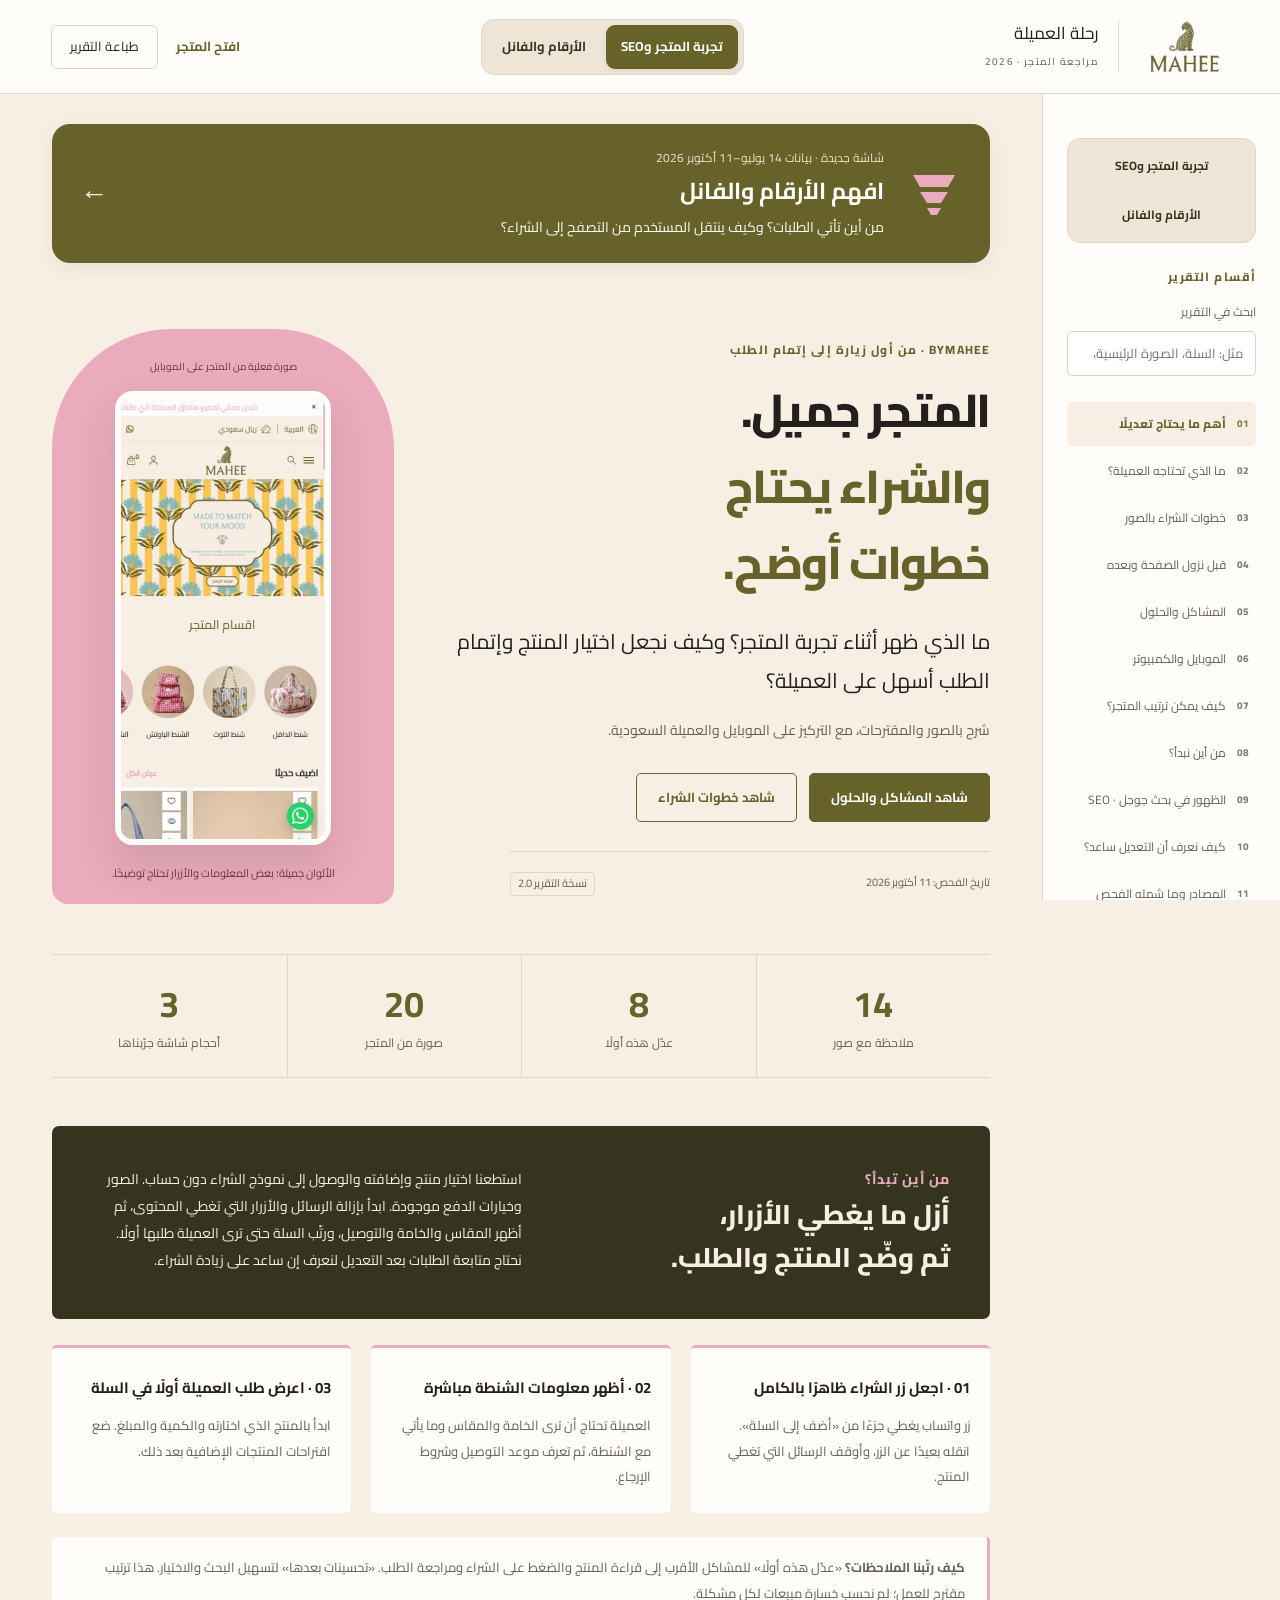
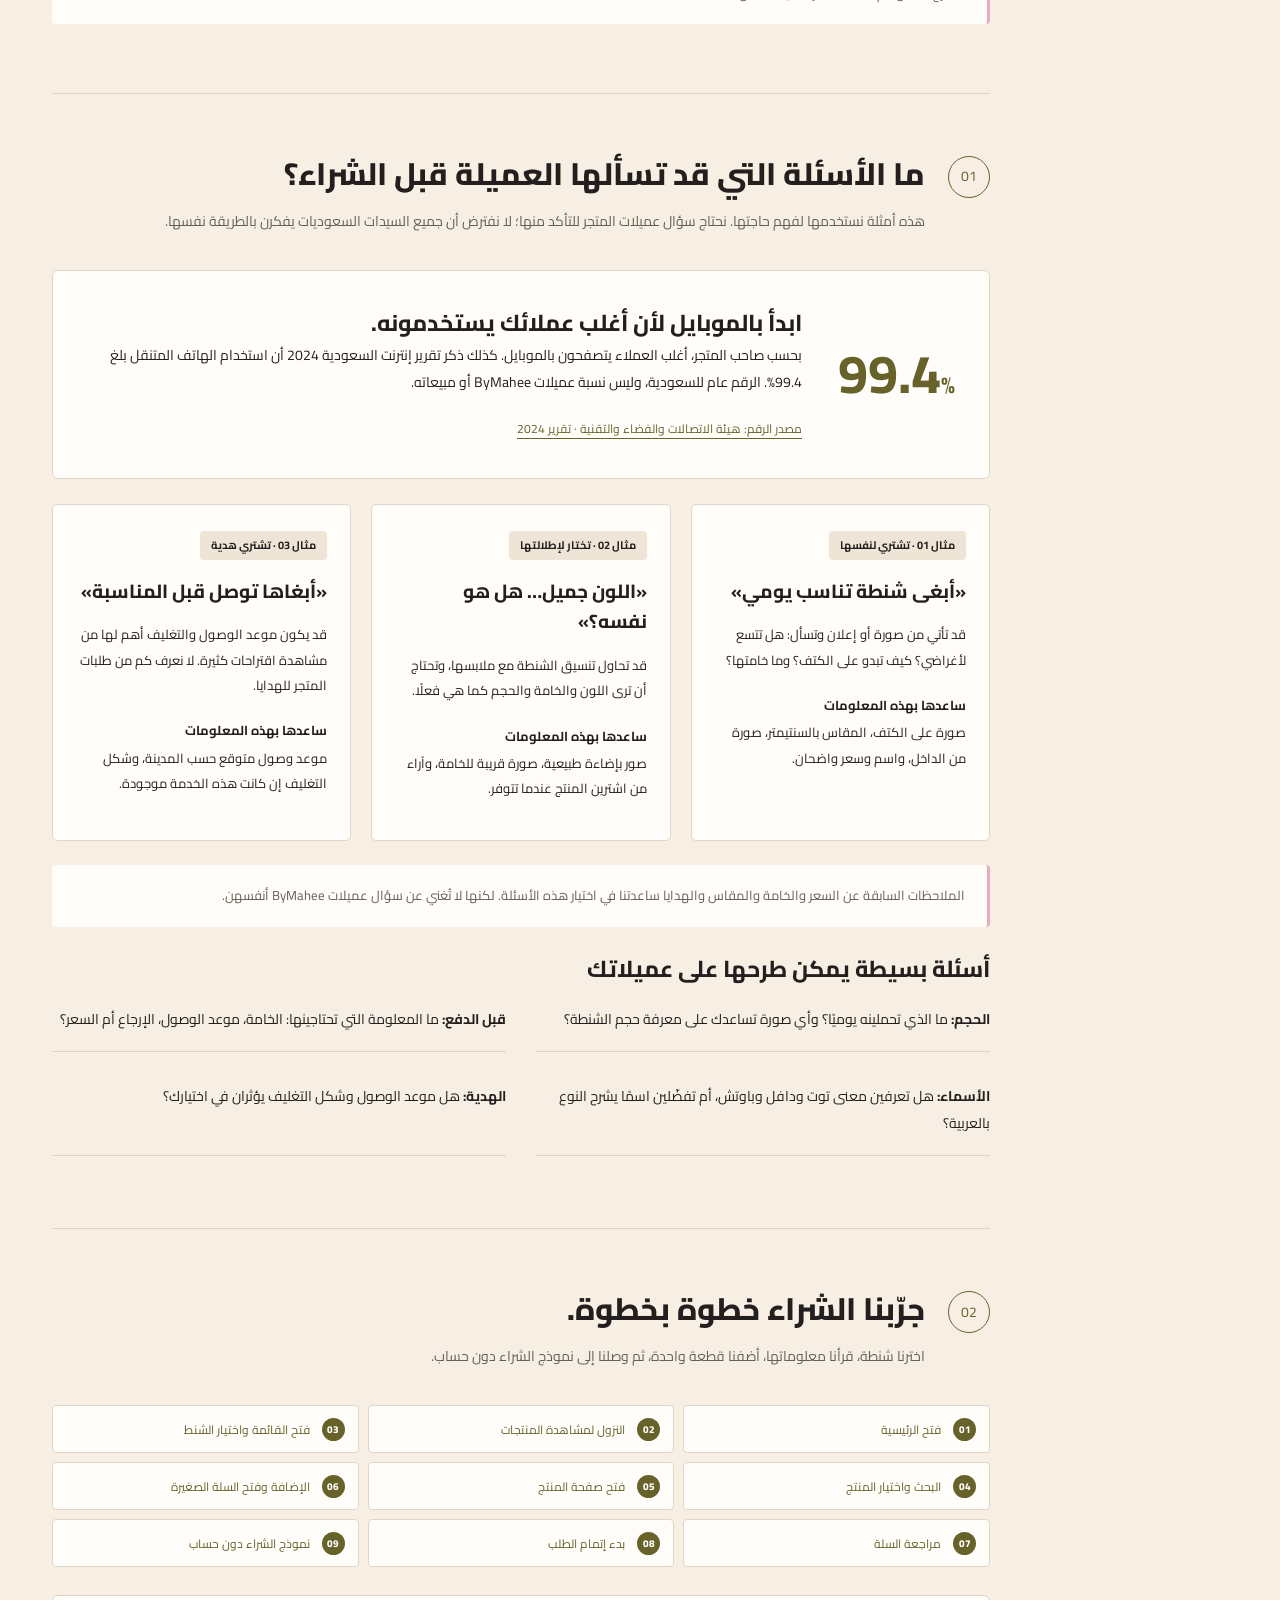
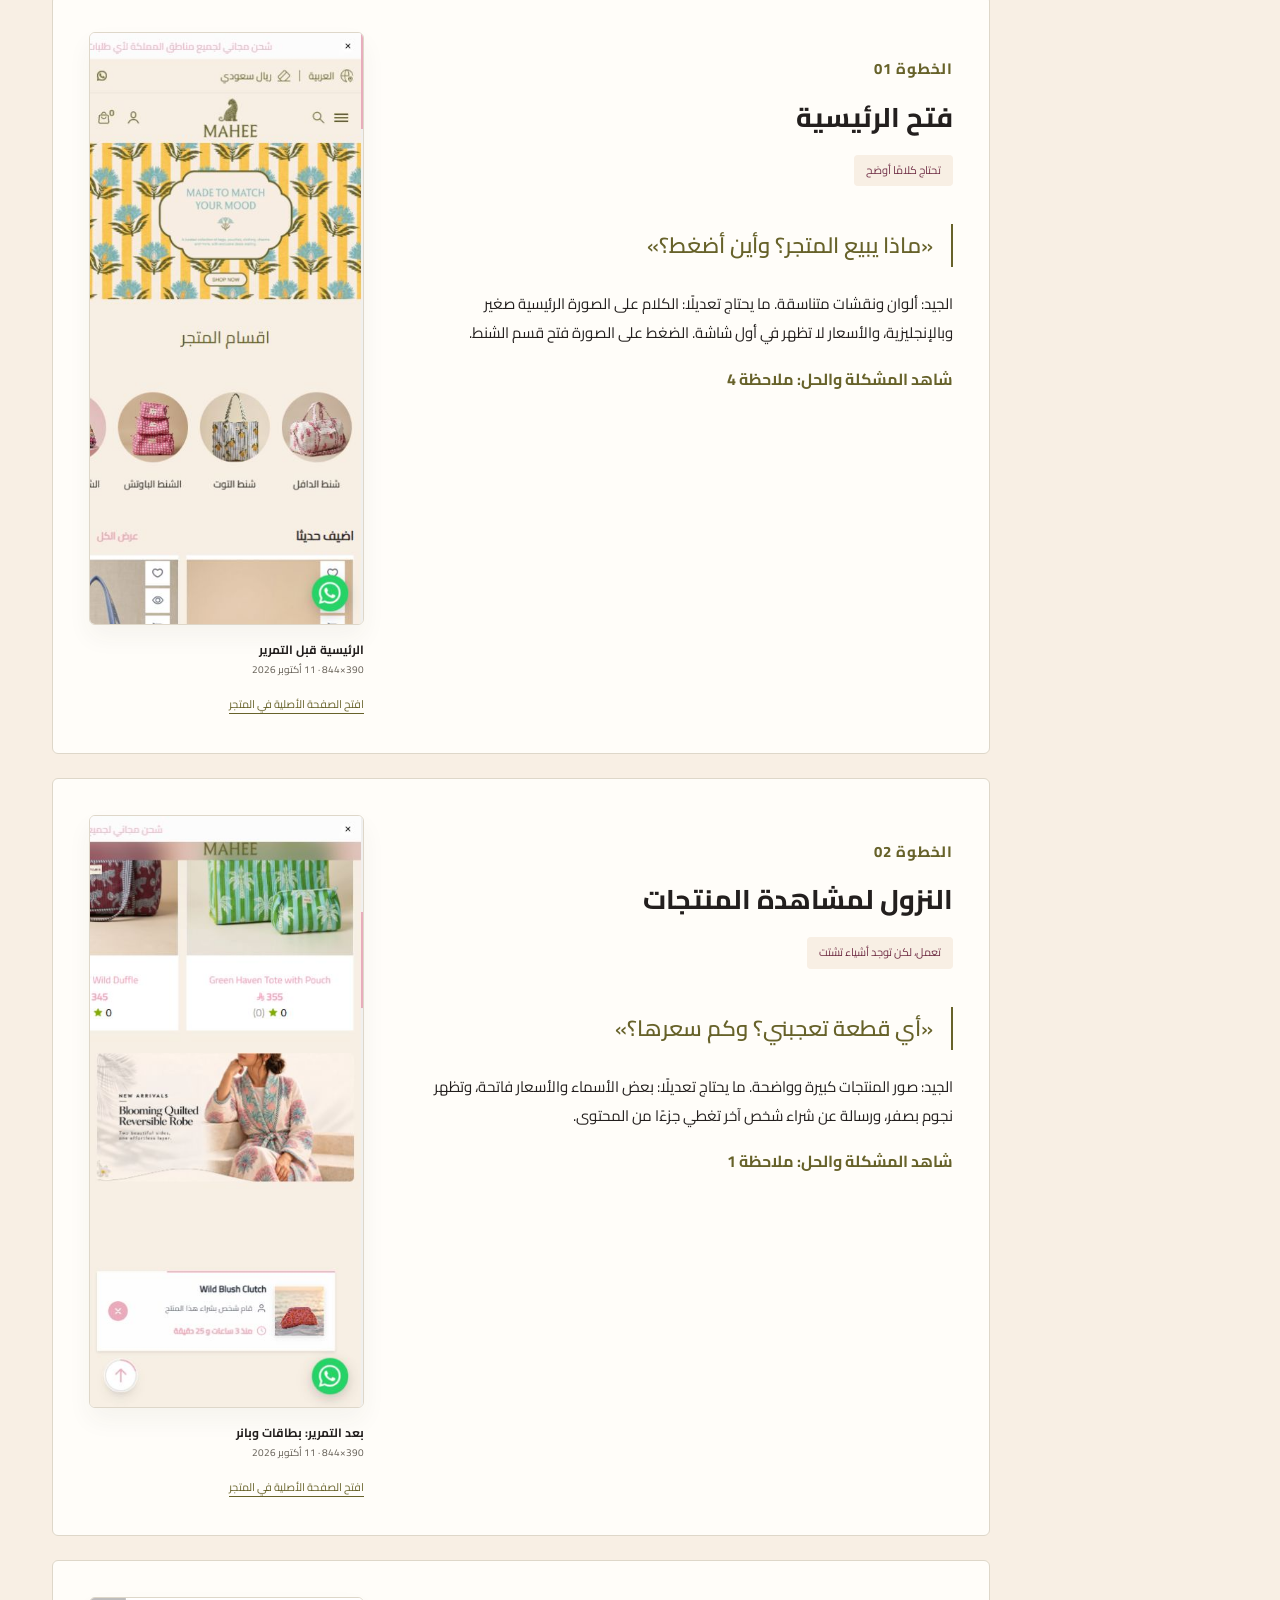
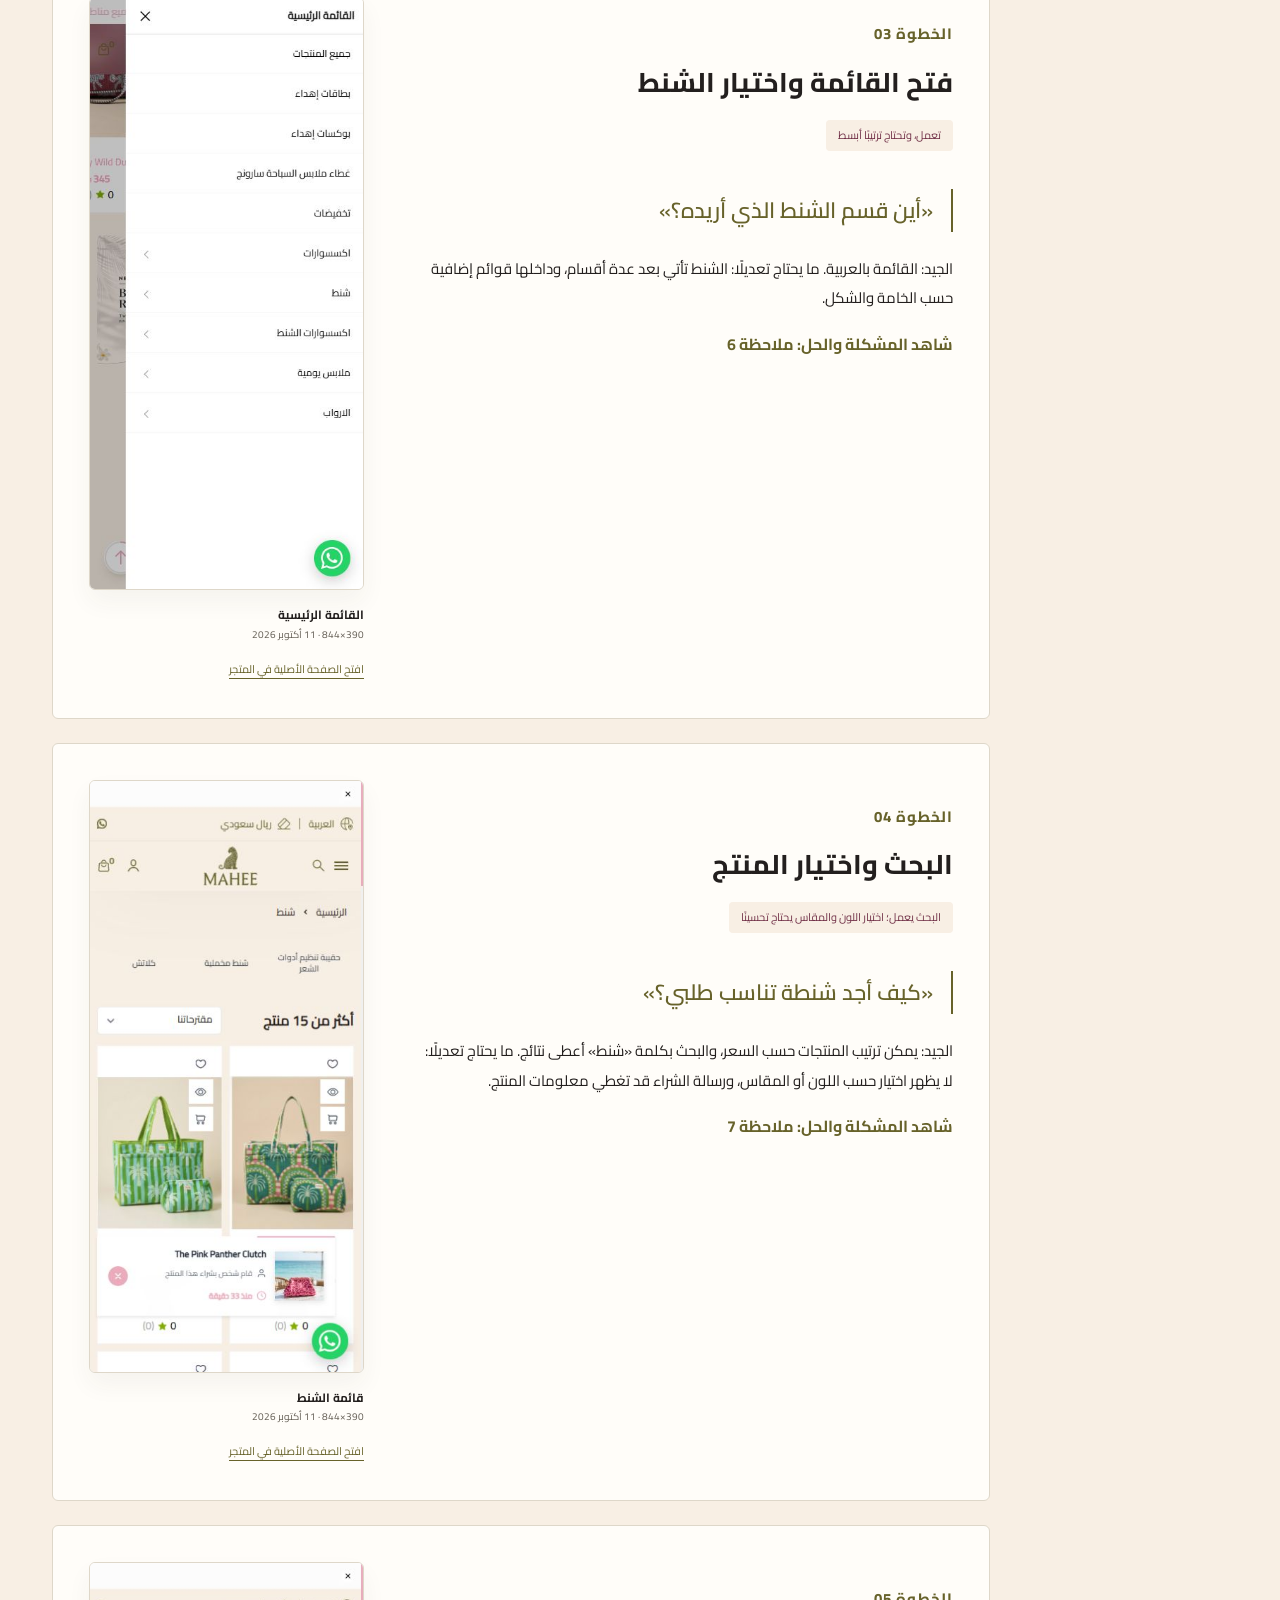
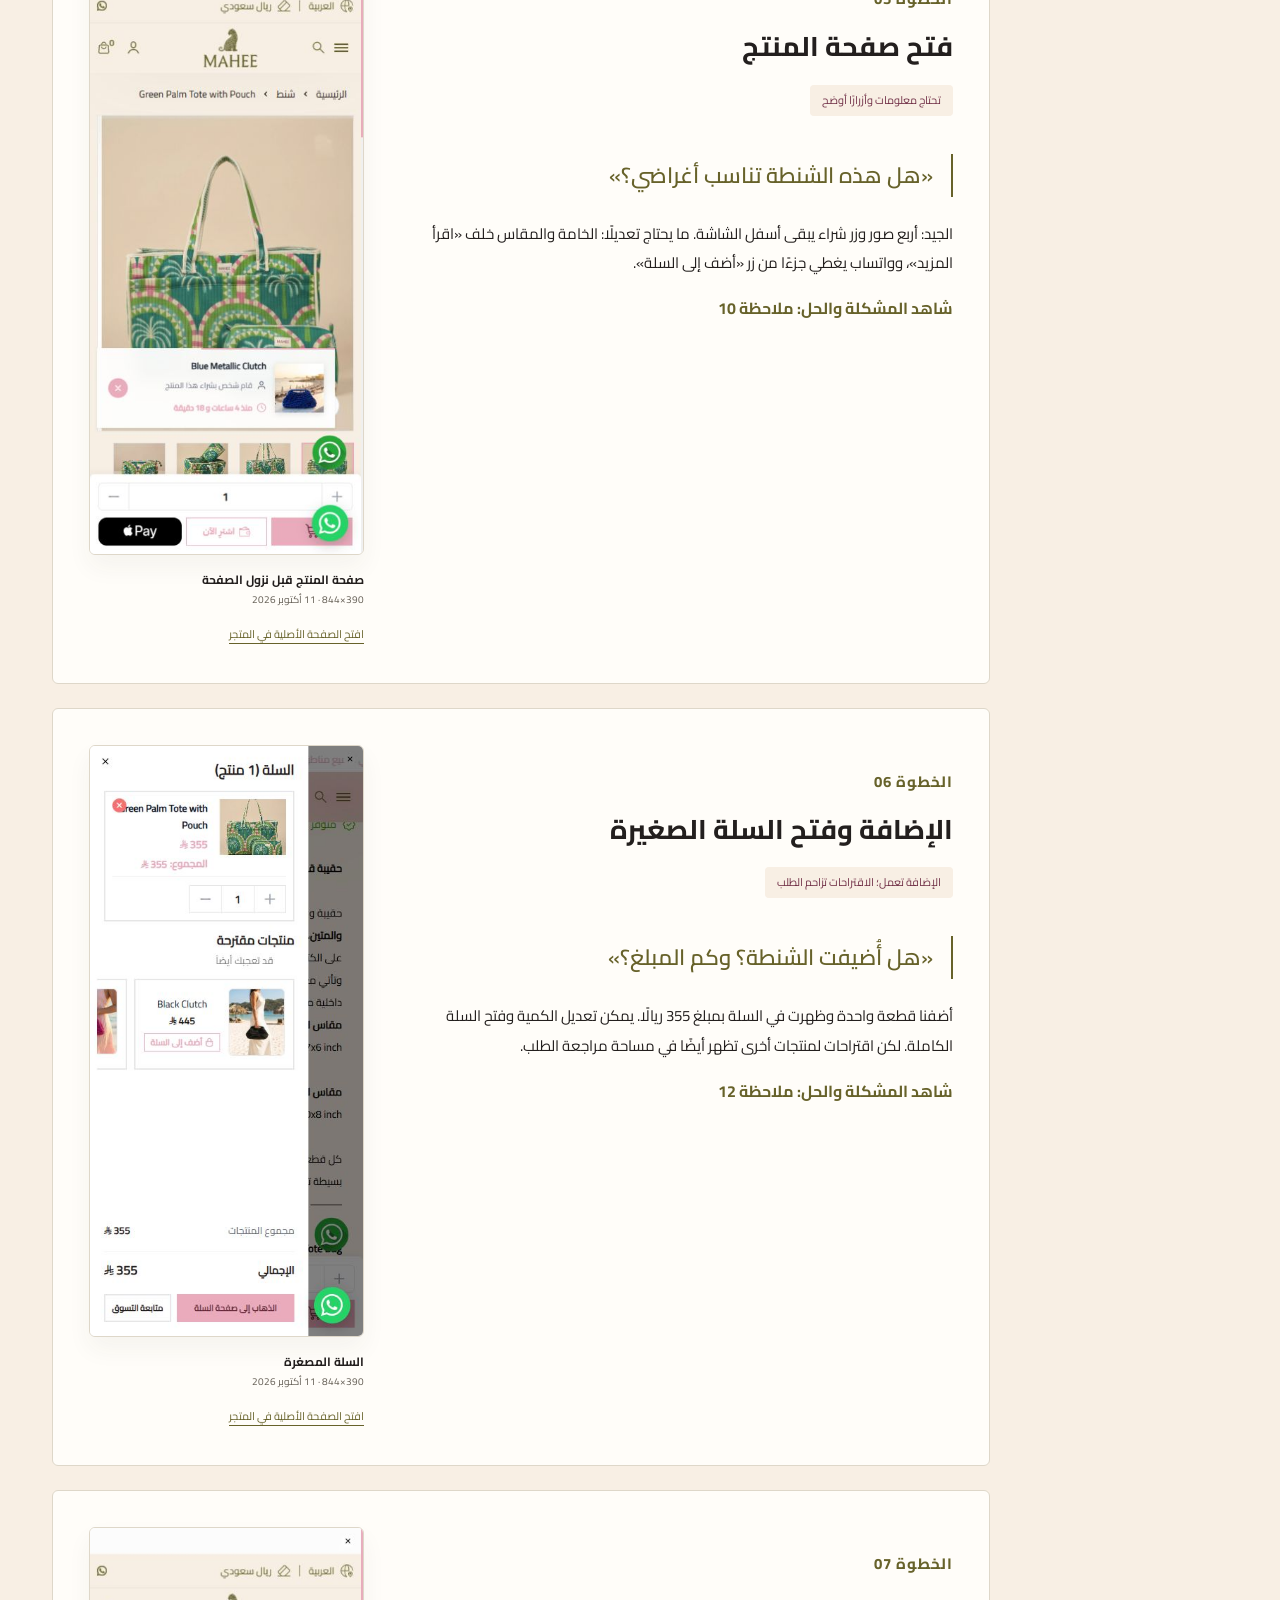
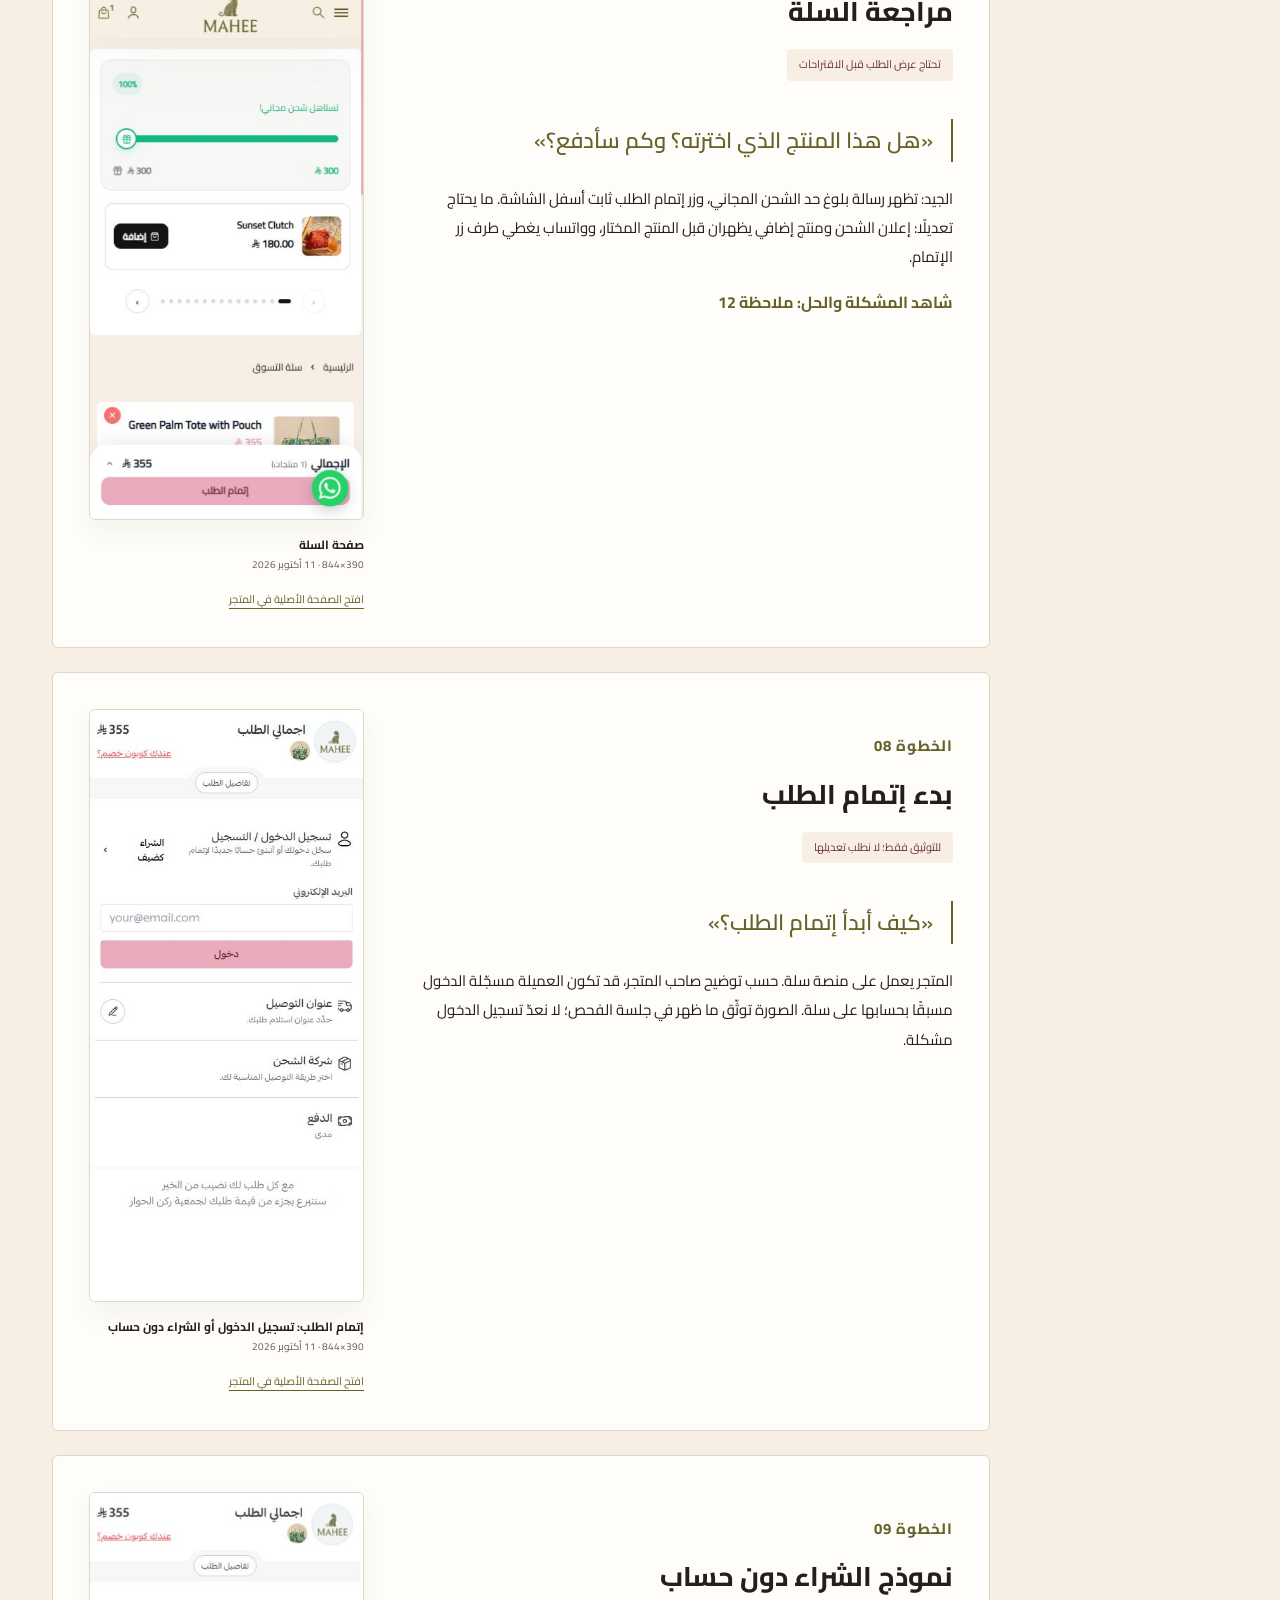
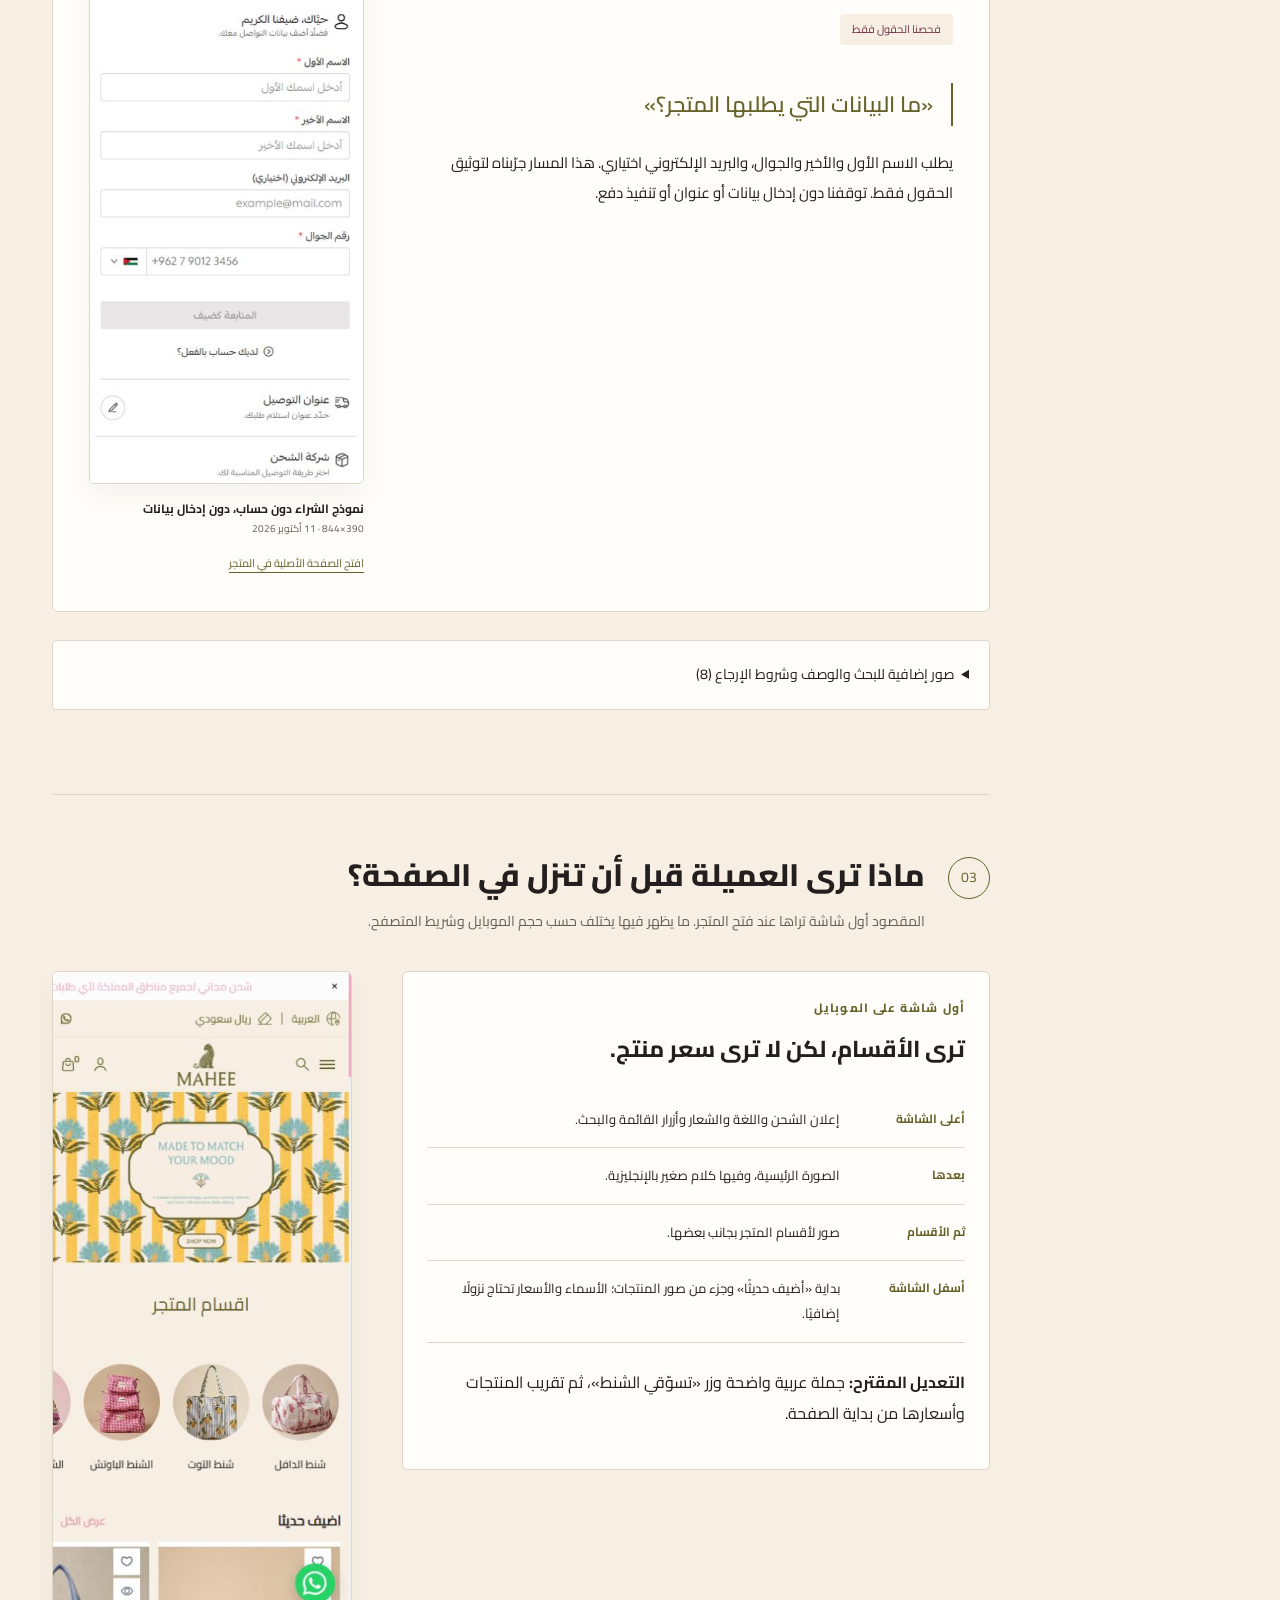
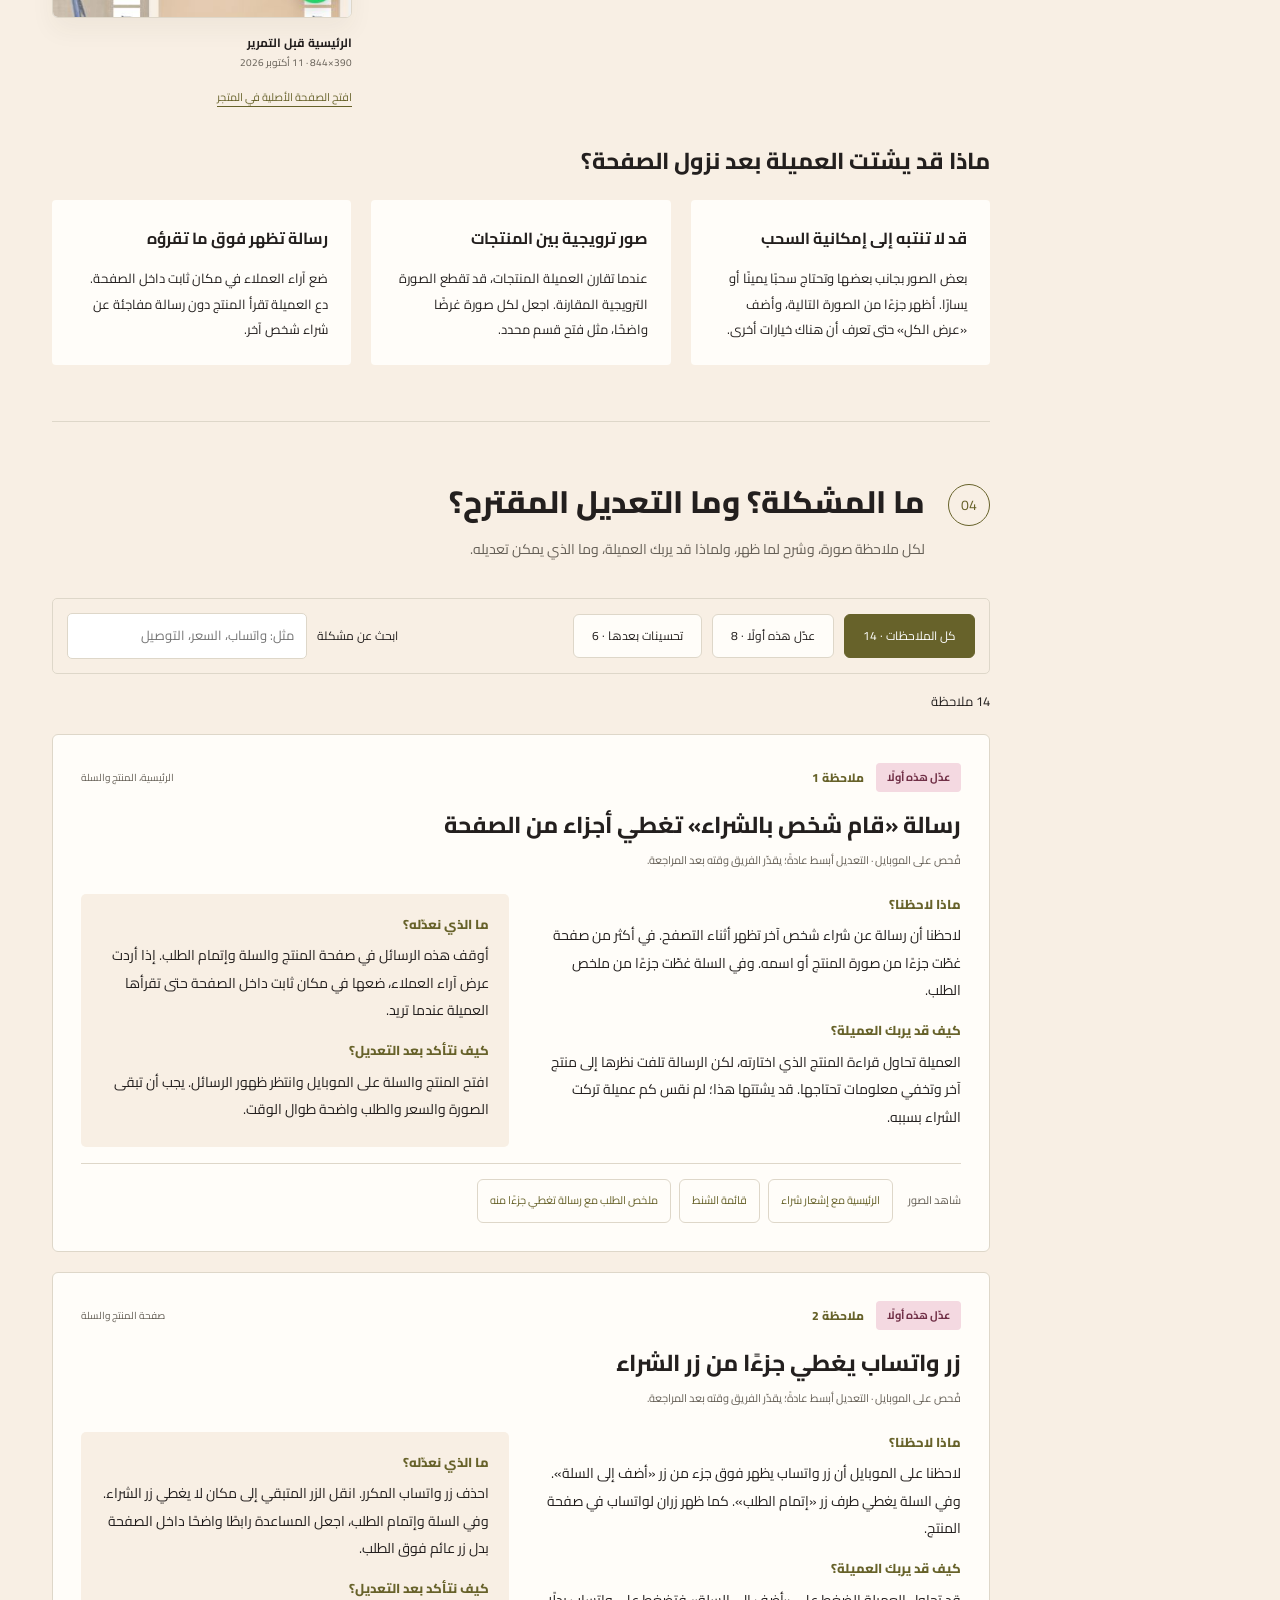
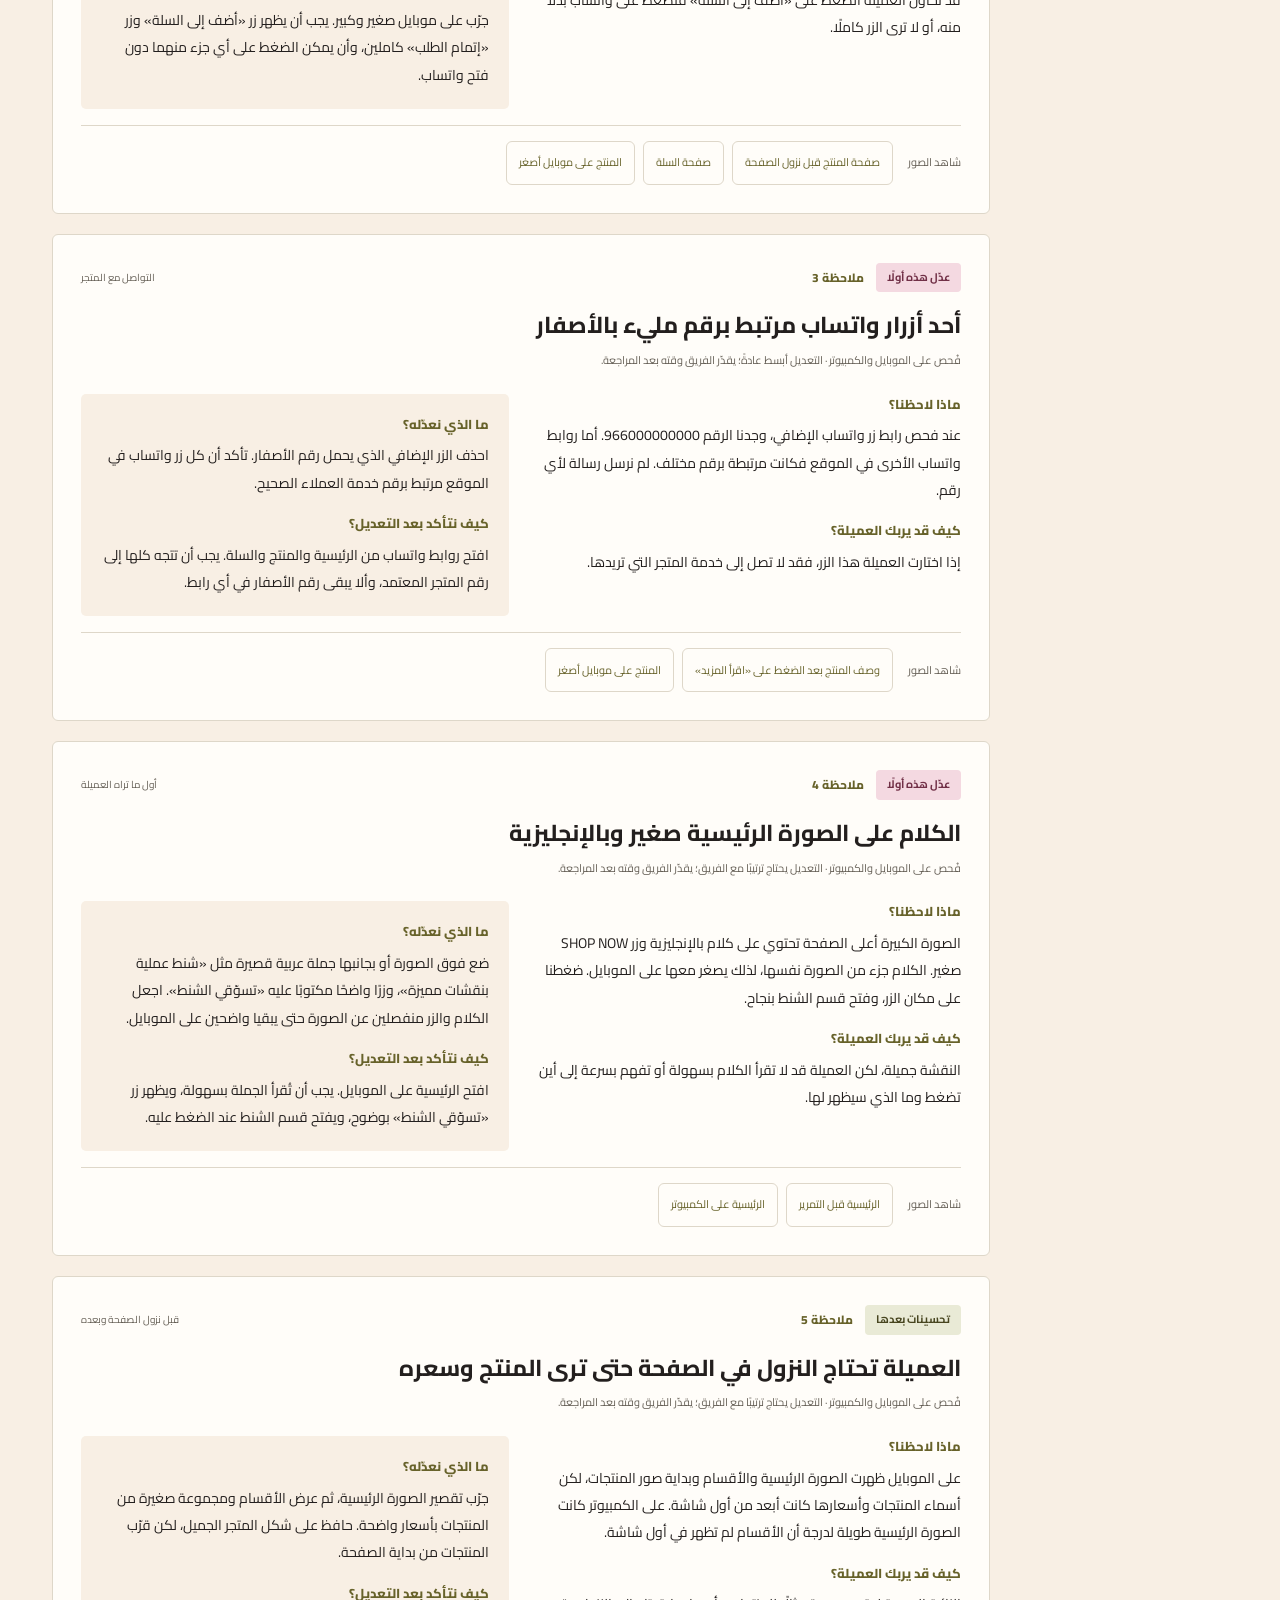
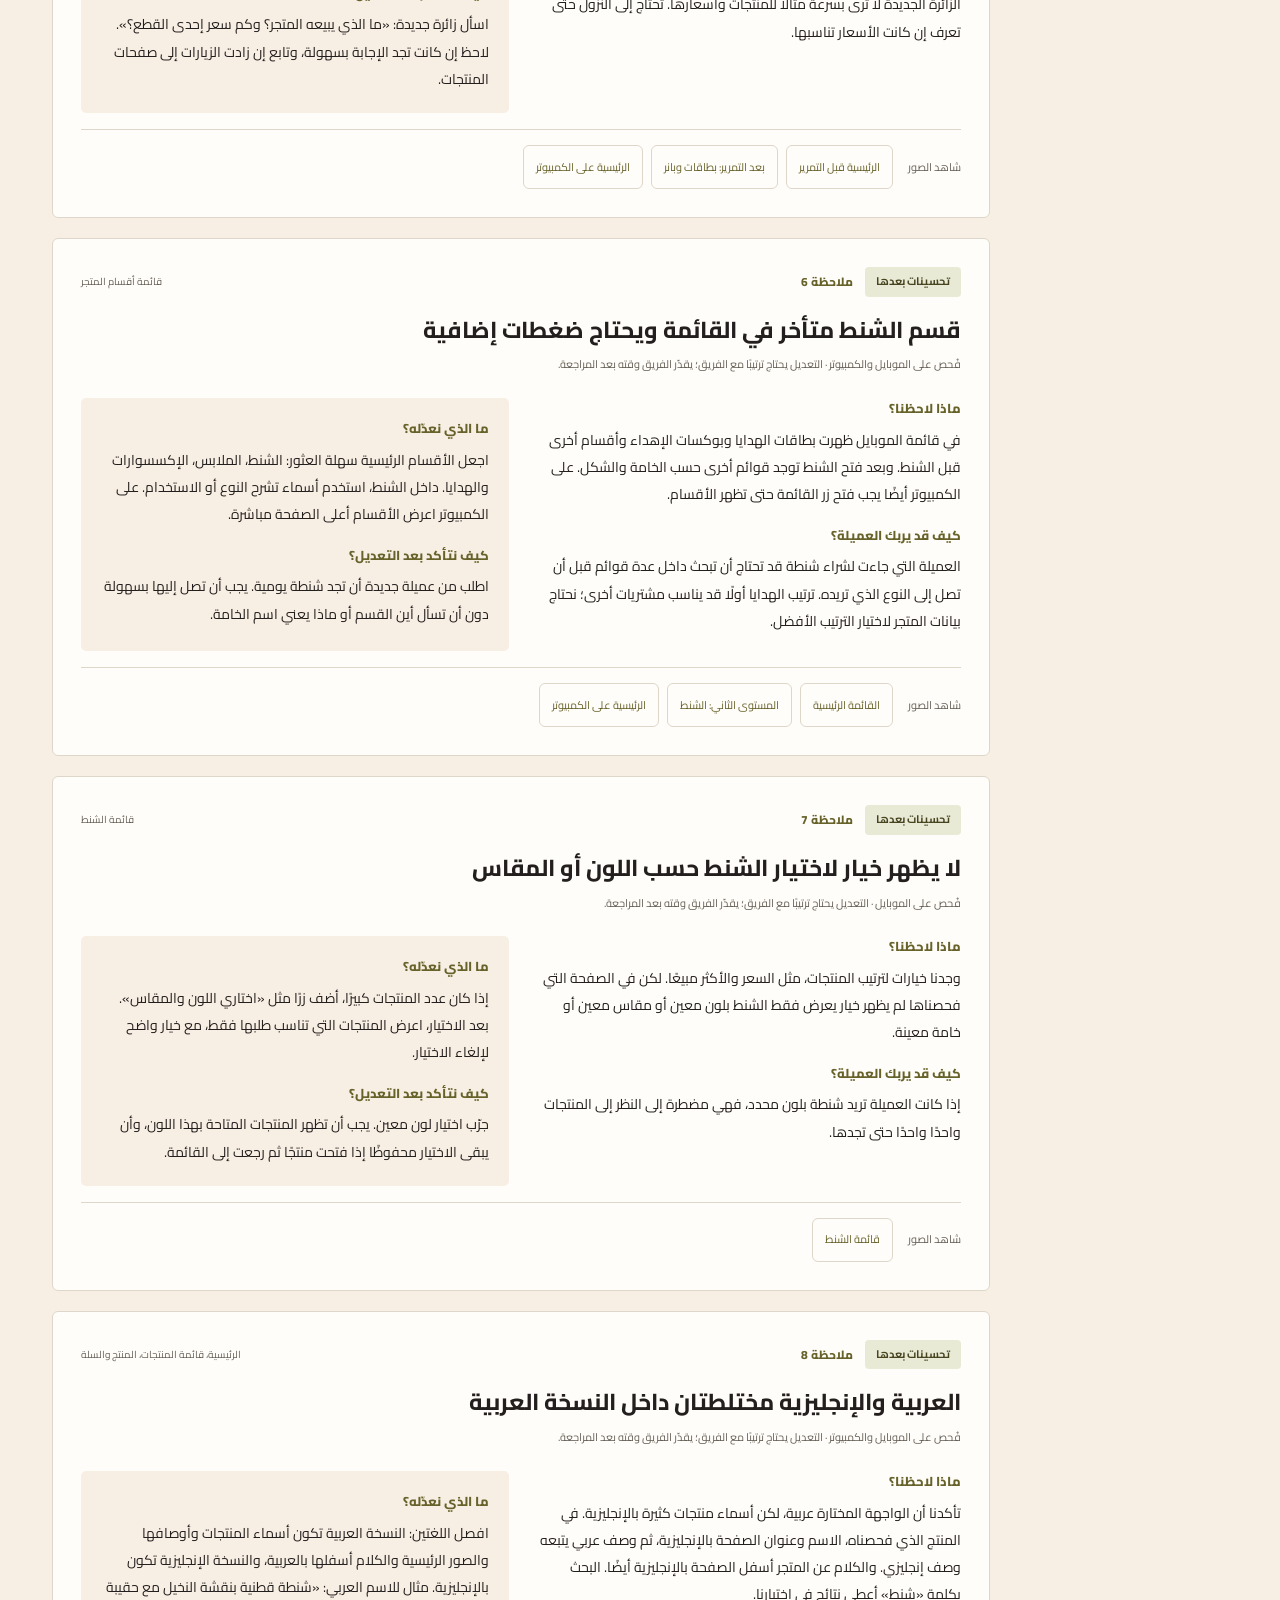
==== commit 723801c3: "Add GA4 funnel dashboard, channel infographics and shared report navigation" ====
--- a/index.html
+++ b/index.html
@@ -1,5 +1,5 @@
-<!DOCTYPE html><html lang="ar" dir="rtl"><head><meta charset="utf-8"><meta name="viewport" content="width=device-width,initial-scale=1"><meta name="description" content="مراجعة مبسّطة لمتجر ByMahee: ما الذي قد يصعّب الشراء على العميلة، وكيف نسهّله؟ مع صور ومقترحات واضحة للموبايل والكمبيوتر وأساسيات الظهور في بحث جوجل."><meta name="theme-color" content="#67622a"><title>ByMahee · رحلة العميلة | تقرير مبسّط</title><link rel="icon" href="assets/mahee-logo.webp" type="image/webp"><link rel="stylesheet" href="style.css?v=1.3"><script src="app.js?v=1.3" defer></script></head><body><a class="skip" href="#main">انتقل إلى التقرير</a><header class="topbar"><a class="brand" href="#overview"><img src="assets/mahee-logo.webp" alt="MAHEE" width="100" height="56"><span>رحلة العميلة<br><small>مراجعة المتجر · 2026</small></span></a><div class="top-actions"><a class="text-link" href="https://bymahee.com/ar" target="_blank" rel="noopener">افتح المتجر</a><button id="print">طباعة التقرير</button><button id="nav-toggle" aria-expanded="false" aria-controls="sidebar">فهرس التقرير</button></div></header><div class="layout"><aside id="sidebar"><p class="eyebrow">أقسام التقرير</p><label for="search">ابحث في التقرير</label><input id="search" type="search" placeholder="مثل: السلة، الصورة الرئيسية، واتساب"><div id="search-results" aria-live="polite"></div><nav aria-label="أقسام التقرير"><a href="#overview"><span>01</span>أهم ما يحتاج تعديلًا</a><a href="#audience"><span>02</span>ما الذي تحتاجه العميلة؟</a><a href="#journey"><span>03</span>خطوات الشراء بالصور</a><a href="#fold"><span>04</span>قبل نزول الصفحة وبعده</a><a href="#findings"><span>05</span>المشاكل والحلول</a><a href="#desktop"><span>06</span>الموبايل والكمبيوتر</a><a href="#direction"><span>07</span>كيف يمكن ترتيب المتجر؟</a><a href="#roadmap"><span>08</span>من أين نبدأ؟</a><a href="#seo"><span>09</span>الظهور في بحث جوجل · SEO</a><a href="#testing"><span>10</span>كيف نعرف أن التعديل ساعد؟</a><a href="#sources"><span>11</span>المصادر وما شمله الفحص</a></nav><div class="side-note"><strong>11 أكتوبر 2026</strong><p>جرّبنا خطوات الشراء.<br>ركّزنا على الموبايل.<br>الصور توضّح ما لاحظناه.</p></div><a class="repo-link" href="https://github.com/AhmadS-cell/bymahee-ux-journey" target="_blank" rel="noopener">ملفات التقرير على GitHub</a></aside><main id="main">
-<section id="overview" data-title="أهم ما يحتاج تعديلًا"><div class="hero"><div class="hero-copy"><p class="eyebrow">BYMAHEE · من أول زيارة إلى إتمام الطلب</p><h1>المتجر جميل.<br><em>والشراء يحتاج<br>خطوات أوضح.</em></h1><p class="lead">ما الذي ظهر أثناء تجربة المتجر؟ وكيف نجعل اختيار المنتج وإتمام الطلب أسهل على العميلة؟</p><p class="hero-note">شرح بالصور والمقترحات، مع التركيز على الموبايل والعميلة السعودية.</p><div class="hero-actions"><a class="button primary" href="#findings">شاهد المشاكل والحلول</a><a class="button secondary" href="#journey">شاهد خطوات الشراء</a></div><div class="edition">تاريخ الفحص: 11 أكتوبر 2026 <span>نسخة مبسّطة 1.3</span></div></div><div class="hero-visual"><span class="visual-label">صورة فعلية من المتجر على الموبايل</span><div class="hero-phone"><img src="assets/17-hero-mobile-clean.jpg" alt="أول شاشة من متجر ByMahee على الموبايل" width="390" height="844"></div><p>الألوان جميلة؛ بعض المعلومات والأزرار تحتاج توضيحًا.</p></div></div>
+<!DOCTYPE html><html lang="ar" dir="rtl"><head><meta charset="utf-8"><meta name="viewport" content="width=device-width,initial-scale=1"><meta name="description" content="مراجعة مبسّطة لمتجر ByMahee: ما الذي قد يصعّب الشراء على العميلة، وكيف نسهّله؟ مع صور ومقترحات واضحة للموبايل والكمبيوتر وأساسيات الظهور في بحث جوجل."><meta name="theme-color" content="#67622a"><title>ByMahee · رحلة العميلة | تقرير مبسّط</title><link rel="icon" href="assets/mahee-logo.webp" type="image/webp"><link rel="stylesheet" href="style.css?v=2.0"><link rel="stylesheet" href="report-navigation.css?v=2.0"><script src="app.js?v=2.0" defer></script></head><body><a class="skip" href="#main">انتقل إلى التقرير</a><header class="topbar"><a class="brand" href="#overview"><img src="assets/mahee-logo.webp" alt="MAHEE" width="100" height="56"><span>رحلة العميلة<br><small>مراجعة المتجر · 2026</small></span></a><nav class="report-switch" aria-label="شاشات تقرير المتجر"><a href="index.html" aria-current="page">تجربة المتجر وSEO</a><a href="analytics/index.html">الأرقام والفانل</a></nav><div class="top-actions"><a class="text-link" href="https://bymahee.com/ar" target="_blank" rel="noopener">افتح المتجر</a><button id="print">طباعة التقرير</button><button id="nav-toggle" aria-expanded="false" aria-controls="sidebar">فهرس التقرير</button></div></header><div class="layout"><aside id="sidebar"><nav class="report-switch" aria-label="شاشات تقرير المتجر"><a href="index.html" aria-current="page">تجربة المتجر وSEO</a><a href="analytics/index.html">الأرقام والفانل</a></nav><p class="eyebrow">أقسام التقرير</p><label for="search">ابحث في التقرير</label><input id="search" type="search" placeholder="مثل: السلة، الصورة الرئيسية، واتساب"><div id="search-results" aria-live="polite"></div><nav aria-label="أقسام التقرير"><a href="#overview"><span>01</span>أهم ما يحتاج تعديلًا</a><a href="#audience"><span>02</span>ما الذي تحتاجه العميلة؟</a><a href="#journey"><span>03</span>خطوات الشراء بالصور</a><a href="#fold"><span>04</span>قبل نزول الصفحة وبعده</a><a href="#findings"><span>05</span>المشاكل والحلول</a><a href="#desktop"><span>06</span>الموبايل والكمبيوتر</a><a href="#direction"><span>07</span>كيف يمكن ترتيب المتجر؟</a><a href="#roadmap"><span>08</span>من أين نبدأ؟</a><a href="#seo"><span>09</span>الظهور في بحث جوجل · SEO</a><a href="#testing"><span>10</span>كيف نعرف أن التعديل ساعد؟</a><a href="#sources"><span>11</span>المصادر وما شمله الفحص</a></nav><div class="side-note"><strong>11 أكتوبر 2026</strong><p>جرّبنا خطوات الشراء.<br>ركّزنا على الموبايل.<br>الصور توضّح ما لاحظناه.</p></div><a class="repo-link" href="https://github.com/AhmadS-cell/bymahee-ux-journey" target="_blank" rel="noopener">ملفات التقرير على GitHub</a></aside><main id="main">
+<section id="overview" data-title="أهم ما يحتاج تعديلًا"><a class="analytics-entry" href="analytics/index.html"><span class="entry-icon" aria-hidden="true"><svg viewBox="0 0 56 56" width="56" height="56" fill="none"><path d="M7 9h42l-7 12H14L7 9Zm7 17h28l-7 11H21l-7-11Zm7 16h14l-4 7h-6l-4-7Z" fill="currentColor"/></svg></span><span><small>شاشة جديدة · بيانات 14 يوليو–11 أكتوبر 2026</small><strong>افهم الأرقام والفانل</strong><span>من أين تأتي الطلبات؟ وكيف ينتقل المستخدم من التصفح إلى الشراء؟</span></span><b aria-hidden="true">←</b></a><div class="hero"><div class="hero-copy"><p class="eyebrow">BYMAHEE · من أول زيارة إلى إتمام الطلب</p><h1>المتجر جميل.<br><em>والشراء يحتاج<br>خطوات أوضح.</em></h1><p class="lead">ما الذي ظهر أثناء تجربة المتجر؟ وكيف نجعل اختيار المنتج وإتمام الطلب أسهل على العميلة؟</p><p class="hero-note">شرح بالصور والمقترحات، مع التركيز على الموبايل والعميلة السعودية.</p><div class="hero-actions"><a class="button primary" href="#findings">شاهد المشاكل والحلول</a><a class="button secondary" href="#journey">شاهد خطوات الشراء</a></div><div class="edition">تاريخ الفحص: 11 أكتوبر 2026 <span>نسخة التقرير 2.0</span></div></div><div class="hero-visual"><span class="visual-label">صورة فعلية من المتجر على الموبايل</span><div class="hero-phone"><img src="assets/17-hero-mobile-clean.jpg" alt="أول شاشة من متجر ByMahee على الموبايل" width="390" height="844"></div><p>الألوان جميلة؛ بعض المعلومات والأزرار تحتاج توضيحًا.</p></div></div>
 <div class="stats"><div><strong>14</strong><span>ملاحظة مع صور</span></div><div><strong>8</strong><span>عدّل هذه أولًا</span></div><div><strong>20</strong><span>صورة من المتجر</span></div><div><strong>3</strong><span>أحجام شاشة جرّبناها</span></div></div>
 <div class="decision"><div><p class="eyebrow">من أين تبدأ؟</p><h2>أزل ما يغطي الأزرار،<br>ثم وضّح المنتج والطلب.</h2></div><p>استطعنا اختيار منتج وإضافته والوصول إلى نموذج الشراء دون حساب. الصور وخيارات الدفع موجودة. ابدأ بإزالة الرسائل والأزرار التي تغطي المحتوى، ثم أظهر المقاس والخامة والتوصيل، ورتّب السلة حتى ترى العميلة طلبها أولًا. نحتاج متابعة الطلبات بعد التعديل لنعرف إن ساعد على زيادة الشراء.</p></div>
 <div class="three-grid"><a class="summary-card" href="#F02"><b>01 · اجعل زر الشراء ظاهرًا بالكامل</b><p>زر واتساب يغطي جزءًا من «أضف إلى السلة». انقله بعيدًا عن الزر، وأوقف الرسائل التي تغطي المنتج.</p></a><a class="summary-card" href="#F10"><b>02 · أظهر معلومات الشنطة مباشرة</b><p>العميلة تحتاج أن ترى الخامة والمقاس وما يأتي مع الشنطة، ثم تعرف موعد التوصيل وشروط الإرجاع.</p></a><a class="summary-card" href="#F12"><b>03 · اعرض طلب العميلة أولًا في السلة</b><p>ابدأ بالمنتج الذي اختارته والكمية والمبلغ. ضع اقتراحات المنتجات الإضافية بعد ذلك.</p></a></div>
@@ -57,5 +57,5 @@
 </div></details>
 </section><section id="testing" data-title="كيف نعرف أن التعديل ساعد؟"><div class="section-head"><span class="section-no">09</span><div><h2>جرّب مع عميلات، ثم تابع الطلبات.</h2><p>تحسن شكل الصفحة وحده لا يكفي. نريد أن تفهم العميلة المنتج وتجد الأزرار وتكمل الخطوات بسهولة.</p></div></div><div class="two-grid"><article class="test-card"><p class="eyebrow">تجربة بسيطة مع عميلاتك</p><h3>ابدأ مع 5 إلى 8 عميلات</h3><p>اختر عميلات جديدات وأخريات اشترين من قبل. هذه المجموعة تساعدك على اكتشاف الصعوبات، لكنها لا تمثل جميع السعوديات.</p><ol><li>اطلب منها اختيار شنطة تناسب أغراضها وميزانيتها.</li><li>اسألها عن الخامة والمقاس وما يأتي مع الشنطة.</li><li>اطلب منها العثور على موعد التوصيل وشروط الإرجاع.</li><li>اطلب منها إضافة قطعة وشرح ما تراه في السلة والمبلغ.</li><li>اطلب منها بدء إتمام الطلب بالطريقة المتاحة لها، والتوقف قبل الدفع.</li></ol><p><b>راقب:</b> أين تتردد؟ هل تطلب مساعدة؟ هل فهمت المقاس والمبلغ؟ دعها تحاول أولًا دون أن تشرح لها أين تضغط.</p></article><article class="test-card"><p class="eyebrow">فحص مع فريق المتجر</p><h3>جرّب على هواتف فعلية</h3><ol><li>هاتف آيفون وهاتف أندرويد، وشاشة صغيرة وأخرى أكبر.</li><li>تأكد أن واتساب لا يغطي الأزرار، حتى عند فتح لوحة كتابة الجوال.</li><li>كبّر الكتابة، وجرّب قراءة الشاشة بالصوت والتنقل بلوحة المفاتيح.</li><li>جرّب سلة فارغة، قطعة واحدة، تغيير الكمية ومنتجًا غير متاح.</li><li>في بيئة اختبار مخصصة، جرّب عنوانًا سعوديًا والشحن ورسائل الخطأ والدفع، دون طلب حقيقي.</li></ol><p><b>السرعة:</b> اطلب من المطور فحص وقت ظهور الصفحة، وسرعة استجابة الأزرار، وهل تتحرك عناصر الصفحة أثناء تحميلها. لم نقس هذه الأمور في التقرير الحالي.</p></article></div>
 <div class="table-wrap"><table><caption>ما الذي نتابعه بعد كل تعديل؟</caption><thead><tr><th>التعديل</th><th>السؤال الأساسي</th><th>ماذا نتابع أيضًا؟</th></tr></thead><tbody><tr><td>إبعاد ما يغطي أزرار الشراء</td><td>من كل 100 زائرة لصفحة المنتج، هل أصبح عدد من يضفن إلى السلة أكبر؟</td><td>هل قلت طلبات المساعدة والأخطاء؟</td></tr><tr><td>إظهار الخامة والمقاس</td><td>هل تستطيع العميلة شرح المنتج وحجمه دون مساعدة؟</td><td>هل قلت أسئلة المقاس والخامة؟ وما الذي يحدث للمرتجعات؟</td></tr><tr><td>ترتيب السلة</td><td>من كل 100 زائرة للسلة، هل أصبح عدد من يبدأن إتمام الطلب أكبر؟</td><td>هل بقي متوسط مبلغ الطلب والربح مناسبين؟</td></tr></tbody></table></div>
-<p>قارن عددًا كافيًا من الزيارات قبل التعديل وبعده، وافصل الموبايل عن الكمبيوتر. انتبه إذا تغيّر الإعلان أو السعر أو المخزون أثناء المقارنة، لأن هذه التغييرات قد تؤثر في الطلبات أيضًا. يساعدك مسؤول بيانات المتجر على تحديد المدة المناسبة للتجربة.</p></section><section id="sources" data-title="المصادر وما شمله الفحص"><div class="section-head"><span class="section-no">10</span><div><h2>ما الذي جرّبناه؟ وما الذي بقي دون فحص؟</h2><p>الصور والملاحظات من 11 أكتوبر 2026. قد تتغير الأسعار والمنتجات والمحتوى بعد ذلك.</p></div></div><div class="two-grid"><article class="source-panel"><h3>ما الذي جرّبناه؟</h3><p>الرئيسية العربية، النزول في الصفحة، القائمة وقسم الشنط، البحث بكلمة «شنط»، المنتج، إضافته، السلة الصغيرة والكاملة، بداية إتمام الطلب والشراء دون حساب، وشروط الإرجاع.</p><p>حفظنا 20 صورة. جرّبنا الرئيسية والمنتج على الكمبيوتر، والمنتج على حجمين للموبايل.</p><p><b>ما لاحظناه:</b> ما ظهر فعلًا في الموقع، وما حدث عند الضغط.<br><b>ما نقترحه:</b> كيف يمكن تبسيط الخطوات.<br><b>ما يحتاج متابعة:</b> هل ساعد التعديل على الفهم وزيادة الطلبات؟</p></article><article class="source-panel"><h3>ما الذي لم نجرّبه؟</h3><p>توقفنا عند نموذج الشراء دون حساب، دون إدخال بيانات شخصية أو عنوان أو دفع. لم نختبر رسالة التحقق بالجوال أو مبلغ الشحن النهائي أو الدفع أو تتبع الطلب بعد الشراء. أزلنا قطعة الاختبار من السلة بعد انتهاء الفحص.</p><p>لا نملك بيانات مبيعات المتجر أو تسجيلات زيارات العملاء، لذلك لا نذكر نسبة زيادة أو خسارة في المبيعات. تجربة حجم الشاشة في المتصفح لا تغني عن هاتف فعلي.</p><p>مراجعة شروط الإرجاع هنا تتعلق بوضوحها للعميلة؛ لم نقدم حكمًا قانونيًا عليها. كذلك نحتاج فحصًا إضافيًا للتأكد أن المتجر سهل الاستخدام لذوي الإعاقة.</p></article></div><ol class="source-list"><li><a href="https://bymahee.com/ar" target="_blank" rel="noopener">ByMahee · الرئيسية</a><span>صفحة المتجر الأصلية التي فحصناها.</span></li><li><a href="https://bymahee.com/ar/green-palm-tote-with-pouch/p1130514877" target="_blank" rel="noopener">ByMahee · المنتج الذي جرّبناه</a><span>ظهر بسعر 355 ريالًا. هذا سعر القطعة أثناء الفحص، وليس مبلغ طلب نهائي لعنوان فعلي.</span></li><li><a href="https://bymahee.com/ar/%D8%B3%D9%8A%D8%A7%D8%B3%D8%A9-%D8%A7%D9%84%D8%A7%D8%B3%D8%AA%D8%A8%D8%AF%D8%A7%D9%84-%D9%88%D8%A7%D9%84%D8%A7%D8%B3%D8%AA%D8%B1%D8%AC%D8%A7%D8%B9/page-1145003807" target="_blank" rel="noopener">ByMahee · شروط الاستبدال والإرجاع</a><span>استندنا إلى هذه الصفحة عند مراجعة وضوح شروط المتجر.</span></li><li><a href="https://www.cst.gov.sa/media-center/news/CST-Issued-the-Saudi-Internet-Report-2024" target="_blank" rel="noopener">هيئة الاتصالات · تقرير إنترنت السعودية 2024</a><span>مصدر رقم استخدام الموبايل. صدر في مايو 2025، ولا نقدمه باعتباره أحدث رقم لعام 2026.</span></li><li><a href="https://www.w3.org/WAI/WCAG22/Understanding/contrast-minimum.html" target="_blank" rel="noopener">مرجع للمطور: وضوح الكتابة على الخلفية</a><span>يشرح كيف يُفحص الفرق بين لون الكتابة ولون الخلفية.</span></li><li><a href="https://www.w3.org/WAI/WCAG22/Understanding/target-size-minimum" target="_blank" rel="noopener">مرجع للمطور: مساحة الضغط على الأزرار</a><span>يشرح أحجام مناطق الضغط والمسافات بين الأزرار.</span></li><li><a href="https://web.dev/articles/vitals" target="_blank" rel="noopener">مرجع للمطور: سرعة الصفحة واستجابة الأزرار</a><span>لإجراء فحص السرعة لاحقًا؛ لا توجد نتائج سرعة للموقع في هذا التقرير.</span></li><li><a href="asset-sources.json">مصادر الصور والخط</a> · <a href="findings.json">ملف الملاحظات للفريق</a><span>ملفات تساعد الفريق على حفظ المعلومات وتحديث التقرير.</span></li></ol><details class="extra-shots"><summary>تفاصيل فنية للمطور عند التنفيذ — يمكن تجاوزها</summary><div class="method-data"><h3>الألوان والأزرار التي فحصناها</h3><p>لون السعر <code>#F5A3BC</code> على الخلفية <code>#F8EFE4</code> يعطي فرق ألوان بنسبة <b>1.70:1</b>، وعلى الأبيض <b>1.94:1</b>. كتابة زر الإضافة <code>#6B2C3D</code> على <code>#EAABBC</code> أوضح، بنسبة <b>5.38:1</b>. معيار WCAG يحتاج عادةً 4.5:1 للكتابة العادية و3:1 للكلام الكبير، مع استثناءات. هذه ألوان محددة؛ لم نفحص توافق الصفحة كلها.</p><p>أحجام العناصر المقروءة: إغلاق الإعلان 18×18، القائمة نحو 20×18، البحث 20×20 بكسل. وسّع مناطق الضغط إلى 44×44 كهدف عملي، وافحص استثناءات الحجم والتباعد في المعيار.</p><p>الصورة الرئيسية تنفذ الضغط عبر <code>onclick</code> على <code>div</code>، وليست رابطًا مستقلًا واضحًا لأدوات القراءة الصوتية. اجعل زر التسوق رابطًا حقيقيًا، وافحص أسماء الأزرار والتنقل بلوحة المفاتيح.</p><p>رابط واتساب الإضافي كان يحمل <code>wa.me/966000000000</code>. لم نرسل رسالة.</p><h3>قياسات الشاشة والسرعة</h3><p>الموبايل الرئيسي 390×844، وفحص إضافي للمنتج 375×812، والكمبيوتر 1440×900. على الموبايل بدأ البانر عند 157 بكسل وانتهى قرب 380، وبدأ عنوان «أضيف حديثًا» قرب 705 والصور قرب 746. على الكمبيوتر بدأ البانر قرب 193 وانتهى قرب 1000، وبدأت الأقسام قرب 1072. نهاية أول شاشة تختلف حسب الجهاز والمتصفح.</p><p>لفحص الأداء لاحقًا: LCP ≤2.5 ثانية، INP ≤200 ملّي ثانية، CLS ≤0.1 عند المئين 75. المقصود سرعة ظهور المحتوى، وسرعة استجابة التفاعل، وثبات الصفحة أثناء التحميل. لم نقس أداء المتجر في هذه المراجعة.</p></div></details></section>
-<footer class="report-footer"><img src="assets/mahee-logo.webp" width="100" height="56" alt="MAHEE"><p>كلما كانت المعلومة والزر أوضح، أصبحت الخطوة التالية أسهل.</p><span>تقرير مستقل · فحص 11 أكتوبر 2026 · نسخة مبسّطة 1.3</span><a href="#overview">العودة إلى البداية</a></footer></main></div><dialog id="image-dialog" aria-labelledby="image-title"><div class="dialog-toolbar"><p id="image-title"></p><button id="image-close">إغلاق</button></div><img id="image-full" alt=""><a id="image-original" target="_blank" rel="noopener">افتح الصورة بالحجم الأصلي</a></dialog></body></html>+<p>قارن عددًا كافيًا من الزيارات قبل التعديل وبعده، وافصل الموبايل عن الكمبيوتر. انتبه إذا تغيّر الإعلان أو السعر أو المخزون أثناء المقارنة، لأن هذه التغييرات قد تؤثر في الطلبات أيضًا. يساعدك مسؤول بيانات المتجر على تحديد المدة المناسبة للتجربة.</p></section><section id="sources" data-title="المصادر وما شمله الفحص"><div class="section-head"><span class="section-no">10</span><div><h2>ما الذي جرّبناه؟ وما الذي بقي دون فحص؟</h2><p>الصور والملاحظات من 11 أكتوبر 2026. قد تتغير الأسعار والمنتجات والمحتوى بعد ذلك.</p></div></div><div class="two-grid"><article class="source-panel"><h3>ما الذي جرّبناه؟</h3><p>الرئيسية العربية، النزول في الصفحة، القائمة وقسم الشنط، البحث بكلمة «شنط»، المنتج، إضافته، السلة الصغيرة والكاملة، بداية إتمام الطلب والشراء دون حساب، وشروط الإرجاع.</p><p>حفظنا 20 صورة. جرّبنا الرئيسية والمنتج على الكمبيوتر، والمنتج على حجمين للموبايل.</p><p><b>ما لاحظناه:</b> ما ظهر فعلًا في الموقع، وما حدث عند الضغط.<br><b>ما نقترحه:</b> كيف يمكن تبسيط الخطوات.<br><b>ما يحتاج متابعة:</b> هل ساعد التعديل على الفهم وزيادة الطلبات؟</p></article><article class="source-panel"><h3>ما الذي لم نجرّبه؟</h3><p>توقفنا عند نموذج الشراء دون حساب، دون إدخال بيانات شخصية أو عنوان أو دفع. لم نختبر رسالة التحقق بالجوال أو مبلغ الشحن النهائي أو الدفع أو تتبع الطلب بعد الشراء. أزلنا قطعة الاختبار من السلة بعد انتهاء الفحص.</p><p>مراجعة تجربة المتجر بتاريخ 11 أكتوبر لم تستخدم بيانات المبيعات أو تسجيلات العملاء. أضفنا لاحقًا <a href="analytics/index.html">شاشة الأرقام والفانل</a> ببيانات GA4 المجمّعة؛ لا نربط أي ملاحظة هنا بخسارة أو زيادة مبيعات لم تُقَس. تجربة حجم الشاشة في المتصفح لا تغني عن هاتف فعلي.</p><p>مراجعة شروط الإرجاع هنا تتعلق بوضوحها للعميلة؛ لم نقدم حكمًا قانونيًا عليها. كذلك نحتاج فحصًا إضافيًا للتأكد أن المتجر سهل الاستخدام لذوي الإعاقة.</p></article></div><ol class="source-list"><li><a href="https://bymahee.com/ar" target="_blank" rel="noopener">ByMahee · الرئيسية</a><span>صفحة المتجر الأصلية التي فحصناها.</span></li><li><a href="https://bymahee.com/ar/green-palm-tote-with-pouch/p1130514877" target="_blank" rel="noopener">ByMahee · المنتج الذي جرّبناه</a><span>ظهر بسعر 355 ريالًا. هذا سعر القطعة أثناء الفحص، وليس مبلغ طلب نهائي لعنوان فعلي.</span></li><li><a href="https://bymahee.com/ar/%D8%B3%D9%8A%D8%A7%D8%B3%D8%A9-%D8%A7%D9%84%D8%A7%D8%B3%D8%AA%D8%A8%D8%AF%D8%A7%D9%84-%D9%88%D8%A7%D9%84%D8%A7%D8%B3%D8%AA%D8%B1%D8%AC%D8%A7%D8%B9/page-1145003807" target="_blank" rel="noopener">ByMahee · شروط الاستبدال والإرجاع</a><span>استندنا إلى هذه الصفحة عند مراجعة وضوح شروط المتجر.</span></li><li><a href="https://www.cst.gov.sa/media-center/news/CST-Issued-the-Saudi-Internet-Report-2024" target="_blank" rel="noopener">هيئة الاتصالات · تقرير إنترنت السعودية 2024</a><span>مصدر رقم استخدام الموبايل. صدر في مايو 2025، ولا نقدمه باعتباره أحدث رقم لعام 2026.</span></li><li><a href="https://www.w3.org/WAI/WCAG22/Understanding/contrast-minimum.html" target="_blank" rel="noopener">مرجع للمطور: وضوح الكتابة على الخلفية</a><span>يشرح كيف يُفحص الفرق بين لون الكتابة ولون الخلفية.</span></li><li><a href="https://www.w3.org/WAI/WCAG22/Understanding/target-size-minimum" target="_blank" rel="noopener">مرجع للمطور: مساحة الضغط على الأزرار</a><span>يشرح أحجام مناطق الضغط والمسافات بين الأزرار.</span></li><li><a href="https://web.dev/articles/vitals" target="_blank" rel="noopener">مرجع للمطور: سرعة الصفحة واستجابة الأزرار</a><span>لإجراء فحص السرعة لاحقًا؛ لا توجد نتائج سرعة للموقع في هذا التقرير.</span></li><li><a href="asset-sources.json">مصادر الصور والخط</a> · <a href="findings.json">ملف الملاحظات للفريق</a><span>ملفات تساعد الفريق على حفظ المعلومات وتحديث التقرير.</span></li></ol><details class="extra-shots"><summary>تفاصيل فنية للمطور عند التنفيذ — يمكن تجاوزها</summary><div class="method-data"><h3>الألوان والأزرار التي فحصناها</h3><p>لون السعر <code>#F5A3BC</code> على الخلفية <code>#F8EFE4</code> يعطي فرق ألوان بنسبة <b>1.70:1</b>، وعلى الأبيض <b>1.94:1</b>. كتابة زر الإضافة <code>#6B2C3D</code> على <code>#EAABBC</code> أوضح، بنسبة <b>5.38:1</b>. معيار WCAG يحتاج عادةً 4.5:1 للكتابة العادية و3:1 للكلام الكبير، مع استثناءات. هذه ألوان محددة؛ لم نفحص توافق الصفحة كلها.</p><p>أحجام العناصر المقروءة: إغلاق الإعلان 18×18، القائمة نحو 20×18، البحث 20×20 بكسل. وسّع مناطق الضغط إلى 44×44 كهدف عملي، وافحص استثناءات الحجم والتباعد في المعيار.</p><p>الصورة الرئيسية تنفذ الضغط عبر <code>onclick</code> على <code>div</code>، وليست رابطًا مستقلًا واضحًا لأدوات القراءة الصوتية. اجعل زر التسوق رابطًا حقيقيًا، وافحص أسماء الأزرار والتنقل بلوحة المفاتيح.</p><p>رابط واتساب الإضافي كان يحمل <code>wa.me/966000000000</code>. لم نرسل رسالة.</p><h3>قياسات الشاشة والسرعة</h3><p>الموبايل الرئيسي 390×844، وفحص إضافي للمنتج 375×812، والكمبيوتر 1440×900. على الموبايل بدأ البانر عند 157 بكسل وانتهى قرب 380، وبدأ عنوان «أضيف حديثًا» قرب 705 والصور قرب 746. على الكمبيوتر بدأ البانر قرب 193 وانتهى قرب 1000، وبدأت الأقسام قرب 1072. نهاية أول شاشة تختلف حسب الجهاز والمتصفح.</p><p>لفحص الأداء لاحقًا: LCP ≤2.5 ثانية، INP ≤200 ملّي ثانية، CLS ≤0.1 عند المئين 75. المقصود سرعة ظهور المحتوى، وسرعة استجابة التفاعل، وثبات الصفحة أثناء التحميل. لم نقس أداء المتجر في هذه المراجعة.</p></div></details></section>
+<footer class="report-footer"><img src="assets/mahee-logo.webp" width="100" height="56" alt="MAHEE"><p>كلما كانت المعلومة والزر أوضح، أصبحت الخطوة التالية أسهل.</p><span>تقرير مستقل · فحص 11 أكتوبر 2026 · نسخة التقرير 2.0</span><a href="#overview">العودة إلى البداية</a></footer></main></div><dialog id="image-dialog" aria-labelledby="image-title"><div class="dialog-toolbar"><p id="image-title"></p><button id="image-close">إغلاق</button></div><img id="image-full" alt=""><a id="image-original" target="_blank" rel="noopener">افتح الصورة بالحجم الأصلي</a></dialog></body></html>
--- a/report-navigation.css
+++ b/report-navigation.css
@@ -0,0 +1,12 @@
+.report-switch{display:flex;gap:5px;padding:5px;background:#efe5d6;border:1px solid #ded7c9;border-radius:13px;font-family:Cairo,Arial,sans-serif;font-size:13px;line-height:1.6}
+.report-switch a{display:flex;align-items:center;justify-content:center;min-height:44px;padding:9px 15px;border-radius:9px;text-decoration:none;color:#35351f;white-space:nowrap;font-weight:700}
+.report-switch a[aria-current=page]{background:#67622a;color:white;box-shadow:0 2px 5px #35351f15}
+.report-switch a:hover{background:#fffdf9;color:#35351f}.report-switch a[aria-current=page]:hover{background:#514e24;color:white}
+.report-switch a:focus-visible,.analytics-entry:focus-visible{outline:3px solid #713047;outline-offset:4px}
+aside>.report-switch,.sidebar>.report-switch{margin:10px 0 22px;flex-direction:column}
+.analytics-entry{display:flex;align-items:center;gap:22px;background:#67622a;color:#fffdf9;border-radius:18px;padding:22px 28px;text-decoration:none;margin-top:30px;box-shadow:0 5px 20px #35351f10}
+.analytics-entry:hover{color:white;background:#514e24}.analytics-entry>span:nth-child(2){display:grid;gap:4px}.analytics-entry strong{font-size:23px;line-height:1.6}.analytics-entry small{color:#eee5ce;font-size:12px}.analytics-entry>span>span{font-size:14px}.analytics-entry>b{margin-inline-start:auto;font-size:28px}.entry-icon{display:grid;place-items:center;color:#eaabbc;flex-shrink:0}
+@media(max-width:1100px){.topbar>.report-switch{font-size:12px}.topbar>.report-switch a{padding:8px 10px}}
+@media(max-width:650px){.topbar{flex-wrap:wrap}.topbar>.report-switch{order:3;width:100%;justify-content:center;margin-top:7px}.topbar>.report-switch a{flex:1;min-height:42px;font-size:13px}.analytics-entry{margin-top:20px;padding:20px 17px;gap:12px;align-items:flex-start}.analytics-entry strong{font-size:21px}.analytics-entry small{font-size:11px}.analytics-entry>span>span{font-size:13px}.entry-icon svg{width:38px;height:38px}.analytics-entry>b{font-size:23px}.layout main{padding-top:15px}html{scroll-padding-top:158px}}
+@media print{.report-switch,.analytics-entry{display:none!important}}
+@media(max-width:650px){body:has(.layout){--header:130px}body:has(.layout) .topbar{height:auto;min-height:130px}body:has(.layout) .layout main{padding-top:0}}
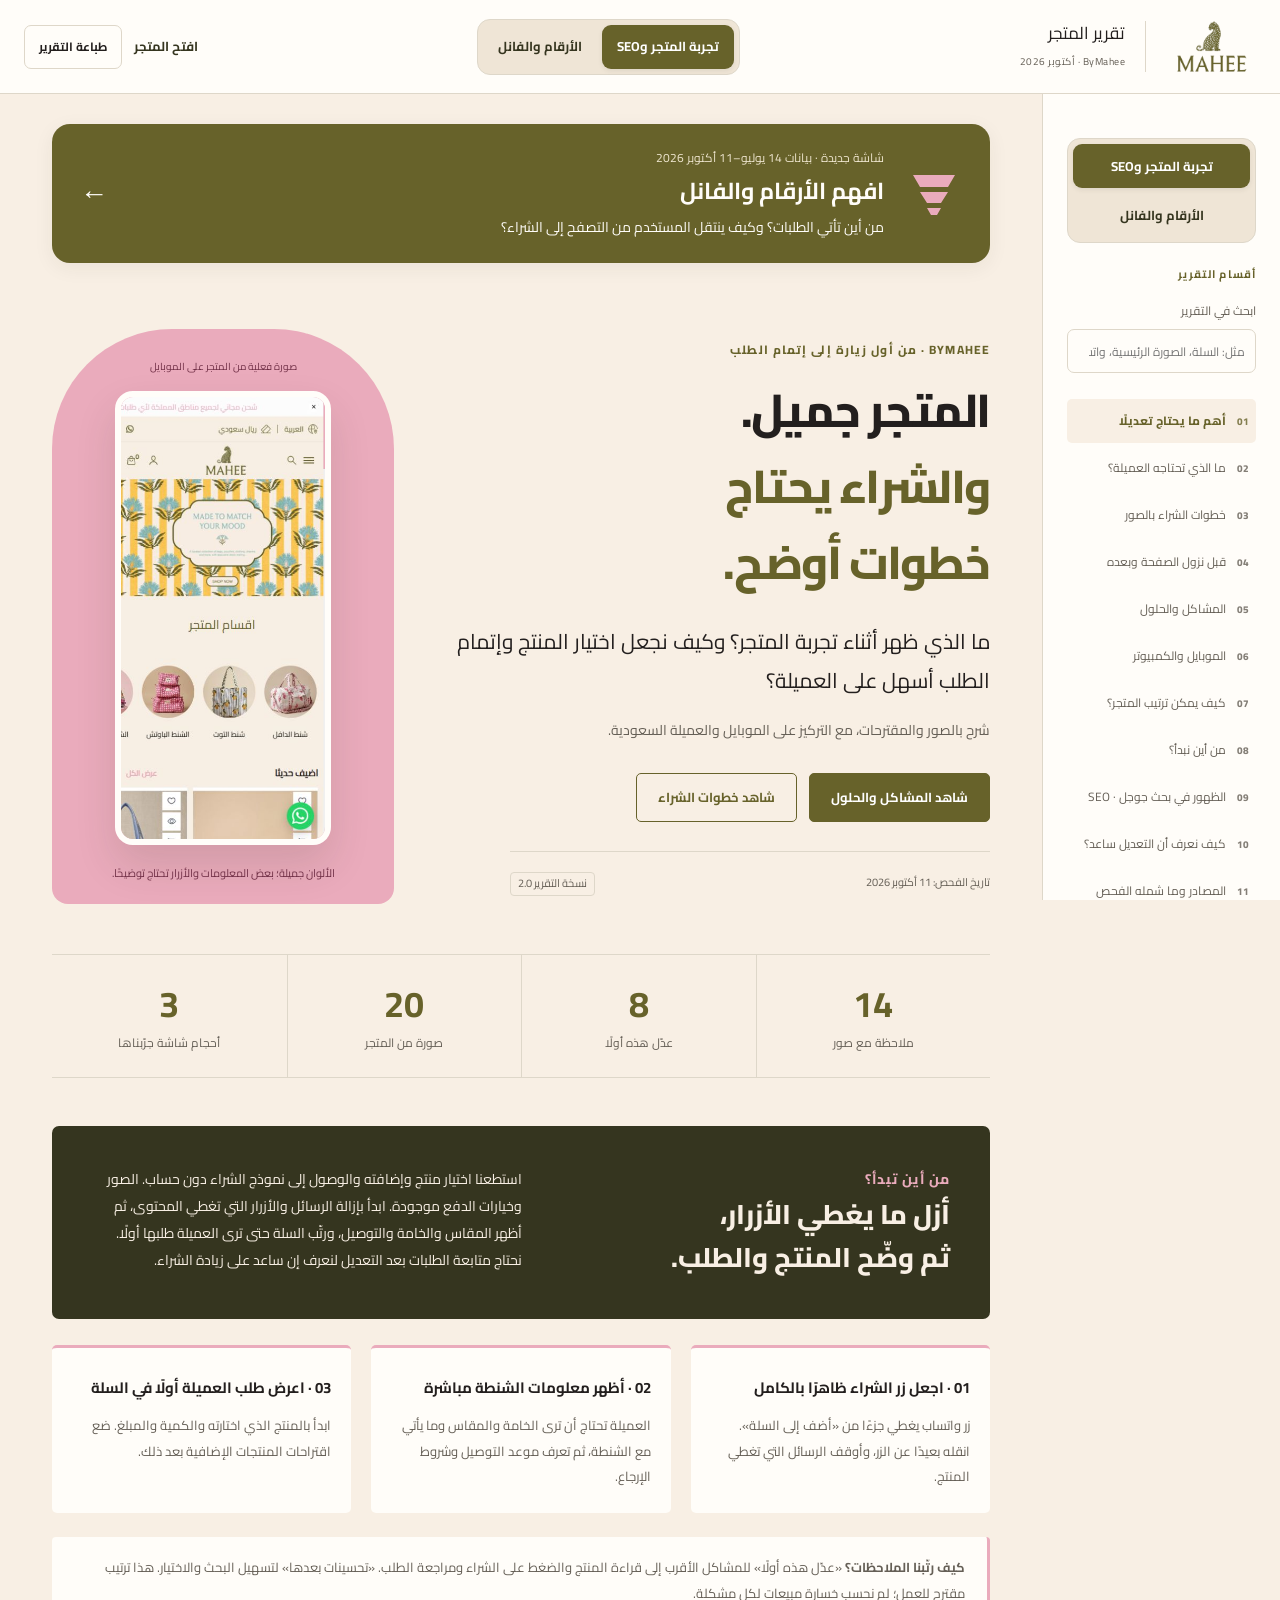
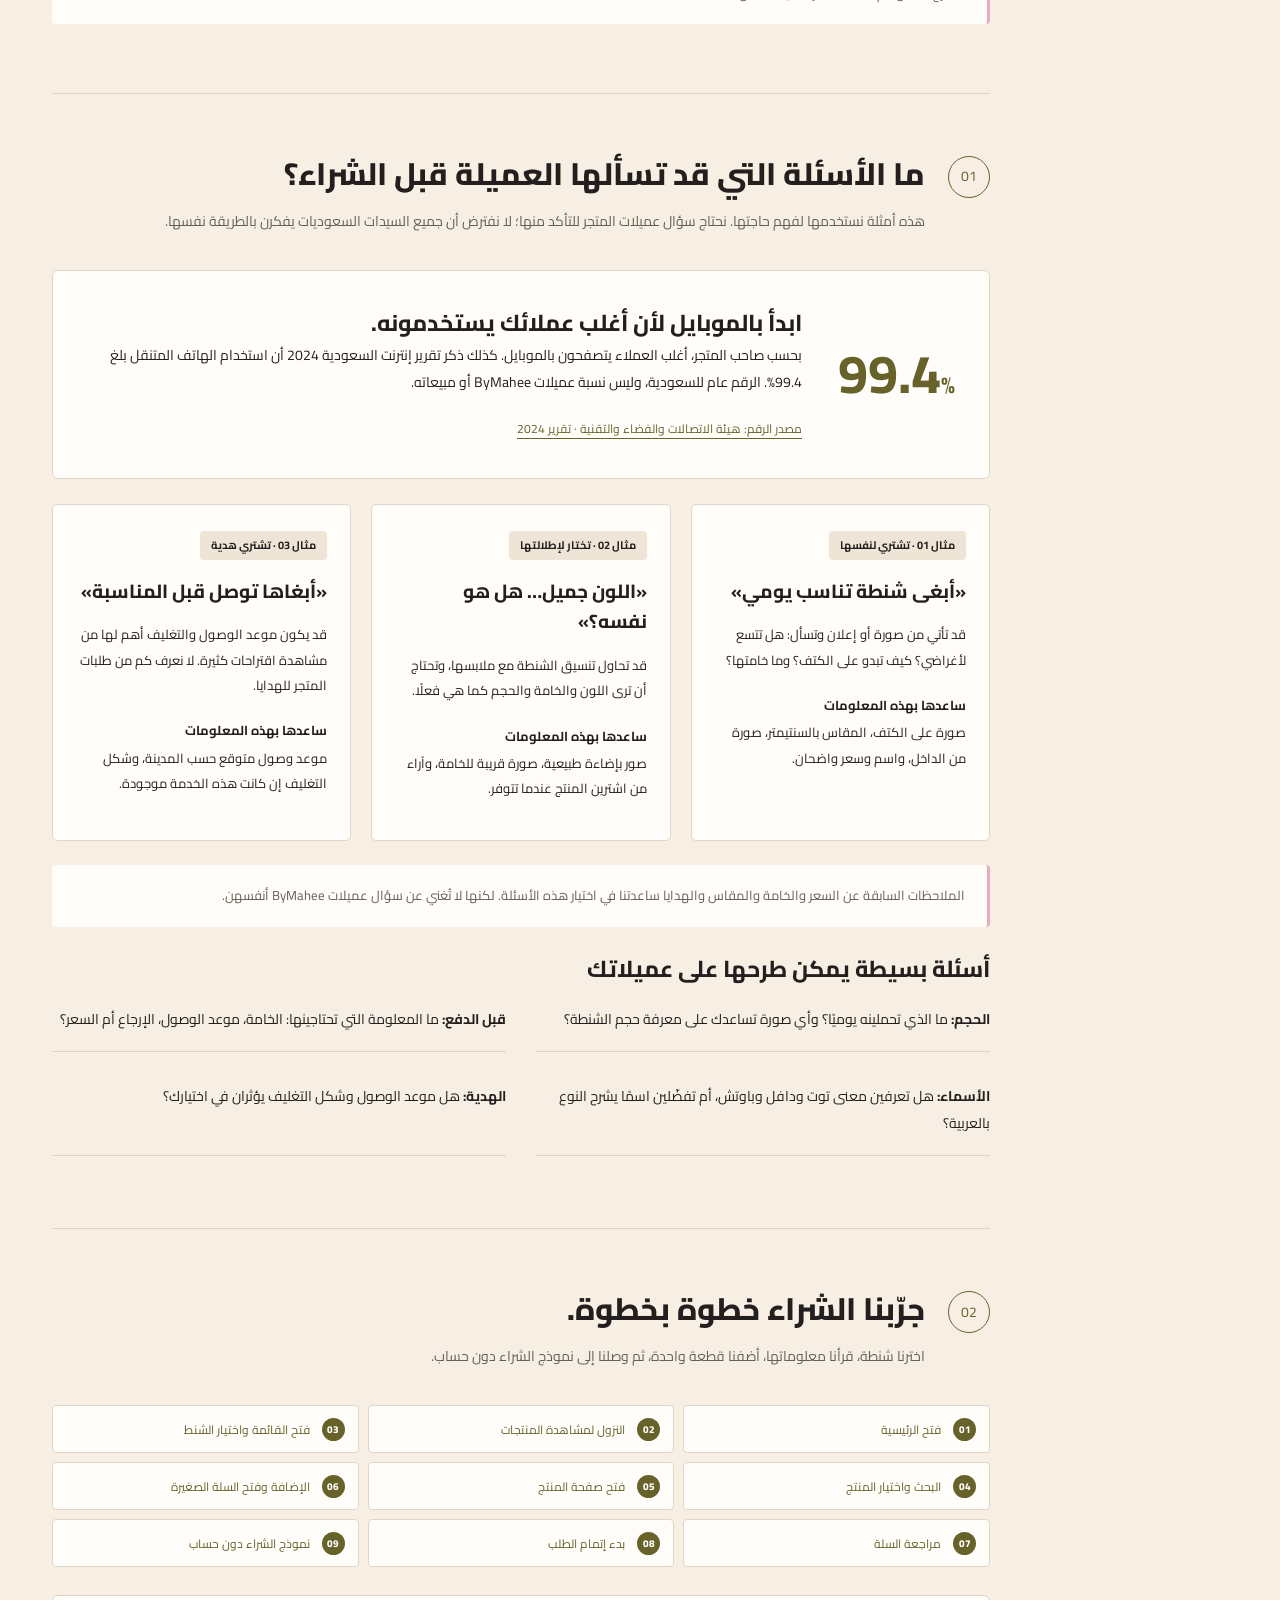
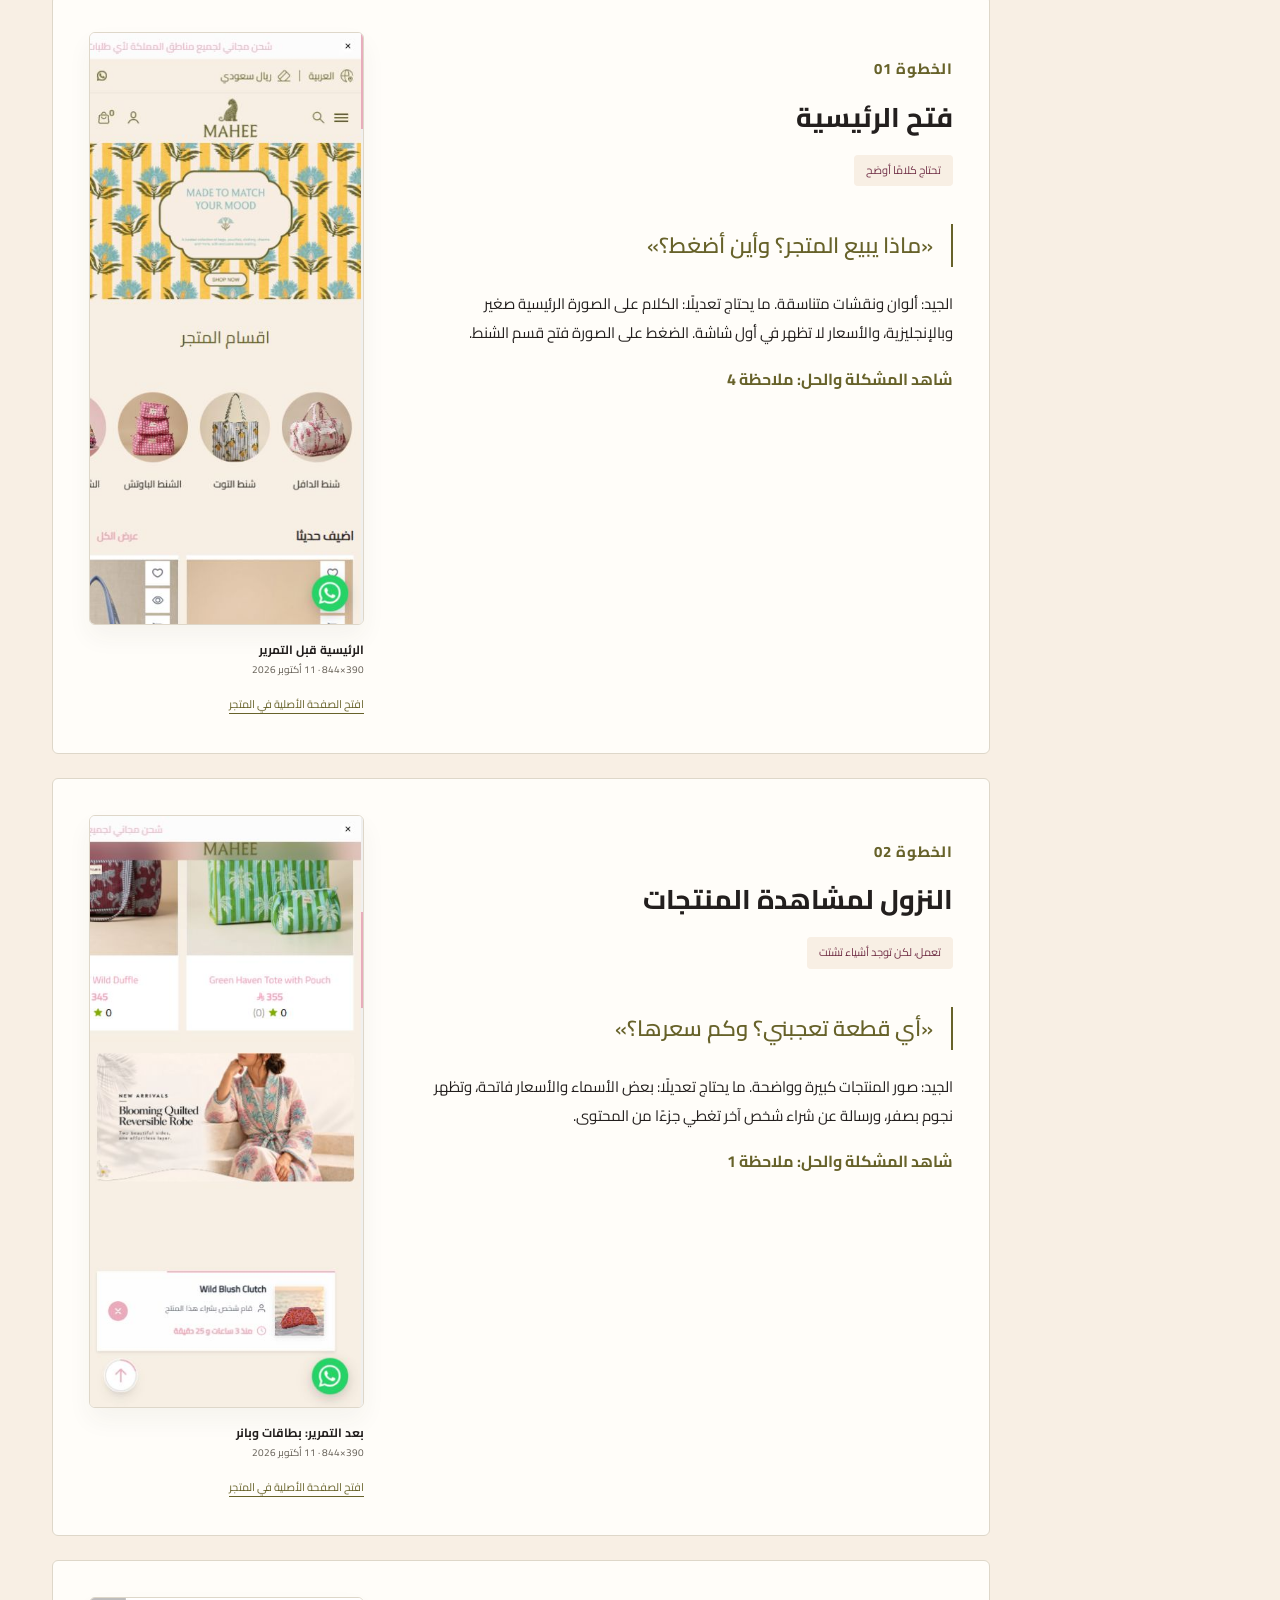
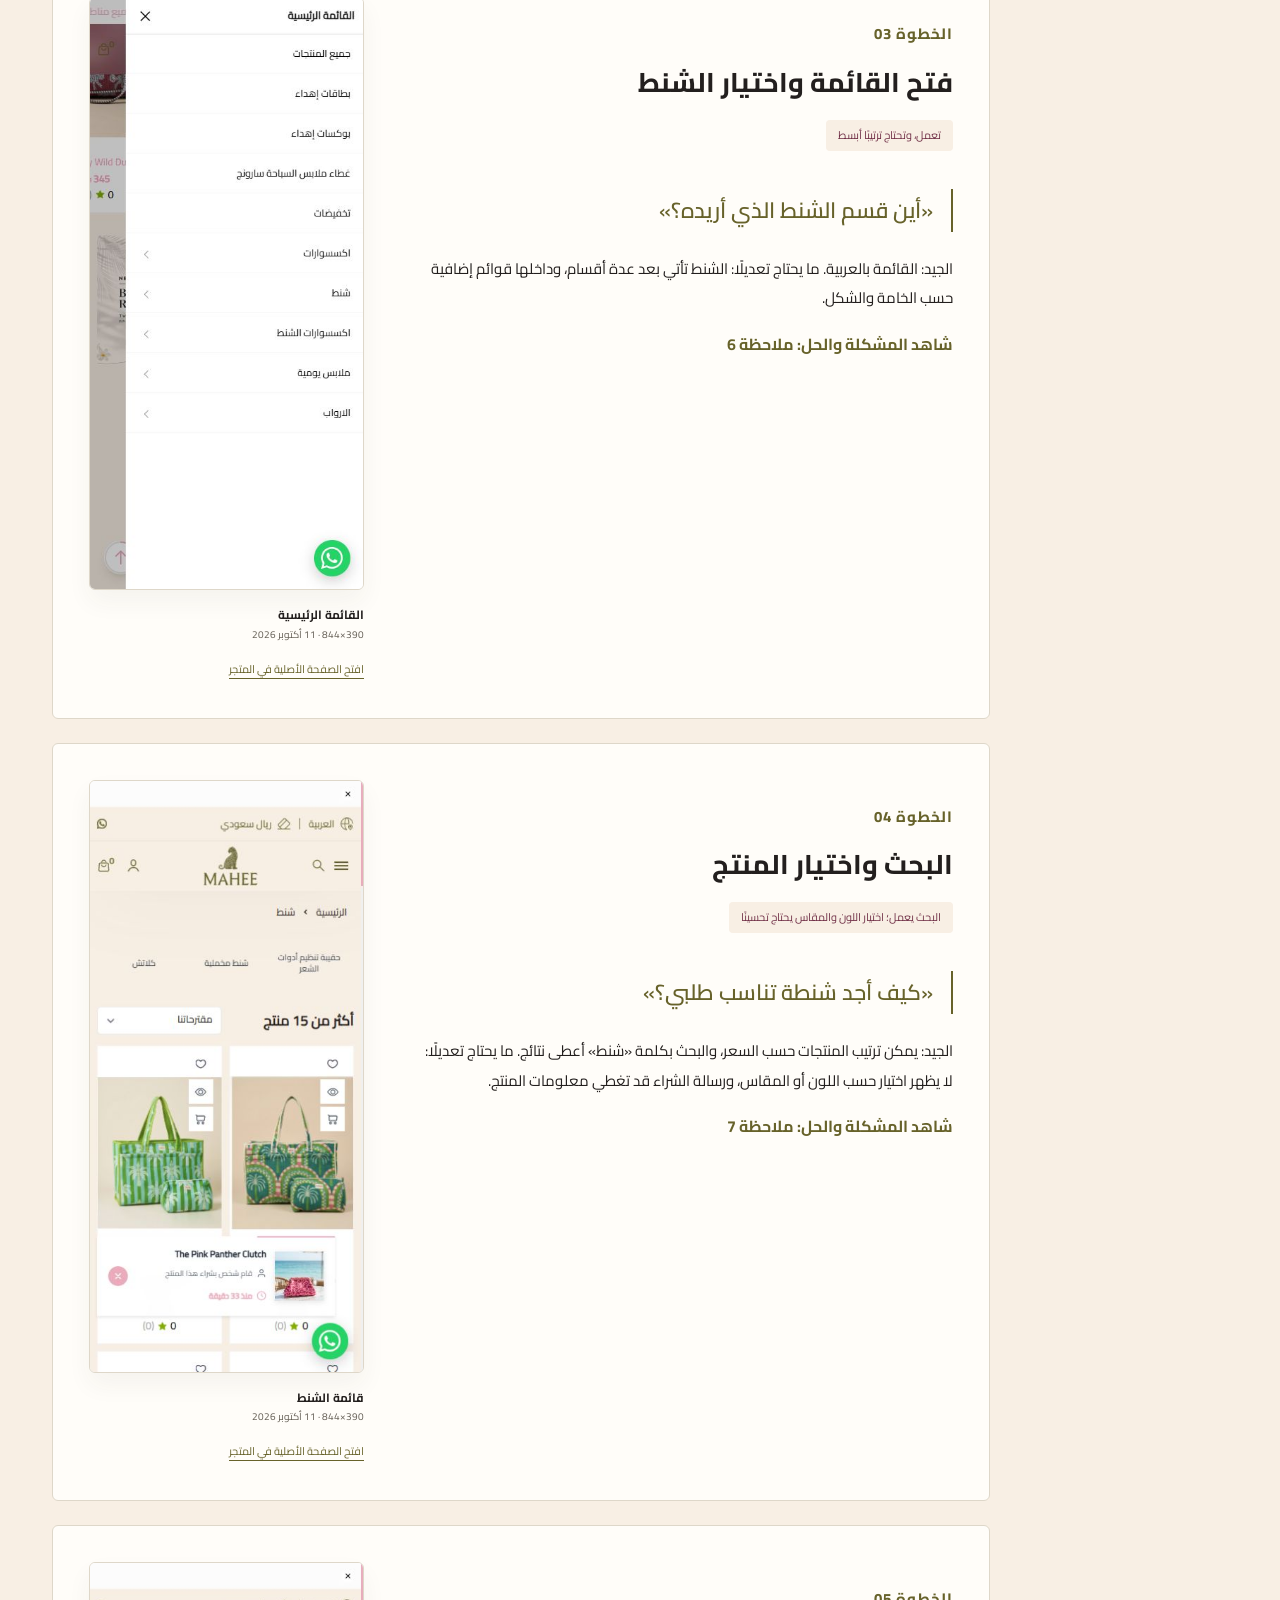
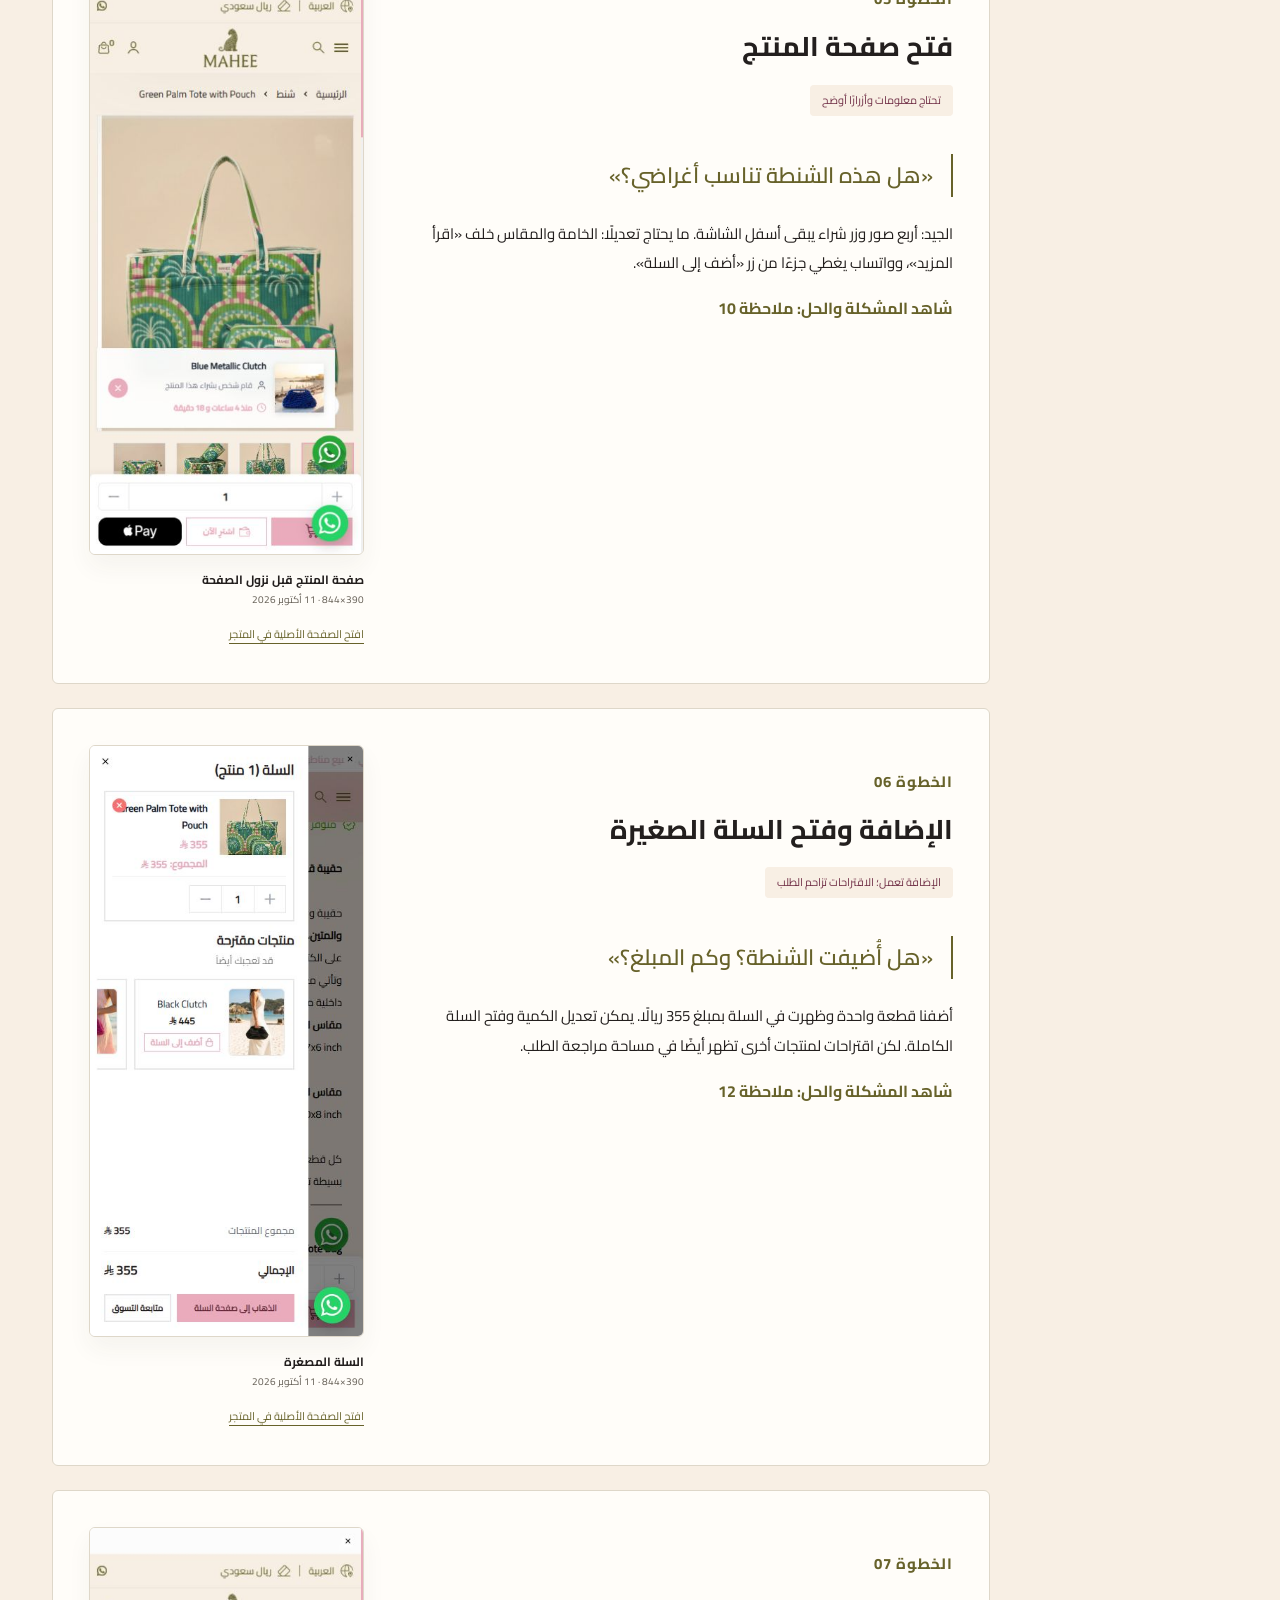
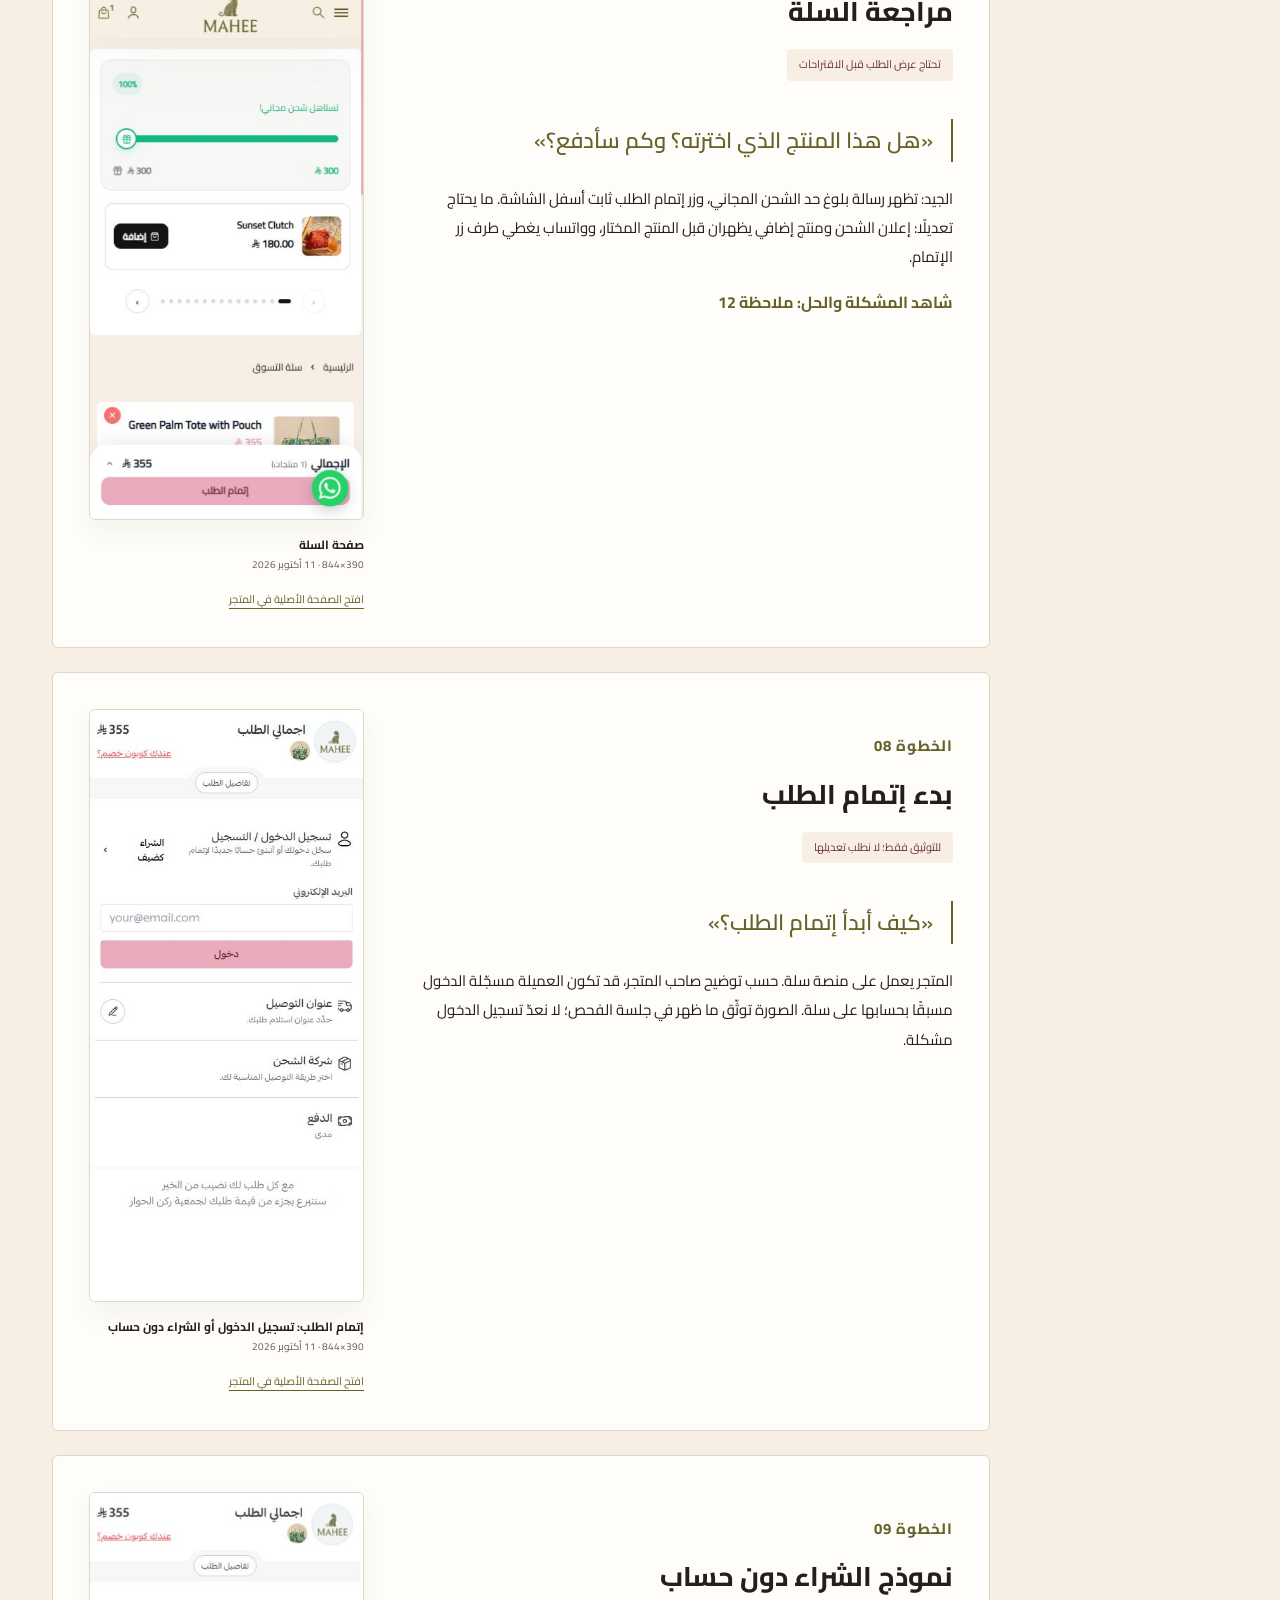
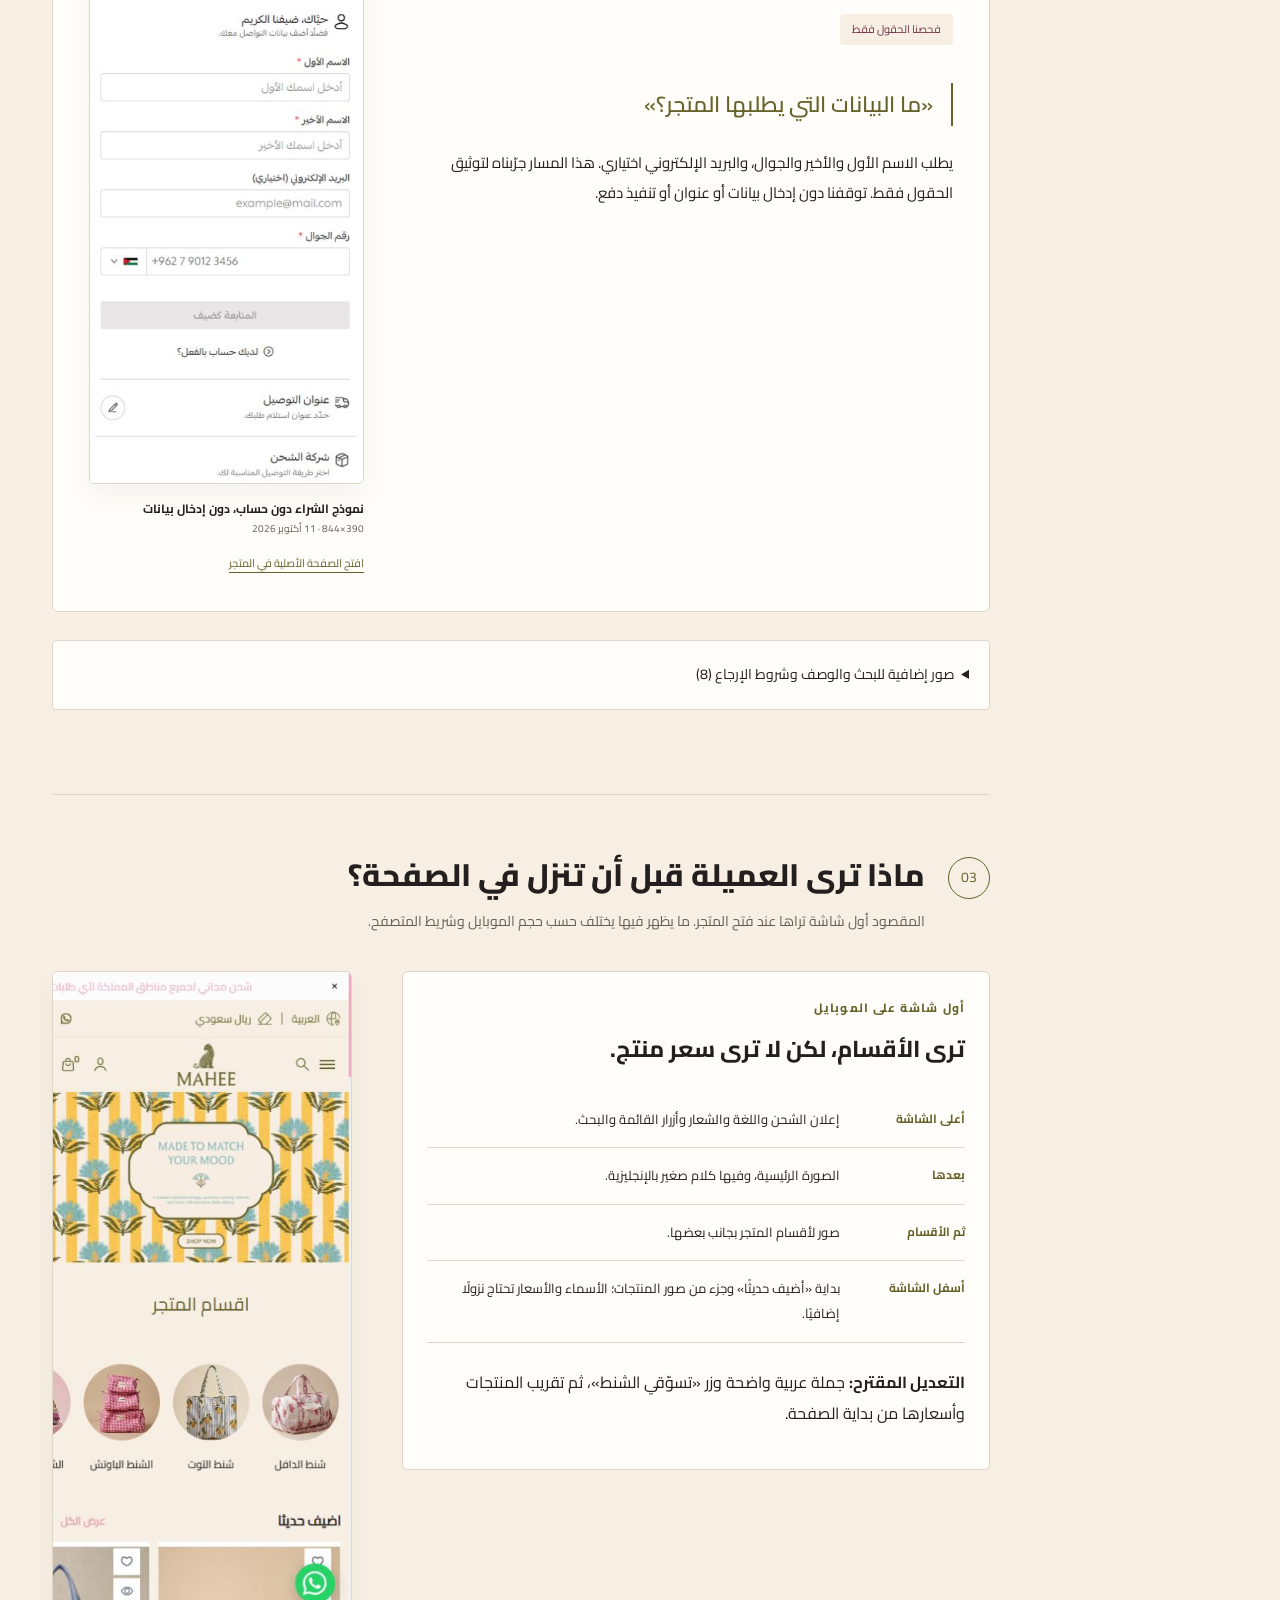
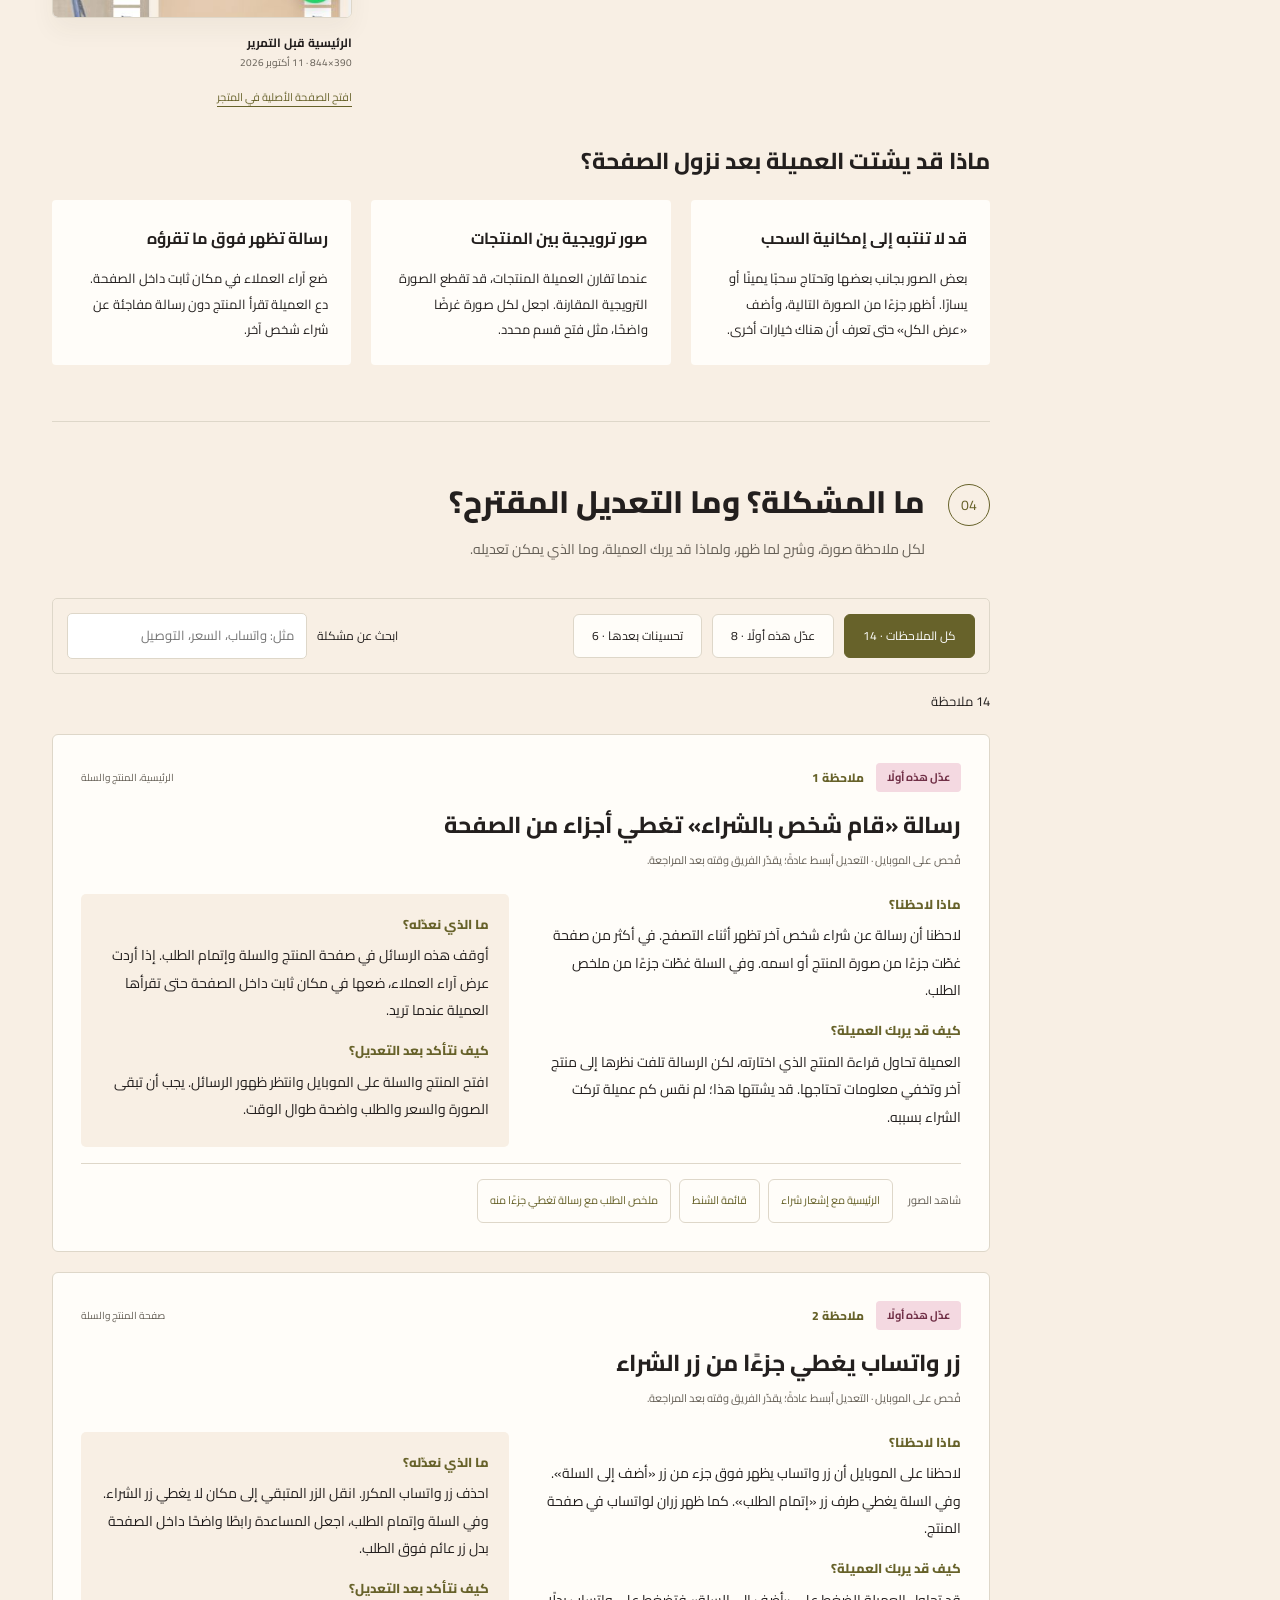
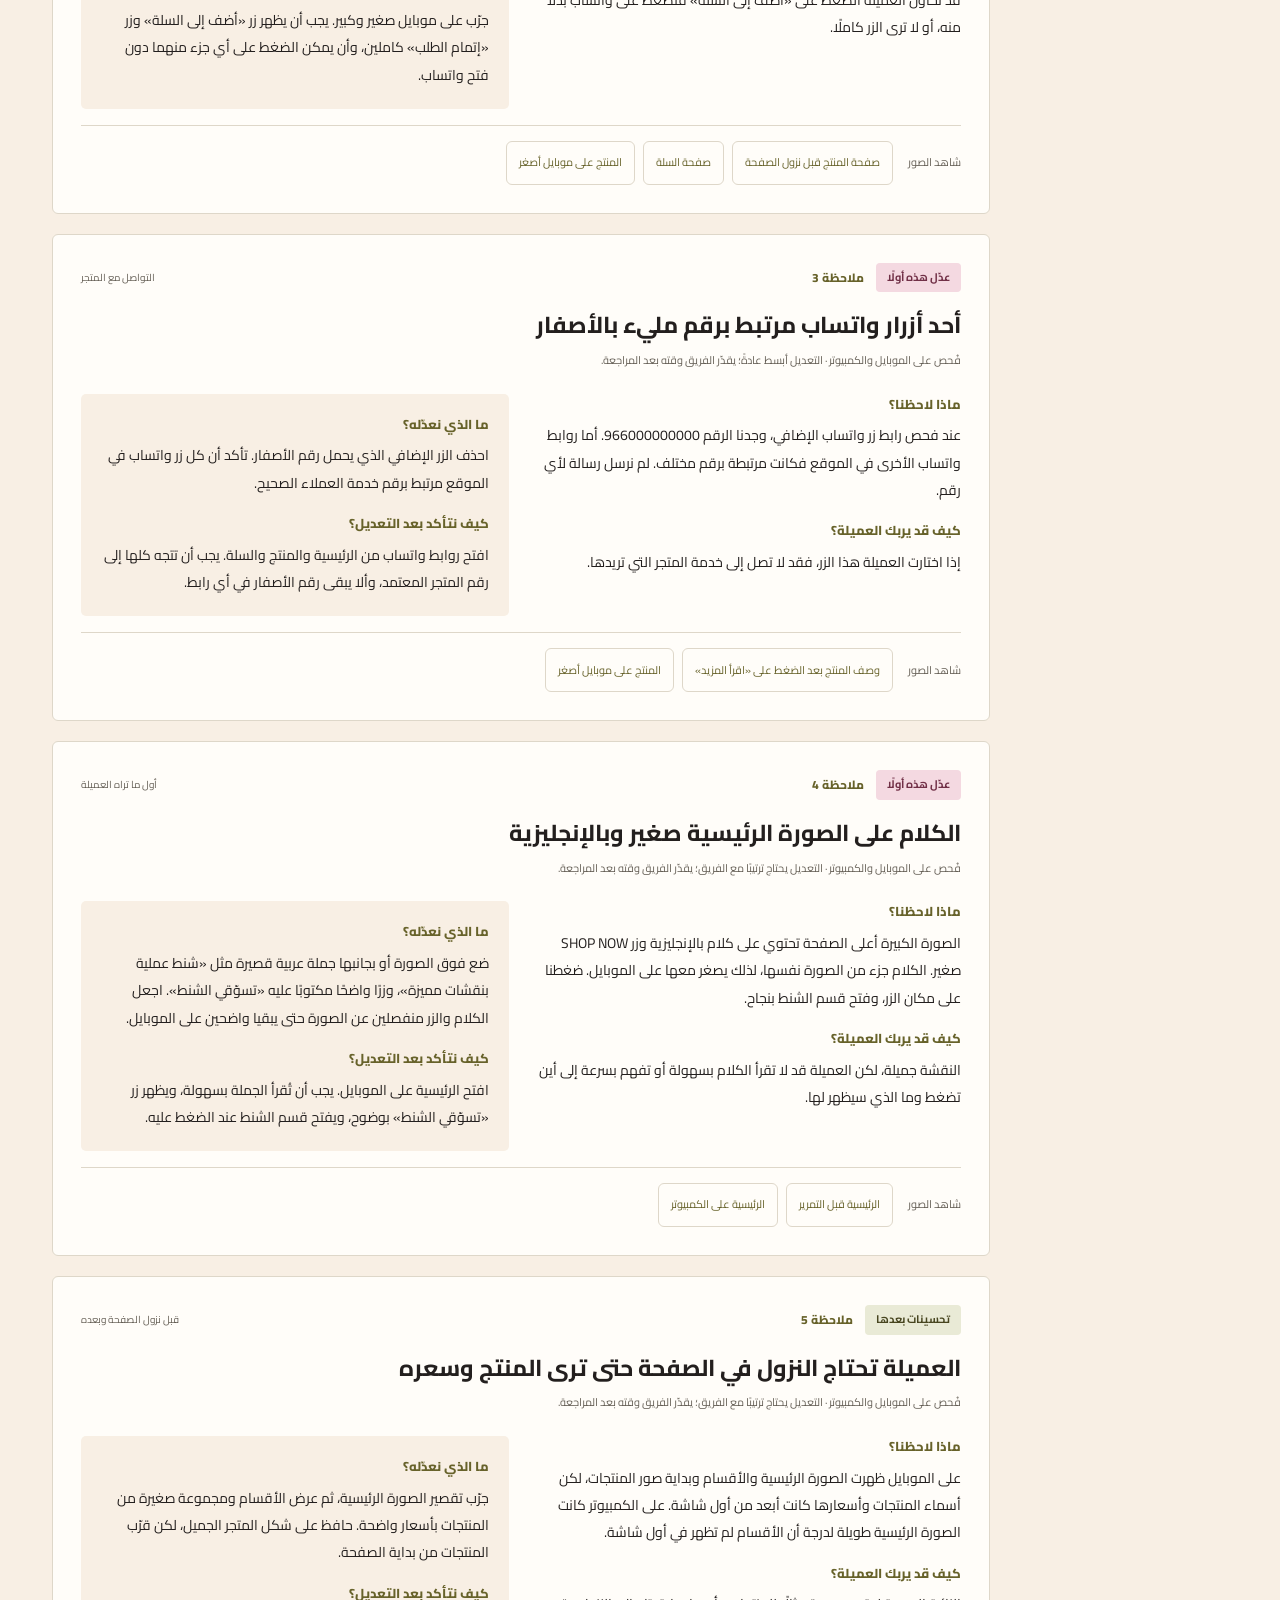
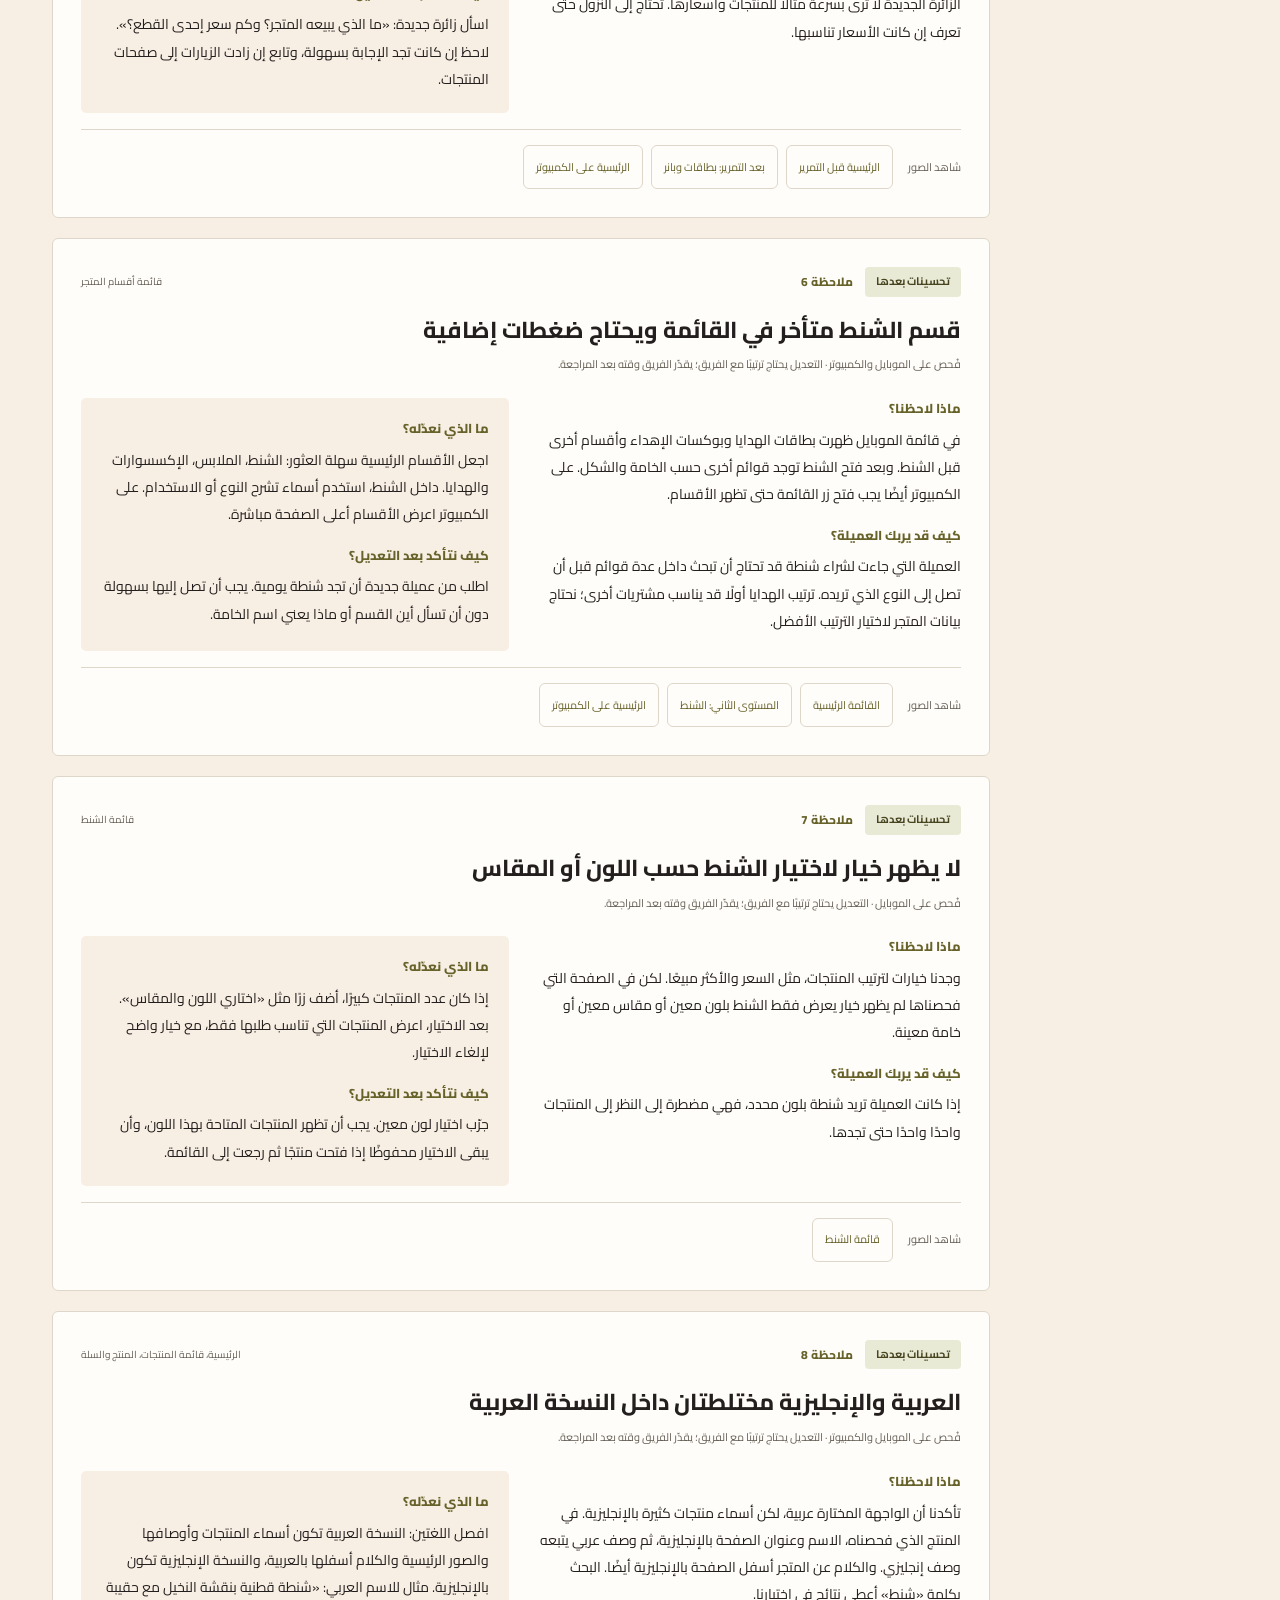
==== commit 87655ff6: "Unify report layout and navigation; verify GA4 events and funnel totals" ====
--- a/index.html
+++ b/index.html
@@ -1,4 +1,4 @@
-<!DOCTYPE html><html lang="ar" dir="rtl"><head><meta charset="utf-8"><meta name="viewport" content="width=device-width,initial-scale=1"><meta name="description" content="مراجعة مبسّطة لمتجر ByMahee: ما الذي قد يصعّب الشراء على العميلة، وكيف نسهّله؟ مع صور ومقترحات واضحة للموبايل والكمبيوتر وأساسيات الظهور في بحث جوجل."><meta name="theme-color" content="#67622a"><title>ByMahee · رحلة العميلة | تقرير مبسّط</title><link rel="icon" href="assets/mahee-logo.webp" type="image/webp"><link rel="stylesheet" href="style.css?v=2.0"><link rel="stylesheet" href="report-navigation.css?v=2.0"><script src="app.js?v=2.0" defer></script></head><body><a class="skip" href="#main">انتقل إلى التقرير</a><header class="topbar"><a class="brand" href="#overview"><img src="assets/mahee-logo.webp" alt="MAHEE" width="100" height="56"><span>رحلة العميلة<br><small>مراجعة المتجر · 2026</small></span></a><nav class="report-switch" aria-label="شاشات تقرير المتجر"><a href="index.html" aria-current="page">تجربة المتجر وSEO</a><a href="analytics/index.html">الأرقام والفانل</a></nav><div class="top-actions"><a class="text-link" href="https://bymahee.com/ar" target="_blank" rel="noopener">افتح المتجر</a><button id="print">طباعة التقرير</button><button id="nav-toggle" aria-expanded="false" aria-controls="sidebar">فهرس التقرير</button></div></header><div class="layout"><aside id="sidebar"><nav class="report-switch" aria-label="شاشات تقرير المتجر"><a href="index.html" aria-current="page">تجربة المتجر وSEO</a><a href="analytics/index.html">الأرقام والفانل</a></nav><p class="eyebrow">أقسام التقرير</p><label for="search">ابحث في التقرير</label><input id="search" type="search" placeholder="مثل: السلة، الصورة الرئيسية، واتساب"><div id="search-results" aria-live="polite"></div><nav aria-label="أقسام التقرير"><a href="#overview"><span>01</span>أهم ما يحتاج تعديلًا</a><a href="#audience"><span>02</span>ما الذي تحتاجه العميلة؟</a><a href="#journey"><span>03</span>خطوات الشراء بالصور</a><a href="#fold"><span>04</span>قبل نزول الصفحة وبعده</a><a href="#findings"><span>05</span>المشاكل والحلول</a><a href="#desktop"><span>06</span>الموبايل والكمبيوتر</a><a href="#direction"><span>07</span>كيف يمكن ترتيب المتجر؟</a><a href="#roadmap"><span>08</span>من أين نبدأ؟</a><a href="#seo"><span>09</span>الظهور في بحث جوجل · SEO</a><a href="#testing"><span>10</span>كيف نعرف أن التعديل ساعد؟</a><a href="#sources"><span>11</span>المصادر وما شمله الفحص</a></nav><div class="side-note"><strong>11 أكتوبر 2026</strong><p>جرّبنا خطوات الشراء.<br>ركّزنا على الموبايل.<br>الصور توضّح ما لاحظناه.</p></div><a class="repo-link" href="https://github.com/AhmadS-cell/bymahee-ux-journey" target="_blank" rel="noopener">ملفات التقرير على GitHub</a></aside><main id="main">
+<!DOCTYPE html><html lang="ar" dir="rtl"><head><meta charset="utf-8"><meta name="viewport" content="width=device-width,initial-scale=1"><meta name="description" content="مراجعة مبسّطة لمتجر ByMahee: ما الذي قد يصعّب الشراء على العميلة، وكيف نسهّله؟ مع صور ومقترحات واضحة للموبايل والكمبيوتر وأساسيات الظهور في بحث جوجل."><meta name="theme-color" content="#67622a"><title>ByMahee · رحلة العميلة | تقرير مبسّط</title><link rel="icon" href="assets/mahee-logo.webp" type="image/webp"><link rel="stylesheet" href="style.css?v=2.0"><link rel="stylesheet" href="report-navigation.css?v=3.0"><script src="app.js?v=3.0" defer></script></head><body><a class="skip" href="#main">انتقل إلى التقرير</a><header class="topbar shell-header"><div class="shell-header-inner"><a class="brand" href="#overview"><img src="assets/mahee-logo.webp" alt="MAHEE" width="100" height="56"><span>تقرير المتجر<br><small>ByMahee · أكتوبر 2026</small></span></a><nav class="report-switch" aria-label="شاشات تقرير المتجر"><a href="index.html" aria-current="page">تجربة المتجر وSEO</a><a href="analytics/index.html">الأرقام والفانل</a></nav><div class="top-actions"><a class="text-link" href="https://bymahee.com/ar" target="_blank" rel="noopener">افتح المتجر</a><button id="print">طباعة التقرير</button><button id="nav-toggle" aria-expanded="false" aria-controls="sidebar">فهرس التقرير</button></div></div></header><div class="layout report-layout"><aside id="sidebar" class="report-sidebar"><nav class="report-switch" aria-label="شاشات تقرير المتجر"><a href="index.html" aria-current="page">تجربة المتجر وSEO</a><a href="analytics/index.html">الأرقام والفانل</a></nav><p class="eyebrow">أقسام التقرير</p><label for="search">ابحث في التقرير</label><input id="search" type="search" placeholder="مثل: السلة، الصورة الرئيسية، واتساب"><div id="search-results" aria-live="polite"></div><nav aria-label="أقسام التقرير"><a href="#overview"><span>01</span>أهم ما يحتاج تعديلًا</a><a href="#audience"><span>02</span>ما الذي تحتاجه العميلة؟</a><a href="#journey"><span>03</span>خطوات الشراء بالصور</a><a href="#fold"><span>04</span>قبل نزول الصفحة وبعده</a><a href="#findings"><span>05</span>المشاكل والحلول</a><a href="#desktop"><span>06</span>الموبايل والكمبيوتر</a><a href="#direction"><span>07</span>كيف يمكن ترتيب المتجر؟</a><a href="#roadmap"><span>08</span>من أين نبدأ؟</a><a href="#seo"><span>09</span>الظهور في بحث جوجل · SEO</a><a href="#testing"><span>10</span>كيف نعرف أن التعديل ساعد؟</a><a href="#sources"><span>11</span>المصادر وما شمله الفحص</a></nav><div class="side-note"><strong>11 أكتوبر 2026</strong><p>جرّبنا خطوات الشراء.<br>ركّزنا على الموبايل.<br>الصور توضّح ما لاحظناه.</p></div><a class="repo-link" href="https://github.com/AhmadS-cell/bymahee-ux-journey" target="_blank" rel="noopener">ملفات التقرير على GitHub</a></aside><main id="main">
 <section id="overview" data-title="أهم ما يحتاج تعديلًا"><a class="analytics-entry" href="analytics/index.html"><span class="entry-icon" aria-hidden="true"><svg viewBox="0 0 56 56" width="56" height="56" fill="none"><path d="M7 9h42l-7 12H14L7 9Zm7 17h28l-7 11H21l-7-11Zm7 16h14l-4 7h-6l-4-7Z" fill="currentColor"/></svg></span><span><small>شاشة جديدة · بيانات 14 يوليو–11 أكتوبر 2026</small><strong>افهم الأرقام والفانل</strong><span>من أين تأتي الطلبات؟ وكيف ينتقل المستخدم من التصفح إلى الشراء؟</span></span><b aria-hidden="true">←</b></a><div class="hero"><div class="hero-copy"><p class="eyebrow">BYMAHEE · من أول زيارة إلى إتمام الطلب</p><h1>المتجر جميل.<br><em>والشراء يحتاج<br>خطوات أوضح.</em></h1><p class="lead">ما الذي ظهر أثناء تجربة المتجر؟ وكيف نجعل اختيار المنتج وإتمام الطلب أسهل على العميلة؟</p><p class="hero-note">شرح بالصور والمقترحات، مع التركيز على الموبايل والعميلة السعودية.</p><div class="hero-actions"><a class="button primary" href="#findings">شاهد المشاكل والحلول</a><a class="button secondary" href="#journey">شاهد خطوات الشراء</a></div><div class="edition">تاريخ الفحص: 11 أكتوبر 2026 <span>نسخة التقرير 2.0</span></div></div><div class="hero-visual"><span class="visual-label">صورة فعلية من المتجر على الموبايل</span><div class="hero-phone"><img src="assets/17-hero-mobile-clean.jpg" alt="أول شاشة من متجر ByMahee على الموبايل" width="390" height="844"></div><p>الألوان جميلة؛ بعض المعلومات والأزرار تحتاج توضيحًا.</p></div></div>
 <div class="stats"><div><strong>14</strong><span>ملاحظة مع صور</span></div><div><strong>8</strong><span>عدّل هذه أولًا</span></div><div><strong>20</strong><span>صورة من المتجر</span></div><div><strong>3</strong><span>أحجام شاشة جرّبناها</span></div></div>
 <div class="decision"><div><p class="eyebrow">من أين تبدأ؟</p><h2>أزل ما يغطي الأزرار،<br>ثم وضّح المنتج والطلب.</h2></div><p>استطعنا اختيار منتج وإضافته والوصول إلى نموذج الشراء دون حساب. الصور وخيارات الدفع موجودة. ابدأ بإزالة الرسائل والأزرار التي تغطي المحتوى، ثم أظهر المقاس والخامة والتوصيل، ورتّب السلة حتى ترى العميلة طلبها أولًا. نحتاج متابعة الطلبات بعد التعديل لنعرف إن ساعد على زيادة الشراء.</p></div>
--- a/report-navigation.css
+++ b/report-navigation.css
@@ -1,12 +1,67 @@
-.report-switch{display:flex;gap:5px;padding:5px;background:#efe5d6;border:1px solid #ded7c9;border-radius:13px;font-family:Cairo,Arial,sans-serif;font-size:13px;line-height:1.6}
-.report-switch a{display:flex;align-items:center;justify-content:center;min-height:44px;padding:9px 15px;border-radius:9px;text-decoration:none;color:#35351f;white-space:nowrap;font-weight:700}
-.report-switch a[aria-current=page]{background:#67622a;color:white;box-shadow:0 2px 5px #35351f15}
-.report-switch a:hover{background:#fffdf9;color:#35351f}.report-switch a[aria-current=page]:hover{background:#514e24;color:white}
-.report-switch a:focus-visible,.analytics-entry:focus-visible{outline:3px solid #713047;outline-offset:4px}
-aside>.report-switch,.sidebar>.report-switch{margin:10px 0 22px;flex-direction:column}
-.analytics-entry{display:flex;align-items:center;gap:22px;background:#67622a;color:#fffdf9;border-radius:18px;padding:22px 28px;text-decoration:none;margin-top:30px;box-shadow:0 5px 20px #35351f10}
-.analytics-entry:hover{color:white;background:#514e24}.analytics-entry>span:nth-child(2){display:grid;gap:4px}.analytics-entry strong{font-size:23px;line-height:1.6}.analytics-entry small{color:#eee5ce;font-size:12px}.analytics-entry>span>span{font-size:14px}.analytics-entry>b{margin-inline-start:auto;font-size:28px}.entry-icon{display:grid;place-items:center;color:#eaabbc;flex-shrink:0}
-@media(max-width:1100px){.topbar>.report-switch{font-size:12px}.topbar>.report-switch a{padding:8px 10px}}
-@media(max-width:650px){.topbar{flex-wrap:wrap}.topbar>.report-switch{order:3;width:100%;justify-content:center;margin-top:7px}.topbar>.report-switch a{flex:1;min-height:42px;font-size:13px}.analytics-entry{margin-top:20px;padding:20px 17px;gap:12px;align-items:flex-start}.analytics-entry strong{font-size:21px}.analytics-entry small{font-size:11px}.analytics-entry>span>span{font-size:13px}.entry-icon svg{width:38px;height:38px}.analytics-entry>b{font-size:23px}.layout main{padding-top:15px}html{scroll-padding-top:158px}}
-@media print{.report-switch,.analytics-entry{display:none!important}}
-@media(max-width:650px){body:has(.layout){--header:130px}body:has(.layout) .topbar{height:auto;min-height:130px}body:has(.layout) .layout main{padding-top:0}}
+/* Shared report frame: the same header, rail and content width on both screens. */
+:root{--cream:#f8efe4;--bg:#f8efe4;--paper:#fffdf9;--olive:#67622a;--olive-dark:#35351f;--dark:#35351f;--pink:#eaabbc;--rose:#713047;--ink:#231f1e;--muted:#655f56;--line:#ded7c9;--soft:#efe5d6;--header:94px}
+html{scroll-padding-top:calc(var(--header) + 24px)}
+body{background:var(--cream);color:var(--ink);font:16px/1.95 Cairo,Arial,sans-serif}
+.shell-header.topbar{display:block;position:sticky;top:0;z-index:40;height:var(--header);min-height:0;padding:0;background:var(--paper);border-bottom:1px solid var(--line)}
+.shell-header .shell-header-inner{display:flex;align-items:center;justify-content:space-between;gap:20px;width:100%;max-width:1600px;height:100%;margin:auto;padding:14px 24px}
+.shell-header .brand{display:flex;align-items:center;gap:20px;flex-shrink:0;margin:0;color:var(--ink);font-size:17px;line-height:1.5;text-decoration:none}
+.shell-header .brand img{display:block;width:90px;height:auto}
+.shell-header .brand span{border-right:1px solid var(--line);padding-right:20px;font-size:17px}
+.shell-header .brand small{display:inline;font-size:10px;letter-spacing:.5px;color:var(--muted)}
+.shell-header .top-actions{display:flex;align-items:center;gap:12px;margin:0;font-size:13px}
+.shell-header .top-actions a{color:var(--olive-dark);white-space:nowrap;text-decoration:none}
+.shell-header .top-actions button{min-height:44px;padding:8px 14px;border:1px solid var(--line);border-radius:7px;background:var(--paper);color:var(--ink);font:700 12px/1.6 Cairo,Arial,sans-serif;white-space:nowrap;cursor:pointer}
+.shell-header #menu,.shell-header #nav-toggle{display:none}
+.shell-header .report-switch a{font-size:inherit}
+.report-layout.layout{display:grid;grid-template-columns:238px minmax(0,1fr);max-width:1600px;margin:0 auto}
+.report-layout.layout>main{display:flow-root;min-width:0;width:auto;max-width:none;margin:0;padding:0 52px}
+.report-layout>.report-sidebar{display:block;position:sticky;top:var(--header);right:auto;width:auto;height:calc(100dvh - var(--header));overflow:auto;padding:34px 24px;background:var(--paper);border-left:1px solid var(--line);box-shadow:none}
+.report-sidebar label{display:block;margin-bottom:7px;font-size:12px;color:var(--muted)}
+.report-sidebar>.eyebrow{margin:0 0 14px;font:700 11px/1.8 Cairo,Arial,sans-serif;color:var(--olive)}
+.report-sidebar input[type=search]{width:100%;min-height:44px;margin:0;padding:10px;border:1px solid var(--line);border-radius:7px;background:var(--paper);color:var(--ink);font:12px/1.6 Cairo,Arial,sans-serif}
+.report-sidebar>nav:not(.report-switch){display:grid;gap:3px;margin:26px 0 0;padding:0}
+.report-sidebar>nav:not(.report-switch) a{display:flex;align-items:center;gap:11px;min-height:44px;margin:0;padding:8px 7px;border-radius:5px;text-decoration:none;font-size:12px;line-height:1.7;color:var(--muted)}
+.report-sidebar>nav:not(.report-switch) a span{font-size:10px;font-weight:800;opacity:.8}
+.report-sidebar>nav:not(.report-switch) a:hover,.report-sidebar>nav:not(.report-switch) a.active{background:var(--cream);color:var(--olive);font-weight:750}
+.report-sidebar #section-search-results a{display:block;padding:8px 0;font-size:12px;color:var(--rose)}
+.report-switch{display:flex;gap:5px;padding:5px;background:var(--soft);border:1px solid var(--line);border-radius:13px;font:13px/1.6 Cairo,Arial,sans-serif}
+.report-switch a{display:flex;align-items:center;justify-content:center;min-height:44px;padding:9px 15px;border-radius:9px;text-decoration:none;color:var(--olive-dark);white-space:nowrap;font-weight:700}
+.report-switch a[aria-current=page]{background:var(--olive);color:white;box-shadow:0 2px 5px #35351f15}
+.report-switch a:hover{background:var(--paper);color:var(--olive-dark)}
+.report-switch a[aria-current=page]:hover{background:#514e24;color:white}
+.report-switch a:focus-visible,.analytics-entry:focus-visible,.shell-header a:focus-visible,.report-sidebar a:focus-visible{outline:3px solid var(--rose);outline-offset:4px}
+.report-sidebar>.report-switch{display:flex;flex-direction:column;gap:5px;padding:5px;margin:10px 0 22px}
+.report-sidebar>.report-switch a{justify-content:center;min-height:44px;margin:0;padding:9px 8px;font-size:13px;line-height:1.6;color:var(--olive-dark)}
+.report-sidebar>.report-switch a[aria-current=page]{color:white}
+.analytics-entry{display:flex;align-items:center;gap:22px;background:var(--olive);color:var(--paper);border-radius:18px;padding:22px 28px;text-decoration:none;margin-top:30px;box-shadow:0 5px 20px #35351f10}
+.analytics-entry:hover{color:white;background:#514e24}.analytics-entry>span:nth-child(2){display:grid;gap:4px}.analytics-entry strong{font-size:23px;line-height:1.6}.analytics-entry small{color:#eee5ce;font-size:12px}.analytics-entry>span>span{font-size:14px}.analytics-entry>b{margin-inline-start:auto;font-size:28px}.entry-icon{display:grid;place-items:center;color:var(--pink);flex-shrink:0}
+@media(max-width:1100px){
+ .report-layout.layout{grid-template-columns:205px minmax(0,1fr)}
+ .report-layout>.report-sidebar{padding:28px 16px}
+ .report-layout.layout>main{padding:0 30px}
+ .shell-header .shell-header-inner{gap:12px}
+ .shell-header .report-switch{font-size:12px}
+ .shell-header .report-switch a{padding:8px 10px}
+ .shell-header .brand{gap:12px}.shell-header .brand span{padding-right:12px;font-size:15px}
+}
+@media(max-width:900px){
+ .report-layout.layout{display:block}
+ .report-layout.layout>main{padding:0 30px}
+ .report-layout>.report-sidebar{display:none;position:fixed;top:var(--header);right:0;width:min(340px,100%);z-index:45;box-shadow:-15px 20px 35px #0002}
+ body.nav-open .report-layout>.report-sidebar{display:block;width:min(340px,100%)}
+ .shell-header #menu,.shell-header #nav-toggle{display:block}
+ .shell-header .top-actions .text-link{display:none}
+ .report-sidebar>nav:not(.report-switch) a{font-size:14px}
+}
+@media(max-width:650px){
+ :root{--header:142px}
+ .shell-header .shell-header-inner{display:grid;grid-template-columns:minmax(0,1fr) auto;gap:8px 10px;padding:12px 16px;align-content:center}
+ .shell-header .brand{gap:12px}.shell-header .brand img{width:61px}.shell-header .brand span{font-size:13px;padding-right:12px}.shell-header .brand small{font-size:8px;letter-spacing:0}
+ .shell-header .top-actions{gap:8px}.shell-header .top-actions button{font-size:10px;padding:7px 10px}
+ .shell-header #print{display:none}
+ .shell-header .report-switch{grid-column:1/-1;order:3;justify-content:center;width:100%;margin:0}
+ .shell-header .report-switch a{flex:1;min-height:44px;padding:8px 10px;font-size:13px}
+ .report-layout.layout>main{padding:0 20px}
+ .analytics-entry{margin-top:20px;padding:20px 17px;gap:12px;align-items:flex-start}.analytics-entry strong{font-size:21px}.analytics-entry small{font-size:11px}.analytics-entry>span>span{font-size:13px}.entry-icon svg{width:38px;height:38px}.analytics-entry>b{font-size:23px}
+}
+@media print{.shell-header,.report-layout>.report-sidebar,.report-switch,.analytics-entry{display:none!important}.report-layout.layout{display:block;max-width:none}.report-layout.layout>main{margin:0;padding:0;width:100%}}
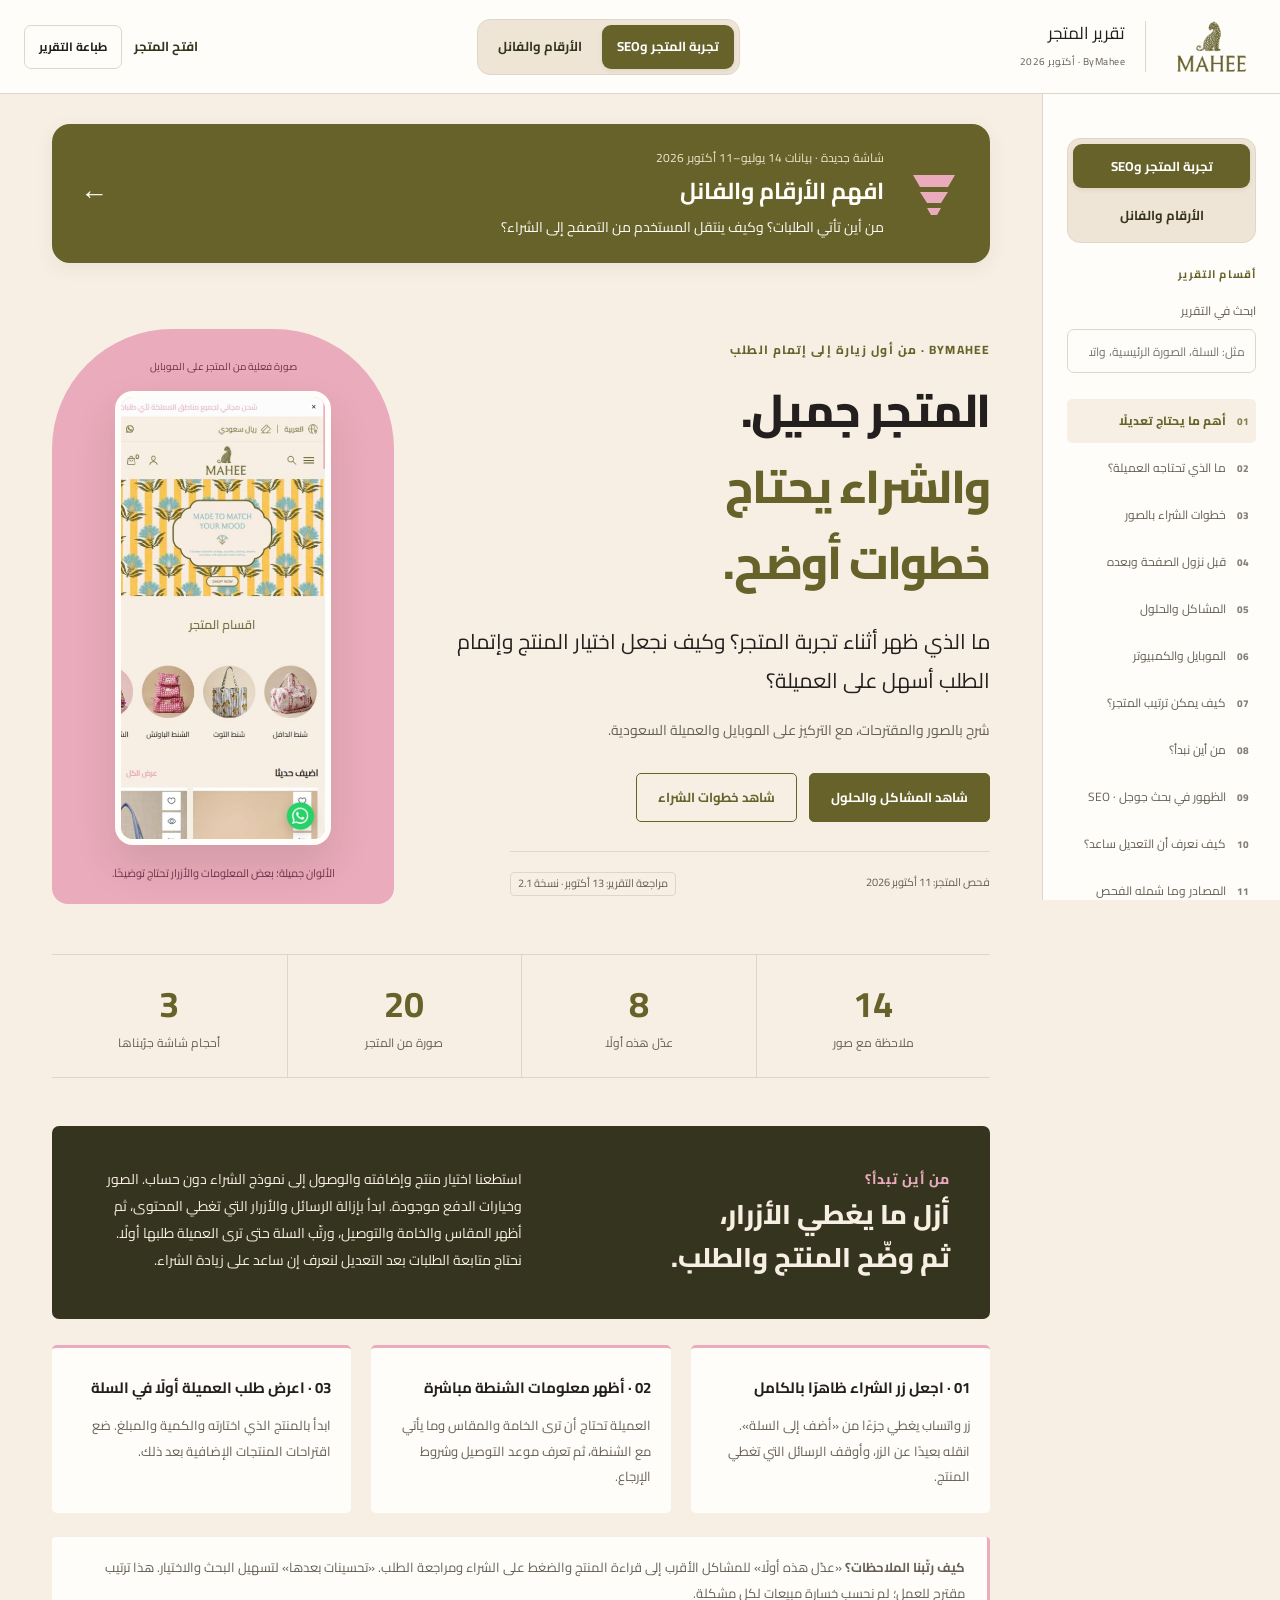
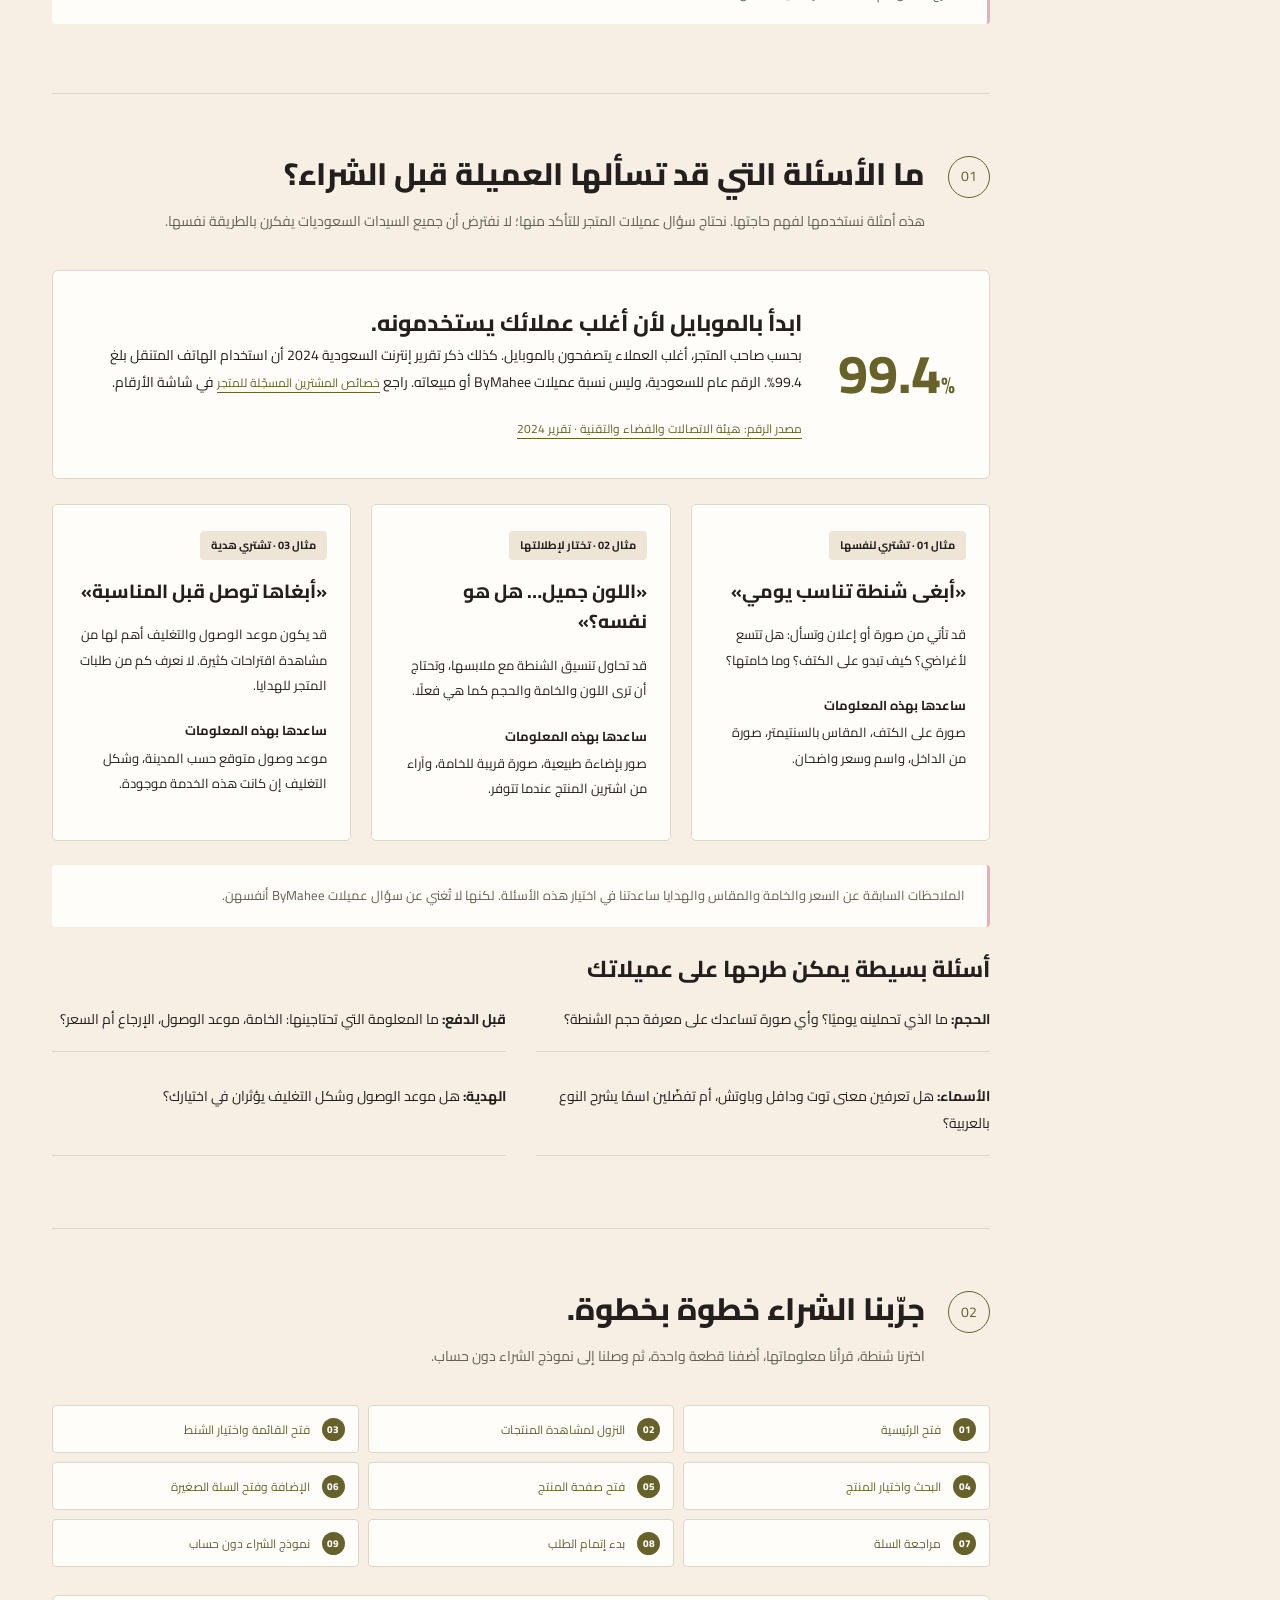
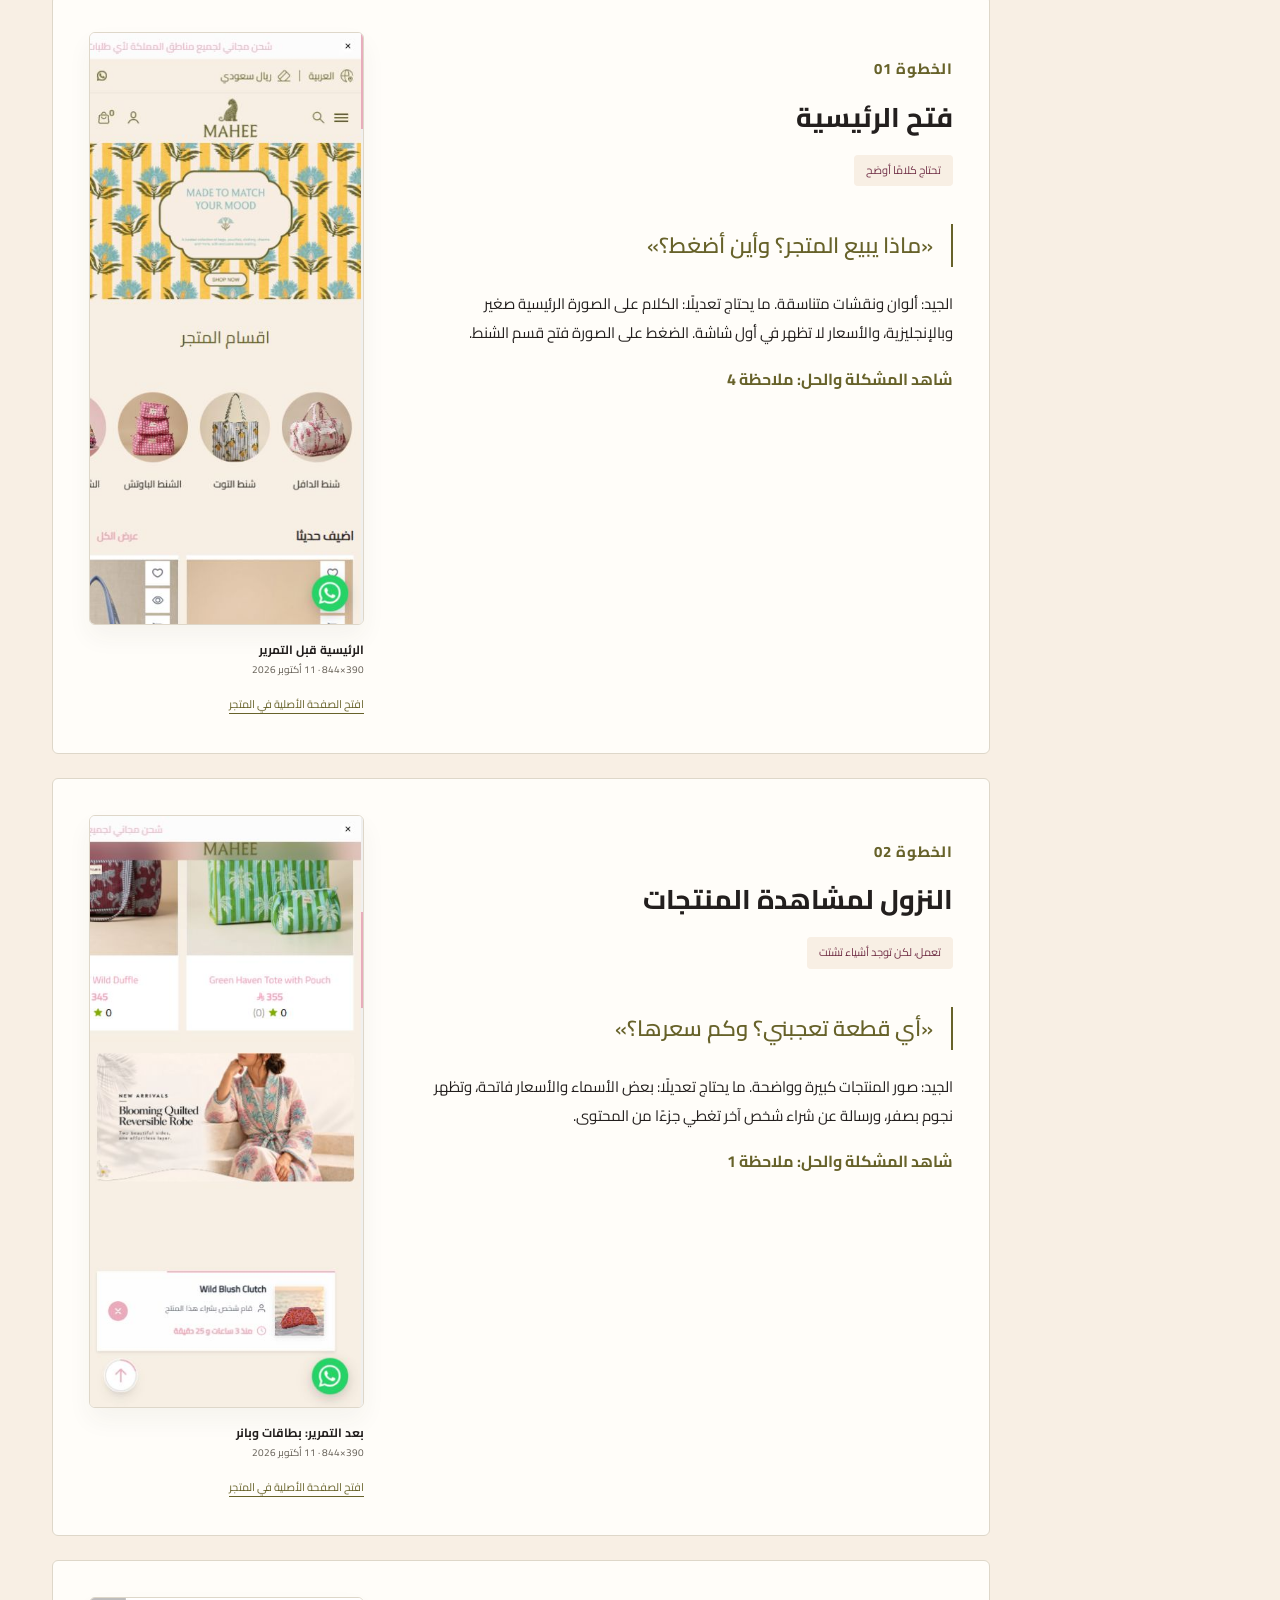
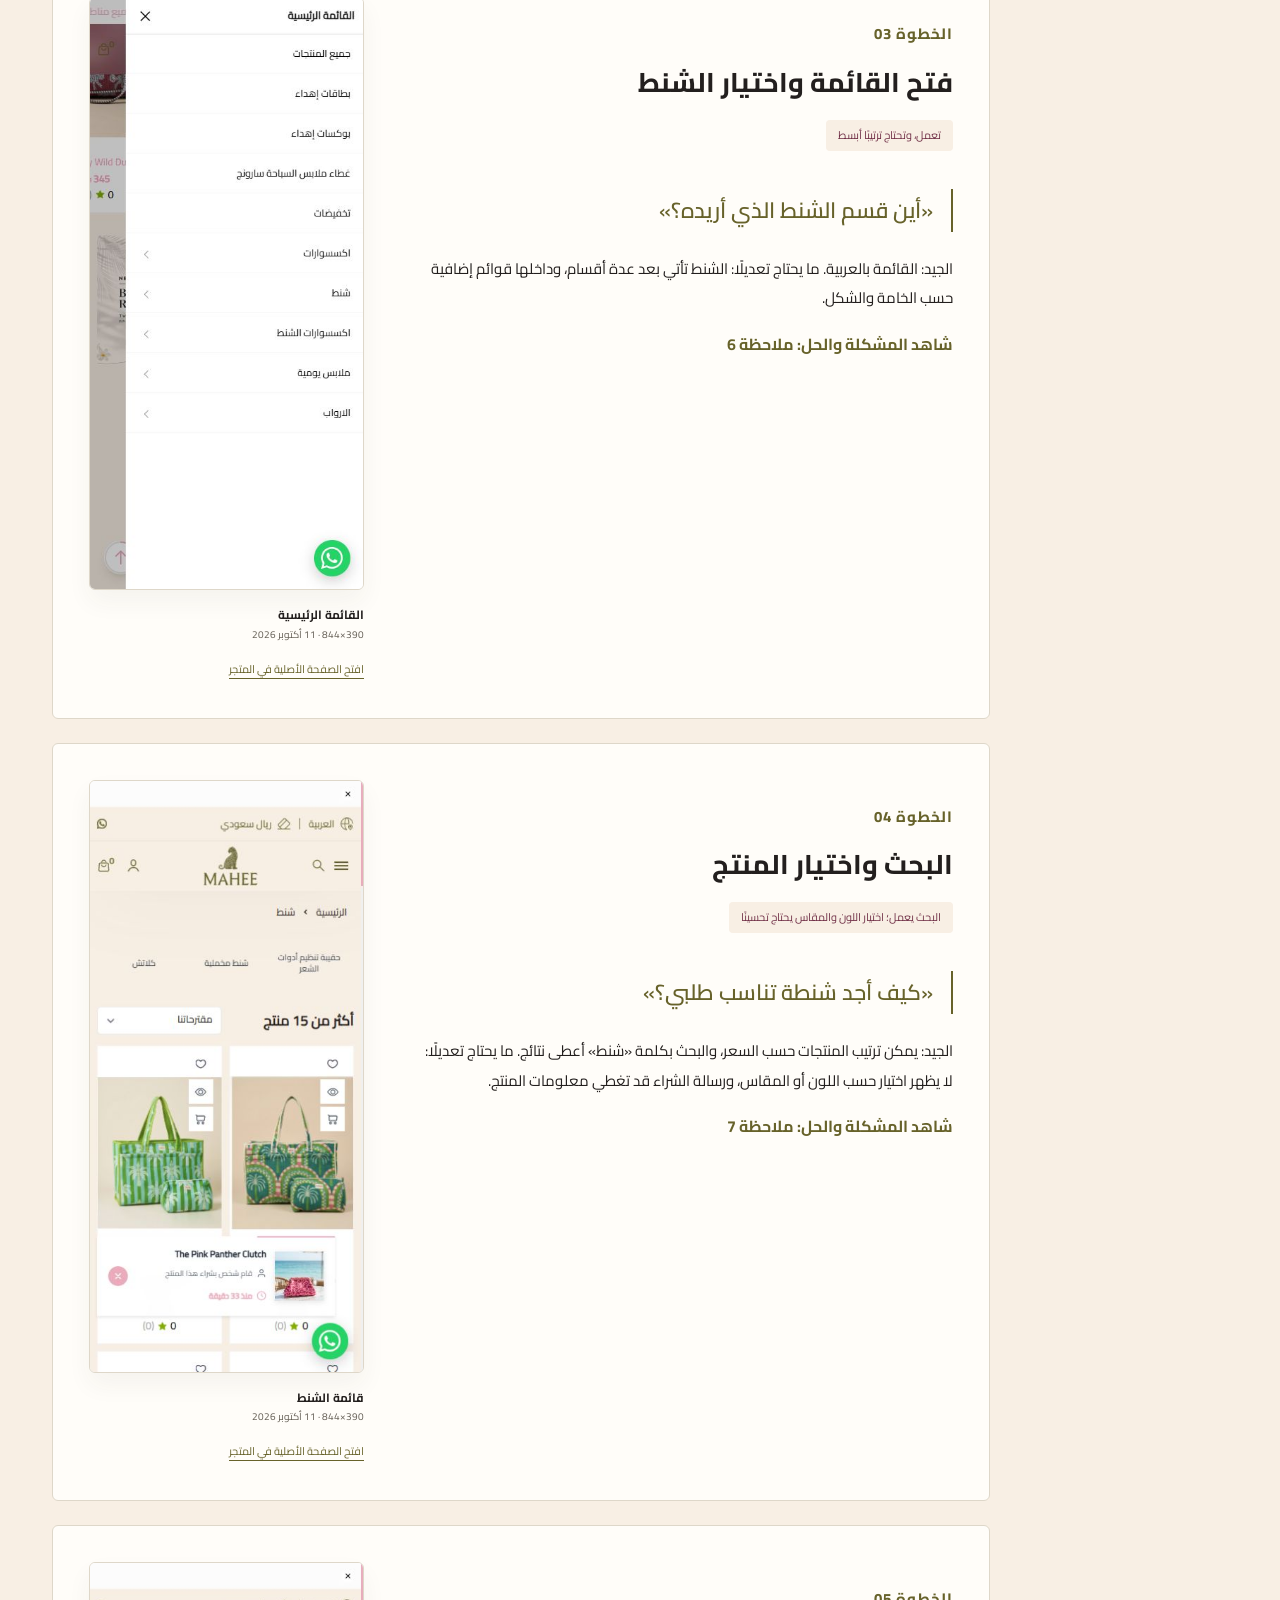
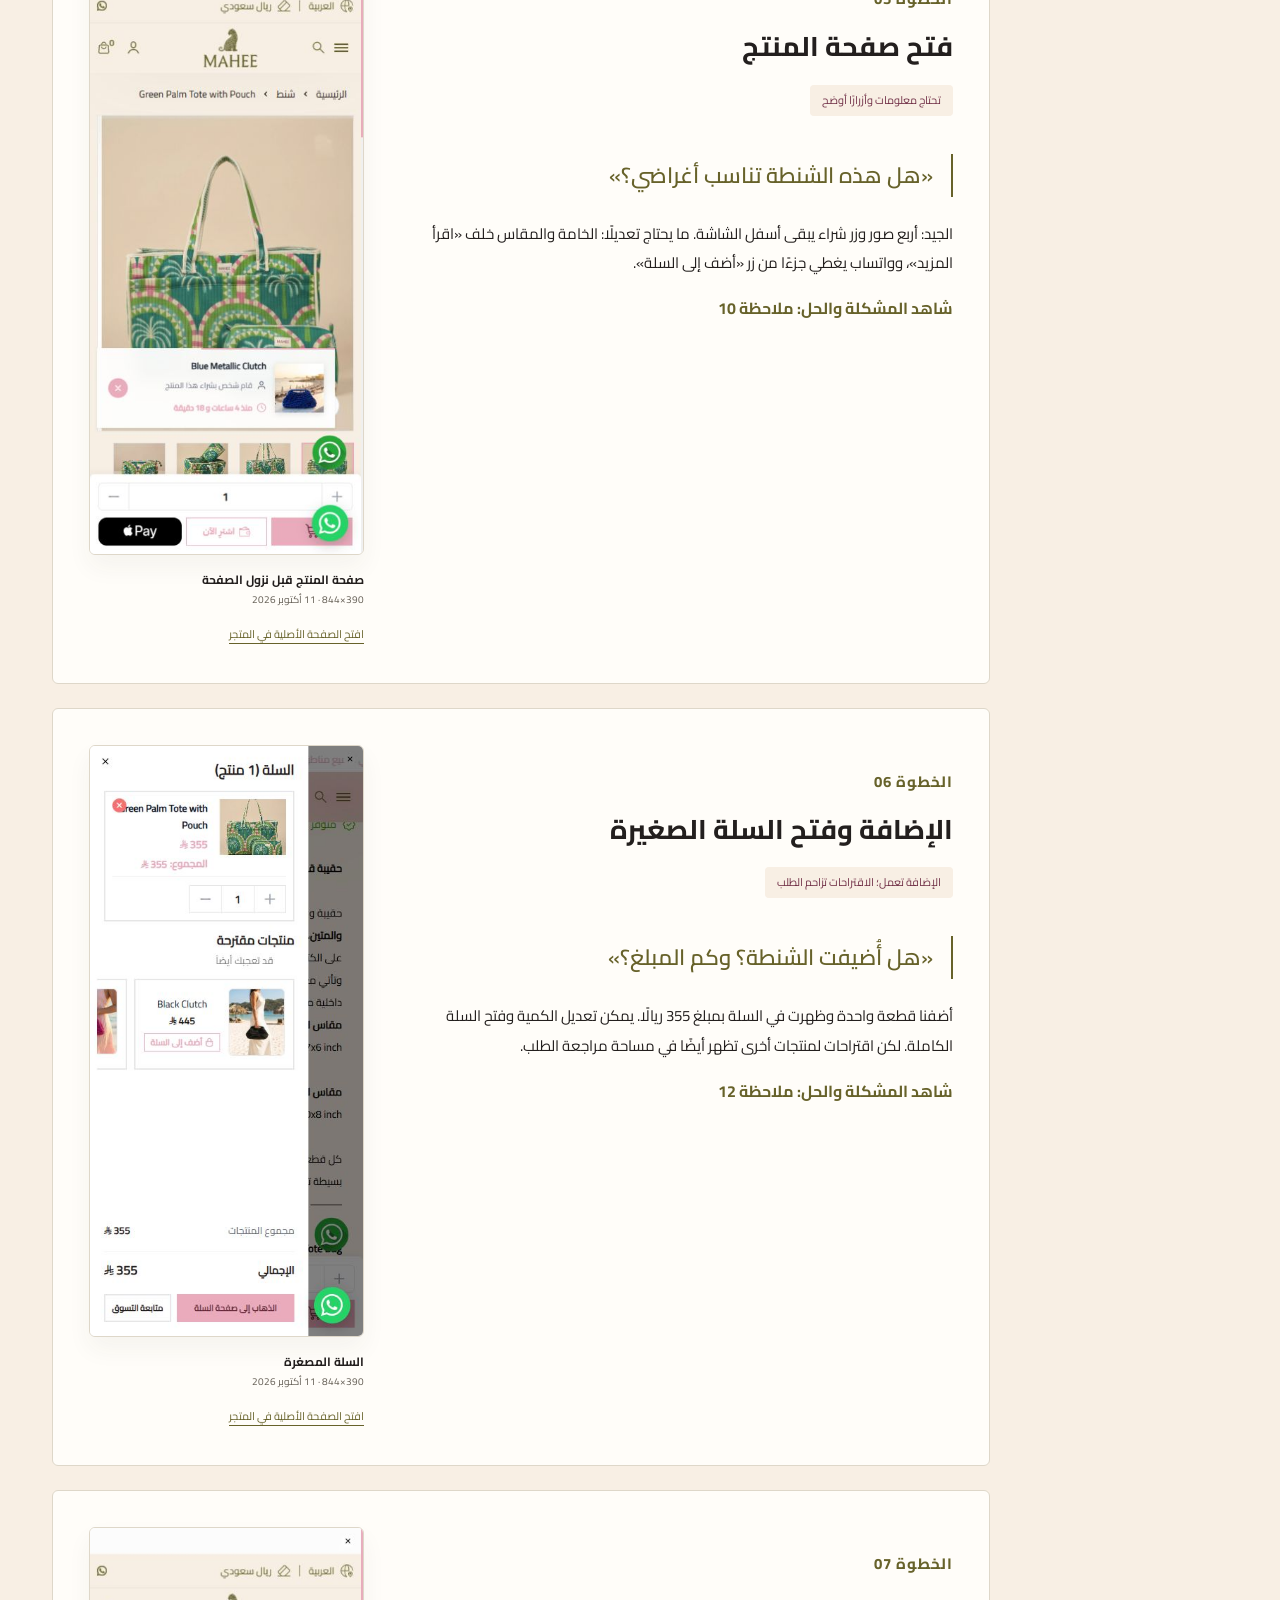
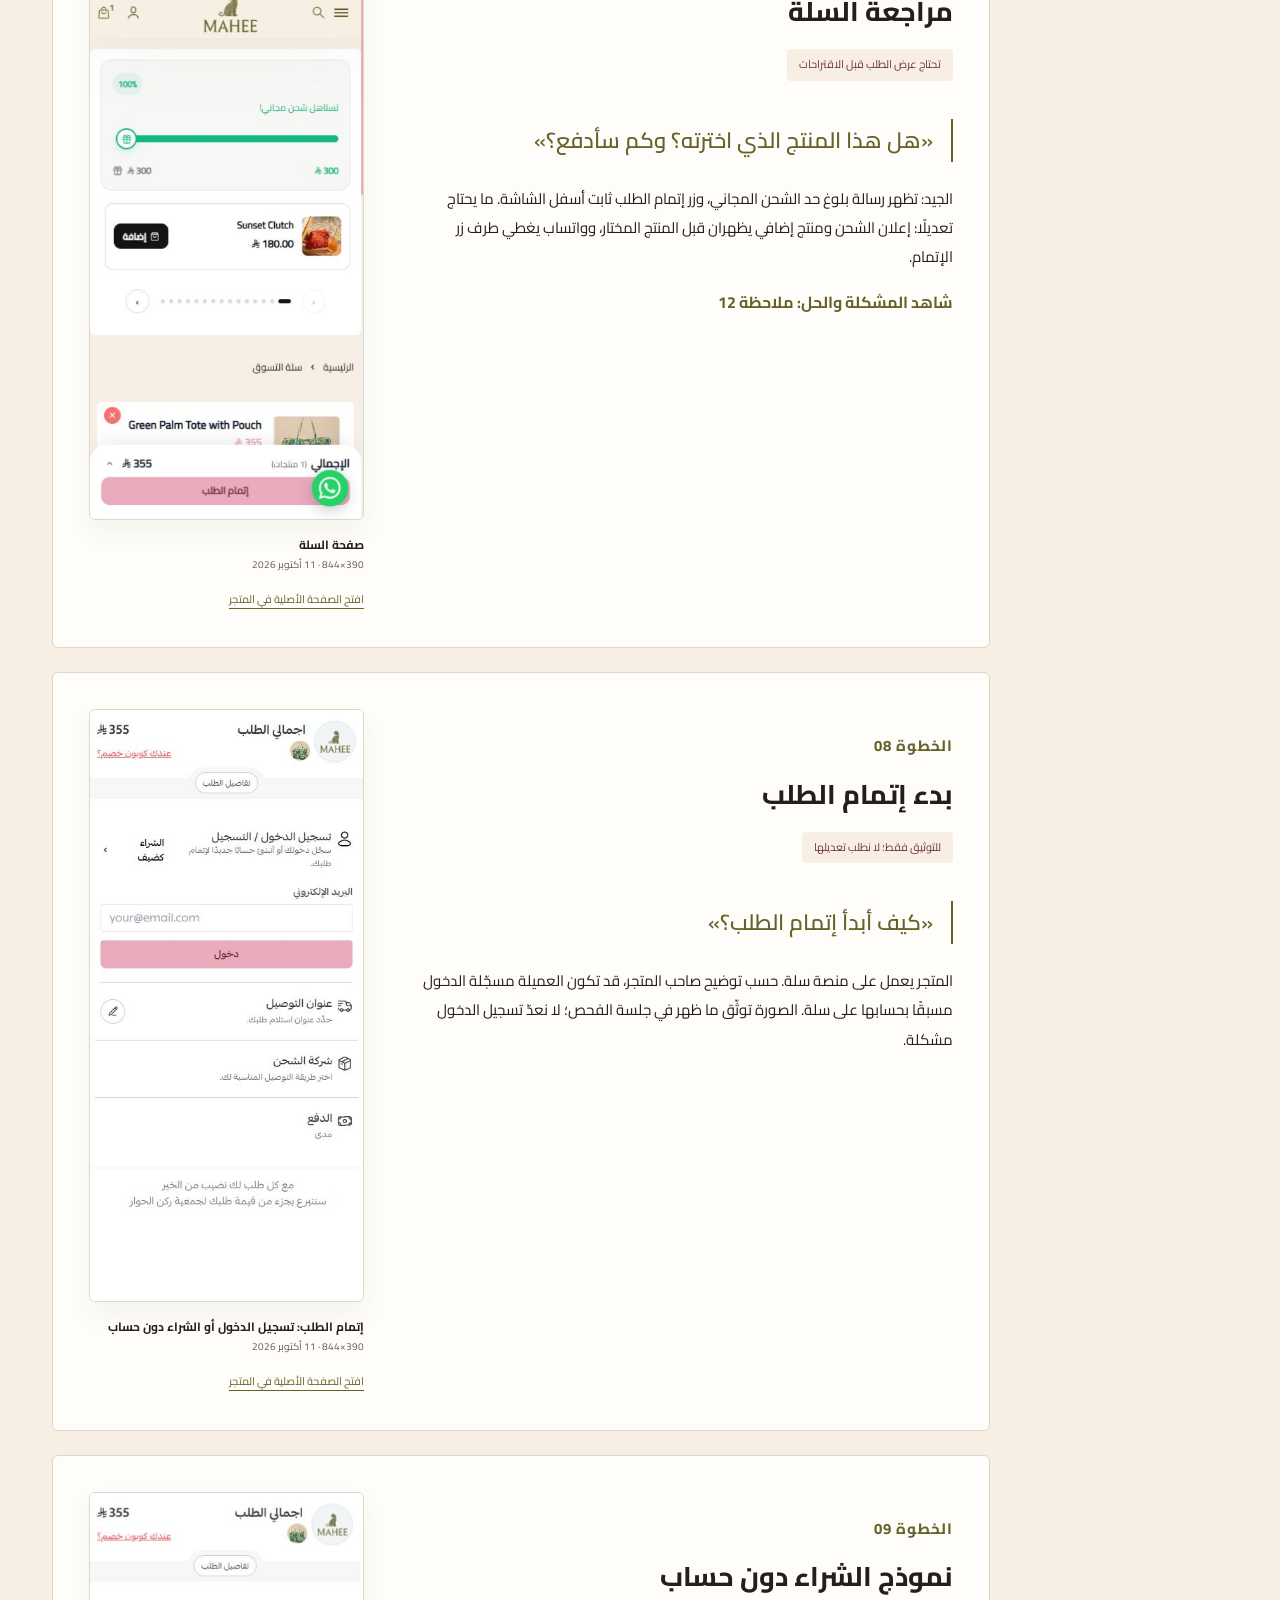
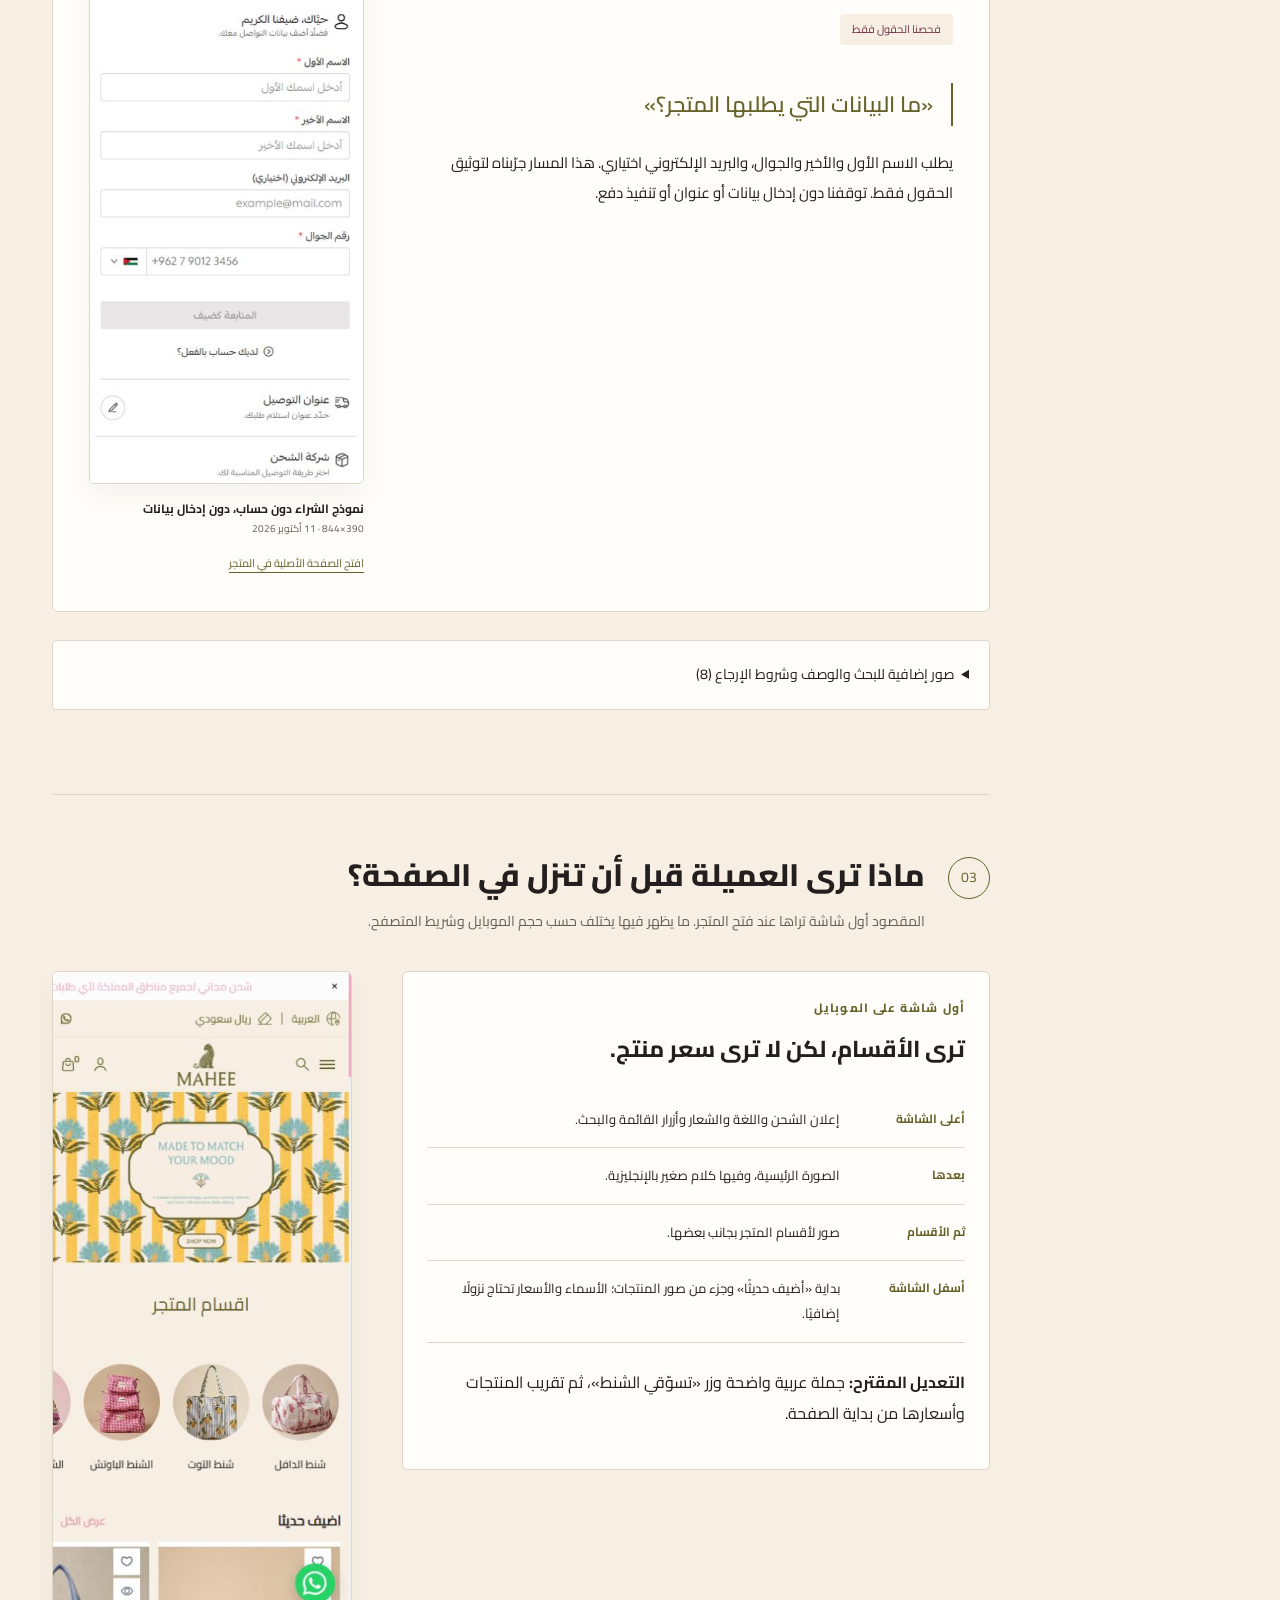
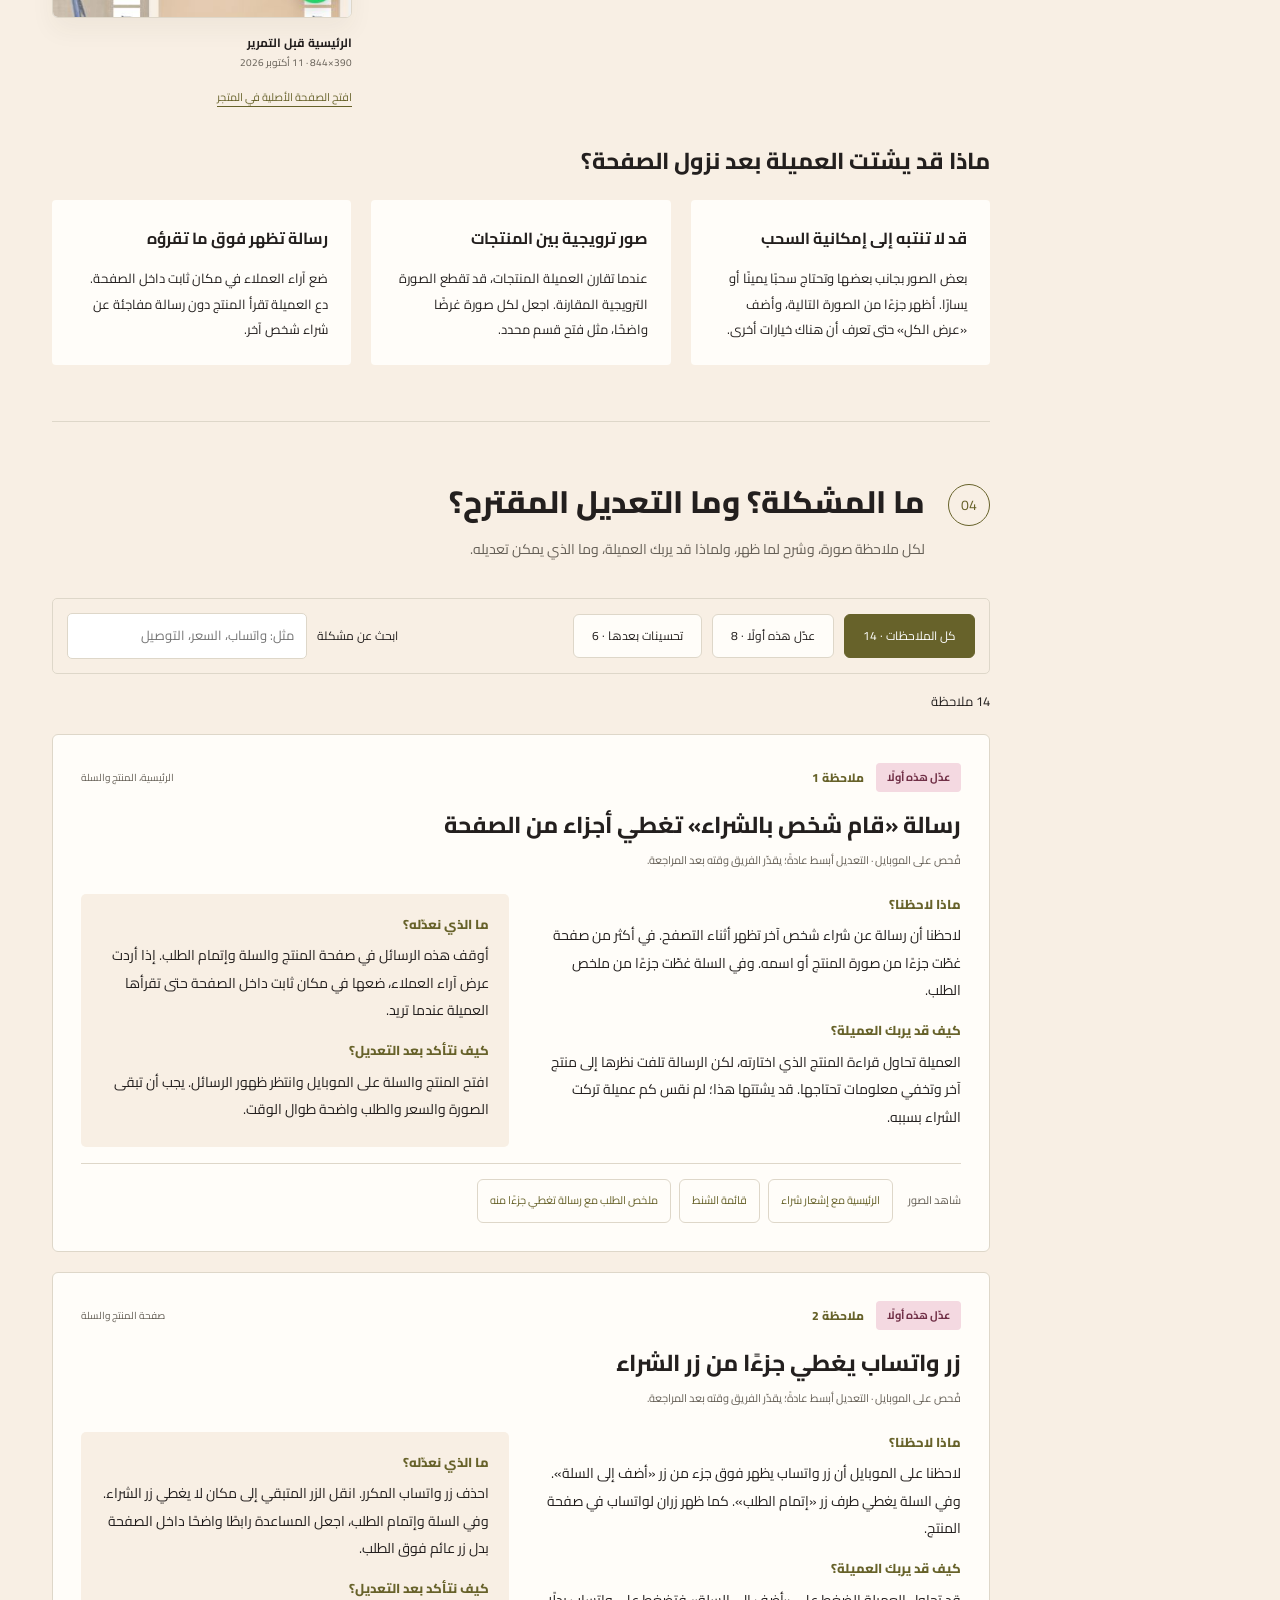
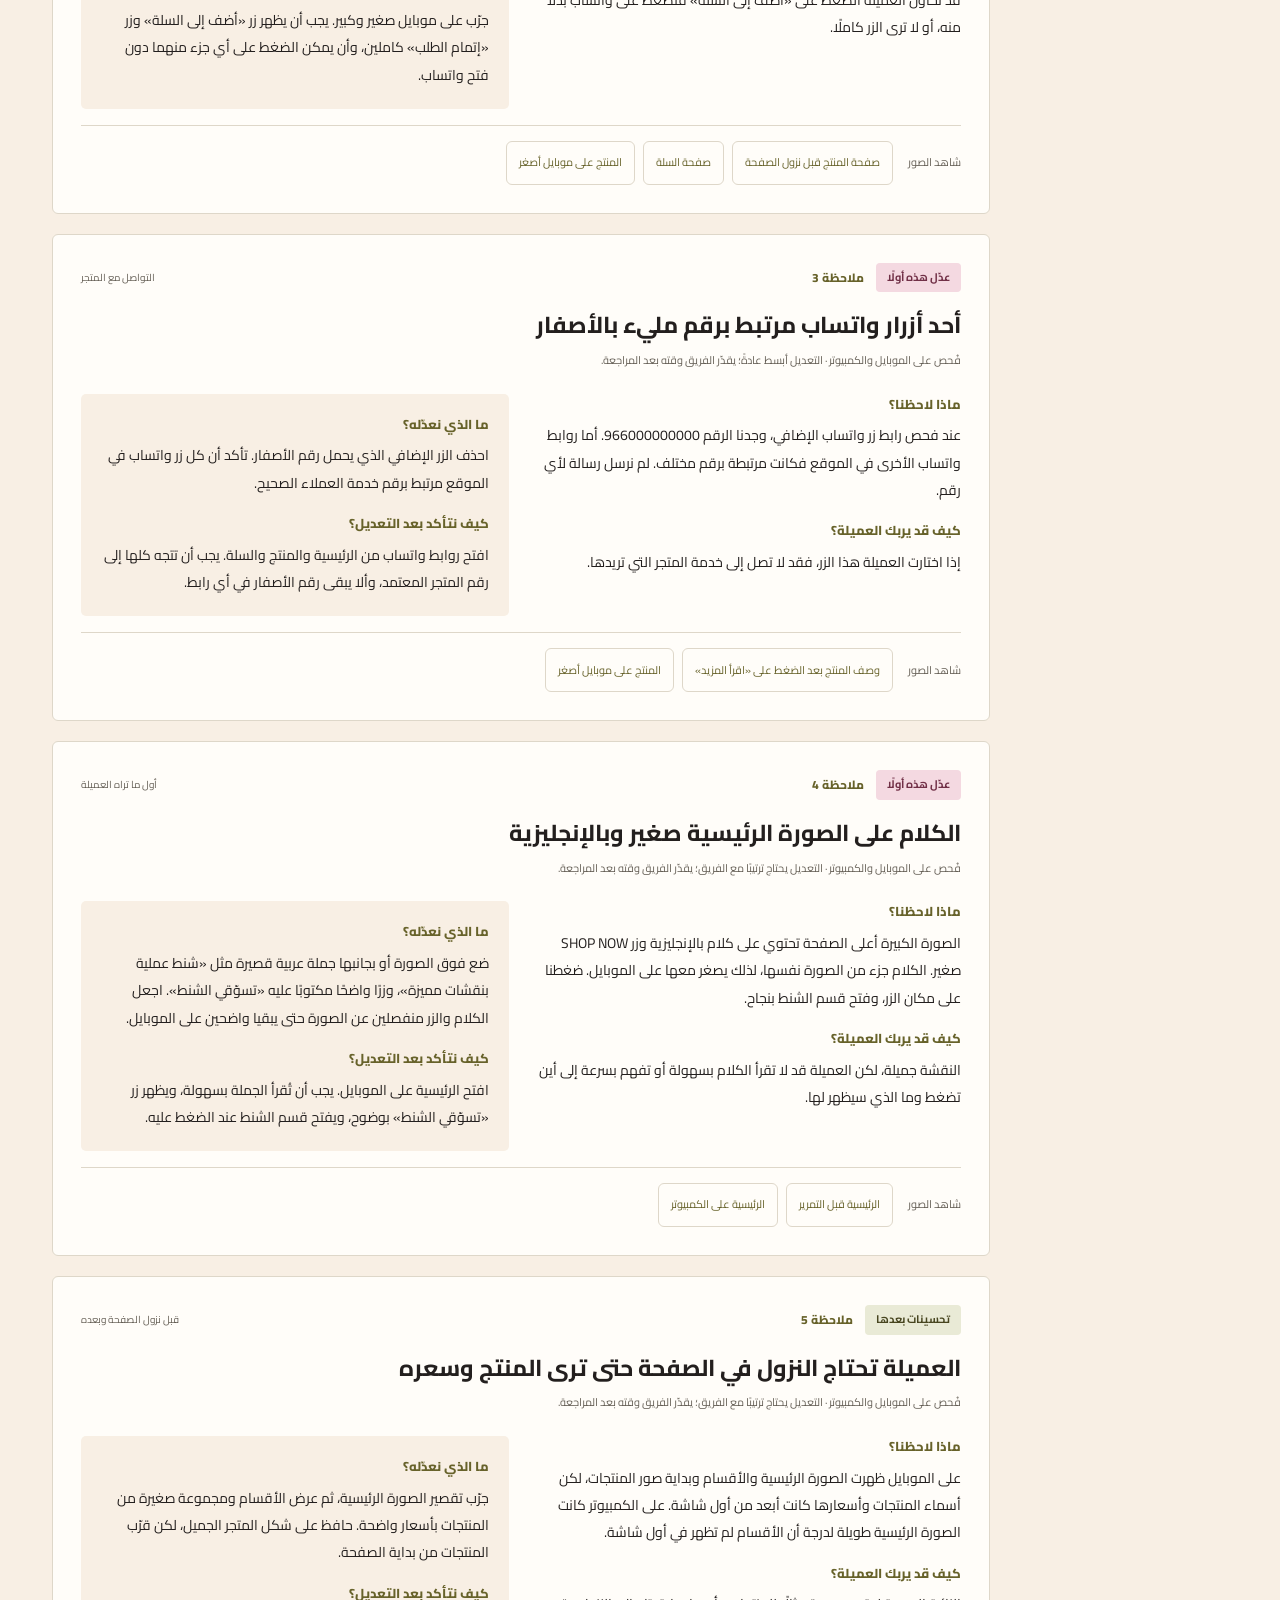
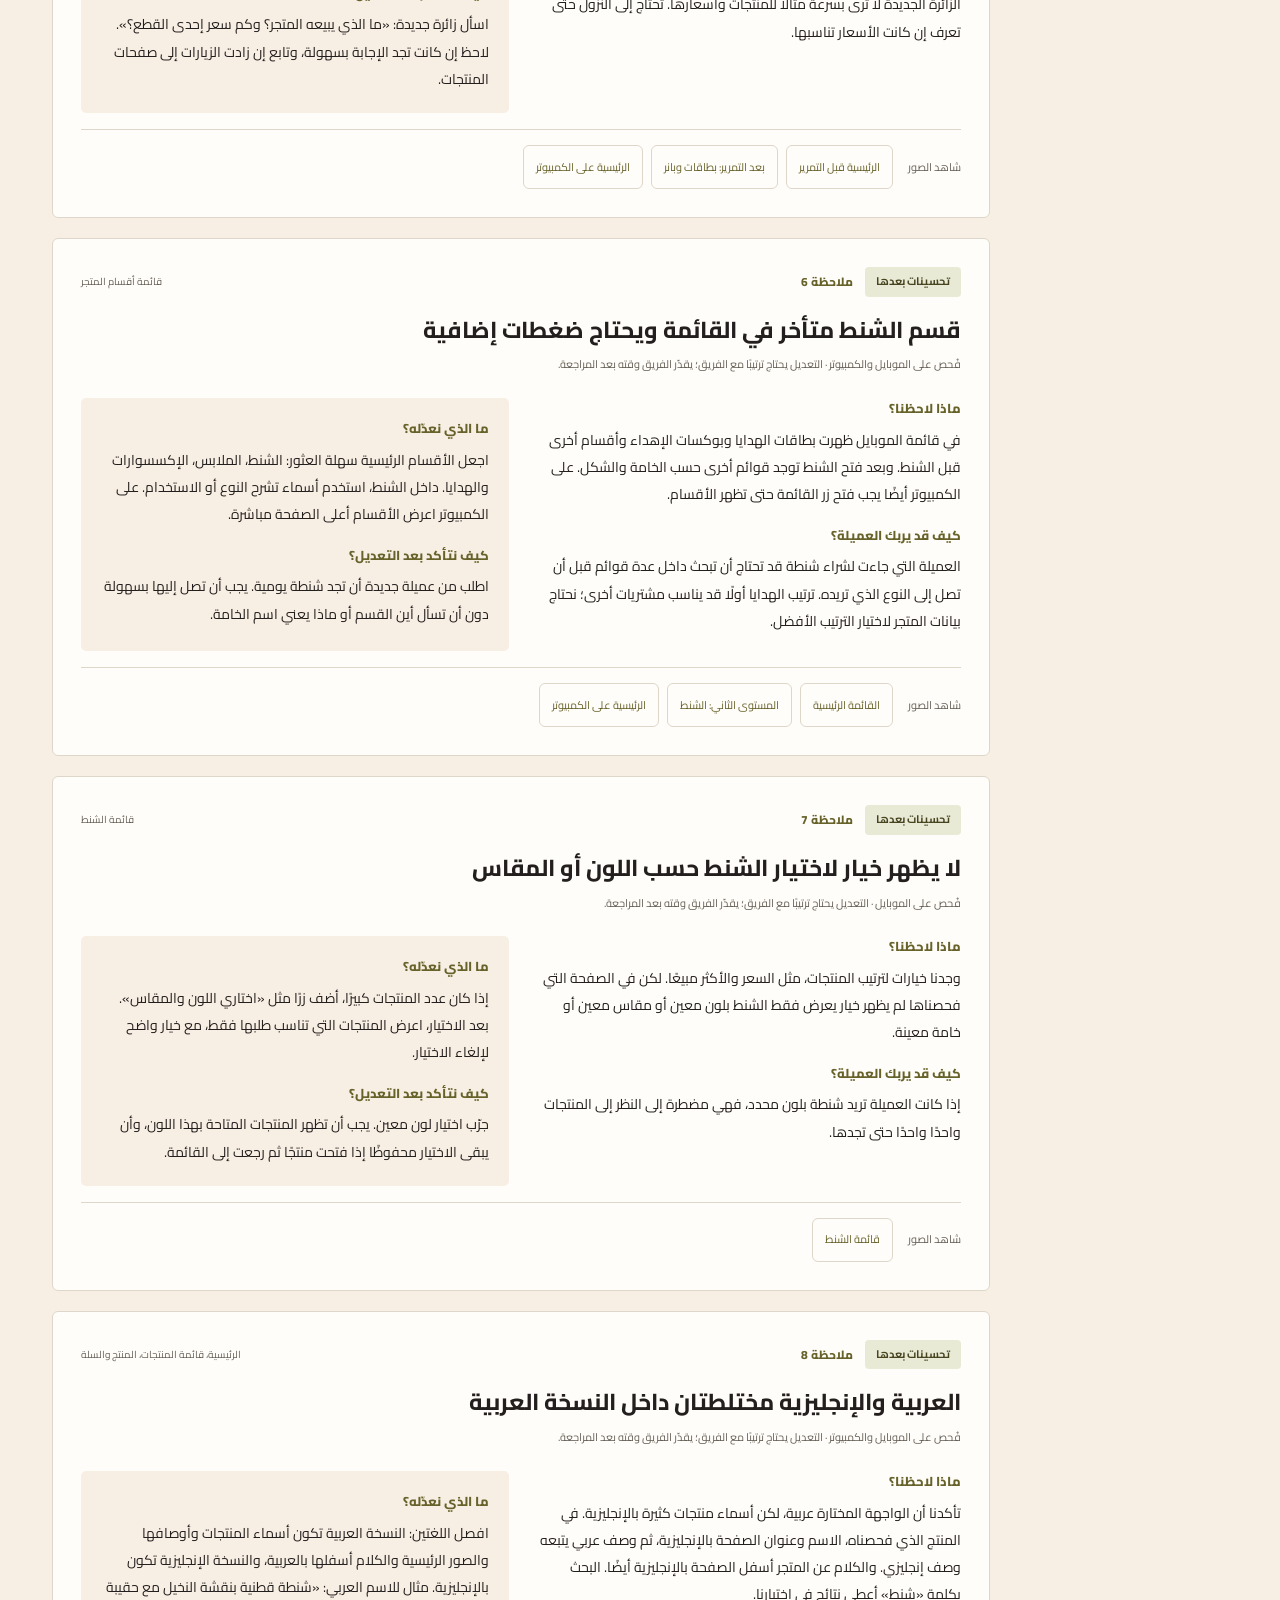
==== commit 817314d7: "Complete client readiness review: clarify dated evidence, reset spend inputs and sanitize completion" ====
--- a/index.html
+++ b/index.html
@@ -1,22 +1,22 @@
 <!DOCTYPE html><html lang="ar" dir="rtl"><head><meta charset="utf-8"><meta name="viewport" content="width=device-width,initial-scale=1"><meta name="description" content="مراجعة مبسّطة لمتجر ByMahee: ما الذي قد يصعّب الشراء على العميلة، وكيف نسهّله؟ مع صور ومقترحات واضحة للموبايل والكمبيوتر وأساسيات الظهور في بحث جوجل."><meta name="theme-color" content="#67622a"><title>ByMahee · رحلة العميلة | تقرير مبسّط</title><link rel="icon" href="assets/mahee-logo.webp" type="image/webp"><link rel="stylesheet" href="style.css?v=2.0"><link rel="stylesheet" href="report-navigation.css?v=3.0"><script src="app.js?v=3.0" defer></script></head><body><a class="skip" href="#main">انتقل إلى التقرير</a><header class="topbar shell-header"><div class="shell-header-inner"><a class="brand" href="#overview"><img src="assets/mahee-logo.webp" alt="MAHEE" width="100" height="56"><span>تقرير المتجر<br><small>ByMahee · أكتوبر 2026</small></span></a><nav class="report-switch" aria-label="شاشات تقرير المتجر"><a href="index.html" aria-current="page">تجربة المتجر وSEO</a><a href="analytics/index.html">الأرقام والفانل</a></nav><div class="top-actions"><a class="text-link" href="https://bymahee.com/ar" target="_blank" rel="noopener">افتح المتجر</a><button id="print">طباعة التقرير</button><button id="nav-toggle" aria-expanded="false" aria-controls="sidebar">فهرس التقرير</button></div></div></header><div class="layout report-layout"><aside id="sidebar" class="report-sidebar"><nav class="report-switch" aria-label="شاشات تقرير المتجر"><a href="index.html" aria-current="page">تجربة المتجر وSEO</a><a href="analytics/index.html">الأرقام والفانل</a></nav><p class="eyebrow">أقسام التقرير</p><label for="search">ابحث في التقرير</label><input id="search" type="search" placeholder="مثل: السلة، الصورة الرئيسية، واتساب"><div id="search-results" aria-live="polite"></div><nav aria-label="أقسام التقرير"><a href="#overview"><span>01</span>أهم ما يحتاج تعديلًا</a><a href="#audience"><span>02</span>ما الذي تحتاجه العميلة؟</a><a href="#journey"><span>03</span>خطوات الشراء بالصور</a><a href="#fold"><span>04</span>قبل نزول الصفحة وبعده</a><a href="#findings"><span>05</span>المشاكل والحلول</a><a href="#desktop"><span>06</span>الموبايل والكمبيوتر</a><a href="#direction"><span>07</span>كيف يمكن ترتيب المتجر؟</a><a href="#roadmap"><span>08</span>من أين نبدأ؟</a><a href="#seo"><span>09</span>الظهور في بحث جوجل · SEO</a><a href="#testing"><span>10</span>كيف نعرف أن التعديل ساعد؟</a><a href="#sources"><span>11</span>المصادر وما شمله الفحص</a></nav><div class="side-note"><strong>11 أكتوبر 2026</strong><p>جرّبنا خطوات الشراء.<br>ركّزنا على الموبايل.<br>الصور توضّح ما لاحظناه.</p></div><a class="repo-link" href="https://github.com/AhmadS-cell/bymahee-ux-journey" target="_blank" rel="noopener">ملفات التقرير على GitHub</a></aside><main id="main">
-<section id="overview" data-title="أهم ما يحتاج تعديلًا"><a class="analytics-entry" href="analytics/index.html"><span class="entry-icon" aria-hidden="true"><svg viewBox="0 0 56 56" width="56" height="56" fill="none"><path d="M7 9h42l-7 12H14L7 9Zm7 17h28l-7 11H21l-7-11Zm7 16h14l-4 7h-6l-4-7Z" fill="currentColor"/></svg></span><span><small>شاشة جديدة · بيانات 14 يوليو–11 أكتوبر 2026</small><strong>افهم الأرقام والفانل</strong><span>من أين تأتي الطلبات؟ وكيف ينتقل المستخدم من التصفح إلى الشراء؟</span></span><b aria-hidden="true">←</b></a><div class="hero"><div class="hero-copy"><p class="eyebrow">BYMAHEE · من أول زيارة إلى إتمام الطلب</p><h1>المتجر جميل.<br><em>والشراء يحتاج<br>خطوات أوضح.</em></h1><p class="lead">ما الذي ظهر أثناء تجربة المتجر؟ وكيف نجعل اختيار المنتج وإتمام الطلب أسهل على العميلة؟</p><p class="hero-note">شرح بالصور والمقترحات، مع التركيز على الموبايل والعميلة السعودية.</p><div class="hero-actions"><a class="button primary" href="#findings">شاهد المشاكل والحلول</a><a class="button secondary" href="#journey">شاهد خطوات الشراء</a></div><div class="edition">تاريخ الفحص: 11 أكتوبر 2026 <span>نسخة التقرير 2.0</span></div></div><div class="hero-visual"><span class="visual-label">صورة فعلية من المتجر على الموبايل</span><div class="hero-phone"><img src="assets/17-hero-mobile-clean.jpg" alt="أول شاشة من متجر ByMahee على الموبايل" width="390" height="844"></div><p>الألوان جميلة؛ بعض المعلومات والأزرار تحتاج توضيحًا.</p></div></div>
+<section id="overview" data-title="أهم ما يحتاج تعديلًا"><a class="analytics-entry" href="analytics/index.html"><span class="entry-icon" aria-hidden="true"><svg viewBox="0 0 56 56" width="56" height="56" fill="none"><path d="M7 9h42l-7 12H14L7 9Zm7 17h28l-7 11H21l-7-11Zm7 16h14l-4 7h-6l-4-7Z" fill="currentColor"/></svg></span><span><small>شاشة جديدة · بيانات 14 يوليو–11 أكتوبر 2026</small><strong>افهم الأرقام والفانل</strong><span>من أين تأتي الطلبات؟ وكيف ينتقل المستخدم من التصفح إلى الشراء؟</span></span><b aria-hidden="true">←</b></a><div class="hero"><div class="hero-copy"><p class="eyebrow">BYMAHEE · من أول زيارة إلى إتمام الطلب</p><h1>المتجر جميل.<br><em>والشراء يحتاج<br>خطوات أوضح.</em></h1><p class="lead">ما الذي ظهر أثناء تجربة المتجر؟ وكيف نجعل اختيار المنتج وإتمام الطلب أسهل على العميلة؟</p><p class="hero-note">شرح بالصور والمقترحات، مع التركيز على الموبايل والعميلة السعودية.</p><div class="hero-actions"><a class="button primary" href="#findings">شاهد المشاكل والحلول</a><a class="button secondary" href="#journey">شاهد خطوات الشراء</a></div><div class="edition">فحص المتجر: 11 أكتوبر 2026 <span>مراجعة التقرير: 13 أكتوبر · نسخة 2.1</span></div></div><div class="hero-visual"><span class="visual-label">صورة فعلية من المتجر على الموبايل</span><div class="hero-phone"><img src="assets/17-hero-mobile-clean.jpg" alt="أول شاشة من متجر ByMahee على الموبايل" width="390" height="844"></div><p>الألوان جميلة؛ بعض المعلومات والأزرار تحتاج توضيحًا.</p></div></div>
 <div class="stats"><div><strong>14</strong><span>ملاحظة مع صور</span></div><div><strong>8</strong><span>عدّل هذه أولًا</span></div><div><strong>20</strong><span>صورة من المتجر</span></div><div><strong>3</strong><span>أحجام شاشة جرّبناها</span></div></div>
 <div class="decision"><div><p class="eyebrow">من أين تبدأ؟</p><h2>أزل ما يغطي الأزرار،<br>ثم وضّح المنتج والطلب.</h2></div><p>استطعنا اختيار منتج وإضافته والوصول إلى نموذج الشراء دون حساب. الصور وخيارات الدفع موجودة. ابدأ بإزالة الرسائل والأزرار التي تغطي المحتوى، ثم أظهر المقاس والخامة والتوصيل، ورتّب السلة حتى ترى العميلة طلبها أولًا. نحتاج متابعة الطلبات بعد التعديل لنعرف إن ساعد على زيادة الشراء.</p></div>
 <div class="three-grid"><a class="summary-card" href="#F02"><b>01 · اجعل زر الشراء ظاهرًا بالكامل</b><p>زر واتساب يغطي جزءًا من «أضف إلى السلة». انقله بعيدًا عن الزر، وأوقف الرسائل التي تغطي المنتج.</p></a><a class="summary-card" href="#F10"><b>02 · أظهر معلومات الشنطة مباشرة</b><p>العميلة تحتاج أن ترى الخامة والمقاس وما يأتي مع الشنطة، ثم تعرف موعد التوصيل وشروط الإرجاع.</p></a><a class="summary-card" href="#F12"><b>03 · اعرض طلب العميلة أولًا في السلة</b><p>ابدأ بالمنتج الذي اختارته والكمية والمبلغ. ضع اقتراحات المنتجات الإضافية بعد ذلك.</p></a></div>
-<div class="note"><b>كيف رتّبنا الملاحظات؟</b> «عدّل هذه أولًا» للمشاكل الأقرب إلى قراءة المنتج والضغط على الشراء ومراجعة الطلب. «تحسينات بعدها» لتسهيل البحث والاختيار. هذا ترتيب مقترح للعمل؛ لم نحسب خسارة مبيعات لكل مشكلة.</div></section><section id="audience" data-title="ما الذي تحتاجه العميلة؟"><div class="section-head"><span class="section-no">01</span><div><h2>ما الأسئلة التي قد تسألها العميلة قبل الشراء؟</h2><p>هذه أمثلة نستخدمها لفهم حاجتها. نحتاج سؤال عميلات المتجر للتأكد منها؛ لا نفترض أن جميع السيدات السعوديات يفكرن بالطريقة نفسها.</p></div></div><div class="audience-intro"><div class="large-number">99.4<small>%</small></div><div><h3>ابدأ بالموبايل لأن أغلب عملائك يستخدمونه.</h3><p>بحسب صاحب المتجر، أغلب العملاء يتصفحون بالموبايل. كذلك ذكر تقرير إنترنت السعودية 2024 أن استخدام الهاتف المتنقل بلغ 99.4%. الرقم عام للسعودية، وليس نسبة عميلات ByMahee أو مبيعاته.</p><a href="https://www.cst.gov.sa/media-center/news/CST-Issued-the-Saudi-Internet-Report-2024" target="_blank" rel="noopener">مصدر الرقم: هيئة الاتصالات والفضاء والتقنية · تقرير 2024</a></div></div>
+<div class="note"><b>كيف رتّبنا الملاحظات؟</b> «عدّل هذه أولًا» للمشاكل الأقرب إلى قراءة المنتج والضغط على الشراء ومراجعة الطلب. «تحسينات بعدها» لتسهيل البحث والاختيار. هذا ترتيب مقترح للعمل؛ لم نحسب خسارة مبيعات لكل مشكلة.</div></section><section id="audience" data-title="ما الذي تحتاجه العميلة؟"><div class="section-head"><span class="section-no">01</span><div><h2>ما الأسئلة التي قد تسألها العميلة قبل الشراء؟</h2><p>هذه أمثلة نستخدمها لفهم حاجتها. نحتاج سؤال عميلات المتجر للتأكد منها؛ لا نفترض أن جميع السيدات السعوديات يفكرن بالطريقة نفسها.</p></div></div><div class="audience-intro"><div class="large-number">99.4<small>%</small></div><div><h3>ابدأ بالموبايل لأن أغلب عملائك يستخدمونه.</h3><p>بحسب صاحب المتجر، أغلب العملاء يتصفحون بالموبايل. كذلك ذكر تقرير إنترنت السعودية 2024 أن استخدام الهاتف المتنقل بلغ 99.4%. الرقم عام للسعودية، وليس نسبة عميلات ByMahee أو مبيعاته. راجع <a href="analytics/index.html#audience">خصائص المشترين المسجّلة للمتجر</a> في شاشة الأرقام.</p><a href="https://www.cst.gov.sa/media-center/news/CST-Issued-the-Saudi-Internet-Report-2024" target="_blank" rel="noopener">مصدر الرقم: هيئة الاتصالات والفضاء والتقنية · تقرير 2024</a></div></div>
 <div class="three-grid persona-grid"><article><span class="tag">مثال 01 · تشتري لنفسها</span><h3>«أبغى شنطة تناسب يومي»</h3><p>قد تأتي من صورة أو إعلان وتسأل: هل تتسع لأغراضي؟ كيف تبدو على الكتف؟ وما خامتها؟</p><b>ساعدها بهذه المعلومات</b><p>صورة على الكتف، المقاس بالسنتيمتر، صورة من الداخل، واسم وسعر واضحان.</p></article><article><span class="tag">مثال 02 · تختار لإطلالتها</span><h3>«اللون جميل… هل هو نفسه؟»</h3><p>قد تحاول تنسيق الشنطة مع ملابسها، وتحتاج أن ترى اللون والخامة والحجم كما هي فعلًا.</p><b>ساعدها بهذه المعلومات</b><p>صور بإضاءة طبيعية، صورة قريبة للخامة، وآراء من اشترين المنتج عندما تتوفر.</p></article><article><span class="tag">مثال 03 · تشتري هدية</span><h3>«أبغاها توصل قبل المناسبة»</h3><p>قد يكون موعد الوصول والتغليف أهم لها من مشاهدة اقتراحات كثيرة. لا نعرف كم من طلبات المتجر للهدايا.</p><b>ساعدها بهذه المعلومات</b><p>موعد وصول متوقع حسب المدينة، وشكل التغليف إن كانت هذه الخدمة موجودة.</p></article></div>
 <div class="note">الملاحظات السابقة عن السعر والخامة والمقاس والهدايا ساعدتنا في اختيار هذه الأسئلة. لكنها لا تُغني عن سؤال عميلات ByMahee أنفسهن.</div>
 <h3>أسئلة بسيطة يمكن طرحها على عميلاتك</h3><div class="question-list"><p><b>الحجم:</b> ما الذي تحملينه يوميًا؟ وأي صورة تساعدك على معرفة حجم الشنطة؟</p><p><b>قبل الدفع:</b> ما المعلومة التي تحتاجينها: الخامة، موعد الوصول، الإرجاع أم السعر؟</p><p><b>الأسماء:</b> هل تعرفين معنى توت ودافل وباوتش، أم تفضّلين اسمًا يشرح النوع بالعربية؟</p><p><b>الهدية:</b> هل موعد الوصول وشكل التغليف يؤثران في اختيارك؟</p></div></section><section id="journey" data-title="خطوات الشراء بالصور"><div class="section-head"><span class="section-no">02</span><div><h2>جرّبنا الشراء خطوة بخطوة.</h2><p>اخترنا شنطة، قرأنا معلوماتها، أضفنا قطعة واحدة، ثم وصلنا إلى نموذج الشراء دون حساب.</p></div></div><div class="journey-strip"><a href="#step-1"><span>01</span>فتح الرئيسية</a><a href="#step-2"><span>02</span>النزول لمشاهدة المنتجات</a><a href="#step-3"><span>03</span>فتح القائمة واختيار الشنط</a><a href="#step-4"><span>04</span>البحث واختيار المنتج</a><a href="#step-5"><span>05</span>فتح صفحة المنتج</a><a href="#step-6"><span>06</span>الإضافة وفتح السلة الصغيرة</a><a href="#step-7"><span>07</span>مراجعة السلة</a><a href="#step-8"><span>08</span>بدء إتمام الطلب</a><a href="#step-9"><span>09</span>نموذج الشراء دون حساب</a></div><article class="journey-step" id="step-1"><div class="step-copy"><p class="eyebrow">الخطوة 01</p><h3>فتح الرئيسية</h3><span class="health">تحتاج كلامًا أوضح</span><blockquote>«ماذا يبيع المتجر؟ وأين أضغط؟»</blockquote><p>الجيد: ألوان ونقشات متناسقة. ما يحتاج تعديلًا: الكلام على الصورة الرئيسية صغير وبالإنجليزية، والأسعار لا تظهر في أول شاشة. الضغط على الصورة فتح قسم الشنط.</p><a class="text-link" href="#F04">شاهد المشكلة والحل: ملاحظة 4</a></div><figure class="evidence phone"><button class="zoom" data-image="assets/17-hero-mobile-clean.jpg" data-caption="الرئيسية قبل التمرير · 390×844 · 11 أكتوبر 2026" aria-label="تكبير صورة الرئيسية قبل التمرير"><img src="assets/17-hero-mobile-clean.jpg" width="387" height="838" alt="الرئيسية قبل التمرير" loading="lazy"></button><figcaption><strong>الرئيسية قبل التمرير</strong><span>390×844 · 11 أكتوبر 2026</span><p></p><a href="https://bymahee.com/ar" target="_blank" rel="noopener">افتح الصفحة الأصلية في المتجر</a></figcaption></figure></article><article class="journey-step" id="step-2"><div class="step-copy"><p class="eyebrow">الخطوة 02</p><h3>النزول لمشاهدة المنتجات</h3><span class="health">تعمل، لكن توجد أشياء تشتت</span><blockquote>«أي قطعة تعجبني؟ وكم سعرها؟»</blockquote><p>الجيد: صور المنتجات كبيرة وواضحة. ما يحتاج تعديلًا: بعض الأسماء والأسعار فاتحة، وتظهر نجوم بصفر، ورسالة عن شراء شخص آخر تغطي جزءًا من المحتوى.</p><a class="text-link" href="#F01">شاهد المشكلة والحل: ملاحظة 1</a></div><figure class="evidence phone"><button class="zoom" data-image="assets/02-home-below-fold.jpg" data-caption="بعد التمرير: بطاقات وبانر · 390×844 · 11 أكتوبر 2026" aria-label="تكبير صورة بعد التمرير: بطاقات وبانر"><img src="assets/02-home-below-fold.jpg" width="387" height="838" alt="بعد التمرير: بطاقات وبانر" loading="lazy"></button><figcaption><strong>بعد التمرير: بطاقات وبانر</strong><span>390×844 · 11 أكتوبر 2026</span><p></p><a href="https://bymahee.com/ar" target="_blank" rel="noopener">افتح الصفحة الأصلية في المتجر</a></figcaption></figure></article><article class="journey-step" id="step-3"><div class="step-copy"><p class="eyebrow">الخطوة 03</p><h3>فتح القائمة واختيار الشنط</h3><span class="health">تعمل، وتحتاج ترتيبًا أبسط</span><blockquote>«أين قسم الشنط الذي أريده؟»</blockquote><p>الجيد: القائمة بالعربية. ما يحتاج تعديلًا: الشنط تأتي بعد عدة أقسام، وداخلها قوائم إضافية حسب الخامة والشكل.</p><a class="text-link" href="#F06">شاهد المشكلة والحل: ملاحظة 6</a></div><figure class="evidence phone"><button class="zoom" data-image="assets/03-menu-mobile.jpg" data-caption="القائمة الرئيسية · 390×844 · 11 أكتوبر 2026" aria-label="تكبير صورة القائمة الرئيسية"><img src="assets/03-menu-mobile.jpg" width="390" height="844" alt="القائمة الرئيسية" loading="lazy"></button><figcaption><strong>القائمة الرئيسية</strong><span>390×844 · 11 أكتوبر 2026</span><p></p><a href="https://bymahee.com/ar" target="_blank" rel="noopener">افتح الصفحة الأصلية في المتجر</a></figcaption></figure></article><article class="journey-step" id="step-4"><div class="step-copy"><p class="eyebrow">الخطوة 04</p><h3>البحث واختيار المنتج</h3><span class="health">البحث يعمل؛ اختيار اللون والمقاس يحتاج تحسينًا</span><blockquote>«كيف أجد شنطة تناسب طلبي؟»</blockquote><p>الجيد: يمكن ترتيب المنتجات حسب السعر، والبحث بكلمة «شنط» أعطى نتائج. ما يحتاج تعديلًا: لا يظهر اختيار حسب اللون أو المقاس، ورسالة الشراء قد تغطي معلومات المنتج.</p><a class="text-link" href="#F07">شاهد المشكلة والحل: ملاحظة 7</a></div><figure class="evidence phone"><button class="zoom" data-image="assets/05-category-mobile.jpg" data-caption="قائمة الشنط · 390×844 · 11 أكتوبر 2026" aria-label="تكبير صورة قائمة الشنط"><img src="assets/05-category-mobile.jpg" width="387" height="838" alt="قائمة الشنط" loading="lazy"></button><figcaption><strong>قائمة الشنط</strong><span>390×844 · 11 أكتوبر 2026</span><p></p><a href="https://bymahee.com/ar/%D8%B4%D9%86%D8%B7/c541461361" target="_blank" rel="noopener">افتح الصفحة الأصلية في المتجر</a></figcaption></figure></article><article class="journey-step" id="step-5"><div class="step-copy"><p class="eyebrow">الخطوة 05</p><h3>فتح صفحة المنتج</h3><span class="health">تحتاج معلومات وأزرارًا أوضح</span><blockquote>«هل هذه الشنطة تناسب أغراضي؟»</blockquote><p>الجيد: أربع صور وزر شراء يبقى أسفل الشاشة. ما يحتاج تعديلًا: الخامة والمقاس خلف «اقرأ المزيد»، وواتساب يغطي جزءًا من زر «أضف إلى السلة».</p><a class="text-link" href="#F10">شاهد المشكلة والحل: ملاحظة 10</a></div><figure class="evidence phone"><button class="zoom" data-image="assets/06-product-mobile.jpg" data-caption="صفحة المنتج قبل نزول الصفحة · 390×844 · 11 أكتوبر 2026" aria-label="تكبير صورة صفحة المنتج قبل نزول الصفحة"><img src="assets/06-product-mobile.jpg" width="387" height="838" alt="صفحة المنتج قبل نزول الصفحة" loading="lazy"></button><figcaption><strong>صفحة المنتج قبل نزول الصفحة</strong><span>390×844 · 11 أكتوبر 2026</span><p></p><a href="https://bymahee.com/ar/green-palm-tote-with-pouch/p1130514877" target="_blank" rel="noopener">افتح الصفحة الأصلية في المتجر</a></figcaption></figure></article><article class="journey-step" id="step-6"><div class="step-copy"><p class="eyebrow">الخطوة 06</p><h3>الإضافة وفتح السلة الصغيرة</h3><span class="health">الإضافة تعمل؛ الاقتراحات تزاحم الطلب</span><blockquote>«هل أُضيفت الشنطة؟ وكم المبلغ؟»</blockquote><p>أضفنا قطعة واحدة وظهرت في السلة بمبلغ 355 ريالًا. يمكن تعديل الكمية وفتح السلة الكاملة. لكن اقتراحات لمنتجات أخرى تظهر أيضًا في مساحة مراجعة الطلب.</p><a class="text-link" href="#F12">شاهد المشكلة والحل: ملاحظة 12</a></div><figure class="evidence phone"><button class="zoom" data-image="assets/10-cart-drawer.jpg" data-caption="السلة المصغرة · 390×844 · 11 أكتوبر 2026" aria-label="تكبير صورة السلة المصغرة"><img src="assets/10-cart-drawer.jpg" width="390" height="844" alt="السلة المصغرة" loading="lazy"></button><figcaption><strong>السلة المصغرة</strong><span>390×844 · 11 أكتوبر 2026</span><p></p><a href="https://bymahee.com/ar/green-palm-tote-with-pouch/p1130514877" target="_blank" rel="noopener">افتح الصفحة الأصلية في المتجر</a></figcaption></figure></article><article class="journey-step" id="step-7"><div class="step-copy"><p class="eyebrow">الخطوة 07</p><h3>مراجعة السلة</h3><span class="health">تحتاج عرض الطلب قبل الاقتراحات</span><blockquote>«هل هذا المنتج الذي اخترته؟ وكم سأدفع؟»</blockquote><p>الجيد: تظهر رسالة بلوغ حد الشحن المجاني، وزر إتمام الطلب ثابت أسفل الشاشة. ما يحتاج تعديلًا: إعلان الشحن ومنتج إضافي يظهران قبل المنتج المختار، وواتساب يغطي طرف زر الإتمام.</p><a class="text-link" href="#F12">شاهد المشكلة والحل: ملاحظة 12</a></div><figure class="evidence phone"><button class="zoom" data-image="assets/11-cart-mobile.jpg" data-caption="صفحة السلة · 390×844 · 11 أكتوبر 2026" aria-label="تكبير صورة صفحة السلة"><img src="assets/11-cart-mobile.jpg" width="387" height="838" alt="صفحة السلة" loading="lazy"></button><figcaption><strong>صفحة السلة</strong><span>390×844 · 11 أكتوبر 2026</span><p></p><a href="https://bymahee.com/ar/cart" target="_blank" rel="noopener">افتح الصفحة الأصلية في المتجر</a></figcaption></figure></article><article class="journey-step" id="step-8"><div class="step-copy"><p class="eyebrow">الخطوة 08</p><h3>بدء إتمام الطلب</h3><span class="health">للتوثيق فقط؛ لا نطلب تعديلها</span><blockquote>«كيف أبدأ إتمام الطلب؟»</blockquote><p>المتجر يعمل على منصة سلة. حسب توضيح صاحب المتجر، قد تكون العميلة مسجّلة الدخول مسبقًا بحسابها على سلة. الصورة توثّق ما ظهر في جلسة الفحص؛ لا نعدّ تسجيل الدخول مشكلة.</p></div><figure class="evidence phone"><button class="zoom" data-image="assets/13-checkout-login.jpg" data-caption="إتمام الطلب: تسجيل الدخول أو الشراء دون حساب · 390×844 · 11 أكتوبر 2026" aria-label="تكبير صورة إتمام الطلب: تسجيل الدخول أو الشراء دون حساب"><img src="assets/13-checkout-login.jpg" width="390" height="844" alt="إتمام الطلب: تسجيل الدخول أو الشراء دون حساب" loading="lazy"></button><figcaption><strong>إتمام الطلب: تسجيل الدخول أو الشراء دون حساب</strong><span>390×844 · 11 أكتوبر 2026</span><p></p><a href="https://bymahee.com/ar/cart" target="_blank" rel="noopener">افتح الصفحة الأصلية في المتجر</a></figcaption></figure></article><article class="journey-step" id="step-9"><div class="step-copy"><p class="eyebrow">الخطوة 09</p><h3>نموذج الشراء دون حساب</h3><span class="health">فحصنا الحقول فقط</span><blockquote>«ما البيانات التي يطلبها المتجر؟»</blockquote><p>يطلب الاسم الأول والأخير والجوال، والبريد الإلكتروني اختياري. هذا المسار جرّبناه لتوثيق الحقول فقط. توقفنا دون إدخال بيانات أو عنوان أو تنفيذ دفع.</p></div><figure class="evidence phone"><button class="zoom" data-image="assets/14-guest-checkout.jpg" data-caption="نموذج الشراء دون حساب، دون إدخال بيانات · 390×844 · 11 أكتوبر 2026" aria-label="تكبير صورة نموذج الشراء دون حساب، دون إدخال بيانات"><img src="assets/14-guest-checkout.jpg" width="386" height="835" alt="نموذج الشراء دون حساب، دون إدخال بيانات" loading="lazy"></button><figcaption><strong>نموذج الشراء دون حساب، دون إدخال بيانات</strong><span>390×844 · 11 أكتوبر 2026</span><p></p><a href="https://bymahee.com/ar/cart" target="_blank" rel="noopener">افتح الصفحة الأصلية في المتجر</a></figcaption></figure></article><details class="extra-shots"><summary>صور إضافية للبحث والوصف وشروط الإرجاع (8)</summary><div class="gallery"><figure class="evidence phone"><button class="zoom" data-image="assets/01-home-mobile.jpg" data-caption="الرئيسية مع إشعار شراء · 390×844 · 11 أكتوبر 2026" aria-label="تكبير صورة الرئيسية مع إشعار شراء"><img src="assets/01-home-mobile.jpg" width="387" height="838" alt="الرئيسية مع إشعار شراء" loading="lazy"></button><figcaption><strong>الرئيسية مع إشعار شراء</strong><span>390×844 · 11 أكتوبر 2026</span><p></p><a href="https://bymahee.com/ar" target="_blank" rel="noopener">افتح الصفحة الأصلية في المتجر</a></figcaption></figure><figure class="evidence phone"><button class="zoom" data-image="assets/04-menu-bags.jpg" data-caption="المستوى الثاني: الشنط · 390×844 · 11 أكتوبر 2026" aria-label="تكبير صورة المستوى الثاني: الشنط"><img src="assets/04-menu-bags.jpg" width="390" height="844" alt="المستوى الثاني: الشنط" loading="lazy"></button><figcaption><strong>المستوى الثاني: الشنط</strong><span>390×844 · 11 أكتوبر 2026</span><p></p><a href="https://bymahee.com/ar" target="_blank" rel="noopener">افتح الصفحة الأصلية في المتجر</a></figcaption></figure><figure class="evidence phone"><button class="zoom" data-image="assets/07-product-details.jpg" data-caption="وصف المنتج قبل الضغط على «اقرأ المزيد» · 390×844 · 11 أكتوبر 2026" aria-label="تكبير صورة وصف المنتج قبل الضغط على «اقرأ المزيد»"><img src="assets/07-product-details.jpg" width="387" height="838" alt="وصف المنتج قبل الضغط على «اقرأ المزيد»" loading="lazy"></button><figcaption><strong>وصف المنتج قبل الضغط على «اقرأ المزيد»</strong><span>390×844 · 11 أكتوبر 2026</span><p></p><a href="https://bymahee.com/ar/green-palm-tote-with-pouch/p1130514877" target="_blank" rel="noopener">افتح الصفحة الأصلية في المتجر</a></figcaption></figure><figure class="evidence phone"><button class="zoom" data-image="assets/08-product-description.jpg" data-caption="وصف المنتج بعد الضغط على «اقرأ المزيد» · 390×844 · 11 أكتوبر 2026" aria-label="تكبير صورة وصف المنتج بعد الضغط على «اقرأ المزيد»"><img src="assets/08-product-description.jpg" width="387" height="838" alt="وصف المنتج بعد الضغط على «اقرأ المزيد»" loading="lazy"></button><figcaption><strong>وصف المنتج بعد الضغط على «اقرأ المزيد»</strong><span>390×844 · 11 أكتوبر 2026</span><p></p><a href="https://bymahee.com/ar/green-palm-tote-with-pouch/p1130514877" target="_blank" rel="noopener">افتح الصفحة الأصلية في المتجر</a></figcaption></figure><figure class="evidence phone"><button class="zoom" data-image="assets/09-add-to-cart.jpg" data-caption="بعد إضافة قطعة واحدة · 390×844 · 11 أكتوبر 2026" aria-label="تكبير صورة بعد إضافة قطعة واحدة"><img src="assets/09-add-to-cart.jpg" width="387" height="838" alt="بعد إضافة قطعة واحدة" loading="lazy"></button><figcaption><strong>بعد إضافة قطعة واحدة</strong><span>390×844 · 11 أكتوبر 2026</span><p></p><a href="https://bymahee.com/ar/green-palm-tote-with-pouch/p1130514877" target="_blank" rel="noopener">افتح الصفحة الأصلية في المتجر</a></figcaption></figure><figure class="evidence phone"><button class="zoom" data-image="assets/12-cart-summary.jpg" data-caption="ملخص الطلب مع رسالة تغطي جزءًا منه · 390×844 · 11 أكتوبر 2026" aria-label="تكبير صورة ملخص الطلب مع رسالة تغطي جزءًا منه"><img src="assets/12-cart-summary.jpg" width="387" height="838" alt="ملخص الطلب مع رسالة تغطي جزءًا منه" loading="lazy"></button><figcaption><strong>ملخص الطلب مع رسالة تغطي جزءًا منه</strong><span>390×844 · 11 أكتوبر 2026</span><p></p><a href="https://bymahee.com/ar/cart" target="_blank" rel="noopener">افتح الصفحة الأصلية في المتجر</a></figcaption></figure><figure class="evidence wide"><button class="zoom" data-image="assets/15-return-policy.jpg" data-caption="سياسة الإرجاع · 1274×717 · 11 أكتوبر 2026" aria-label="تكبير صورة سياسة الإرجاع"><img src="assets/15-return-policy.jpg" width="1274" height="717" alt="سياسة الإرجاع" loading="lazy"></button><figcaption><strong>سياسة الإرجاع</strong><span>1274×717 · 11 أكتوبر 2026</span><p></p><a href="https://bymahee.com/ar/%D8%B3%D9%8A%D8%A7%D8%B3%D8%A9-%D8%A7%D9%84%D8%A7%D8%B3%D8%AA%D8%A8%D8%AF%D8%A7%D9%84-%D9%88%D8%A7%D9%84%D8%A7%D8%B3%D8%AA%D8%B1%D8%AC%D8%A7%D8%B9/page-1145003807" target="_blank" rel="noopener">افتح الصفحة الأصلية في المتجر</a></figcaption></figure><figure class="evidence phone"><button class="zoom" data-image="assets/16-search-arabic.jpg" data-caption="بحث عربي: شنط · 390×844 · 11 أكتوبر 2026" aria-label="تكبير صورة بحث عربي: شنط"><img src="assets/16-search-arabic.jpg" width="387" height="838" alt="بحث عربي: شنط" loading="lazy"></button><figcaption><strong>بحث عربي: شنط</strong><span>390×844 · 11 أكتوبر 2026</span><p></p><a href="https://bymahee.com/ar" target="_blank" rel="noopener">افتح الصفحة الأصلية في المتجر</a></figcaption></figure></div></details></section><section id="fold" data-title="قبل نزول الصفحة وبعده"><div class="section-head"><span class="section-no">03</span><div><h2>ماذا ترى العميلة قبل أن تنزل في الصفحة؟</h2><p>المقصود أول شاشة تراها عند فتح المتجر. ما يظهر فيها يختلف حسب حجم الموبايل وشريط المتصفح.</p></div></div><div class="fold-grid"><div><p class="eyebrow">أول شاشة على الموبايل</p><h3>ترى الأقسام، لكن لا ترى سعر منتج.</h3><ol class="measured"><li><b>أعلى الشاشة</b><span>إعلان الشحن واللغة والشعار وأزرار القائمة والبحث.</span></li><li><b>بعدها</b><span>الصورة الرئيسية، وفيها كلام صغير بالإنجليزية.</span></li><li><b>ثم الأقسام</b><span>صور لأقسام المتجر بجانب بعضها.</span></li><li><b>أسفل الشاشة</b><span>بداية «أضيف حديثًا» وجزء من صور المنتجات؛ الأسماء والأسعار تحتاج نزولًا إضافيًا.</span></li></ol><p><b>التعديل المقترح:</b> جملة عربية واضحة وزر «تسوّقي الشنط»، ثم تقريب المنتجات وأسعارها من بداية الصفحة.</p></div><figure class="evidence phone"><button class="zoom" data-image="assets/17-hero-mobile-clean.jpg" data-caption="الرئيسية قبل التمرير · 390×844 · 11 أكتوبر 2026" aria-label="تكبير صورة الرئيسية قبل التمرير"><img src="assets/17-hero-mobile-clean.jpg" width="387" height="838" alt="الرئيسية قبل التمرير" loading="lazy"></button><figcaption><strong>الرئيسية قبل التمرير</strong><span>390×844 · 11 أكتوبر 2026</span><p></p><a href="https://bymahee.com/ar" target="_blank" rel="noopener">افتح الصفحة الأصلية في المتجر</a></figcaption></figure></div><div class="below-fold"><h3>ماذا قد يشتت العميلة بعد نزول الصفحة؟</h3><div class="three-grid"><article><b>قد لا تنتبه إلى إمكانية السحب</b><p>بعض الصور بجانب بعضها وتحتاج سحبًا يمينًا أو يسارًا. أظهر جزءًا من الصورة التالية، وأضف «عرض الكل» حتى تعرف أن هناك خيارات أخرى.</p></article><article><b>صور ترويجية بين المنتجات</b><p>عندما تقارن العميلة المنتجات، قد تقطع الصورة الترويجية المقارنة. اجعل لكل صورة غرضًا واضحًا، مثل فتح قسم محدد.</p></article><article><b>رسالة تظهر فوق ما تقرؤه</b><p>ضع آراء العملاء في مكان ثابت داخل الصفحة. دع العميلة تقرأ المنتج دون رسالة مفاجئة عن شراء شخص آخر.</p></article></div></div></section><section id="findings" data-title="المشاكل والحلول"><div class="section-head"><span class="section-no">04</span><div><h2>ما المشكلة؟ وما التعديل المقترح؟</h2><p>لكل ملاحظة صورة، وشرح لما ظهر، ولماذا قد يربك العميلة، وما الذي يمكن تعديله.</p></div></div><div class="filter-bar" role="group" aria-label="اختيار الملاحظات حسب ترتيب العمل"><button data-filter="all" aria-pressed="true">كل الملاحظات · 14</button><button data-filter="P1" aria-pressed="false">عدّل هذه أولًا · 8</button><button data-filter="P2" aria-pressed="false">تحسينات بعدها · 6</button><label for="finding-search">ابحث عن مشكلة</label><input id="finding-search" type="search" placeholder="مثل: واتساب، السعر، التوصيل"></div><p id="finding-count" class="small" aria-live="polite">14 ملاحظة</p><div id="finding-list"><article class="finding" id="F01" data-number="1" data-priority="P1"><div class="finding-top"><span class="tag priority-P1">عدّل هذه أولًا</span><a class="finding-id" href="#F01">ملاحظة 1</a><span>الرئيسية، المنتج والسلة</span></div><h3>رسالة «قام شخص بالشراء» تغطي أجزاء من الصفحة</h3><p class="device-label">فُحص على الموبايل · التعديل أبسط عادةً؛ يقدّر الفريق وقته بعد المراجعة.</p><div class="finding-grid"><div><h4>ماذا لاحظنا؟</h4><p>لاحظنا أن رسالة عن شراء شخص آخر تظهر أثناء التصفح. في أكثر من صفحة غطّت جزءًا من صورة المنتج أو اسمه. وفي السلة غطّت جزءًا من ملخص الطلب.</p><h4>كيف قد يربك العميلة؟</h4><p>العميلة تحاول قراءة المنتج الذي اختارته، لكن الرسالة تلفت نظرها إلى منتج آخر وتخفي معلومات تحتاجها. قد يشتتها هذا؛ لم نقس كم عميلة تركت الشراء بسببه.</p></div><div class="recommendation"><h4>ما الذي نعدّله؟</h4><p>أوقف هذه الرسائل في صفحة المنتج والسلة وإتمام الطلب. إذا أردت عرض آراء العملاء، ضعها في مكان ثابت داخل الصفحة حتى تقرأها العميلة عندما تريد.</p><h4>كيف نتأكد بعد التعديل؟</h4><p>افتح المنتج والسلة على الموبايل وانتظر ظهور الرسائل. يجب أن تبقى الصورة والسعر والطلب واضحة طوال الوقت.</p></div></div><div class="evidence-links"><span>شاهد الصور</span><button class="evidence-link" data-image="assets/01-home-mobile.jpg" data-caption="الرئيسية مع إشعار شراء" aria-label="شاهد صورة الملاحظة 1: الرئيسية مع إشعار شراء">الرئيسية مع إشعار شراء</button><button class="evidence-link" data-image="assets/05-category-mobile.jpg" data-caption="قائمة الشنط" aria-label="شاهد صورة الملاحظة 1: قائمة الشنط">قائمة الشنط</button><button class="evidence-link" data-image="assets/12-cart-summary.jpg" data-caption="ملخص الطلب مع رسالة تغطي جزءًا منه" aria-label="شاهد صورة الملاحظة 1: ملخص الطلب مع رسالة تغطي جزءًا منه">ملخص الطلب مع رسالة تغطي جزءًا منه</button></div></article><article class="finding" id="F02" data-number="2" data-priority="P1"><div class="finding-top"><span class="tag priority-P1">عدّل هذه أولًا</span><a class="finding-id" href="#F02">ملاحظة 2</a><span>صفحة المنتج والسلة</span></div><h3>زر واتساب يغطي جزءًا من زر الشراء</h3><p class="device-label">فُحص على الموبايل · التعديل أبسط عادةً؛ يقدّر الفريق وقته بعد المراجعة.</p><div class="finding-grid"><div><h4>ماذا لاحظنا؟</h4><p>لاحظنا على الموبايل أن زر واتساب يظهر فوق جزء من زر «أضف إلى السلة». وفي السلة يغطي طرف زر «إتمام الطلب». كما ظهر زران لواتساب في صفحة المنتج.</p><h4>كيف قد يربك العميلة؟</h4><p>قد تحاول العميلة الضغط على «أضف إلى السلة» فتضغط على واتساب بدلًا منه، أو لا ترى الزر كاملًا.</p></div><div class="recommendation"><h4>ما الذي نعدّله؟</h4><p>احذف زر واتساب المكرر. انقل الزر المتبقي إلى مكان لا يغطي زر الشراء. وفي السلة وإتمام الطلب، اجعل المساعدة رابطًا واضحًا داخل الصفحة بدل زر عائم فوق الطلب.</p><h4>كيف نتأكد بعد التعديل؟</h4><p>جرّب على موبايل صغير وكبير. يجب أن يظهر زر «أضف إلى السلة» وزر «إتمام الطلب» كاملين، وأن يمكن الضغط على أي جزء منهما دون فتح واتساب.</p></div></div><div class="evidence-links"><span>شاهد الصور</span><button class="evidence-link" data-image="assets/06-product-mobile.jpg" data-caption="صفحة المنتج قبل نزول الصفحة" aria-label="شاهد صورة الملاحظة 2: صفحة المنتج قبل نزول الصفحة">صفحة المنتج قبل نزول الصفحة</button><button class="evidence-link" data-image="assets/11-cart-mobile.jpg" data-caption="صفحة السلة" aria-label="شاهد صورة الملاحظة 2: صفحة السلة">صفحة السلة</button><button class="evidence-link" data-image="assets/20-product-375.jpg" data-caption="المنتج على موبايل أصغر" aria-label="شاهد صورة الملاحظة 2: المنتج على موبايل أصغر">المنتج على موبايل أصغر</button></div></article><article class="finding" id="F03" data-number="3" data-priority="P1"><div class="finding-top"><span class="tag priority-P1">عدّل هذه أولًا</span><a class="finding-id" href="#F03">ملاحظة 3</a><span>التواصل مع المتجر</span></div><h3>أحد أزرار واتساب مرتبط برقم مليء بالأصفار</h3><p class="device-label">فُحص على الموبايل والكمبيوتر · التعديل أبسط عادةً؛ يقدّر الفريق وقته بعد المراجعة.</p><div class="finding-grid"><div><h4>ماذا لاحظنا؟</h4><p>عند فحص رابط زر واتساب الإضافي، وجدنا الرقم 966000000000. أما روابط واتساب الأخرى في الموقع فكانت مرتبطة برقم مختلف. لم نرسل رسالة لأي رقم.</p><h4>كيف قد يربك العميلة؟</h4><p>إذا اختارت العميلة هذا الزر، فقد لا تصل إلى خدمة المتجر التي تريدها.</p></div><div class="recommendation"><h4>ما الذي نعدّله؟</h4><p>احذف الزر الإضافي الذي يحمل رقم الأصفار. تأكد أن كل زر واتساب في الموقع مرتبط برقم خدمة العملاء الصحيح.</p><h4>كيف نتأكد بعد التعديل؟</h4><p>افتح روابط واتساب من الرئيسية والمنتج والسلة. يجب أن تتجه كلها إلى رقم المتجر المعتمد، وألا يبقى رقم الأصفار في أي رابط.</p></div></div><div class="evidence-links"><span>شاهد الصور</span><button class="evidence-link" data-image="assets/08-product-description.jpg" data-caption="وصف المنتج بعد الضغط على «اقرأ المزيد»" aria-label="شاهد صورة الملاحظة 3: وصف المنتج بعد الضغط على «اقرأ المزيد»">وصف المنتج بعد الضغط على «اقرأ المزيد»</button><button class="evidence-link" data-image="assets/20-product-375.jpg" data-caption="المنتج على موبايل أصغر" aria-label="شاهد صورة الملاحظة 3: المنتج على موبايل أصغر">المنتج على موبايل أصغر</button></div></article><article class="finding" id="F04" data-number="4" data-priority="P1"><div class="finding-top"><span class="tag priority-P1">عدّل هذه أولًا</span><a class="finding-id" href="#F04">ملاحظة 4</a><span>أول ما تراه العميلة</span></div><h3>الكلام على الصورة الرئيسية صغير وبالإنجليزية</h3><p class="device-label">فُحص على الموبايل والكمبيوتر · التعديل يحتاج ترتيبًا مع الفريق؛ يقدّر الفريق وقته بعد المراجعة.</p><div class="finding-grid"><div><h4>ماذا لاحظنا؟</h4><p>الصورة الكبيرة أعلى الصفحة تحتوي على كلام بالإنجليزية وزر SHOP NOW صغير. الكلام جزء من الصورة نفسها، لذلك يصغر معها على الموبايل. ضغطنا على مكان الزر، وفتح قسم الشنط بنجاح.</p><h4>كيف قد يربك العميلة؟</h4><p>النقشة جميلة، لكن العميلة قد لا تقرأ الكلام بسهولة أو تفهم بسرعة إلى أين تضغط وما الذي سيظهر لها.</p></div><div class="recommendation"><h4>ما الذي نعدّله؟</h4><p>ضع فوق الصورة أو بجانبها جملة عربية قصيرة مثل «شنط عملية بنقشات مميزة»، وزرًا واضحًا مكتوبًا عليه «تسوّقي الشنط». اجعل الكلام والزر منفصلين عن الصورة حتى يبقيا واضحين على الموبايل.</p><h4>كيف نتأكد بعد التعديل؟</h4><p>افتح الرئيسية على الموبايل. يجب أن تُقرأ الجملة بسهولة، ويظهر زر «تسوّقي الشنط» بوضوح، ويفتح قسم الشنط عند الضغط عليه.</p></div></div><div class="evidence-links"><span>شاهد الصور</span><button class="evidence-link" data-image="assets/17-hero-mobile-clean.jpg" data-caption="الرئيسية قبل التمرير" aria-label="شاهد صورة الملاحظة 4: الرئيسية قبل التمرير">الرئيسية قبل التمرير</button><button class="evidence-link" data-image="assets/18-home-desktop.jpg" data-caption="الرئيسية على الكمبيوتر" aria-label="شاهد صورة الملاحظة 4: الرئيسية على الكمبيوتر">الرئيسية على الكمبيوتر</button></div></article><article class="finding" id="F05" data-number="5" data-priority="P2"><div class="finding-top"><span class="tag priority-P2">تحسينات بعدها</span><a class="finding-id" href="#F05">ملاحظة 5</a><span>قبل نزول الصفحة وبعده</span></div><h3>العميلة تحتاج النزول في الصفحة حتى ترى المنتج وسعره</h3><p class="device-label">فُحص على الموبايل والكمبيوتر · التعديل يحتاج ترتيبًا مع الفريق؛ يقدّر الفريق وقته بعد المراجعة.</p><div class="finding-grid"><div><h4>ماذا لاحظنا؟</h4><p>على الموبايل ظهرت الصورة الرئيسية والأقسام وبداية صور المنتجات، لكن أسماء المنتجات وأسعارها كانت أبعد من أول شاشة. على الكمبيوتر كانت الصورة الرئيسية طويلة لدرجة أن الأقسام لم تظهر في أول شاشة.</p><h4>كيف قد يربك العميلة؟</h4><p>الزائرة الجديدة لا ترى بسرعة مثالًا للمنتجات وأسعارها. تحتاج إلى النزول حتى تعرف إن كانت الأسعار تناسبها.</p></div><div class="recommendation"><h4>ما الذي نعدّله؟</h4><p>جرّب تقصير الصورة الرئيسية، ثم عرض الأقسام ومجموعة صغيرة من المنتجات بأسعار واضحة. حافظ على شكل المتجر الجميل، لكن قرّب المنتجات من بداية الصفحة.</p><h4>كيف نتأكد بعد التعديل؟</h4><p>اسأل زائرة جديدة: «ما الذي يبيعه المتجر؟ وكم سعر إحدى القطع؟». لاحظ إن كانت تجد الإجابة بسهولة، وتابع إن زادت الزيارات إلى صفحات المنتجات.</p></div></div><div class="evidence-links"><span>شاهد الصور</span><button class="evidence-link" data-image="assets/17-hero-mobile-clean.jpg" data-caption="الرئيسية قبل التمرير" aria-label="شاهد صورة الملاحظة 5: الرئيسية قبل التمرير">الرئيسية قبل التمرير</button><button class="evidence-link" data-image="assets/02-home-below-fold.jpg" data-caption="بعد التمرير: بطاقات وبانر" aria-label="شاهد صورة الملاحظة 5: بعد التمرير: بطاقات وبانر">بعد التمرير: بطاقات وبانر</button><button class="evidence-link" data-image="assets/18-home-desktop.jpg" data-caption="الرئيسية على الكمبيوتر" aria-label="شاهد صورة الملاحظة 5: الرئيسية على الكمبيوتر">الرئيسية على الكمبيوتر</button></div></article><article class="finding" id="F06" data-number="6" data-priority="P2"><div class="finding-top"><span class="tag priority-P2">تحسينات بعدها</span><a class="finding-id" href="#F06">ملاحظة 6</a><span>قائمة أقسام المتجر</span></div><h3>قسم الشنط متأخر في القائمة ويحتاج ضغطات إضافية</h3><p class="device-label">فُحص على الموبايل والكمبيوتر · التعديل يحتاج ترتيبًا مع الفريق؛ يقدّر الفريق وقته بعد المراجعة.</p><div class="finding-grid"><div><h4>ماذا لاحظنا؟</h4><p>في قائمة الموبايل ظهرت بطاقات الهدايا وبوكسات الإهداء وأقسام أخرى قبل الشنط. وبعد فتح الشنط توجد قوائم أخرى حسب الخامة والشكل. على الكمبيوتر أيضًا يجب فتح زر القائمة حتى تظهر الأقسام.</p><h4>كيف قد يربك العميلة؟</h4><p>العميلة التي جاءت لشراء شنطة قد تحتاج أن تبحث داخل عدة قوائم قبل أن تصل إلى النوع الذي تريده. ترتيب الهدايا أولًا قد يناسب مشتريات أخرى؛ نحتاج بيانات المتجر لاختيار الترتيب الأفضل.</p></div><div class="recommendation"><h4>ما الذي نعدّله؟</h4><p>اجعل الأقسام الرئيسية سهلة العثور: الشنط، الملابس، الإكسسوارات والهدايا. داخل الشنط، استخدم أسماء تشرح النوع أو الاستخدام. على الكمبيوتر اعرض الأقسام أعلى الصفحة مباشرة.</p><h4>كيف نتأكد بعد التعديل؟</h4><p>اطلب من عميلة جديدة أن تجد شنطة يومية. يجب أن تصل إليها بسهولة دون أن تسأل أين القسم أو ماذا يعني اسم الخامة.</p></div></div><div class="evidence-links"><span>شاهد الصور</span><button class="evidence-link" data-image="assets/03-menu-mobile.jpg" data-caption="القائمة الرئيسية" aria-label="شاهد صورة الملاحظة 6: القائمة الرئيسية">القائمة الرئيسية</button><button class="evidence-link" data-image="assets/04-menu-bags.jpg" data-caption="المستوى الثاني: الشنط" aria-label="شاهد صورة الملاحظة 6: المستوى الثاني: الشنط">المستوى الثاني: الشنط</button><button class="evidence-link" data-image="assets/18-home-desktop.jpg" data-caption="الرئيسية على الكمبيوتر" aria-label="شاهد صورة الملاحظة 6: الرئيسية على الكمبيوتر">الرئيسية على الكمبيوتر</button></div></article><article class="finding" id="F07" data-number="7" data-priority="P2"><div class="finding-top"><span class="tag priority-P2">تحسينات بعدها</span><a class="finding-id" href="#F07">ملاحظة 7</a><span>قائمة الشنط</span></div><h3>لا يظهر خيار لاختيار الشنط حسب اللون أو المقاس</h3><p class="device-label">فُحص على الموبايل · التعديل يحتاج ترتيبًا مع الفريق؛ يقدّر الفريق وقته بعد المراجعة.</p><div class="finding-grid"><div><h4>ماذا لاحظنا؟</h4><p>وجدنا خيارات لترتيب المنتجات، مثل السعر والأكثر مبيعًا. لكن في الصفحة التي فحصناها لم يظهر خيار يعرض فقط الشنط بلون معين أو مقاس معين أو خامة معينة.</p><h4>كيف قد يربك العميلة؟</h4><p>إذا كانت العميلة تريد شنطة بلون محدد، فهي مضطرة إلى النظر إلى المنتجات واحدًا واحدًا حتى تجدها.</p></div><div class="recommendation"><h4>ما الذي نعدّله؟</h4><p>إذا كان عدد المنتجات كبيرًا، أضف زرًا مثل «اختاري اللون والمقاس». بعد الاختيار، اعرض المنتجات التي تناسب طلبها فقط، مع خيار واضح لإلغاء الاختيار.</p><h4>كيف نتأكد بعد التعديل؟</h4><p>جرّب اختيار لون معين. يجب أن تظهر المنتجات المتاحة بهذا اللون، وأن يبقى الاختيار محفوظًا إذا فتحت منتجًا ثم رجعت إلى القائمة.</p></div></div><div class="evidence-links"><span>شاهد الصور</span><button class="evidence-link" data-image="assets/05-category-mobile.jpg" data-caption="قائمة الشنط" aria-label="شاهد صورة الملاحظة 7: قائمة الشنط">قائمة الشنط</button></div></article><article class="finding" id="F08" data-number="8" data-priority="P2"><div class="finding-top"><span class="tag priority-P2">تحسينات بعدها</span><a class="finding-id" href="#F08">ملاحظة 8</a><span>الرئيسية، قائمة المنتجات، المنتج والسلة</span></div><h3>العربية والإنجليزية مختلطتان داخل النسخة العربية</h3><p class="device-label">فُحص على الموبايل والكمبيوتر · التعديل يحتاج ترتيبًا مع الفريق؛ يقدّر الفريق وقته بعد المراجعة.</p><div class="finding-grid"><div><h4>ماذا لاحظنا؟</h4><p>تأكدنا أن الواجهة المختارة عربية، لكن أسماء منتجات كثيرة بالإنجليزية. في المنتج الذي فحصناه، الاسم وعنوان الصفحة بالإنجليزية، ثم وصف عربي يتبعه وصف إنجليزي. والكلام عن المتجر أسفل الصفحة بالإنجليزية أيضًا. البحث بكلمة «شنط» أعطى نتائج في اختبارنا.</p><h4>كيف قد يربك العميلة؟</h4><p>العميلة تبدأ التصفح بالعربية ثم تحتاج فهم الإنجليزية لتعرف اسم بعض القطع. كذلك اسم مثل «شنطة قطنية» يشرح المنتج ويساعد على ربطه بكلمات البحث العربية أكثر من اسم إنجليزي وحده؛ لا نملك بيانات ترتيب هذا المنتج في جوجل.</p></div><div class="recommendation"><h4>ما الذي نعدّله؟</h4><p>افصل اللغتين: النسخة العربية تكون أسماء المنتجات وأوصافها والصور الرئيسية والكلام أسفلها بالعربية، والنسخة الإنجليزية تكون بالإنجليزية. مثال للاسم العربي: «شنطة قطنية بنقشة النخيل مع حقيبة صغيرة». لا تضع الوصفين معًا داخل النسخة العربية. يمكن الاحتفاظ باسم العلامة MAHEE كما هو. استخدم الترجمة نفسها في المنتج والسلة والبحث وعنوان الصفحة.</p><h4>كيف نتأكد بعد التعديل؟</h4><p>راجع الرئيسية وقائمة المنتجات والمنتج والسلة في كل لغة. يجب أن تظهر نصوص عربية عند اختيار العربية، ونصوص إنجليزية عند اختيار الإنجليزية. تستطيع العميلة فهم نوع القطعة ومحتوياتها من الاسم والبحث عنها بالعربية.</p></div></div><div class="evidence-links"><span>شاهد الصور</span><button class="evidence-link" data-image="assets/05-category-mobile.jpg" data-caption="قائمة الشنط" aria-label="شاهد صورة الملاحظة 8: قائمة الشنط">قائمة الشنط</button><button class="evidence-link" data-image="assets/10-cart-drawer.jpg" data-caption="السلة المصغرة" aria-label="شاهد صورة الملاحظة 8: السلة المصغرة">السلة المصغرة</button><button class="evidence-link" data-image="assets/16-search-arabic.jpg" data-caption="بحث عربي: شنط" aria-label="شاهد صورة الملاحظة 8: بحث عربي: شنط">بحث عربي: شنط</button><button class="evidence-link" data-image="assets/08-product-description.jpg" data-caption="وصف المنتج بعد الضغط على «اقرأ المزيد»" aria-label="شاهد صورة الملاحظة 8: وصف المنتج بعد الضغط على «اقرأ المزيد»">وصف المنتج بعد الضغط على «اقرأ المزيد»</button></div></article><article class="finding" id="F09" data-number="9" data-priority="P2"><div class="finding-top"><span class="tag priority-P2">تحسينات بعدها</span><a class="finding-id" href="#F09">ملاحظة 9</a><span>صور المنتجات وأسعارها</span></div><h3>ظهور صفر بجانب النجمة قد يوحي بأن المنتج سيئ</h3><p class="device-label">فُحص على الموبايل · التعديل أبسط عادةً؛ يقدّر الفريق وقته بعد المراجعة.</p><div class="finding-grid"><div><h4>ماذا لاحظنا؟</h4><p>لاحظنا نجمة وبجانبها الرقم 0 و(0) تحت المنتجات التي فحصناها. لم تظهر لها تقييمات مسجلة، رغم وجود آراء عامة عن المتجر في الرئيسية.</p><h4>كيف قد يربك العميلة؟</h4><p>قد تفهم العميلة أن تقييم المنتج صفر من خمسة، بينما المقصود أنه لم يحصل على تقييم بعد. نحتاج سؤال عميلات للتأكد من طريقة فهمه.</p></div><div class="recommendation"><h4>ما الذي نعدّله؟</h4><p>عندما لا توجد تقييمات، أخفِ النجمة والصفر أو اكتب «لا توجد تقييمات بعد». اعرض النجوم عندما توجد تقييمات حقيقية لهذا المنتج.</p><h4>كيف نتأكد بعد التعديل؟</h4><p>راجع منتجًا لا توجد له تقييمات. يجب أن يظهر ذلك بوضوح، دون أن يبدو كأنه حصل على تقييم سيئ.</p></div></div><div class="evidence-links"><span>شاهد الصور</span><button class="evidence-link" data-image="assets/02-home-below-fold.jpg" data-caption="بعد التمرير: بطاقات وبانر" aria-label="شاهد صورة الملاحظة 9: بعد التمرير: بطاقات وبانر">بعد التمرير: بطاقات وبانر</button><button class="evidence-link" data-image="assets/05-category-mobile.jpg" data-caption="قائمة الشنط" aria-label="شاهد صورة الملاحظة 9: قائمة الشنط">قائمة الشنط</button></div></article><article class="finding" id="F10" data-number="10" data-priority="P1"><div class="finding-top"><span class="tag priority-P1">عدّل هذه أولًا</span><a class="finding-id" href="#F10">ملاحظة 10</a><span>صفحة المنتج</span></div><h3>الخامة والمقاس مخفيان خلف «اقرأ المزيد»</h3><p class="device-label">فُحص على الموبايل والكمبيوتر · التعديل يحتاج ترتيبًا مع الفريق؛ يقدّر الفريق وقته بعد المراجعة.</p><div class="finding-grid"><div><h4>ماذا لاحظنا؟</h4><p>قبل الضغط على «اقرأ المزيد» يظهر وصف قصير جدًا. بعد الضغط تظهر الخامة والتبطين والمقاسات بالبوصة، ثم وصف إنجليزي يكرر المعلومات. توجد أربع صور للمنتج.</p><h4>كيف قد يربك العميلة؟</h4><p>العميلة تريد أن تعرف: هل الشنطة كبيرة؟ هل تتسع لأغراضي؟ وما خامتها؟ قد تفوتها هذه المعلومات إذا لم تفتح الوصف، والمقاس بالبوصة قد لا يكون مألوفًا لها.</p></div><div class="recommendation"><h4>ما الذي نعدّله؟</h4><p>ضع ثلاث معلومات واضحة قرب السعر: الخامة، المقاس بالسنتيمتر، وما الذي يأتي مع الشنطة. أضف صورة على الكتف أو بجانب أغراض يومية حتى يظهر حجمها الحقيقي.</p><h4>كيف نتأكد بعد التعديل؟</h4><p>افتح المنتج دون الضغط على «اقرأ المزيد». يجب أن تجد الخامة والمقاس والمحتويات مباشرة. المقاس 19×17×6 بوصة يساوي تقريبًا 48.3×43.2×15.2 سم؛ تأكد أي رقم للطول والعرض والعمق قبل كتابته.</p></div></div><div class="evidence-links"><span>شاهد الصور</span><button class="evidence-link" data-image="assets/07-product-details.jpg" data-caption="وصف المنتج قبل الضغط على «اقرأ المزيد»" aria-label="شاهد صورة الملاحظة 10: وصف المنتج قبل الضغط على «اقرأ المزيد»">وصف المنتج قبل الضغط على «اقرأ المزيد»</button><button class="evidence-link" data-image="assets/08-product-description.jpg" data-caption="وصف المنتج بعد الضغط على «اقرأ المزيد»" aria-label="شاهد صورة الملاحظة 10: وصف المنتج بعد الضغط على «اقرأ المزيد»">وصف المنتج بعد الضغط على «اقرأ المزيد»</button><button class="evidence-link" data-image="assets/19-product-desktop.jpg" data-caption="صفحة المنتج على الكمبيوتر" aria-label="شاهد صورة الملاحظة 10: صفحة المنتج على الكمبيوتر">صفحة المنتج على الكمبيوتر</button></div></article><article class="finding" id="F11" data-number="11" data-priority="P1"><div class="finding-top"><span class="tag priority-P1">عدّل هذه أولًا</span><a class="finding-id" href="#F11">ملاحظة 11</a><span>المنتج وشروط المتجر</span></div><h3>موعد التوصيل وشروط الإرجاع بعيدان عن زر الشراء</h3><p class="device-label">فُحص على الموبايل والكمبيوتر · التعديل يحتاج ترتيبًا مع الفريق؛ يقدّر الفريق وقته بعد المراجعة.</p><div class="finding-grid"><div><h4>ماذا لاحظنا؟</h4><p>في صفحة المنتج ظهرت معلومات عن التوفر والدفع وتمارا، لكن لم نجد قرب زر الشراء موعد توصيل حسب المدينة أو شرحًا مختصرًا للإرجاع. صفحة الشروط تذكر 24 ساعة للإرجاع أو الاستبدال، مع استثناءات وتكاليف أخرى.</p><h4>كيف قد يربك العميلة؟</h4><p>قبل دفع 355 ريالًا، قد تسأل العميلة: متى يصل الطلب؟ وإذا لم يناسبني، هل أستطيع إرجاعه؟ البحث عن هذه الإجابات في صفحة أخرى يزيد الخطوات المطلوبة منها.</p></div><div class="recommendation"><h4>ما الذي نعدّله؟</h4><p>قرب زر الشراء، اعرض موعدًا متوقعًا حسب المدينة وملخصًا واضحًا لشروط الإرجاع مع رابط التفاصيل. يجب أن يطابق الكلام شروط المتجر الفعلية. راجع الشروط مع المسؤول عنها قبل تعديلها.</p><h4>كيف نتأكد بعد التعديل؟</h4><p>تستطيع العميلة معرفة تكلفة الشحن والموعد المتوقع وشروط الإرجاع قبل الدفع. يجب ألا يَعِد ملخص المنتج بإرجاع مجاني أو مدة مختلفة عن الشروط المعتمدة.</p></div></div><div class="evidence-links"><span>شاهد الصور</span><button class="evidence-link" data-image="assets/08-product-description.jpg" data-caption="وصف المنتج بعد الضغط على «اقرأ المزيد»" aria-label="شاهد صورة الملاحظة 11: وصف المنتج بعد الضغط على «اقرأ المزيد»">وصف المنتج بعد الضغط على «اقرأ المزيد»</button><button class="evidence-link" data-image="assets/15-return-policy.jpg" data-caption="سياسة الإرجاع" aria-label="شاهد صورة الملاحظة 11: سياسة الإرجاع">سياسة الإرجاع</button></div></article><article class="finding" id="F12" data-number="12" data-priority="P1"><div class="finding-top"><span class="tag priority-P1">عدّل هذه أولًا</span><a class="finding-id" href="#F12">ملاحظة 12</a><span>سلة التسوق</span></div><h3>السلة تعرض منتجًا إضافيًا قبل المنتج الذي اختارته العميلة</h3><p class="device-label">فُحص على الموبايل · التعديل يحتاج ترتيبًا مع الفريق؛ يقدّر الفريق وقته بعد المراجعة.</p><div class="finding-grid"><div><h4>ماذا لاحظنا؟</h4><p>أعلى السلة ظهر إعلان كبير عن الشحن المجاني للطلبات التي تبلغ 300 ريال، ثم اقتراح لمنتج إضافي، وبعده المنتج المختار. كان مبلغ القطعة التي جرّبناها 355 ريالًا، وزر «إتمام الطلب» ثابتًا أسفل الشاشة.</p><h4>كيف قد يربك العميلة؟</h4><p>عند فتح السلة، تريد العميلة التأكد من المنتج والكمية والمبلغ. لكنها ترى اقتراحًا جديدًا قبل أن ترى طلبها بوضوح.</p></div><div class="recommendation"><h4>ما الذي نعدّله؟</h4><p>اعرض المنتج المختار والكمية والمبلغ أولًا. اختصر رسالة الشحن المجاني إلى سطر. ضع الاقتراح الإضافي بعد ملخص الطلب، واعرض فيه منتجات متاحة فقط.</p><h4>كيف نتأكد بعد التعديل؟</h4><p>افتح السلة على الموبايل. يجب أن ترى المنتج الذي اخترته والمبلغ بسهولة، وأن تستطيع إكمال الطلب دون أن تعيقك اقتراحات أخرى.</p></div></div><div class="evidence-links"><span>شاهد الصور</span><button class="evidence-link" data-image="assets/11-cart-mobile.jpg" data-caption="صفحة السلة" aria-label="شاهد صورة الملاحظة 12: صفحة السلة">صفحة السلة</button><button class="evidence-link" data-image="assets/12-cart-summary.jpg" data-caption="ملخص الطلب مع رسالة تغطي جزءًا منه" aria-label="شاهد صورة الملاحظة 12: ملخص الطلب مع رسالة تغطي جزءًا منه">ملخص الطلب مع رسالة تغطي جزءًا منه</button></div></article><article class="finding" id="F14" data-number="13" data-priority="P1"><div class="finding-top"><span class="tag priority-P1">عدّل هذه أولًا</span><a class="finding-id" href="#F14">ملاحظة 13</a><span>وضوح الأسعار</span></div><h3>لون السعر فاتح ويصعب تمييزه عن الخلفية</h3><p class="device-label">فُحص على الموبايل والكمبيوتر · التعديل أبسط عادةً؛ يقدّر الفريق وقته بعد المراجعة.</p><div class="finding-grid"><div><h4>ماذا لاحظنا؟</h4><p>لاحظنا أن الأسعار مكتوبة بالوردي الفاتح على خلفية فاتحة. عند فحص اللون وجدنا أن الفرق بينهما ضعيف. في المقابل، الكتابة الداكنة داخل زر «أضف إلى السلة» أوضح.</p><h4>كيف قد يربك العميلة؟</h4><p>قد تضطر العميلة إلى التدقيق حتى تقرأ السعر، خاصة على الموبايل في ضوء قوي.</p></div><div class="recommendation"><h4>ما الذي نعدّله؟</h4><p>اكتب الأسعار بلون داكن، مثل الزيتوني أو لون النص الأساسي. يمكن الاحتفاظ بالوردي في الخلفيات والزينة. اطلب من المصمم أو المطور التأكد أن الكلام واضح على خلفيته.</p><h4>كيف نتأكد بعد التعديل؟</h4><p>افتح قائمة المنتجات وصفحة المنتج على الموبايل. يجب أن تقرأ السعر بسهولة دون تكبير الشاشة. التفاصيل الرقمية لفحص الألوان موجودة في قسم المصادر لمن يحتاجها.</p></div></div><div class="evidence-links"><span>شاهد الصور</span><button class="evidence-link" data-image="assets/19-product-desktop.jpg" data-caption="صفحة المنتج على الكمبيوتر" aria-label="شاهد صورة الملاحظة 13: صفحة المنتج على الكمبيوتر">صفحة المنتج على الكمبيوتر</button><button class="evidence-link" data-image="assets/05-category-mobile.jpg" data-caption="قائمة الشنط" aria-label="شاهد صورة الملاحظة 13: قائمة الشنط">قائمة الشنط</button></div></article><article class="finding" id="F15" data-number="14" data-priority="P2"><div class="finding-top"><span class="tag priority-P2">تحسينات بعدها</span><a class="finding-id" href="#F15">ملاحظة 14</a><span>البحث والقائمة وإغلاق الإعلان</span></div><h3>بعض الأزرار صغيرة وتحتاج مساحة أسهل للضغط</h3><p class="device-label">فُحص على الموبايل · التعديل يحتاج ترتيبًا مع الفريق؛ يقدّر الفريق وقته بعد المراجعة.</p><div class="finding-grid"><div><h4>ماذا لاحظنا؟</h4><p>وجدنا أن زر إغلاق الإعلان وأزرار القائمة والبحث صغيرة. كما لم يظهر اسم يشرح زر البحث عند فحصه بأداة تقرأ محتوى الشاشة بصوت، وهي أداة يستخدمها بعض ضعاف البصر.</p><h4>كيف قد يربك العميلة؟</h4><p>قد تضغط العميلة بجانب الزر بدلًا منه. ومن تستخدم القراءة الصوتية قد لا تعرف وظيفة زر لا يحمل اسمًا واضحًا.</p></div><div class="recommendation"><h4>ما الذي نعدّله؟</h4><p>كبّر مساحة الضغط حول الأزرار، حتى لو بقي شكل الأيقونة صغيرًا. اطلب من المطور إضافة أسماء واضحة مثل «بحث» و«سلة التسوق»، بحيث تقرؤها أدوات القراءة الصوتية.</p><h4>كيف نتأكد بعد التعديل؟</h4><p>جرّب الأزرار بيد واحدة على موبايل صغير، ثم جرّب القراءة الصوتية والتنقل بلوحة المفاتيح. يجب أن تكون وظيفة كل زر واضحة ويسهل الوصول إليه.</p></div></div><div class="evidence-links"><span>شاهد الصور</span><button class="evidence-link" data-image="assets/17-hero-mobile-clean.jpg" data-caption="الرئيسية قبل التمرير" aria-label="شاهد صورة الملاحظة 14: الرئيسية قبل التمرير">الرئيسية قبل التمرير</button><button class="evidence-link" data-image="assets/20-product-375.jpg" data-caption="المنتج على موبايل أصغر" aria-label="شاهد صورة الملاحظة 14: المنتج على موبايل أصغر">المنتج على موبايل أصغر</button></div></article></div><div id="no-findings" hidden class="note">لا توجد ملاحظات بهذا البحث. جرّب كلمة أخرى أو اختر «كل الملاحظات».</div></section><section id="desktop" data-title="الموبايل والكمبيوتر"><div class="section-head"><span class="section-no">05</span><div><h2>ما الذي يختلف بين الموبايل والكمبيوتر؟</h2><p>جرّبنا الرئيسية والمنتج على الكمبيوتر، والرحلة حتى نموذج الشراء دون حساب على الموبايل.</p></div></div><figure class="evidence wide"><button class="zoom" data-image="assets/18-home-desktop.jpg" data-caption="الرئيسية على الكمبيوتر · 1440×900 · 11 أكتوبر 2026" aria-label="تكبير صورة الرئيسية على الكمبيوتر"><img src="assets/18-home-desktop.jpg" width="1434" height="896" alt="الرئيسية على الكمبيوتر" loading="lazy"></button><figcaption><strong>الرئيسية على الكمبيوتر</strong><span>1440×900 · 11 أكتوبر 2026</span><p>الصورة الرئيسية طويلة؛ أقسام المتجر لا تظهر قبل نزول الصفحة على شاشة الكمبيوتر التي جرّبناها.</p><a href="https://bymahee.com/ar" target="_blank" rel="noopener">افتح الصفحة الأصلية في المتجر</a></figcaption></figure><div class="table-wrap"><table><caption>المشكلة وما يمكن تعديله على كل جهاز</caption><thead><tr><th>المكان</th><th>على الموبايل</th><th>على الكمبيوتر</th><th>ماذا نعدّل؟</th></tr></thead><tbody><tr><td>الصورة الرئيسية</td><td>الكلام صغير لأن الصورة تصغر</td><td>الصورة طويلة وتؤخر ظهور الأقسام</td><td>صورة مناسبة لكل شاشة مع كلام وزر واضحين</td></tr><tr><td>أقسام المتجر</td><td>تحتاج فتح القائمة ثم أقسام داخلية</td><td>الأقسام مخفية داخل زر القائمة رغم وجود مساحة</td><td>تبسيط القائمة، وإظهار الأقسام أعلى الصفحة على الكمبيوتر</td></tr><tr><td>صفحة المنتج</td><td>صورة طويلة وزر شراء يبقى أسفل الشاشة</td><td>الصورة والمعلومات بجانب بعضهما</td><td>الإبقاء على سهولة الوصول لزر الشراء، وإظهار الخامة والمقاس</td></tr><tr><td>رسائل الشراء</td><td>تغطي جزءًا كبيرًا من الشاشة</td><td>تغطي بعض معلومات المنتج والأزرار</td><td>إيقافها في المنتج والسلة وإتمام الطلب</td></tr><tr><td>واتساب</td><td>يغطي جزءًا من زر الشراء</td><td>أقل تغطية للأزرار في الصورة التي فحصناها</td><td>زر واحد بعيد عن أزرار الشراء</td></tr><tr><td>السلة وإتمام الطلب</td><td>فحصنا حتى نموذج الشراء دون حساب</td><td>لم نفحص هذه الخطوات كاملة بشكل مستقل</td><td>تجربتها أيضًا على الكمبيوتر بعد التعديل</td></tr></tbody></table></div><figure class="evidence wide"><button class="zoom" data-image="assets/19-product-desktop.jpg" data-caption="صفحة المنتج على الكمبيوتر · 1440×900 · 11 أكتوبر 2026" aria-label="تكبير صورة صفحة المنتج على الكمبيوتر"><img src="assets/19-product-desktop.jpg" width="1434" height="896" alt="صفحة المنتج على الكمبيوتر" loading="lazy"></button><figcaption><strong>صفحة المنتج على الكمبيوتر</strong><span>1440×900 · 11 أكتوبر 2026</span><p>الصورة والمعلومات بجانب بعضهما، لكن رسالة الشراء تظهر فوق منطقة المعلومات والأزرار. السعر لونه فاتح.</p><a href="https://bymahee.com/ar/green-palm-tote-with-pouch/p1130514877" target="_blank" rel="noopener">افتح الصفحة الأصلية في المتجر</a></figcaption></figure><figure class="evidence phone"><button class="zoom" data-image="assets/20-product-375.jpg" data-caption="المنتج على موبايل أصغر · 375×812 · 11 أكتوبر 2026" aria-label="تكبير صورة المنتج على موبايل أصغر"><img src="assets/20-product-375.jpg" width="372" height="806" alt="المنتج على موبايل أصغر" loading="lazy"></button><figcaption><strong>المنتج على موبايل أصغر</strong><span>375×812 · 11 أكتوبر 2026</span><p>على شاشة موبايل أصغر بقي واتساب قريبًا من أزرار الشراء. الفحص بتغيير حجم الشاشة في المتصفح؛ لم نستخدم هاتفًا فعليًا.</p><a href="https://bymahee.com/ar/green-palm-tote-with-pouch/p1130514877" target="_blank" rel="noopener">افتح الصفحة الأصلية في المتجر</a></figcaption></figure></section><section id="direction" data-title="كيف يمكن ترتيب المتجر؟"><div class="section-head"><span class="section-no">06</span><div><h2>نحافظ على الألوان، ونرتّب الصفحة بشكل أوضح.</h2><p>هذا مثال لما نقترحه داخل التقرير. لم يُطبّق على المتجر الأصلي.</p></div></div><div class="direction-grid"><div class="proposed-phone"><div class="proposal-notice">مثال مقترح لترتيب الصفحة</div><div class="proposal-brand"><img src="assets/mahee-logo.webp" alt="MAHEE" width="84" height="47"><span>شنط · ملابس · هدايا</span></div><div class="proposal-text"><span class="eyebrow">تفاصيل تضيف ليومك</span><h3>شنطة عملية.<br>ونقشة تشبه ذوقك.</h3><p>تعرّفي على الخامة والحجم قبل اختيار قطعتك.</p><a href="#F04" class="button primary">تسوّقي الشنط</a></div><img class="proposal-product" src="assets/green-palm-tote.webp" alt="صورة المنتج الأصلي: شنطة بنقشة النخيل مع حقيبة صغيرة مرفقة" width="730" height="933" loading="lazy"><div class="proposal-product-copy"><b>شنطة قطنية + حقيبة صغيرة مرفقة</b><strong>355 ر.س</strong><span>السعر الذي ظهر أثناء الفحص · 11 أكتوبر 2026</span></div></div><div class="direction-copy"><p class="eyebrow">الترتيب من أعلى الصفحة إلى أسفلها</p><ol class="order-list"><li><b>جملة تشرح المنتج وزر واضح</b><p>مثل «شنط عملية بنقشات مميزة»، مع صورة استخدام وزر «تسوّقي الشنط».</p></li><li><b>أقسام بأسماء سهلة</b><p>مثل شنط يومية، شنط سفر وشنط صغيرة. اسأل العميلات إن كانت هذه الأسماء مفهومة قبل اعتمادها.</p></li><li><b>منتجات وأسعار واضحة</b><p>اعرض مجموعة مختارة أو المنتجات الجديدة. استخدم «الأكثر مبيعًا» فقط إذا أكدت بيانات المتجر ذلك.</p></li><li><b>آراء من اشترين المنتج</b><p>ضع التقييم بجانب المنتج الذي يخصه، مع صور العميلات إذا توفرت وبإذنهن.</p></li><li><b>موعد التوصيل وشروط الإرجاع</b><p>اكتب شرحًا مختصرًا، مع رابط الشروط الكاملة.</p></li></ol><div class="note">الصورة والشعار من المتجر، والسعر ظهر أثناء الفحص. الكلمات والترتيب مقترحان. زر «تسوّقي الشنط» في هذا المثال يفتح الملاحظة المتعلقة به داخل التقرير.</div></div></div>
 <h3>نفس الألوان، مع كتابة أسهل للقراءة</h3><div class="palette"><div style="--swatch:#f8efe4"><span></span><b>الخلفية الكريمية</b><code>#F8EFE4</code></div><div style="--swatch:#eaabbc"><span></span><b>الوردي</b><code>#EAABBC</code></div><div style="--swatch:#67622a"><span></span><b>الزيتوني</b><code>#67622A</code></div><div style="--swatch:#231f1e"><span></span><b>الكتابة الداكنة</b><code>#231F1E</code></div></div>
 <p>احتفظ بخط الموقع وألوانه. استخدم الوردي في الخلفيات والزينة، واللون الداكن للأسعار والكتابة المهمة. قلّل الرسائل والأزرار التي تظهر فوق الصفحة، واحجز مساحة الصور قبل تحميلها حتى لا يتحرك الكلام فجأة أثناء القراءة.</p>
-<div class="copy-grid"><article><h4>في صفحة المنتج</h4><p>اسم يشرح الشنطة ومحتوياتها، ثم الخامة والمقاس بالسنتيمتر. قرب زر الشراء: التوصيل وشروط الإرجاع.</p></article><article><h4>في السلة</h4><p>المنتج والكمية، ثم المبلغ والشحن، ثم زر «إتمام الطلب». الاقتراح الإضافي يأتي بعد مراجعة الطلب.</p></article><article><h4>عند إتمام الطلب</h4><p>اعرض المبلغ والشحن بوضوح قبل الدفع، واشرح أي خطأ بجانب الحقل الذي يحتاج تصحيحًا.</p></article></div></section><section id="roadmap" data-title="من أين نبدأ؟"><div class="section-head"><span class="section-no">07</span><div><h2>هذه قائمة عمل بالترتيب المقترح.</h2><p>يمكنك وضع علامة على البنود لمتابعتها. العلامات تُحفظ في متصفحك فقط، ولا تعني أن التعديل طُبّق على المتجر.</p></div></div><div class="roadmap-grid"><article><h3>أولًا · ما يغطي الأزرار ويصعّب القراءة</h3><label class="task"><input type="checkbox" data-task="F02-F03"><span>إزالة واتساب المكرر وإبعاده عن أزرار الشراء<small>الملاحظات: 2، 3</small></span></label><label class="task"><input type="checkbox" data-task="F01"><span>إيقاف رسائل شراء الآخرين في المنتج والسلة<small>الملاحظات: 1</small></span></label><label class="task"><input type="checkbox" data-task="F14"><span>جعل لون الأسعار داكنًا وواضحًا<small>الملاحظات: 13</small></span></label></article><article><h3>ثانيًا · معلومات تساعد العميلة على الاختيار</h3><label class="task"><input type="checkbox" data-task="F04"><span>كلام عربي وزر واضح على الصورة الرئيسية<small>الملاحظات: 4</small></span></label><label class="task"><input type="checkbox" data-task="F10"><span>إظهار الخامة والمقاس والمحتويات دون «اقرأ المزيد»<small>الملاحظات: 10</small></span></label><label class="task"><input type="checkbox" data-task="F11"><span>توضيح موعد التوصيل وشروط الإرجاع قرب الشراء<small>الملاحظات: 11</small></span></label><label class="task"><input type="checkbox" data-task="F09"><span>إخفاء نجمة الصفر عندما لا توجد تقييمات<small>الملاحظات: 9</small></span></label></article><article><h3>ثالثًا · البحث ومراجعة الطلب</h3><label class="task"><input type="checkbox" data-task="F06-F08"><span>تبسيط القائمة وفصل العربية عن الإنجليزية في نصوص المتجر<small>الملاحظات: 6، 8</small></span></label><label class="task"><input type="checkbox" data-task="F12"><span>عرض طلب العميلة قبل اقتراحات السلة<small>الملاحظات: 12</small></span></label><label class="task"><input type="checkbox" data-task="F07"><span>إضافة اختيار اللون والمقاس إذا احتاجته العميلات<small>الملاحظات: 7</small></span></label><label class="task"><input type="checkbox" data-task="F15"><span>تكبير مساحة الأزرار وتوضيح أسمائها<small>الملاحظات: 14</small></span></label></article></div><div class="roadmap-footer"><p id="task-progress" aria-live="polite">0 من 11 بندًا عليه علامة</p><button id="reset-tasks">إزالة كل العلامات</button></div><div class="note">بعض التعديلات يقدر فريق المتجر تنفيذها داخل منصة سلة. بعض خطوات إتمام الطلب قد تتحكم بها المنصة. اطلب من الفريق تحديد ما يستطيع تعديله وكم يحتاج وقتًا قبل الاتفاق على التنفيذ.</div></section><section id="seo" data-title="الظهور في بحث جوجل · SEO"><div class="section-head"><span class="section-no">08</span><div><h2>كيف تجد العميلة المتجر من بحث جوجل؟</h2><p>تحسينات أساسية تجعل صفحات المتجر أوضح لجوجل ولمن تبحث عن شنطة. نبدأ بالمنتجات واللغة، ثم نتابع النتائج.</p></div></div><div class="note"><b>المقصود بالـSEO:</b> أن نفهم الكلمات التي تستخدمها العميلة في جوجل، ثم نكتب صفحات توضّح المنتجات التي تبحث عنها. هذه مراجعة للرئيسية ومنتج واحد، وليست فحصًا لكل صفحات المتجر. لا نملك بيانات البحث أو ترتيب المتجر، لذلك الكلمات أدناه مقترحات نختبرها، ولا يوجد وعد بترتيب معيّن.</div>
+<div class="copy-grid"><article><h4>في صفحة المنتج</h4><p>اسم يشرح الشنطة ومحتوياتها، ثم الخامة والمقاس بالسنتيمتر. قرب زر الشراء: التوصيل وشروط الإرجاع.</p></article><article><h4>في السلة</h4><p>المنتج والكمية، ثم المبلغ والشحن، ثم زر «إتمام الطلب». الاقتراح الإضافي يأتي بعد مراجعة الطلب.</p></article><article><h4>عند إتمام الطلب</h4><p>اعرض المبلغ والشحن بوضوح قبل الدفع، واشرح أي خطأ بجانب الحقل الذي يحتاج تصحيحًا.</p></article></div></section><section id="roadmap" data-title="من أين نبدأ؟"><div class="section-head"><span class="section-no">07</span><div><h2>هذه قائمة عمل بالترتيب المقترح.</h2><p>يمكنك وضع علامة على البنود لمتابعتها. العلامات تُحفظ في متصفحك فقط، ولا تعني أن التعديل طُبّق على المتجر.</p></div></div><div class="roadmap-grid"><article><h3>أولًا · ما يغطي الأزرار ويصعّب القراءة</h3><label class="task"><input type="checkbox" data-task="F02-F03"><span>إزالة واتساب المكرر وإبعاده عن أزرار الشراء<small>الملاحظات: 2، 3</small></span></label><label class="task"><input type="checkbox" data-task="F01"><span>إيقاف رسائل شراء الآخرين في المنتج والسلة<small>الملاحظات: 1</small></span></label><label class="task"><input type="checkbox" data-task="F14"><span>جعل لون الأسعار داكنًا وواضحًا<small>الملاحظات: 13</small></span></label></article><article><h3>ثانيًا · معلومات تساعد العميلة على الاختيار</h3><label class="task"><input type="checkbox" data-task="F04"><span>كلام عربي وزر واضح على الصورة الرئيسية<small>الملاحظات: 4</small></span></label><label class="task"><input type="checkbox" data-task="F10"><span>إظهار الخامة والمقاس والمحتويات دون «اقرأ المزيد»<small>الملاحظات: 10</small></span></label><label class="task"><input type="checkbox" data-task="F11"><span>توضيح موعد التوصيل وشروط الإرجاع قرب الشراء<small>الملاحظات: 11</small></span></label><label class="task"><input type="checkbox" data-task="F09"><span>إخفاء نجمة الصفر عندما لا توجد تقييمات<small>الملاحظات: 9</small></span></label></article><article><h3>ثالثًا · البحث ومراجعة الطلب</h3><label class="task"><input type="checkbox" data-task="F06-F08"><span>تبسيط القائمة وفصل العربية عن الإنجليزية في نصوص المتجر<small>الملاحظات: 6، 8</small></span></label><label class="task"><input type="checkbox" data-task="F12"><span>عرض طلب العميلة قبل اقتراحات السلة<small>الملاحظات: 12</small></span></label><label class="task"><input type="checkbox" data-task="F07"><span>إضافة اختيار اللون والمقاس إذا احتاجته العميلات<small>الملاحظات: 7</small></span></label><label class="task"><input type="checkbox" data-task="F15"><span>تكبير مساحة الأزرار وتوضيح أسمائها<small>الملاحظات: 14</small></span></label></article></div><div class="roadmap-footer"><p id="task-progress" aria-live="polite">0 من 11 بندًا عليه علامة</p><button id="reset-tasks">إزالة كل العلامات</button></div><div class="note">بعض التعديلات يقدر فريق المتجر تنفيذها داخل منصة سلة. بعض خطوات إتمام الطلب قد تتحكم بها المنصة. اطلب من الفريق تحديد ما يستطيع تعديله وكم يحتاج وقتًا قبل الاتفاق على التنفيذ.</div></section><section id="seo" data-title="الظهور في بحث جوجل · SEO"><div class="section-head"><span class="section-no">08</span><div><h2>كيف تجد العميلة المتجر من بحث جوجل؟</h2><p>تحسينات أساسية تجعل صفحات المتجر أوضح لجوجل ولمن تبحث عن شنطة. نبدأ بالمنتجات واللغة، ثم نتابع النتائج.</p></div></div><div class="note"><b>المقصود بالـSEO:</b> أن نفهم الكلمات التي تستخدمها العميلة في جوجل، ثم نكتب صفحات توضّح المنتجات التي تبحث عنها. هذه مراجعة للرئيسية ومنتج واحد، وليست فحصًا لكل صفحات المتجر. أضفنا نتائج زيارات البحث المجاني الفعلية من GA4 في <a href="analytics/index.html#organic">قسم البحث من جوجل</a>. كلمات البحث التاريخية والظهور ومتوسط الترتيب من Search Console غير متاحة حاليًا؛ لذلك الكلمات أدناه مقترحات نختبرها. وثّقنا <a href="analytics/index.html#cotton-search-evidence">لقطة بحث واحدة لكوليكشن «شنط قطنية»</a> بتاريخ 13 أكتوبر، وهي لا تمثل متوسط الترتيب ولا تثبت مصدر أغلب الزيارات. لا يوجد وعد بترتيب معيّن.</div>
 
 <div class="two-grid">
   <article class="source-panel"><h3>ما الموجود أصلًا؟</h3><p>للرئيسية عنوان ووصف بالعربية يشرحان الشنط والإكسسوارات. توجد أيضًا روابط تعرّف جوجل بالنسخة العربية والإنجليزية في الرئيسية والمنتج. وصف المنتج بالعربية موجود، وكذلك معلومات منظّمة عن السعر والتوفر. هذه أساسيات جيدة؛ لا نحتاج البدء من الصفر.</p></article>
   <article class="source-panel"><h3>أوضح فرصة للتحسين</h3><p>في <a href="https://bymahee.com/ar/green-palm-tote-with-pouch/p1130514877" target="_blank" rel="noopener">المنتج الذي فحصناه</a>، الاسم وعنوان الصفحة بالإنجليزية داخل النسخة العربية. والوصف يجمع اللغتين، ووصف نتيجة البحث يبدأ بكلمتين ملتصقتين. نبدأ باسم عربي يشرح القطعة، ثم وصف مرتب وواضح. <a href="#F08">شاهد ملاحظة خلط اللغتين</a>.</p></article>
 </div>
 
-<h3 class="seo-subhead">ما الكلمات التي يمكن أن تبحث بها العميلة؟</h3>
+<h3 class="seo-subhead">كلمات مقترحة للمحتوى · لم تُستخرج من Search Console</h3>
 <p>اختر لكل صفحة موضوعًا يناسب ما تبيعه فعلًا. هذه أمثلة من منتجات المتجر؛ حجم البحث عنها لم يُقَس بعد.</p>
 <p class="seo-source">على الموبايل، اسحب الجدول يمينًا ويسارًا لقراءة الأعمدة.</p>
 <div class="table-wrap"><table><thead><tr><th>الصفحة</th><th>كلمات مقترحة</th><th>كيف نستخدمها؟</th></tr></thead><tbody>
@@ -58,4 +58,4 @@
 </section><section id="testing" data-title="كيف نعرف أن التعديل ساعد؟"><div class="section-head"><span class="section-no">09</span><div><h2>جرّب مع عميلات، ثم تابع الطلبات.</h2><p>تحسن شكل الصفحة وحده لا يكفي. نريد أن تفهم العميلة المنتج وتجد الأزرار وتكمل الخطوات بسهولة.</p></div></div><div class="two-grid"><article class="test-card"><p class="eyebrow">تجربة بسيطة مع عميلاتك</p><h3>ابدأ مع 5 إلى 8 عميلات</h3><p>اختر عميلات جديدات وأخريات اشترين من قبل. هذه المجموعة تساعدك على اكتشاف الصعوبات، لكنها لا تمثل جميع السعوديات.</p><ol><li>اطلب منها اختيار شنطة تناسب أغراضها وميزانيتها.</li><li>اسألها عن الخامة والمقاس وما يأتي مع الشنطة.</li><li>اطلب منها العثور على موعد التوصيل وشروط الإرجاع.</li><li>اطلب منها إضافة قطعة وشرح ما تراه في السلة والمبلغ.</li><li>اطلب منها بدء إتمام الطلب بالطريقة المتاحة لها، والتوقف قبل الدفع.</li></ol><p><b>راقب:</b> أين تتردد؟ هل تطلب مساعدة؟ هل فهمت المقاس والمبلغ؟ دعها تحاول أولًا دون أن تشرح لها أين تضغط.</p></article><article class="test-card"><p class="eyebrow">فحص مع فريق المتجر</p><h3>جرّب على هواتف فعلية</h3><ol><li>هاتف آيفون وهاتف أندرويد، وشاشة صغيرة وأخرى أكبر.</li><li>تأكد أن واتساب لا يغطي الأزرار، حتى عند فتح لوحة كتابة الجوال.</li><li>كبّر الكتابة، وجرّب قراءة الشاشة بالصوت والتنقل بلوحة المفاتيح.</li><li>جرّب سلة فارغة، قطعة واحدة، تغيير الكمية ومنتجًا غير متاح.</li><li>في بيئة اختبار مخصصة، جرّب عنوانًا سعوديًا والشحن ورسائل الخطأ والدفع، دون طلب حقيقي.</li></ol><p><b>السرعة:</b> اطلب من المطور فحص وقت ظهور الصفحة، وسرعة استجابة الأزرار، وهل تتحرك عناصر الصفحة أثناء تحميلها. لم نقس هذه الأمور في التقرير الحالي.</p></article></div>
 <div class="table-wrap"><table><caption>ما الذي نتابعه بعد كل تعديل؟</caption><thead><tr><th>التعديل</th><th>السؤال الأساسي</th><th>ماذا نتابع أيضًا؟</th></tr></thead><tbody><tr><td>إبعاد ما يغطي أزرار الشراء</td><td>من كل 100 زائرة لصفحة المنتج، هل أصبح عدد من يضفن إلى السلة أكبر؟</td><td>هل قلت طلبات المساعدة والأخطاء؟</td></tr><tr><td>إظهار الخامة والمقاس</td><td>هل تستطيع العميلة شرح المنتج وحجمه دون مساعدة؟</td><td>هل قلت أسئلة المقاس والخامة؟ وما الذي يحدث للمرتجعات؟</td></tr><tr><td>ترتيب السلة</td><td>من كل 100 زائرة للسلة، هل أصبح عدد من يبدأن إتمام الطلب أكبر؟</td><td>هل بقي متوسط مبلغ الطلب والربح مناسبين؟</td></tr></tbody></table></div>
 <p>قارن عددًا كافيًا من الزيارات قبل التعديل وبعده، وافصل الموبايل عن الكمبيوتر. انتبه إذا تغيّر الإعلان أو السعر أو المخزون أثناء المقارنة، لأن هذه التغييرات قد تؤثر في الطلبات أيضًا. يساعدك مسؤول بيانات المتجر على تحديد المدة المناسبة للتجربة.</p></section><section id="sources" data-title="المصادر وما شمله الفحص"><div class="section-head"><span class="section-no">10</span><div><h2>ما الذي جرّبناه؟ وما الذي بقي دون فحص؟</h2><p>الصور والملاحظات من 11 أكتوبر 2026. قد تتغير الأسعار والمنتجات والمحتوى بعد ذلك.</p></div></div><div class="two-grid"><article class="source-panel"><h3>ما الذي جرّبناه؟</h3><p>الرئيسية العربية، النزول في الصفحة، القائمة وقسم الشنط، البحث بكلمة «شنط»، المنتج، إضافته، السلة الصغيرة والكاملة، بداية إتمام الطلب والشراء دون حساب، وشروط الإرجاع.</p><p>حفظنا 20 صورة. جرّبنا الرئيسية والمنتج على الكمبيوتر، والمنتج على حجمين للموبايل.</p><p><b>ما لاحظناه:</b> ما ظهر فعلًا في الموقع، وما حدث عند الضغط.<br><b>ما نقترحه:</b> كيف يمكن تبسيط الخطوات.<br><b>ما يحتاج متابعة:</b> هل ساعد التعديل على الفهم وزيادة الطلبات؟</p></article><article class="source-panel"><h3>ما الذي لم نجرّبه؟</h3><p>توقفنا عند نموذج الشراء دون حساب، دون إدخال بيانات شخصية أو عنوان أو دفع. لم نختبر رسالة التحقق بالجوال أو مبلغ الشحن النهائي أو الدفع أو تتبع الطلب بعد الشراء. أزلنا قطعة الاختبار من السلة بعد انتهاء الفحص.</p><p>مراجعة تجربة المتجر بتاريخ 11 أكتوبر لم تستخدم بيانات المبيعات أو تسجيلات العملاء. أضفنا لاحقًا <a href="analytics/index.html">شاشة الأرقام والفانل</a> ببيانات GA4 المجمّعة؛ لا نربط أي ملاحظة هنا بخسارة أو زيادة مبيعات لم تُقَس. تجربة حجم الشاشة في المتصفح لا تغني عن هاتف فعلي.</p><p>مراجعة شروط الإرجاع هنا تتعلق بوضوحها للعميلة؛ لم نقدم حكمًا قانونيًا عليها. كذلك نحتاج فحصًا إضافيًا للتأكد أن المتجر سهل الاستخدام لذوي الإعاقة.</p></article></div><ol class="source-list"><li><a href="https://bymahee.com/ar" target="_blank" rel="noopener">ByMahee · الرئيسية</a><span>صفحة المتجر الأصلية التي فحصناها.</span></li><li><a href="https://bymahee.com/ar/green-palm-tote-with-pouch/p1130514877" target="_blank" rel="noopener">ByMahee · المنتج الذي جرّبناه</a><span>ظهر بسعر 355 ريالًا. هذا سعر القطعة أثناء الفحص، وليس مبلغ طلب نهائي لعنوان فعلي.</span></li><li><a href="https://bymahee.com/ar/%D8%B3%D9%8A%D8%A7%D8%B3%D8%A9-%D8%A7%D9%84%D8%A7%D8%B3%D8%AA%D8%A8%D8%AF%D8%A7%D9%84-%D9%88%D8%A7%D9%84%D8%A7%D8%B3%D8%AA%D8%B1%D8%AC%D8%A7%D8%B9/page-1145003807" target="_blank" rel="noopener">ByMahee · شروط الاستبدال والإرجاع</a><span>استندنا إلى هذه الصفحة عند مراجعة وضوح شروط المتجر.</span></li><li><a href="https://www.cst.gov.sa/media-center/news/CST-Issued-the-Saudi-Internet-Report-2024" target="_blank" rel="noopener">هيئة الاتصالات · تقرير إنترنت السعودية 2024</a><span>مصدر رقم استخدام الموبايل. صدر في مايو 2025، ولا نقدمه باعتباره أحدث رقم لعام 2026.</span></li><li><a href="https://www.w3.org/WAI/WCAG22/Understanding/contrast-minimum.html" target="_blank" rel="noopener">مرجع للمطور: وضوح الكتابة على الخلفية</a><span>يشرح كيف يُفحص الفرق بين لون الكتابة ولون الخلفية.</span></li><li><a href="https://www.w3.org/WAI/WCAG22/Understanding/target-size-minimum" target="_blank" rel="noopener">مرجع للمطور: مساحة الضغط على الأزرار</a><span>يشرح أحجام مناطق الضغط والمسافات بين الأزرار.</span></li><li><a href="https://web.dev/articles/vitals" target="_blank" rel="noopener">مرجع للمطور: سرعة الصفحة واستجابة الأزرار</a><span>لإجراء فحص السرعة لاحقًا؛ لا توجد نتائج سرعة للموقع في هذا التقرير.</span></li><li><a href="asset-sources.json">مصادر الصور والخط</a> · <a href="findings.json">ملف الملاحظات للفريق</a><span>ملفات تساعد الفريق على حفظ المعلومات وتحديث التقرير.</span></li></ol><details class="extra-shots"><summary>تفاصيل فنية للمطور عند التنفيذ — يمكن تجاوزها</summary><div class="method-data"><h3>الألوان والأزرار التي فحصناها</h3><p>لون السعر <code>#F5A3BC</code> على الخلفية <code>#F8EFE4</code> يعطي فرق ألوان بنسبة <b>1.70:1</b>، وعلى الأبيض <b>1.94:1</b>. كتابة زر الإضافة <code>#6B2C3D</code> على <code>#EAABBC</code> أوضح، بنسبة <b>5.38:1</b>. معيار WCAG يحتاج عادةً 4.5:1 للكتابة العادية و3:1 للكلام الكبير، مع استثناءات. هذه ألوان محددة؛ لم نفحص توافق الصفحة كلها.</p><p>أحجام العناصر المقروءة: إغلاق الإعلان 18×18، القائمة نحو 20×18، البحث 20×20 بكسل. وسّع مناطق الضغط إلى 44×44 كهدف عملي، وافحص استثناءات الحجم والتباعد في المعيار.</p><p>الصورة الرئيسية تنفذ الضغط عبر <code>onclick</code> على <code>div</code>، وليست رابطًا مستقلًا واضحًا لأدوات القراءة الصوتية. اجعل زر التسوق رابطًا حقيقيًا، وافحص أسماء الأزرار والتنقل بلوحة المفاتيح.</p><p>رابط واتساب الإضافي كان يحمل <code>wa.me/966000000000</code>. لم نرسل رسالة.</p><h3>قياسات الشاشة والسرعة</h3><p>الموبايل الرئيسي 390×844، وفحص إضافي للمنتج 375×812، والكمبيوتر 1440×900. على الموبايل بدأ البانر عند 157 بكسل وانتهى قرب 380، وبدأ عنوان «أضيف حديثًا» قرب 705 والصور قرب 746. على الكمبيوتر بدأ البانر قرب 193 وانتهى قرب 1000، وبدأت الأقسام قرب 1072. نهاية أول شاشة تختلف حسب الجهاز والمتصفح.</p><p>لفحص الأداء لاحقًا: LCP ≤2.5 ثانية، INP ≤200 ملّي ثانية، CLS ≤0.1 عند المئين 75. المقصود سرعة ظهور المحتوى، وسرعة استجابة التفاعل، وثبات الصفحة أثناء التحميل. لم نقس أداء المتجر في هذه المراجعة.</p></div></details></section>
-<footer class="report-footer"><img src="assets/mahee-logo.webp" width="100" height="56" alt="MAHEE"><p>كلما كانت المعلومة والزر أوضح، أصبحت الخطوة التالية أسهل.</p><span>تقرير مستقل · فحص 11 أكتوبر 2026 · نسخة التقرير 2.0</span><a href="#overview">العودة إلى البداية</a></footer></main></div><dialog id="image-dialog" aria-labelledby="image-title"><div class="dialog-toolbar"><p id="image-title"></p><button id="image-close">إغلاق</button></div><img id="image-full" alt=""><a id="image-original" target="_blank" rel="noopener">افتح الصورة بالحجم الأصلي</a></dialog></body></html>+<footer class="report-footer"><img src="assets/mahee-logo.webp" width="100" height="56" alt="MAHEE"><p>كلما كانت المعلومة والزر أوضح، أصبحت الخطوة التالية أسهل.</p><span>تقرير مستقل · فحص 11 أكتوبر 2026 · نسخة التقرير 2.1</span><a href="#overview">العودة إلى البداية</a></footer></main></div><dialog id="image-dialog" aria-labelledby="image-title"><div class="dialog-toolbar"><p id="image-title"></p><button id="image-close">إغلاق</button></div><img id="image-full" alt=""><a id="image-original" target="_blank" rel="noopener">افتح الصورة بالحجم الأصلي</a></dialog></body></html>
